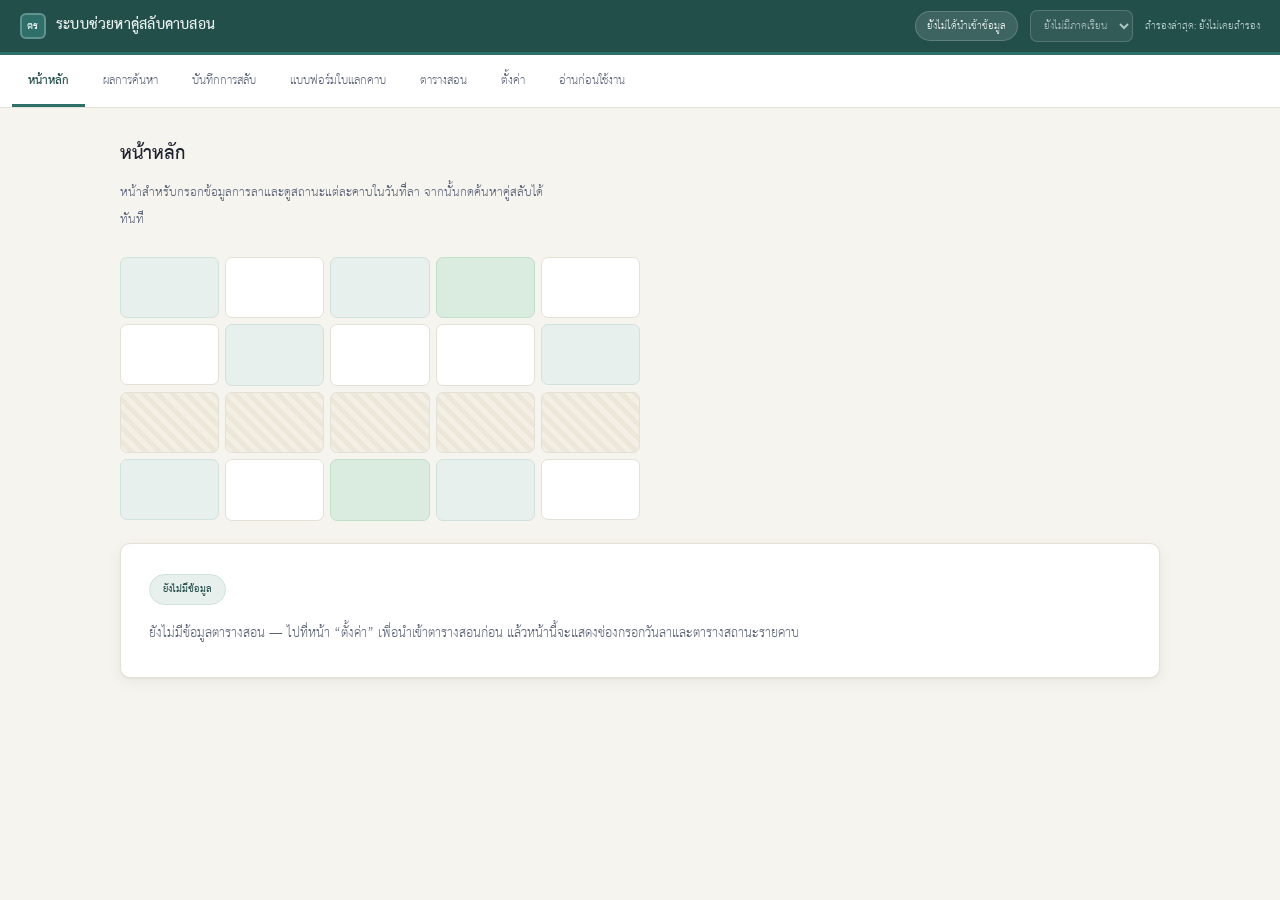
==== index.html @ 0a7bc209 "ระบบช่วยหาคู่สลับคาบสอน v1 (s27 public edition) เครื่องมือ HTML ไฟล์เดียว ทำงานออฟไลน์ ไม่มีเซิร์ฟเว" ====
<!DOCTYPE html>
<html lang="th">
<head>
<meta charset="UTF-8">
<!-- public build (s27): embedded-data island intentionally empty;
     oracle fixture pseudonymised. See docs/CHANGELOG.txt. -->
<meta name="viewport" content="width=device-width, initial-scale=1.0">
<title>ระบบช่วยหาคู่สลับคาบสอน</title>
<style>
@font-face{font-family:'TH Sarabun New';font-weight:400;font-display:swap;src:url([data-uri]) format('woff2');}
@font-face{font-family:'TH Sarabun New';font-weight:700;font-display:swap;src:url([data-uri]) format('woff2');}
@font-face{font-family:'Sarabun';font-weight:400;font-display:swap;src:url([data-uri]) format('woff2');}
@font-face{font-family:'Sarabun';font-weight:700;font-display:swap;src:url([data-uri]) format('woff2');}

/* ===== s25.1 polish (2026-06-17) ===== */
/* #1 phone: near-black, name-weight, tap-to-call */
.d-phone{color:var(--ink);font-weight:700;text-decoration:none;font-size:1.05em}
.d-phone:hover{text-decoration:underline}
.l-phone{display:inline-block;margin-top:3px;color:var(--ink);font-weight:700;font-size:15px;text-decoration:none}
.l-phone:hover{text-decoration:underline}
/* #2 relocated dashboard warning */
.dash .c-warn{font-size:12.5px;color:#92400e;font-weight:600;margin-top:3px;line-height:1.3}
/* #4 stronger swap-cell fill + print-safe colours + legend */
.tt-in{background:#bfe8cd}
.tt-out{background:#f7c9c5}
.tt-in,.tt-out,.tt-mark,.tt-legend .pill{-webkit-print-color-adjust:exact;print-color-adjust:exact;color-adjust:exact}
.tt-legend{display:flex;gap:20px;flex-wrap:wrap;margin:2px 0 14px;font-size:13.5px;color:var(--ink)}
.tt-legend .lg{display:inline-flex;align-items:center;gap:7px}
.tt-legend .pill{display:inline-block;font-size:11.5px;font-weight:700;border-radius:999px;padding:1px 9px;color:#fff}
.tt-legend .pill.in{background:#0b6b3a}
.tt-legend .pill.out{background:#b3261e}
</style>
<style>
:root{
  --ink:#1c2230;          /* primary text — deep slate, not pure black */
  --ink-soft:#5a6478;     /* secondary text */
  --ink-faint:#8b94a6;    /* tertiary / disabled */
  --paper:#f6f4ee;        /* warm chalk — the page */
  --card:#ffffff;         /* raised surfaces */
  --line:#e3e0d6;         /* hairlines */
  --line-strong:#cfcabb;
  --chalk:#2f6f6a;        /* primary accent — chalkboard teal */
  --chalk-deep:#234f4b;
  --chalk-wash:#e8f0ee;
  --amber:#b8791f;        /* waiting */
  --amber-wash:#fbeecd;
  --rose:#b23b4e;         /* to-do / cancelled */
  --rose-wash:#f7dde0;
  --green:#2f7d4f;        /* done */
  --green-wash:#d9ecdf;
  --shadow:0 1px 2px rgba(28,34,48,.05), 0 4px 16px rgba(28,34,48,.06);
  --radius:10px;
}
*{box-sizing:border-box}
html,body{margin:0;padding:0}
body{
  font-family:'TH Sarabun New','Sarabun',system-ui,sans-serif;
  background:var(--paper);
  color:var(--ink);
  font-size:19px;
  line-height:1.5;
  -webkit-font-smoothing:antialiased;
  text-rendering:optimizeLegibility;
}
/* ---- header strip ---- */
.appbar{
  background:var(--chalk-deep);
  color:#eef4f2;
  padding:10px 20px;
  display:flex;align-items:center;gap:18px;flex-wrap:wrap;
  border-bottom:3px solid var(--chalk);
}
.appbar .brand{font-weight:700;font-size:21px;letter-spacing:.01em;display:flex;align-items:center;gap:10px}
.appbar .brand .mark{
  width:26px;height:26px;border-radius:6px;background:var(--chalk);
  display:inline-flex;align-items:center;justify-content:center;color:#fff;font-size:15px;font-weight:700;
  box-shadow:inset 0 0 0 2px rgba(255,255,255,.25);
}
.appbar .strip{margin-left:auto;display:flex;gap:12px;align-items:center;font-size:15px;color:#bcd4cf;flex-wrap:wrap}
.appbar .strip b{color:#fff;font-weight:700}
.appbar .sem-pill{
  background:rgba(255,255,255,.12);border:1px solid rgba(255,255,255,.18);
  padding:3px 11px;border-radius:999px;font-size:15px;color:#eef4f2;
}
.appbar .sem-switch{
  font-family:inherit;font-size:14.5px;color:#eef4f2;background:rgba(255,255,255,.1);
  border:1px solid rgba(255,255,255,.25);border-radius:7px;padding:4px 9px;max-width:240px;
}
.appbar .sem-switch:focus{outline:2px solid rgba(255,255,255,.65);outline-offset:1px}
.appbar .sem-switch option{color:#1c2523;background:#fff}
.appbar .archive-badge{
  display:none;background:var(--amber);color:#2a1c05;font-weight:700;
  padding:2px 10px;border-radius:999px;font-size:13px;
}
/* ---- tab bar ---- */
.tabbar{
  background:var(--card);
  border-bottom:1px solid var(--line);
  display:flex;gap:2px;padding:0 12px;overflow-x:auto;
  position:sticky;top:0;z-index:20;
}
.tab{
  appearance:none;border:0;background:none;cursor:pointer;
  font-family:inherit;font-size:17px;color:var(--ink-soft);
  padding:14px 16px 11px;white-space:nowrap;
  border-bottom:3px solid transparent;
  transition:color .12s, border-color .12s;
}
.tab:hover{color:var(--ink)}
.tab[aria-selected="true"]{color:var(--chalk-deep);font-weight:700;border-bottom-color:var(--chalk)}
.tab:focus-visible{outline:2px solid var(--chalk);outline-offset:-2px;border-radius:4px}
/* ---- pages ---- */
main{max-width:1080px;margin:0 auto;padding:26px 20px 80px}
.page{display:none;animation:fade .18s ease}
.page.active{display:block}
@keyframes fade{from{opacity:0;transform:translateY(4px)}to{opacity:1;transform:none}}
.page h1{
  font-size:27px;font-weight:700;margin:0 0 4px;color:var(--ink);
  letter-spacing:-.01em;
}
.page .lede{color:var(--ink-soft);margin:0 0 22px;font-size:18px;max-width:62ch}
.placeholder{
  background:var(--card);border:1px solid var(--line);border-radius:var(--radius);
  box-shadow:var(--shadow);padding:30px 28px;color:var(--ink-soft);
}
.placeholder .stage-note{
  display:inline-flex;align-items:center;gap:8px;
  background:var(--chalk-wash);color:var(--chalk-deep);
  border:1px solid #cfe2dd;border-radius:999px;
  padding:4px 13px;font-size:14px;font-weight:700;margin-bottom:14px;
}
.placeholder ul{margin:10px 0 0;padding-inline-start:22px}
.placeholder li{margin:5px 0}
/* a tiny weekly grid motif drawn once on the home page as the page's signature */
.grid-motif{
  --c:#e9e6dc;
  display:grid;grid-template-columns:repeat(5,1fr);gap:6px;margin:24px 0 4px;max-width:520px;
}
.grid-motif .cell{
  aspect-ratio:1/.62;border-radius:7px;background:var(--card);
  border:1px solid var(--line);
}
.grid-motif .cell.busy{background:var(--chalk-wash);border-color:#cfe2dd}
.grid-motif .cell.lunch{background:repeating-linear-gradient(45deg,#f3efe4,#f3efe4 5px,#ece7d9 5px,#ece7d9 10px)}
.grid-motif .cell.swap{background:var(--green-wash);border-color:#bfe0c9}
/* status legend chips reused later */
.legend{display:flex;gap:14px;flex-wrap:wrap;margin-top:18px;font-size:15px;color:var(--ink-soft)}
.legend .chip{display:inline-flex;align-items:center;gap:7px}
.legend .sw{width:14px;height:14px;border-radius:4px;border:1px solid var(--line-strong)}
/* ---- card surface (import panel etc.) ---- */
.card{
  background:var(--card);border:1px solid var(--line);border-radius:var(--radius);
  box-shadow:var(--shadow);padding:22px 24px;margin-top:22px;
}
.card-head{display:flex;align-items:baseline;gap:14px;flex-wrap:wrap;margin-bottom:4px}
.card-head h2{font-size:20px;font-weight:700;margin:0;color:var(--ink)}
.card-lede{color:var(--ink-soft);margin:2px 0 16px;font-size:17px}
.muted-note{color:var(--ink-faint);font-size:15px}
code{font-family:ui-monospace,SFMono-Regular,Menlo,monospace;font-size:.86em;
  background:var(--paper);border:1px solid var(--line);border-radius:5px;padding:1px 6px;color:var(--chalk-deep)}
.import-row{display:flex;align-items:center;gap:14px;flex-wrap:wrap}
.btn{
  appearance:none;border:1px solid var(--line-strong);background:var(--card);
  font-family:inherit;font-size:17px;color:var(--ink);cursor:pointer;
  padding:9px 18px;border-radius:8px;transition:background .12s,border-color .12s,box-shadow .12s;
  display:inline-flex;align-items:center;gap:8px;
}
.btn:hover{border-color:var(--chalk)}
.btn:focus-visible{outline:2px solid var(--chalk);outline-offset:2px}
.btn-primary{background:var(--chalk);border-color:var(--chalk);color:#fff;font-weight:700}
.btn-primary:hover{background:var(--chalk-deep);border-color:var(--chalk-deep)}
.btn[disabled]{opacity:.5;cursor:not-allowed}
/* ---- import report ---- */
.report{margin-top:18px;border-radius:9px;padding:16px 18px;font-size:16px;border:1px solid var(--line)}
.report.pass{background:var(--green-wash);border-color:#bfe0c9}
.report.fail{background:var(--rose-wash);border-color:#eec3c8}
.report.warn{background:var(--amber-wash);border-color:#ecd9a8}
.report .r-title{font-weight:700;font-size:18px;margin:0 0 8px;display:flex;align-items:center;gap:9px}
.report.pass .r-title{color:var(--green)}
.report.fail .r-title{color:var(--rose)}
.report.warn .r-title{color:#8a5a12}
.report .r-summary{display:flex;gap:18px;flex-wrap:wrap;margin:6px 0 0;color:var(--ink-soft);font-size:15px}
.report .r-summary b{color:var(--ink);font-weight:700}
.report ul.r-list{margin:12px 0 0;padding-inline-start:0;list-style:none;max-height:280px;overflow:auto}
.report ul.r-list li{
  padding:7px 11px;margin:5px 0;border-radius:7px;background:rgba(255,255,255,.6);
  border:1px solid rgba(0,0,0,.05);font-size:15.5px;line-height:1.45;
}
.report ul.r-list li .rownum{font-weight:700;color:var(--rose);margin-inline-end:6px}
.report.warn ul.r-list li .rownum{color:#8a5a12}
.report .r-more{margin-top:8px;font-size:14px;color:var(--ink-faint)}
.report .r-actions{margin-top:14px;display:flex;gap:10px;flex-wrap:wrap}
.somserm-table{width:100%;border-collapse:collapse;margin-top:10px;font-size:15px}
.somserm-table th,.somserm-table td{border:1px solid var(--line);padding:5px 9px;text-align:start}
.somserm-table th{background:var(--paper);font-weight:700;color:var(--ink-soft)}
.somserm-table .arrow{color:var(--chalk);font-weight:700;text-align:center}
/* ---- Stage 03 acknowledgment blocks ---- */
.ack-block{margin-top:16px;background:rgba(255,255,255,.5);border:1px solid rgba(0,0,0,.06);
  border-radius:9px;padding:13px 15px}
.ack-block.ack-ok{background:rgba(255,255,255,.35)}
.ack-h{font-weight:700;font-size:16px;color:var(--ink);margin-bottom:6px}
.ack-warnings .ack-block .ack-h{color:var(--ink-soft)}
.amb-flag{color:#8a5a12;font-weight:700;font-size:14px}
.somserm-table tr.amb-detail td{background:var(--amber-wash);font-size:14px;color:#6e4a10}
.report .r-actions .btn{font-size:16.5px}
.ack-block .ok{color:var(--green);font-weight:700}
/* ---- Stage 04 semester fields + backup bar ---- */
.ack-sem{background:rgba(255,255,255,.6)}
.sem-fields{display:flex;gap:16px;flex-wrap:wrap;margin-top:4px}
.fld{display:flex;flex-direction:column;gap:4px;font-size:15px;color:var(--ink-soft)}
.fld span{font-weight:700}
.fld input{
  font-family:inherit;font-size:17px;color:var(--ink);
  border:1px solid var(--line-strong);border-radius:7px;padding:7px 11px;background:var(--card);min-width:160px;
}
.fld input:focus{outline:2px solid var(--chalk);outline-offset:1px;border-color:var(--chalk)}
.sem-hint{margin:8px 0 0;font-size:15px;color:var(--ink-faint)}
.sem-hint.err{color:var(--rose);font-weight:700}
.backup-bar{display:flex;gap:12px;align-items:center;flex-wrap:wrap;
  margin-top:18px;padding-top:16px;border-top:1px dashed var(--line-strong)}
.tmpl-bar{display:flex;gap:10px;align-items:center;flex-wrap:wrap;
  margin-top:16px;padding-top:14px;border-top:1px dashed var(--line-strong)}
.btn-small{font-size:15px;padding:6px 13px}
.readonly-note{margin:10px 0;padding:10px 12px;border:1px solid #e6c98a;border-radius:8px;
  background:var(--amber-wash);color:#7a5212;font-size:15px}
body.view-archived .btn-savelog,body.view-archived .btn-del{opacity:.55;cursor:not-allowed}
/* ---- Stage 06 settings page ---- */
.settings-toolbar{display:flex;align-items:center;gap:18px;flex-wrap:wrap;margin-bottom:20px}
.adv-toggle{display:inline-flex;align-items:center;gap:9px;cursor:pointer;font-size:17px;color:var(--ink)}
.adv-toggle input{width:18px;height:18px;accent-color:var(--chalk);cursor:pointer}
.settings-group{background:var(--card);border:1px solid var(--line);border-radius:var(--radius);
  box-shadow:var(--shadow);padding:18px 22px;margin-bottom:18px}
.sg-title{font-size:18px;font-weight:700;color:var(--chalk-deep);margin:0 0 14px;
  padding-bottom:8px;border-bottom:1px solid var(--line)}
.sg-items{display:flex;flex-direction:column;gap:4px}
.setting-row{display:flex;gap:20px;align-items:flex-start;padding:11px 10px;border-radius:8px}
.setting-row:hover{background:var(--paper)}
.setting-row.is-changed{background:var(--chalk-wash)}
.setting-row .s-label{flex:1;min-width:0}
.setting-row .s-label label{display:block;font-weight:700;font-size:16.5px;color:var(--ink)}
.setting-row .s-help{display:block;font-size:14.5px;color:var(--ink-soft);margin-top:2px;line-height:1.4}
.setting-row .s-input{display:flex;flex-direction:column;align-items:flex-end;gap:3px;flex-shrink:0}
.setting-row .s-input input,.setting-row .s-input select{
  font-family:inherit;font-size:16px;padding:6px 10px;border:1px solid var(--line-strong);
  border-radius:7px;background:var(--card);color:var(--ink);min-width:120px;text-align:end}
.setting-row .s-input select{text-align:start}
.setting-row .s-input input:focus,.setting-row .s-input select:focus{
  outline:2px solid var(--chalk);outline-offset:1px;border-color:var(--chalk)}
.setting-row .s-default{font-size:13px;color:var(--ink-faint)}
.setting-row.is-changed .s-default{color:var(--chalk)}
.settings-note{background:var(--chalk-wash);border:1px solid #cfe2dd;border-radius:9px;
  padding:13px 16px;color:var(--chalk-deep);font-size:15.5px}
@media(max-width:640px){
  .setting-row{flex-direction:column;gap:8px}
  .setting-row .s-input{align-items:flex-start;width:100%}
}
/* system status line at the very bottom (dev evidence; harmless to user) */
.sysline{
  margin-top:34px;font-size:13px;color:var(--ink-faint);
  border-top:1px dashed var(--line-strong);padding-top:12px;
  display:flex;gap:16px;flex-wrap:wrap;
}
.sysline b{color:var(--ink-soft);font-weight:700}
.ok{color:var(--green)} .bad{color:var(--rose)}
/* ---- print scaffold (proven later; here just the skeleton) ---- */
@media print{
  .appbar,.tabbar,.sysline{display:none}
  body{background:#fff;font-size:16pt}
  main{max-width:none;padding:0}
  .page{display:none!important}
  .page.print-target{display:block!important}
  @page{size:A4;margin:14mm}
}
/* responsive */
@media(max-width:640px){
  body{font-size:18px}
  .appbar{padding:9px 14px;gap:10px}
  .appbar .strip{width:100%;margin-left:0;order:3}
  main{padding:20px 14px 70px}
  .page h1{font-size:23px}
}

/* ---- Stage 16: หน้าหลัก inputs + dashboard ---- */
.abs-grid{display:grid;grid-template-columns:repeat(2,minmax(0,1fr));gap:14px 22px;margin-top:6px}
@media(max-width:680px){.abs-grid{grid-template-columns:1fr}}
.fld{display:flex;flex-direction:column;gap:5px}
.fld>span{font-weight:700;color:var(--ink);font-size:16px}
.fld input,.fld select{font-family:inherit;font-size:18px;padding:8px 10px;border:1px solid var(--line-strong);
  border-radius:8px;background:#fff;color:var(--ink)}
.fld input:focus,.fld select:focus{outline:2px solid var(--chalk);outline-offset:1px;border-color:var(--chalk)}
.fhint{color:var(--ink-faint);font-size:14px}
.fhint.err{color:var(--rose);font-weight:700}
.abs-warn{margin-top:12px;padding:9px 12px;border-radius:8px;background:var(--amber-wash);
  color:#7a5212;border:1px solid #e6c98a;font-size:16px}

table.dash{width:100%;border-collapse:collapse;margin-top:4px;font-size:17px}
table.dash thead th{text-align:left;font-size:15px;color:var(--ink-soft);font-weight:700;
  border-bottom:2px solid var(--line-strong);padding:7px 10px;background:transparent}
table.dash td{padding:8px 10px;border-bottom:1px solid var(--line);vertical-align:middle}
table.dash .c-per{width:42px;text-align:center;font-weight:700;color:var(--ink-soft)}
table.dash .c-room{width:72px;color:var(--ink-soft)}
table.dash .c-stat{width:30%}
table.dash .c-act{width:78px;text-align:right}
/* status bands (full row tint) */
tr.band-done   td{background:var(--green-wash)}
tr.band-done   .c-stat{color:var(--green);font-weight:700}
tr.band-wait   td{background:var(--amber-wash)}
tr.band-wait   .c-stat{color:var(--amber);font-weight:700}
tr.band-proposed td{background:#fff}
tr.band-proposed .c-stat{color:var(--chalk-deep);font-weight:700}
tr.band-todo   td{background:var(--rose-wash)}
tr.band-todo   .c-stat{color:var(--rose);font-weight:700}
tr.band-cancel td{background:var(--rose-wash)}
tr.band-cancel .c-stat{color:var(--rose);font-weight:700;font-style:italic}
tr.band-na     td{background:#faf9f5;color:var(--ink-faint);font-style:italic}
.btn-find{white-space:nowrap}
/* custom teacher autocomplete (replaces native datalist) */
.ac-wrap{position:relative}
.ac-wrap input{width:100%}
.ac-list{position:absolute;top:calc(100% + 3px);left:0;right:0;z-index:40;margin:0;padding:4px;
  list-style:none;background:#fff;border:1px solid var(--line-strong);border-radius:8px;
  box-shadow:var(--shadow);max-height:280px;overflow-y:auto}
.ac-item{padding:8px 11px;border-radius:6px;color:var(--ink);font-size:17px;line-height:1.35;
  cursor:pointer;white-space:nowrap;overflow:hidden;text-overflow:ellipsis}
.ac-item:hover,.ac-item.active{background:var(--chalk-wash);color:var(--chalk-deep)}


/* ---- Stage 17: ผลการค้นหา table + detail ---- */
.res-banner .card-lede{font-size:16px;color:var(--ink-soft)}
.res-note{font-size:14px;color:var(--ink-faint);margin:2px 2px 10px}
table.restab{width:100%;border-collapse:collapse;font-size:17px}
table.restab thead th{text-align:left;font-size:14px;color:var(--ink-soft);font-weight:700;
  border-bottom:2px solid var(--line-strong);padding:7px 9px}
table.restab td{padding:8px 9px;border-bottom:1px solid var(--line);vertical-align:middle}
.cand-row{cursor:pointer;transition:background .08s}
.cand-row:hover{background:var(--chalk-wash)}
.cand-row.open{background:var(--chalk-wash)}
.cand-row .c-rank{width:46px;text-align:center;color:var(--ink-soft);font-weight:700}
.cand-row .c-score{width:64px}
.c-dp,.c-gb{white-space:nowrap}
.c-warn{font-size:14.5px;color:var(--ink-soft);max-width:280px}
.score-pill{display:inline-block;min-width:38px;text-align:center;padding:2px 9px;border-radius:14px;
  font-weight:700;font-size:16px}
.score-pill.sc-green{background:var(--green-wash);color:var(--green)}
.score-pill.sc-amber{background:var(--amber-wash);color:var(--amber)}
.score-pill.sc-rose{background:var(--rose-wash);color:var(--rose)}
.wk-pick{font-family:inherit;font-size:15px;padding:4px 6px;border:1px solid var(--line-strong);
  border-radius:6px;background:#fff;max-width:160px}
.empty-res .r-title{color:var(--amber)}

/* detail panel */
.detail{padding:6px 4px 12px;background:linear-gradient(180deg,var(--chalk-wash),#fff 60px)}
.d-sec{margin:0 0 16px;padding:0 2px}
.d-h{font-weight:700;color:var(--chalk-deep);font-size:17px;margin:0 0 8px;
  border-bottom:1px solid var(--line);padding-bottom:4px}
.d-grid{display:grid;grid-template-columns:1fr 1fr;gap:6px 22px}
@media(max-width:680px){.d-grid{grid-template-columns:1fr}}
.d-lbl{display:block;font-size:13.5px;color:var(--ink-faint)}
.d-val{font-size:16.5px;color:var(--ink)}
.d-val.muted,.d-val .muted{color:var(--ink-faint)}
.d-val.mono{font-family:ui-monospace,Menlo,Consolas,monospace;font-size:14.5px}
.d-sub{margin-top:7px;font-size:15px;color:var(--ink-soft)}
.w-sec{margin:0 0 8px}
.w-sh{font-size:14px;color:var(--ink-soft);font-weight:700;margin-bottom:2px}
.w-item{font-size:16px;padding:2px 0 2px 6px}
.w-item.w-loud{color:var(--rose);font-weight:700;background:var(--rose-wash);border-radius:6px;padding:5px 8px;margin:3px 0}
.w-none{font-size:15px;color:var(--ink-faint);padding-left:6px}
.rt-wrap{display:grid;grid-template-columns:1fr 1fr;gap:14px}
@media(max-width:680px){.rt-wrap{grid-template-columns:1fr}}
.rt-end{background:#fff;border:1px solid var(--line);border-radius:8px;padding:9px 11px}
.rt-h{font-weight:700;color:var(--ink-soft);font-size:15px;margin-bottom:5px}
.rt-body{font-size:15.5px;line-height:1.7}
.rt-foot{color:var(--ink-soft);font-size:14.5px}
.rt-score{margin-top:9px;font-size:16px;color:var(--ink)}
table.receipt{width:100%;border-collapse:collapse;font-size:16px}
table.receipt td{padding:5px 8px;border-bottom:1px solid var(--line)}
table.receipt .rc-v{text-align:right;width:74px;font-variant-numeric:tabular-nums;font-weight:600}
table.receipt .rc-n{color:var(--ink-faint);font-size:14px}
table.receipt .rc-total td{font-weight:700;border-top:2px solid var(--line-strong);border-bottom:none}
.d-actions{margin-top:6px;display:flex;align-items:center;gap:14px;flex-wrap:wrap}
.save-msg{font-size:15px}
.save-msg.ok{color:var(--green);font-weight:700}
.save-msg.err{color:var(--rose);font-weight:700}


/* ---- Stage 18: บันทึกการสลับ (Log register) ---- */
.log-sum{font-size:16px;color:var(--ink-soft);margin:2px 2px 10px}
.log-sum b{color:var(--ink)}
.log-bar{display:flex;align-items:center;gap:14px;margin:0 2px 10px;flex-wrap:wrap}
.log-fnote{font-size:14px;color:var(--ink-faint)}
.btn-ghost{font-family:inherit;font-size:15px;padding:6px 13px;border:1px solid var(--line-strong);
  background:#fff;border-radius:7px;cursor:pointer;color:var(--ink)}
.btn-ghost:hover{background:var(--chalk-wash)}
.log-card{overflow-x:auto}
table.logtab{width:100%;border-collapse:collapse;font-size:15.5px;min-width:920px}
table.logtab thead th{text-align:left;font-size:13px;color:var(--ink-soft);font-weight:700;
  border-bottom:2px solid var(--line-strong);padding:7px 8px;white-space:nowrap;background:#fff}
table.logtab td{padding:7px 8px;border-bottom:1px solid var(--line);vertical-align:top}
.logtab .l-sub{font-size:12.5px;color:var(--ink-faint);margin-top:1px}
.logtab .l-date,.logtab .l-slot{white-space:nowrap}
.logtab .l-score{text-align:center;font-variant-numeric:tabular-nums;font-weight:600}
.logtab .l-warn{font-size:13.5px;color:var(--ink-soft);max-width:150px}
.logtab .l-empty{text-align:center;color:var(--ink-faint);padding:22px 8px}
/* full-row status tints (POC palette) */
.logtab tr.log-done{background:#C6EFCE}
.logtab tr.log-done td{color:#006100}
.logtab tr.log-wait{background:#FFEB9C}
.logtab tr.log-wait td{color:#9C6500}
.logtab tr.log-cancel{background:#FFC7CE}
.logtab tr.log-cancel td{color:#9C0006}
.logtab tr.log-proposed{background:#fff}
.logtab tr.log-done .l-sub,.logtab tr.log-wait .l-sub,.logtab tr.log-cancel .l-sub{color:inherit;opacity:.72}
.log-status{font-family:inherit;font-size:14.5px;padding:3px 6px;border:1px solid var(--line-strong);
  border-radius:6px;background:#fff;color:var(--ink)}
.fin-tag{display:inline-block;font-size:12px;font-weight:700;color:#006100;background:#fff;
  border:1px solid #006100;border-radius:10px;padding:0 7px;margin-left:4px}
.btn-del{font-family:inherit;font-size:14px;padding:3px 11px;border:1px solid var(--rose);
  background:#fff;color:var(--rose);border-radius:6px;cursor:pointer}
.btn-del:hover{background:var(--rose-wash)}
.log-foot{font-size:13.5px;color:var(--ink-faint);margin:10px 2px 0;line-height:1.5}


/* ---- Stage 21: colleague readme ---- */
.readme-wrap{display:grid;grid-template-columns:minmax(0,1fr);gap:14px}
.readme-card{background:#fff;border:1px solid var(--line);border-radius:8px;box-shadow:var(--shadow);padding:18px 22px}
.readme-card h2{font-size:20px;margin:0 0 8px;color:var(--chalk-deep)}
.readme-card h3{font-size:17px;margin:14px 0 6px;color:var(--ink)}
.readme-card p{margin:6px 0;color:var(--ink);line-height:1.55}
.readme-card ol,.readme-card ul{margin:8px 0 0 24px;padding:0;line-height:1.55}
.readme-card li{margin:4px 0}
.readme-kbd{display:inline-block;padding:1px 7px;border:1px solid var(--line-strong);border-radius:6px;background:#faf9f5;color:var(--ink-soft)}
.readme-flow{display:grid;grid-template-columns:repeat(4,minmax(0,1fr));gap:10px;margin-top:10px}
.readme-step{border:1px solid var(--line);border-radius:8px;padding:10px;background:var(--chalk-wash)}
.readme-step b{display:block;color:var(--chalk-deep);margin-bottom:3px}
@media(max-width:820px){.readme-flow{grid-template-columns:1fr 1fr}}
@media(max-width:520px){.readme-flow{grid-template-columns:1fr}}


/* ---- Stage 20: ตารางสอน handout ---- */
.tt-controls{margin:0 0 16px;padding:14px 16px;border:1px solid var(--line);border-radius:12px;background:var(--chalk-wash)}
.tt-row{display:flex;align-items:center;gap:10px;flex-wrap:wrap;font-size:16px;margin-bottom:10px}
.tt-row:last-child{margin-bottom:0}
.tt-lab{font-weight:700;color:var(--ink)}
.tt-select{font-family:inherit;font-size:16px;padding:6px 9px;border:1px solid var(--line-strong);border-radius:7px;background:#fff;color:var(--ink);min-width:260px}
.tt-weeks{display:flex;gap:8px;flex-wrap:wrap}
.tt-week-check{display:inline-flex;align-items:center;gap:6px;background:#fff;border:1px solid var(--line);border-radius:8px;padding:5px 9px;cursor:pointer}
.tt-week-check input{width:16px;height:16px;accent-color:var(--chalk)}
.tt-actions{display:flex;align-items:center;gap:10px;flex-wrap:wrap}
.tt-note{font-size:13.5px;color:var(--ink-faint)}
.tt-output{display:flex;flex-direction:column;gap:18px}
.tt-empty{font-size:15.5px;color:var(--ink-faint);padding:18px;text-align:center}
.tt-week{background:#fff;border:1px solid var(--line);border-radius:8px;padding:18px 20px;box-shadow:var(--shadow)}
.tt-head{display:flex;justify-content:space-between;gap:14px;align-items:flex-start;margin-bottom:10px}
.tt-title{font-size:21px;font-weight:700;color:var(--ink);margin:0}
.tt-subtitle{font-size:15px;color:var(--ink-soft);margin-top:2px}
.tt-meta{text-align:right;font-size:14px;color:var(--ink-soft)}
.tt-table{width:100%;border-collapse:collapse;table-layout:fixed;font-size:14.5px}
.tt-table th,.tt-table td{border:1px solid #222;vertical-align:top}
.tt-table th{font-weight:700;text-align:center;background:#f8f6ee;padding:5px 4px}
.tt-table th:first-child{width:88px}
.tt-table td{height:70px;padding:5px 5px;background:#fff}
.tt-per{text-align:center;font-weight:700;background:#faf9f5;color:var(--ink-soft)}
.tt-daycell{text-align:center;font-weight:700;background:#faf9f5;color:var(--ink);vertical-align:middle!important}
.tt-datecell{display:block;font-size:12px;font-weight:400;color:var(--ink-soft);margin-top:2px}
.tt-cell{min-height:58px;line-height:1.22}
.tt-main{font-weight:700;color:var(--ink)}
.tt-sub,.tt-room,.tt-by{font-size:12.5px;color:var(--ink-soft);margin-top:1px}
.tt-blank{color:#bbb;text-align:center;padding-top:20px}
.tt-lunch,.tt-nonteach{color:var(--ink-faint);font-style:italic}
.tt-mark{display:inline-block;font-size:11.5px;font-weight:700;border-radius:999px;padding:0 7px;margin-bottom:3px}
.tt-in{background:#e6f4ea}
.tt-in .tt-mark{background:#0b6b3a;color:#fff}
.tt-out{background:#fdebea}
.tt-out .tt-mark{background:#b3261e;color:#fff}
.tt-foot{margin:9px 0 0;padding-left:18px;font-size:13.5px;color:var(--ink-soft);line-height:1.45}
.tt-foot li{margin:2px 0}
@media(max-width:800px){
  .tt-head{flex-direction:column}
  .tt-meta{text-align:left}
  .tt-table{font-size:13px}
  .tt-table td{height:62px;padding:4px}
  .tt-select{min-width:0;width:100%}
}


/* ---- s18.1: data-management section relocated into ตั้งค่า ---- */
.data-mgmt{margin:4px 0 22px;padding:14px 16px;border:1px solid var(--line);border-radius:12px;background:var(--chalk-wash)}
.dm-title{margin:0 0 2px;font-size:19px;color:var(--chalk-deep)}
.dm-lede{margin:0 0 12px;font-size:14.5px;color:var(--ink-soft)}
.data-mgmt #importPanel,.data-mgmt #phonePanel{margin-bottom:12px}
.data-mgmt #phonePanel:last-child{margin-bottom:0}

/* ---- Stage 19: แบบฟอร์มใบแลกคาบ ---- */
.form-controls{margin:0 0 16px;padding:14px 16px;border:1px solid var(--line);border-radius:12px;background:var(--chalk-wash)}
.fc-row{display:flex;align-items:center;gap:8px;flex-wrap:wrap;font-size:16px}
.fc-lab{font-weight:700;color:var(--ink)}
.fc-row input[type=date]{font-family:inherit;font-size:15px;padding:4px 7px;border:1px solid var(--line-strong);border-radius:6px}
.fc-hint{font-size:14px;color:var(--ink-soft);margin-left:6px}
.fc-list{margin:10px 0}
.fsw-h{font-size:14px;color:var(--ink-soft);margin:0 0 4px}
.fsw-item{display:block;font-size:15.5px;padding:3px 0;cursor:pointer}
.fsw-empty{font-size:15px;color:var(--ink-faint);margin:6px 0}
.fc-actions{display:flex;align-items:center;gap:12px;flex-wrap:wrap;margin-top:6px}
.copy-msg{font-size:14.5px}
.copy-msg.ok{color:var(--green);font-weight:700}.copy-msg.err{color:var(--rose);font-weight:700}
.fc-note{font-size:13.5px;color:var(--ink-faint);margin:8px 0 0}

/* the printable paper */
.paper{background:#fff;color:#000;border:1px solid var(--line);border-radius:6px;
  padding:38px 44px;max-width:820px;margin:0 auto;font-size:16pt;line-height:1.5;position:relative}
.pp-formno{position:absolute;top:18px;right:26px;font-weight:700}
.pp-logo{text-align:center;color:#bbb;font-size:13px;margin-bottom:2px}
.pp-title{text-align:center;font-size:19px;font-weight:700;margin:6px 0 4px}
.pp-center{text-align:center;margin:2px 0 8px}
.pp-line{margin:3px 0}
.pp-body{margin:8px 0;text-align:justify}
.pp-sec{margin:10px 0 6px}
.pp-sign{text-align:right;margin:6px 64px 0 0}
.cnt{font-weight:700;min-width:24px;display:inline-block;text-align:center;border-bottom:1px dotted #888}
/* fill-in blanks */
.fin{font-family:inherit;font-size:1em;border:none;border-bottom:1px dotted #555;
  background:transparent;padding:0 3px;color:#000;outline:none}
.fin:focus{border-bottom:1px solid var(--chalk-deep);background:#fafdff}
.fin.w2{width:34px}.fin.w3{width:52px}.fin.w4{width:78px}.fin.w5{width:84px}
.fin.w6{width:120px}.fin.w7{width:160px}.fin.w8{width:200px}
.fin.w-name{width:210px}.fin.w-name2{width:240px}
/* fix-1 flowing reason */.fin-reason{font:inherit;line-height:1.5;display:block;width:100%;min-height:1.55em;height:1.55em;border:none;border-bottom:1px dotted #555;background:transparent;color:#000;outline:none;resize:none;overflow:hidden;white-space:pre-wrap;word-wrap:break-word;padding:0 3px;margin:2px 0;box-sizing:border-box}.fin-reason:focus{background:#fafdff}/* fix-2 clickable tick */.ck{cursor:pointer;user-select:none}/* fix-3 approver fill-ins */.approve-tbl .fin-appr{font-family:inherit;font-size:1em;text-align:center;border:none;border-bottom:1px dotted #555;background:transparent;outline:none;width:150px;padding:0 2px;color:#000}.approve-tbl .fin-appr:focus{border-bottom:1px solid var(--chalk-deep);background:#fafdff}.approve-tbl .fin-appr-dept{width:150px;text-align:left}
/* swap table */
.swap-form-table{width:100%;border-collapse:collapse;margin:6px 0 10px;font-size:13.5px;table-layout:fixed}
.swap-form-table th,.swap-form-table td{border:1px solid #000;padding:3px 4px;text-align:center;
  vertical-align:middle;word-wrap:break-word}
.swap-form-table thead th{font-weight:700;background:#fff}
.swap-form-table td.c-num{text-align:center}
.swap-form-table tbody tr{height:30px}
/* approval boxes */
.pp-approve{margin-top:14px}
.approve-tbl{width:100%;border-collapse:collapse;font-size:13.5px}
.approve-tbl td{border:1px solid #000;padding:8px 10px;vertical-align:top;width:50%;line-height:1.7}


.swap-form-table tbody td:nth-child(5),.swap-form-table tbody td:nth-child(9){white-space:nowrap}
@media print{ .swap-form-table{font-size:11.5px} .swap-form-table th,.swap-form-table td{padding:2px 3px} }

/* ---------- PRINT ---------- */
@media print{
  @page{size:A4;margin:14mm 12mm}
  body{background:#fff}
  /* hide everything but the paper */
  .tabbar,.strip,.no-print,.form-controls,
  #page-home,#page-results,#page-log,#page-settings,#page-readme,#page-timetable{display:none !important}
  .page{display:none !important}
  #page-form{display:block !important;padding:0 !important}
  #page-form>h1,#page-form>.lede{display:none !important}
  .paper{border:none;border-radius:0;max-width:none;margin:0;padding:0;font-size:16pt}
  .fin{border-bottom:1px dotted #555}
  .fin-reason,.approve-tbl .fin-appr{border-bottom:1px dotted #555}
  .fin-reason{overflow:visible !important}
  .ck{cursor:default}
  .pp-approve{page-break-before:always}
  .swap-form-table{font-size:12.5px}
  .swap-form-table thead{display:table-header-group}
  .swap-form-table tr{page-break-inside:avoid}
}
@media print{
  body.print-timetable{background:#fff}
  body.print-timetable .tabbar,
  body.print-timetable .strip,
  body.print-timetable .no-print,
  body.print-timetable .tt-controls,
  body.print-timetable #page-home,
  body.print-timetable #page-results,
  body.print-timetable #page-log,
  body.print-timetable #page-form,
  body.print-timetable #page-settings,
  body.print-timetable #page-readme{display:none !important}
  body.print-timetable .page{display:none !important}
  body.print-timetable #page-timetable{display:block !important;padding:0 !important}
  body.print-timetable #page-timetable>h1,
  body.print-timetable #page-timetable>.lede{display:none !important}
  body.print-timetable .tt-output{display:block !important}
  body.print-timetable .tt-week{border:none;border-radius:0;box-shadow:none;padding:0;page-break-after:always;break-after:page}
  body.print-timetable .tt-week:last-child{page-break-after:auto;break-after:auto}
  body.print-timetable .tt-table{font-size:12.5pt}
  body.print-timetable .tt-table th{background:#fff}
  body.print-timetable .tt-table td{height:23mm}
  body.print-timetable .tt-foot{font-size:11.5pt}
}
</style>
<style id="s22-style">
.phone-fresh{margin-top:8px;padding:9px 11px;border-radius:9px;font-size:14px;line-height:1.55;background:var(--amber-wash);border:1px solid var(--amber);color:var(--ink)}
.phone-fresh.ok{background:var(--chalk-wash);border-color:var(--chalk);color:var(--chalk-deep)}
.phone-stale{color:var(--amber);font-weight:600}
.phone-strip-note{font-size:13px;color:var(--amber);font-weight:600;margin-left:6px;white-space:nowrap}
.reset-block{border:1px solid var(--line);border-radius:10px;padding:12px 14px;margin:10px 0;background:var(--paper)}
.reset-block b{display:block;margin-bottom:2px}
.reset-block input[type=text]{margin:6px 8px 6px 0;padding:7px 11px;border:1px solid var(--line-strong);border-radius:8px;font-family:inherit;min-width:230px}
.reset-block button{padding:7px 18px;border:0;border-radius:8px;background:var(--rose);color:#fff;cursor:pointer;font-family:inherit}
.reset-block button:disabled{background:var(--line-strong);cursor:not-allowed}
.reminder-area{display:flex;flex-direction:column;gap:8px;margin:0 0 14px}
.reminder-area:empty{display:none;margin:0}
.rmd{padding:11px 14px;border-radius:10px;font-size:15px;line-height:1.5}
.rmd-loud{background:var(--rose-wash);border:1px solid var(--rose);color:var(--ink);font-weight:600}
.rmd-soft{background:var(--amber-wash);border:1px solid var(--amber);color:var(--ink)}
.backup-stale{color:var(--amber);font-weight:600}
.btn-archive-export{padding:6px 14px;border:0;border-radius:8px;background:var(--amber);color:#fff;cursor:pointer;font-family:inherit}
</style>
</head>
<body>

<!-- embedded-data island: empty in the master; filled only by self-export (Stage 23) -->
<script type="application/json" id="embedded-data"></script>
<script type="application/json" id="oracle-fixture">{"meta": {"fixture_version": "1.0", "extracted_from": "schedule_swap_POC_s23_20260607 (ข้อมูลจริง, แก้แล้ว)", "clean_source": "69_1_schedule_ALL_DEPARTMENTS_CLEAN.xlsx", "semester": "2569/1", "clean_row_count": 3823, "derivation": "Independently re-derived from raw clean data (engine.py); all engine numbers confirmed integer-exact against the s23 workbook via LibreOffice recalc.", "frozen": true, "note": "SACRED once frozen — only correctable via a documented changelog entry."}, "config": {"BASE_SCORE": 100, "WORKLOAD_WEEKLY_BASELINE": 20, "WORKLOAD_WEEKLY_PENALTY_PER_PERIOD": 2, "WORKLOAD_WEEKLY_BONUS_PER_PERIOD": 1, "DAY_OVERLOAD_THRESHOLD": 5, "DAY_OVERLOAD_PENALTY": 10, "CONSECUTIVE_THRESHOLD": 3, "CONSECUTIVE_PENALTY": 15, "WALKING_PENALTY_PER_NEW_CROSSING": 2, "WALKING_BONUS_PER_REMOVED_CROSSING": 2, "GIVEBACK_PREFERENCE": "อนาคต", "SCORE_COLOR_GREEN_MIN": 90, "SCORE_COLOR_YELLOW_MIN": 70, "LUNCH_JUNIOR_PERIOD": 4, "LUNCH_SENIOR_PERIOD": 5}, "mini_dataset": {"description": "Self-contained subset: every row any fixture search touches. Fixture runs with NO semester loaded.", "row_count": 2234, "verified_data_header": ["teacher_id", "teacher_name", "day", "period", "subject", "group", "room", "raw_cell", "status", "audit_note"], "rows": [{"teacher_id": "0101", "teacher_name": "ครูทดสอบ 001", "day": "จันทร์", "period": "2", "subject": "ท33101", "group": "6.14", "room": "343", "raw_cell": "ท331016.14343", "status": "VERIFIED", "audit_note": "verified: reconstruction matches (3-digit room chosen over 4-digit alt '6.1'/'4343'; cross-checked vs PDF)"}, {"teacher_id": "0101", "teacher_name": "ครูทดสอบ 001", "day": "จันทร์", "period": "3", "subject": "ท33101", "group": "6.10A, 6.10B", "room": "344", "raw_cell": "ท331016.10A, 6.10B344", "status": "VERIFIED", "audit_note": "verified: reconstruction matches (3-digit room)"}, {"teacher_id": "0101", "teacher_name": "ครูทดสอบ 001", "day": "จันทร์", "period": "7", "subject": "ท33101", "group": "6.6", "room": "344", "raw_cell": "ท331016.6344", "status": "VERIFIED", "audit_note": "verified: reconstruction matches (3-digit room)"}, {"teacher_id": "0101", "teacher_name": "ครูทดสอบ 001", "day": "จันทร์", "period": "8", "subject": "ท33101", "group": "6.4", "room": "344", "raw_cell": "ท331016.4344", "status": "VERIFIED", "audit_note": "verified: reconstruction matches (3-digit room)"}, {"teacher_id": "0101", "teacher_name": "ครูทดสอบ 001", "day": "อังคาร", "period": "3", "subject": "ท33101", "group": "6.8", "room": "347", "raw_cell": "ท331016.8347", "status": "VERIFIED", "audit_note": "verified: reconstruction matches (3-digit room)"}, {"teacher_id": "0101", "teacher_name": "ครูทดสอบ 001", "day": "อังคาร", "period": "4", "subject": "ท33101", "group": "6.4", "room": "347", "raw_cell": "ท331016.4347", "status": "VERIFIED", "audit_note": "verified: reconstruction matches (3-digit room)"}, {"teacher_id": "0101", "teacher_name": "ครูทดสอบ 001", "day": "อังคาร", "period": "6", "subject": "", "group": "", "room": "ประชุมกลุ่มวิชาการ-ไชยานุภาพ", "raw_cell": "ประชุมกลุ่มวิชาการ-ไชยานุภาพ", "status": "NON_TEACHING", "audit_note": "non-teaching pass-through"}, {"teacher_id": "0101", "teacher_name": "ครูทดสอบ 001", "day": "อังคาร", "period": "7", "subject": "", "group": "", "room": "ประชุมกลุ่มวิชาการ-ไชยานุภาพ", "raw_cell": "ประชุมกลุ่มวิชาการ-ไชยานุภาพ", "status": "NON_TEACHING", "audit_note": "non-teaching pass-through"}, {"teacher_id": "0101", "teacher_name": "ครูทดสอบ 001", "day": "อังคาร", "period": "8", "subject": "", "group": "", "room": "ประชุมกลุ่มวิชาการ-ไชยานุภาพ", "raw_cell": "ประชุมกลุ่มวิชาการ-ไชยานุภาพ", "status": "NON_TEACHING", "audit_note": "non-teaching pass-through"}, {"teacher_id": "0101", "teacher_name": "ครูทดสอบ 001", "day": "พุธ", "period": "7", "subject": "ท33101", "group": "6.14", "room": "347", "raw_cell": "ท331016.14347", "status": "VERIFIED", "audit_note": "verified: reconstruction matches (3-digit room chosen over 4-digit alt '6.1'/'4347'; cross-checked vs PDF)"}, {"teacher_id": "0101", "teacher_name": "ครูทดสอบ 001", "day": "พุธ", "period": "8", "subject": "ท33101", "group": "6.2", "room": "347", "raw_cell": "ท331016.2347", "status": "VERIFIED", "audit_note": "verified: reconstruction matches (3-digit room)"}, {"teacher_id": "0101", "teacher_name": "ครูทดสอบ 001", "day": "พฤหัสฯ", "period": "3", "subject": "ท33101", "group": "6.6", "room": "347", "raw_cell": "ท331016.6347", "status": "VERIFIED", "audit_note": "verified: reconstruction matches (3-digit room)"}, {"teacher_id": "0101", "teacher_name": "ครูทดสอบ 001", "day": "พฤหัสฯ", "period": "7", "subject": "ท33101", "group": "6.10A, 6.10B", "room": "347", "raw_cell": "ท331016.10A, 6.10B347", "status": "VERIFIED", "audit_note": "verified: reconstruction matches (3-digit room)"}, {"teacher_id": "0101", "teacher_name": "ครูทดสอบ 001", "day": "ศุกร์", "period": "3", "subject": "ท33101", "group": "6.8", "room": "347", "raw_cell": "ท331016.8347", "status": "VERIFIED", "audit_note": "verified: reconstruction matches (3-digit room)"}, {"teacher_id": "0101", "teacher_name": "ครูทดสอบ 001", "day": "ศุกร์", "period": "4", "subject": "ท33101", "group": "6.2", "room": "347", "raw_cell": "ท331016.2347", "status": "VERIFIED", "audit_note": "verified: reconstruction matches (3-digit room)"}, {"teacher_id": "0101", "teacher_name": "ครูทดสอบ 001", "day": "ศุกร์", "period": "6", "subject": "", "group": "", "room": "ชุมนุม-ที่ปรึกษา", "raw_cell": "ชุมนุม-ที่ปรึกษา", "status": "NON_TEACHING", "audit_note": "non-teaching pass-through"}, {"teacher_id": "0101", "teacher_name": "ครูทดสอบ 001", "day": "ศุกร์", "period": "7", "subject": "", "group": "", "room": "คุณธรรมจริยธรรม-ที่ปรึกษา", "raw_cell": "คุณธรรมจริยธรรม-ที่ปรึกษา", "status": "NON_TEACHING", "audit_note": "non-teaching pass-through"}, {"teacher_id": "0101", "teacher_name": "ครูทดสอบ 001", "day": "ศุกร์", "period": "8", "subject": "", "group": "", "room": "สาธารณประโยชน์-ที่ปรึกษา", "raw_cell": "สาธารณประโยชน์-ที่ปรึกษา", "status": "NON_TEACHING", "audit_note": "non-teaching pass-through"}, {"teacher_id": "0102", "teacher_name": "ครูทดสอบ 002", "day": "จันทร์", "period": "2", "subject": "ท22101", "group": "2.9", "room": "647", "raw_cell": "ท221012.9647", "status": "VERIFIED", "audit_note": "verified: reconstruction matches (3-digit room)"}, {"teacher_id": "0102", "teacher_name": "ครูทดสอบ 002", "day": "จันทร์", "period": "3", "subject": "ท22101", "group": "2.1", "room": "635", "raw_cell": "ท221012.1635", "status": "VERIFIED", "audit_note": "verified: reconstruction matches (3-digit room)"}, {"teacher_id": "0102", "teacher_name": "ครูทดสอบ 002", "day": "จันทร์", "period": "6", "subject": "ท22101", "group": "2.10", "room": "543", "raw_cell": "ท221012.10543", "status": "VERIFIED", "audit_note": "verified: reconstruction matches (3-digit room chosen over 4-digit alt '2.1'/'0543'; cross-checked vs PDF)"}, {"teacher_id": "0102", "teacher_name": "ครูทดสอบ 002", "day": "จันทร์", "period": "7", "subject": "ท22101", "group": "2.11", "room": "544", "raw_cell": "ท221012.11544", "status": "VERIFIED", "audit_note": "verified: reconstruction matches (3-digit room chosen over 4-digit alt '2.1'/'1544'; cross-checked vs PDF)"}, {"teacher_id": "0102", "teacher_name": "ครูทดสอบ 002", "day": "อังคาร", "period": "1", "subject": "ท22101", "group": "2.11", "room": "544", "raw_cell": "ท221012.11544", "status": "VERIFIED", "audit_note": "verified: reconstruction matches (3-digit room chosen over 4-digit alt '2.1'/'1544'; cross-checked vs PDF)"}, {"teacher_id": "0102", "teacher_name": "ครูทดสอบ 002", "day": "อังคาร", "period": "2", "subject": "ท22101", "group": "2.10", "room": "543", "raw_cell": "ท221012.10543", "status": "VERIFIED", "audit_note": "verified: reconstruction matches (3-digit room chosen over 4-digit alt '2.1'/'0543'; cross-checked vs PDF)"}, {"teacher_id": "0102", "teacher_name": "ครูทดสอบ 002", "day": "อังคาร", "period": "3", "subject": "ท22101", "group": "2.4", "room": "642", "raw_cell": "ท221012.4642", "status": "VERIFIED", "audit_note": "verified: reconstruction matches (3-digit room)"}, {"teacher_id": "0102", "teacher_name": "ครูทดสอบ 002", "day": "อังคาร", "period": "6", "subject": "", "group": "", "room": "ประชุมกลุ่มวิชาการ-ไชยานุภาพ", "raw_cell": "ประชุมกลุ่มวิชาการ-ไชยานุภาพ", "status": "NON_TEACHING", "audit_note": "non-teaching pass-through"}, {"teacher_id": "0102", "teacher_name": "ครูทดสอบ 002", "day": "อังคาร", "period": "7", "subject": "", "group": "", "room": "ประชุมกลุ่มวิชาการ-ไชยานุภาพ", "raw_cell": "ประชุมกลุ่มวิชาการ-ไชยานุภาพ", "status": "NON_TEACHING", "audit_note": "non-teaching pass-through"}, {"teacher_id": "0102", "teacher_name": "ครูทดสอบ 002", "day": "อังคาร", "period": "8", "subject": "", "group": "", "room": "ประชุมกลุ่มวิชาการ-ไชยานุภาพ", "raw_cell": "ประชุมกลุ่มวิชาการ-ไชยานุภาพ", "status": "NON_TEACHING", "audit_note": "non-teaching pass-through"}, {"teacher_id": "0102", "teacher_name": "ครูทดสอบ 002", "day": "พุธ", "period": "1", "subject": "", "group": "", "room": "คุณธรรมจริยธรรม-ที่ปรึกษา", "raw_cell": "คุณธรรมจริยธรรม-ที่ปรึกษา", "status": "NON_TEACHING", "audit_note": "non-teaching pass-through"}, {"teacher_id": "0102", "teacher_name": "ครูทดสอบ 002", "day": "พุธ", "period": "5", "subject": "ท22101", "group": "2.4", "room": "642", "raw_cell": "ท221012.4642", "status": "VERIFIED", "audit_note": "verified: reconstruction matches (3-digit room)"}, {"teacher_id": "0102", "teacher_name": "ครูทดสอบ 002", "day": "พุธ", "period": "7", "subject": "ท22101", "group": "2.9", "room": "647", "raw_cell": "ท221012.9647", "status": "VERIFIED", "audit_note": "verified: reconstruction matches (3-digit room)"}, {"teacher_id": "0102", "teacher_name": "ครูทดสอบ 002", "day": "พุธ", "period": "8", "subject": "", "group": "", "room": "ชุมนุม-ที่ปรึกษา", "raw_cell": "ชุมนุม-ที่ปรึกษา", "status": "NON_TEACHING", "audit_note": "non-teaching pass-through"}, {"teacher_id": "0102", "teacher_name": "ครูทดสอบ 002", "day": "พฤหัสฯ", "period": "1", "subject": "", "group": "", "room": "ประชุมฝ่ายบริหาร-VIP", "raw_cell": "ประชุมฝ่ายบริหาร-VIP", "status": "NON_TEACHING", "audit_note": "non-teaching pass-through"}, {"teacher_id": "0102", "teacher_name": "ครูทดสอบ 002", "day": "พฤหัสฯ", "period": "2", "subject": "", "group": "", "room": "ประชุมฝ่ายบริหาร-VIP", "raw_cell": "ประชุมฝ่ายบริหาร-VIP", "status": "NON_TEACHING", "audit_note": "non-teaching pass-through"}, {"teacher_id": "0102", "teacher_name": "ครูทดสอบ 002", "day": "พฤหัสฯ", "period": "3", "subject": "ท22101", "group": "2.4", "room": "642", "raw_cell": "ท221012.4642", "status": "VERIFIED", "audit_note": "verified: reconstruction matches (3-digit room)"}, {"teacher_id": "0102", "teacher_name": "ครูทดสอบ 002", "day": "พฤหัสฯ", "period": "6", "subject": "ท22101", "group": "2.1", "room": "635", "raw_cell": "ท221012.1635", "status": "VERIFIED", "audit_note": "verified: reconstruction matches (3-digit room)"}, {"teacher_id": "0102", "teacher_name": "ครูทดสอบ 002", "day": "พฤหัสฯ", "period": "7", "subject": "ท22101", "group": "2.9", "room": "647", "raw_cell": "ท221012.9647", "status": "VERIFIED", "audit_note": "verified: reconstruction matches (3-digit room)"}, {"teacher_id": "0102", "teacher_name": "ครูทดสอบ 002", "day": "พฤหัสฯ", "period": "8", "subject": "", "group": "", "room": "ลูกเสือเนตรนารี-ที่ปรึกษา", "raw_cell": "ลูกเสือเนตรนารี-ที่ปรึกษา", "status": "NON_TEACHING", "audit_note": "non-teaching pass-through"}, {"teacher_id": "0102", "teacher_name": "ครูทดสอบ 002", "day": "ศุกร์", "period": "1", "subject": "ท22101", "group": "2.11", "room": "544", "raw_cell": "ท221012.11544", "status": "VERIFIED", "audit_note": "verified: reconstruction matches (3-digit room chosen over 4-digit alt '2.1'/'1544'; cross-checked vs PDF)"}, {"teacher_id": "0102", "teacher_name": "ครูทดสอบ 002", "day": "ศุกร์", "period": "2", "subject": "ท22101", "group": "2.10", "room": "543", "raw_cell": "ท221012.10543", "status": "VERIFIED", "audit_note": "verified: reconstruction matches (3-digit room chosen over 4-digit alt '2.1'/'0543'; cross-checked vs PDF)"}, {"teacher_id": "0102", "teacher_name": "ครูทดสอบ 002", "day": "ศุกร์", "period": "7", "subject": "ท22101", "group": "2.1", "room": "635", "raw_cell": "ท221012.1635", "status": "VERIFIED", "audit_note": "verified: reconstruction matches (3-digit room)"}, {"teacher_id": "0102", "teacher_name": "ครูทดสอบ 002", "day": "ศุกร์", "period": "8", "subject": "", "group": "", "room": "สาธารณประโยชน์-ที่ปรึกษา", "raw_cell": "สาธารณประโยชน์-ที่ปรึกษา", "status": "NON_TEACHING", "audit_note": "non-teaching pass-through"}, {"teacher_id": "0103", "teacher_name": "ครูทดสอบ 003", "day": "จันทร์", "period": "3", "subject": "ท32101", "group": "5.10A, 5.10B", "room": "237", "raw_cell": "ท321015.10A, 5.10B237", "status": "VERIFIED", "audit_note": "verified: reconstruction matches (3-digit room)"}, {"teacher_id": "0103", "teacher_name": "ครูทดสอบ 003", "day": "จันทร์", "period": "4", "subject": "ท32101", "group": "5.9", "room": "236", "raw_cell": "ท321015.9236", "status": "VERIFIED", "audit_note": "verified: reconstruction matches (3-digit room)"}, {"teacher_id": "0103", "teacher_name": "ครูทดสอบ 003", "day": "จันทร์", "period": "6", "subject": "", "group": "", "room": "ชุมนุม-ที่ปรึกษา", "raw_cell": "ชุมนุม-ที่ปรึกษา", "status": "NON_TEACHING", "audit_note": "non-teaching pass-through"}, {"teacher_id": "0103", "teacher_name": "ครูทดสอบ 003", "day": "จันทร์", "period": "7", "subject": "", "group": "", "room": "คุณธรรมจริยธรรม-ที่ปรึกษา", "raw_cell": "คุณธรรมจริยธรรม-ที่ปรึกษา", "status": "NON_TEACHING", "audit_note": "non-teaching pass-through"}, {"teacher_id": "0103", "teacher_name": "ครูทดสอบ 003", "day": "จันทร์", "period": "8", "subject": "", "group": "", "room": "สาธารณประโยชน์-ที่ปรึกษา", "raw_cell": "สาธารณประโยชน์-ที่ปรึกษา", "status": "NON_TEACHING", "audit_note": "non-teaching pass-through"}, {"teacher_id": "0103", "teacher_name": "ครูทดสอบ 003", "day": "อังคาร", "period": "3", "subject": "ท32101", "group": "5.10A, 5.10B", "room": "237", "raw_cell": "ท321015.10A, 5.10B237", "status": "VERIFIED", "audit_note": "verified: reconstruction matches (3-digit room)"}, {"teacher_id": "0103", "teacher_name": "ครูทดสอบ 003", "day": "อังคาร", "period": "4", "subject": "ท32101", "group": "5.14", "room": "342", "raw_cell": "ท321015.14342", "status": "VERIFIED", "audit_note": "verified: reconstruction matches (3-digit room chosen over 4-digit alt '5.1'/'4342'; cross-checked vs PDF)"}, {"teacher_id": "0103", "teacher_name": "ครูทดสอบ 003", "day": "อังคาร", "period": "9", "subject": "ท32101", "group": "5.12", "room": "1214", "raw_cell": "ท321015.121214", "status": "VERIFIED", "audit_note": "verified: reconstruction matches (4-digit room)"}, {"teacher_id": "0103", "teacher_name": "ครูทดสอบ 003", "day": "พุธ", "period": "3", "subject": "ท32101", "group": "5.14", "room": "342", "raw_cell": "ท321015.14342", "status": "VERIFIED", "audit_note": "verified: reconstruction matches (3-digit room chosen over 4-digit alt '5.1'/'4342'; cross-checked vs PDF)"}, {"teacher_id": "0103", "teacher_name": "ครูทดสอบ 003", "day": "พุธ", "period": "4", "subject": "ท32101", "group": "5.1", "room": "334", "raw_cell": "ท321015.1334", "status": "VERIFIED", "audit_note": "verified: reconstruction matches (3-digit room)"}, {"teacher_id": "0103", "teacher_name": "ครูทดสอบ 003", "day": "พุธ", "period": "6", "subject": "ท32101", "group": "5.11", "room": "1215", "raw_cell": "ท321015.111215", "status": "VERIFIED", "audit_note": "verified: reconstruction matches (4-digit room)"}, {"teacher_id": "0103", "teacher_name": "ครูทดสอบ 003", "day": "พุธ", "period": "8", "subject": "ท32101", "group": "5.13", "room": "425", "raw_cell": "ท321015.13425", "status": "VERIFIED", "audit_note": "verified: reconstruction matches (3-digit room chosen over 4-digit alt '5.1'/'3425'; cross-checked vs PDF)"}, {"teacher_id": "0103", "teacher_name": "ครูทดสอบ 003", "day": "พฤหัสฯ", "period": "4", "subject": "ท32101", "group": "5.1", "room": "334", "raw_cell": "ท321015.1334", "status": "VERIFIED", "audit_note": "verified: reconstruction matches (3-digit room)"}, {"teacher_id": "0103", "teacher_name": "ครูทดสอบ 003", "day": "พฤหัสฯ", "period": "8", "subject": "ท32101", "group": "5.9", "room": "236", "raw_cell": "ท321015.9236", "status": "VERIFIED", "audit_note": "verified: reconstruction matches (3-digit room)"}, {"teacher_id": "0103", "teacher_name": "ครูทดสอบ 003", "day": "ศุกร์", "period": "1", "subject": "ท32101", "group": "5.12", "room": "1214", "raw_cell": "ท321015.121214", "status": "VERIFIED", "audit_note": "verified: reconstruction matches (4-digit room)"}, {"teacher_id": "0103", "teacher_name": "ครูทดสอบ 003", "day": "ศุกร์", "period": "2", "subject": "ท32101", "group": "5.11", "room": "1215", "raw_cell": "ท321015.111215", "status": "VERIFIED", "audit_note": "verified: reconstruction matches (4-digit room)"}, {"teacher_id": "0103", "teacher_name": "ครูทดสอบ 003", "day": "ศุกร์", "period": "7", "subject": "ท32101", "group": "5.13", "room": "425", "raw_cell": "ท321015.13425", "status": "VERIFIED", "audit_note": "verified: reconstruction matches (3-digit room chosen over 4-digit alt '5.1'/'3425'; cross-checked vs PDF)"}, {"teacher_id": "0105", "teacher_name": "ครูทดสอบ 004", "day": "จันทร์", "period": "2", "subject": "ท31101", "group": "4.4", "room": "325", "raw_cell": "ท311014.4325", "status": "VERIFIED", "audit_note": "verified: reconstruction matches (3-digit room)"}, {"teacher_id": "0105", "teacher_name": "ครูทดสอบ 004", "day": "จันทร์", "period": "6", "subject": "", "group": "", "room": "ชุมนุม-ที่ปรึกษา", "raw_cell": "ชุมนุม-ที่ปรึกษา", "status": "NON_TEACHING", "audit_note": "non-teaching pass-through"}, {"teacher_id": "0105", "teacher_name": "ครูทดสอบ 004", "day": "จันทร์", "period": "7", "subject": "", "group": "", "room": "คุณธรรมจริยธรรม-ที่ปรึกษา", "raw_cell": "คุณธรรมจริยธรรม-ที่ปรึกษา", "status": "NON_TEACHING", "audit_note": "non-teaching pass-through"}, {"teacher_id": "0105", "teacher_name": "ครูทดสอบ 004", "day": "จันทร์", "period": "8", "subject": "", "group": "", "room": "สาธารณประโยชน์-ที่ปรึกษา", "raw_cell": "สาธารณประโยชน์-ที่ปรึกษา", "status": "NON_TEACHING", "audit_note": "non-teaching pass-through"}, {"teacher_id": "0105", "teacher_name": "ครูทดสอบ 004", "day": "อังคาร", "period": "1", "subject": "ท31101", "group": "4.4", "room": "325", "raw_cell": "ท311014.4325", "status": "VERIFIED", "audit_note": "verified: reconstruction matches (3-digit room)"}, {"teacher_id": "0105", "teacher_name": "ครูทดสอบ 004", "day": "อังคาร", "period": "3", "subject": "ท31101", "group": "4.13", "room": "426", "raw_cell": "ท311014.13426", "status": "VERIFIED", "audit_note": "verified: reconstruction matches (3-digit room chosen over 4-digit alt '4.1'/'3426'; cross-checked vs PDF)"}, {"teacher_id": "0105", "teacher_name": "ครูทดสอบ 004", "day": "อังคาร", "period": "4", "subject": "ท31101", "group": "4.7", "room": "328", "raw_cell": "ท311014.7328", "status": "VERIFIED", "audit_note": "verified: reconstruction matches (3-digit room)"}, {"teacher_id": "0105", "teacher_name": "ครูทดสอบ 004", "day": "อังคาร", "period": "6", "subject": "ท31101", "group": "4.14", "room": "341", "raw_cell": "ท311014.14341", "status": "VERIFIED", "audit_note": "verified: reconstruction matches (3-digit room chosen over 4-digit alt '4.1'/'4341'; cross-checked vs PDF)"}, {"teacher_id": "0105", "teacher_name": "ครูทดสอบ 004", "day": "พุธ", "period": "1", "subject": "ท31101", "group": "4.10A, 4.10B", "room": "333", "raw_cell": "ท311014.10A, 4.10B333", "status": "VERIFIED", "audit_note": "verified: reconstruction matches (3-digit room)"}, {"teacher_id": "0105", "teacher_name": "ครูทดสอบ 004", "day": "พุธ", "period": "2", "subject": "ท31101", "group": "4.8", "room": "331", "raw_cell": "ท311014.8331", "status": "VERIFIED", "audit_note": "verified: reconstruction matches (3-digit room)"}, {"teacher_id": "0105", "teacher_name": "ครูทดสอบ 004", "day": "พุธ", "period": "4", "subject": "ท31101", "group": "4.14", "room": "341", "raw_cell": "ท311014.14341", "status": "VERIFIED", "audit_note": "verified: reconstruction matches (3-digit room chosen over 4-digit alt '4.1'/'4341'; cross-checked vs PDF)"}, {"teacher_id": "0105", "teacher_name": "ครูทดสอบ 004", "day": "พุธ", "period": "6", "subject": "", "group": "", "room": "ประชุมกลุ่มกิจการ-กิจการนักเรียน", "raw_cell": "ประชุมกลุ่มกิจการ-กิจการนักเรียน", "status": "NON_TEACHING", "audit_note": "non-teaching pass-through"}, {"teacher_id": "0105", "teacher_name": "ครูทดสอบ 004", "day": "พุธ", "period": "7", "subject": "", "group": "", "room": "ประชุมกลุ่มกิจการ-กิจการนักเรียน", "raw_cell": "ประชุมกลุ่มกิจการ-กิจการนักเรียน", "status": "NON_TEACHING", "audit_note": "non-teaching pass-through"}, {"teacher_id": "0105", "teacher_name": "ครูทดสอบ 004", "day": "พุธ", "period": "8", "subject": "", "group": "", "room": "ประชุมกลุ่มกิจการ-กิจการนักเรียน", "raw_cell": "ประชุมกลุ่มกิจการ-กิจการนักเรียน", "status": "NON_TEACHING", "audit_note": "non-teaching pass-through"}, {"teacher_id": "0105", "teacher_name": "ครูทดสอบ 004", "day": "พฤหัสฯ", "period": "1", "subject": "ท31101", "group": "4.2", "room": "323", "raw_cell": "ท311014.2323", "status": "VERIFIED", "audit_note": "verified: reconstruction matches (3-digit room)"}, {"teacher_id": "0105", "teacher_name": "ครูทดสอบ 004", "day": "พฤหัสฯ", "period": "2", "subject": "ท31101", "group": "4.7", "room": "328", "raw_cell": "ท311014.7328", "status": "VERIFIED", "audit_note": "verified: reconstruction matches (3-digit room)"}, {"teacher_id": "0105", "teacher_name": "ครูทดสอบ 004", "day": "พฤหัสฯ", "period": "3", "subject": "ท31101", "group": "4.13", "room": "426", "raw_cell": "ท311014.13426", "status": "VERIFIED", "audit_note": "verified: reconstruction matches (3-digit room chosen over 4-digit alt '4.1'/'3426'; cross-checked vs PDF)"}, {"teacher_id": "0105", "teacher_name": "ครูทดสอบ 004", "day": "พฤหัสฯ", "period": "8", "subject": "ซ่อมเสริม", "group": "4.10A, 4.10B", "room": "333", "raw_cell": "ซ่อมเสริม4.10A, 4.10B333", "status": "VERIFIED", "audit_note": "verified: reconstruction matches (3-digit room)"}, {"teacher_id": "0105", "teacher_name": "ครูทดสอบ 004", "day": "ศุกร์", "period": "1", "subject": "ท31101", "group": "4.10A, 4.10B", "room": "333", "raw_cell": "ท311014.10A, 4.10B333", "status": "VERIFIED", "audit_note": "verified: reconstruction matches (3-digit room)"}, {"teacher_id": "0105", "teacher_name": "ครูทดสอบ 004", "day": "ศุกร์", "period": "2", "subject": "ท31101", "group": "4.8", "room": "331", "raw_cell": "ท311014.8331", "status": "VERIFIED", "audit_note": "verified: reconstruction matches (3-digit room)"}, {"teacher_id": "0105", "teacher_name": "ครูทดสอบ 004", "day": "ศุกร์", "period": "8", "subject": "ท31101", "group": "4.2", "room": "323", "raw_cell": "ท311014.2323", "status": "VERIFIED", "audit_note": "verified: reconstruction matches (3-digit room)"}, {"teacher_id": "0106", "teacher_name": "ครูทดสอบ 005", "day": "จันทร์", "period": "1", "subject": "ท30210", "group": "5.13J, 5.13M", "room": "425", "raw_cell": "ท302105.13J, 5.13M425", "status": "VERIFIED", "audit_note": "verified: reconstruction matches (3-digit room)"}, {"teacher_id": "0106", "teacher_name": "ครูทดสอบ 005", "day": "จันทร์", "period": "3", "subject": "ท30218", "group": "4.7", "room": "328", "raw_cell": "ท302184.7328", "status": "VERIFIED", "audit_note": "verified: reconstruction matches (3-digit room)"}, {"teacher_id": "0106", "teacher_name": "ครูทดสอบ 005", "day": "จันทร์", "period": "6", "subject": "", "group": "", "room": "ชุมนุม-ที่ปรึกษา", "raw_cell": "ชุมนุม-ที่ปรึกษา", "status": "NON_TEACHING", "audit_note": "non-teaching pass-through"}, {"teacher_id": "0106", "teacher_name": "ครูทดสอบ 005", "day": "จันทร์", "period": "7", "subject": "", "group": "", "room": "คุณธรรมจริยธรรม-ที่ปรึกษา", "raw_cell": "คุณธรรมจริยธรรม-ที่ปรึกษา", "status": "NON_TEACHING", "audit_note": "non-teaching pass-through"}, {"teacher_id": "0106", "teacher_name": "ครูทดสอบ 005", "day": "จันทร์", "period": "8", "subject": "", "group": "", "room": "สาธารณประโยชน์-ที่ปรึกษา", "raw_cell": "สาธารณประโยชน์-ที่ปรึกษา", "status": "NON_TEACHING", "audit_note": "non-teaching pass-through"}, {"teacher_id": "0106", "teacher_name": "ครูทดสอบ 005", "day": "อังคาร", "period": "2", "subject": "ท30210", "group": "5.8", "room": "235", "raw_cell": "ท302105.8235", "status": "VERIFIED", "audit_note": "verified: reconstruction matches (3-digit room)"}, {"teacher_id": "0106", "teacher_name": "ครูทดสอบ 005", "day": "อังคาร", "period": "3", "subject": "ท30210", "group": "5.9", "room": "236", "raw_cell": "ท302105.9236", "status": "VERIFIED", "audit_note": "verified: reconstruction matches (3-digit room)"}, {"teacher_id": "0106", "teacher_name": "ครูทดสอบ 005", "day": "อังคาร", "period": "6", "subject": "ท30210", "group": "5.7", "room": "234", "raw_cell": "ท302105.7234", "status": "VERIFIED", "audit_note": "verified: reconstruction matches (3-digit room)"}, {"teacher_id": "0106", "teacher_name": "ครูทดสอบ 005", "day": "อังคาร", "period": "7", "subject": "ท30218", "group": "4.13F, 4.13J, 4.13M", "room": "426", "raw_cell": "ท302184.13F, 4.13J, 4.13M426", "status": "VERIFIED", "audit_note": "verified: reconstruction matches (3-digit room)"}, {"teacher_id": "0106", "teacher_name": "ครูทดสอบ 005", "day": "พุธ", "period": "1", "subject": "ท30218", "group": "4.8", "room": "331", "raw_cell": "ท302184.8331", "status": "VERIFIED", "audit_note": "verified: reconstruction matches (3-digit room)"}, {"teacher_id": "0106", "teacher_name": "ครูทดสอบ 005", "day": "พุธ", "period": "3", "subject": "ท30210", "group": "5.9", "room": "236", "raw_cell": "ท302105.9236", "status": "VERIFIED", "audit_note": "verified: reconstruction matches (3-digit room)"}, {"teacher_id": "0106", "teacher_name": "ครูทดสอบ 005", "day": "พุธ", "period": "6", "subject": "ท30218", "group": "4.7", "room": "328", "raw_cell": "ท302184.7328", "status": "VERIFIED", "audit_note": "verified: reconstruction matches (3-digit room)"}, {"teacher_id": "0106", "teacher_name": "ครูทดสอบ 005", "day": "พุธ", "period": "8", "subject": "", "group": "", "room": "ชุมนุม-ที่ปรึกษา", "raw_cell": "ชุมนุม-ที่ปรึกษา", "status": "NON_TEACHING", "audit_note": "non-teaching pass-through"}, {"teacher_id": "0106", "teacher_name": "ครูทดสอบ 005", "day": "พฤหัสฯ", "period": "1", "subject": "ท30218", "group": "4.9", "room": "332", "raw_cell": "ท302184.9332", "status": "VERIFIED", "audit_note": "verified: reconstruction matches (3-digit room)"}, {"teacher_id": "0106", "teacher_name": "ครูทดสอบ 005", "day": "พฤหัสฯ", "period": "3", "subject": "ท30210", "group": "5.7", "room": "234", "raw_cell": "ท302105.7234", "status": "VERIFIED", "audit_note": "verified: reconstruction matches (3-digit room)"}, {"teacher_id": "0106", "teacher_name": "ครูทดสอบ 005", "day": "พฤหัสฯ", "period": "6", "subject": "ท30210", "group": "5.8", "room": "235", "raw_cell": "ท302105.8235", "status": "VERIFIED", "audit_note": "verified: reconstruction matches (3-digit room)"}, {"teacher_id": "0106", "teacher_name": "ครูทดสอบ 005", "day": "พฤหัสฯ", "period": "7", "subject": "ท30218", "group": "4.8", "room": "331", "raw_cell": "ท302184.8331", "status": "VERIFIED", "audit_note": "verified: reconstruction matches (3-digit room)"}, {"teacher_id": "0106", "teacher_name": "ครูทดสอบ 005", "day": "พฤหัสฯ", "period": "8", "subject": "ท30210", "group": "5.13J, 5.13M", "room": "425", "raw_cell": "ท302105.13J, 5.13M425", "status": "VERIFIED", "audit_note": "verified: reconstruction matches (3-digit room)"}, {"teacher_id": "0106", "teacher_name": "ครูทดสอบ 005", "day": "ศุกร์", "period": "6", "subject": "ท30218", "group": "4.13F, 4.13J, 4.13M", "room": "426", "raw_cell": "ท302184.13F, 4.13J, 4.13M426", "status": "VERIFIED", "audit_note": "verified: reconstruction matches (3-digit room)"}, {"teacher_id": "0106", "teacher_name": "ครูทดสอบ 005", "day": "ศุกร์", "period": "8", "subject": "ท30218", "group": "4.9", "room": "332", "raw_cell": "ท302184.9332", "status": "VERIFIED", "audit_note": "verified: reconstruction matches (3-digit room)"}, {"teacher_id": "0108", "teacher_name": "ครูทดสอบ 006", "day": "จันทร์", "period": "1", "subject": "ท32101", "group": "5.8", "room": "235", "raw_cell": "ท321015.8235", "status": "VERIFIED", "audit_note": "verified: reconstruction matches (3-digit room)"}, {"teacher_id": "0108", "teacher_name": "ครูทดสอบ 006", "day": "จันทร์", "period": "2", "subject": "ท32101", "group": "5.7", "room": "234", "raw_cell": "ท321015.7234", "status": "VERIFIED", "audit_note": "verified: reconstruction matches (3-digit room)"}, {"teacher_id": "0108", "teacher_name": "ครูทดสอบ 006", "day": "จันทร์", "period": "6", "subject": "", "group": "", "room": "ชุมนุม-ที่ปรึกษา", "raw_cell": "ชุมนุม-ที่ปรึกษา", "status": "NON_TEACHING", "audit_note": "non-teaching pass-through"}, {"teacher_id": "0108", "teacher_name": "ครูทดสอบ 006", "day": "จันทร์", "period": "7", "subject": "", "group": "", "room": "คุณธรรมจริยธรรม-ที่ปรึกษา", "raw_cell": "คุณธรรมจริยธรรม-ที่ปรึกษา", "status": "NON_TEACHING", "audit_note": "non-teaching pass-through"}, {"teacher_id": "0108", "teacher_name": "ครูทดสอบ 006", "day": "จันทร์", "period": "8", "subject": "", "group": "", "room": "สาธารณประโยชน์-ที่ปรึกษา", "raw_cell": "สาธารณประโยชน์-ที่ปรึกษา", "status": "NON_TEACHING", "audit_note": "non-teaching pass-through"}, {"teacher_id": "0108", "teacher_name": "ครูทดสอบ 006", "day": "อังคาร", "period": "2", "subject": "ท32101", "group": "5.5", "room": "232", "raw_cell": "ท321015.5232", "status": "VERIFIED", "audit_note": "verified: reconstruction matches (3-digit room)"}, {"teacher_id": "0108", "teacher_name": "ครูทดสอบ 006", "day": "อังคาร", "period": "3", "subject": "ท32101", "group": "5.7", "room": "234", "raw_cell": "ท321015.7234", "status": "VERIFIED", "audit_note": "verified: reconstruction matches (3-digit room)"}, {"teacher_id": "0108", "teacher_name": "ครูทดสอบ 006", "day": "อังคาร", "period": "4", "subject": "ท32101", "group": "5.8", "room": "235", "raw_cell": "ท321015.8235", "status": "VERIFIED", "audit_note": "verified: reconstruction matches (3-digit room)"}, {"teacher_id": "0108", "teacher_name": "ครูทดสอบ 006", "day": "พุธ", "period": "2", "subject": "ท32101", "group": "5.3", "room": "336", "raw_cell": "ท321015.3336", "status": "VERIFIED", "audit_note": "verified: reconstruction matches (3-digit room)"}, {"teacher_id": "0108", "teacher_name": "ครูทดสอบ 006", "day": "พุธ", "period": "6", "subject": "ท32101", "group": "5.5", "room": "232", "raw_cell": "ท321015.5232", "status": "VERIFIED", "audit_note": "verified: reconstruction matches (3-digit room)"}, {"teacher_id": "0108", "teacher_name": "ครูทดสอบ 006", "day": "พุธ", "period": "7", "subject": "ท32101", "group": "5.6", "room": "233", "raw_cell": "ท321015.6233", "status": "VERIFIED", "audit_note": "verified: reconstruction matches (3-digit room)"}, {"teacher_id": "0108", "teacher_name": "ครูทดสอบ 006", "day": "พฤหัสฯ", "period": "1", "subject": "ท32101", "group": "5.4", "room": "231", "raw_cell": "ท321015.4231", "status": "VERIFIED", "audit_note": "verified: reconstruction matches (3-digit room)"}, {"teacher_id": "0108", "teacher_name": "ครูทดสอบ 006", "day": "พฤหัสฯ", "period": "2", "subject": "ท32101", "group": "5.2", "room": "335", "raw_cell": "ท321015.2335", "status": "VERIFIED", "audit_note": "verified: reconstruction matches (3-digit room)"}, {"teacher_id": "0108", "teacher_name": "ครูทดสอบ 006", "day": "ศุกร์", "period": "1", "subject": "ท32101", "group": "5.4", "room": "231", "raw_cell": "ท321015.4231", "status": "VERIFIED", "audit_note": "verified: reconstruction matches (3-digit room)"}, {"teacher_id": "0108", "teacher_name": "ครูทดสอบ 006", "day": "ศุกร์", "period": "2", "subject": "ท32101", "group": "5.2", "room": "335", "raw_cell": "ท321015.2335", "status": "VERIFIED", "audit_note": "verified: reconstruction matches (3-digit room)"}, {"teacher_id": "0108", "teacher_name": "ครูทดสอบ 006", "day": "ศุกร์", "period": "6", "subject": "ท32101", "group": "5.6", "room": "233", "raw_cell": "ท321015.6233", "status": "VERIFIED", "audit_note": "verified: reconstruction matches (3-digit room)"}, {"teacher_id": "0108", "teacher_name": "ครูทดสอบ 006", "day": "ศุกร์", "period": "8", "subject": "ท32101", "group": "5.3", "room": "336", "raw_cell": "ท321015.3336", "status": "VERIFIED", "audit_note": "verified: reconstruction matches (3-digit room)"}, {"teacher_id": "0110", "teacher_name": "ครูทดสอบ 007", "day": "จันทร์", "period": "3", "subject": "ท31101", "group": "4.5", "room": "347", "raw_cell": "ท311014.5347", "status": "VERIFIED", "audit_note": "verified: reconstruction matches (3-digit room)"}, {"teacher_id": "0110", "teacher_name": "ครูทดสอบ 007", "day": "จันทร์", "period": "6", "subject": "", "group": "", "room": "ชุมนุม-ที่ปรึกษา", "raw_cell": "ชุมนุม-ที่ปรึกษา", "status": "NON_TEACHING", "audit_note": "non-teaching pass-through"}, {"teacher_id": "0110", "teacher_name": "ครูทดสอบ 007", "day": "จันทร์", "period": "7", "subject": "", "group": "", "room": "คุณธรรมจริยธรรม-ที่ปรึกษา", "raw_cell": "คุณธรรมจริยธรรม-ที่ปรึกษา", "status": "NON_TEACHING", "audit_note": "non-teaching pass-through"}, {"teacher_id": "0110", "teacher_name": "ครูทดสอบ 007", "day": "จันทร์", "period": "8", "subject": "", "group": "", "room": "สาธารณประโยชน์-ที่ปรึกษา", "raw_cell": "สาธารณประโยชน์-ที่ปรึกษา", "status": "NON_TEACHING", "audit_note": "non-teaching pass-through"}, {"teacher_id": "0110", "teacher_name": "ครูทดสอบ 007", "day": "อังคาร", "period": "1", "subject": "ท31101", "group": "4.5", "room": "347", "raw_cell": "ท311014.5347", "status": "VERIFIED", "audit_note": "verified: reconstruction matches (3-digit room)"}, {"teacher_id": "0110", "teacher_name": "ครูทดสอบ 007", "day": "อังคาร", "period": "6", "subject": "ท31101", "group": "4.9", "room": "347", "raw_cell": "ท311014.9347", "status": "VERIFIED", "audit_note": "verified: reconstruction matches (3-digit room)"}, {"teacher_id": "0110", "teacher_name": "ครูทดสอบ 007", "day": "อังคาร", "period": "7", "subject": "ท31101", "group": "4.11", "room": "347", "raw_cell": "ท311014.11347", "status": "VERIFIED", "audit_note": "verified: reconstruction matches (3-digit room chosen over 4-digit alt '4.1'/'1347'; cross-checked vs PDF)"}, {"teacher_id": "0110", "teacher_name": "ครูทดสอบ 007", "day": "พุธ", "period": "1", "subject": "ท31101", "group": "4.6", "room": "347", "raw_cell": "ท311014.6347", "status": "VERIFIED", "audit_note": "verified: reconstruction matches (3-digit room)"}, {"teacher_id": "0110", "teacher_name": "ครูทดสอบ 007", "day": "พุธ", "period": "2", "subject": "ท31101", "group": "4.9", "room": "347", "raw_cell": "ท311014.9347", "status": "VERIFIED", "audit_note": "verified: reconstruction matches (3-digit room)"}, {"teacher_id": "0110", "teacher_name": "ครูทดสอบ 007", "day": "พุธ", "period": "4", "subject": "ท31101", "group": "4.1", "room": "347", "raw_cell": "ท311014.1347", "status": "VERIFIED", "audit_note": "verified: reconstruction matches (3-digit room)"}, {"teacher_id": "0110", "teacher_name": "ครูทดสอบ 007", "day": "พฤหัสฯ", "period": "1", "subject": "ท31101", "group": "4.3", "room": "347", "raw_cell": "ท311014.3347", "status": "VERIFIED", "audit_note": "verified: reconstruction matches (3-digit room)"}, {"teacher_id": "0110", "teacher_name": "ครูทดสอบ 007", "day": "พฤหัสฯ", "period": "4", "subject": "ท31101", "group": "4.12", "room": "347", "raw_cell": "ท311014.12347", "status": "VERIFIED", "audit_note": "verified: reconstruction matches (3-digit room chosen over 4-digit alt '4.1'/'2347'; cross-checked vs PDF)"}, {"teacher_id": "0110", "teacher_name": "ครูทดสอบ 007", "day": "พฤหัสฯ", "period": "6", "subject": "ท31101", "group": "4.11", "room": "347", "raw_cell": "ท311014.11347", "status": "VERIFIED", "audit_note": "verified: reconstruction matches (3-digit room chosen over 4-digit alt '4.1'/'1347'; cross-checked vs PDF)"}, {"teacher_id": "0110", "teacher_name": "ครูทดสอบ 007", "day": "พฤหัสฯ", "period": "8", "subject": "ท31101", "group": "4.6", "room": "347", "raw_cell": "ท311014.6347", "status": "VERIFIED", "audit_note": "verified: reconstruction matches (3-digit room)"}, {"teacher_id": "0110", "teacher_name": "ครูทดสอบ 007", "day": "ศุกร์", "period": "1", "subject": "ท31101", "group": "4.3", "room": "347", "raw_cell": "ท311014.3347", "status": "VERIFIED", "audit_note": "verified: reconstruction matches (3-digit room)"}, {"teacher_id": "0110", "teacher_name": "ครูทดสอบ 007", "day": "ศุกร์", "period": "2", "subject": "ท31101", "group": "4.12", "room": "347", "raw_cell": "ท311014.12347", "status": "VERIFIED", "audit_note": "verified: reconstruction matches (3-digit room chosen over 4-digit alt '4.1'/'2347'; cross-checked vs PDF)"}, {"teacher_id": "0110", "teacher_name": "ครูทดสอบ 007", "day": "ศุกร์", "period": "7", "subject": "ท31101", "group": "4.1", "room": "347", "raw_cell": "ท311014.1347", "status": "VERIFIED", "audit_note": "verified: reconstruction matches (3-digit room)"}, {"teacher_id": "0111", "teacher_name": "ครูทดสอบ 008", "day": "จันทร์", "period": "1", "subject": "ท33101", "group": "6.9", "room": "344", "raw_cell": "ท331016.9344", "status": "VERIFIED", "audit_note": "verified: reconstruction matches (3-digit room)"}, {"teacher_id": "0111", "teacher_name": "ครูทดสอบ 008", "day": "จันทร์", "period": "2", "subject": "ท33101", "group": "6.5", "room": "344", "raw_cell": "ท331016.5344", "status": "VERIFIED", "audit_note": "verified: reconstruction matches (3-digit room)"}, {"teacher_id": "0111", "teacher_name": "ครูทดสอบ 008", "day": "จันทร์", "period": "4", "subject": "ท33101", "group": "6.3", "room": "344", "raw_cell": "ท331016.3344", "status": "VERIFIED", "audit_note": "verified: reconstruction matches (3-digit room)"}, {"teacher_id": "0111", "teacher_name": "ครูทดสอบ 008", "day": "จันทร์", "period": "8", "subject": "ซ่อมเสริม", "group": "6.3", "room": "243", "raw_cell": "ซ่อมเสริม6.3243", "status": "VERIFIED", "audit_note": "verified: reconstruction matches (3-digit room)"}, {"teacher_id": "0111", "teacher_name": "ครูทดสอบ 008", "day": "อังคาร", "period": "2", "subject": "ท33101", "group": "6.9", "room": "344", "raw_cell": "ท331016.9344", "status": "VERIFIED", "audit_note": "verified: reconstruction matches (3-digit room)"}, {"teacher_id": "0111", "teacher_name": "ครูทดสอบ 008", "day": "อังคาร", "period": "3", "subject": "ท33101", "group": "6.3", "room": "344", "raw_cell": "ท331016.3344", "status": "VERIFIED", "audit_note": "verified: reconstruction matches (3-digit room)"}, {"teacher_id": "0111", "teacher_name": "ครูทดสอบ 008", "day": "อังคาร", "period": "6", "subject": "", "group": "", "room": "ประชุมกลุ่มวิชาการ-ไชยานุภาพ", "raw_cell": "ประชุมกลุ่มวิชาการ-ไชยานุภาพ", "status": "NON_TEACHING", "audit_note": "non-teaching pass-through"}, {"teacher_id": "0111", "teacher_name": "ครูทดสอบ 008", "day": "อังคาร", "period": "7", "subject": "", "group": "", "room": "ประชุมกลุ่มวิชาการ-ไชยานุภาพ", "raw_cell": "ประชุมกลุ่มวิชาการ-ไชยานุภาพ", "status": "NON_TEACHING", "audit_note": "non-teaching pass-through"}, {"teacher_id": "0111", "teacher_name": "ครูทดสอบ 008", "day": "อังคาร", "period": "8", "subject": "", "group": "", "room": "ประชุมกลุ่มวิชาการ-ไชยานุภาพ", "raw_cell": "ประชุมกลุ่มวิชาการ-ไชยานุภาพ", "status": "NON_TEACHING", "audit_note": "non-teaching pass-through"}, {"teacher_id": "0111", "teacher_name": "ครูทดสอบ 008", "day": "พุธ", "period": "1", "subject": "ท33101", "group": "6.7", "room": "344", "raw_cell": "ท331016.7344", "status": "VERIFIED", "audit_note": "verified: reconstruction matches (3-digit room)"}, {"teacher_id": "0111", "teacher_name": "ครูทดสอบ 008", "day": "พุธ", "period": "3", "subject": "ท33101", "group": "6.5", "room": "344", "raw_cell": "ท331016.5344", "status": "VERIFIED", "audit_note": "verified: reconstruction matches (3-digit room)"}, {"teacher_id": "0111", "teacher_name": "ครูทดสอบ 008", "day": "พุธ", "period": "6", "subject": "ท33101", "group": "6.13", "room": "344", "raw_cell": "ท331016.13344", "status": "VERIFIED", "audit_note": "verified: reconstruction matches (3-digit room chosen over 4-digit alt '6.1'/'3344'; cross-checked vs PDF)"}, {"teacher_id": "0111", "teacher_name": "ครูทดสอบ 008", "day": "พุธ", "period": "8", "subject": "ท33101", "group": "6.1", "room": "344", "raw_cell": "ท331016.1344", "status": "VERIFIED", "audit_note": "verified: reconstruction matches (3-digit room)"}, {"teacher_id": "0111", "teacher_name": "ครูทดสอบ 008", "day": "พฤหัสฯ", "period": "1", "subject": "ท33101", "group": "6.7", "room": "344", "raw_cell": "ท331016.7344", "status": "VERIFIED", "audit_note": "verified: reconstruction matches (3-digit room)"}, {"teacher_id": "0111", "teacher_name": "ครูทดสอบ 008", "day": "พฤหัสฯ", "period": "3", "subject": "ท33101", "group": "6.12", "room": "344", "raw_cell": "ท331016.12344", "status": "VERIFIED", "audit_note": "verified: reconstruction matches (3-digit room chosen over 4-digit alt '6.1'/'2344'; cross-checked vs PDF)"}, {"teacher_id": "0111", "teacher_name": "ครูทดสอบ 008", "day": "พฤหัสฯ", "period": "6", "subject": "ท33101", "group": "6.13", "room": "344", "raw_cell": "ท331016.13344", "status": "VERIFIED", "audit_note": "verified: reconstruction matches (3-digit room chosen over 4-digit alt '6.1'/'3344'; cross-checked vs PDF)"}, {"teacher_id": "0111", "teacher_name": "ครูทดสอบ 008", "day": "พฤหัสฯ", "period": "7", "subject": "ท33101", "group": "6.1", "room": "344", "raw_cell": "ท331016.1344", "status": "VERIFIED", "audit_note": "verified: reconstruction matches (3-digit room)"}, {"teacher_id": "0111", "teacher_name": "ครูทดสอบ 008", "day": "พฤหัสฯ", "period": "8", "subject": "ท33101", "group": "6.11", "room": "344", "raw_cell": "ท331016.11344", "status": "VERIFIED", "audit_note": "verified: reconstruction matches (3-digit room chosen over 4-digit alt '6.1'/'1344'; cross-checked vs PDF)"}, {"teacher_id": "0111", "teacher_name": "ครูทดสอบ 008", "day": "ศุกร์", "period": "3", "subject": "ท33101", "group": "6.11", "room": "344", "raw_cell": "ท331016.11344", "status": "VERIFIED", "audit_note": "verified: reconstruction matches (3-digit room chosen over 4-digit alt '6.1'/'1344'; cross-checked vs PDF)"}, {"teacher_id": "0111", "teacher_name": "ครูทดสอบ 008", "day": "ศุกร์", "period": "4", "subject": "ท33101", "group": "6.12", "room": "344", "raw_cell": "ท331016.12344", "status": "VERIFIED", "audit_note": "verified: reconstruction matches (3-digit room chosen over 4-digit alt '6.1'/'2344'; cross-checked vs PDF)"}, {"teacher_id": "0111", "teacher_name": "ครูทดสอบ 008", "day": "ศุกร์", "period": "6", "subject": "", "group": "", "room": "ชุมนุม-ที่ปรึกษา", "raw_cell": "ชุมนุม-ที่ปรึกษา", "status": "NON_TEACHING", "audit_note": "non-teaching pass-through"}, {"teacher_id": "0111", "teacher_name": "ครูทดสอบ 008", "day": "ศุกร์", "period": "7", "subject": "", "group": "", "room": "คุณธรรมจริยธรรม-ที่ปรึกษา", "raw_cell": "คุณธรรมจริยธรรม-ที่ปรึกษา", "status": "NON_TEACHING", "audit_note": "non-teaching pass-through"}, {"teacher_id": "0111", "teacher_name": "ครูทดสอบ 008", "day": "ศุกร์", "period": "8", "subject": "", "group": "", "room": "สาธารณประโยชน์-ที่ปรึกษา", "raw_cell": "สาธารณประโยชน์-ที่ปรึกษา", "status": "NON_TEACHING", "audit_note": "non-teaching pass-through"}, {"teacher_id": "0113", "teacher_name": "ครูทดสอบ 009", "day": "จันทร์", "period": "2", "subject": "ท23101", "group": "3.13", "room": "418", "raw_cell": "ท231013.13418", "status": "VERIFIED", "audit_note": "verified: reconstruction matches (3-digit room chosen over 4-digit alt '3.1'/'3418'; cross-checked vs PDF)"}, {"teacher_id": "0113", "teacher_name": "ครูทดสอบ 009", "day": "จันทร์", "period": "3", "subject": "ท23101", "group": "3.12", "room": "417", "raw_cell": "ท231013.12417", "status": "VERIFIED", "audit_note": "verified: reconstruction matches (3-digit room chosen over 4-digit alt '3.1'/'2417'; cross-checked vs PDF)"}, {"teacher_id": "0113", "teacher_name": "ครูทดสอบ 009", "day": "จันทร์", "period": "5", "subject": "ท23101", "group": "3.6", "room": "441", "raw_cell": "ท231013.6441", "status": "VERIFIED", "audit_note": "verified: reconstruction matches (3-digit room)"}, {"teacher_id": "0113", "teacher_name": "ครูทดสอบ 009", "day": "จันทร์", "period": "7", "subject": "ท23101", "group": "3.5", "room": "438", "raw_cell": "ท231013.5438", "status": "VERIFIED", "audit_note": "verified: reconstruction matches (3-digit room)"}, {"teacher_id": "0113", "teacher_name": "ครูทดสอบ 009", "day": "จันทร์", "period": "8", "subject": "ซ่อมเสริม", "group": "3.5", "room": "438", "raw_cell": "ซ่อมเสริม3.5438", "status": "VERIFIED", "audit_note": "verified: reconstruction matches (3-digit room)"}, {"teacher_id": "0113", "teacher_name": "ครูทดสอบ 009", "day": "อังคาร", "period": "1", "subject": "ท23101", "group": "3.6", "room": "441", "raw_cell": "ท231013.6441", "status": "VERIFIED", "audit_note": "verified: reconstruction matches (3-digit room)"}, {"teacher_id": "0113", "teacher_name": "ครูทดสอบ 009", "day": "อังคาร", "period": "5", "subject": "ท23101", "group": "3.14", "room": "535", "raw_cell": "ท231013.14535", "status": "VERIFIED", "audit_note": "verified: reconstruction matches (3-digit room chosen over 4-digit alt '3.1'/'4535'; cross-checked vs PDF)"}, {"teacher_id": "0113", "teacher_name": "ครูทดสอบ 009", "day": "อังคาร", "period": "6", "subject": "ท23101", "group": "3.5", "room": "438", "raw_cell": "ท231013.5438", "status": "VERIFIED", "audit_note": "verified: reconstruction matches (3-digit room)"}, {"teacher_id": "0113", "teacher_name": "ครูทดสอบ 009", "day": "พุธ", "period": "1", "subject": "ท23101", "group": "3.6", "room": "441", "raw_cell": "ท231013.6441", "status": "VERIFIED", "audit_note": "verified: reconstruction matches (3-digit room)"}, {"teacher_id": "0113", "teacher_name": "ครูทดสอบ 009", "day": "พุธ", "period": "6", "subject": "ท23101", "group": "3.13", "room": "418", "raw_cell": "ท231013.13418", "status": "VERIFIED", "audit_note": "verified: reconstruction matches (3-digit room chosen over 4-digit alt '3.1'/'3418'; cross-checked vs PDF)"}, {"teacher_id": "0113", "teacher_name": "ครูทดสอบ 009", "day": "พุธ", "period": "7", "subject": "ท23101", "group": "3.14", "room": "535", "raw_cell": "ท231013.14535", "status": "VERIFIED", "audit_note": "verified: reconstruction matches (3-digit room chosen over 4-digit alt '3.1'/'4535'; cross-checked vs PDF)"}, {"teacher_id": "0113", "teacher_name": "ครูทดสอบ 009", "day": "พุธ", "period": "8", "subject": "", "group": "", "room": "ชุมนุม-ที่ปรึกษา", "raw_cell": "ชุมนุม-ที่ปรึกษา", "status": "NON_TEACHING", "audit_note": "non-teaching pass-through"}, {"teacher_id": "0113", "teacher_name": "ครูทดสอบ 009", "day": "พฤหัสฯ", "period": "1", "subject": "", "group": "", "room": "คุณธรรมจริยธรรม-ที่ปรึกษา", "raw_cell": "คุณธรรมจริยธรรม-ที่ปรึกษา", "status": "NON_TEACHING", "audit_note": "non-teaching pass-through"}, {"teacher_id": "0113", "teacher_name": "ครูทดสอบ 009", "day": "พฤหัสฯ", "period": "2", "subject": "", "group": "", "room": "การใช้ทักษะชีวิต-ที่ปรึกษา", "raw_cell": "การใช้ทักษะชีวิต-ที่ปรึกษา", "status": "NON_TEACHING", "audit_note": "non-teaching pass-through"}, {"teacher_id": "0113", "teacher_name": "ครูทดสอบ 009", "day": "พฤหัสฯ", "period": "6", "subject": "ท23101", "group": "3.12", "room": "417", "raw_cell": "ท231013.12417", "status": "VERIFIED", "audit_note": "verified: reconstruction matches (3-digit room chosen over 4-digit alt '3.1'/'2417'; cross-checked vs PDF)"}, {"teacher_id": "0113", "teacher_name": "ครูทดสอบ 009", "day": "พฤหัสฯ", "period": "7", "subject": "ท23101", "group": "3.5", "room": "438", "raw_cell": "ท231013.5438", "status": "VERIFIED", "audit_note": "verified: reconstruction matches (3-digit room)"}, {"teacher_id": "0113", "teacher_name": "ครูทดสอบ 009", "day": "พฤหัสฯ", "period": "8", "subject": "", "group": "", "room": "ลูกเสือเนตรนารี-ที่ปรึกษา", "raw_cell": "ลูกเสือเนตรนารี-ที่ปรึกษา", "status": "NON_TEACHING", "audit_note": "non-teaching pass-through"}, {"teacher_id": "0113", "teacher_name": "ครูทดสอบ 009", "day": "ศุกร์", "period": "1", "subject": "ท23101", "group": "3.14", "room": "535", "raw_cell": "ท231013.14535", "status": "VERIFIED", "audit_note": "verified: reconstruction matches (3-digit room chosen over 4-digit alt '3.1'/'4535'; cross-checked vs PDF)"}, {"teacher_id": "0113", "teacher_name": "ครูทดสอบ 009", "day": "ศุกร์", "period": "5", "subject": "ท23101", "group": "3.12", "room": "417", "raw_cell": "ท231013.12417", "status": "VERIFIED", "audit_note": "verified: reconstruction matches (3-digit room chosen over 4-digit alt '3.1'/'2417'; cross-checked vs PDF)"}, {"teacher_id": "0113", "teacher_name": "ครูทดสอบ 009", "day": "ศุกร์", "period": "6", "subject": "ท23101", "group": "3.13", "room": "418", "raw_cell": "ท231013.13418", "status": "VERIFIED", "audit_note": "verified: reconstruction matches (3-digit room chosen over 4-digit alt '3.1'/'3418'; cross-checked vs PDF)"}, {"teacher_id": "0113", "teacher_name": "ครูทดสอบ 009", "day": "ศุกร์", "period": "8", "subject": "", "group": "", "room": "สาธารณประโยชน์-ที่ปรึกษา", "raw_cell": "สาธารณประโยชน์-ที่ปรึกษา", "status": "NON_TEACHING", "audit_note": "non-teaching pass-through"}, {"teacher_id": "0206", "teacher_name": "ครูทดสอบ 010", "day": "จันทร์", "period": "1", "subject": "ค20233", "group": "3.10", "room": "136", "raw_cell": "ค202333.10136", "status": "VERIFIED", "audit_note": "verified: reconstruction matches"}, {"teacher_id": "0206", "teacher_name": "ครูทดสอบ 010", "day": "จันทร์", "period": "2", "subject": "ค20233", "group": "3.10", "room": "136", "raw_cell": "ค202333.10136", "status": "VERIFIED", "audit_note": "verified: reconstruction matches"}, {"teacher_id": "0206", "teacher_name": "ครูทดสอบ 010", "day": "จันทร์", "period": "3", "subject": "ค32103", "group": "5.14", "room": "342", "raw_cell": "ค321035.14342", "status": "VERIFIED", "audit_note": "verified: reconstruction matches"}, {"teacher_id": "0206", "teacher_name": "ครูทดสอบ 010", "day": "จันทร์", "period": "6", "subject": "", "group": "", "room": "ชุมนุม-ที่ปรึกษา", "raw_cell": "ชุมนุม-ที่ปรึกษา", "status": "NON_TEACHING", "audit_note": "non-teaching pass-through"}, {"teacher_id": "0206", "teacher_name": "ครูทดสอบ 010", "day": "จันทร์", "period": "7", "subject": "", "group": "", "room": "คุณธรรมจริยธรรม-ที่ปรึกษา", "raw_cell": "คุณธรรมจริยธรรม-ที่ปรึกษา", "status": "NON_TEACHING", "audit_note": "non-teaching pass-through"}, {"teacher_id": "0206", "teacher_name": "ครูทดสอบ 010", "day": "จันทร์", "period": "8", "subject": "", "group": "", "room": "สาธารณประโยชน์-ที่ปรึกษา", "raw_cell": "สาธารณประโยชน์-ที่ปรึกษา", "status": "NON_TEACHING", "audit_note": "non-teaching pass-through"}, {"teacher_id": "0206", "teacher_name": "ครูทดสอบ 010", "day": "อังคาร", "period": "1", "subject": "ค20233", "group": "3.11", "room": "133", "raw_cell": "ค202333.11133", "status": "VERIFIED", "audit_note": "verified: reconstruction matches"}, {"teacher_id": "0206", "teacher_name": "ครูทดสอบ 010", "day": "อังคาร", "period": "2", "subject": "ค20233", "group": "3.11", "room": "133", "raw_cell": "ค202333.11133", "status": "VERIFIED", "audit_note": "verified: reconstruction matches"}, {"teacher_id": "0206", "teacher_name": "ครูทดสอบ 010", "day": "อังคาร", "period": "3", "subject": "ค30229", "group": "5.14", "room": "342", "raw_cell": "ค302295.14342", "status": "VERIFIED", "audit_note": "verified: reconstruction matches"}, {"teacher_id": "0206", "teacher_name": "ครูทดสอบ 010", "day": "อังคาร", "period": "4", "subject": "ค32103", "group": "5.7", "room": "234", "raw_cell": "ค321035.7234", "status": "VERIFIED", "audit_note": "verified: reconstruction matches"}, {"teacher_id": "0206", "teacher_name": "ครูทดสอบ 010", "day": "อังคาร", "period": "6", "subject": "", "group": "", "room": "ประชุมกลุ่มวิชาการ-ไชยานุภาพ", "raw_cell": "ประชุมกลุ่มวิชาการ-ไชยานุภาพ", "status": "NON_TEACHING", "audit_note": "non-teaching pass-through"}, {"teacher_id": "0206", "teacher_name": "ครูทดสอบ 010", "day": "อังคาร", "period": "7", "subject": "", "group": "", "room": "ประชุมกลุ่มวิชาการ-ไชยานุภาพ", "raw_cell": "ประชุมกลุ่มวิชาการ-ไชยานุภาพ", "status": "NON_TEACHING", "audit_note": "non-teaching pass-through"}, {"teacher_id": "0206", "teacher_name": "ครูทดสอบ 010", "day": "อังคาร", "period": "8", "subject": "", "group": "", "room": "ประชุมกลุ่มวิชาการ-ไชยานุภาพ", "raw_cell": "ประชุมกลุ่มวิชาการ-ไชยานุภาพ", "status": "NON_TEACHING", "audit_note": "non-teaching pass-through"}, {"teacher_id": "0206", "teacher_name": "ครูทดสอบ 010", "day": "พุธ", "period": "3", "subject": "ค30229", "group": "5.7", "room": "146", "raw_cell": "ค302295.7146", "status": "VERIFIED", "audit_note": "verified: reconstruction matches"}, {"teacher_id": "0206", "teacher_name": "ครูทดสอบ 010", "day": "พุธ", "period": "4", "subject": "ค30229", "group": "5.7", "room": "146", "raw_cell": "ค302295.7146", "status": "VERIFIED", "audit_note": "verified: reconstruction matches"}, {"teacher_id": "0206", "teacher_name": "ครูทดสอบ 010", "day": "พุธ", "period": "6", "subject": "ค30229", "group": "5.14", "room": "342", "raw_cell": "ค302295.14342", "status": "VERIFIED", "audit_note": "verified: reconstruction matches"}, {"teacher_id": "0206", "teacher_name": "ครูทดสอบ 010", "day": "พุธ", "period": "7", "subject": "ค30229", "group": "5.14", "room": "342", "raw_cell": "ค302295.14342", "status": "VERIFIED", "audit_note": "verified: reconstruction matches"}, {"teacher_id": "0206", "teacher_name": "ครูทดสอบ 010", "day": "พุธ", "period": "8", "subject": "", "group": "", "room": "ชุมนุม-ที่ปรึกษา", "raw_cell": "ชุมนุม-ที่ปรึกษา", "status": "NON_TEACHING", "audit_note": "non-teaching pass-through"}, {"teacher_id": "0206", "teacher_name": "ครูทดสอบ 010", "day": "พฤหัสฯ", "period": "1", "subject": "ค30229", "group": "5.14", "room": "342", "raw_cell": "ค302295.14342", "status": "VERIFIED", "audit_note": "verified: reconstruction matches"}, {"teacher_id": "0206", "teacher_name": "ครูทดสอบ 010", "day": "พฤหัสฯ", "period": "2", "subject": "ค30229", "group": "5.14", "room": "342", "raw_cell": "ค302295.14342", "status": "VERIFIED", "audit_note": "verified: reconstruction matches"}, {"teacher_id": "0206", "teacher_name": "ครูทดสอบ 010", "day": "พฤหัสฯ", "period": "6", "subject": "ค30229", "group": "5.7", "room": "234", "raw_cell": "ค302295.7234", "status": "VERIFIED", "audit_note": "verified: reconstruction matches"}, {"teacher_id": "0206", "teacher_name": "ครูทดสอบ 010", "day": "พฤหัสฯ", "period": "8", "subject": "ค32103", "group": "5.5", "room": "232", "raw_cell": "ค321035.5232", "status": "VERIFIED", "audit_note": "verified: reconstruction matches"}, {"teacher_id": "0206", "teacher_name": "ครูทดสอบ 010", "day": "ศุกร์", "period": "6", "subject": "ค32103", "group": "5.1", "room": "334", "raw_cell": "ค321035.1334", "status": "VERIFIED", "audit_note": "verified: reconstruction matches"}, {"teacher_id": "0206", "teacher_name": "ครูทดสอบ 010", "day": "ศุกร์", "period": "7", "subject": "ค30229", "group": "5.7", "room": "143", "raw_cell": "ค302295.7143", "status": "VERIFIED", "audit_note": "verified: reconstruction matches"}, {"teacher_id": "0206", "teacher_name": "ครูทดสอบ 010", "day": "ศุกร์", "period": "8", "subject": "ค30229", "group": "5.7", "room": "143", "raw_cell": "ค302295.7143", "status": "VERIFIED", "audit_note": "verified: reconstruction matches"}, {"teacher_id": "0207", "teacher_name": "ครูทดสอบ 011", "day": "จันทร์", "period": "1", "subject": "ค30227", "group": "4.11", "room": "145", "raw_cell": "ค302274.11145", "status": "VERIFIED", "audit_note": "verified: reconstruction matches"}, {"teacher_id": "0207", "teacher_name": "ครูทดสอบ 011", "day": "จันทร์", "period": "2", "subject": "ค30227", "group": "4.11", "room": "145", "raw_cell": "ค302274.11145", "status": "VERIFIED", "audit_note": "verified: reconstruction matches"}, {"teacher_id": "0207", "teacher_name": "ครูทดสอบ 011", "day": "จันทร์", "period": "3", "subject": "ค30299", "group": "6.11, 6.12, 6.13S, 6.14", "room": "145", "raw_cell": "ค302996.11, 6.12, 6.13S, 6.14145", "status": "VERIFIED", "audit_note": "verified: reconstruction matches"}, {"teacher_id": "0207", "teacher_name": "ครูทดสอบ 011", "day": "จันทร์", "period": "4", "subject": "ค30299", "group": "6.11, 6.12, 6.13S, 6.14", "room": "145", "raw_cell": "ค302996.11, 6.12, 6.13S, 6.14145", "status": "VERIFIED", "audit_note": "verified: reconstruction matches"}, {"teacher_id": "0207", "teacher_name": "ครูทดสอบ 011", "day": "จันทร์", "period": "6", "subject": "", "group": "", "room": "ชุมนุม-ที่ปรึกษา", "raw_cell": "ชุมนุม-ที่ปรึกษา", "status": "NON_TEACHING", "audit_note": "non-teaching pass-through"}, {"teacher_id": "0207", "teacher_name": "ครูทดสอบ 011", "day": "จันทร์", "period": "7", "subject": "", "group": "", "room": "คุณธรรมจริยธรรม-ที่ปรึกษา", "raw_cell": "คุณธรรมจริยธรรม-ที่ปรึกษา", "status": "NON_TEACHING", "audit_note": "non-teaching pass-through"}, {"teacher_id": "0207", "teacher_name": "ครูทดสอบ 011", "day": "จันทร์", "period": "8", "subject": "", "group": "", "room": "สาธารณประโยชน์-ที่ปรึกษา", "raw_cell": "สาธารณประโยชน์-ที่ปรึกษา", "status": "NON_TEACHING", "audit_note": "non-teaching pass-through"}, {"teacher_id": "0207", "teacher_name": "ครูทดสอบ 011", "day": "อังคาร", "period": "3", "subject": "ค30227", "group": "4.12", "room": "145", "raw_cell": "ค302274.12145", "status": "VERIFIED", "audit_note": "verified: reconstruction matches"}, {"teacher_id": "0207", "teacher_name": "ครูทดสอบ 011", "day": "อังคาร", "period": "4", "subject": "ค30227", "group": "4.12", "room": "145", "raw_cell": "ค302274.12145", "status": "VERIFIED", "audit_note": "verified: reconstruction matches"}, {"teacher_id": "0207", "teacher_name": "ครูทดสอบ 011", "day": "อังคาร", "period": "6", "subject": "", "group": "", "room": "ประชุมกลุ่มวิชาการ-ไชยานุภาพ", "raw_cell": "ประชุมกลุ่มวิชาการ-ไชยานุภาพ", "status": "NON_TEACHING", "audit_note": "non-teaching pass-through"}, {"teacher_id": "0207", "teacher_name": "ครูทดสอบ 011", "day": "อังคาร", "period": "7", "subject": "", "group": "", "room": "ประชุมกลุ่มวิชาการ-ไชยานุภาพ", "raw_cell": "ประชุมกลุ่มวิชาการ-ไชยานุภาพ", "status": "NON_TEACHING", "audit_note": "non-teaching pass-through"}, {"teacher_id": "0207", "teacher_name": "ครูทดสอบ 011", "day": "อังคาร", "period": "8", "subject": "", "group": "", "room": "ประชุมกลุ่มวิชาการ-ไชยานุภาพ", "raw_cell": "ประชุมกลุ่มวิชาการ-ไชยานุภาพ", "status": "NON_TEACHING", "audit_note": "non-teaching pass-through"}, {"teacher_id": "0207", "teacher_name": "ครูทดสอบ 011", "day": "พุธ", "period": "1", "subject": "ค30227", "group": "4.12", "room": "145", "raw_cell": "ค302274.12145", "status": "VERIFIED", "audit_note": "verified: reconstruction matches"}, {"teacher_id": "0207", "teacher_name": "ครูทดสอบ 011", "day": "พุธ", "period": "2", "subject": "ค30227", "group": "4.12", "room": "145", "raw_cell": "ค302274.12145", "status": "VERIFIED", "audit_note": "verified: reconstruction matches"}, {"teacher_id": "0207", "teacher_name": "ครูทดสอบ 011", "day": "พุธ", "period": "4", "subject": "ค31103", "group": "4.11", "room": "145", "raw_cell": "ค311034.11145", "status": "VERIFIED", "audit_note": "verified: reconstruction matches"}, {"teacher_id": "0207", "teacher_name": "ครูทดสอบ 011", "day": "พฤหัสฯ", "period": "3", "subject": "ค31103", "group": "4.12", "room": "145", "raw_cell": "ค311034.12145", "status": "VERIFIED", "audit_note": "verified: reconstruction matches"}, {"teacher_id": "0207", "teacher_name": "ครูทดสอบ 011", "day": "พฤหัสฯ", "period": "4", "subject": "ค31103", "group": "4.11", "room": "145", "raw_cell": "ค311034.11145", "status": "VERIFIED", "audit_note": "verified: reconstruction matches"}, {"teacher_id": "0207", "teacher_name": "ครูทดสอบ 011", "day": "พฤหัสฯ", "period": "8", "subject": "ค30298", "group": "5.11, 5.12, 5.13S, 5.14", "room": "145", "raw_cell": "ค302985.11, 5.12, 5.13S, 5.14145", "status": "VERIFIED", "audit_note": "verified: reconstruction matches"}, {"teacher_id": "0207", "teacher_name": "ครูทดสอบ 011", "day": "พฤหัสฯ", "period": "9", "subject": "ค30298", "group": "5.11, 5.12, 5.13S, 5.14", "room": "145", "raw_cell": "ค302985.11, 5.12, 5.13S, 5.14145", "status": "VERIFIED", "audit_note": "verified: reconstruction matches"}, {"teacher_id": "0207", "teacher_name": "ครูทดสอบ 011", "day": "ศุกร์", "period": "3", "subject": "ค30227", "group": "4.11", "room": "145", "raw_cell": "ค302274.11145", "status": "VERIFIED", "audit_note": "verified: reconstruction matches"}, {"teacher_id": "0207", "teacher_name": "ครูทดสอบ 011", "day": "ศุกร์", "period": "4", "subject": "ค30227", "group": "4.11", "room": "145", "raw_cell": "ค302274.11145", "status": "VERIFIED", "audit_note": "verified: reconstruction matches"}, {"teacher_id": "0207", "teacher_name": "ครูทดสอบ 011", "day": "ศุกร์", "period": "8", "subject": "ค31103", "group": "4.12", "room": "145", "raw_cell": "ค311034.12145", "status": "VERIFIED", "audit_note": "verified: reconstruction matches"}, {"teacher_id": "0211", "teacher_name": "ครูทดสอบ 012", "day": "จันทร์", "period": "2", "subject": "ค22101", "group": "2.8", "room": "646", "raw_cell": "ค221012.8646", "status": "VERIFIED", "audit_note": "verified: reconstruction matches"}, {"teacher_id": "0211", "teacher_name": "ครูทดสอบ 012", "day": "จันทร์", "period": "3", "subject": "ค22101", "group": "2.6", "room": "644", "raw_cell": "ค221012.6644", "status": "VERIFIED", "audit_note": "verified: reconstruction matches"}, {"teacher_id": "0211", "teacher_name": "ครูทดสอบ 012", "day": "จันทร์", "period": "7", "subject": "ค20203", "group": "2.1", "room": "635", "raw_cell": "ค202032.1635", "status": "VERIFIED", "audit_note": "verified: reconstruction matches"}, {"teacher_id": "0211", "teacher_name": "ครูทดสอบ 012", "day": "อังคาร", "period": "1", "subject": "ค22101", "group": "2.6", "room": "644", "raw_cell": "ค221012.6644", "status": "VERIFIED", "audit_note": "verified: reconstruction matches"}, {"teacher_id": "0211", "teacher_name": "ครูทดสอบ 012", "day": "อังคาร", "period": "2", "subject": "ค22101", "group": "2.1", "room": "635", "raw_cell": "ค221012.1635", "status": "VERIFIED", "audit_note": "verified: reconstruction matches"}, {"teacher_id": "0211", "teacher_name": "ครูทดสอบ 012", "day": "อังคาร", "period": "6", "subject": "", "group": "", "room": "ประชุมกลุ่มวิชาการ-ไชยานุภาพ", "raw_cell": "ประชุมกลุ่มวิชาการ-ไชยานุภาพ", "status": "NON_TEACHING", "audit_note": "non-teaching pass-through"}, {"teacher_id": "0211", "teacher_name": "ครูทดสอบ 012", "day": "อังคาร", "period": "7", "subject": "", "group": "", "room": "ประชุมกลุ่มวิชาการ-ไชยานุภาพ", "raw_cell": "ประชุมกลุ่มวิชาการ-ไชยานุภาพ", "status": "NON_TEACHING", "audit_note": "non-teaching pass-through"}, {"teacher_id": "0211", "teacher_name": "ครูทดสอบ 012", "day": "อังคาร", "period": "8", "subject": "", "group": "", "room": "ประชุมกลุ่มวิชาการ-ไชยานุภาพ", "raw_cell": "ประชุมกลุ่มวิชาการ-ไชยานุภาพ", "status": "NON_TEACHING", "audit_note": "non-teaching pass-through"}, {"teacher_id": "0211", "teacher_name": "ครูทดสอบ 012", "day": "พุธ", "period": "1", "subject": "", "group": "", "room": "คุณธรรมจริยธรรม-ที่ปรึกษา", "raw_cell": "คุณธรรมจริยธรรม-ที่ปรึกษา", "status": "NON_TEACHING", "audit_note": "non-teaching pass-through"}, {"teacher_id": "0211", "teacher_name": "ครูทดสอบ 012", "day": "พุธ", "period": "2", "subject": "ว20223", "group": "2.1", "room": "311", "raw_cell": "ว202232.1311", "status": "VERIFIED", "audit_note": "verified: reconstruction matches"}, {"teacher_id": "0211", "teacher_name": "ครูทดสอบ 012", "day": "พุธ", "period": "3", "subject": "ว20223", "group": "2.1", "room": "311", "raw_cell": "ว202232.1311", "status": "VERIFIED", "audit_note": "verified: reconstruction matches"}, {"teacher_id": "0211", "teacher_name": "ครูทดสอบ 012", "day": "พุธ", "period": "5", "subject": "ค22101", "group": "2.8", "room": "646", "raw_cell": "ค221012.8646", "status": "VERIFIED", "audit_note": "verified: reconstruction matches"}, {"teacher_id": "0211", "teacher_name": "ครูทดสอบ 012", "day": "พุธ", "period": "8", "subject": "", "group": "", "room": "ชุมนุม-ที่ปรึกษา", "raw_cell": "ชุมนุม-ที่ปรึกษา", "status": "NON_TEACHING", "audit_note": "non-teaching pass-through"}, {"teacher_id": "0211", "teacher_name": "ครูทดสอบ 012", "day": "พฤหัสฯ", "period": "1", "subject": "ค20203", "group": "2.6", "room": "644", "raw_cell": "ค202032.6644", "status": "VERIFIED", "audit_note": "verified: reconstruction matches"}, {"teacher_id": "0211", "teacher_name": "ครูทดสอบ 012", "day": "พฤหัสฯ", "period": "2", "subject": "ค22101", "group": "2.1", "room": "635", "raw_cell": "ค221012.1635", "status": "VERIFIED", "audit_note": "verified: reconstruction matches"}, {"teacher_id": "0211", "teacher_name": "ครูทดสอบ 012", "day": "พฤหัสฯ", "period": "3", "subject": "ค22101", "group": "2.8", "room": "646", "raw_cell": "ค221012.8646", "status": "VERIFIED", "audit_note": "verified: reconstruction matches"}, {"teacher_id": "0211", "teacher_name": "ครูทดสอบ 012", "day": "พฤหัสฯ", "period": "8", "subject": "", "group": "", "room": "ลูกเสือเนตรนารี-ที่ปรึกษา", "raw_cell": "ลูกเสือเนตรนารี-ที่ปรึกษา", "status": "NON_TEACHING", "audit_note": "non-teaching pass-through"}, {"teacher_id": "0211", "teacher_name": "ครูทดสอบ 012", "day": "ศุกร์", "period": "2", "subject": "ค22101", "group": "2.6", "room": "644", "raw_cell": "ค221012.6644", "status": "VERIFIED", "audit_note": "verified: reconstruction matches"}, {"teacher_id": "0211", "teacher_name": "ครูทดสอบ 012", "day": "ศุกร์", "period": "3", "subject": "ค22101", "group": "2.1", "room": "635", "raw_cell": "ค221012.1635", "status": "VERIFIED", "audit_note": "verified: reconstruction matches"}, {"teacher_id": "0211", "teacher_name": "ครูทดสอบ 012", "day": "ศุกร์", "period": "7", "subject": "ค20203", "group": "2.8", "room": "646", "raw_cell": "ค202032.8646", "status": "VERIFIED", "audit_note": "verified: reconstruction matches"}, {"teacher_id": "0211", "teacher_name": "ครูทดสอบ 012", "day": "ศุกร์", "period": "8", "subject": "", "group": "", "room": "สาธารณประโยชน์-ที่ปรึกษา", "raw_cell": "สาธารณประโยชน์-ที่ปรึกษา", "status": "NON_TEACHING", "audit_note": "non-teaching pass-through"}, {"teacher_id": "0212", "teacher_name": "ครูทดสอบ 013", "day": "จันทร์", "period": "1", "subject": "ค30227", "group": "4.3", "room": "144", "raw_cell": "ค302274.3144", "status": "VERIFIED", "audit_note": "verified: reconstruction matches"}, {"teacher_id": "0212", "teacher_name": "ครูทดสอบ 013", "day": "จันทร์", "period": "3", "subject": "ค31103", "group": "4.9", "room": "143", "raw_cell": "ค311034.9143", "status": "VERIFIED", "audit_note": "verified: reconstruction matches"}, {"teacher_id": "0212", "teacher_name": "ครูทดสอบ 013", "day": "จันทร์", "period": "4", "subject": "ค30227", "group": "4.5", "room": "142", "raw_cell": "ค302274.5142", "status": "VERIFIED", "audit_note": "verified: reconstruction matches"}, {"teacher_id": "0212", "teacher_name": "ครูทดสอบ 013", "day": "จันทร์", "period": "6", "subject": "", "group": "", "room": "ชุมนุม-ที่ปรึกษา", "raw_cell": "ชุมนุม-ที่ปรึกษา", "status": "NON_TEACHING", "audit_note": "non-teaching pass-through"}, {"teacher_id": "0212", "teacher_name": "ครูทดสอบ 013", "day": "จันทร์", "period": "7", "subject": "", "group": "", "room": "คุณธรรมจริยธรรม-ที่ปรึกษา", "raw_cell": "คุณธรรมจริยธรรม-ที่ปรึกษา", "status": "NON_TEACHING", "audit_note": "non-teaching pass-through"}, {"teacher_id": "0212", "teacher_name": "ครูทดสอบ 013", "day": "จันทร์", "period": "8", "subject": "", "group": "", "room": "สาธารณประโยชน์-ที่ปรึกษา", "raw_cell": "สาธารณประโยชน์-ที่ปรึกษา", "status": "NON_TEACHING", "audit_note": "non-teaching pass-through"}, {"teacher_id": "0212", "teacher_name": "ครูทดสอบ 013", "day": "อังคาร", "period": "2", "subject": "ค30227", "group": "4.3", "room": "144", "raw_cell": "ค302274.3144", "status": "VERIFIED", "audit_note": "verified: reconstruction matches"}, {"teacher_id": "0212", "teacher_name": "ครูทดสอบ 013", "day": "อังคาร", "period": "4", "subject": "ค30227", "group": "4.5", "room": "144", "raw_cell": "ค302274.5144", "status": "VERIFIED", "audit_note": "verified: reconstruction matches"}, {"teacher_id": "0212", "teacher_name": "ครูทดสอบ 013", "day": "อังคาร", "period": "7", "subject": "ค31103", "group": "4.9", "room": "143", "raw_cell": "ค311034.9143", "status": "VERIFIED", "audit_note": "verified: reconstruction matches"}, {"teacher_id": "0212", "teacher_name": "ครูทดสอบ 013", "day": "อังคาร", "period": "8", "subject": "ซ่อมเสริม", "group": "4.9", "room": "332", "raw_cell": "ซ่อมเสริม4.9332", "status": "VERIFIED (ซ่อมเสริม)", "audit_note": "non-teaching pass-through"}, {"teacher_id": "0212", "teacher_name": "ครูทดสอบ 013", "day": "พุธ", "period": "1", "subject": "ค30227", "group": "4.5", "room": "142", "raw_cell": "ค302274.5142", "status": "VERIFIED", "audit_note": "verified: reconstruction matches"}, {"teacher_id": "0212", "teacher_name": "ครูทดสอบ 013", "day": "พุธ", "period": "2", "subject": "ค30227", "group": "4.5", "room": "142", "raw_cell": "ค302274.5142", "status": "VERIFIED", "audit_note": "verified: reconstruction matches"}, {"teacher_id": "0212", "teacher_name": "ครูทดสอบ 013", "day": "พุธ", "period": "3", "subject": "ค31103", "group": "4.10A, 4.10B", "room": "143", "raw_cell": "ค311034.10A, 4.10B143", "status": "VERIFIED", "audit_note": "verified: reconstruction matches"}, {"teacher_id": "0212", "teacher_name": "ครูทดสอบ 013", "day": "พุธ", "period": "6", "subject": "ค31103", "group": "4.3", "room": "144", "raw_cell": "ค311034.3144", "status": "VERIFIED", "audit_note": "verified: reconstruction matches"}, {"teacher_id": "0212", "teacher_name": "ครูทดสอบ 013", "day": "พุธ", "period": "8", "subject": "ซ่อมเสริม", "group": "4.9", "room": "332", "raw_cell": "ซ่อมเสริม4.9332", "status": "VERIFIED (ซ่อมเสริม)", "audit_note": "non-teaching pass-through"}, {"teacher_id": "0212", "teacher_name": "ครูทดสอบ 013", "day": "พฤหัสฯ", "period": "2", "subject": "ค30227", "group": "4.3", "room": "144", "raw_cell": "ค302274.3144", "status": "VERIFIED", "audit_note": "verified: reconstruction matches"}, {"teacher_id": "0212", "teacher_name": "ครูทดสอบ 013", "day": "พฤหัสฯ", "period": "3", "subject": "ค30227", "group": "4.3", "room": "144", "raw_cell": "ค302274.3144", "status": "VERIFIED", "audit_note": "verified: reconstruction matches"}, {"teacher_id": "0212", "teacher_name": "ครูทดสอบ 013", "day": "พฤหัสฯ", "period": "6", "subject": "ค31103", "group": "4.5", "room": "142", "raw_cell": "ค311034.5142", "status": "VERIFIED", "audit_note": "verified: reconstruction matches"}, {"teacher_id": "0212", "teacher_name": "ครูทดสอบ 013", "day": "พฤหัสฯ", "period": "7", "subject": "ค31103", "group": "4.10A, 4.10B", "room": "143", "raw_cell": "ค311034.10A, 4.10B143", "status": "VERIFIED", "audit_note": "verified: reconstruction matches"}, {"teacher_id": "0212", "teacher_name": "ครูทดสอบ 013", "day": "ศุกร์", "period": "6", "subject": "ค31103", "group": "4.3", "room": "144", "raw_cell": "ค311034.3144", "status": "VERIFIED", "audit_note": "verified: reconstruction matches"}, {"teacher_id": "0212", "teacher_name": "ครูทดสอบ 013", "day": "ศุกร์", "period": "8", "subject": "ค31103", "group": "4.5", "room": "142", "raw_cell": "ค311034.5142", "status": "VERIFIED", "audit_note": "verified: reconstruction matches"}, {"teacher_id": "0214", "teacher_name": "ครูทดสอบ 014", "day": "จันทร์", "period": "1", "subject": "ค30229", "group": "5.5", "room": "146", "raw_cell": "ค302295.5146", "status": "VERIFIED", "audit_note": "verified: reconstruction matches"}, {"teacher_id": "0214", "teacher_name": "ครูทดสอบ 014", "day": "จันทร์", "period": "2", "subject": "ค30229", "group": "5.3", "room": "146", "raw_cell": "ค302295.3146", "status": "VERIFIED", "audit_note": "verified: reconstruction matches"}, {"teacher_id": "0214", "teacher_name": "ครูทดสอบ 014", "day": "จันทร์", "period": "3", "subject": "ค30229", "group": "5.1", "room": "146", "raw_cell": "ค302295.1146", "status": "VERIFIED", "audit_note": "verified: reconstruction matches"}, {"teacher_id": "0214", "teacher_name": "ครูทดสอบ 014", "day": "จันทร์", "period": "4", "subject": "ค30229", "group": "5.2", "room": "146", "raw_cell": "ค302295.2146", "status": "VERIFIED", "audit_note": "verified: reconstruction matches"}, {"teacher_id": "0214", "teacher_name": "ครูทดสอบ 014", "day": "จันทร์", "period": "6", "subject": "", "group": "", "room": "ชุมนุม-ที่ปรึกษา", "raw_cell": "ชุมนุม-ที่ปรึกษา", "status": "NON_TEACHING", "audit_note": "non-teaching pass-through"}, {"teacher_id": "0214", "teacher_name": "ครูทดสอบ 014", "day": "จันทร์", "period": "7", "subject": "", "group": "", "room": "คุณธรรมจริยธรรม-ที่ปรึกษา", "raw_cell": "คุณธรรมจริยธรรม-ที่ปรึกษา", "status": "NON_TEACHING", "audit_note": "non-teaching pass-through"}, {"teacher_id": "0214", "teacher_name": "ครูทดสอบ 014", "day": "จันทร์", "period": "8", "subject": "", "group": "", "room": "สาธารณประโยชน์-ที่ปรึกษา", "raw_cell": "สาธารณประโยชน์-ที่ปรึกษา", "status": "NON_TEACHING", "audit_note": "non-teaching pass-through"}, {"teacher_id": "0214", "teacher_name": "ครูทดสอบ 014", "day": "อังคาร", "period": "1", "subject": "ค30229", "group": "5.5", "room": "146", "raw_cell": "ค302295.5146", "status": "VERIFIED", "audit_note": "verified: reconstruction matches"}, {"teacher_id": "0214", "teacher_name": "ครูทดสอบ 014", "day": "อังคาร", "period": "2", "subject": "ค30229", "group": "5.3", "room": "146", "raw_cell": "ค302295.3146", "status": "VERIFIED", "audit_note": "verified: reconstruction matches"}, {"teacher_id": "0214", "teacher_name": "ครูทดสอบ 014", "day": "อังคาร", "period": "3", "subject": "ค30229", "group": "5.2", "room": "146", "raw_cell": "ค302295.2146", "status": "VERIFIED", "audit_note": "verified: reconstruction matches"}, {"teacher_id": "0214", "teacher_name": "ครูทดสอบ 014", "day": "อังคาร", "period": "4", "subject": "ค30229", "group": "5.1", "room": "146", "raw_cell": "ค302295.1146", "status": "VERIFIED", "audit_note": "verified: reconstruction matches"}, {"teacher_id": "0214", "teacher_name": "ครูทดสอบ 014", "day": "อังคาร", "period": "6", "subject": "", "group": "", "room": "ประชุมกลุ่มวิชาการ-ไชยานุภาพ", "raw_cell": "ประชุมกลุ่มวิชาการ-ไชยานุภาพ", "status": "NON_TEACHING", "audit_note": "non-teaching pass-through"}, {"teacher_id": "0214", "teacher_name": "ครูทดสอบ 014", "day": "อังคาร", "period": "7", "subject": "", "group": "", "room": "ประชุมกลุ่มวิชาการ-ไชยานุภาพ", "raw_cell": "ประชุมกลุ่มวิชาการ-ไชยานุภาพ", "status": "NON_TEACHING", "audit_note": "non-teaching pass-through"}, {"teacher_id": "0214", "teacher_name": "ครูทดสอบ 014", "day": "อังคาร", "period": "8", "subject": "", "group": "", "room": "ประชุมกลุ่มวิชาการ-ไชยานุภาพ", "raw_cell": "ประชุมกลุ่มวิชาการ-ไชยานุภาพ", "status": "NON_TEACHING", "audit_note": "non-teaching pass-through"}, {"teacher_id": "0214", "teacher_name": "ครูทดสอบ 014", "day": "พุธ", "period": "1", "subject": "ค30229", "group": "5.2", "room": "146", "raw_cell": "ค302295.2146", "status": "VERIFIED", "audit_note": "verified: reconstruction matches"}, {"teacher_id": "0214", "teacher_name": "ครูทดสอบ 014", "day": "พุธ", "period": "2", "subject": "ค30229", "group": "5.5", "room": "146", "raw_cell": "ค302295.5146", "status": "VERIFIED", "audit_note": "verified: reconstruction matches"}, {"teacher_id": "0214", "teacher_name": "ครูทดสอบ 014", "day": "พุธ", "period": "6", "subject": "ค30229", "group": "5.1", "room": "146", "raw_cell": "ค302295.1146", "status": "VERIFIED", "audit_note": "verified: reconstruction matches"}, {"teacher_id": "0214", "teacher_name": "ครูทดสอบ 014", "day": "พุธ", "period": "7", "subject": "ค30229", "group": "5.3", "room": "146", "raw_cell": "ค302295.3146", "status": "VERIFIED", "audit_note": "verified: reconstruction matches"}, {"teacher_id": "0214", "teacher_name": "ครูทดสอบ 014", "day": "พฤหัสฯ", "period": "1", "subject": "ค30229", "group": "5.5", "room": "146", "raw_cell": "ค302295.5146", "status": "VERIFIED", "audit_note": "verified: reconstruction matches"}, {"teacher_id": "0214", "teacher_name": "ครูทดสอบ 014", "day": "พฤหัสฯ", "period": "2", "subject": "ค30229", "group": "5.3", "room": "146", "raw_cell": "ค302295.3146", "status": "VERIFIED", "audit_note": "verified: reconstruction matches"}, {"teacher_id": "0214", "teacher_name": "ครูทดสอบ 014", "day": "พฤหัสฯ", "period": "3", "subject": "ค30229", "group": "5.1", "room": "146", "raw_cell": "ค302295.1146", "status": "VERIFIED", "audit_note": "verified: reconstruction matches"}, {"teacher_id": "0214", "teacher_name": "ครูทดสอบ 014", "day": "พฤหัสฯ", "period": "6", "subject": "ค30229", "group": "5.2", "room": "146", "raw_cell": "ค302295.2146", "status": "VERIFIED", "audit_note": "verified: reconstruction matches"}, {"teacher_id": "0214", "teacher_name": "ครูทดสอบ 014", "day": "ศุกร์", "period": "1", "subject": "ค30229", "group": "5.5", "room": "146", "raw_cell": "ค302295.5146", "status": "VERIFIED", "audit_note": "verified: reconstruction matches"}, {"teacher_id": "0214", "teacher_name": "ครูทดสอบ 014", "day": "ศุกร์", "period": "2", "subject": "ค30229", "group": "5.3", "room": "146", "raw_cell": "ค302295.3146", "status": "VERIFIED", "audit_note": "verified: reconstruction matches"}, {"teacher_id": "0214", "teacher_name": "ครูทดสอบ 014", "day": "ศุกร์", "period": "3", "subject": "ค30229", "group": "5.1", "room": "146", "raw_cell": "ค302295.1146", "status": "VERIFIED", "audit_note": "verified: reconstruction matches"}, {"teacher_id": "0214", "teacher_name": "ครูทดสอบ 014", "day": "ศุกร์", "period": "4", "subject": "ค30229", "group": "5.2", "room": "146", "raw_cell": "ค302295.2146", "status": "VERIFIED", "audit_note": "verified: reconstruction matches"}, {"teacher_id": "0215", "teacher_name": "ครูทดสอบ 015", "day": "จันทร์", "period": "1", "subject": "ค32103", "group": "5.11", "room": "1215", "raw_cell": "ค321035.111215", "status": "VERIFIED", "audit_note": "verified: reconstruction matches"}, {"teacher_id": "0215", "teacher_name": "ครูทดสอบ 015", "day": "จันทร์", "period": "2", "subject": "ค32103", "group": "5.12", "room": "1214", "raw_cell": "ค321035.121214", "status": "VERIFIED", "audit_note": "verified: reconstruction matches"}, {"teacher_id": "0215", "teacher_name": "ครูทดสอบ 015", "day": "จันทร์", "period": "6", "subject": "", "group": "", "room": "ชุมนุม-ที่ปรึกษา", "raw_cell": "ชุมนุม-ที่ปรึกษา", "status": "NON_TEACHING", "audit_note": "non-teaching pass-through"}, {"teacher_id": "0215", "teacher_name": "ครูทดสอบ 015", "day": "จันทร์", "period": "7", "subject": "", "group": "", "room": "คุณธรรมจริยธรรม-ที่ปรึกษา", "raw_cell": "คุณธรรมจริยธรรม-ที่ปรึกษา", "status": "NON_TEACHING", "audit_note": "non-teaching pass-through"}, {"teacher_id": "0215", "teacher_name": "ครูทดสอบ 015", "day": "จันทร์", "period": "8", "subject": "", "group": "", "room": "สาธารณประโยชน์-ที่ปรึกษา", "raw_cell": "สาธารณประโยชน์-ที่ปรึกษา", "status": "NON_TEACHING", "audit_note": "non-teaching pass-through"}, {"teacher_id": "0215", "teacher_name": "ครูทดสอบ 015", "day": "อังคาร", "period": "3", "subject": "ค30229", "group": "5.11", "room": "1215", "raw_cell": "ค302295.111215", "status": "VERIFIED", "audit_note": "verified: reconstruction matches"}, {"teacher_id": "0215", "teacher_name": "ครูทดสอบ 015", "day": "อังคาร", "period": "4", "subject": "ค30229", "group": "5.12", "room": "1214", "raw_cell": "ค302295.121214", "status": "VERIFIED", "audit_note": "verified: reconstruction matches"}, {"teacher_id": "0215", "teacher_name": "ครูทดสอบ 015", "day": "อังคาร", "period": "7", "subject": "ค30229", "group": "5.4", "room": "142", "raw_cell": "ค302295.4142", "status": "VERIFIED", "audit_note": "verified: reconstruction matches"}, {"teacher_id": "0215", "teacher_name": "ครูทดสอบ 015", "day": "อังคาร", "period": "8", "subject": "ค32103", "group": "5.4", "room": "142", "raw_cell": "ค321035.4142", "status": "VERIFIED", "audit_note": "verified: reconstruction matches"}, {"teacher_id": "0215", "teacher_name": "ครูทดสอบ 015", "day": "พุธ", "period": "1", "subject": "ค30229", "group": "5.11", "room": "1215", "raw_cell": "ค302295.111215", "status": "VERIFIED", "audit_note": "verified: reconstruction matches"}, {"teacher_id": "0215", "teacher_name": "ครูทดสอบ 015", "day": "พุธ", "period": "2", "subject": "ค30229", "group": "5.11", "room": "1215", "raw_cell": "ค302295.111215", "status": "VERIFIED", "audit_note": "verified: reconstruction matches"}, {"teacher_id": "0215", "teacher_name": "ครูทดสอบ 015", "day": "พุธ", "period": "3", "subject": "ค30229", "group": "5.4", "room": "144", "raw_cell": "ค302295.4144", "status": "VERIFIED", "audit_note": "verified: reconstruction matches"}, {"teacher_id": "0215", "teacher_name": "ครูทดสอบ 015", "day": "พุธ", "period": "4", "subject": "ค30229", "group": "5.4", "room": "144", "raw_cell": "ค302295.4144", "status": "VERIFIED", "audit_note": "verified: reconstruction matches"}, {"teacher_id": "0215", "teacher_name": "ครูทดสอบ 015", "day": "พฤหัสฯ", "period": "1", "subject": "ค30229", "group": "5.11", "room": "1215", "raw_cell": "ค302295.111215", "status": "VERIFIED", "audit_note": "verified: reconstruction matches"}, {"teacher_id": "0215", "teacher_name": "ครูทดสอบ 015", "day": "พฤหัสฯ", "period": "2", "subject": "ค30229", "group": "5.12", "room": "1214", "raw_cell": "ค302295.121214", "status": "VERIFIED", "audit_note": "verified: reconstruction matches"}, {"teacher_id": "0215", "teacher_name": "ครูทดสอบ 015", "day": "พฤหัสฯ", "period": "3", "subject": "ค30229", "group": "5.12", "room": "1214", "raw_cell": "ค302295.121214", "status": "VERIFIED", "audit_note": "verified: reconstruction matches"}, {"teacher_id": "0215", "teacher_name": "ครูทดสอบ 015", "day": "พฤหัสฯ", "period": "6", "subject": "ค30229", "group": "5.4", "room": "144", "raw_cell": "ค302295.4144", "status": "VERIFIED", "audit_note": "verified: reconstruction matches"}, {"teacher_id": "0215", "teacher_name": "ครูทดสอบ 015", "day": "ศุกร์", "period": "1", "subject": "ค30229", "group": "5.11", "room": "1215", "raw_cell": "ค302295.111215", "status": "VERIFIED", "audit_note": "verified: reconstruction matches"}, {"teacher_id": "0215", "teacher_name": "ครูทดสอบ 015", "day": "ศุกร์", "period": "2", "subject": "ค30229", "group": "5.12", "room": "1214", "raw_cell": "ค302295.121214", "status": "VERIFIED", "audit_note": "verified: reconstruction matches"}, {"teacher_id": "0215", "teacher_name": "ครูทดสอบ 015", "day": "ศุกร์", "period": "3", "subject": "ค30229", "group": "5.12", "room": "1214", "raw_cell": "ค302295.121214", "status": "VERIFIED", "audit_note": "verified: reconstruction matches"}, {"teacher_id": "0215", "teacher_name": "ครูทดสอบ 015", "day": "ศุกร์", "period": "4", "subject": "ค30229", "group": "5.4", "room": "144", "raw_cell": "ค302295.4144", "status": "VERIFIED", "audit_note": "verified: reconstruction matches"}, {"teacher_id": "0219", "teacher_name": "ครูทดสอบ 016", "day": "จันทร์", "period": "1", "subject": "ค30227", "group": "4.6", "room": "327", "raw_cell": "ค302274.6327", "status": "VERIFIED", "audit_note": "verified: reconstruction matches"}, {"teacher_id": "0219", "teacher_name": "ครูทดสอบ 016", "day": "จันทร์", "period": "3", "subject": "ค21101", "group": "1.15", "room": "532", "raw_cell": "ค211011.15532", "status": "VERIFIED", "audit_note": "verified: reconstruction matches"}, {"teacher_id": "0219", "teacher_name": "ครูทดสอบ 016", "day": "จันทร์", "period": "5", "subject": "ค21101", "group": "1.1", "room": "622", "raw_cell": "ค211011.1622", "status": "VERIFIED", "audit_note": "verified: reconstruction matches"}, {"teacher_id": "0219", "teacher_name": "ครูทดสอบ 016", "day": "อังคาร", "period": "1", "subject": "", "group": "", "room": "คุณธรรมจริยธรรม-ที่ปรึกษา", "raw_cell": "คุณธรรมจริยธรรม-ที่ปรึกษา", "status": "NON_TEACHING", "audit_note": "non-teaching pass-through"}, {"teacher_id": "0219", "teacher_name": "ครูทดสอบ 016", "day": "อังคาร", "period": "2", "subject": "ค21101", "group": "1.14", "room": "531", "raw_cell": "ค211011.14531", "status": "VERIFIED", "audit_note": "verified: reconstruction matches"}, {"teacher_id": "0219", "teacher_name": "ครูทดสอบ 016", "day": "อังคาร", "period": "3", "subject": "ค21101", "group": "1.1", "room": "622", "raw_cell": "ค211011.1622", "status": "VERIFIED", "audit_note": "verified: reconstruction matches"}, {"teacher_id": "0219", "teacher_name": "ครูทดสอบ 016", "day": "อังคาร", "period": "6", "subject": "ค30227", "group": "4.6", "room": "327", "raw_cell": "ค302274.6327", "status": "VERIFIED", "audit_note": "verified: reconstruction matches"}, {"teacher_id": "0219", "teacher_name": "ครูทดสอบ 016", "day": "พุธ", "period": "1", "subject": "ค21101", "group": "1.14", "room": "531", "raw_cell": "ค211011.14531", "status": "VERIFIED", "audit_note": "verified: reconstruction matches"}, {"teacher_id": "0219", "teacher_name": "ครูทดสอบ 016", "day": "พุธ", "period": "2", "subject": "ค21101", "group": "1.15", "room": "532", "raw_cell": "ค211011.15532", "status": "VERIFIED", "audit_note": "verified: reconstruction matches"}, {"teacher_id": "0219", "teacher_name": "ครูทดสอบ 016", "day": "พุธ", "period": "5", "subject": "ค20201", "group": "1.1", "room": "622", "raw_cell": "ค202011.1622", "status": "VERIFIED", "audit_note": "verified: reconstruction matches"}, {"teacher_id": "0219", "teacher_name": "ครูทดสอบ 016", "day": "พุธ", "period": "6", "subject": "ค31103", "group": "4.8", "room": "331", "raw_cell": "ค311034.8331", "status": "VERIFIED", "audit_note": "verified: reconstruction matches"}, {"teacher_id": "0219", "teacher_name": "ครูทดสอบ 016", "day": "พุธ", "period": "7", "subject": "ค30227", "group": "4.6", "room": "327", "raw_cell": "ค302274.6327", "status": "VERIFIED", "audit_note": "verified: reconstruction matches"}, {"teacher_id": "0219", "teacher_name": "ครูทดสอบ 016", "day": "พุธ", "period": "8", "subject": "", "group": "", "room": "ชุมนุม-ที่ปรึกษา", "raw_cell": "ชุมนุม-ที่ปรึกษา", "status": "NON_TEACHING", "audit_note": "non-teaching pass-through"}, {"teacher_id": "0219", "teacher_name": "ครูทดสอบ 016", "day": "พฤหัสฯ", "period": "1", "subject": "ค31103", "group": "4.6", "room": "327", "raw_cell": "ค311034.6327", "status": "VERIFIED", "audit_note": "verified: reconstruction matches"}, {"teacher_id": "0219", "teacher_name": "ครูทดสอบ 016", "day": "พฤหัสฯ", "period": "2", "subject": "ค31103", "group": "4.6", "room": "327", "raw_cell": "ค311034.6327", "status": "VERIFIED", "audit_note": "verified: reconstruction matches"}, {"teacher_id": "0219", "teacher_name": "ครูทดสอบ 016", "day": "พฤหัสฯ", "period": "5", "subject": "ค21101", "group": "1.1", "room": "622", "raw_cell": "ค211011.1622", "status": "VERIFIED", "audit_note": "verified: reconstruction matches"}, {"teacher_id": "0219", "teacher_name": "ครูทดสอบ 016", "day": "พฤหัสฯ", "period": "6", "subject": "", "group": "", "room": "ประชุมกลุ่มงบปรมาณ-งบประมาณ", "raw_cell": "ประชุมกลุ่มงบปรมาณ-งบประมาณ", "status": "NON_TEACHING", "audit_note": "non-teaching pass-through"}, {"teacher_id": "0219", "teacher_name": "ครูทดสอบ 016", "day": "พฤหัสฯ", "period": "7", "subject": "", "group": "", "room": "ประชุมกลุ่มงบปรมาณ-งบประมาณ", "raw_cell": "ประชุมกลุ่มงบปรมาณ-งบประมาณ", "status": "NON_TEACHING", "audit_note": "non-teaching pass-through"}, {"teacher_id": "0219", "teacher_name": "ครูทดสอบ 016", "day": "พฤหัสฯ", "period": "8", "subject": "", "group": "", "room": "ลูกเสือเนตรนารี-ที่ปรึกษา", "raw_cell": "ลูกเสือเนตรนารี-ที่ปรึกษา", "status": "NON_TEACHING", "audit_note": "non-teaching pass-through"}, {"teacher_id": "0219", "teacher_name": "ครูทดสอบ 016", "day": "ศุกร์", "period": "1", "subject": "ค21101", "group": "1.14", "room": "531", "raw_cell": "ค211011.14531", "status": "VERIFIED", "audit_note": "verified: reconstruction matches"}, {"teacher_id": "0219", "teacher_name": "ครูทดสอบ 016", "day": "ศุกร์", "period": "4", "subject": "ค31103", "group": "4.8", "room": "331", "raw_cell": "ค311034.8331", "status": "VERIFIED", "audit_note": "verified: reconstruction matches"}, {"teacher_id": "0219", "teacher_name": "ครูทดสอบ 016", "day": "ศุกร์", "period": "6", "subject": "ค30227", "group": "4.6", "room": "327", "raw_cell": "ค302274.6327", "status": "VERIFIED", "audit_note": "verified: reconstruction matches"}, {"teacher_id": "0219", "teacher_name": "ครูทดสอบ 016", "day": "ศุกร์", "period": "7", "subject": "ค21101", "group": "1.15", "room": "532", "raw_cell": "ค211011.15532", "status": "VERIFIED", "audit_note": "verified: reconstruction matches"}, {"teacher_id": "0219", "teacher_name": "ครูทดสอบ 016", "day": "ศุกร์", "period": "8", "subject": "", "group": "", "room": "สาธารณประโยชน์-ที่ปรึกษา", "raw_cell": "สาธารณประโยชน์-ที่ปรึกษา", "status": "NON_TEACHING", "audit_note": "non-teaching pass-through"}, {"teacher_id": "0221", "teacher_name": "ครูทดสอบ 017", "day": "จันทร์", "period": "2", "subject": "ค31103", "group": "4.7", "room": "328", "raw_cell": "ค311034.7328", "status": "VERIFIED", "audit_note": "verified: reconstruction matches"}, {"teacher_id": "0221", "teacher_name": "ครูทดสอบ 017", "day": "จันทร์", "period": "3", "subject": "ค30227", "group": "4.2", "room": "323", "raw_cell": "ค302274.2323", "status": "VERIFIED", "audit_note": "verified: reconstruction matches"}, {"teacher_id": "0221", "teacher_name": "ครูทดสอบ 017", "day": "จันทร์", "period": "6", "subject": "", "group": "", "room": "ชุมนุม-ที่ปรึกษา", "raw_cell": "ชุมนุม-ที่ปรึกษา", "status": "NON_TEACHING", "audit_note": "non-teaching pass-through"}, {"teacher_id": "0221", "teacher_name": "ครูทดสอบ 017", "day": "จันทร์", "period": "7", "subject": "", "group": "", "room": "คุณธรรมจริยธรรม-ที่ปรึกษา", "raw_cell": "คุณธรรมจริยธรรม-ที่ปรึกษา", "status": "NON_TEACHING", "audit_note": "non-teaching pass-through"}, {"teacher_id": "0221", "teacher_name": "ครูทดสอบ 017", "day": "จันทร์", "period": "8", "subject": "", "group": "", "room": "สาธารณประโยชน์-ที่ปรึกษา", "raw_cell": "สาธารณประโยชน์-ที่ปรึกษา", "status": "NON_TEACHING", "audit_note": "non-teaching pass-through"}, {"teacher_id": "0221", "teacher_name": "ครูทดสอบ 017", "day": "อังคาร", "period": "1", "subject": "ค30227", "group": "4.7", "room": "328", "raw_cell": "ค302274.7328", "status": "VERIFIED", "audit_note": "verified: reconstruction matches"}, {"teacher_id": "0221", "teacher_name": "ครูทดสอบ 017", "day": "อังคาร", "period": "2", "subject": "ค30227", "group": "4.4", "room": "325", "raw_cell": "ค302274.4325", "status": "VERIFIED", "audit_note": "verified: reconstruction matches"}, {"teacher_id": "0221", "teacher_name": "ครูทดสอบ 017", "day": "อังคาร", "period": "3", "subject": "ค30227", "group": "4.4", "room": "325", "raw_cell": "ค302274.4325", "status": "VERIFIED", "audit_note": "verified: reconstruction matches"}, {"teacher_id": "0221", "teacher_name": "ครูทดสอบ 017", "day": "อังคาร", "period": "8", "subject": "ค30227", "group": "4.2", "room": "323", "raw_cell": "ค302274.2323", "status": "VERIFIED", "audit_note": "verified: reconstruction matches"}, {"teacher_id": "0221", "teacher_name": "ครูทดสอบ 017", "day": "พุธ", "period": "3", "subject": "ค30227", "group": "4.7", "room": "328", "raw_cell": "ค302274.7328", "status": "VERIFIED", "audit_note": "verified: reconstruction matches"}, {"teacher_id": "0221", "teacher_name": "ครูทดสอบ 017", "day": "พุธ", "period": "4", "subject": "ค30227", "group": "4.2", "room": "323", "raw_cell": "ค302274.2323", "status": "VERIFIED", "audit_note": "verified: reconstruction matches"}, {"teacher_id": "0221", "teacher_name": "ครูทดสอบ 017", "day": "พุธ", "period": "6", "subject": "ค30227", "group": "4.4", "room": "325", "raw_cell": "ค302274.4325", "status": "VERIFIED", "audit_note": "verified: reconstruction matches"}, {"teacher_id": "0221", "teacher_name": "ครูทดสอบ 017", "day": "พุธ", "period": "7", "subject": "ค30227", "group": "4.4", "room": "325", "raw_cell": "ค302274.4325", "status": "VERIFIED", "audit_note": "verified: reconstruction matches"}, {"teacher_id": "0221", "teacher_name": "ครูทดสอบ 017", "day": "พฤหัสฯ", "period": "1", "subject": "ค30227", "group": "4.7", "room": "328", "raw_cell": "ค302274.7328", "status": "VERIFIED", "audit_note": "verified: reconstruction matches"}, {"teacher_id": "0221", "teacher_name": "ครูทดสอบ 017", "day": "พฤหัสฯ", "period": "3", "subject": "ค31103", "group": "4.2", "room": "323", "raw_cell": "ค311034.2323", "status": "VERIFIED", "audit_note": "verified: reconstruction matches"}, {"teacher_id": "0221", "teacher_name": "ครูทดสอบ 017", "day": "พฤหัสฯ", "period": "4", "subject": "ค31103", "group": "4.2", "room": "323", "raw_cell": "ค311034.2323", "status": "VERIFIED", "audit_note": "verified: reconstruction matches"}, {"teacher_id": "0221", "teacher_name": "ครูทดสอบ 017", "day": "พฤหัสฯ", "period": "6", "subject": "", "group": "", "room": "ประชุมกลุ่มงบปรมาณ-งบประมาณ", "raw_cell": "ประชุมกลุ่มงบปรมาณ-งบประมาณ", "status": "NON_TEACHING", "audit_note": "non-teaching pass-through"}, {"teacher_id": "0221", "teacher_name": "ครูทดสอบ 017", "day": "พฤหัสฯ", "period": "7", "subject": "", "group": "", "room": "ประชุมกลุ่มงบปรมาณ-งบประมาณ", "raw_cell": "ประชุมกลุ่มงบปรมาณ-งบประมาณ", "status": "NON_TEACHING", "audit_note": "non-teaching pass-through"}, {"teacher_id": "0221", "teacher_name": "ครูทดสอบ 017", "day": "พฤหัสฯ", "period": "8", "subject": "", "group": "", "room": "ประชุมกลุ่มงบปรมาณ-งบประมาณ", "raw_cell": "ประชุมกลุ่มงบปรมาณ-งบประมาณ", "status": "NON_TEACHING", "audit_note": "non-teaching pass-through"}, {"teacher_id": "0221", "teacher_name": "ครูทดสอบ 017", "day": "ศุกร์", "period": "3", "subject": "ค31103", "group": "4.4", "room": "325", "raw_cell": "ค311034.4325", "status": "VERIFIED", "audit_note": "verified: reconstruction matches"}, {"teacher_id": "0221", "teacher_name": "ครูทดสอบ 017", "day": "ศุกร์", "period": "4", "subject": "ค31103", "group": "4.4", "room": "325", "raw_cell": "ค311034.4325", "status": "VERIFIED", "audit_note": "verified: reconstruction matches"}, {"teacher_id": "0221", "teacher_name": "ครูทดสอบ 017", "day": "ศุกร์", "period": "6", "subject": "ค30227", "group": "4.2", "room": "323", "raw_cell": "ค302274.2323", "status": "VERIFIED", "audit_note": "verified: reconstruction matches"}, {"teacher_id": "0221", "teacher_name": "ครูทดสอบ 017", "day": "ศุกร์", "period": "7", "subject": "ค31103", "group": "4.7", "room": "328", "raw_cell": "ค311034.7328", "status": "VERIFIED", "audit_note": "verified: reconstruction matches"}, {"teacher_id": "0221", "teacher_name": "ครูทดสอบ 017", "day": "ศุกร์", "period": "8", "subject": "ค30227", "group": "4.7", "room": "328", "raw_cell": "ค302274.7328", "status": "VERIFIED", "audit_note": "verified: reconstruction matches"}, {"teacher_id": "0223", "teacher_name": "ครูทดสอบ 018", "day": "จันทร์", "period": "1", "subject": "ค32103", "group": "5.3", "room": "336", "raw_cell": "ค321035.3336", "status": "VERIFIED", "audit_note": "verified: reconstruction matches"}, {"teacher_id": "0223", "teacher_name": "ครูทดสอบ 018", "day": "จันทร์", "period": "3", "subject": "ค30231", "group": "6.3", "room": "243", "raw_cell": "ค302316.3243", "status": "VERIFIED", "audit_note": "verified: reconstruction matches"}, {"teacher_id": "0223", "teacher_name": "ครูทดสอบ 018", "day": "จันทร์", "period": "4", "subject": "ค30231", "group": "6.5", "room": "245", "raw_cell": "ค302316.5245", "status": "VERIFIED", "audit_note": "verified: reconstruction matches"}, {"teacher_id": "0223", "teacher_name": "ครูทดสอบ 018", "day": "จันทร์", "period": "8", "subject": "ซ่อมเสริม", "group": "6.5", "room": "245", "raw_cell": "ซ่อมเสริม6.5245", "status": "VERIFIED (ซ่อมเสริม)", "audit_note": "non-teaching pass-through"}, {"teacher_id": "0223", "teacher_name": "ครูทดสอบ 018", "day": "อังคาร", "period": "1", "subject": "ค30229", "group": "5.6", "room": "233", "raw_cell": "ค302295.6233", "status": "VERIFIED", "audit_note": "verified: reconstruction matches"}, {"teacher_id": "0223", "teacher_name": "ครูทดสอบ 018", "day": "อังคาร", "period": "2", "subject": "ค30229", "group": "5.6", "room": "233", "raw_cell": "ค302295.6233", "status": "VERIFIED", "audit_note": "verified: reconstruction matches"}, {"teacher_id": "0223", "teacher_name": "ครูทดสอบ 018", "day": "อังคาร", "period": "6", "subject": "ค30231", "group": "6.5", "room": "245", "raw_cell": "ค302316.5245", "status": "VERIFIED", "audit_note": "verified: reconstruction matches"}, {"teacher_id": "0223", "teacher_name": "ครูทดสอบ 018", "day": "อังคาร", "period": "7", "subject": "ค30231", "group": "6.3", "room": "243", "raw_cell": "ค302316.3243", "status": "VERIFIED", "audit_note": "verified: reconstruction matches"}, {"teacher_id": "0223", "teacher_name": "ครูทดสอบ 018", "day": "พุธ", "period": "1", "subject": "ค33103", "group": "6.5", "room": "245", "raw_cell": "ค331036.5245", "status": "VERIFIED", "audit_note": "verified: reconstruction matches"}, {"teacher_id": "0223", "teacher_name": "ครูทดสอบ 018", "day": "พุธ", "period": "2", "subject": "ค33103", "group": "6.5", "room": "245", "raw_cell": "ค331036.5245", "status": "VERIFIED", "audit_note": "verified: reconstruction matches"}, {"teacher_id": "0223", "teacher_name": "ครูทดสอบ 018", "day": "พุธ", "period": "6", "subject": "ค33103", "group": "6.3", "room": "243", "raw_cell": "ค331036.3243", "status": "VERIFIED", "audit_note": "verified: reconstruction matches"}, {"teacher_id": "0223", "teacher_name": "ครูทดสอบ 018", "day": "พุธ", "period": "7", "subject": "ค33103", "group": "6.3", "room": "243", "raw_cell": "ค331036.3243", "status": "VERIFIED", "audit_note": "verified: reconstruction matches"}, {"teacher_id": "0223", "teacher_name": "ครูทดสอบ 018", "day": "พุธ", "period": "8", "subject": "ค32103", "group": "5.6", "room": "233", "raw_cell": "ค321035.6233", "status": "VERIFIED", "audit_note": "verified: reconstruction matches"}, {"teacher_id": "0223", "teacher_name": "ครูทดสอบ 018", "day": "พุธ", "period": "9", "subject": "ค32103", "group": "5.2", "room": "144", "raw_cell": "ค321035.2144", "status": "VERIFIED", "audit_note": "verified: reconstruction matches"}, {"teacher_id": "0223", "teacher_name": "ครูทดสอบ 018", "day": "พฤหัสฯ", "period": "4", "subject": "ค30229", "group": "5.6", "room": "143", "raw_cell": "ค302295.6143", "status": "VERIFIED", "audit_note": "verified: reconstruction matches"}, {"teacher_id": "0223", "teacher_name": "ครูทดสอบ 018", "day": "พฤหัสฯ", "period": "6", "subject": "ค30231", "group": "6.3", "room": "243", "raw_cell": "ค302316.3243", "status": "VERIFIED", "audit_note": "verified: reconstruction matches"}, {"teacher_id": "0223", "teacher_name": "ครูทดสอบ 018", "day": "พฤหัสฯ", "period": "7", "subject": "ค30231", "group": "6.3", "room": "243", "raw_cell": "ค302316.3243", "status": "VERIFIED", "audit_note": "verified: reconstruction matches"}, {"teacher_id": "0223", "teacher_name": "ครูทดสอบ 018", "day": "พฤหัสฯ", "period": "8", "subject": "ค30231", "group": "6.5", "room": "245", "raw_cell": "ค302316.5245", "status": "VERIFIED", "audit_note": "verified: reconstruction matches"}, {"teacher_id": "0223", "teacher_name": "ครูทดสอบ 018", "day": "ศุกร์", "period": "1", "subject": "ค30231", "group": "6.5", "room": "245", "raw_cell": "ค302316.5245", "status": "VERIFIED", "audit_note": "verified: reconstruction matches"}, {"teacher_id": "0223", "teacher_name": "ครูทดสอบ 018", "day": "ศุกร์", "period": "3", "subject": "ค30229", "group": "5.6", "room": "144", "raw_cell": "ค302295.6144", "status": "VERIFIED", "audit_note": "verified: reconstruction matches"}, {"teacher_id": "0223", "teacher_name": "ครูทดสอบ 018", "day": "ศุกร์", "period": "4", "subject": "ค30229", "group": "5.6", "room": "143", "raw_cell": "ค302295.6143", "status": "VERIFIED", "audit_note": "verified: reconstruction matches"}, {"teacher_id": "0223", "teacher_name": "ครูทดสอบ 018", "day": "ศุกร์", "period": "6", "subject": "", "group": "", "room": "ชุมนุม-ที่ปรึกษา", "raw_cell": "ชุมนุม-ที่ปรึกษา", "status": "NON_TEACHING", "audit_note": "non-teaching pass-through"}, {"teacher_id": "0223", "teacher_name": "ครูทดสอบ 018", "day": "ศุกร์", "period": "7", "subject": "", "group": "", "room": "คุณธรรมจริยธรรม-ที่ปรึกษา", "raw_cell": "คุณธรรมจริยธรรม-ที่ปรึกษา", "status": "NON_TEACHING", "audit_note": "non-teaching pass-through"}, {"teacher_id": "0223", "teacher_name": "ครูทดสอบ 018", "day": "ศุกร์", "period": "8", "subject": "", "group": "", "room": "สาธารณประโยชน์-ที่ปรึกษา", "raw_cell": "สาธารณประโยชน์-ที่ปรึกษา", "status": "NON_TEACHING", "audit_note": "non-teaching pass-through"}, {"teacher_id": "0301", "teacher_name": "ครูทดสอบ 019", "day": "จันทร์", "period": "3", "subject": "ว30243", "group": "5.4", "room": "1245", "raw_cell": "ว302435.41245", "status": "VERIFIED", "audit_note": "verified: reconstruction matches (4-digit room)"}, {"teacher_id": "0301", "teacher_name": "ครูทดสอบ 019", "day": "จันทร์", "period": "4", "subject": "ว30243", "group": "5.1", "room": "1245", "raw_cell": "ว302435.11245", "status": "VERIFIED", "audit_note": "verified: reconstruction matches (4-digit room; alt '5.11'/'245' rejected — 4-digit room '1245' attested for this teacher (15x); 3-digit alt not attested for this teacher)"}, {"teacher_id": "0301", "teacher_name": "ครูทดสอบ 019", "day": "จันทร์", "period": "6", "subject": "", "group": "", "room": "ชุมนุม-ที่ปรึกษา", "raw_cell": "ชุมนุม-ที่ปรึกษา", "status": "NON_TEACHING", "audit_note": "non-teaching pass-through"}, {"teacher_id": "0301", "teacher_name": "ครูทดสอบ 019", "day": "จันทร์", "period": "7", "subject": "", "group": "", "room": "คุณธรรมจริยธรรม-ที่ปรึกษา", "raw_cell": "คุณธรรมจริยธรรม-ที่ปรึกษา", "status": "NON_TEACHING", "audit_note": "non-teaching pass-through"}, {"teacher_id": "0301", "teacher_name": "ครูทดสอบ 019", "day": "จันทร์", "period": "8", "subject": "", "group": "", "room": "สาธารณประโยชน์-ที่ปรึกษา", "raw_cell": "สาธารณประโยชน์-ที่ปรึกษา", "status": "NON_TEACHING", "audit_note": "non-teaching pass-through"}, {"teacher_id": "0301", "teacher_name": "ครูทดสอบ 019", "day": "อังคาร", "period": "3", "subject": "ว30243", "group": "5.6", "room": "1245", "raw_cell": "ว302435.61245", "status": "VERIFIED", "audit_note": "verified: reconstruction matches (4-digit room)"}, {"teacher_id": "0301", "teacher_name": "ครูทดสอบ 019", "day": "อังคาร", "period": "4", "subject": "ว30243", "group": "5.2", "room": "1245", "raw_cell": "ว302435.21245", "status": "VERIFIED", "audit_note": "verified: reconstruction matches (4-digit room)"}, {"teacher_id": "0301", "teacher_name": "ครูทดสอบ 019", "day": "อังคาร", "period": "7", "subject": "ว30243", "group": "5.1", "room": "1245", "raw_cell": "ว302435.11245", "status": "VERIFIED", "audit_note": "verified: reconstruction matches (4-digit room; alt '5.11'/'245' rejected — 4-digit room '1245' attested for this teacher (15x); 3-digit alt not attested for this teacher)"}, {"teacher_id": "0301", "teacher_name": "ครูทดสอบ 019", "day": "อังคาร", "period": "8", "subject": "ว30243", "group": "5.1", "room": "1245", "raw_cell": "ว302435.11245", "status": "VERIFIED", "audit_note": "verified: reconstruction matches (4-digit room; alt '5.11'/'245' rejected — 4-digit room '1245' attested for this teacher (15x); 3-digit alt not attested for this teacher)"}, {"teacher_id": "0301", "teacher_name": "ครูทดสอบ 019", "day": "พุธ", "period": "3", "subject": "ว30243", "group": "5.3", "room": "1245", "raw_cell": "ว302435.31245", "status": "VERIFIED", "audit_note": "verified: reconstruction matches (4-digit room)"}, {"teacher_id": "0301", "teacher_name": "ครูทดสอบ 019", "day": "พุธ", "period": "4", "subject": "ว30243", "group": "5.3", "room": "1245", "raw_cell": "ว302435.31245", "status": "VERIFIED", "audit_note": "verified: reconstruction matches (4-digit room)"}, {"teacher_id": "0301", "teacher_name": "ครูทดสอบ 019", "day": "พุธ", "period": "6", "subject": "ว30243", "group": "5.4", "room": "1245", "raw_cell": "ว302435.41245", "status": "VERIFIED", "audit_note": "verified: reconstruction matches (4-digit room)"}, {"teacher_id": "0301", "teacher_name": "ครูทดสอบ 019", "day": "พุธ", "period": "7", "subject": "ว30243", "group": "5.4", "room": "1245", "raw_cell": "ว302435.41245", "status": "VERIFIED", "audit_note": "verified: reconstruction matches (4-digit room)"}, {"teacher_id": "0301", "teacher_name": "ครูทดสอบ 019", "day": "พฤหัสฯ", "period": "3", "subject": "ว30243", "group": "5.2", "room": "1245", "raw_cell": "ว302435.21245", "status": "VERIFIED", "audit_note": "verified: reconstruction matches (4-digit room)"}, {"teacher_id": "0301", "teacher_name": "ครูทดสอบ 019", "day": "พฤหัสฯ", "period": "4", "subject": "ว30243", "group": "5.2", "room": "1245", "raw_cell": "ว302435.21245", "status": "VERIFIED", "audit_note": "verified: reconstruction matches (4-digit room)"}, {"teacher_id": "0301", "teacher_name": "ครูทดสอบ 019", "day": "พฤหัสฯ", "period": "6", "subject": "ว30243", "group": "5.5", "room": "1245", "raw_cell": "ว302435.51245", "status": "VERIFIED", "audit_note": "verified: reconstruction matches (4-digit room)"}, {"teacher_id": "0301", "teacher_name": "ครูทดสอบ 019", "day": "พฤหัสฯ", "period": "7", "subject": "ว30243", "group": "5.5", "room": "1245", "raw_cell": "ว302435.51245", "status": "VERIFIED", "audit_note": "verified: reconstruction matches (4-digit room)"}, {"teacher_id": "0301", "teacher_name": "ครูทดสอบ 019", "day": "ศุกร์", "period": "1", "subject": "ว30243", "group": "5.3", "room": "1245", "raw_cell": "ว302435.31245", "status": "VERIFIED", "audit_note": "verified: reconstruction matches (4-digit room)"}, {"teacher_id": "0301", "teacher_name": "ครูทดสอบ 019", "day": "ศุกร์", "period": "2", "subject": "ว30243", "group": "5.5", "room": "1245", "raw_cell": "ว302435.51245", "status": "VERIFIED", "audit_note": "verified: reconstruction matches (4-digit room)"}, {"teacher_id": "0301", "teacher_name": "ครูทดสอบ 019", "day": "ศุกร์", "period": "7", "subject": "ว30243", "group": "5.6", "room": "1245", "raw_cell": "ว302435.61245", "status": "VERIFIED", "audit_note": "verified: reconstruction matches (4-digit room)"}, {"teacher_id": "0301", "teacher_name": "ครูทดสอบ 019", "day": "ศุกร์", "period": "8", "subject": "ว30243", "group": "5.6", "room": "1245", "raw_cell": "ว302435.61245", "status": "VERIFIED", "audit_note": "verified: reconstruction matches (4-digit room)"}, {"teacher_id": "0302", "teacher_name": "ครูทดสอบ 020", "day": "จันทร์", "period": "2", "subject": "ว30245", "group": "6.4", "room": "1246", "raw_cell": "ว302456.41246", "status": "VERIFIED", "audit_note": "verified: reconstruction matches (4-digit room)"}, {"teacher_id": "0302", "teacher_name": "ครูทดสอบ 020", "day": "จันทร์", "period": "6", "subject": "ว30245", "group": "6.6", "room": "1243", "raw_cell": "ว302456.61243", "status": "VERIFIED", "audit_note": "verified: reconstruction matches (4-digit room)"}, {"teacher_id": "0302", "teacher_name": "ครูทดสอบ 020", "day": "จันทร์", "period": "7", "subject": "ว30245", "group": "6.2", "room": "1243", "raw_cell": "ว302456.21243", "status": "VERIFIED", "audit_note": "verified: reconstruction matches (4-digit room)"}, {"teacher_id": "0302", "teacher_name": "ครูทดสอบ 020", "day": "อังคาร", "period": "2", "subject": "ว30245", "group": "6.5", "room": "1243", "raw_cell": "ว302456.51243", "status": "VERIFIED", "audit_note": "verified: reconstruction matches (4-digit room)"}, {"teacher_id": "0302", "teacher_name": "ครูทดสอบ 020", "day": "อังคาร", "period": "3", "subject": "ว30245", "group": "6.6", "room": "1243", "raw_cell": "ว302456.61243", "status": "VERIFIED", "audit_note": "verified: reconstruction matches (4-digit room)"}, {"teacher_id": "0302", "teacher_name": "ครูทดสอบ 020", "day": "อังคาร", "period": "4", "subject": "ว30245", "group": "6.6", "room": "1243", "raw_cell": "ว302456.61243", "status": "VERIFIED", "audit_note": "verified: reconstruction matches (4-digit room)"}, {"teacher_id": "0302", "teacher_name": "ครูทดสอบ 020", "day": "อังคาร", "period": "6", "subject": "ว30245", "group": "6.4", "room": "1243", "raw_cell": "ว302456.41243", "status": "VERIFIED", "audit_note": "verified: reconstruction matches (4-digit room)"}, {"teacher_id": "0302", "teacher_name": "ครูทดสอบ 020", "day": "พุธ", "period": "3", "subject": "ว30245", "group": "6.2", "room": "1241", "raw_cell": "ว302456.21241", "status": "VERIFIED", "audit_note": "verified: reconstruction matches (4-digit room)"}, {"teacher_id": "0302", "teacher_name": "ครูทดสอบ 020", "day": "พุธ", "period": "4", "subject": "ว30245", "group": "6.2", "room": "1241", "raw_cell": "ว302456.21241", "status": "VERIFIED", "audit_note": "verified: reconstruction matches (4-digit room)"}, {"teacher_id": "0302", "teacher_name": "ครูทดสอบ 020", "day": "พุธ", "period": "6", "subject": "ว30101", "group": "4.9, 4.9C, 4.9K", "room": "1244", "raw_cell": "ว301014.9, 4.9C, 4.9K1244", "status": "VERIFIED", "audit_note": "verified: reconstruction matches (4-digit room)"}, {"teacher_id": "0302", "teacher_name": "ครูทดสอบ 020", "day": "พุธ", "period": "7", "subject": "ว30101", "group": "4.7", "room": "1244", "raw_cell": "ว301014.71244", "status": "VERIFIED", "audit_note": "verified: reconstruction matches (4-digit room)"}, {"teacher_id": "0302", "teacher_name": "ครูทดสอบ 020", "day": "พุธ", "period": "8", "subject": "ว30245", "group": "6.4", "room": "1246", "raw_cell": "ว302456.41246", "status": "VERIFIED", "audit_note": "verified: reconstruction matches (4-digit room)"}, {"teacher_id": "0302", "teacher_name": "ครูทดสอบ 020", "day": "พฤหัสฯ", "period": "1", "subject": "ว30245", "group": "6.5", "room": "1246", "raw_cell": "ว302456.51246", "status": "VERIFIED", "audit_note": "verified: reconstruction matches (4-digit room)"}, {"teacher_id": "0302", "teacher_name": "ครูทดสอบ 020", "day": "พฤหัสฯ", "period": "2", "subject": "ว30245", "group": "6.5", "room": "1246", "raw_cell": "ว302456.51246", "status": "VERIFIED", "audit_note": "verified: reconstruction matches (4-digit room)"}, {"teacher_id": "0302", "teacher_name": "ครูทดสอบ 020", "day": "พฤหัสฯ", "period": "7", "subject": "ว30101", "group": "4.9, 4.9C, 4.9K", "room": "1244", "raw_cell": "ว301014.9, 4.9C, 4.9K1244", "status": "VERIFIED", "audit_note": "verified: reconstruction matches (4-digit room)"}, {"teacher_id": "0302", "teacher_name": "ครูทดสอบ 020", "day": "พฤหัสฯ", "period": "8", "subject": "ว30101", "group": "4.9, 4.9C, 4.9K", "room": "1244", "raw_cell": "ว301014.9, 4.9C, 4.9K1244", "status": "VERIFIED", "audit_note": "verified: reconstruction matches (4-digit room)"}, {"teacher_id": "0302", "teacher_name": "ครูทดสอบ 020", "day": "ศุกร์", "period": "1", "subject": "ว30101", "group": "4.7", "room": "1243", "raw_cell": "ว301014.71243", "status": "VERIFIED", "audit_note": "verified: reconstruction matches (4-digit room)"}, {"teacher_id": "0302", "teacher_name": "ครูทดสอบ 020", "day": "ศุกร์", "period": "2", "subject": "ว30101", "group": "4.7", "room": "1243", "raw_cell": "ว301014.71243", "status": "VERIFIED", "audit_note": "verified: reconstruction matches (4-digit room)"}, {"teacher_id": "0302", "teacher_name": "ครูทดสอบ 020", "day": "ศุกร์", "period": "6", "subject": "", "group": "", "room": "ชุมนุม-ที่ปรึกษา", "raw_cell": "ชุมนุม-ที่ปรึกษา", "status": "NON_TEACHING", "audit_note": "non-teaching pass-through"}, {"teacher_id": "0302", "teacher_name": "ครูทดสอบ 020", "day": "ศุกร์", "period": "7", "subject": "", "group": "", "room": "คุณธรรมจริยธรรม-ที่ปรึกษา", "raw_cell": "คุณธรรมจริยธรรม-ที่ปรึกษา", "status": "NON_TEACHING", "audit_note": "non-teaching pass-through"}, {"teacher_id": "0302", "teacher_name": "ครูทดสอบ 020", "day": "ศุกร์", "period": "8", "subject": "", "group": "", "room": "สาธารณประโยชน์-ที่ปรึกษา", "raw_cell": "สาธารณประโยชน์-ที่ปรึกษา", "status": "NON_TEACHING", "audit_note": "non-teaching pass-through"}, {"teacher_id": "0303", "teacher_name": "ครูทดสอบ 021", "day": "จันทร์", "period": "3", "subject": "ว30285", "group": "6.11, 6.12, 6.13S, 6.14", "room": "1241", "raw_cell": "ว302856.11, 6.12, 6.13S, 6.141241", "status": "VERIFIED", "audit_note": "verified: reconstruction matches (4-digit room)"}, {"teacher_id": "0303", "teacher_name": "ครูทดสอบ 021", "day": "จันทร์", "period": "4", "subject": "ว30285", "group": "6.11, 6.12, 6.13S, 6.14", "room": "1241", "raw_cell": "ว302856.11, 6.12, 6.13S, 6.141241", "status": "VERIFIED", "audit_note": "verified: reconstruction matches (4-digit room)"}, {"teacher_id": "0303", "teacher_name": "ครูทดสอบ 021", "day": "จันทร์", "period": "6", "subject": "", "group": "", "room": "ชุมนุม-ที่ปรึกษา", "raw_cell": "ชุมนุม-ที่ปรึกษา", "status": "NON_TEACHING", "audit_note": "non-teaching pass-through"}, {"teacher_id": "0303", "teacher_name": "ครูทดสอบ 021", "day": "จันทร์", "period": "7", "subject": "", "group": "", "room": "คุณธรรมจริยธรรม-ที่ปรึกษา", "raw_cell": "คุณธรรมจริยธรรม-ที่ปรึกษา", "status": "NON_TEACHING", "audit_note": "non-teaching pass-through"}, {"teacher_id": "0303", "teacher_name": "ครูทดสอบ 021", "day": "จันทร์", "period": "8", "subject": "", "group": "", "room": "สาธารณประโยชน์-ที่ปรึกษา", "raw_cell": "สาธารณประโยชน์-ที่ปรึกษา", "status": "NON_TEACHING", "audit_note": "non-teaching pass-through"}, {"teacher_id": "0303", "teacher_name": "ครูทดสอบ 021", "day": "อังคาร", "period": "1", "subject": "ว30243", "group": "5.13S", "room": "421", "raw_cell": "ว302435.13S421", "status": "VERIFIED", "audit_note": "verified: reconstruction matches (3-digit room)"}, {"teacher_id": "0303", "teacher_name": "ครูทดสอบ 021", "day": "อังคาร", "period": "2", "subject": "ว30243", "group": "5.13S", "room": "421", "raw_cell": "ว302435.13S421", "status": "VERIFIED", "audit_note": "verified: reconstruction matches (3-digit room)"}, {"teacher_id": "0303", "teacher_name": "ครูทดสอบ 021", "day": "อังคาร", "period": "6", "subject": "ว30243", "group": "5.11", "room": "1241", "raw_cell": "ว302435.111241", "status": "VERIFIED", "audit_note": "verified: reconstruction matches (4-digit room)"}, {"teacher_id": "0303", "teacher_name": "ครูทดสอบ 021", "day": "อังคาร", "period": "7", "subject": "ว30243", "group": "5.11", "room": "1241", "raw_cell": "ว302435.111241", "status": "VERIFIED", "audit_note": "verified: reconstruction matches (4-digit room)"}, {"teacher_id": "0303", "teacher_name": "ครูทดสอบ 021", "day": "พุธ", "period": "1", "subject": "ว30243", "group": "5.14", "room": "1241", "raw_cell": "ว302435.141241", "status": "VERIFIED", "audit_note": "verified: reconstruction matches (4-digit room)"}, {"teacher_id": "0303", "teacher_name": "ครูทดสอบ 021", "day": "พุธ", "period": "2", "subject": "ว30243", "group": "5.14", "room": "1241", "raw_cell": "ว302435.141241", "status": "VERIFIED", "audit_note": "verified: reconstruction matches (4-digit room)"}, {"teacher_id": "0303", "teacher_name": "ครูทดสอบ 021", "day": "พุธ", "period": "6", "subject": "ว30243", "group": "5.12", "room": "1246", "raw_cell": "ว302435.121246", "status": "VERIFIED", "audit_note": "verified: reconstruction matches (4-digit room)"}, {"teacher_id": "0303", "teacher_name": "ครูทดสอบ 021", "day": "พุธ", "period": "7", "subject": "ว30243", "group": "5.12", "room": "1246", "raw_cell": "ว302435.121246", "status": "VERIFIED", "audit_note": "verified: reconstruction matches (4-digit room)"}, {"teacher_id": "0303", "teacher_name": "ครูทดสอบ 021", "day": "พฤหัสฯ", "period": "4", "subject": "ว30243", "group": "5.13S", "room": "421", "raw_cell": "ว302435.13S421", "status": "VERIFIED", "audit_note": "verified: reconstruction matches (3-digit room)"}, {"teacher_id": "0303", "teacher_name": "ครูทดสอบ 021", "day": "พฤหัสฯ", "period": "7", "subject": "ว30243", "group": "5.11", "room": "1215", "raw_cell": "ว302435.111215", "status": "VERIFIED", "audit_note": "verified: reconstruction matches (4-digit room)"}, {"teacher_id": "0303", "teacher_name": "ครูทดสอบ 021", "day": "ศุกร์", "period": "1", "subject": "ว20233", "group": "3.10, 3.11", "room": "317", "raw_cell": "ว202333.10, 3.11317", "status": "VERIFIED", "audit_note": "verified: reconstruction matches (3-digit room; alt '3.10, 3.1'/'1317' rejected — 3-digit room '317' attested school-wide (15x); 4-digit alt not attested anywhere)"}, {"teacher_id": "0303", "teacher_name": "ครูทดสอบ 021", "day": "ศุกร์", "period": "2", "subject": "ว20233", "group": "3.10, 3.11", "room": "317", "raw_cell": "ว202333.10, 3.11317", "status": "VERIFIED", "audit_note": "verified: reconstruction matches (3-digit room; alt '3.10, 3.1'/'1317' rejected — 3-digit room '317' attested school-wide (15x); 4-digit alt not attested anywhere)"}, {"teacher_id": "0303", "teacher_name": "ครูทดสอบ 021", "day": "ศุกร์", "period": "7", "subject": "ว30243", "group": "5.12", "room": "1214", "raw_cell": "ว302435.121214", "status": "VERIFIED", "audit_note": "verified: reconstruction matches (4-digit room)"}, {"teacher_id": "0303", "teacher_name": "ครูทดสอบ 021", "day": "ศุกร์", "period": "8", "subject": "ว30243", "group": "5.14", "room": "1241", "raw_cell": "ว302435.141241", "status": "VERIFIED", "audit_note": "verified: reconstruction matches (4-digit room)"}, {"teacher_id": "0304", "teacher_name": "ครูทดสอบ 022", "day": "จันทร์", "period": "1", "subject": "ว30281", "group": "4.12", "room": "1231", "raw_cell": "ว302814.121231", "status": "VERIFIED", "audit_note": "verified: reconstruction matches (4-digit room)"}, {"teacher_id": "0304", "teacher_name": "ครูทดสอบ 022", "day": "จันทร์", "period": "2", "subject": "ว30281", "group": "4.12", "room": "1231", "raw_cell": "ว302814.121231", "status": "VERIFIED", "audit_note": "verified: reconstruction matches (4-digit room)"}, {"teacher_id": "0304", "teacher_name": "ครูทดสอบ 022", "day": "จันทร์", "period": "6", "subject": "", "group": "", "room": "ชุมนุม-ที่ปรึกษา", "raw_cell": "ชุมนุม-ที่ปรึกษา", "status": "NON_TEACHING", "audit_note": "non-teaching pass-through"}, {"teacher_id": "0304", "teacher_name": "ครูทดสอบ 022", "day": "จันทร์", "period": "7", "subject": "", "group": "", "room": "คุณธรรมจริยธรรม-ที่ปรึกษา", "raw_cell": "คุณธรรมจริยธรรม-ที่ปรึกษา", "status": "NON_TEACHING", "audit_note": "non-teaching pass-through"}, {"teacher_id": "0304", "teacher_name": "ครูทดสอบ 022", "day": "จันทร์", "period": "8", "subject": "", "group": "", "room": "สาธารณประโยชน์-ที่ปรึกษา", "raw_cell": "สาธารณประโยชน์-ที่ปรึกษา", "status": "NON_TEACHING", "audit_note": "non-teaching pass-through"}, {"teacher_id": "0304", "teacher_name": "ครูทดสอบ 022", "day": "อังคาร", "period": "1", "subject": "ว30281", "group": "4.11", "room": "1231", "raw_cell": "ว302814.111231", "status": "VERIFIED", "audit_note": "verified: reconstruction matches (4-digit room)"}, {"teacher_id": "0304", "teacher_name": "ครูทดสอบ 022", "day": "อังคาร", "period": "2", "subject": "ว30281", "group": "4.11", "room": "1231", "raw_cell": "ว302814.111231", "status": "VERIFIED", "audit_note": "verified: reconstruction matches (4-digit room)"}, {"teacher_id": "0304", "teacher_name": "ครูทดสอบ 022", "day": "อังคาร", "period": "6", "subject": "ว30241", "group": "4.12", "room": "1216", "raw_cell": "ว302414.121216", "status": "VERIFIED", "audit_note": "verified: reconstruction matches (4-digit room)"}, {"teacher_id": "0304", "teacher_name": "ครูทดสอบ 022", "day": "อังคาร", "period": "8", "subject": "ว30241", "group": "4.11", "room": "1217", "raw_cell": "ว302414.111217", "status": "VERIFIED", "audit_note": "verified: reconstruction matches (4-digit room)"}, {"teacher_id": "0304", "teacher_name": "ครูทดสอบ 022", "day": "อังคาร", "period": "9", "subject": "ว30241", "group": "4.14", "room": "1246", "raw_cell": "ว302414.141246", "status": "VERIFIED", "audit_note": "verified: reconstruction matches (4-digit room)"}, {"teacher_id": "0304", "teacher_name": "ครูทดสอบ 022", "day": "พุธ", "period": "1", "subject": "ว30281", "group": "4.13S", "room": "1231", "raw_cell": "ว302814.13S1231", "status": "VERIFIED", "audit_note": "verified: reconstruction matches (4-digit room)"}, {"teacher_id": "0304", "teacher_name": "ครูทดสอบ 022", "day": "พุธ", "period": "2", "subject": "ว30281", "group": "4.13S", "room": "1231", "raw_cell": "ว302814.13S1231", "status": "VERIFIED", "audit_note": "verified: reconstruction matches (4-digit room)"}, {"teacher_id": "0304", "teacher_name": "ครูทดสอบ 022", "day": "พุธ", "period": "4", "subject": "ว30241", "group": "4.6", "room": "1246", "raw_cell": "ว302414.61246", "status": "VERIFIED", "audit_note": "verified: reconstruction matches (4-digit room)"}, {"teacher_id": "0304", "teacher_name": "ครูทดสอบ 022", "day": "พุธ", "period": "6", "subject": "ว30281", "group": "4.14", "room": "1231", "raw_cell": "ว302814.141231", "status": "VERIFIED", "audit_note": "verified: reconstruction matches (4-digit room)"}, {"teacher_id": "0304", "teacher_name": "ครูทดสอบ 022", "day": "พุธ", "period": "7", "subject": "ว30281", "group": "4.14", "room": "1231", "raw_cell": "ว302814.141231", "status": "VERIFIED", "audit_note": "verified: reconstruction matches (4-digit room)"}, {"teacher_id": "0304", "teacher_name": "ครูทดสอบ 022", "day": "พฤหัสฯ", "period": "1", "subject": "ว30241", "group": "4.12", "room": "1241", "raw_cell": "ว302414.121241", "status": "VERIFIED", "audit_note": "verified: reconstruction matches (4-digit room)"}, {"teacher_id": "0304", "teacher_name": "ครูทดสอบ 022", "day": "พฤหัสฯ", "period": "2", "subject": "ว30241", "group": "4.12", "room": "1241", "raw_cell": "ว302414.121241", "status": "VERIFIED", "audit_note": "verified: reconstruction matches (4-digit room)"}, {"teacher_id": "0304", "teacher_name": "ครูทดสอบ 022", "day": "พฤหัสฯ", "period": "3", "subject": "ว30241", "group": "4.6", "room": "1246", "raw_cell": "ว302414.61246", "status": "VERIFIED", "audit_note": "verified: reconstruction matches (4-digit room)"}, {"teacher_id": "0304", "teacher_name": "ครูทดสอบ 022", "day": "พฤหัสฯ", "period": "4", "subject": "ว30241", "group": "4.6", "room": "1246", "raw_cell": "ว302414.61246", "status": "VERIFIED", "audit_note": "verified: reconstruction matches (4-digit room)"}, {"teacher_id": "0304", "teacher_name": "ครูทดสอบ 022", "day": "ศุกร์", "period": "1", "subject": "ว30241", "group": "4.11", "room": "1241", "raw_cell": "ว302414.111241", "status": "VERIFIED", "audit_note": "verified: reconstruction matches (4-digit room)"}, {"teacher_id": "0304", "teacher_name": "ครูทดสอบ 022", "day": "ศุกร์", "period": "2", "subject": "ว30241", "group": "4.11", "room": "1241", "raw_cell": "ว302414.111241", "status": "VERIFIED", "audit_note": "verified: reconstruction matches (4-digit room)"}, {"teacher_id": "0304", "teacher_name": "ครูทดสอบ 022", "day": "ศุกร์", "period": "6", "subject": "ว30241", "group": "4.14", "room": "1246", "raw_cell": "ว302414.141246", "status": "VERIFIED", "audit_note": "verified: reconstruction matches (4-digit room)"}, {"teacher_id": "0304", "teacher_name": "ครูทดสอบ 022", "day": "ศุกร์", "period": "7", "subject": "ว30241", "group": "4.14", "room": "1246", "raw_cell": "ว302414.141246", "status": "VERIFIED", "audit_note": "verified: reconstruction matches (4-digit room)"}, {"teacher_id": "0306", "teacher_name": "ครูทดสอบ 023", "day": "จันทร์", "period": "3", "subject": "ว30285", "group": "6.11, 6.12, 6.13S, 6.14", "room": "1241", "raw_cell": "ว302856.11, 6.12, 6.13S, 6.141241", "status": "VERIFIED", "audit_note": "verified: reconstruction matches (4-digit room)"}, {"teacher_id": "0306", "teacher_name": "ครูทดสอบ 023", "day": "จันทร์", "period": "4", "subject": "ว30285", "group": "6.11, 6.12, 6.13S, 6.14", "room": "1241", "raw_cell": "ว302856.11, 6.12, 6.13S, 6.141241", "status": "VERIFIED", "audit_note": "verified: reconstruction matches (4-digit room)"}, {"teacher_id": "0306", "teacher_name": "ครูทดสอบ 023", "day": "จันทร์", "period": "6", "subject": "", "group": "", "room": "ชุมนุม-ที่ปรึกษา", "raw_cell": "ชุมนุม-ที่ปรึกษา", "status": "NON_TEACHING", "audit_note": "non-teaching pass-through"}, {"teacher_id": "0306", "teacher_name": "ครูทดสอบ 023", "day": "จันทร์", "period": "7", "subject": "", "group": "", "room": "คุณธรรมจริยธรรม-ที่ปรึกษา", "raw_cell": "คุณธรรมจริยธรรม-ที่ปรึกษา", "status": "NON_TEACHING", "audit_note": "non-teaching pass-through"}, {"teacher_id": "0306", "teacher_name": "ครูทดสอบ 023", "day": "จันทร์", "period": "8", "subject": "", "group": "", "room": "สาธารณประโยชน์-ที่ปรึกษา", "raw_cell": "สาธารณประโยชน์-ที่ปรึกษา", "status": "NON_TEACHING", "audit_note": "non-teaching pass-through"}, {"teacher_id": "0306", "teacher_name": "ครูทดสอบ 023", "day": "อังคาร", "period": "1", "subject": "ว30241", "group": "4.1", "room": "1241", "raw_cell": "ว302414.11241", "status": "VERIFIED", "audit_note": "verified: reconstruction matches (4-digit room; alt '4.11'/'241' rejected — 4-digit room '1241' attested for this teacher (14x); 3-digit alt not attested for this teacher)"}, {"teacher_id": "0306", "teacher_name": "ครูทดสอบ 023", "day": "อังคาร", "period": "2", "subject": "ว30241", "group": "4.1", "room": "1241", "raw_cell": "ว302414.11241", "status": "VERIFIED", "audit_note": "verified: reconstruction matches (4-digit room; alt '4.11'/'241' rejected — 4-digit room '1241' attested for this teacher (14x); 3-digit alt not attested for this teacher)"}, {"teacher_id": "0306", "teacher_name": "ครูทดสอบ 023", "day": "อังคาร", "period": "4", "subject": "ว30241", "group": "4.4", "room": "1241", "raw_cell": "ว302414.41241", "status": "VERIFIED", "audit_note": "verified: reconstruction matches (4-digit room)"}, {"teacher_id": "0306", "teacher_name": "ครูทดสอบ 023", "day": "อังคาร", "period": "7", "subject": "ว30241", "group": "4.13S", "room": "421", "raw_cell": "ว302414.13S421", "status": "VERIFIED", "audit_note": "verified: reconstruction matches (3-digit room)"}, {"teacher_id": "0306", "teacher_name": "ครูทดสอบ 023", "day": "อังคาร", "period": "8", "subject": "ว30241", "group": "4.13S", "room": "421", "raw_cell": "ว302414.13S421", "status": "VERIFIED", "audit_note": "verified: reconstruction matches (3-digit room)"}, {"teacher_id": "0306", "teacher_name": "ครูทดสอบ 023", "day": "พุธ", "period": "3", "subject": "ว30241", "group": "4.3", "room": "1241", "raw_cell": "ว302414.31241", "status": "VERIFIED", "audit_note": "verified: reconstruction matches (4-digit room)"}, {"teacher_id": "0306", "teacher_name": "ครูทดสอบ 023", "day": "พุธ", "period": "4", "subject": "ว30241", "group": "4.3", "room": "1241", "raw_cell": "ว302414.31241", "status": "VERIFIED", "audit_note": "verified: reconstruction matches (4-digit room)"}, {"teacher_id": "0306", "teacher_name": "ครูทดสอบ 023", "day": "พุธ", "period": "6", "subject": "ว30241", "group": "4.2", "room": "1241", "raw_cell": "ว302414.21241", "status": "VERIFIED", "audit_note": "verified: reconstruction matches (4-digit room)"}, {"teacher_id": "0306", "teacher_name": "ครูทดสอบ 023", "day": "พุธ", "period": "7", "subject": "ว30241", "group": "4.2", "room": "1241", "raw_cell": "ว302414.21241", "status": "VERIFIED", "audit_note": "verified: reconstruction matches (4-digit room)"}, {"teacher_id": "0306", "teacher_name": "ครูทดสอบ 023", "day": "พฤหัสฯ", "period": "3", "subject": "ว30241", "group": "4.5", "room": "1241", "raw_cell": "ว302414.51241", "status": "VERIFIED", "audit_note": "verified: reconstruction matches (4-digit room)"}, {"teacher_id": "0306", "teacher_name": "ครูทดสอบ 023", "day": "พฤหัสฯ", "period": "4", "subject": "ว30241", "group": "4.5", "room": "1241", "raw_cell": "ว302414.51241", "status": "VERIFIED", "audit_note": "verified: reconstruction matches (4-digit room)"}, {"teacher_id": "0306", "teacher_name": "ครูทดสอบ 023", "day": "พฤหัสฯ", "period": "6", "subject": "ว30241", "group": "4.4", "room": "1241", "raw_cell": "ว302414.41241", "status": "VERIFIED", "audit_note": "verified: reconstruction matches (4-digit room)"}, {"teacher_id": "0306", "teacher_name": "ครูทดสอบ 023", "day": "พฤหัสฯ", "period": "7", "subject": "ว30241", "group": "4.4", "room": "1241", "raw_cell": "ว302414.41241", "status": "VERIFIED", "audit_note": "verified: reconstruction matches (4-digit room)"}, {"teacher_id": "0306", "teacher_name": "ครูทดสอบ 023", "day": "ศุกร์", "period": "2", "subject": "ว30241", "group": "4.13S", "room": "421", "raw_cell": "ว302414.13S421", "status": "VERIFIED", "audit_note": "verified: reconstruction matches (3-digit room)"}, {"teacher_id": "0306", "teacher_name": "ครูทดสอบ 023", "day": "ศุกร์", "period": "3", "subject": "ว30241", "group": "4.5", "room": "1241", "raw_cell": "ว302414.51241", "status": "VERIFIED", "audit_note": "verified: reconstruction matches (4-digit room)"}, {"teacher_id": "0306", "teacher_name": "ครูทดสอบ 023", "day": "ศุกร์", "period": "4", "subject": "ว30241", "group": "4.2", "room": "1241", "raw_cell": "ว302414.21241", "status": "VERIFIED", "audit_note": "verified: reconstruction matches (4-digit room)"}, {"teacher_id": "0306", "teacher_name": "ครูทดสอบ 023", "day": "ศุกร์", "period": "6", "subject": "ว30241", "group": "4.1", "room": "1241", "raw_cell": "ว302414.11241", "status": "VERIFIED", "audit_note": "verified: reconstruction matches (4-digit room; alt '4.11'/'241' rejected — 4-digit room '1241' attested for this teacher (14x); 3-digit alt not attested for this teacher)"}, {"teacher_id": "0306", "teacher_name": "ครูทดสอบ 023", "day": "ศุกร์", "period": "7", "subject": "ว30241", "group": "4.3", "room": "1241", "raw_cell": "ว302414.31241", "status": "VERIFIED", "audit_note": "verified: reconstruction matches (4-digit room)"}, {"teacher_id": "0307", "teacher_name": "ครูทดสอบ 024", "day": "จันทร์", "period": "1", "subject": "ว30101", "group": "4.10A, 4.10B", "room": "1241", "raw_cell": "ว301014.10A, 4.10B1241", "status": "VERIFIED", "audit_note": "verified: reconstruction matches (4-digit room)"}, {"teacher_id": "0307", "teacher_name": "ครูทดสอบ 024", "day": "จันทร์", "period": "2", "subject": "ว30101", "group": "4.10A, 4.10B", "room": "1241", "raw_cell": "ว301014.10A, 4.10B1241", "status": "VERIFIED", "audit_note": "verified: reconstruction matches (4-digit room)"}, {"teacher_id": "0307", "teacher_name": "ครูทดสอบ 024", "day": "จันทร์", "period": "6", "subject": "ว30245", "group": "6.11", "room": "241", "raw_cell": "ว302456.11241", "status": "VERIFIED", "audit_note": "verified: reconstruction matches (3-digit room; alt '6.1'/'1241' rejected — both rooms attested school-wide ('241' x1, '1241' x32); defaulted to 3-digit; cross-checked vs PDF)"}, {"teacher_id": "0307", "teacher_name": "ครูทดสอบ 024", "day": "จันทร์", "period": "7", "subject": "ว30245", "group": "6.11", "room": "241", "raw_cell": "ว302456.11241", "status": "VERIFIED", "audit_note": "verified: reconstruction matches (3-digit room; alt '6.1'/'1241' rejected — both rooms attested school-wide ('241' x1, '1241' x32); defaulted to 3-digit; cross-checked vs PDF)"}, {"teacher_id": "0307", "teacher_name": "ครูทดสอบ 024", "day": "จันทร์", "period": "8", "subject": "ซ่อมเสริม", "group": "6.1", "room": "241", "raw_cell": "ซ่อมเสริม6.1241", "status": "VERIFIED", "audit_note": "verified: reconstruction matches (3-digit room)"}, {"teacher_id": "0307", "teacher_name": "ครูทดสอบ 024", "day": "อังคาร", "period": "3", "subject": "ว30101", "group": "4.10A, 4.10B", "room": "1241", "raw_cell": "ว301014.10A, 4.10B1241", "status": "VERIFIED", "audit_note": "verified: reconstruction matches (4-digit room)"}, {"teacher_id": "0307", "teacher_name": "ครูทดสอบ 024", "day": "อังคาร", "period": "4", "subject": "ว30245", "group": "6.3", "room": "1244", "raw_cell": "ว302456.31244", "status": "VERIFIED", "audit_note": "verified: reconstruction matches (4-digit room)"}, {"teacher_id": "0307", "teacher_name": "ครูทดสอบ 024", "day": "อังคาร", "period": "6", "subject": "ว30101", "group": "4.8", "room": "1246", "raw_cell": "ว301014.81246", "status": "VERIFIED", "audit_note": "verified: reconstruction matches (4-digit room)"}, {"teacher_id": "0307", "teacher_name": "ครูทดสอบ 024", "day": "อังคาร", "period": "7", "subject": "ว30101", "group": "4.8", "room": "1246", "raw_cell": "ว301014.81246", "status": "VERIFIED", "audit_note": "verified: reconstruction matches (4-digit room)"}, {"teacher_id": "0307", "teacher_name": "ครูทดสอบ 024", "day": "พุธ", "period": "2", "subject": "ว30245", "group": "6.1", "room": "1244", "raw_cell": "ว302456.11244", "status": "VERIFIED", "audit_note": "verified: reconstruction matches (4-digit room; alt '6.11'/'244' rejected — 4-digit room '1244' attested for this teacher (2x); 3-digit alt not attested for this teacher)"}, {"teacher_id": "0307", "teacher_name": "ครูทดสอบ 024", "day": "พฤหัสฯ", "period": "2", "subject": "ว30101", "group": "4.8", "room": "1244", "raw_cell": "ว301014.81244", "status": "VERIFIED", "audit_note": "verified: reconstruction matches (4-digit room)"}, {"teacher_id": "0307", "teacher_name": "ครูทดสอบ 024", "day": "พฤหัสฯ", "period": "6", "subject": "", "group": "", "room": "ประชุมกลุ่มบุคคล-งบประมาณ", "raw_cell": "ประชุมกลุ่มบุคคล-งบประมาณ", "status": "NON_TEACHING", "audit_note": "non-teaching pass-through"}, {"teacher_id": "0307", "teacher_name": "ครูทดสอบ 024", "day": "พฤหัสฯ", "period": "7", "subject": "", "group": "", "room": "ประชุมกลุ่มบุคคล-งบประมาณ", "raw_cell": "ประชุมกลุ่มบุคคล-งบประมาณ", "status": "NON_TEACHING", "audit_note": "non-teaching pass-through"}, {"teacher_id": "0307", "teacher_name": "ครูทดสอบ 024", "day": "พฤหัสฯ", "period": "8", "subject": "ว30284", "group": "5.11, 5.12, 5.13S, 5.14", "room": "1246", "raw_cell": "ว302845.11, 5.12, 5.13S, 5.141246", "status": "VERIFIED", "audit_note": "verified: reconstruction matches (4-digit room)"}, {"teacher_id": "0307", "teacher_name": "ครูทดสอบ 024", "day": "พฤหัสฯ", "period": "9", "subject": "ว30284", "group": "5.11, 5.12, 5.13S, 5.14", "room": "1246", "raw_cell": "ว302845.11, 5.12, 5.13S, 5.141246", "status": "VERIFIED", "audit_note": "verified: reconstruction matches (4-digit room)"}, {"teacher_id": "0307", "teacher_name": "ครูทดสอบ 024", "day": "ศุกร์", "period": "3", "subject": "ว30245", "group": "6.3", "room": "1246", "raw_cell": "ว302456.31246", "status": "VERIFIED", "audit_note": "verified: reconstruction matches (4-digit room)"}, {"teacher_id": "0307", "teacher_name": "ครูทดสอบ 024", "day": "ศุกร์", "period": "4", "subject": "ว30245", "group": "6.3", "room": "1246", "raw_cell": "ว302456.31246", "status": "VERIFIED", "audit_note": "verified: reconstruction matches (4-digit room)"}, {"teacher_id": "0307", "teacher_name": "ครูทดสอบ 024", "day": "ศุกร์", "period": "6", "subject": "", "group": "", "room": "ชุมนุม-ที่ปรึกษา", "raw_cell": "ชุมนุม-ที่ปรึกษา", "status": "NON_TEACHING", "audit_note": "non-teaching pass-through"}, {"teacher_id": "0307", "teacher_name": "ครูทดสอบ 024", "day": "ศุกร์", "period": "7", "subject": "", "group": "", "room": "คุณธรรมจริยธรรม-ที่ปรึกษา", "raw_cell": "คุณธรรมจริยธรรม-ที่ปรึกษา", "status": "NON_TEACHING", "audit_note": "non-teaching pass-through"}, {"teacher_id": "0307", "teacher_name": "ครูทดสอบ 024", "day": "ศุกร์", "period": "8", "subject": "", "group": "", "room": "สาธารณประโยชน์-ที่ปรึกษา", "raw_cell": "สาธารณประโยชน์-ที่ปรึกษา", "status": "NON_TEACHING", "audit_note": "non-teaching pass-through"}, {"teacher_id": "0401", "teacher_name": "ครูทดสอบ 025", "day": "จันทร์", "period": "3", "subject": "ว21101", "group": "1.4", "room": "311", "raw_cell": "ว211011.4311", "status": "VERIFIED", "audit_note": "verified: reconstruction matches (3-digit room)"}, {"teacher_id": "0401", "teacher_name": "ครูทดสอบ 025", "day": "จันทร์", "period": "7", "subject": "ว21101", "group": "1.7", "room": "311", "raw_cell": "ว211011.7311", "status": "VERIFIED", "audit_note": "verified: reconstruction matches (3-digit room)"}, {"teacher_id": "0401", "teacher_name": "ครูทดสอบ 025", "day": "จันทร์", "period": "8", "subject": "ซ่อมเสริม", "group": "1.7", "room": "632", "raw_cell": "ซ่อมเสริม1.7632", "status": "VERIFIED", "audit_note": "verified: reconstruction matches (3-digit room)"}, {"teacher_id": "0401", "teacher_name": "ครูทดสอบ 025", "day": "อังคาร", "period": "1", "subject": "", "group": "", "room": "คุณธรรมจริยธรรม-ที่ปรึกษา", "raw_cell": "คุณธรรมจริยธรรม-ที่ปรึกษา", "status": "NON_TEACHING", "audit_note": "non-teaching pass-through"}, {"teacher_id": "0401", "teacher_name": "ครูทดสอบ 025", "day": "อังคาร", "period": "7", "subject": "ว21101", "group": "1.10", "room": "317", "raw_cell": "ว211011.10317", "status": "VERIFIED", "audit_note": "verified: reconstruction matches (3-digit room)"}, {"teacher_id": "0401", "teacher_name": "ครูทดสอบ 025", "day": "อังคาร", "period": "8", "subject": "ว21101", "group": "1.10", "room": "317", "raw_cell": "ว211011.10317", "status": "VERIFIED", "audit_note": "verified: reconstruction matches (3-digit room)"}, {"teacher_id": "0401", "teacher_name": "ครูทดสอบ 025", "day": "พุธ", "period": "2", "subject": "ว20223", "group": "2.1", "room": "311", "raw_cell": "ว202232.1311", "status": "VERIFIED", "audit_note": "verified: reconstruction matches (3-digit room)"}, {"teacher_id": "0401", "teacher_name": "ครูทดสอบ 025", "day": "พุธ", "period": "3", "subject": "ว20223", "group": "2.1", "room": "311", "raw_cell": "ว202232.1311", "status": "VERIFIED", "audit_note": "verified: reconstruction matches (3-digit room)"}, {"teacher_id": "0401", "teacher_name": "ครูทดสอบ 025", "day": "พุธ", "period": "5", "subject": "ว21101", "group": "1.7", "room": "311", "raw_cell": "ว211011.7311", "status": "VERIFIED", "audit_note": "verified: reconstruction matches (3-digit room)"}, {"teacher_id": "0401", "teacher_name": "ครูทดสอบ 025", "day": "พุธ", "period": "6", "subject": "ว21101", "group": "1.7", "room": "311", "raw_cell": "ว211011.7311", "status": "VERIFIED", "audit_note": "verified: reconstruction matches (3-digit room)"}, {"teacher_id": "0401", "teacher_name": "ครูทดสอบ 025", "day": "พุธ", "period": "8", "subject": "", "group": "", "room": "ชุมนุม-ที่ปรึกษา", "raw_cell": "ชุมนุม-ที่ปรึกษา", "status": "NON_TEACHING", "audit_note": "non-teaching pass-through"}, {"teacher_id": "0401", "teacher_name": "ครูทดสอบ 025", "day": "พฤหัสฯ", "period": "1", "subject": "ว21101", "group": "1.5", "room": "311", "raw_cell": "ว211011.5311", "status": "VERIFIED", "audit_note": "verified: reconstruction matches (3-digit room)"}, {"teacher_id": "0401", "teacher_name": "ครูทดสอบ 025", "day": "พฤหัสฯ", "period": "2", "subject": "ว21101", "group": "1.5", "room": "311", "raw_cell": "ว211011.5311", "status": "VERIFIED", "audit_note": "verified: reconstruction matches (3-digit room)"}, {"teacher_id": "0401", "teacher_name": "ครูทดสอบ 025", "day": "พฤหัสฯ", "period": "5", "subject": "ว21101", "group": "1.10", "room": "317", "raw_cell": "ว211011.10317", "status": "VERIFIED", "audit_note": "verified: reconstruction matches (3-digit room)"}, {"teacher_id": "0401", "teacher_name": "ครูทดสอบ 025", "day": "พฤหัสฯ", "period": "8", "subject": "", "group": "", "room": "ลูกเสือเนตรนารี-ที่ปรึกษา", "raw_cell": "ลูกเสือเนตรนารี-ที่ปรึกษา", "status": "NON_TEACHING", "audit_note": "non-teaching pass-through"}, {"teacher_id": "0401", "teacher_name": "ครูทดสอบ 025", "day": "ศุกร์", "period": "1", "subject": "ว21101", "group": "1.4", "room": "311", "raw_cell": "ว211011.4311", "status": "VERIFIED", "audit_note": "verified: reconstruction matches (3-digit room)"}, {"teacher_id": "0401", "teacher_name": "ครูทดสอบ 025", "day": "ศุกร์", "period": "2", "subject": "ว21101", "group": "1.4", "room": "311", "raw_cell": "ว211011.4311", "status": "VERIFIED", "audit_note": "verified: reconstruction matches (3-digit room)"}, {"teacher_id": "0401", "teacher_name": "ครูทดสอบ 025", "day": "ศุกร์", "period": "7", "subject": "ว21101", "group": "1.5", "room": "311", "raw_cell": "ว211011.5311", "status": "VERIFIED", "audit_note": "verified: reconstruction matches (3-digit room)"}, {"teacher_id": "0401", "teacher_name": "ครูทดสอบ 025", "day": "ศุกร์", "period": "8", "subject": "", "group": "", "room": "สาธารณประโยชน์-ที่ปรึกษา", "raw_cell": "สาธารณประโยชน์-ที่ปรึกษา", "status": "NON_TEACHING", "audit_note": "non-teaching pass-through"}, {"teacher_id": "0406", "teacher_name": "ครูทดสอบ 026", "day": "จันทร์", "period": "5", "subject": "ว22101", "group": "2.14", "room": "318", "raw_cell": "ว221012.14318", "status": "VERIFIED", "audit_note": "verified: reconstruction matches (3-digit room; alt '2.1'/'4318' rejected — 3-digit room '318' attested school-wide (7x); 4-digit alt not attested anywhere)"}, {"teacher_id": "0406", "teacher_name": "ครูทดสอบ 026", "day": "จันทร์", "period": "6", "subject": "ว22101", "group": "2.14", "room": "318", "raw_cell": "ว221012.14318", "status": "VERIFIED", "audit_note": "verified: reconstruction matches (3-digit room; alt '2.1'/'4318' rejected — 3-digit room '318' attested school-wide (7x); 4-digit alt not attested anywhere)"}, {"teacher_id": "0406", "teacher_name": "ครูทดสอบ 026", "day": "อังคาร", "period": "1", "subject": "ว22101", "group": "2.7", "room": "314", "raw_cell": "ว221012.7314", "status": "VERIFIED", "audit_note": "verified: reconstruction matches (3-digit room)"}, {"teacher_id": "0406", "teacher_name": "ครูทดสอบ 026", "day": "อังคาร", "period": "2", "subject": "ว22101", "group": "2.7", "room": "314", "raw_cell": "ว221012.7314", "status": "VERIFIED", "audit_note": "verified: reconstruction matches (3-digit room)"}, {"teacher_id": "0406", "teacher_name": "ครูทดสอบ 026", "day": "อังคาร", "period": "7", "subject": "ว22101", "group": "2.1", "room": "314", "raw_cell": "ว221012.1314", "status": "VERIFIED", "audit_note": "verified: reconstruction matches (3-digit room)"}, {"teacher_id": "0406", "teacher_name": "ครูทดสอบ 026", "day": "อังคาร", "period": "8", "subject": "ว22101", "group": "2.1", "room": "314", "raw_cell": "ว221012.1314", "status": "VERIFIED", "audit_note": "verified: reconstruction matches (3-digit room)"}, {"teacher_id": "0406", "teacher_name": "ครูทดสอบ 026", "day": "พุธ", "period": "1", "subject": "", "group": "", "room": "คุณธรรมจริยธรรม-ที่ปรึกษา", "raw_cell": "คุณธรรมจริยธรรม-ที่ปรึกษา", "status": "NON_TEACHING", "audit_note": "non-teaching pass-through"}, {"teacher_id": "0406", "teacher_name": "ครูทดสอบ 026", "day": "พุธ", "period": "2", "subject": "", "group": "", "room": "การใช้ทักษะชีวิต-ที่ปรึกษา", "raw_cell": "การใช้ทักษะชีวิต-ที่ปรึกษา", "status": "NON_TEACHING", "audit_note": "non-teaching pass-through"}, {"teacher_id": "0406", "teacher_name": "ครูทดสอบ 026", "day": "พุธ", "period": "3", "subject": "ว22101", "group": "2.14", "room": "318", "raw_cell": "ว221012.14318", "status": "VERIFIED", "audit_note": "verified: reconstruction matches (3-digit room; alt '2.1'/'4318' rejected — 3-digit room '318' attested school-wide (7x); 4-digit alt not attested anywhere)"}, {"teacher_id": "0406", "teacher_name": "ครูทดสอบ 026", "day": "พุธ", "period": "6", "subject": "ว22101", "group": "2.3", "room": "314", "raw_cell": "ว221012.3314", "status": "VERIFIED", "audit_note": "verified: reconstruction matches (3-digit room)"}, {"teacher_id": "0406", "teacher_name": "ครูทดสอบ 026", "day": "พุธ", "period": "7", "subject": "ว22101", "group": "2.3", "room": "314", "raw_cell": "ว221012.3314", "status": "VERIFIED", "audit_note": "verified: reconstruction matches (3-digit room)"}, {"teacher_id": "0406", "teacher_name": "ครูทดสอบ 026", "day": "พุธ", "period": "8", "subject": "", "group": "", "room": "ชุมนุม-ที่ปรึกษา", "raw_cell": "ชุมนุม-ที่ปรึกษา", "status": "NON_TEACHING", "audit_note": "non-teaching pass-through"}, {"teacher_id": "0406", "teacher_name": "ครูทดสอบ 026", "day": "พฤหัสฯ", "period": "1", "subject": "ว22101", "group": "2.4", "room": "314", "raw_cell": "ว221012.4314", "status": "VERIFIED", "audit_note": "verified: reconstruction matches (3-digit room)"}, {"teacher_id": "0406", "teacher_name": "ครูทดสอบ 026", "day": "พฤหัสฯ", "period": "2", "subject": "ว22101", "group": "2.4", "room": "314", "raw_cell": "ว221012.4314", "status": "VERIFIED", "audit_note": "verified: reconstruction matches (3-digit room)"}, {"teacher_id": "0406", "teacher_name": "ครูทดสอบ 026", "day": "พฤหัสฯ", "period": "5", "subject": "ว22101", "group": "2.1", "room": "314", "raw_cell": "ว221012.1314", "status": "VERIFIED", "audit_note": "verified: reconstruction matches (3-digit room)"}, {"teacher_id": "0406", "teacher_name": "ครูทดสอบ 026", "day": "พฤหัสฯ", "period": "7", "subject": "ว22101", "group": "2.3", "room": "314", "raw_cell": "ว221012.3314", "status": "VERIFIED", "audit_note": "verified: reconstruction matches (3-digit room)"}, {"teacher_id": "0406", "teacher_name": "ครูทดสอบ 026", "day": "พฤหัสฯ", "period": "8", "subject": "", "group": "", "room": "ลูกเสือเนตรนารี-ที่ปรึกษา", "raw_cell": "ลูกเสือเนตรนารี-ที่ปรึกษา", "status": "NON_TEACHING", "audit_note": "non-teaching pass-through"}, {"teacher_id": "0406", "teacher_name": "ครูทดสอบ 026", "day": "ศุกร์", "period": "5", "subject": "ว22101", "group": "2.4", "room": "314", "raw_cell": "ว221012.4314", "status": "VERIFIED", "audit_note": "verified: reconstruction matches (3-digit room)"}, {"teacher_id": "0406", "teacher_name": "ครูทดสอบ 026", "day": "ศุกร์", "period": "6", "subject": "ว22101", "group": "2.7", "room": "314", "raw_cell": "ว221012.7314", "status": "VERIFIED", "audit_note": "verified: reconstruction matches (3-digit room)"}, {"teacher_id": "0406", "teacher_name": "ครูทดสอบ 026", "day": "ศุกร์", "period": "8", "subject": "", "group": "", "room": "สาธารณประโยชน์-ที่ปรึกษา", "raw_cell": "สาธารณประโยชน์-ที่ปรึกษา", "status": "NON_TEACHING", "audit_note": "non-teaching pass-through"}, {"teacher_id": "0408", "teacher_name": "ครูทดสอบ 027", "day": "จันทร์", "period": "2", "subject": "I20201", "group": "2.2", "room": "312", "raw_cell": "I202012.2312", "status": "VERIFIED", "audit_note": "verified: reconstruction matches (3-digit room)"}, {"teacher_id": "0408", "teacher_name": "ครูทดสอบ 027", "day": "จันทร์", "period": "3", "subject": "I20201", "group": "2.2", "room": "312", "raw_cell": "I202012.2312", "status": "VERIFIED", "audit_note": "verified: reconstruction matches (3-digit room)"}, {"teacher_id": "0408", "teacher_name": "ครูทดสอบ 027", "day": "จันทร์", "period": "5", "subject": "I20201", "group": "2.1", "room": "312", "raw_cell": "I202012.1312", "status": "VERIFIED", "audit_note": "verified: reconstruction matches (3-digit room)"}, {"teacher_id": "0408", "teacher_name": "ครูทดสอบ 027", "day": "จันทร์", "period": "6", "subject": "I20201", "group": "2.1", "room": "312", "raw_cell": "I202012.1312", "status": "VERIFIED", "audit_note": "verified: reconstruction matches (3-digit room)"}, {"teacher_id": "0408", "teacher_name": "ครูทดสอบ 027", "day": "อังคาร", "period": "7", "subject": "I20201", "group": "2.5", "room": "312", "raw_cell": "I202012.5312", "status": "VERIFIED", "audit_note": "verified: reconstruction matches (3-digit room)"}, {"teacher_id": "0408", "teacher_name": "ครูทดสอบ 027", "day": "อังคาร", "period": "8", "subject": "I20201", "group": "2.5", "room": "312", "raw_cell": "I202012.5312", "status": "VERIFIED", "audit_note": "verified: reconstruction matches (3-digit room)"}, {"teacher_id": "0408", "teacher_name": "ครูทดสอบ 027", "day": "พุธ", "period": "1", "subject": "", "group": "", "room": "คุณธรรมจริยธรรม-ที่ปรึกษา", "raw_cell": "คุณธรรมจริยธรรม-ที่ปรึกษา", "status": "NON_TEACHING", "audit_note": "non-teaching pass-through"}, {"teacher_id": "0408", "teacher_name": "ครูทดสอบ 027", "day": "พุธ", "period": "2", "subject": "", "group": "", "room": "การใช้ทักษะชีวิต-ที่ปรึกษา", "raw_cell": "การใช้ทักษะชีวิต-ที่ปรึกษา", "status": "NON_TEACHING", "audit_note": "non-teaching pass-through"}, {"teacher_id": "0408", "teacher_name": "ครูทดสอบ 027", "day": "พุธ", "period": "6", "subject": "I20201", "group": "2.4", "room": "312", "raw_cell": "I202012.4312", "status": "VERIFIED", "audit_note": "verified: reconstruction matches (3-digit room)"}, {"teacher_id": "0408", "teacher_name": "ครูทดสอบ 027", "day": "พุธ", "period": "7", "subject": "I20201", "group": "2.4", "room": "312", "raw_cell": "I202012.4312", "status": "VERIFIED", "audit_note": "verified: reconstruction matches (3-digit room)"}, {"teacher_id": "0408", "teacher_name": "ครูทดสอบ 027", "day": "พุธ", "period": "8", "subject": "", "group": "", "room": "ชุมนุม-ที่ปรึกษา", "raw_cell": "ชุมนุม-ที่ปรึกษา", "status": "NON_TEACHING", "audit_note": "non-teaching pass-through"}, {"teacher_id": "0408", "teacher_name": "ครูทดสอบ 027", "day": "พฤหัสฯ", "period": "1", "subject": "I20201", "group": "2.3", "room": "312", "raw_cell": "I202012.3312", "status": "VERIFIED", "audit_note": "verified: reconstruction matches (3-digit room)"}, {"teacher_id": "0408", "teacher_name": "ครูทดสอบ 027", "day": "พฤหัสฯ", "period": "2", "subject": "I20201", "group": "2.3", "room": "312", "raw_cell": "I202012.3312", "status": "VERIFIED", "audit_note": "verified: reconstruction matches (3-digit room)"}, {"teacher_id": "0408", "teacher_name": "ครูทดสอบ 027", "day": "พฤหัสฯ", "period": "8", "subject": "", "group": "", "room": "ลูกเสือเนตรนารี-ที่ปรึกษา", "raw_cell": "ลูกเสือเนตรนารี-ที่ปรึกษา", "status": "NON_TEACHING", "audit_note": "non-teaching pass-through"}, {"teacher_id": "0408", "teacher_name": "ครูทดสอบ 027", "day": "ศุกร์", "period": "5", "subject": "I20201", "group": "2.6", "room": "312", "raw_cell": "I202012.6312", "status": "VERIFIED", "audit_note": "verified: reconstruction matches (3-digit room)"}, {"teacher_id": "0408", "teacher_name": "ครูทดสอบ 027", "day": "ศุกร์", "period": "6", "subject": "I20201", "group": "2.6", "room": "312", "raw_cell": "I202012.6312", "status": "VERIFIED", "audit_note": "verified: reconstruction matches (3-digit room)"}, {"teacher_id": "0408", "teacher_name": "ครูทดสอบ 027", "day": "ศุกร์", "period": "8", "subject": "", "group": "", "room": "สาธารณประโยชน์-ที่ปรึกษา", "raw_cell": "สาธารณประโยชน์-ที่ปรึกษา", "status": "NON_TEACHING", "audit_note": "non-teaching pass-through"}, {"teacher_id": "0501", "teacher_name": "ครูทดสอบ 028", "day": "จันทร์", "period": "3", "subject": "I30201", "group": "5.6", "room": "1234", "raw_cell": "I302015.61234", "status": "VERIFIED", "audit_note": "verified: reconstruction matches (4-digit room)"}, {"teacher_id": "0501", "teacher_name": "ครูทดสอบ 028", "day": "จันทร์", "period": "4", "subject": "I30201", "group": "5.6", "room": "1234", "raw_cell": "I302015.61234", "status": "VERIFIED", "audit_note": "verified: reconstruction matches (4-digit room)"}, {"teacher_id": "0501", "teacher_name": "ครูทดสอบ 028", "day": "จันทร์", "period": "6", "subject": "", "group": "", "room": "ชุมนุม-ที่ปรึกษา", "raw_cell": "ชุมนุม-ที่ปรึกษา", "status": "NON_TEACHING", "audit_note": "non-teaching pass-through"}, {"teacher_id": "0501", "teacher_name": "ครูทดสอบ 028", "day": "จันทร์", "period": "7", "subject": "", "group": "", "room": "คุณธรรมจริยธรรม-ที่ปรึกษา", "raw_cell": "คุณธรรมจริยธรรม-ที่ปรึกษา", "status": "NON_TEACHING", "audit_note": "non-teaching pass-through"}, {"teacher_id": "0501", "teacher_name": "ครูทดสอบ 028", "day": "จันทร์", "period": "8", "subject": "", "group": "", "room": "สาธารณประโยชน์-ที่ปรึกษา", "raw_cell": "สาธารณประโยชน์-ที่ปรึกษา", "status": "NON_TEACHING", "audit_note": "non-teaching pass-through"}, {"teacher_id": "0501", "teacher_name": "ครูทดสอบ 028", "day": "อังคาร", "period": "1", "subject": "I30201", "group": "5.4", "room": "1223", "raw_cell": "I302015.41223", "status": "VERIFIED", "audit_note": "verified: reconstruction matches (4-digit room)"}, {"teacher_id": "0501", "teacher_name": "ครูทดสอบ 028", "day": "อังคาร", "period": "2", "subject": "I30201", "group": "5.4", "room": "1223", "raw_cell": "I302015.41223", "status": "VERIFIED", "audit_note": "verified: reconstruction matches (4-digit room)"}, {"teacher_id": "0501", "teacher_name": "ครูทดสอบ 028", "day": "อังคาร", "period": "8", "subject": "I30201", "group": "5.3", "room": "1223", "raw_cell": "I302015.31223", "status": "VERIFIED", "audit_note": "verified: reconstruction matches (4-digit room)"}, {"teacher_id": "0501", "teacher_name": "ครูทดสอบ 028", "day": "อังคาร", "period": "9", "subject": "I30201", "group": "5.3", "room": "1223", "raw_cell": "I302015.31223", "status": "VERIFIED", "audit_note": "verified: reconstruction matches (4-digit room)"}, {"teacher_id": "0501", "teacher_name": "ครูทดสอบ 028", "day": "พุธ", "period": "7", "subject": "I30201", "group": "5.5", "room": "1243", "raw_cell": "I302015.51243", "status": "VERIFIED", "audit_note": "verified: reconstruction matches (4-digit room)"}, {"teacher_id": "0501", "teacher_name": "ครูทดสอบ 028", "day": "พุธ", "period": "8", "subject": "I30201", "group": "5.5", "room": "1243", "raw_cell": "I302015.51243", "status": "VERIFIED", "audit_note": "verified: reconstruction matches (4-digit room)"}, {"teacher_id": "0501", "teacher_name": "ครูทดสอบ 028", "day": "พฤหัสฯ", "period": "7", "subject": "I30201", "group": "5.2", "room": "1223", "raw_cell": "I302015.21223", "status": "VERIFIED", "audit_note": "verified: reconstruction matches (4-digit room)"}, {"teacher_id": "0501", "teacher_name": "ครูทดสอบ 028", "day": "พฤหัสฯ", "period": "8", "subject": "I30201", "group": "5.2", "room": "1223", "raw_cell": "I302015.21223", "status": "VERIFIED", "audit_note": "verified: reconstruction matches (4-digit room)"}, {"teacher_id": "0501", "teacher_name": "ครูทดสอบ 028", "day": "ศุกร์", "period": "7", "subject": "I30201", "group": "5.1", "room": "1223", "raw_cell": "I302015.11223", "status": "VERIFIED", "audit_note": "verified: reconstruction matches (4-digit room; alt '5.11'/'223' rejected — 4-digit room '1223' attested for this teacher (6x); 3-digit alt not attested for this teacher)"}, {"teacher_id": "0501", "teacher_name": "ครูทดสอบ 028", "day": "ศุกร์", "period": "8", "subject": "I30201", "group": "5.1", "room": "1223", "raw_cell": "I302015.11223", "status": "VERIFIED", "audit_note": "verified: reconstruction matches (4-digit room; alt '5.11'/'223' rejected — 4-digit room '1223' attested for this teacher (6x); 3-digit alt not attested for this teacher)"}, {"teacher_id": "0502", "teacher_name": "ครูทดสอบ 029", "day": "จันทร์", "period": "1", "subject": "ว30203", "group": "5.13S", "room": "422", "raw_cell": "ว302035.13S422", "status": "VERIFIED", "audit_note": "verified: reconstruction matches (3-digit room)"}, {"teacher_id": "0502", "teacher_name": "ครูทดสอบ 029", "day": "จันทร์", "period": "2", "subject": "ว30203", "group": "5.13S", "room": "422", "raw_cell": "ว302035.13S422", "status": "VERIFIED", "audit_note": "verified: reconstruction matches (3-digit room)"}, {"teacher_id": "0502", "teacher_name": "ครูทดสอบ 029", "day": "จันทร์", "period": "6", "subject": "", "group": "", "room": "ชุมนุม-ที่ปรึกษา", "raw_cell": "ชุมนุม-ที่ปรึกษา", "status": "NON_TEACHING", "audit_note": "non-teaching pass-through"}, {"teacher_id": "0502", "teacher_name": "ครูทดสอบ 029", "day": "จันทร์", "period": "7", "subject": "", "group": "", "room": "คุณธรรมจริยธรรม-ที่ปรึกษา", "raw_cell": "คุณธรรมจริยธรรม-ที่ปรึกษา", "status": "NON_TEACHING", "audit_note": "non-teaching pass-through"}, {"teacher_id": "0502", "teacher_name": "ครูทดสอบ 029", "day": "จันทร์", "period": "8", "subject": "", "group": "", "room": "สาธารณประโยชน์-ที่ปรึกษา", "raw_cell": "สาธารณประโยชน์-ที่ปรึกษา", "status": "NON_TEACHING", "audit_note": "non-teaching pass-through"}, {"teacher_id": "0502", "teacher_name": "ครูทดสอบ 029", "day": "อังคาร", "period": "1", "subject": "ว30203", "group": "5.1", "room": "1225", "raw_cell": "ว302035.11225", "status": "VERIFIED", "audit_note": "verified: reconstruction matches (4-digit room; alt '5.11'/'225' rejected — 4-digit room '1225' attested for this teacher (8x); 3-digit alt not attested for this teacher)"}, {"teacher_id": "0502", "teacher_name": "ครูทดสอบ 029", "day": "อังคาร", "period": "2", "subject": "ว30203", "group": "5.1", "room": "1225", "raw_cell": "ว302035.11225", "status": "VERIFIED", "audit_note": "verified: reconstruction matches (4-digit room; alt '5.11'/'225' rejected — 4-digit room '1225' attested for this teacher (8x); 3-digit alt not attested for this teacher)"}, {"teacher_id": "0502", "teacher_name": "ครูทดสอบ 029", "day": "อังคาร", "period": "6", "subject": "ว30203", "group": "5.5", "room": "1225", "raw_cell": "ว302035.51225", "status": "VERIFIED", "audit_note": "verified: reconstruction matches (4-digit room)"}, {"teacher_id": "0502", "teacher_name": "ครูทดสอบ 029", "day": "อังคาร", "period": "7", "subject": "ว30203", "group": "5.5", "room": "1225", "raw_cell": "ว302035.51225", "status": "VERIFIED", "audit_note": "verified: reconstruction matches (4-digit room)"}, {"teacher_id": "0502", "teacher_name": "ครูทดสอบ 029", "day": "อังคาร", "period": "8", "subject": "ว30203", "group": "5.13S", "room": "422", "raw_cell": "ว302035.13S422", "status": "VERIFIED", "audit_note": "verified: reconstruction matches (3-digit room)"}, {"teacher_id": "0502", "teacher_name": "ครูทดสอบ 029", "day": "อังคาร", "period": "9", "subject": "ว30203", "group": "5.13S", "room": "422", "raw_cell": "ว302035.13S422", "status": "VERIFIED", "audit_note": "verified: reconstruction matches (3-digit room)"}, {"teacher_id": "0502", "teacher_name": "ครูทดสอบ 029", "day": "พุธ", "period": "3", "subject": "ว30203", "group": "5.5", "room": "1225", "raw_cell": "ว302035.51225", "status": "VERIFIED", "audit_note": "verified: reconstruction matches (4-digit room)"}, {"teacher_id": "0502", "teacher_name": "ครูทดสอบ 029", "day": "พุธ", "period": "4", "subject": "ว30203", "group": "5.5", "room": "1225", "raw_cell": "ว302035.51225", "status": "VERIFIED", "audit_note": "verified: reconstruction matches (4-digit room)"}, {"teacher_id": "0502", "teacher_name": "ครูทดสอบ 029", "day": "พฤหัสฯ", "period": "3", "subject": "ว30203", "group": "5.3", "room": "1225", "raw_cell": "ว302035.31225", "status": "VERIFIED", "audit_note": "verified: reconstruction matches (4-digit room)"}, {"teacher_id": "0502", "teacher_name": "ครูทดสอบ 029", "day": "พฤหัสฯ", "period": "4", "subject": "ว30203", "group": "5.3", "room": "1225", "raw_cell": "ว302035.31225", "status": "VERIFIED", "audit_note": "verified: reconstruction matches (4-digit room)"}, {"teacher_id": "0502", "teacher_name": "ครูทดสอบ 029", "day": "พฤหัสฯ", "period": "7", "subject": "ว30203", "group": "5.1", "room": "1225", "raw_cell": "ว302035.11225", "status": "VERIFIED", "audit_note": "verified: reconstruction matches (4-digit room; alt '5.11'/'225' rejected — 4-digit room '1225' attested for this teacher (8x); 3-digit alt not attested for this teacher)"}, {"teacher_id": "0502", "teacher_name": "ครูทดสอบ 029", "day": "พฤหัสฯ", "period": "8", "subject": "ว30203", "group": "5.1", "room": "1225", "raw_cell": "ว302035.11225", "status": "VERIFIED", "audit_note": "verified: reconstruction matches (4-digit room; alt '5.11'/'225' rejected — 4-digit room '1225' attested for this teacher (8x); 3-digit alt not attested for this teacher)"}, {"teacher_id": "0502", "teacher_name": "ครูทดสอบ 029", "day": "ศุกร์", "period": "3", "subject": "ว30203", "group": "5.3", "room": "1225", "raw_cell": "ว302035.31225", "status": "VERIFIED", "audit_note": "verified: reconstruction matches (4-digit room)"}, {"teacher_id": "0502", "teacher_name": "ครูทดสอบ 029", "day": "ศุกร์", "period": "4", "subject": "ว30203", "group": "5.3", "room": "1225", "raw_cell": "ว302035.31225", "status": "VERIFIED", "audit_note": "verified: reconstruction matches (4-digit room)"}, {"teacher_id": "0503", "teacher_name": "ครูทดสอบ 030", "day": "จันทร์", "period": "3", "subject": "ว30201", "group": "4.12", "room": "1216", "raw_cell": "ว302014.121216", "status": "VERIFIED", "audit_note": "verified: reconstruction matches (4-digit room)"}, {"teacher_id": "0503", "teacher_name": "ครูทดสอบ 030", "day": "จันทร์", "period": "4", "subject": "ว30201", "group": "4.12", "room": "1216", "raw_cell": "ว302014.121216", "status": "VERIFIED", "audit_note": "verified: reconstruction matches (4-digit room)"}, {"teacher_id": "0503", "teacher_name": "ครูทดสอบ 030", "day": "จันทร์", "period": "6", "subject": "", "group": "", "room": "ชุมนุม-ที่ปรึกษา", "raw_cell": "ชุมนุม-ที่ปรึกษา", "status": "NON_TEACHING", "audit_note": "non-teaching pass-through"}, {"teacher_id": "0503", "teacher_name": "ครูทดสอบ 030", "day": "จันทร์", "period": "7", "subject": "", "group": "", "room": "คุณธรรมจริยธรรม-ที่ปรึกษา", "raw_cell": "คุณธรรมจริยธรรม-ที่ปรึกษา", "status": "NON_TEACHING", "audit_note": "non-teaching pass-through"}, {"teacher_id": "0503", "teacher_name": "ครูทดสอบ 030", "day": "จันทร์", "period": "8", "subject": "", "group": "", "room": "สาธารณประโยชน์-ที่ปรึกษา", "raw_cell": "สาธารณประโยชน์-ที่ปรึกษา", "status": "NON_TEACHING", "audit_note": "non-teaching pass-through"}, {"teacher_id": "0503", "teacher_name": "ครูทดสอบ 030", "day": "อังคาร", "period": "2", "subject": "ว30201", "group": "4.14", "room": "341", "raw_cell": "ว302014.14341", "status": "VERIFIED", "audit_note": "verified: reconstruction matches (3-digit room; alt '4.1'/'4341' rejected — neither room attested anywhere; defaulted to 3-digit (structural norm); cross-checked vs PDF)"}, {"teacher_id": "0503", "teacher_name": "ครูทดสอบ 030", "day": "อังคาร", "period": "3", "subject": "ว30201", "group": "4.14", "room": "341", "raw_cell": "ว302014.14341", "status": "VERIFIED", "audit_note": "verified: reconstruction matches (3-digit room; alt '4.1'/'4341' rejected — neither room attested anywhere; defaulted to 3-digit (structural norm); cross-checked vs PDF)"}, {"teacher_id": "0503", "teacher_name": "ครูทดสอบ 030", "day": "พุธ", "period": "1", "subject": "ว30201", "group": "4.11", "room": "1217", "raw_cell": "ว302014.111217", "status": "VERIFIED", "audit_note": "verified: reconstruction matches (4-digit room)"}, {"teacher_id": "0503", "teacher_name": "ครูทดสอบ 030", "day": "พุธ", "period": "2", "subject": "ว30201", "group": "4.11", "room": "1217", "raw_cell": "ว302014.111217", "status": "VERIFIED", "audit_note": "verified: reconstruction matches (4-digit room)"}, {"teacher_id": "0503", "teacher_name": "ครูทดสอบ 030", "day": "พุธ", "period": "6", "subject": "", "group": "", "room": "ประชุมกลุ่มกิจการ-กิจการนักเรียน", "raw_cell": "ประชุมกลุ่มกิจการ-กิจการนักเรียน", "status": "NON_TEACHING", "audit_note": "non-teaching pass-through"}, {"teacher_id": "0503", "teacher_name": "ครูทดสอบ 030", "day": "พุธ", "period": "7", "subject": "", "group": "", "room": "ประชุมกลุ่มกิจการ-กิจการนักเรียน", "raw_cell": "ประชุมกลุ่มกิจการ-กิจการนักเรียน", "status": "NON_TEACHING", "audit_note": "non-teaching pass-through"}, {"teacher_id": "0503", "teacher_name": "ครูทดสอบ 030", "day": "พุธ", "period": "8", "subject": "", "group": "", "room": "ประชุมกลุ่มกิจการ-กิจการนักเรียน", "raw_cell": "ประชุมกลุ่มกิจการ-กิจการนักเรียน", "status": "NON_TEACHING", "audit_note": "non-teaching pass-through"}, {"teacher_id": "0503", "teacher_name": "ครูทดสอบ 030", "day": "พฤหัสฯ", "period": "1", "subject": "", "group": "", "room": "ประชุมฝ่ายบริหาร-VIP", "raw_cell": "ประชุมฝ่ายบริหาร-VIP", "status": "NON_TEACHING", "audit_note": "non-teaching pass-through"}, {"teacher_id": "0503", "teacher_name": "ครูทดสอบ 030", "day": "พฤหัสฯ", "period": "2", "subject": "", "group": "", "room": "ประชุมฝ่ายบริหาร-VIP", "raw_cell": "ประชุมฝ่ายบริหาร-VIP", "status": "NON_TEACHING", "audit_note": "non-teaching pass-through"}, {"teacher_id": "0503", "teacher_name": "ครูทดสอบ 030", "day": "พฤหัสฯ", "period": "6", "subject": "ว30201", "group": "4.12", "room": "1216", "raw_cell": "ว302014.121216", "status": "VERIFIED", "audit_note": "verified: reconstruction matches (4-digit room)"}, {"teacher_id": "0503", "teacher_name": "ครูทดสอบ 030", "day": "พฤหัสฯ", "period": "7", "subject": "ว30201", "group": "4.12", "room": "1216", "raw_cell": "ว302014.121216", "status": "VERIFIED", "audit_note": "verified: reconstruction matches (4-digit room)"}, {"teacher_id": "0503", "teacher_name": "ครูทดสอบ 030", "day": "ศุกร์", "period": "3", "subject": "ว30201", "group": "4.14", "room": "341", "raw_cell": "ว302014.14341", "status": "VERIFIED", "audit_note": "verified: reconstruction matches (3-digit room; alt '4.1'/'4341' rejected — neither room attested anywhere; defaulted to 3-digit (structural norm); cross-checked vs PDF)"}, {"teacher_id": "0503", "teacher_name": "ครูทดสอบ 030", "day": "ศุกร์", "period": "4", "subject": "ว30201", "group": "4.14", "room": "341", "raw_cell": "ว302014.14341", "status": "VERIFIED", "audit_note": "verified: reconstruction matches (3-digit room; alt '4.1'/'4341' rejected — neither room attested anywhere; defaulted to 3-digit (structural norm); cross-checked vs PDF)"}, {"teacher_id": "0503", "teacher_name": "ครูทดสอบ 030", "day": "ศุกร์", "period": "6", "subject": "ว30201", "group": "4.11", "room": "1217", "raw_cell": "ว302014.111217", "status": "VERIFIED", "audit_note": "verified: reconstruction matches (4-digit room)"}, {"teacher_id": "0503", "teacher_name": "ครูทดสอบ 030", "day": "ศุกร์", "period": "7", "subject": "ว30201", "group": "4.11", "room": "1217", "raw_cell": "ว302014.111217", "status": "VERIFIED", "audit_note": "verified: reconstruction matches (4-digit room)"}, {"teacher_id": "0506", "teacher_name": "ครูทดสอบ 031", "day": "จันทร์", "period": "3", "subject": "ว30285", "group": "6.11, 6.12, 6.13S, 6.14", "room": "1236", "raw_cell": "ว302856.11, 6.12, 6.13S, 6.141236", "status": "VERIFIED", "audit_note": "verified: reconstruction matches (4-digit room)"}, {"teacher_id": "0506", "teacher_name": "ครูทดสอบ 031", "day": "จันทร์", "period": "4", "subject": "ว30285", "group": "6.11, 6.12, 6.13S, 6.14", "room": "1236", "raw_cell": "ว302856.11, 6.12, 6.13S, 6.141236", "status": "VERIFIED", "audit_note": "verified: reconstruction matches (4-digit room)"}, {"teacher_id": "0506", "teacher_name": "ครูทดสอบ 031", "day": "จันทร์", "period": "6", "subject": "", "group": "", "room": "ชุมนุม-ที่ปรึกษา", "raw_cell": "ชุมนุม-ที่ปรึกษา", "status": "NON_TEACHING", "audit_note": "non-teaching pass-through"}, {"teacher_id": "0506", "teacher_name": "ครูทดสอบ 031", "day": "จันทร์", "period": "7", "subject": "", "group": "", "room": "คุณธรรมจริยธรรม-ที่ปรึกษา", "raw_cell": "คุณธรรมจริยธรรม-ที่ปรึกษา", "status": "NON_TEACHING", "audit_note": "non-teaching pass-through"}, {"teacher_id": "0506", "teacher_name": "ครูทดสอบ 031", "day": "จันทร์", "period": "8", "subject": "", "group": "", "room": "สาธารณประโยชน์-ที่ปรึกษา", "raw_cell": "สาธารณประโยชน์-ที่ปรึกษา", "status": "NON_TEACHING", "audit_note": "non-teaching pass-through"}, {"teacher_id": "0506", "teacher_name": "ครูทดสอบ 031", "day": "อังคาร", "period": "1", "subject": "ว30203", "group": "5.11", "room": "1213", "raw_cell": "ว302035.111213", "status": "VERIFIED", "audit_note": "verified: reconstruction matches (4-digit room)"}, {"teacher_id": "0506", "teacher_name": "ครูทดสอบ 031", "day": "อังคาร", "period": "2", "subject": "ว30203", "group": "5.11", "room": "1213", "raw_cell": "ว302035.111213", "status": "VERIFIED", "audit_note": "verified: reconstruction matches (4-digit room)"}, {"teacher_id": "0506", "teacher_name": "ครูทดสอบ 031", "day": "อังคาร", "period": "6", "subject": "ว30203", "group": "5.12", "room": "1212", "raw_cell": "ว302035.121212", "status": "VERIFIED", "audit_note": "verified: reconstruction matches (4-digit room)"}, {"teacher_id": "0506", "teacher_name": "ครูทดสอบ 031", "day": "อังคาร", "period": "7", "subject": "ว30203", "group": "5.12", "room": "1212", "raw_cell": "ว302035.121212", "status": "VERIFIED", "audit_note": "verified: reconstruction matches (4-digit room)"}, {"teacher_id": "0506", "teacher_name": "ครูทดสอบ 031", "day": "พุธ", "period": "3", "subject": "ว30203", "group": "5.12", "room": "1214", "raw_cell": "ว302035.121214", "status": "VERIFIED", "audit_note": "verified: reconstruction matches (4-digit room)"}, {"teacher_id": "0506", "teacher_name": "ครูทดสอบ 031", "day": "พุธ", "period": "4", "subject": "ว30203", "group": "5.12", "room": "1214", "raw_cell": "ว302035.121214", "status": "VERIFIED", "audit_note": "verified: reconstruction matches (4-digit room)"}, {"teacher_id": "0506", "teacher_name": "ครูทดสอบ 031", "day": "พุธ", "period": "6", "subject": "", "group": "", "room": "ประชุมกลุ่มกิจการ-กิจการนักเรียน", "raw_cell": "ประชุมกลุ่มกิจการ-กิจการนักเรียน", "status": "NON_TEACHING", "audit_note": "non-teaching pass-through"}, {"teacher_id": "0506", "teacher_name": "ครูทดสอบ 031", "day": "พุธ", "period": "7", "subject": "", "group": "", "room": "ประชุมกลุ่มกิจการ-กิจการนักเรียน", "raw_cell": "ประชุมกลุ่มกิจการ-กิจการนักเรียน", "status": "NON_TEACHING", "audit_note": "non-teaching pass-through"}, {"teacher_id": "0506", "teacher_name": "ครูทดสอบ 031", "day": "พุธ", "period": "8", "subject": "", "group": "", "room": "ประชุมกลุ่มกิจการ-กิจการนักเรียน", "raw_cell": "ประชุมกลุ่มกิจการ-กิจการนักเรียน", "status": "NON_TEACHING", "audit_note": "non-teaching pass-through"}, {"teacher_id": "0506", "teacher_name": "ครูทดสอบ 031", "day": "พฤหัสฯ", "period": "3", "subject": "ว30203", "group": "5.14", "room": "342", "raw_cell": "ว302035.14342", "status": "VERIFIED", "audit_note": "verified: reconstruction matches (3-digit room; alt '5.1'/'4342' rejected — neither room attested anywhere; defaulted to 3-digit (structural norm); cross-checked vs PDF)"}, {"teacher_id": "0506", "teacher_name": "ครูทดสอบ 031", "day": "พฤหัสฯ", "period": "4", "subject": "ว30203", "group": "5.14", "room": "342", "raw_cell": "ว302035.14342", "status": "VERIFIED", "audit_note": "verified: reconstruction matches (3-digit room; alt '5.1'/'4342' rejected — neither room attested anywhere; defaulted to 3-digit (structural norm); cross-checked vs PDF)"}, {"teacher_id": "0506", "teacher_name": "ครูทดสอบ 031", "day": "พฤหัสฯ", "period": "8", "subject": "ว30284", "group": "5.11, 5.12, 5.13S, 5.14", "room": "1236", "raw_cell": "ว302845.11, 5.12, 5.13S, 5.141236", "status": "VERIFIED", "audit_note": "verified: reconstruction matches (4-digit room)"}, {"teacher_id": "0506", "teacher_name": "ครูทดสอบ 031", "day": "พฤหัสฯ", "period": "9", "subject": "ว30284", "group": "5.11, 5.12, 5.13S, 5.14", "room": "1236", "raw_cell": "ว302845.11, 5.12, 5.13S, 5.141236", "status": "VERIFIED", "audit_note": "verified: reconstruction matches (4-digit room)"}, {"teacher_id": "0506", "teacher_name": "ครูทดสอบ 031", "day": "ศุกร์", "period": "1", "subject": "ว30203", "group": "5.14", "room": "342", "raw_cell": "ว302035.14342", "status": "VERIFIED", "audit_note": "verified: reconstruction matches (3-digit room; alt '5.1'/'4342' rejected — neither room attested anywhere; defaulted to 3-digit (structural norm); cross-checked vs PDF)"}, {"teacher_id": "0506", "teacher_name": "ครูทดสอบ 031", "day": "ศุกร์", "period": "2", "subject": "ว30203", "group": "5.14", "room": "342", "raw_cell": "ว302035.14342", "status": "VERIFIED", "audit_note": "verified: reconstruction matches (3-digit room; alt '5.1'/'4342' rejected — neither room attested anywhere; defaulted to 3-digit (structural norm); cross-checked vs PDF)"}, {"teacher_id": "0506", "teacher_name": "ครูทดสอบ 031", "day": "ศุกร์", "period": "6", "subject": "ว30203", "group": "5.11", "room": "1215", "raw_cell": "ว302035.111215", "status": "VERIFIED", "audit_note": "verified: reconstruction matches (4-digit room)"}, {"teacher_id": "0506", "teacher_name": "ครูทดสอบ 031", "day": "ศุกร์", "period": "7", "subject": "ว30203", "group": "5.11", "room": "1215", "raw_cell": "ว302035.111215", "status": "VERIFIED", "audit_note": "verified: reconstruction matches (4-digit room)"}, {"teacher_id": "0507", "teacher_name": "ครูทดสอบ 032", "day": "จันทร์", "period": "1", "subject": "ว30201", "group": "4.2", "room": "1224", "raw_cell": "ว302014.21224", "status": "VERIFIED", "audit_note": "verified: reconstruction matches (4-digit room)"}, {"teacher_id": "0507", "teacher_name": "ครูทดสอบ 032", "day": "จันทร์", "period": "2", "subject": "ว30201", "group": "4.2", "room": "1224", "raw_cell": "ว302014.21224", "status": "VERIFIED", "audit_note": "verified: reconstruction matches (4-digit room)"}, {"teacher_id": "0507", "teacher_name": "ครูทดสอบ 032", "day": "จันทร์", "period": "6", "subject": "", "group": "", "room": "ชุมนุม-ที่ปรึกษา", "raw_cell": "ชุมนุม-ที่ปรึกษา", "status": "NON_TEACHING", "audit_note": "non-teaching pass-through"}, {"teacher_id": "0507", "teacher_name": "ครูทดสอบ 032", "day": "จันทร์", "period": "7", "subject": "", "group": "", "room": "คุณธรรมจริยธรรม-ที่ปรึกษา", "raw_cell": "คุณธรรมจริยธรรม-ที่ปรึกษา", "status": "NON_TEACHING", "audit_note": "non-teaching pass-through"}, {"teacher_id": "0507", "teacher_name": "ครูทดสอบ 032", "day": "จันทร์", "period": "8", "subject": "", "group": "", "room": "สาธารณประโยชน์-ที่ปรึกษา", "raw_cell": "สาธารณประโยชน์-ที่ปรึกษา", "status": "NON_TEACHING", "audit_note": "non-teaching pass-through"}, {"teacher_id": "0507", "teacher_name": "ครูทดสอบ 032", "day": "อังคาร", "period": "1", "subject": "ว30201", "group": "4.6", "room": "1224", "raw_cell": "ว302014.61224", "status": "VERIFIED", "audit_note": "verified: reconstruction matches (4-digit room)"}, {"teacher_id": "0507", "teacher_name": "ครูทดสอบ 032", "day": "อังคาร", "period": "2", "subject": "ว30201", "group": "4.6", "room": "1224", "raw_cell": "ว302014.61224", "status": "VERIFIED", "audit_note": "verified: reconstruction matches (4-digit room)"}, {"teacher_id": "0507", "teacher_name": "ครูทดสอบ 032", "day": "อังคาร", "period": "7", "subject": "ว30201", "group": "4.4", "room": "1224", "raw_cell": "ว302014.41224", "status": "VERIFIED", "audit_note": "verified: reconstruction matches (4-digit room)"}, {"teacher_id": "0507", "teacher_name": "ครูทดสอบ 032", "day": "อังคาร", "period": "8", "subject": "ว30201", "group": "4.4", "room": "1224", "raw_cell": "ว302014.41224", "status": "VERIFIED", "audit_note": "verified: reconstruction matches (4-digit room)"}, {"teacher_id": "0507", "teacher_name": "ครูทดสอบ 032", "day": "พุธ", "period": "3", "subject": "ว30201", "group": "4.4", "room": "1224", "raw_cell": "ว302014.41224", "status": "VERIFIED", "audit_note": "verified: reconstruction matches (4-digit room)"}, {"teacher_id": "0507", "teacher_name": "ครูทดสอบ 032", "day": "พุธ", "period": "4", "subject": "ว30201", "group": "4.4", "room": "1224", "raw_cell": "ว302014.41224", "status": "VERIFIED", "audit_note": "verified: reconstruction matches (4-digit room)"}, {"teacher_id": "0507", "teacher_name": "ครูทดสอบ 032", "day": "พฤหัสฯ", "period": "6", "subject": "ว30201", "group": "4.2", "room": "1224", "raw_cell": "ว302014.21224", "status": "VERIFIED", "audit_note": "verified: reconstruction matches (4-digit room)"}, {"teacher_id": "0507", "teacher_name": "ครูทดสอบ 032", "day": "พฤหัสฯ", "period": "7", "subject": "ว30201", "group": "4.2", "room": "1224", "raw_cell": "ว302014.21224", "status": "VERIFIED", "audit_note": "verified: reconstruction matches (4-digit room)"}, {"teacher_id": "0507", "teacher_name": "ครูทดสอบ 032", "day": "ศุกร์", "period": "1", "subject": "ว20237", "group": "3.10, 3.11", "room": "318", "raw_cell": "ว202373.10, 3.11318", "status": "VERIFIED", "audit_note": "verified: reconstruction matches (3-digit room; alt '3.10, 3.1'/'1318' rejected — 3-digit room '318' attested school-wide (7x); 4-digit alt not attested anywhere)"}, {"teacher_id": "0507", "teacher_name": "ครูทดสอบ 032", "day": "ศุกร์", "period": "2", "subject": "ว20237", "group": "3.10, 3.11", "room": "318", "raw_cell": "ว202373.10, 3.11318", "status": "VERIFIED", "audit_note": "verified: reconstruction matches (3-digit room; alt '3.10, 3.1'/'1318' rejected — 3-digit room '318' attested school-wide (7x); 4-digit alt not attested anywhere)"}, {"teacher_id": "0507", "teacher_name": "ครูทดสอบ 032", "day": "ศุกร์", "period": "7", "subject": "ว30201", "group": "4.6", "room": "1224", "raw_cell": "ว302014.61224", "status": "VERIFIED", "audit_note": "verified: reconstruction matches (4-digit room)"}, {"teacher_id": "0507", "teacher_name": "ครูทดสอบ 032", "day": "ศุกร์", "period": "8", "subject": "ว30201", "group": "4.6", "room": "1224", "raw_cell": "ว302014.61224", "status": "VERIFIED", "audit_note": "verified: reconstruction matches (4-digit room)"}, {"teacher_id": "0508", "teacher_name": "ครูทดสอบ 033", "day": "จันทร์", "period": "3", "subject": "ว30201", "group": "4.13S", "room": "422", "raw_cell": "ว302014.13S422", "status": "VERIFIED", "audit_note": "verified: reconstruction matches (3-digit room)"}, {"teacher_id": "0508", "teacher_name": "ครูทดสอบ 033", "day": "จันทร์", "period": "4", "subject": "ว30201", "group": "4.13S", "room": "422", "raw_cell": "ว302014.13S422", "status": "VERIFIED", "audit_note": "verified: reconstruction matches (3-digit room)"}, {"teacher_id": "0508", "teacher_name": "ครูทดสอบ 033", "day": "จันทร์", "period": "6", "subject": "", "group": "", "room": "ชุมนุม-ที่ปรึกษา", "raw_cell": "ชุมนุม-ที่ปรึกษา", "status": "NON_TEACHING", "audit_note": "non-teaching pass-through"}, {"teacher_id": "0508", "teacher_name": "ครูทดสอบ 033", "day": "จันทร์", "period": "7", "subject": "", "group": "", "room": "คุณธรรมจริยธรรม-ที่ปรึกษา", "raw_cell": "คุณธรรมจริยธรรม-ที่ปรึกษา", "status": "NON_TEACHING", "audit_note": "non-teaching pass-through"}, {"teacher_id": "0508", "teacher_name": "ครูทดสอบ 033", "day": "จันทร์", "period": "8", "subject": "", "group": "", "room": "สาธารณประโยชน์-ที่ปรึกษา", "raw_cell": "สาธารณประโยชน์-ที่ปรึกษา", "status": "NON_TEACHING", "audit_note": "non-teaching pass-through"}, {"teacher_id": "0508", "teacher_name": "ครูทดสอบ 033", "day": "อังคาร", "period": "3", "subject": "ว30201", "group": "4.3", "room": "1224", "raw_cell": "ว302014.31224", "status": "VERIFIED", "audit_note": "verified: reconstruction matches (4-digit room)"}, {"teacher_id": "0508", "teacher_name": "ครูทดสอบ 033", "day": "อังคาร", "period": "4", "subject": "ว30201", "group": "4.3", "room": "1224", "raw_cell": "ว302014.31224", "status": "VERIFIED", "audit_note": "verified: reconstruction matches (4-digit room)"}, {"teacher_id": "0508", "teacher_name": "ครูทดสอบ 033", "day": "อังคาร", "period": "6", "subject": "", "group": "", "room": "ประชุมกลุ่มวิชาการ-ไชยานุภาพ", "raw_cell": "ประชุมกลุ่มวิชาการ-ไชยานุภาพ", "status": "NON_TEACHING", "audit_note": "non-teaching pass-through"}, {"teacher_id": "0508", "teacher_name": "ครูทดสอบ 033", "day": "อังคาร", "period": "7", "subject": "", "group": "", "room": "ประชุมกลุ่มวิชาการ-ไชยานุภาพ", "raw_cell": "ประชุมกลุ่มวิชาการ-ไชยานุภาพ", "status": "NON_TEACHING", "audit_note": "non-teaching pass-through"}, {"teacher_id": "0508", "teacher_name": "ครูทดสอบ 033", "day": "อังคาร", "period": "8", "subject": "", "group": "", "room": "ประชุมกลุ่มวิชาการ-ไชยานุภาพ", "raw_cell": "ประชุมกลุ่มวิชาการ-ไชยานุภาพ", "status": "NON_TEACHING", "audit_note": "non-teaching pass-through"}, {"teacher_id": "0508", "teacher_name": "ครูทดสอบ 033", "day": "พุธ", "period": "1", "subject": "ว30201", "group": "4.1", "room": "1236", "raw_cell": "ว302014.11236", "status": "VERIFIED", "audit_note": "verified: reconstruction matches (4-digit room; alt '4.11'/'236' rejected — 4-digit room '1236' attested school-wide (11x); 3-digit alt not attested anywhere)"}, {"teacher_id": "0508", "teacher_name": "ครูทดสอบ 033", "day": "พุธ", "period": "2", "subject": "ว30201", "group": "4.1", "room": "1236", "raw_cell": "ว302014.11236", "status": "VERIFIED", "audit_note": "verified: reconstruction matches (4-digit room; alt '4.11'/'236' rejected — 4-digit room '1236' attested school-wide (11x); 3-digit alt not attested anywhere)"}, {"teacher_id": "0508", "teacher_name": "ครูทดสอบ 033", "day": "พุธ", "period": "7", "subject": "ว30201", "group": "4.3", "room": "1224", "raw_cell": "ว302014.31224", "status": "VERIFIED", "audit_note": "verified: reconstruction matches (4-digit room)"}, {"teacher_id": "0508", "teacher_name": "ครูทดสอบ 033", "day": "พุธ", "period": "8", "subject": "ว30201", "group": "4.3", "room": "1224", "raw_cell": "ว302014.31224", "status": "VERIFIED", "audit_note": "verified: reconstruction matches (4-digit room)"}, {"teacher_id": "0508", "teacher_name": "ครูทดสอบ 033", "day": "พฤหัสฯ", "period": "1", "subject": "ว30201", "group": "4.5", "room": "1224", "raw_cell": "ว302014.51224", "status": "VERIFIED", "audit_note": "verified: reconstruction matches (4-digit room)"}, {"teacher_id": "0508", "teacher_name": "ครูทดสอบ 033", "day": "พฤหัสฯ", "period": "2", "subject": "ว30201", "group": "4.5", "room": "1224", "raw_cell": "ว302014.51224", "status": "VERIFIED", "audit_note": "verified: reconstruction matches (4-digit room)"}, {"teacher_id": "0508", "teacher_name": "ครูทดสอบ 033", "day": "พฤหัสฯ", "period": "6", "subject": "ว30201", "group": "4.1", "room": "1236", "raw_cell": "ว302014.11236", "status": "VERIFIED", "audit_note": "verified: reconstruction matches (4-digit room; alt '4.11'/'236' rejected — 4-digit room '1236' attested school-wide (11x); 3-digit alt not attested anywhere)"}, {"teacher_id": "0508", "teacher_name": "ครูทดสอบ 033", "day": "พฤหัสฯ", "period": "7", "subject": "ว30201", "group": "4.1", "room": "1236", "raw_cell": "ว302014.11236", "status": "VERIFIED", "audit_note": "verified: reconstruction matches (4-digit room; alt '4.11'/'236' rejected — 4-digit room '1236' attested school-wide (11x); 3-digit alt not attested anywhere)"}, {"teacher_id": "0508", "teacher_name": "ครูทดสอบ 033", "day": "ศุกร์", "period": "1", "subject": "ว30201", "group": "4.5", "room": "1224", "raw_cell": "ว302014.51224", "status": "VERIFIED", "audit_note": "verified: reconstruction matches (4-digit room)"}, {"teacher_id": "0508", "teacher_name": "ครูทดสอบ 033", "day": "ศุกร์", "period": "2", "subject": "ว30201", "group": "4.5", "room": "1224", "raw_cell": "ว302014.51224", "status": "VERIFIED", "audit_note": "verified: reconstruction matches (4-digit room)"}, {"teacher_id": "0508", "teacher_name": "ครูทดสอบ 033", "day": "ศุกร์", "period": "6", "subject": "ว30201", "group": "4.13S", "room": "422", "raw_cell": "ว302014.13S422", "status": "VERIFIED", "audit_note": "verified: reconstruction matches (3-digit room)"}, {"teacher_id": "0508", "teacher_name": "ครูทดสอบ 033", "day": "ศุกร์", "period": "7", "subject": "ว30201", "group": "4.13S", "room": "422", "raw_cell": "ว302014.13S422", "status": "VERIFIED", "audit_note": "verified: reconstruction matches (3-digit room)"}, {"teacher_id": "0509", "teacher_name": "ครูทดสอบ 034", "day": "จันทร์", "period": "1", "subject": "ว30205", "group": "6.3", "room": "1226", "raw_cell": "ว302056.31226", "status": "VERIFIED", "audit_note": "verified: reconstruction matches (4-digit room)"}, {"teacher_id": "0509", "teacher_name": "ครูทดสอบ 034", "day": "จันทร์", "period": "2", "subject": "ว30205", "group": "6.3", "room": "1226", "raw_cell": "ว302056.31226", "status": "VERIFIED", "audit_note": "verified: reconstruction matches (4-digit room)"}, {"teacher_id": "0509", "teacher_name": "ครูทดสอบ 034", "day": "จันทร์", "period": "6", "subject": "ว30205", "group": "6.5", "room": "1226", "raw_cell": "ว302056.51226", "status": "VERIFIED", "audit_note": "verified: reconstruction matches (4-digit room)"}, {"teacher_id": "0509", "teacher_name": "ครูทดสอบ 034", "day": "จันทร์", "period": "7", "subject": "ว30205", "group": "6.5", "room": "1226", "raw_cell": "ว302056.51226", "status": "VERIFIED", "audit_note": "verified: reconstruction matches (4-digit room)"}, {"teacher_id": "0509", "teacher_name": "ครูทดสอบ 034", "day": "อังคาร", "period": "3", "subject": "ว30205", "group": "6.1", "room": "1236", "raw_cell": "ว302056.11236", "status": "VERIFIED", "audit_note": "verified: reconstruction matches (4-digit room; alt '6.11'/'236' rejected — 4-digit room '1236' attested school-wide (11x); 3-digit alt not attested anywhere)"}, {"teacher_id": "0509", "teacher_name": "ครูทดสอบ 034", "day": "อังคาร", "period": "4", "subject": "ว30205", "group": "6.1", "room": "1236", "raw_cell": "ว302056.11236", "status": "VERIFIED", "audit_note": "verified: reconstruction matches (4-digit room; alt '6.11'/'236' rejected — 4-digit room '1236' attested school-wide (11x); 3-digit alt not attested anywhere)"}, {"teacher_id": "0509", "teacher_name": "ครูทดสอบ 034", "day": "พุธ", "period": "1", "subject": "ว30205", "group": "6.3", "room": "1226", "raw_cell": "ว302056.31226", "status": "VERIFIED", "audit_note": "verified: reconstruction matches (4-digit room)"}, {"teacher_id": "0509", "teacher_name": "ครูทดสอบ 034", "day": "พุธ", "period": "2", "subject": "ว30205", "group": "6.3", "room": "1226", "raw_cell": "ว302056.31226", "status": "VERIFIED", "audit_note": "verified: reconstruction matches (4-digit room)"}, {"teacher_id": "0509", "teacher_name": "ครูทดสอบ 034", "day": "พฤหัสฯ", "period": "3", "subject": "ว30205", "group": "6.5", "room": "1226", "raw_cell": "ว302056.51226", "status": "VERIFIED", "audit_note": "verified: reconstruction matches (4-digit room)"}, {"teacher_id": "0509", "teacher_name": "ครูทดสอบ 034", "day": "พฤหัสฯ", "period": "4", "subject": "ว30205", "group": "6.5", "room": "1226", "raw_cell": "ว302056.51226", "status": "VERIFIED", "audit_note": "verified: reconstruction matches (4-digit room)"}, {"teacher_id": "0509", "teacher_name": "ครูทดสอบ 034", "day": "พฤหัสฯ", "period": "8", "subject": "ว30284", "group": "5.11, 5.12, 5.13S, 5.14", "room": "1224", "raw_cell": "ว302845.11, 5.12, 5.13S, 5.141224", "status": "VERIFIED", "audit_note": "verified: reconstruction matches (4-digit room)"}, {"teacher_id": "0509", "teacher_name": "ครูทดสอบ 034", "day": "พฤหัสฯ", "period": "9", "subject": "ว30284", "group": "5.11, 5.12, 5.13S, 5.14", "room": "1224", "raw_cell": "ว302845.11, 5.12, 5.13S, 5.141224", "status": "VERIFIED", "audit_note": "verified: reconstruction matches (4-digit room)"}, {"teacher_id": "0509", "teacher_name": "ครูทดสอบ 034", "day": "ศุกร์", "period": "1", "subject": "ว30205", "group": "6.1", "room": "1236", "raw_cell": "ว302056.11236", "status": "VERIFIED", "audit_note": "verified: reconstruction matches (4-digit room; alt '6.11'/'236' rejected — 4-digit room '1236' attested school-wide (11x); 3-digit alt not attested anywhere)"}, {"teacher_id": "0509", "teacher_name": "ครูทดสอบ 034", "day": "ศุกร์", "period": "2", "subject": "ว30205", "group": "6.1", "room": "1236", "raw_cell": "ว302056.11236", "status": "VERIFIED", "audit_note": "verified: reconstruction matches (4-digit room; alt '6.11'/'236' rejected — 4-digit room '1236' attested school-wide (11x); 3-digit alt not attested anywhere)"}, {"teacher_id": "0509", "teacher_name": "ครูทดสอบ 034", "day": "ศุกร์", "period": "6", "subject": "", "group": "", "room": "ชุมนุม-ที่ปรึกษา", "raw_cell": "ชุมนุม-ที่ปรึกษา", "status": "NON_TEACHING", "audit_note": "non-teaching pass-through"}, {"teacher_id": "0509", "teacher_name": "ครูทดสอบ 034", "day": "ศุกร์", "period": "7", "subject": "", "group": "", "room": "คุณธรรมจริยธรรม-ที่ปรึกษา", "raw_cell": "คุณธรรมจริยธรรม-ที่ปรึกษา", "status": "NON_TEACHING", "audit_note": "non-teaching pass-through"}, {"teacher_id": "0509", "teacher_name": "ครูทดสอบ 034", "day": "ศุกร์", "period": "8", "subject": "", "group": "", "room": "สาธารณประโยชน์-ที่ปรึกษา", "raw_cell": "สาธารณประโยชน์-ที่ปรึกษา", "status": "NON_TEACHING", "audit_note": "non-teaching pass-through"}, {"teacher_id": "0601", "teacher_name": "ครูทดสอบ 035", "day": "จันทร์", "period": "4", "subject": "ว30225", "group": "6.2", "room": "242", "raw_cell": "ว302256.2242", "status": "VERIFIED", "audit_note": "verified: reconstruction matches (3-digit room)"}, {"teacher_id": "0601", "teacher_name": "ครูทดสอบ 035", "day": "จันทร์", "period": "7", "subject": "ว30225", "group": "6.4", "room": "1235", "raw_cell": "ว302256.41235", "status": "VERIFIED", "audit_note": "verified: reconstruction matches (4-digit room)"}, {"teacher_id": "0601", "teacher_name": "ครูทดสอบ 035", "day": "อังคาร", "period": "1", "subject": "ว30225", "group": "6.3", "room": "1235", "raw_cell": "ว302256.31235", "status": "VERIFIED", "audit_note": "verified: reconstruction matches (4-digit room)"}, {"teacher_id": "0601", "teacher_name": "ครูทดสอบ 035", "day": "อังคาร", "period": "2", "subject": "ว30225", "group": "6.3", "room": "1235", "raw_cell": "ว302256.31235", "status": "VERIFIED", "audit_note": "verified: reconstruction matches (4-digit room)"}, {"teacher_id": "0601", "teacher_name": "ครูทดสอบ 035", "day": "อังคาร", "period": "6", "subject": "ว30225", "group": "6.1", "room": "1231", "raw_cell": "ว302256.11231", "status": "VERIFIED", "audit_note": "verified: reconstruction matches (4-digit room; alt '6.11'/'231' rejected — 4-digit room '1231' attested school-wide (30x); 3-digit alt not attested anywhere)"}, {"teacher_id": "0601", "teacher_name": "ครูทดสอบ 035", "day": "อังคาร", "period": "7", "subject": "ว30225", "group": "6.2", "room": "242", "raw_cell": "ว302256.2242", "status": "VERIFIED", "audit_note": "verified: reconstruction matches (3-digit room)"}, {"teacher_id": "0601", "teacher_name": "ครูทดสอบ 035", "day": "อังคาร", "period": "8", "subject": "ว30225", "group": "6.2", "room": "242", "raw_cell": "ว302256.2242", "status": "VERIFIED", "audit_note": "verified: reconstruction matches (3-digit room)"}, {"teacher_id": "0601", "teacher_name": "ครูทดสอบ 035", "day": "พุธ", "period": "1", "subject": "ว30225", "group": "6.4", "room": "1235", "raw_cell": "ว302256.41235", "status": "VERIFIED", "audit_note": "verified: reconstruction matches (4-digit room)"}, {"teacher_id": "0601", "teacher_name": "ครูทดสอบ 035", "day": "พุธ", "period": "2", "subject": "ว30225", "group": "6.4", "room": "1235", "raw_cell": "ว302256.41235", "status": "VERIFIED", "audit_note": "verified: reconstruction matches (4-digit room)"}, {"teacher_id": "0601", "teacher_name": "ครูทดสอบ 035", "day": "พุธ", "period": "6", "subject": "ว30225", "group": "6.6", "room": "1235", "raw_cell": "ว302256.61235", "status": "VERIFIED", "audit_note": "verified: reconstruction matches (4-digit room)"}, {"teacher_id": "0601", "teacher_name": "ครูทดสอบ 035", "day": "พฤหัสฯ", "period": "3", "subject": "ว30225", "group": "6.1", "room": "1231", "raw_cell": "ว302256.11231", "status": "VERIFIED", "audit_note": "verified: reconstruction matches (4-digit room; alt '6.11'/'231' rejected — 4-digit room '1231' attested school-wide (30x); 3-digit alt not attested anywhere)"}, {"teacher_id": "0601", "teacher_name": "ครูทดสอบ 035", "day": "พฤหัสฯ", "period": "4", "subject": "ว30225", "group": "6.1", "room": "1231", "raw_cell": "ว302256.11231", "status": "VERIFIED", "audit_note": "verified: reconstruction matches (4-digit room; alt '6.11'/'231' rejected — 4-digit room '1231' attested school-wide (30x); 3-digit alt not attested anywhere)"}, {"teacher_id": "0601", "teacher_name": "ครูทดสอบ 035", "day": "พฤหัสฯ", "period": "6", "subject": "ว30225", "group": "6.6", "room": "1235", "raw_cell": "ว302256.61235", "status": "VERIFIED", "audit_note": "verified: reconstruction matches (4-digit room)"}, {"teacher_id": "0601", "teacher_name": "ครูทดสอบ 035", "day": "พฤหัสฯ", "period": "7", "subject": "ว30225", "group": "6.6", "room": "1235", "raw_cell": "ว302256.61235", "status": "VERIFIED", "audit_note": "verified: reconstruction matches (4-digit room)"}, {"teacher_id": "0601", "teacher_name": "ครูทดสอบ 035", "day": "พฤหัสฯ", "period": "8", "subject": "ซ่อมเสริม", "group": "6.4", "room": "244", "raw_cell": "ซ่อมเสริม6.4244", "status": "VERIFIED", "audit_note": "verified: reconstruction matches (3-digit room)"}, {"teacher_id": "0601", "teacher_name": "ครูทดสอบ 035", "day": "ศุกร์", "period": "2", "subject": "ว30225", "group": "6.3", "room": "1235", "raw_cell": "ว302256.31235", "status": "VERIFIED", "audit_note": "verified: reconstruction matches (4-digit room)"}, {"teacher_id": "0601", "teacher_name": "ครูทดสอบ 035", "day": "ศุกร์", "period": "6", "subject": "", "group": "", "room": "ชุมนุม-ที่ปรึกษา", "raw_cell": "ชุมนุม-ที่ปรึกษา", "status": "NON_TEACHING", "audit_note": "non-teaching pass-through"}, {"teacher_id": "0601", "teacher_name": "ครูทดสอบ 035", "day": "ศุกร์", "period": "7", "subject": "", "group": "", "room": "คุณธรรมจริยธรรม-ที่ปรึกษา", "raw_cell": "คุณธรรมจริยธรรม-ที่ปรึกษา", "status": "NON_TEACHING", "audit_note": "non-teaching pass-through"}, {"teacher_id": "0601", "teacher_name": "ครูทดสอบ 035", "day": "ศุกร์", "period": "8", "subject": "", "group": "", "room": "สาธารณประโยชน์-ที่ปรึกษา", "raw_cell": "สาธารณประโยชน์-ที่ปรึกษา", "status": "NON_TEACHING", "audit_note": "non-teaching pass-through"}, {"teacher_id": "0602", "teacher_name": "ครูทดสอบ 036", "day": "จันทร์", "period": "1", "subject": "ว30221", "group": "4.5", "room": "1233", "raw_cell": "ว302214.51233", "status": "VERIFIED", "audit_note": "verified: reconstruction matches (4-digit room)"}, {"teacher_id": "0602", "teacher_name": "ครูทดสอบ 036", "day": "จันทร์", "period": "2", "subject": "ว30221", "group": "4.5", "room": "1233", "raw_cell": "ว302214.51233", "status": "VERIFIED", "audit_note": "verified: reconstruction matches (4-digit room)"}, {"teacher_id": "0602", "teacher_name": "ครูทดสอบ 036", "day": "จันทร์", "period": "4", "subject": "ว30103", "group": "5.10A, 5.10B", "room": "1233", "raw_cell": "ว301035.10A, 5.10B1233", "status": "VERIFIED", "audit_note": "verified: reconstruction matches (4-digit room)"}, {"teacher_id": "0602", "teacher_name": "ครูทดสอบ 036", "day": "จันทร์", "period": "6", "subject": "", "group": "", "room": "ชุมนุม-ที่ปรึกษา", "raw_cell": "ชุมนุม-ที่ปรึกษา", "status": "NON_TEACHING", "audit_note": "non-teaching pass-through"}, {"teacher_id": "0602", "teacher_name": "ครูทดสอบ 036", "day": "จันทร์", "period": "7", "subject": "", "group": "", "room": "คุณธรรมจริยธรรม-ที่ปรึกษา", "raw_cell": "คุณธรรมจริยธรรม-ที่ปรึกษา", "status": "NON_TEACHING", "audit_note": "non-teaching pass-through"}, {"teacher_id": "0602", "teacher_name": "ครูทดสอบ 036", "day": "จันทร์", "period": "8", "subject": "", "group": "", "room": "สาธารณประโยชน์-ที่ปรึกษา", "raw_cell": "สาธารณประโยชน์-ที่ปรึกษา", "status": "NON_TEACHING", "audit_note": "non-teaching pass-through"}, {"teacher_id": "0602", "teacher_name": "ครูทดสอบ 036", "day": "อังคาร", "period": "3", "subject": "ว30221", "group": "4.1", "room": "1231", "raw_cell": "ว302214.11231", "status": "VERIFIED", "audit_note": "verified: reconstruction matches (4-digit room; alt '4.11'/'231' rejected — 4-digit room '1231' attested school-wide (30x); 3-digit alt not attested anywhere)"}, {"teacher_id": "0602", "teacher_name": "ครูทดสอบ 036", "day": "อังคาร", "period": "4", "subject": "ว30221", "group": "4.1", "room": "1231", "raw_cell": "ว302214.11231", "status": "VERIFIED", "audit_note": "verified: reconstruction matches (4-digit room; alt '4.11'/'231' rejected — 4-digit room '1231' attested school-wide (30x); 3-digit alt not attested anywhere)"}, {"teacher_id": "0602", "teacher_name": "ครูทดสอบ 036", "day": "อังคาร", "period": "6", "subject": "", "group": "", "room": "ประชุมกลุ่มวิชาการ-ไชยานุภาพ", "raw_cell": "ประชุมกลุ่มวิชาการ-ไชยานุภาพ", "status": "NON_TEACHING", "audit_note": "non-teaching pass-through"}, {"teacher_id": "0602", "teacher_name": "ครูทดสอบ 036", "day": "อังคาร", "period": "7", "subject": "", "group": "", "room": "ประชุมกลุ่มวิชาการ-ไชยานุภาพ", "raw_cell": "ประชุมกลุ่มวิชาการ-ไชยานุภาพ", "status": "NON_TEACHING", "audit_note": "non-teaching pass-through"}, {"teacher_id": "0602", "teacher_name": "ครูทดสอบ 036", "day": "อังคาร", "period": "8", "subject": "", "group": "", "room": "ประชุมกลุ่มวิชาการ-ไชยานุภาพ", "raw_cell": "ประชุมกลุ่มวิชาการ-ไชยานุภาพ", "status": "NON_TEACHING", "audit_note": "non-teaching pass-through"}, {"teacher_id": "0602", "teacher_name": "ครูทดสอบ 036", "day": "พุธ", "period": "1", "subject": "ว30221", "group": "4.3", "room": "1233", "raw_cell": "ว302214.31233", "status": "VERIFIED", "audit_note": "verified: reconstruction matches (4-digit room)"}, {"teacher_id": "0602", "teacher_name": "ครูทดสอบ 036", "day": "พุธ", "period": "2", "subject": "ว30221", "group": "4.3", "room": "1233", "raw_cell": "ว302214.31233", "status": "VERIFIED", "audit_note": "verified: reconstruction matches (4-digit room)"}, {"teacher_id": "0602", "teacher_name": "ครูทดสอบ 036", "day": "พุธ", "period": "6", "subject": "ว30103", "group": "5.10A, 5.10B", "room": "1233", "raw_cell": "ว301035.10A, 5.10B1233", "status": "VERIFIED", "audit_note": "verified: reconstruction matches (4-digit room)"}, {"teacher_id": "0602", "teacher_name": "ครูทดสอบ 036", "day": "พุธ", "period": "7", "subject": "ว30103", "group": "5.10A, 5.10B", "room": "1233", "raw_cell": "ว301035.10A, 5.10B1233", "status": "VERIFIED", "audit_note": "verified: reconstruction matches (4-digit room)"}, {"teacher_id": "0602", "teacher_name": "ครูทดสอบ 036", "day": "พฤหัสฯ", "period": "3", "subject": "ว30103", "group": "5.13J, 5.13M", "room": "423", "raw_cell": "ว301035.13J, 5.13M423", "status": "VERIFIED", "audit_note": "verified: reconstruction matches (3-digit room)"}, {"teacher_id": "0602", "teacher_name": "ครูทดสอบ 036", "day": "พฤหัสฯ", "period": "4", "subject": "ว30103", "group": "5.13J, 5.13M", "room": "423", "raw_cell": "ว301035.13J, 5.13M423", "status": "VERIFIED", "audit_note": "verified: reconstruction matches (3-digit room)"}, {"teacher_id": "0602", "teacher_name": "ครูทดสอบ 036", "day": "พฤหัสฯ", "period": "7", "subject": "ว30221", "group": "4.6", "room": "1233", "raw_cell": "ว302214.61233", "status": "VERIFIED", "audit_note": "verified: reconstruction matches (4-digit room)"}, {"teacher_id": "0602", "teacher_name": "ครูทดสอบ 036", "day": "พฤหัสฯ", "period": "8", "subject": "ว30221", "group": "4.1", "room": "1233", "raw_cell": "ว302214.11233", "status": "VERIFIED", "audit_note": "verified: reconstruction matches (4-digit room; alt '4.11'/'233' rejected — 4-digit room '1233' attested for this teacher (12x); 3-digit alt not attested for this teacher)"}, {"teacher_id": "0602", "teacher_name": "ครูทดสอบ 036", "day": "ศุกร์", "period": "1", "subject": "ว30221", "group": "4.6", "room": "1233", "raw_cell": "ว302214.61233", "status": "VERIFIED", "audit_note": "verified: reconstruction matches (4-digit room)"}, {"teacher_id": "0602", "teacher_name": "ครูทดสอบ 036", "day": "ศุกร์", "period": "2", "subject": "ว30221", "group": "4.6", "room": "1233", "raw_cell": "ว302214.61233", "status": "VERIFIED", "audit_note": "verified: reconstruction matches (4-digit room)"}, {"teacher_id": "0602", "teacher_name": "ครูทดสอบ 036", "day": "ศุกร์", "period": "4", "subject": "ว30103", "group": "5.13J, 5.13M", "room": "423", "raw_cell": "ว301035.13J, 5.13M423", "status": "VERIFIED", "audit_note": "verified: reconstruction matches (3-digit room)"}, {"teacher_id": "0602", "teacher_name": "ครูทดสอบ 036", "day": "ศุกร์", "period": "7", "subject": "ว30221", "group": "4.5", "room": "1233", "raw_cell": "ว302214.51233", "status": "VERIFIED", "audit_note": "verified: reconstruction matches (4-digit room)"}, {"teacher_id": "0602", "teacher_name": "ครูทดสอบ 036", "day": "ศุกร์", "period": "8", "subject": "ว30221", "group": "4.3", "room": "1233", "raw_cell": "ว302214.31233", "status": "VERIFIED", "audit_note": "verified: reconstruction matches (4-digit room)"}, {"teacher_id": "0603", "teacher_name": "ครูทดสอบ 037", "day": "จันทร์", "period": "1", "subject": "ว30225", "group": "6.5", "room": "1235", "raw_cell": "ว302256.51235", "status": "VERIFIED", "audit_note": "verified: reconstruction matches (4-digit room)"}, {"teacher_id": "0603", "teacher_name": "ครูทดสอบ 037", "day": "จันทร์", "period": "6", "subject": "", "group": "", "room": "ชุมนุม-ที่ปรึกษา", "raw_cell": "ชุมนุม-ที่ปรึกษา", "status": "NON_TEACHING", "audit_note": "non-teaching pass-through"}, {"teacher_id": "0603", "teacher_name": "ครูทดสอบ 037", "day": "จันทร์", "period": "7", "subject": "", "group": "", "room": "คุณธรรมจริยธรรม-ที่ปรึกษา", "raw_cell": "คุณธรรมจริยธรรม-ที่ปรึกษา", "status": "NON_TEACHING", "audit_note": "non-teaching pass-through"}, {"teacher_id": "0603", "teacher_name": "ครูทดสอบ 037", "day": "จันทร์", "period": "8", "subject": "", "group": "", "room": "สาธารณประโยชน์-ที่ปรึกษา", "raw_cell": "สาธารณประโยชน์-ที่ปรึกษา", "status": "NON_TEACHING", "audit_note": "non-teaching pass-through"}, {"teacher_id": "0603", "teacher_name": "ครูทดสอบ 037", "day": "อังคาร", "period": "3", "subject": "ว30225", "group": "6.5", "room": "1235", "raw_cell": "ว302256.51235", "status": "VERIFIED", "audit_note": "verified: reconstruction matches (4-digit room)"}, {"teacher_id": "0603", "teacher_name": "ครูทดสอบ 037", "day": "อังคาร", "period": "4", "subject": "ว30225", "group": "6.5", "room": "1235", "raw_cell": "ว302256.51235", "status": "VERIFIED", "audit_note": "verified: reconstruction matches (4-digit room)"}, {"teacher_id": "0603", "teacher_name": "ครูทดสอบ 037", "day": "อังคาร", "period": "6", "subject": "ว30221", "group": "4.2", "room": "1233", "raw_cell": "ว302214.21233", "status": "VERIFIED", "audit_note": "verified: reconstruction matches (4-digit room)"}, {"teacher_id": "0603", "teacher_name": "ครูทดสอบ 037", "day": "อังคาร", "period": "7", "subject": "ว30221", "group": "4.2", "room": "1233", "raw_cell": "ว302214.21233", "status": "VERIFIED", "audit_note": "verified: reconstruction matches (4-digit room)"}, {"teacher_id": "0603", "teacher_name": "ครูทดสอบ 037", "day": "พุธ", "period": "1", "subject": "ว30221", "group": "4.2", "room": "1244", "raw_cell": "ว302214.21244", "status": "VERIFIED", "audit_note": "verified: reconstruction matches (4-digit room)"}, {"teacher_id": "0603", "teacher_name": "ครูทดสอบ 037", "day": "พุธ", "period": "6", "subject": "ว30221", "group": "4.13S", "room": "423", "raw_cell": "ว302214.13S423", "status": "VERIFIED", "audit_note": "verified: reconstruction matches (3-digit room)"}, {"teacher_id": "0603", "teacher_name": "ครูทดสอบ 037", "day": "พุธ", "period": "8", "subject": "ว30221", "group": "4.4", "room": "1233", "raw_cell": "ว302214.41233", "status": "VERIFIED", "audit_note": "verified: reconstruction matches (4-digit room)"}, {"teacher_id": "0603", "teacher_name": "ครูทดสอบ 037", "day": "พฤหัสฯ", "period": "1", "subject": "ว30221", "group": "4.13S", "room": "423", "raw_cell": "ว302214.13S423", "status": "VERIFIED", "audit_note": "verified: reconstruction matches (3-digit room)"}, {"teacher_id": "0603", "teacher_name": "ครูทดสอบ 037", "day": "พฤหัสฯ", "period": "2", "subject": "ว30221", "group": "4.13S", "room": "423", "raw_cell": "ว302214.13S423", "status": "VERIFIED", "audit_note": "verified: reconstruction matches (3-digit room)"}, {"teacher_id": "0603", "teacher_name": "ครูทดสอบ 037", "day": "ศุกร์", "period": "1", "subject": "ว20235", "group": "3.10, 3.11", "room": "", "raw_cell": "ว202353.10, 3.11-", "status": "MANUAL", "audit_note": "subject+group parsed but room missing (cell ends with \"-\"): 'ว202353.10, 3.11-'"}, {"teacher_id": "0603", "teacher_name": "ครูทดสอบ 037", "day": "ศุกร์", "period": "2", "subject": "ว20235", "group": "3.10, 3.11", "room": "", "raw_cell": "ว202353.10, 3.11-", "status": "MANUAL", "audit_note": "subject+group parsed but room missing (cell ends with \"-\"): 'ว202353.10, 3.11-'"}, {"teacher_id": "0603", "teacher_name": "ครูทดสอบ 037", "day": "ศุกร์", "period": "7", "subject": "ว30221", "group": "4.4", "room": "1235", "raw_cell": "ว302214.41235", "status": "VERIFIED", "audit_note": "verified: reconstruction matches (4-digit room)"}, {"teacher_id": "0603", "teacher_name": "ครูทดสอบ 037", "day": "ศุกร์", "period": "8", "subject": "ว30221", "group": "4.4", "room": "1235", "raw_cell": "ว302214.41235", "status": "VERIFIED", "audit_note": "verified: reconstruction matches (4-digit room)"}, {"teacher_id": "0605", "teacher_name": "ครูทดสอบ 038", "day": "จันทร์", "period": "3", "subject": "ว30223", "group": "5.3", "room": "1246", "raw_cell": "ว302235.31246", "status": "VERIFIED", "audit_note": "verified: reconstruction matches (4-digit room)"}, {"teacher_id": "0605", "teacher_name": "ครูทดสอบ 038", "day": "จันทร์", "period": "4", "subject": "ว30223", "group": "5.3", "room": "1246", "raw_cell": "ว302235.31246", "status": "VERIFIED", "audit_note": "verified: reconstruction matches (4-digit room)"}, {"teacher_id": "0605", "teacher_name": "ครูทดสอบ 038", "day": "จันทร์", "period": "6", "subject": "", "group": "", "room": "ชุมนุม-ที่ปรึกษา", "raw_cell": "ชุมนุม-ที่ปรึกษา", "status": "NON_TEACHING", "audit_note": "non-teaching pass-through"}, {"teacher_id": "0605", "teacher_name": "ครูทดสอบ 038", "day": "จันทร์", "period": "7", "subject": "", "group": "", "room": "คุณธรรมจริยธรรม-ที่ปรึกษา", "raw_cell": "คุณธรรมจริยธรรม-ที่ปรึกษา", "status": "NON_TEACHING", "audit_note": "non-teaching pass-through"}, {"teacher_id": "0605", "teacher_name": "ครูทดสอบ 038", "day": "จันทร์", "period": "8", "subject": "", "group": "", "room": "สาธารณประโยชน์-ที่ปรึกษา", "raw_cell": "สาธารณประโยชน์-ที่ปรึกษา", "status": "NON_TEACHING", "audit_note": "non-teaching pass-through"}, {"teacher_id": "0605", "teacher_name": "ครูทดสอบ 038", "day": "อังคาร", "period": "3", "subject": "ว30223", "group": "5.5", "room": "1234", "raw_cell": "ว302235.51234", "status": "VERIFIED", "audit_note": "verified: reconstruction matches (4-digit room)"}, {"teacher_id": "0605", "teacher_name": "ครูทดสอบ 038", "day": "อังคาร", "period": "4", "subject": "ว30223", "group": "5.5", "room": "1234", "raw_cell": "ว302235.51234", "status": "VERIFIED", "audit_note": "verified: reconstruction matches (4-digit room)"}, {"teacher_id": "0605", "teacher_name": "ครูทดสอบ 038", "day": "พุธ", "period": "3", "subject": "ว30223", "group": "5.13S", "room": "423", "raw_cell": "ว302235.13S423", "status": "VERIFIED", "audit_note": "verified: reconstruction matches (3-digit room)"}, {"teacher_id": "0605", "teacher_name": "ครูทดสอบ 038", "day": "พุธ", "period": "4", "subject": "ว30223", "group": "5.13S", "room": "423", "raw_cell": "ว302235.13S423", "status": "VERIFIED", "audit_note": "verified: reconstruction matches (3-digit room)"}, {"teacher_id": "0605", "teacher_name": "ครูทดสอบ 038", "day": "พุธ", "period": "6", "subject": "ว30223", "group": "5.3", "room": "1236", "raw_cell": "ว302235.31236", "status": "VERIFIED", "audit_note": "verified: reconstruction matches (4-digit room)"}, {"teacher_id": "0605", "teacher_name": "ครูทดสอบ 038", "day": "พุธ", "period": "7", "subject": "ว30223", "group": "5.1", "room": "1236", "raw_cell": "ว302235.11236", "status": "VERIFIED", "audit_note": "verified: reconstruction matches (4-digit room; alt '5.11'/'236' rejected — 4-digit room '1236' attested for this teacher (1x); 3-digit alt not attested for this teacher)"}, {"teacher_id": "0605", "teacher_name": "ครูทดสอบ 038", "day": "พฤหัสฯ", "period": "1", "subject": "ว30223", "group": "5.1", "room": "1231", "raw_cell": "ว302235.11231", "status": "VERIFIED", "audit_note": "verified: reconstruction matches (4-digit room; alt '5.11'/'231' rejected — 4-digit room '1231' attested school-wide (30x); 3-digit alt not attested anywhere)"}, {"teacher_id": "0605", "teacher_name": "ครูทดสอบ 038", "day": "พฤหัสฯ", "period": "2", "subject": "ว30223", "group": "5.1", "room": "1231", "raw_cell": "ว302235.11231", "status": "VERIFIED", "audit_note": "verified: reconstruction matches (4-digit room; alt '5.11'/'231' rejected — 4-digit room '1231' attested school-wide (30x); 3-digit alt not attested anywhere)"}, {"teacher_id": "0605", "teacher_name": "ครูทดสอบ 038", "day": "พฤหัสฯ", "period": "6", "subject": "ว30103", "group": "5.9, 5.9C, 5.9K", "room": "1234", "raw_cell": "ว301035.9, 5.9C, 5.9K1234", "status": "VERIFIED", "audit_note": "verified: reconstruction matches (4-digit room)"}, {"teacher_id": "0605", "teacher_name": "ครูทดสอบ 038", "day": "พฤหัสฯ", "period": "7", "subject": "ว30103", "group": "5.9, 5.9C, 5.9K", "room": "1234", "raw_cell": "ว301035.9, 5.9C, 5.9K1234", "status": "VERIFIED", "audit_note": "verified: reconstruction matches (4-digit room)"}, {"teacher_id": "0605", "teacher_name": "ครูทดสอบ 038", "day": "ศุกร์", "period": "3", "subject": "ว30223", "group": "5.5", "room": "1233", "raw_cell": "ว302235.51233", "status": "VERIFIED", "audit_note": "verified: reconstruction matches (4-digit room)"}, {"teacher_id": "0605", "teacher_name": "ครูทดสอบ 038", "day": "ศุกร์", "period": "6", "subject": "ว30103", "group": "5.9, 5.9C, 5.9K", "room": "1234", "raw_cell": "ว301035.9, 5.9C, 5.9K1234", "status": "VERIFIED", "audit_note": "verified: reconstruction matches (4-digit room)"}, {"teacher_id": "0605", "teacher_name": "ครูทดสอบ 038", "day": "ศุกร์", "period": "8", "subject": "ว30223", "group": "5.13S", "room": "423", "raw_cell": "ว302235.13S423", "status": "VERIFIED", "audit_note": "verified: reconstruction matches (3-digit room)"}, {"teacher_id": "0606", "teacher_name": "ครูทดสอบ 039", "day": "จันทร์", "period": "3", "subject": "ว30285", "group": "6.11, 6.12, 6.13S, 6.14", "room": "1235", "raw_cell": "ว302856.11, 6.12, 6.13S, 6.141235", "status": "VERIFIED", "audit_note": "verified: reconstruction matches (4-digit room)"}, {"teacher_id": "0606", "teacher_name": "ครูทดสอบ 039", "day": "จันทร์", "period": "4", "subject": "ว30285", "group": "6.11, 6.12, 6.13S, 6.14", "room": "1235", "raw_cell": "ว302856.11, 6.12, 6.13S, 6.141235", "status": "VERIFIED", "audit_note": "verified: reconstruction matches (4-digit room)"}, {"teacher_id": "0606", "teacher_name": "ครูทดสอบ 039", "day": "จันทร์", "period": "6", "subject": "", "group": "", "room": "ชุมนุม-ที่ปรึกษา", "raw_cell": "ชุมนุม-ที่ปรึกษา", "status": "NON_TEACHING", "audit_note": "non-teaching pass-through"}, {"teacher_id": "0606", "teacher_name": "ครูทดสอบ 039", "day": "จันทร์", "period": "7", "subject": "", "group": "", "room": "คุณธรรมจริยธรรม-ที่ปรึกษา", "raw_cell": "คุณธรรมจริยธรรม-ที่ปรึกษา", "status": "NON_TEACHING", "audit_note": "non-teaching pass-through"}, {"teacher_id": "0606", "teacher_name": "ครูทดสอบ 039", "day": "จันทร์", "period": "8", "subject": "", "group": "", "room": "สาธารณประโยชน์-ที่ปรึกษา", "raw_cell": "สาธารณประโยชน์-ที่ปรึกษา", "status": "NON_TEACHING", "audit_note": "non-teaching pass-through"}, {"teacher_id": "0606", "teacher_name": "ครูทดสอบ 039", "day": "อังคาร", "period": "2", "subject": "ว30221", "group": "4.12", "room": "1216", "raw_cell": "ว302214.121216", "status": "VERIFIED", "audit_note": "verified: reconstruction matches (4-digit room)"}, {"teacher_id": "0606", "teacher_name": "ครูทดสอบ 039", "day": "อังคาร", "period": "4", "subject": "ว30221", "group": "4.14", "room": "341", "raw_cell": "ว302214.14341", "status": "VERIFIED", "audit_note": "verified: reconstruction matches (3-digit room; alt '4.1'/'4341' rejected — neither room attested anywhere; defaulted to 3-digit (structural norm); cross-checked vs PDF)"}, {"teacher_id": "0606", "teacher_name": "ครูทดสอบ 039", "day": "อังคาร", "period": "6", "subject": "", "group": "", "room": "ประชุมกลุ่มวิชาการ-ไชยานุภาพ", "raw_cell": "ประชุมกลุ่มวิชาการ-ไชยานุภาพ", "status": "NON_TEACHING", "audit_note": "non-teaching pass-through"}, {"teacher_id": "0606", "teacher_name": "ครูทดสอบ 039", "day": "อังคาร", "period": "7", "subject": "", "group": "", "room": "ประชุมกลุ่มวิชาการ-ไชยานุภาพ", "raw_cell": "ประชุมกลุ่มวิชาการ-ไชยานุภาพ", "status": "NON_TEACHING", "audit_note": "non-teaching pass-through"}, {"teacher_id": "0606", "teacher_name": "ครูทดสอบ 039", "day": "อังคาร", "period": "8", "subject": "", "group": "", "room": "ประชุมกลุ่มวิชาการ-ไชยานุภาพ", "raw_cell": "ประชุมกลุ่มวิชาการ-ไชยานุภาพ", "status": "NON_TEACHING", "audit_note": "non-teaching pass-through"}, {"teacher_id": "0606", "teacher_name": "ครูทดสอบ 039", "day": "พุธ", "period": "3", "subject": "ว30221", "group": "4.12", "room": "1231", "raw_cell": "ว302214.121231", "status": "VERIFIED", "audit_note": "verified: reconstruction matches (4-digit room)"}, {"teacher_id": "0606", "teacher_name": "ครูทดสอบ 039", "day": "พุธ", "period": "4", "subject": "ว30221", "group": "4.12", "room": "1231", "raw_cell": "ว302214.121231", "status": "VERIFIED", "audit_note": "verified: reconstruction matches (4-digit room)"}, {"teacher_id": "0606", "teacher_name": "ครูทดสอบ 039", "day": "พุธ", "period": "6", "subject": "ว30221", "group": "4.11", "room": "1217", "raw_cell": "ว302214.111217", "status": "VERIFIED", "audit_note": "verified: reconstruction matches (4-digit room)"}, {"teacher_id": "0606", "teacher_name": "ครูทดสอบ 039", "day": "พฤหัสฯ", "period": "1", "subject": "ว30221", "group": "4.11", "room": "1236", "raw_cell": "ว302214.111236", "status": "VERIFIED", "audit_note": "verified: reconstruction matches (4-digit room)"}, {"teacher_id": "0606", "teacher_name": "ครูทดสอบ 039", "day": "พฤหัสฯ", "period": "2", "subject": "ว30221", "group": "4.11", "room": "1236", "raw_cell": "ว302214.111236", "status": "VERIFIED", "audit_note": "verified: reconstruction matches (4-digit room)"}, {"teacher_id": "0606", "teacher_name": "ครูทดสอบ 039", "day": "พฤหัสฯ", "period": "8", "subject": "ว30284", "group": "5.11, 5.12, 5.13S, 5.14", "room": "1235", "raw_cell": "ว302845.11, 5.12, 5.13S, 5.141235", "status": "VERIFIED", "audit_note": "verified: reconstruction matches (4-digit room)"}, {"teacher_id": "0606", "teacher_name": "ครูทดสอบ 039", "day": "พฤหัสฯ", "period": "9", "subject": "ว30284", "group": "5.11, 5.12, 5.13S, 5.14", "room": "1235", "raw_cell": "ว302845.11, 5.12, 5.13S, 5.141235", "status": "VERIFIED", "audit_note": "verified: reconstruction matches (4-digit room)"}, {"teacher_id": "0606", "teacher_name": "ครูทดสอบ 039", "day": "ศุกร์", "period": "1", "subject": "ว30221", "group": "4.14", "room": "1246", "raw_cell": "ว302214.141246", "status": "VERIFIED", "audit_note": "verified: reconstruction matches (4-digit room)"}, {"teacher_id": "0606", "teacher_name": "ครูทดสอบ 039", "day": "ศุกร์", "period": "2", "subject": "ว30221", "group": "4.14", "room": "1246", "raw_cell": "ว302214.141246", "status": "VERIFIED", "audit_note": "verified: reconstruction matches (4-digit room)"}, {"teacher_id": "0607", "teacher_name": "ครูทดสอบ 040", "day": "จันทร์", "period": "1", "subject": "ว30281", "group": "4.12", "room": "1231", "raw_cell": "ว302814.121231", "status": "VERIFIED", "audit_note": "verified: reconstruction matches (4-digit room)"}, {"teacher_id": "0607", "teacher_name": "ครูทดสอบ 040", "day": "จันทร์", "period": "2", "subject": "ว30281", "group": "4.12", "room": "1231", "raw_cell": "ว302814.121231", "status": "VERIFIED", "audit_note": "verified: reconstruction matches (4-digit room)"}, {"teacher_id": "0607", "teacher_name": "ครูทดสอบ 040", "day": "จันทร์", "period": "3", "subject": "ว30223", "group": "5.12", "room": "1214", "raw_cell": "ว302235.121214", "status": "VERIFIED", "audit_note": "verified: reconstruction matches (4-digit room)"}, {"teacher_id": "0607", "teacher_name": "ครูทดสอบ 040", "day": "จันทร์", "period": "4", "subject": "ว30223", "group": "5.14", "room": "342", "raw_cell": "ว302235.14342", "status": "VERIFIED", "audit_note": "verified: reconstruction matches (3-digit room; alt '5.1'/'4342' rejected — neither room attested anywhere; defaulted to 3-digit (structural norm); cross-checked vs PDF)"}, {"teacher_id": "0607", "teacher_name": "ครูทดสอบ 040", "day": "จันทร์", "period": "6", "subject": "", "group": "", "room": "ชุมนุม-ที่ปรึกษา", "raw_cell": "ชุมนุม-ที่ปรึกษา", "status": "NON_TEACHING", "audit_note": "non-teaching pass-through"}, {"teacher_id": "0607", "teacher_name": "ครูทดสอบ 040", "day": "จันทร์", "period": "7", "subject": "", "group": "", "room": "คุณธรรมจริยธรรม-ที่ปรึกษา", "raw_cell": "คุณธรรมจริยธรรม-ที่ปรึกษา", "status": "NON_TEACHING", "audit_note": "non-teaching pass-through"}, {"teacher_id": "0607", "teacher_name": "ครูทดสอบ 040", "day": "จันทร์", "period": "8", "subject": "", "group": "", "room": "สาธารณประโยชน์-ที่ปรึกษา", "raw_cell": "สาธารณประโยชน์-ที่ปรึกษา", "status": "NON_TEACHING", "audit_note": "non-teaching pass-through"}, {"teacher_id": "0607", "teacher_name": "ครูทดสอบ 040", "day": "อังคาร", "period": "1", "subject": "ว30281", "group": "4.11", "room": "1231", "raw_cell": "ว302814.111231", "status": "VERIFIED", "audit_note": "verified: reconstruction matches (4-digit room)"}, {"teacher_id": "0607", "teacher_name": "ครูทดสอบ 040", "day": "อังคาร", "period": "2", "subject": "ว30281", "group": "4.11", "room": "1231", "raw_cell": "ว302814.111231", "status": "VERIFIED", "audit_note": "verified: reconstruction matches (4-digit room)"}, {"teacher_id": "0607", "teacher_name": "ครูทดสอบ 040", "day": "อังคาร", "period": "6", "subject": "", "group": "", "room": "ประชุมกลุ่มวิชาการ-ไชยานุภาพ", "raw_cell": "ประชุมกลุ่มวิชาการ-ไชยานุภาพ", "status": "NON_TEACHING", "audit_note": "non-teaching pass-through"}, {"teacher_id": "0607", "teacher_name": "ครูทดสอบ 040", "day": "อังคาร", "period": "7", "subject": "", "group": "", "room": "ประชุมกลุ่มวิชาการ-ไชยานุภาพ", "raw_cell": "ประชุมกลุ่มวิชาการ-ไชยานุภาพ", "status": "NON_TEACHING", "audit_note": "non-teaching pass-through"}, {"teacher_id": "0607", "teacher_name": "ครูทดสอบ 040", "day": "อังคาร", "period": "8", "subject": "", "group": "", "room": "ประชุมกลุ่มวิชาการ-ไชยานุภาพ", "raw_cell": "ประชุมกลุ่มวิชาการ-ไชยานุภาพ", "status": "NON_TEACHING", "audit_note": "non-teaching pass-through"}, {"teacher_id": "0607", "teacher_name": "ครูทดสอบ 040", "day": "พุธ", "period": "1", "subject": "ว30281", "group": "4.13S", "room": "1231", "raw_cell": "ว302814.13S1231", "status": "VERIFIED", "audit_note": "verified: reconstruction matches (4-digit room)"}, {"teacher_id": "0607", "teacher_name": "ครูทดสอบ 040", "day": "พุธ", "period": "2", "subject": "ว30281", "group": "4.13S", "room": "1231", "raw_cell": "ว302814.13S1231", "status": "VERIFIED", "audit_note": "verified: reconstruction matches (4-digit room)"}, {"teacher_id": "0607", "teacher_name": "ครูทดสอบ 040", "day": "พุธ", "period": "4", "subject": "ว30223", "group": "5.11", "room": "1215", "raw_cell": "ว302235.111215", "status": "VERIFIED", "audit_note": "verified: reconstruction matches (4-digit room)"}, {"teacher_id": "0607", "teacher_name": "ครูทดสอบ 040", "day": "พุธ", "period": "6", "subject": "ว30281", "group": "4.14", "room": "1231", "raw_cell": "ว302814.141231", "status": "VERIFIED", "audit_note": "verified: reconstruction matches (4-digit room)"}, {"teacher_id": "0607", "teacher_name": "ครูทดสอบ 040", "day": "พุธ", "period": "7", "subject": "ว30281", "group": "4.14", "room": "1231", "raw_cell": "ว302814.141231", "status": "VERIFIED", "audit_note": "verified: reconstruction matches (4-digit room)"}, {"teacher_id": "0607", "teacher_name": "ครูทดสอบ 040", "day": "พฤหัสฯ", "period": "1", "subject": "", "group": "", "room": "ประชุมฝ่ายบริหาร-VIP", "raw_cell": "ประชุมฝ่ายบริหาร-VIP", "status": "NON_TEACHING", "audit_note": "non-teaching pass-through"}, {"teacher_id": "0607", "teacher_name": "ครูทดสอบ 040", "day": "พฤหัสฯ", "period": "2", "subject": "", "group": "", "room": "ประชุมฝ่ายบริหาร-VIP", "raw_cell": "ประชุมฝ่ายบริหาร-VIP", "status": "NON_TEACHING", "audit_note": "non-teaching pass-through"}, {"teacher_id": "0607", "teacher_name": "ครูทดสอบ 040", "day": "พฤหัสฯ", "period": "6", "subject": "ว30223", "group": "5.12", "room": "1231", "raw_cell": "ว302235.121231", "status": "VERIFIED", "audit_note": "verified: reconstruction matches (4-digit room)"}, {"teacher_id": "0607", "teacher_name": "ครูทดสอบ 040", "day": "พฤหัสฯ", "period": "7", "subject": "ว30223", "group": "5.12", "room": "1231", "raw_cell": "ว302235.121231", "status": "VERIFIED", "audit_note": "verified: reconstruction matches (4-digit room)"}, {"teacher_id": "0607", "teacher_name": "ครูทดสอบ 040", "day": "ศุกร์", "period": "3", "subject": "ว30223", "group": "5.11", "room": "1231", "raw_cell": "ว302235.111231", "status": "VERIFIED", "audit_note": "verified: reconstruction matches (4-digit room)"}, {"teacher_id": "0607", "teacher_name": "ครูทดสอบ 040", "day": "ศุกร์", "period": "4", "subject": "ว30223", "group": "5.11", "room": "1231", "raw_cell": "ว302235.111231", "status": "VERIFIED", "audit_note": "verified: reconstruction matches (4-digit room)"}, {"teacher_id": "0607", "teacher_name": "ครูทดสอบ 040", "day": "ศุกร์", "period": "6", "subject": "ว30223", "group": "5.14", "room": "1231", "raw_cell": "ว302235.141231", "status": "VERIFIED", "audit_note": "verified: reconstruction matches (4-digit room)"}, {"teacher_id": "0607", "teacher_name": "ครูทดสอบ 040", "day": "ศุกร์", "period": "7", "subject": "ว30223", "group": "5.14", "room": "1231", "raw_cell": "ว302235.141231", "status": "VERIFIED", "audit_note": "verified: reconstruction matches (4-digit room)"}, {"teacher_id": "0701", "teacher_name": "ครูทดสอบ 041", "day": "จันทร์", "period": "3", "subject": "ว30111", "group": "4.4", "room": "133", "raw_cell": "ว301114.4133", "status": "VERIFIED", "audit_note": "verified: reconstruction matches (3-digit room)"}, {"teacher_id": "0701", "teacher_name": "ครูทดสอบ 041", "day": "จันทร์", "period": "4", "subject": "ว30111", "group": "4.4", "room": "133", "raw_cell": "ว301114.4133", "status": "VERIFIED", "audit_note": "verified: reconstruction matches (3-digit room)"}, {"teacher_id": "0701", "teacher_name": "ครูทดสอบ 041", "day": "จันทร์", "period": "6", "subject": "", "group": "", "room": "ชุมนุม-ที่ปรึกษา", "raw_cell": "ชุมนุม-ที่ปรึกษา", "status": "NON_TEACHING", "audit_note": "non-teaching pass-through"}, {"teacher_id": "0701", "teacher_name": "ครูทดสอบ 041", "day": "จันทร์", "period": "7", "subject": "", "group": "", "room": "คุณธรรมจริยธรรม-ที่ปรึกษา", "raw_cell": "คุณธรรมจริยธรรม-ที่ปรึกษา", "status": "NON_TEACHING", "audit_note": "non-teaching pass-through"}, {"teacher_id": "0701", "teacher_name": "ครูทดสอบ 041", "day": "จันทร์", "period": "8", "subject": "", "group": "", "room": "สาธารณประโยชน์-ที่ปรึกษา", "raw_cell": "สาธารณประโยชน์-ที่ปรึกษา", "status": "NON_TEACHING", "audit_note": "non-teaching pass-through"}, {"teacher_id": "0701", "teacher_name": "ครูทดสอบ 041", "day": "อังคาร", "period": "3", "subject": "ว30111", "group": "4.2", "room": "133", "raw_cell": "ว301114.2133", "status": "VERIFIED", "audit_note": "verified: reconstruction matches (3-digit room)"}, {"teacher_id": "0701", "teacher_name": "ครูทดสอบ 041", "day": "อังคาร", "period": "4", "subject": "ว30111", "group": "4.2", "room": "133", "raw_cell": "ว301114.2133", "status": "VERIFIED", "audit_note": "verified: reconstruction matches (3-digit room)"}, {"teacher_id": "0701", "teacher_name": "ครูทดสอบ 041", "day": "อังคาร", "period": "6", "subject": "", "group": "", "room": "ประชุมกลุ่มวิชาการ-ไชยานุภาพ", "raw_cell": "ประชุมกลุ่มวิชาการ-ไชยานุภาพ", "status": "NON_TEACHING", "audit_note": "non-teaching pass-through"}, {"teacher_id": "0701", "teacher_name": "ครูทดสอบ 041", "day": "อังคาร", "period": "7", "subject": "", "group": "", "room": "ประชุมกลุ่มวิชาการ-ไชยานุภาพ", "raw_cell": "ประชุมกลุ่มวิชาการ-ไชยานุภาพ", "status": "NON_TEACHING", "audit_note": "non-teaching pass-through"}, {"teacher_id": "0701", "teacher_name": "ครูทดสอบ 041", "day": "อังคาร", "period": "8", "subject": "", "group": "", "room": "ประชุมกลุ่มวิชาการ-ไชยานุภาพ", "raw_cell": "ประชุมกลุ่มวิชาการ-ไชยานุภาพ", "status": "NON_TEACHING", "audit_note": "non-teaching pass-through"}, {"teacher_id": "0701", "teacher_name": "ครูทดสอบ 041", "day": "พุธ", "period": "3", "subject": "ว30111", "group": "4.8", "room": "133", "raw_cell": "ว301114.8133", "status": "VERIFIED", "audit_note": "verified: reconstruction matches (3-digit room)"}, {"teacher_id": "0701", "teacher_name": "ครูทดสอบ 041", "day": "พุธ", "period": "4", "subject": "ว30111", "group": "4.8", "room": "133", "raw_cell": "ว301114.8133", "status": "VERIFIED", "audit_note": "verified: reconstruction matches (3-digit room)"}, {"teacher_id": "0701", "teacher_name": "ครูทดสอบ 041", "day": "พุธ", "period": "7", "subject": "ว21103", "group": "1.10", "room": "133", "raw_cell": "ว211031.10133", "status": "VERIFIED", "audit_note": "verified: reconstruction matches (3-digit room)"}, {"teacher_id": "0701", "teacher_name": "ครูทดสอบ 041", "day": "พุธ", "period": "8", "subject": "ซ่อมเสริม", "group": "4.8F, 4.8J", "room": "331F", "raw_cell": "ซ่อมเสริม4.8F, 4.8J331F", "status": "MANUAL", "audit_note": "non-digit room label \"331F\" — outside spec (rooms defined as 3-4 digits). AMBIGUOUS: also parseable as \"4.8F, 4.8\"/\"J331F\". Verify against PDF."}, {"teacher_id": "0701", "teacher_name": "ครูทดสอบ 041", "day": "พฤหัสฯ", "period": "1", "subject": "ว20281", "group": "1.1", "room": "133", "raw_cell": "ว202811.1133", "status": "VERIFIED", "audit_note": "verified: reconstruction matches (3-digit room)"}, {"teacher_id": "0701", "teacher_name": "ครูทดสอบ 041", "day": "พฤหัสฯ", "period": "2", "subject": "ว21103", "group": "1.1", "room": "133", "raw_cell": "ว211031.1133", "status": "VERIFIED", "audit_note": "verified: reconstruction matches (3-digit room)"}, {"teacher_id": "0701", "teacher_name": "ครูทดสอบ 041", "day": "พฤหัสฯ", "period": "7", "subject": "ว30111", "group": "4.14", "room": "133", "raw_cell": "ว301114.14133", "status": "VERIFIED", "audit_note": "room 133 attested for this teacher; alt '4.1'/'4133' rejected — its room not attested for this teacher"}, {"teacher_id": "0701", "teacher_name": "ครูทดสอบ 041", "day": "พฤหัสฯ", "period": "8", "subject": "ว30111", "group": "4.14", "room": "133", "raw_cell": "ว301114.14133", "status": "VERIFIED", "audit_note": "room 133 attested for this teacher; alt '4.1'/'4133' rejected — its room not attested for this teacher"}, {"teacher_id": "0701", "teacher_name": "ครูทดสอบ 041", "day": "ศุกร์", "period": "3", "subject": "ว30111", "group": "4.6", "room": "133", "raw_cell": "ว301114.6133", "status": "VERIFIED", "audit_note": "verified: reconstruction matches (3-digit room)"}, {"teacher_id": "0701", "teacher_name": "ครูทดสอบ 041", "day": "ศุกร์", "period": "4", "subject": "ว30111", "group": "4.6", "room": "133", "raw_cell": "ว301114.6133", "status": "VERIFIED", "audit_note": "verified: reconstruction matches (3-digit room)"}, {"teacher_id": "0701", "teacher_name": "ครูทดสอบ 041", "day": "ศุกร์", "period": "7", "subject": "ว21103", "group": "1.11", "room": "133", "raw_cell": "ว211031.11133", "status": "VERIFIED", "audit_note": "room 133 attested for this teacher; alt '1.1'/'1133' rejected — its room not attested for this teacher"}, {"teacher_id": "0703", "teacher_name": "ครูทดสอบ 042", "day": "จันทร์", "period": "1", "subject": "ว30111", "group": "4.1", "room": "134", "raw_cell": "ว301114.1134", "status": "VERIFIED", "audit_note": "verified: reconstruction matches (3-digit room)"}, {"teacher_id": "0703", "teacher_name": "ครูทดสอบ 042", "day": "จันทร์", "period": "2", "subject": "ว30111", "group": "4.1", "room": "134", "raw_cell": "ว301114.1134", "status": "VERIFIED", "audit_note": "verified: reconstruction matches (3-digit room)"}, {"teacher_id": "0703", "teacher_name": "ครูทดสอบ 042", "day": "จันทร์", "period": "6", "subject": "", "group": "", "room": "ชุมนุม-ที่ปรึกษา", "raw_cell": "ชุมนุม-ที่ปรึกษา", "status": "NON_TEACHING", "audit_note": "non-teaching pass-through"}, {"teacher_id": "0703", "teacher_name": "ครูทดสอบ 042", "day": "จันทร์", "period": "7", "subject": "", "group": "", "room": "คุณธรรมจริยธรรม-ที่ปรึกษา", "raw_cell": "คุณธรรมจริยธรรม-ที่ปรึกษา", "status": "NON_TEACHING", "audit_note": "non-teaching pass-through"}, {"teacher_id": "0703", "teacher_name": "ครูทดสอบ 042", "day": "จันทร์", "period": "8", "subject": "", "group": "", "room": "สาธารณประโยชน์-ที่ปรึกษา", "raw_cell": "สาธารณประโยชน์-ที่ปรึกษา", "status": "NON_TEACHING", "audit_note": "non-teaching pass-through"}, {"teacher_id": "0703", "teacher_name": "ครูทดสอบ 042", "day": "อังคาร", "period": "3", "subject": "ว30111", "group": "4.11", "room": "134", "raw_cell": "ว301114.11134", "status": "VERIFIED", "audit_note": "room 134 attested for this teacher; alt '4.1'/'1134' rejected — its room not attested for this teacher"}, {"teacher_id": "0703", "teacher_name": "ครูทดสอบ 042", "day": "อังคาร", "period": "4", "subject": "ว30111", "group": "4.11", "room": "134", "raw_cell": "ว301114.11134", "status": "VERIFIED", "audit_note": "room 134 attested for this teacher; alt '4.1'/'1134' rejected — its room not attested for this teacher"}, {"teacher_id": "0703", "teacher_name": "ครูทดสอบ 042", "day": "อังคาร", "period": "6", "subject": "ว30111", "group": "4.7", "room": "134", "raw_cell": "ว301114.7134", "status": "VERIFIED", "audit_note": "verified: reconstruction matches (3-digit room)"}, {"teacher_id": "0703", "teacher_name": "ครูทดสอบ 042", "day": "อังคาร", "period": "7", "subject": "ว30111", "group": "4.7", "room": "134", "raw_cell": "ว301114.7134", "status": "VERIFIED", "audit_note": "verified: reconstruction matches (3-digit room)"}, {"teacher_id": "0703", "teacher_name": "ครูทดสอบ 042", "day": "อังคาร", "period": "8", "subject": "ซ่อมเสริม", "group": "4.7", "room": "328", "raw_cell": "ซ่อมเสริม4.7328", "status": "VERIFIED", "audit_note": "verified: reconstruction matches (3-digit room)"}, {"teacher_id": "0703", "teacher_name": "ครูทดสอบ 042", "day": "พุธ", "period": "3", "subject": "ว30111", "group": "4.5", "room": "134", "raw_cell": "ว301114.5134", "status": "VERIFIED", "audit_note": "verified: reconstruction matches (3-digit room)"}, {"teacher_id": "0703", "teacher_name": "ครูทดสอบ 042", "day": "พุธ", "period": "4", "subject": "ว30111", "group": "4.5", "room": "134", "raw_cell": "ว301114.5134", "status": "VERIFIED", "audit_note": "verified: reconstruction matches (3-digit room)"}, {"teacher_id": "0703", "teacher_name": "ครูทดสอบ 042", "day": "พฤหัสฯ", "period": "3", "subject": "ว30111", "group": "4.9", "room": "136", "raw_cell": "ว301114.9136", "status": "VERIFIED", "audit_note": "verified: reconstruction matches (3-digit room)"}, {"teacher_id": "0703", "teacher_name": "ครูทดสอบ 042", "day": "พฤหัสฯ", "period": "4", "subject": "ว30111", "group": "4.9", "room": "136", "raw_cell": "ว301114.9136", "status": "VERIFIED", "audit_note": "verified: reconstruction matches (3-digit room)"}, {"teacher_id": "0703", "teacher_name": "ครูทดสอบ 042", "day": "พฤหัสฯ", "period": "6", "subject": "", "group": "", "room": "ประชุมกลุ่มบุคคล-งบประมาณ", "raw_cell": "ประชุมกลุ่มบุคคล-งบประมาณ", "status": "NON_TEACHING", "audit_note": "non-teaching pass-through"}, {"teacher_id": "0703", "teacher_name": "ครูทดสอบ 042", "day": "พฤหัสฯ", "period": "7", "subject": "", "group": "", "room": "ประชุมกลุ่มบุคคล-งบประมาณ", "raw_cell": "ประชุมกลุ่มบุคคล-งบประมาณ", "status": "NON_TEACHING", "audit_note": "non-teaching pass-through"}, {"teacher_id": "0703", "teacher_name": "ครูทดสอบ 042", "day": "พฤหัสฯ", "period": "8", "subject": "", "group": "", "room": "ประชุมกลุ่มบุคคล-งบประมาณ", "raw_cell": "ประชุมกลุ่มบุคคล-งบประมาณ", "status": "NON_TEACHING", "audit_note": "non-teaching pass-through"}, {"teacher_id": "0703", "teacher_name": "ครูทดสอบ 042", "day": "ศุกร์", "period": "3", "subject": "ว30111", "group": "4.3", "room": "134", "raw_cell": "ว301114.3134", "status": "VERIFIED", "audit_note": "verified: reconstruction matches (3-digit room)"}, {"teacher_id": "0703", "teacher_name": "ครูทดสอบ 042", "day": "ศุกร์", "period": "4", "subject": "ว30111", "group": "4.3", "room": "134", "raw_cell": "ว301114.3134", "status": "VERIFIED", "audit_note": "verified: reconstruction matches (3-digit room)"}, {"teacher_id": "0703", "teacher_name": "ครูทดสอบ 042", "day": "ศุกร์", "period": "6", "subject": "ว30111", "group": "4.12", "room": "134", "raw_cell": "ว301114.12134", "status": "VERIFIED", "audit_note": "room 134 attested for this teacher; alt '4.1'/'2134' rejected — its room not attested for this teacher"}, {"teacher_id": "0703", "teacher_name": "ครูทดสอบ 042", "day": "ศุกร์", "period": "7", "subject": "ว30111", "group": "4.12", "room": "134", "raw_cell": "ว301114.12134", "status": "VERIFIED", "audit_note": "room 134 attested for this teacher; alt '4.1'/'2134' rejected — its room not attested for this teacher"}, {"teacher_id": "0705", "teacher_name": "ครูทดสอบ 043", "day": "จันทร์", "period": "3", "subject": "ว30297", "group": "6.11, 6.12, 6.13S, 6.14", "room": "134", "raw_cell": "ว302976.11, 6.12, 6.13S, 6.14134", "status": "VERIFIED", "audit_note": "room 134 attested for this teacher; alt '6.11, 6.12, 6.13S, 6.1'/'4134' rejected — its room not attested for this teacher"}, {"teacher_id": "0705", "teacher_name": "ครูทดสอบ 043", "day": "จันทร์", "period": "4", "subject": "ว30297", "group": "6.11, 6.12, 6.13S, 6.14", "room": "134", "raw_cell": "ว302976.11, 6.12, 6.13S, 6.14134", "status": "VERIFIED", "audit_note": "room 134 attested for this teacher; alt '6.11, 6.12, 6.13S, 6.1'/'4134' rejected — its room not attested for this teacher"}, {"teacher_id": "0705", "teacher_name": "ครูทดสอบ 043", "day": "จันทร์", "period": "6", "subject": "ว30295", "group": "6.3", "room": "132", "raw_cell": "ว302956.3132", "status": "VERIFIED", "audit_note": "verified: reconstruction matches (3-digit room)"}, {"teacher_id": "0705", "teacher_name": "ครูทดสอบ 043", "day": "จันทร์", "period": "7", "subject": "ว30295", "group": "6.3", "room": "132", "raw_cell": "ว302956.3132", "status": "VERIFIED", "audit_note": "verified: reconstruction matches (3-digit room)"}, {"teacher_id": "0705", "teacher_name": "ครูทดสอบ 043", "day": "อังคาร", "period": "3", "subject": "ว30295", "group": "6.2", "room": "136", "raw_cell": "ว302956.2136", "status": "VERIFIED", "audit_note": "verified: reconstruction matches (3-digit room)"}, {"teacher_id": "0705", "teacher_name": "ครูทดสอบ 043", "day": "อังคาร", "period": "4", "subject": "ว30295", "group": "6.2", "room": "136", "raw_cell": "ว302956.2136", "status": "VERIFIED", "audit_note": "verified: reconstruction matches (3-digit room)"}, {"teacher_id": "0705", "teacher_name": "ครูทดสอบ 043", "day": "อังคาร", "period": "6", "subject": "", "group": "", "room": "ประชุมกลุ่มวิชาการ-ไชยานุภาพ", "raw_cell": "ประชุมกลุ่มวิชาการ-ไชยานุภาพ", "status": "NON_TEACHING", "audit_note": "non-teaching pass-through"}, {"teacher_id": "0705", "teacher_name": "ครูทดสอบ 043", "day": "อังคาร", "period": "7", "subject": "", "group": "", "room": "ประชุมกลุ่มวิชาการ-ไชยานุภาพ", "raw_cell": "ประชุมกลุ่มวิชาการ-ไชยานุภาพ", "status": "NON_TEACHING", "audit_note": "non-teaching pass-through"}, {"teacher_id": "0705", "teacher_name": "ครูทดสอบ 043", "day": "อังคาร", "period": "8", "subject": "", "group": "", "room": "ประชุมกลุ่มวิชาการ-ไชยานุภาพ", "raw_cell": "ประชุมกลุ่มวิชาการ-ไชยานุภาพ", "status": "NON_TEACHING", "audit_note": "non-teaching pass-through"}, {"teacher_id": "0705", "teacher_name": "ครูทดสอบ 043", "day": "พุธ", "period": "7", "subject": "ว30295", "group": "6.5", "room": "134", "raw_cell": "ว302956.5134", "status": "VERIFIED", "audit_note": "verified: reconstruction matches (3-digit room)"}, {"teacher_id": "0705", "teacher_name": "ครูทดสอบ 043", "day": "พุธ", "period": "8", "subject": "ว30295", "group": "6.5", "room": "134", "raw_cell": "ว302956.5134", "status": "VERIFIED", "audit_note": "verified: reconstruction matches (3-digit room)"}, {"teacher_id": "0705", "teacher_name": "ครูทดสอบ 043", "day": "พฤหัสฯ", "period": "1", "subject": "ว30295", "group": "6.4", "room": "134", "raw_cell": "ว302956.4134", "status": "VERIFIED", "audit_note": "verified: reconstruction matches (3-digit room)"}, {"teacher_id": "0705", "teacher_name": "ครูทดสอบ 043", "day": "พฤหัสฯ", "period": "2", "subject": "ว30295", "group": "6.4", "room": "134", "raw_cell": "ว302956.4134", "status": "VERIFIED", "audit_note": "verified: reconstruction matches (3-digit room)"}, {"teacher_id": "0705", "teacher_name": "ครูทดสอบ 043", "day": "พฤหัสฯ", "period": "8", "subject": "ว30296", "group": "5.11, 5.12, 5.13S, 5.14", "room": "STEM", "raw_cell": "ว302965.11, 5.12, 5.13S, 5.14STEM", "status": "MANUAL (user fixed)", "audit_note": "non-digit room label \"TEM\" — outside spec (rooms defined as 3-4 digits). AMBIGUOUS: also parseable as \"5.11, 5.12, 5.13S, 5.14\"/\"STEM\", \"5.11, 5.12, 5.13S, 5.1\"/\"4STEM\". Verify against PDF."}, {"teacher_id": "0705", "teacher_name": "ครูทดสอบ 043", "day": "พฤหัสฯ", "period": "9", "subject": "ว30296", "group": "5.11, 5.12, 5.13S, 5.14", "room": "STEM", "raw_cell": "ว302965.11, 5.12, 5.13S, 5.14STEM", "status": "MANUAL (user fixed)", "audit_note": "non-digit room label \"TEM\" — outside spec (rooms defined as 3-4 digits). AMBIGUOUS: also parseable as \"5.11, 5.12, 5.13S, 5.14\"/\"STEM\", \"5.11, 5.12, 5.13S, 5.1\"/\"4STEM\". Verify against PDF."}, {"teacher_id": "0705", "teacher_name": "ครูทดสอบ 043", "day": "ศุกร์", "period": "3", "subject": "ว30295", "group": "6.1", "room": "136", "raw_cell": "ว302956.1136", "status": "VERIFIED", "audit_note": "verified: reconstruction matches (3-digit room)"}, {"teacher_id": "0705", "teacher_name": "ครูทดสอบ 043", "day": "ศุกร์", "period": "4", "subject": "ว30295", "group": "6.1", "room": "136", "raw_cell": "ว302956.1136", "status": "VERIFIED", "audit_note": "verified: reconstruction matches (3-digit room)"}, {"teacher_id": "0705", "teacher_name": "ครูทดสอบ 043", "day": "ศุกร์", "period": "6", "subject": "", "group": "", "room": "ชุมนุม-ที่ปรึกษา", "raw_cell": "ชุมนุม-ที่ปรึกษา", "status": "NON_TEACHING", "audit_note": "non-teaching pass-through"}, {"teacher_id": "0705", "teacher_name": "ครูทดสอบ 043", "day": "ศุกร์", "period": "7", "subject": "", "group": "", "room": "คุณธรรมจริยธรรม-ที่ปรึกษา", "raw_cell": "คุณธรรมจริยธรรม-ที่ปรึกษา", "status": "NON_TEACHING", "audit_note": "non-teaching pass-through"}, {"teacher_id": "0705", "teacher_name": "ครูทดสอบ 043", "day": "ศุกร์", "period": "8", "subject": "", "group": "", "room": "สาธารณประโยชน์-ที่ปรึกษา", "raw_cell": "สาธารณประโยชน์-ที่ปรึกษา", "status": "NON_TEACHING", "audit_note": "non-teaching pass-through"}, {"teacher_id": "0706", "teacher_name": "ครูทดสอบ 044", "day": "จันทร์", "period": "5", "subject": "ว23103", "group": "3.10", "room": "134", "raw_cell": "ว231033.10134", "status": "VERIFIED", "audit_note": "verified: reconstruction matches (3-digit room)"}, {"teacher_id": "0706", "teacher_name": "ครูทดสอบ 044", "day": "จันทร์", "period": "6", "subject": "ว20285", "group": "3.2", "room": "134", "raw_cell": "ว202853.2134", "status": "VERIFIED", "audit_note": "verified: reconstruction matches (3-digit room)"}, {"teacher_id": "0706", "teacher_name": "ครูทดสอบ 044", "day": "จันทร์", "period": "7", "subject": "ว23103", "group": "3.2", "room": "134", "raw_cell": "ว231033.2134", "status": "VERIFIED", "audit_note": "verified: reconstruction matches (3-digit room)"}, {"teacher_id": "0706", "teacher_name": "ครูทดสอบ 044", "day": "อังคาร", "period": "1", "subject": "ว20285", "group": "3.3", "room": "134", "raw_cell": "ว202853.3134", "status": "VERIFIED", "audit_note": "verified: reconstruction matches (3-digit room)"}, {"teacher_id": "0706", "teacher_name": "ครูทดสอบ 044", "day": "อังคาร", "period": "2", "subject": "ว23103", "group": "3.3", "room": "134", "raw_cell": "ว231033.3134", "status": "VERIFIED", "audit_note": "verified: reconstruction matches (3-digit room)"}, {"teacher_id": "0706", "teacher_name": "ครูทดสอบ 044", "day": "อังคาร", "period": "8", "subject": "ซ่อมเสริม", "group": "3.3", "room": "436", "raw_cell": "ซ่อมเสริม3.3436", "status": "VERIFIED", "audit_note": "verified: reconstruction matches (3-digit room)"}, {"teacher_id": "0706", "teacher_name": "ครูทดสอบ 044", "day": "พุธ", "period": "2", "subject": "ว20223", "group": "2.1", "room": "311", "raw_cell": "ว202232.1311", "status": "VERIFIED", "audit_note": "verified: reconstruction matches (3-digit room)"}, {"teacher_id": "0706", "teacher_name": "ครูทดสอบ 044", "day": "พุธ", "period": "3", "subject": "ว20223", "group": "2.1", "room": "311", "raw_cell": "ว202232.1311", "status": "VERIFIED", "audit_note": "verified: reconstruction matches (3-digit room)"}, {"teacher_id": "0706", "teacher_name": "ครูทดสอบ 044", "day": "พุธ", "period": "5", "subject": "ว20285", "group": "3.4", "room": "134", "raw_cell": "ว202853.4134", "status": "VERIFIED", "audit_note": "verified: reconstruction matches (3-digit room)"}, {"teacher_id": "0706", "teacher_name": "ครูทดสอบ 044", "day": "พุธ", "period": "6", "subject": "ว23103", "group": "3.4", "room": "134", "raw_cell": "ว231033.4134", "status": "VERIFIED", "audit_note": "verified: reconstruction matches (3-digit room)"}, {"teacher_id": "0706", "teacher_name": "ครูทดสอบ 044", "day": "พุธ", "period": "8", "subject": "", "group": "", "room": "ชุมนุม-ที่ปรึกษา", "raw_cell": "ชุมนุม-ที่ปรึกษา", "status": "NON_TEACHING", "audit_note": "non-teaching pass-through"}, {"teacher_id": "0706", "teacher_name": "ครูทดสอบ 044", "day": "พฤหัสฯ", "period": "1", "subject": "", "group": "", "room": "คุณธรรมจริยธรรม-ที่ปรึกษา", "raw_cell": "คุณธรรมจริยธรรม-ที่ปรึกษา", "status": "NON_TEACHING", "audit_note": "non-teaching pass-through"}, {"teacher_id": "0706", "teacher_name": "ครูทดสอบ 044", "day": "พฤหัสฯ", "period": "2", "subject": "", "group": "", "room": "การใช้ทักษะชีวิต-ที่ปรึกษา", "raw_cell": "การใช้ทักษะชีวิต-ที่ปรึกษา", "status": "NON_TEACHING", "audit_note": "non-teaching pass-through"}, {"teacher_id": "0706", "teacher_name": "ครูทดสอบ 044", "day": "พฤหัสฯ", "period": "5", "subject": "ว23103", "group": "3.5", "room": "134", "raw_cell": "ว231033.5134", "status": "VERIFIED", "audit_note": "verified: reconstruction matches (3-digit room)"}, {"teacher_id": "0706", "teacher_name": "ครูทดสอบ 044", "day": "พฤหัสฯ", "period": "6", "subject": "ว20285", "group": "3.5", "room": "134", "raw_cell": "ว202853.5134", "status": "VERIFIED", "audit_note": "verified: reconstruction matches (3-digit room)"}, {"teacher_id": "0706", "teacher_name": "ครูทดสอบ 044", "day": "พฤหัสฯ", "period": "7", "subject": "ว23103", "group": "3.11", "room": "134", "raw_cell": "ว231033.11134", "status": "VERIFIED", "audit_note": "room 134 attested for this teacher; alt '3.1'/'1134' rejected — its room not attested for this teacher"}, {"teacher_id": "0706", "teacher_name": "ครูทดสอบ 044", "day": "พฤหัสฯ", "period": "8", "subject": "", "group": "", "room": "ลูกเสือเนตรนารี-ที่ปรึกษา", "raw_cell": "ลูกเสือเนตรนารี-ที่ปรึกษา", "status": "NON_TEACHING", "audit_note": "non-teaching pass-through"}, {"teacher_id": "0706", "teacher_name": "ครูทดสอบ 044", "day": "ศุกร์", "period": "1", "subject": "ว23103", "group": "3.1", "room": "134", "raw_cell": "ว231033.1134", "status": "VERIFIED", "audit_note": "verified: reconstruction matches (3-digit room)"}, {"teacher_id": "0706", "teacher_name": "ครูทดสอบ 044", "day": "ศุกร์", "period": "2", "subject": "ว20285", "group": "3.1", "room": "134", "raw_cell": "ว202853.1134", "status": "VERIFIED", "audit_note": "verified: reconstruction matches (3-digit room)"}, {"teacher_id": "0706", "teacher_name": "ครูทดสอบ 044", "day": "ศุกร์", "period": "8", "subject": "", "group": "", "room": "สาธารณประโยชน์-ที่ปรึกษา", "raw_cell": "สาธารณประโยชน์-ที่ปรึกษา", "status": "NON_TEACHING", "audit_note": "non-teaching pass-through"}, {"teacher_id": "0707", "teacher_name": "ครูทดสอบ 045", "day": "จันทร์", "period": "1", "subject": "ว30272", "group": "5.4", "room": "132", "raw_cell": "ว302725.4132", "status": "VERIFIED", "audit_note": "verified: reconstruction matches (3-digit room)"}, {"teacher_id": "0707", "teacher_name": "ครูทดสอบ 045", "day": "จันทร์", "period": "2", "subject": "ว30272", "group": "5.4", "room": "132", "raw_cell": "ว302725.4132", "status": "VERIFIED", "audit_note": "verified: reconstruction matches (3-digit room)"}, {"teacher_id": "0707", "teacher_name": "ครูทดสอบ 045", "day": "อังคาร", "period": "1", "subject": "", "group": "", "room": "คุณธรรมจริยธรรม-ที่ปรึกษา", "raw_cell": "คุณธรรมจริยธรรม-ที่ปรึกษา", "status": "NON_TEACHING", "audit_note": "non-teaching pass-through"}, {"teacher_id": "0707", "teacher_name": "ครูทดสอบ 045", "day": "อังคาร", "period": "2", "subject": "", "group": "", "room": "การใช้ทักษะชีวิต-ที่ปรึกษา", "raw_cell": "การใช้ทักษะชีวิต-ที่ปรึกษา", "status": "NON_TEACHING", "audit_note": "non-teaching pass-through"}, {"teacher_id": "0707", "teacher_name": "ครูทดสอบ 045", "day": "อังคาร", "period": "3", "subject": "ว30272", "group": "5.3", "room": "132", "raw_cell": "ว302725.3132", "status": "VERIFIED", "audit_note": "verified: reconstruction matches (3-digit room)"}, {"teacher_id": "0707", "teacher_name": "ครูทดสอบ 045", "day": "อังคาร", "period": "4", "subject": "ว30272", "group": "5.3", "room": "132", "raw_cell": "ว302725.3132", "status": "VERIFIED", "audit_note": "verified: reconstruction matches (3-digit room)"}, {"teacher_id": "0707", "teacher_name": "ครูทดสอบ 045", "day": "อังคาร", "period": "7", "subject": "ว30272", "group": "5.6", "room": "132", "raw_cell": "ว302725.6132", "status": "VERIFIED", "audit_note": "verified: reconstruction matches (3-digit room)"}, {"teacher_id": "0707", "teacher_name": "ครูทดสอบ 045", "day": "อังคาร", "period": "8", "subject": "ว30272", "group": "5.6", "room": "132", "raw_cell": "ว302725.6132", "status": "VERIFIED", "audit_note": "verified: reconstruction matches (3-digit room)"}, {"teacher_id": "0707", "teacher_name": "ครูทดสอบ 045", "day": "พุธ", "period": "3", "subject": "ว30272", "group": "5.2", "room": "132", "raw_cell": "ว302725.2132", "status": "VERIFIED", "audit_note": "verified: reconstruction matches (3-digit room)"}, {"teacher_id": "0707", "teacher_name": "ครูทดสอบ 045", "day": "พุธ", "period": "4", "subject": "ว30272", "group": "5.2", "room": "132", "raw_cell": "ว302725.2132", "status": "VERIFIED", "audit_note": "verified: reconstruction matches (3-digit room)"}, {"teacher_id": "0707", "teacher_name": "ครูทดสอบ 045", "day": "พุธ", "period": "6", "subject": "", "group": "", "room": "ประชุมกลุ่มกิจการ-กิจการนักเรียน", "raw_cell": "ประชุมกลุ่มกิจการ-กิจการนักเรียน", "status": "NON_TEACHING", "audit_note": "non-teaching pass-through"}, {"teacher_id": "0707", "teacher_name": "ครูทดสอบ 045", "day": "พุธ", "period": "7", "subject": "", "group": "", "room": "ประชุมกลุ่มกิจการ-กิจการนักเรียน", "raw_cell": "ประชุมกลุ่มกิจการ-กิจการนักเรียน", "status": "NON_TEACHING", "audit_note": "non-teaching pass-through"}, {"teacher_id": "0707", "teacher_name": "ครูทดสอบ 045", "day": "พุธ", "period": "8", "subject": "", "group": "", "room": "ชุมนุม-ที่ปรึกษา", "raw_cell": "ชุมนุม-ที่ปรึกษา", "status": "NON_TEACHING", "audit_note": "non-teaching pass-through"}, {"teacher_id": "0707", "teacher_name": "ครูทดสอบ 045", "day": "พฤหัสฯ", "period": "1", "subject": "", "group": "", "room": "ประชุมฝ่ายบริหาร-VIP", "raw_cell": "ประชุมฝ่ายบริหาร-VIP", "status": "NON_TEACHING", "audit_note": "non-teaching pass-through"}, {"teacher_id": "0707", "teacher_name": "ครูทดสอบ 045", "day": "พฤหัสฯ", "period": "2", "subject": "", "group": "", "room": "ประชุมฝ่ายบริหาร-VIP", "raw_cell": "ประชุมฝ่ายบริหาร-VIP", "status": "NON_TEACHING", "audit_note": "non-teaching pass-through"}, {"teacher_id": "0707", "teacher_name": "ครูทดสอบ 045", "day": "พฤหัสฯ", "period": "3", "subject": "ว30272", "group": "5.5", "room": "132", "raw_cell": "ว302725.5132", "status": "VERIFIED", "audit_note": "verified: reconstruction matches (3-digit room)"}, {"teacher_id": "0707", "teacher_name": "ครูทดสอบ 045", "day": "พฤหัสฯ", "period": "4", "subject": "ว30272", "group": "5.5", "room": "132", "raw_cell": "ว302725.5132", "status": "VERIFIED", "audit_note": "verified: reconstruction matches (3-digit room)"}, {"teacher_id": "0707", "teacher_name": "ครูทดสอบ 045", "day": "พฤหัสฯ", "period": "8", "subject": "", "group": "", "room": "ลูกเสือเนตรนารี-ที่ปรึกษา", "raw_cell": "ลูกเสือเนตรนารี-ที่ปรึกษา", "status": "NON_TEACHING", "audit_note": "non-teaching pass-through"}, {"teacher_id": "0707", "teacher_name": "ครูทดสอบ 045", "day": "ศุกร์", "period": "1", "subject": "ว30272", "group": "5.1", "room": "132", "raw_cell": "ว302725.1132", "status": "VERIFIED", "audit_note": "verified: reconstruction matches (3-digit room)"}, {"teacher_id": "0707", "teacher_name": "ครูทดสอบ 045", "day": "ศุกร์", "period": "2", "subject": "ว30272", "group": "5.1", "room": "132", "raw_cell": "ว302725.1132", "status": "VERIFIED", "audit_note": "verified: reconstruction matches (3-digit room)"}, {"teacher_id": "0707", "teacher_name": "ครูทดสอบ 045", "day": "ศุกร์", "period": "8", "subject": "", "group": "", "room": "สาธารณประโยชน์-ที่ปรึกษา", "raw_cell": "สาธารณประโยชน์-ที่ปรึกษา", "status": "NON_TEACHING", "audit_note": "non-teaching pass-through"}, {"teacher_id": "0710", "teacher_name": "ครูทดสอบ 046", "day": "จันทร์", "period": "1", "subject": "ว22103", "group": "2.1", "room": "133", "raw_cell": "ว221032.1133", "status": "VERIFIED", "audit_note": "verified: reconstruction matches (3-digit room)"}, {"teacher_id": "0710", "teacher_name": "ครูทดสอบ 046", "day": "จันทร์", "period": "2", "subject": "ว20283", "group": "2.1", "room": "133", "raw_cell": "ว202832.1133", "status": "VERIFIED", "audit_note": "verified: reconstruction matches (3-digit room)"}, {"teacher_id": "0710", "teacher_name": "ครูทดสอบ 046", "day": "จันทร์", "period": "8", "subject": "ว22103", "group": "2.14", "room": "132", "raw_cell": "ว221032.14132", "status": "VERIFIED", "audit_note": "room 132 attested for this teacher; alt '2.1'/'4132' rejected — its room not attested for this teacher"}, {"teacher_id": "0710", "teacher_name": "ครูทดสอบ 046", "day": "จันทร์", "period": "9", "subject": "ว20283", "group": "2.14", "room": "132", "raw_cell": "ว202832.14132", "status": "VERIFIED", "audit_note": "room 132 attested for this teacher; alt '2.1'/'4132' rejected — its room not attested for this teacher"}, {"teacher_id": "0710", "teacher_name": "ครูทดสอบ 046", "day": "อังคาร", "period": "1", "subject": "ว22103", "group": "2.3", "room": "136", "raw_cell": "ว221032.3136", "status": "VERIFIED", "audit_note": "verified: reconstruction matches (3-digit room)"}, {"teacher_id": "0710", "teacher_name": "ครูทดสอบ 046", "day": "อังคาร", "period": "2", "subject": "ว20283", "group": "2.3", "room": "136", "raw_cell": "ว202832.3136", "status": "VERIFIED", "audit_note": "verified: reconstruction matches (3-digit room)"}, {"teacher_id": "0710", "teacher_name": "ครูทดสอบ 046", "day": "อังคาร", "period": "5", "subject": "ว22103", "group": "2.5", "room": "132", "raw_cell": "ว221032.5132", "status": "VERIFIED", "audit_note": "verified: reconstruction matches (3-digit room)"}, {"teacher_id": "0710", "teacher_name": "ครูทดสอบ 046", "day": "อังคาร", "period": "6", "subject": "ว20283", "group": "2.5", "room": "132", "raw_cell": "ว202832.5132", "status": "VERIFIED", "audit_note": "verified: reconstruction matches (3-digit room)"}, {"teacher_id": "0710", "teacher_name": "ครูทดสอบ 046", "day": "พุธ", "period": "1", "subject": "", "group": "", "room": "คุณธรรมจริยธรรม-ที่ปรึกษา", "raw_cell": "คุณธรรมจริยธรรม-ที่ปรึกษา", "status": "NON_TEACHING", "audit_note": "non-teaching pass-through"}, {"teacher_id": "0710", "teacher_name": "ครูทดสอบ 046", "day": "พุธ", "period": "8", "subject": "", "group": "", "room": "ชุมนุม-ที่ปรึกษา", "raw_cell": "ชุมนุม-ที่ปรึกษา", "status": "NON_TEACHING", "audit_note": "non-teaching pass-through"}, {"teacher_id": "0710", "teacher_name": "ครูทดสอบ 046", "day": "พฤหัสฯ", "period": "5", "subject": "ว20283", "group": "2.7", "room": "132", "raw_cell": "ว202832.7132", "status": "VERIFIED", "audit_note": "verified: reconstruction matches (3-digit room)"}, {"teacher_id": "0710", "teacher_name": "ครูทดสอบ 046", "day": "พฤหัสฯ", "period": "6", "subject": "ว22103", "group": "2.7", "room": "132", "raw_cell": "ว221032.7132", "status": "VERIFIED", "audit_note": "verified: reconstruction matches (3-digit room)"}, {"teacher_id": "0710", "teacher_name": "ครูทดสอบ 046", "day": "พฤหัสฯ", "period": "8", "subject": "", "group": "", "room": "ลูกเสือเนตรนารี-ที่ปรึกษา", "raw_cell": "ลูกเสือเนตรนารี-ที่ปรึกษา", "status": "NON_TEACHING", "audit_note": "non-teaching pass-through"}, {"teacher_id": "0710", "teacher_name": "ครูทดสอบ 046", "day": "ศุกร์", "period": "1", "subject": "ว30298", "group": "6.7", "room": "136", "raw_cell": "ว302986.7136", "status": "VERIFIED", "audit_note": "verified: reconstruction matches (3-digit room)"}, {"teacher_id": "0710", "teacher_name": "ครูทดสอบ 046", "day": "ศุกร์", "period": "2", "subject": "ว30298", "group": "6.7", "room": "136", "raw_cell": "ว302986.7136", "status": "VERIFIED", "audit_note": "verified: reconstruction matches (3-digit room)"}, {"teacher_id": "0710", "teacher_name": "ครูทดสอบ 046", "day": "ศุกร์", "period": "5", "subject": "ว22103", "group": "2.15", "room": "132", "raw_cell": "ว221032.15132", "status": "VERIFIED", "audit_note": "room 132 attested for this teacher; alt '2.1'/'5132' rejected — its room not attested for this teacher"}, {"teacher_id": "0710", "teacher_name": "ครูทดสอบ 046", "day": "ศุกร์", "period": "6", "subject": "ว20283", "group": "2.15", "room": "132", "raw_cell": "ว202832.15132", "status": "VERIFIED", "audit_note": "room 132 attested for this teacher; alt '2.1'/'5132' rejected — its room not attested for this teacher"}, {"teacher_id": "0710", "teacher_name": "ครูทดสอบ 046", "day": "ศุกร์", "period": "8", "subject": "", "group": "", "room": "สาธารณประโยชน์-ที่ปรึกษา", "raw_cell": "สาธารณประโยชน์-ที่ปรึกษา", "status": "NON_TEACHING", "audit_note": "non-teaching pass-through"}, {"teacher_id": "0711", "teacher_name": "ครูทดสอบ 047", "day": "จันทร์", "period": "3", "subject": "ว30272", "group": "5.8", "room": "132", "raw_cell": "ว302725.8132", "status": "VERIFIED", "audit_note": "verified: reconstruction matches (3-digit room)"}, {"teacher_id": "0711", "teacher_name": "ครูทดสอบ 047", "day": "จันทร์", "period": "4", "subject": "ว30272", "group": "5.8", "room": "132", "raw_cell": "ว302725.8132", "status": "VERIFIED", "audit_note": "verified: reconstruction matches (3-digit room)"}, {"teacher_id": "0711", "teacher_name": "ครูทดสอบ 047", "day": "จันทร์", "period": "6", "subject": "", "group": "", "room": "ชุมนุม-ที่ปรึกษา", "raw_cell": "ชุมนุม-ที่ปรึกษา", "status": "NON_TEACHING", "audit_note": "non-teaching pass-through"}, {"teacher_id": "0711", "teacher_name": "ครูทดสอบ 047", "day": "จันทร์", "period": "7", "subject": "", "group": "", "room": "คุณธรรมจริยธรรม-ที่ปรึกษา", "raw_cell": "คุณธรรมจริยธรรม-ที่ปรึกษา", "status": "NON_TEACHING", "audit_note": "non-teaching pass-through"}, {"teacher_id": "0711", "teacher_name": "ครูทดสอบ 047", "day": "จันทร์", "period": "8", "subject": "", "group": "", "room": "สาธารณประโยชน์-ที่ปรึกษา", "raw_cell": "สาธารณประโยชน์-ที่ปรึกษา", "status": "NON_TEACHING", "audit_note": "non-teaching pass-through"}, {"teacher_id": "0711", "teacher_name": "ครูทดสอบ 047", "day": "อังคาร", "period": "1", "subject": "ว30272", "group": "5.9", "room": "132", "raw_cell": "ว302725.9132", "status": "VERIFIED", "audit_note": "verified: reconstruction matches (3-digit room)"}, {"teacher_id": "0711", "teacher_name": "ครูทดสอบ 047", "day": "อังคาร", "period": "2", "subject": "ว30272", "group": "5.9", "room": "132", "raw_cell": "ว302725.9132", "status": "VERIFIED", "audit_note": "verified: reconstruction matches (3-digit room)"}, {"teacher_id": "0711", "teacher_name": "ครูทดสอบ 047", "day": "พุธ", "period": "1", "subject": "ว30272", "group": "5.12", "room": "132", "raw_cell": "ว302725.12132", "status": "VERIFIED", "audit_note": "room 132 attested for this teacher; alt '5.1'/'2132' rejected — its room not attested for this teacher"}, {"teacher_id": "0711", "teacher_name": "ครูทดสอบ 047", "day": "พุธ", "period": "2", "subject": "ว30272", "group": "5.12", "room": "132", "raw_cell": "ว302725.12132", "status": "VERIFIED", "audit_note": "room 132 attested for this teacher; alt '5.1'/'2132' rejected — its room not attested for this teacher"}, {"teacher_id": "0711", "teacher_name": "ครูทดสอบ 047", "day": "พุธ", "period": "7", "subject": "ว30272", "group": "5.11", "room": "132", "raw_cell": "ว302725.11132", "status": "VERIFIED", "audit_note": "room 132 attested for this teacher; alt '5.1'/'1132' rejected — its room not attested for this teacher"}, {"teacher_id": "0711", "teacher_name": "ครูทดสอบ 047", "day": "พุธ", "period": "8", "subject": "ว30272", "group": "5.11", "room": "132", "raw_cell": "ว302725.11132", "status": "VERIFIED", "audit_note": "room 132 attested for this teacher; alt '5.1'/'1132' rejected — its room not attested for this teacher"}, {"teacher_id": "0711", "teacher_name": "ครูทดสอบ 047", "day": "พฤหัสฯ", "period": "1", "subject": "ว30272", "group": "5.10A, 5.10B", "room": "132", "raw_cell": "ว302725.10A, 5.10B132", "status": "VERIFIED", "audit_note": "verified: reconstruction matches (3-digit room)"}, {"teacher_id": "0711", "teacher_name": "ครูทดสอบ 047", "day": "พฤหัสฯ", "period": "2", "subject": "ว30272", "group": "5.10A, 5.10B", "room": "132", "raw_cell": "ว302725.10A, 5.10B132", "status": "VERIFIED", "audit_note": "verified: reconstruction matches (3-digit room)"}, {"teacher_id": "0711", "teacher_name": "ครูทดสอบ 047", "day": "พฤหัสฯ", "period": "7", "subject": "ว30272", "group": "5.7", "room": "132", "raw_cell": "ว302725.7132", "status": "VERIFIED", "audit_note": "verified: reconstruction matches (3-digit room)"}, {"teacher_id": "0711", "teacher_name": "ครูทดสอบ 047", "day": "พฤหัสฯ", "period": "8", "subject": "ว30272", "group": "5.7", "room": "132", "raw_cell": "ว302725.7132", "status": "VERIFIED", "audit_note": "verified: reconstruction matches (3-digit room)"}, {"teacher_id": "0711", "teacher_name": "ครูทดสอบ 047", "day": "ศุกร์", "period": "3", "subject": "ว30272", "group": "5.14", "room": "132", "raw_cell": "ว302725.14132", "status": "VERIFIED", "audit_note": "room 132 attested for this teacher; alt '5.1'/'4132' rejected — its room not attested for this teacher"}, {"teacher_id": "0711", "teacher_name": "ครูทดสอบ 047", "day": "ศุกร์", "period": "4", "subject": "ว30272", "group": "5.14", "room": "132", "raw_cell": "ว302725.14132", "status": "VERIFIED", "audit_note": "room 132 attested for this teacher; alt '5.1'/'4132' rejected — its room not attested for this teacher"}, {"teacher_id": "0801", "teacher_name": "ครูทดสอบ 048", "day": "จันทร์", "period": "1", "subject": "ส22102", "group": "2.8", "room": "646", "raw_cell": "ส221022.8646", "status": "VERIFIED", "audit_note": "verified: reconstruction matches (3-digit room)"}, {"teacher_id": "0801", "teacher_name": "ครูทดสอบ 048", "day": "จันทร์", "period": "5", "subject": "ส22102", "group": "2.4", "room": "642", "raw_cell": "ส221022.4642", "status": "VERIFIED", "audit_note": "verified: reconstruction matches (3-digit room)"}, {"teacher_id": "0801", "teacher_name": "ครูทดสอบ 048", "day": "จันทร์", "period": "6", "subject": "ส22102", "group": "2.7", "room": "645", "raw_cell": "ส221022.7645", "status": "VERIFIED", "audit_note": "verified: reconstruction matches (3-digit room)"}, {"teacher_id": "0801", "teacher_name": "ครูทดสอบ 048", "day": "จันทร์", "period": "7", "subject": "ส22102", "group": "2.3", "room": "637", "raw_cell": "ส221022.3637", "status": "VERIFIED", "audit_note": "verified: reconstruction matches (3-digit room)"}, {"teacher_id": "0801", "teacher_name": "ครูทดสอบ 048", "day": "อังคาร", "period": "1", "subject": "ส22102", "group": "2.15", "room": "534", "raw_cell": "ส221022.15534", "status": "VERIFIED", "audit_note": "both/neither attested — defaulted to 3-digit room 534 (structural norm); alt '2.1'/'5534' rejected — 4-digit room not attested anywhere"}, {"teacher_id": "0801", "teacher_name": "ครูทดสอบ 048", "day": "อังคาร", "period": "2", "subject": "ส22102", "group": "2.14", "room": "533", "raw_cell": "ส221022.14533", "status": "VERIFIED", "audit_note": "both/neither attested — defaulted to 3-digit room 533 (structural norm); alt '2.1'/'4533' rejected — 4-digit room not attested anywhere"}, {"teacher_id": "0801", "teacher_name": "ครูทดสอบ 048", "day": "อังคาร", "period": "6", "subject": "", "group": "", "room": "ประชุมกลุ่มวิชาการ-ไชยานุภาพ", "raw_cell": "ประชุมกลุ่มวิชาการ-ไชยานุภาพ", "status": "NON_TEACHING", "audit_note": "non-teaching pass-through"}, {"teacher_id": "0801", "teacher_name": "ครูทดสอบ 048", "day": "อังคาร", "period": "7", "subject": "", "group": "", "room": "ประชุมกลุ่มวิชาการ-ไชยานุภาพ", "raw_cell": "ประชุมกลุ่มวิชาการ-ไชยานุภาพ", "status": "NON_TEACHING", "audit_note": "non-teaching pass-through"}, {"teacher_id": "0801", "teacher_name": "ครูทดสอบ 048", "day": "อังคาร", "period": "8", "subject": "", "group": "", "room": "ประชุมกลุ่มวิชาการ-ไชยานุภาพ", "raw_cell": "ประชุมกลุ่มวิชาการ-ไชยานุภาพ", "status": "NON_TEACHING", "audit_note": "non-teaching pass-through"}, {"teacher_id": "0801", "teacher_name": "ครูทดสอบ 048", "day": "พุธ", "period": "1", "subject": "", "group": "", "room": "คุณธรรมจริยธรรม-ที่ปรึกษา", "raw_cell": "คุณธรรมจริยธรรม-ที่ปรึกษา", "status": "NON_TEACHING", "audit_note": "non-teaching pass-through"}, {"teacher_id": "0801", "teacher_name": "ครูทดสอบ 048", "day": "พุธ", "period": "2", "subject": "", "group": "", "room": "การใช้ทักษะชีวิต-ที่ปรึกษา", "raw_cell": "การใช้ทักษะชีวิต-ที่ปรึกษา", "status": "NON_TEACHING", "audit_note": "non-teaching pass-through"}, {"teacher_id": "0801", "teacher_name": "ครูทดสอบ 048", "day": "พุธ", "period": "5", "subject": "ส22102", "group": "2.11", "room": "544", "raw_cell": "ส221022.11544", "status": "VERIFIED", "audit_note": "both/neither attested — defaulted to 3-digit room 544 (structural norm); alt '2.1'/'1544' rejected — 4-digit room not attested anywhere"}, {"teacher_id": "0801", "teacher_name": "ครูทดสอบ 048", "day": "พุธ", "period": "6", "subject": "ส22102", "group": "2.10", "room": "543", "raw_cell": "ส221022.10543", "status": "VERIFIED", "audit_note": "verified: reconstruction matches (3-digit room)"}, {"teacher_id": "0801", "teacher_name": "ครูทดสอบ 048", "day": "พุธ", "period": "8", "subject": "", "group": "", "room": "ชุมนุม-ที่ปรึกษา", "raw_cell": "ชุมนุม-ที่ปรึกษา", "status": "NON_TEACHING", "audit_note": "non-teaching pass-through"}, {"teacher_id": "0801", "teacher_name": "ครูทดสอบ 048", "day": "พฤหัสฯ", "period": "2", "subject": "ส20239", "group": "2.5", "room": "643", "raw_cell": "ส202392.5643", "status": "VERIFIED", "audit_note": "verified: reconstruction matches (3-digit room)"}, {"teacher_id": "0801", "teacher_name": "ครูทดสอบ 048", "day": "พฤหัสฯ", "period": "3", "subject": "ส22102", "group": "2.1", "room": "635", "raw_cell": "ส221022.1635", "status": "VERIFIED", "audit_note": "verified: reconstruction matches (3-digit room)"}, {"teacher_id": "0801", "teacher_name": "ครูทดสอบ 048", "day": "พฤหัสฯ", "period": "5", "subject": "ส22102", "group": "2.12", "room": "413", "raw_cell": "ส221022.12413", "status": "VERIFIED", "audit_note": "both/neither attested — defaulted to 3-digit room 413 (structural norm); alt '2.1'/'2413' rejected — 4-digit room not attested anywhere"}, {"teacher_id": "0801", "teacher_name": "ครูทดสอบ 048", "day": "พฤหัสฯ", "period": "6", "subject": "ส22102", "group": "2.13", "room": "415", "raw_cell": "ส221022.13415", "status": "VERIFIED", "audit_note": "both/neither attested — defaulted to 3-digit room 415 (structural norm); alt '2.1'/'3415' rejected — 4-digit room not attested anywhere"}, {"teacher_id": "0801", "teacher_name": "ครูทดสอบ 048", "day": "พฤหัสฯ", "period": "8", "subject": "", "group": "", "room": "ลูกเสือเนตรนารี-ที่ปรึกษา", "raw_cell": "ลูกเสือเนตรนารี-ที่ปรึกษา", "status": "NON_TEACHING", "audit_note": "non-teaching pass-through"}, {"teacher_id": "0801", "teacher_name": "ครูทดสอบ 048", "day": "ศุกร์", "period": "1", "subject": "ส22102", "group": "2.6", "room": "644", "raw_cell": "ส221022.6644", "status": "VERIFIED", "audit_note": "verified: reconstruction matches (3-digit room)"}, {"teacher_id": "0801", "teacher_name": "ครูทดสอบ 048", "day": "ศุกร์", "period": "5", "subject": "ส22102", "group": "2.5", "room": "643", "raw_cell": "ส221022.5643", "status": "VERIFIED", "audit_note": "verified: reconstruction matches (3-digit room)"}, {"teacher_id": "0801", "teacher_name": "ครูทดสอบ 048", "day": "ศุกร์", "period": "6", "subject": "ส22102", "group": "2.9", "room": "647", "raw_cell": "ส221022.9647", "status": "VERIFIED", "audit_note": "verified: reconstruction matches (3-digit room)"}, {"teacher_id": "0801", "teacher_name": "ครูทดสอบ 048", "day": "ศุกร์", "period": "7", "subject": "ส22102", "group": "2.2", "room": "636", "raw_cell": "ส221022.2636", "status": "VERIFIED", "audit_note": "verified: reconstruction matches (3-digit room)"}, {"teacher_id": "0801", "teacher_name": "ครูทดสอบ 048", "day": "ศุกร์", "period": "8", "subject": "", "group": "", "room": "สาธารณประโยชน์-ที่ปรึกษา", "raw_cell": "สาธารณประโยชน์-ที่ปรึกษา", "status": "NON_TEACHING", "audit_note": "non-teaching pass-through"}, {"teacher_id": "0802", "teacher_name": "ครูทดสอบ 049", "day": "จันทร์", "period": "3", "subject": "ส30263", "group": "4.13M", "room": "426", "raw_cell": "ส302634.13M426", "status": "VERIFIED", "audit_note": "verified: reconstruction matches (3-digit room)"}, {"teacher_id": "0802", "teacher_name": "ครูทดสอบ 049", "day": "จันทร์", "period": "4", "subject": "ส31101", "group": "4.3", "room": "324", "raw_cell": "ส311014.3324", "status": "VERIFIED", "audit_note": "verified: reconstruction matches (3-digit room)"}, {"teacher_id": "0802", "teacher_name": "ครูทดสอบ 049", "day": "จันทร์", "period": "6", "subject": "", "group": "", "room": "ชุมนุม-ที่ปรึกษา", "raw_cell": "ชุมนุม-ที่ปรึกษา", "status": "NON_TEACHING", "audit_note": "non-teaching pass-through"}, {"teacher_id": "0802", "teacher_name": "ครูทดสอบ 049", "day": "จันทร์", "period": "7", "subject": "", "group": "", "room": "คุณธรรมจริยธรรม-ที่ปรึกษา", "raw_cell": "คุณธรรมจริยธรรม-ที่ปรึกษา", "status": "NON_TEACHING", "audit_note": "non-teaching pass-through"}, {"teacher_id": "0802", "teacher_name": "ครูทดสอบ 049", "day": "จันทร์", "period": "8", "subject": "", "group": "", "room": "สาธารณประโยชน์-ที่ปรึกษา", "raw_cell": "สาธารณประโยชน์-ที่ปรึกษา", "status": "NON_TEACHING", "audit_note": "non-teaching pass-through"}, {"teacher_id": "0802", "teacher_name": "ครูทดสอบ 049", "day": "อังคาร", "period": "2", "subject": "ส31101", "group": "4.7", "room": "328", "raw_cell": "ส311014.7328", "status": "VERIFIED", "audit_note": "verified: reconstruction matches (3-digit room)"}, {"teacher_id": "0802", "teacher_name": "ครูทดสอบ 049", "day": "อังคาร", "period": "3", "subject": "ส31101", "group": "4.5", "room": "326", "raw_cell": "ส311014.5326", "status": "VERIFIED", "audit_note": "verified: reconstruction matches (3-digit room)"}, {"teacher_id": "0802", "teacher_name": "ครูทดสอบ 049", "day": "อังคาร", "period": "6", "subject": "ส31101", "group": "4.4", "room": "325", "raw_cell": "ส311014.4325", "status": "VERIFIED", "audit_note": "verified: reconstruction matches (3-digit room)"}, {"teacher_id": "0802", "teacher_name": "ครูทดสอบ 049", "day": "อังคาร", "period": "7", "subject": "ส31101", "group": "4.3", "room": "324", "raw_cell": "ส311014.3324", "status": "VERIFIED", "audit_note": "verified: reconstruction matches (3-digit room)"}, {"teacher_id": "0802", "teacher_name": "ครูทดสอบ 049", "day": "พุธ", "period": "1", "subject": "ส30263", "group": "4.13M", "room": "426", "raw_cell": "ส302634.13M426", "status": "VERIFIED", "audit_note": "verified: reconstruction matches (3-digit room)"}, {"teacher_id": "0802", "teacher_name": "ครูทดสอบ 049", "day": "พุธ", "period": "2", "subject": "ส31101", "group": "4.7", "room": "328", "raw_cell": "ส311014.7328", "status": "VERIFIED", "audit_note": "verified: reconstruction matches (3-digit room)"}, {"teacher_id": "0802", "teacher_name": "ครูทดสอบ 049", "day": "พุธ", "period": "3", "subject": "ส31101", "group": "4.2", "room": "323", "raw_cell": "ส311014.2323", "status": "VERIFIED", "audit_note": "verified: reconstruction matches (3-digit room)"}, {"teacher_id": "0802", "teacher_name": "ครูทดสอบ 049", "day": "พุธ", "period": "6", "subject": "ส31101", "group": "4.5", "room": "326", "raw_cell": "ส311014.5326", "status": "VERIFIED", "audit_note": "verified: reconstruction matches (3-digit room)"}, {"teacher_id": "0802", "teacher_name": "ครูทดสอบ 049", "day": "พุธ", "period": "7", "subject": "ส31101", "group": "4.1", "room": "322", "raw_cell": "ส311014.1322", "status": "VERIFIED", "audit_note": "verified: reconstruction matches (3-digit room)"}, {"teacher_id": "0802", "teacher_name": "ครูทดสอบ 049", "day": "พฤหัสฯ", "period": "1", "subject": "", "group": "", "room": "ประชุมฝ่ายบริหาร-VIP", "raw_cell": "ประชุมฝ่ายบริหาร-VIP", "status": "NON_TEACHING", "audit_note": "non-teaching pass-through"}, {"teacher_id": "0802", "teacher_name": "ครูทดสอบ 049", "day": "พฤหัสฯ", "period": "2", "subject": "", "group": "", "room": "ประชุมฝ่ายบริหาร-VIP", "raw_cell": "ประชุมฝ่ายบริหาร-VIP", "status": "NON_TEACHING", "audit_note": "non-teaching pass-through"}, {"teacher_id": "0802", "teacher_name": "ครูทดสอบ 049", "day": "พฤหัสฯ", "period": "3", "subject": "ส30263", "group": "4.7", "room": "328", "raw_cell": "ส302634.7328", "status": "VERIFIED", "audit_note": "verified: reconstruction matches (3-digit room)"}, {"teacher_id": "0802", "teacher_name": "ครูทดสอบ 049", "day": "พฤหัสฯ", "period": "4", "subject": "ส31101", "group": "4.4", "room": "325", "raw_cell": "ส311014.4325", "status": "VERIFIED", "audit_note": "verified: reconstruction matches (3-digit room)"}, {"teacher_id": "0802", "teacher_name": "ครูทดสอบ 049", "day": "พฤหัสฯ", "period": "6", "subject": "", "group": "", "room": "ประชุมกลุ่มบุคคล-งบประมาณ", "raw_cell": "ประชุมกลุ่มบุคคล-งบประมาณ", "status": "NON_TEACHING", "audit_note": "non-teaching pass-through"}, {"teacher_id": "0802", "teacher_name": "ครูทดสอบ 049", "day": "พฤหัสฯ", "period": "7", "subject": "", "group": "", "room": "ประชุมกลุ่มบุคคล-งบประมาณ", "raw_cell": "ประชุมกลุ่มบุคคล-งบประมาณ", "status": "NON_TEACHING", "audit_note": "non-teaching pass-through"}, {"teacher_id": "0802", "teacher_name": "ครูทดสอบ 049", "day": "พฤหัสฯ", "period": "8", "subject": "", "group": "", "room": "ประชุมกลุ่มบุคคล-งบประมาณ", "raw_cell": "ประชุมกลุ่มบุคคล-งบประมาณ", "status": "NON_TEACHING", "audit_note": "non-teaching pass-through"}, {"teacher_id": "0802", "teacher_name": "ครูทดสอบ 049", "day": "ศุกร์", "period": "1", "subject": "ส31101", "group": "4.2", "room": "323", "raw_cell": "ส311014.2323", "status": "VERIFIED", "audit_note": "verified: reconstruction matches (3-digit room)"}, {"teacher_id": "0802", "teacher_name": "ครูทดสอบ 049", "day": "ศุกร์", "period": "2", "subject": "ส31101", "group": "4.1", "room": "322", "raw_cell": "ส311014.1322", "status": "VERIFIED", "audit_note": "verified: reconstruction matches (3-digit room)"}, {"teacher_id": "0802", "teacher_name": "ครูทดสอบ 049", "day": "ศุกร์", "period": "6", "subject": "ส30263", "group": "4.7", "room": "328", "raw_cell": "ส302634.7328", "status": "VERIFIED", "audit_note": "verified: reconstruction matches (3-digit room)"}, {"teacher_id": "0803", "teacher_name": "ครูทดสอบ 050", "day": "จันทร์", "period": "3", "subject": "ส33101", "group": "6.5", "room": "245", "raw_cell": "ส331016.5245", "status": "VERIFIED", "audit_note": "verified: reconstruction matches (3-digit room)"}, {"teacher_id": "0803", "teacher_name": "ครูทดสอบ 050", "day": "จันทร์", "period": "4", "subject": "ส30239", "group": "6.1", "room": "241", "raw_cell": "ส302396.1241", "status": "VERIFIED", "audit_note": "verified: reconstruction matches (3-digit room)"}, {"teacher_id": "0803", "teacher_name": "ครูทดสอบ 050", "day": "อังคาร", "period": "1", "subject": "ส33101", "group": "6.2", "room": "242", "raw_cell": "ส331016.2242", "status": "VERIFIED", "audit_note": "verified: reconstruction matches (3-digit room)"}, {"teacher_id": "0803", "teacher_name": "ครูทดสอบ 050", "day": "อังคาร", "period": "2", "subject": "ส33101", "group": "6.13", "room": "424", "raw_cell": "ส331016.13424", "status": "VERIFIED", "audit_note": "both/neither attested — defaulted to 3-digit room 424 (structural norm); alt '6.1'/'3424' rejected — 4-digit room not attested anywhere"}, {"teacher_id": "0803", "teacher_name": "ครูทดสอบ 050", "day": "อังคาร", "period": "8", "subject": "ส33101", "group": "6.14", "room": "343", "raw_cell": "ส331016.14343", "status": "VERIFIED", "audit_note": "both/neither attested — defaulted to 3-digit room 343 (structural norm); alt '6.1'/'4343' rejected — 4-digit room not attested anywhere"}, {"teacher_id": "0803", "teacher_name": "ครูทดสอบ 050", "day": "พุธ", "period": "2", "subject": "ส30239", "group": "6.2", "room": "242", "raw_cell": "ส302396.2242", "status": "VERIFIED", "audit_note": "verified: reconstruction matches (3-digit room)"}, {"teacher_id": "0803", "teacher_name": "ครูทดสอบ 050", "day": "พุธ", "period": "4", "subject": "ส33101", "group": "6.13", "room": "424", "raw_cell": "ส331016.13424", "status": "VERIFIED", "audit_note": "both/neither attested — defaulted to 3-digit room 424 (structural norm); alt '6.1'/'3424' rejected — 4-digit room not attested anywhere"}, {"teacher_id": "0803", "teacher_name": "ครูทดสอบ 050", "day": "พุธ", "period": "6", "subject": "ส33101", "group": "6.14", "room": "343", "raw_cell": "ส331016.14343", "status": "VERIFIED", "audit_note": "both/neither attested — defaulted to 3-digit room 343 (structural norm); alt '6.1'/'4343' rejected — 4-digit room not attested anywhere"}, {"teacher_id": "0803", "teacher_name": "ครูทดสอบ 050", "day": "พุธ", "period": "7", "subject": "ส33101", "group": "6.1", "room": "241", "raw_cell": "ส331016.1241", "status": "VERIFIED", "audit_note": "verified: reconstruction matches (3-digit room)"}, {"teacher_id": "0803", "teacher_name": "ครูทดสอบ 050", "day": "พฤหัสฯ", "period": "1", "subject": "ส33101", "group": "6.1", "room": "241", "raw_cell": "ส331016.1241", "status": "VERIFIED", "audit_note": "verified: reconstruction matches (3-digit room)"}, {"teacher_id": "0803", "teacher_name": "ครูทดสอบ 050", "day": "พฤหัสฯ", "period": "2", "subject": "ส33101", "group": "6.2", "room": "242", "raw_cell": "ส331016.2242", "status": "VERIFIED", "audit_note": "verified: reconstruction matches (3-digit room)"}, {"teacher_id": "0803", "teacher_name": "ครูทดสอบ 050", "day": "พฤหัสฯ", "period": "6", "subject": "ส33101", "group": "6.4", "room": "244", "raw_cell": "ส331016.4244", "status": "VERIFIED", "audit_note": "verified: reconstruction matches (3-digit room)"}, {"teacher_id": "0803", "teacher_name": "ครูทดสอบ 050", "day": "พฤหัสฯ", "period": "8", "subject": "ส33101", "group": "6.3", "room": "243", "raw_cell": "ส331016.3243", "status": "VERIFIED", "audit_note": "verified: reconstruction matches (3-digit room)"}, {"teacher_id": "0803", "teacher_name": "ครูทดสอบ 050", "day": "ศุกร์", "period": "1", "subject": "ส33101", "group": "6.3", "room": "243", "raw_cell": "ส331016.3243", "status": "VERIFIED", "audit_note": "verified: reconstruction matches (3-digit room)"}, {"teacher_id": "0803", "teacher_name": "ครูทดสอบ 050", "day": "ศุกร์", "period": "2", "subject": "ส33101", "group": "6.4", "room": "244", "raw_cell": "ส331016.4244", "status": "VERIFIED", "audit_note": "verified: reconstruction matches (3-digit room)"}, {"teacher_id": "0803", "teacher_name": "ครูทดสอบ 050", "day": "ศุกร์", "period": "4", "subject": "ส33101", "group": "6.5", "room": "245", "raw_cell": "ส331016.5245", "status": "VERIFIED", "audit_note": "verified: reconstruction matches (3-digit room)"}, {"teacher_id": "0803", "teacher_name": "ครูทดสอบ 050", "day": "ศุกร์", "period": "6", "subject": "", "group": "", "room": "ชุมนุม-ที่ปรึกษา", "raw_cell": "ชุมนุม-ที่ปรึกษา", "status": "NON_TEACHING", "audit_note": "non-teaching pass-through"}, {"teacher_id": "0803", "teacher_name": "ครูทดสอบ 050", "day": "ศุกร์", "period": "7", "subject": "", "group": "", "room": "คุณธรรมจริยธรรม-ที่ปรึกษา", "raw_cell": "คุณธรรมจริยธรรม-ที่ปรึกษา", "status": "NON_TEACHING", "audit_note": "non-teaching pass-through"}, {"teacher_id": "0803", "teacher_name": "ครูทดสอบ 050", "day": "ศุกร์", "period": "8", "subject": "", "group": "", "room": "สาธารณประโยชน์-ที่ปรึกษา", "raw_cell": "สาธารณประโยชน์-ที่ปรึกษา", "status": "NON_TEACHING", "audit_note": "non-teaching pass-through"}, {"teacher_id": "0806", "teacher_name": "ครูทดสอบ 051", "day": "จันทร์", "period": "2", "subject": "ส32102", "group": "5.11", "room": "1215", "raw_cell": "ส321025.111215", "status": "VERIFIED", "audit_note": "verified: reconstruction matches (4-digit room)"}, {"teacher_id": "0806", "teacher_name": "ครูทดสอบ 051", "day": "จันทร์", "period": "3", "subject": "ส30237", "group": "5.13", "room": "425", "raw_cell": "ส302375.13425", "status": "VERIFIED", "audit_note": "room 425 attested school-wide; alt '5.1'/'3425' rejected — its room not attested anywhere"}, {"teacher_id": "0806", "teacher_name": "ครูทดสอบ 051", "day": "จันทร์", "period": "6", "subject": "", "group": "", "room": "ชุมนุม-ที่ปรึกษา", "raw_cell": "ชุมนุม-ที่ปรึกษา", "status": "NON_TEACHING", "audit_note": "non-teaching pass-through"}, {"teacher_id": "0806", "teacher_name": "ครูทดสอบ 051", "day": "จันทร์", "period": "7", "subject": "", "group": "", "room": "คุณธรรมจริยธรรม-ที่ปรึกษา", "raw_cell": "คุณธรรมจริยธรรม-ที่ปรึกษา", "status": "NON_TEACHING", "audit_note": "non-teaching pass-through"}, {"teacher_id": "0806", "teacher_name": "ครูทดสอบ 051", "day": "จันทร์", "period": "8", "subject": "", "group": "", "room": "สาธารณประโยชน์-ที่ปรึกษา", "raw_cell": "สาธารณประโยชน์-ที่ปรึกษา", "status": "NON_TEACHING", "audit_note": "non-teaching pass-through"}, {"teacher_id": "0806", "teacher_name": "ครูทดสอบ 051", "day": "อังคาร", "period": "1", "subject": "ส32102", "group": "5.3", "room": "336", "raw_cell": "ส321025.3336", "status": "VERIFIED", "audit_note": "verified: reconstruction matches (3-digit room)"}, {"teacher_id": "0806", "teacher_name": "ครูทดสอบ 051", "day": "อังคาร", "period": "2", "subject": "ส32102", "group": "5.10A, 5.10B", "room": "237", "raw_cell": "ส321025.10A, 5.10B237", "status": "VERIFIED", "audit_note": "verified: reconstruction matches (3-digit room)"}, {"teacher_id": "0806", "teacher_name": "ครูทดสอบ 051", "day": "อังคาร", "period": "6", "subject": "ส32102", "group": "5.4", "room": "231", "raw_cell": "ส321025.4231", "status": "VERIFIED", "audit_note": "verified: reconstruction matches (3-digit room)"}, {"teacher_id": "0806", "teacher_name": "ครูทดสอบ 051", "day": "อังคาร", "period": "7", "subject": "ส32102", "group": "5.13", "room": "425", "raw_cell": "ส321025.13425", "status": "VERIFIED", "audit_note": "room 425 attested school-wide; alt '5.1'/'3425' rejected — its room not attested anywhere"}, {"teacher_id": "0806", "teacher_name": "ครูทดสอบ 051", "day": "อังคาร", "period": "8", "subject": "ส30237", "group": "5.12", "room": "1214", "raw_cell": "ส302375.121214", "status": "VERIFIED", "audit_note": "verified: reconstruction matches (4-digit room)"}, {"teacher_id": "0806", "teacher_name": "ครูทดสอบ 051", "day": "พุธ", "period": "2", "subject": "ส32102", "group": "5.1", "room": "334", "raw_cell": "ส321025.1334", "status": "VERIFIED", "audit_note": "verified: reconstruction matches (3-digit room)"}, {"teacher_id": "0806", "teacher_name": "ครูทดสอบ 051", "day": "พุธ", "period": "3", "subject": "ส32102", "group": "5.6", "room": "233", "raw_cell": "ส321025.6233", "status": "VERIFIED", "audit_note": "verified: reconstruction matches (3-digit room)"}, {"teacher_id": "0806", "teacher_name": "ครูทดสอบ 051", "day": "พุธ", "period": "6", "subject": "", "group": "", "room": "ประชุมกลุ่มกิจการ-กิจการนักเรียน", "raw_cell": "ประชุมกลุ่มกิจการ-กิจการนักเรียน", "status": "NON_TEACHING", "audit_note": "non-teaching pass-through"}, {"teacher_id": "0806", "teacher_name": "ครูทดสอบ 051", "day": "พุธ", "period": "7", "subject": "", "group": "", "room": "ประชุมกลุ่มกิจการ-กิจการนักเรียน", "raw_cell": "ประชุมกลุ่มกิจการ-กิจการนักเรียน", "status": "NON_TEACHING", "audit_note": "non-teaching pass-through"}, {"teacher_id": "0806", "teacher_name": "ครูทดสอบ 051", "day": "พุธ", "period": "8", "subject": "", "group": "", "room": "ประชุมกลุ่มกิจการ-กิจการนักเรียน", "raw_cell": "ประชุมกลุ่มกิจการ-กิจการนักเรียน", "status": "NON_TEACHING", "audit_note": "non-teaching pass-through"}, {"teacher_id": "0806", "teacher_name": "ครูทดสอบ 051", "day": "พฤหัสฯ", "period": "1", "subject": "ส32102", "group": "5.2", "room": "335", "raw_cell": "ส321025.2335", "status": "VERIFIED", "audit_note": "verified: reconstruction matches (3-digit room)"}, {"teacher_id": "0806", "teacher_name": "ครูทดสอบ 051", "day": "พฤหัสฯ", "period": "2", "subject": "ส32102", "group": "5.9", "room": "236", "raw_cell": "ส321025.9236", "status": "VERIFIED", "audit_note": "verified: reconstruction matches (3-digit room)"}, {"teacher_id": "0806", "teacher_name": "ครูทดสอบ 051", "day": "พฤหัสฯ", "period": "3", "subject": "ส30237", "group": "5.11", "room": "1215", "raw_cell": "ส302375.111215", "status": "VERIFIED", "audit_note": "verified: reconstruction matches (4-digit room)"}, {"teacher_id": "0806", "teacher_name": "ครูทดสอบ 051", "day": "พฤหัสฯ", "period": "4", "subject": "ส32102", "group": "5.12", "room": "1214", "raw_cell": "ส321025.121214", "status": "VERIFIED", "audit_note": "verified: reconstruction matches (4-digit room)"}, {"teacher_id": "0806", "teacher_name": "ครูทดสอบ 051", "day": "พฤหัสฯ", "period": "6", "subject": "ส32102", "group": "5.14", "room": "342", "raw_cell": "ส321025.14342", "status": "VERIFIED", "audit_note": "both/neither attested — defaulted to 3-digit room 342 (structural norm); alt '5.1'/'4342' rejected — 4-digit room not attested anywhere"}, {"teacher_id": "0806", "teacher_name": "ครูทดสอบ 051", "day": "ศุกร์", "period": "3", "subject": "ส32102", "group": "5.8", "room": "235", "raw_cell": "ส321025.8235", "status": "VERIFIED", "audit_note": "verified: reconstruction matches (3-digit room)"}, {"teacher_id": "0806", "teacher_name": "ครูทดสอบ 051", "day": "ศุกร์", "period": "4", "subject": "ส32102", "group": "5.7", "room": "234", "raw_cell": "ส321025.7234", "status": "VERIFIED", "audit_note": "verified: reconstruction matches (3-digit room)"}, {"teacher_id": "0806", "teacher_name": "ครูทดสอบ 051", "day": "ศุกร์", "period": "7", "subject": "ส32102", "group": "5.5", "room": "232", "raw_cell": "ส321025.5232", "status": "VERIFIED", "audit_note": "verified: reconstruction matches (3-digit room)"}, {"teacher_id": "0806", "teacher_name": "ครูทดสอบ 051", "day": "ศุกร์", "period": "8", "subject": "ส30237", "group": "5.9", "room": "236", "raw_cell": "ส302375.9236", "status": "VERIFIED", "audit_note": "verified: reconstruction matches (3-digit room)"}, {"teacher_id": "0807", "teacher_name": "ครูทดสอบ 052", "day": "จันทร์", "period": "1", "subject": "ส23102", "group": "3.4", "room": "437", "raw_cell": "ส231023.4437", "status": "VERIFIED", "audit_note": "verified: reconstruction matches (3-digit room)"}, {"teacher_id": "0807", "teacher_name": "ครูทดสอบ 052", "day": "จันทร์", "period": "2", "subject": "ส23102", "group": "3.3", "room": "436", "raw_cell": "ส231023.3436", "status": "VERIFIED", "audit_note": "verified: reconstruction matches (3-digit room)"}, {"teacher_id": "0807", "teacher_name": "ครูทดสอบ 052", "day": "จันทร์", "period": "3", "subject": "ส23102", "group": "3.1", "room": "434", "raw_cell": "ส231023.1434", "status": "VERIFIED", "audit_note": "verified: reconstruction matches (3-digit room)"}, {"teacher_id": "0807", "teacher_name": "ครูทดสอบ 052", "day": "จันทร์", "period": "5", "subject": "ส23102", "group": "3.14", "room": "535", "raw_cell": "ส231023.14535", "status": "VERIFIED", "audit_note": "both/neither attested — defaulted to 3-digit room 535 (structural norm); alt '3.1'/'4535' rejected — 4-digit room not attested anywhere"}, {"teacher_id": "0807", "teacher_name": "ครูทดสอบ 052", "day": "อังคาร", "period": "1", "subject": "ส23102", "group": "3.8", "room": "443", "raw_cell": "ส231023.8443", "status": "VERIFIED", "audit_note": "verified: reconstruction matches (3-digit room)"}, {"teacher_id": "0807", "teacher_name": "ครูทดสอบ 052", "day": "อังคาร", "period": "2", "subject": "ส23102", "group": "3.9", "room": "448", "raw_cell": "ส231023.9448", "status": "VERIFIED", "audit_note": "verified: reconstruction matches (3-digit room)"}, {"teacher_id": "0807", "teacher_name": "ครูทดสอบ 052", "day": "อังคาร", "period": "5", "subject": "ส23102", "group": "3.10", "room": "545", "raw_cell": "ส231023.10545", "status": "VERIFIED", "audit_note": "verified: reconstruction matches (3-digit room)"}, {"teacher_id": "0807", "teacher_name": "ครูทดสอบ 052", "day": "อังคาร", "period": "6", "subject": "ส23102", "group": "3.11", "room": "546", "raw_cell": "ส231023.11546", "status": "VERIFIED", "audit_note": "both/neither attested — defaulted to 3-digit room 546 (structural norm); alt '3.1'/'1546' rejected — 4-digit room not attested anywhere"}, {"teacher_id": "0807", "teacher_name": "ครูทดสอบ 052", "day": "อังคาร", "period": "7", "subject": "ส23102", "group": "3.5", "room": "438", "raw_cell": "ส231023.5438", "status": "VERIFIED", "audit_note": "verified: reconstruction matches (3-digit room)"}, {"teacher_id": "0807", "teacher_name": "ครูทดสอบ 052", "day": "พุธ", "period": "1", "subject": "ส23102", "group": "3.13", "room": "418", "raw_cell": "ส231023.13418", "status": "VERIFIED", "audit_note": "both/neither attested — defaulted to 3-digit room 418 (structural norm); alt '3.1'/'3418' rejected — 4-digit room not attested anywhere"}, {"teacher_id": "0807", "teacher_name": "ครูทดสอบ 052", "day": "พุธ", "period": "2", "subject": "ส23102", "group": "3.12", "room": "417", "raw_cell": "ส231023.12417", "status": "VERIFIED", "audit_note": "both/neither attested — defaulted to 3-digit room 417 (structural norm); alt '3.1'/'2417' rejected — 4-digit room not attested anywhere"}, {"teacher_id": "0807", "teacher_name": "ครูทดสอบ 052", "day": "พุธ", "period": "5", "subject": "ส20241", "group": "3.6", "room": "441", "raw_cell": "ส202413.6441", "status": "VERIFIED", "audit_note": "verified: reconstruction matches (3-digit room)"}, {"teacher_id": "0807", "teacher_name": "ครูทดสอบ 052", "day": "พุธ", "period": "6", "subject": "", "group": "", "room": "ประชุมกลุ่มกิจการ-กิจการนักเรียน", "raw_cell": "ประชุมกลุ่มกิจการ-กิจการนักเรียน", "status": "NON_TEACHING", "audit_note": "non-teaching pass-through"}, {"teacher_id": "0807", "teacher_name": "ครูทดสอบ 052", "day": "พุธ", "period": "7", "subject": "", "group": "", "room": "ประชุมกลุ่มกิจการ-กิจการนักเรียน", "raw_cell": "ประชุมกลุ่มกิจการ-กิจการนักเรียน", "status": "NON_TEACHING", "audit_note": "non-teaching pass-through"}, {"teacher_id": "0807", "teacher_name": "ครูทดสอบ 052", "day": "พุธ", "period": "8", "subject": "", "group": "", "room": "ชุมนุม-ที่ปรึกษา", "raw_cell": "ชุมนุม-ที่ปรึกษา", "status": "NON_TEACHING", "audit_note": "non-teaching pass-through"}, {"teacher_id": "0807", "teacher_name": "ครูทดสอบ 052", "day": "พฤหัสฯ", "period": "1", "subject": "", "group": "", "room": "คุณธรรมจริยธรรม-ที่ปรึกษา", "raw_cell": "คุณธรรมจริยธรรม-ที่ปรึกษา", "status": "NON_TEACHING", "audit_note": "non-teaching pass-through"}, {"teacher_id": "0807", "teacher_name": "ครูทดสอบ 052", "day": "พฤหัสฯ", "period": "2", "subject": "", "group": "", "room": "การใช้ทักษะชีวิต-ที่ปรึกษา", "raw_cell": "การใช้ทักษะชีวิต-ที่ปรึกษา", "status": "NON_TEACHING", "audit_note": "non-teaching pass-through"}, {"teacher_id": "0807", "teacher_name": "ครูทดสอบ 052", "day": "พฤหัสฯ", "period": "3", "subject": "ส20241", "group": "3.4", "room": "437", "raw_cell": "ส202413.4437", "status": "VERIFIED", "audit_note": "verified: reconstruction matches (3-digit room)"}, {"teacher_id": "0807", "teacher_name": "ครูทดสอบ 052", "day": "พฤหัสฯ", "period": "5", "subject": "ส23102", "group": "3.6", "room": "441", "raw_cell": "ส231023.6441", "status": "VERIFIED", "audit_note": "verified: reconstruction matches (3-digit room)"}, {"teacher_id": "0807", "teacher_name": "ครูทดสอบ 052", "day": "พฤหัสฯ", "period": "7", "subject": "ส23102", "group": "3.7", "room": "442", "raw_cell": "ส231023.7442", "status": "VERIFIED", "audit_note": "verified: reconstruction matches (3-digit room)"}, {"teacher_id": "0807", "teacher_name": "ครูทดสอบ 052", "day": "พฤหัสฯ", "period": "8", "subject": "", "group": "", "room": "ลูกเสือเนตรนารี-ที่ปรึกษา", "raw_cell": "ลูกเสือเนตรนารี-ที่ปรึกษา", "status": "NON_TEACHING", "audit_note": "non-teaching pass-through"}, {"teacher_id": "0807", "teacher_name": "ครูทดสอบ 052", "day": "ศุกร์", "period": "3", "subject": "ส23102", "group": "3.2", "room": "435", "raw_cell": "ส231023.2435", "status": "VERIFIED", "audit_note": "verified: reconstruction matches (3-digit room)"}, {"teacher_id": "0807", "teacher_name": "ครูทดสอบ 052", "day": "ศุกร์", "period": "5", "subject": "ส20241", "group": "3.3", "room": "436", "raw_cell": "ส202413.3436", "status": "VERIFIED", "audit_note": "verified: reconstruction matches (3-digit room)"}, {"teacher_id": "0807", "teacher_name": "ครูทดสอบ 052", "day": "ศุกร์", "period": "7", "subject": "ส20241", "group": "3.5", "room": "438", "raw_cell": "ส202413.5438", "status": "VERIFIED", "audit_note": "verified: reconstruction matches (3-digit room)"}, {"teacher_id": "0807", "teacher_name": "ครูทดสอบ 052", "day": "ศุกร์", "period": "8", "subject": "", "group": "", "room": "สาธารณประโยชน์-ที่ปรึกษา", "raw_cell": "สาธารณประโยชน์-ที่ปรึกษา", "status": "NON_TEACHING", "audit_note": "non-teaching pass-through"}, {"teacher_id": "0808", "teacher_name": "ครูทดสอบ 053", "day": "จันทร์", "period": "1", "subject": "ส31101", "group": "4.13", "room": "426", "raw_cell": "ส311014.13426", "status": "VERIFIED", "audit_note": "room 426 attested school-wide; alt '4.1'/'3426' rejected — its room not attested anywhere"}, {"teacher_id": "0808", "teacher_name": "ครูทดสอบ 053", "day": "จันทร์", "period": "3", "subject": "ส30235", "group": "4.11", "room": "1217", "raw_cell": "ส302354.111217", "status": "VERIFIED", "audit_note": "verified: reconstruction matches (4-digit room)"}, {"teacher_id": "0808", "teacher_name": "ครูทดสอบ 053", "day": "จันทร์", "period": "4", "subject": "ส31101", "group": "4.9", "room": "332", "raw_cell": "ส311014.9332", "status": "VERIFIED", "audit_note": "verified: reconstruction matches (3-digit room)"}, {"teacher_id": "0808", "teacher_name": "ครูทดสอบ 053", "day": "จันทร์", "period": "6", "subject": "", "group": "", "room": "ชุมนุม-ที่ปรึกษา", "raw_cell": "ชุมนุม-ที่ปรึกษา", "status": "NON_TEACHING", "audit_note": "non-teaching pass-through"}, {"teacher_id": "0808", "teacher_name": "ครูทดสอบ 053", "day": "จันทร์", "period": "7", "subject": "", "group": "", "room": "คุณธรรมจริยธรรม-ที่ปรึกษา", "raw_cell": "คุณธรรมจริยธรรม-ที่ปรึกษา", "status": "NON_TEACHING", "audit_note": "non-teaching pass-through"}, {"teacher_id": "0808", "teacher_name": "ครูทดสอบ 053", "day": "จันทร์", "period": "8", "subject": "", "group": "", "room": "สาธารณประโยชน์-ที่ปรึกษา", "raw_cell": "สาธารณประโยชน์-ที่ปรึกษา", "status": "NON_TEACHING", "audit_note": "non-teaching pass-through"}, {"teacher_id": "0808", "teacher_name": "ครูทดสอบ 053", "day": "อังคาร", "period": "2", "subject": "ส31101", "group": "4.13", "room": "426", "raw_cell": "ส311014.13426", "status": "VERIFIED", "audit_note": "room 426 attested school-wide; alt '4.1'/'3426' rejected — its room not attested anywhere"}, {"teacher_id": "0808", "teacher_name": "ครูทดสอบ 053", "day": "อังคาร", "period": "8", "subject": "ส31101", "group": "4.14", "room": "341", "raw_cell": "ส311014.14341", "status": "VERIFIED", "audit_note": "both/neither attested — defaulted to 3-digit room 341 (structural norm); alt '4.1'/'4341' rejected — 4-digit room not attested anywhere"}, {"teacher_id": "0808", "teacher_name": "ครูทดสอบ 053", "day": "อังคาร", "period": "9", "subject": "ส30239", "group": "6.14", "room": "343", "raw_cell": "ส302396.14343", "status": "VERIFIED", "audit_note": "both/neither attested — defaulted to 3-digit room 343 (structural norm); alt '6.1'/'4343' rejected — 4-digit room not attested anywhere"}, {"teacher_id": "0808", "teacher_name": "ครูทดสอบ 053", "day": "พุธ", "period": "3", "subject": "ส31101", "group": "4.11", "room": "1217", "raw_cell": "ส311014.111217", "status": "VERIFIED", "audit_note": "verified: reconstruction matches (4-digit room)"}, {"teacher_id": "0808", "teacher_name": "ครูทดสอบ 053", "day": "พุธ", "period": "6", "subject": "ส31101", "group": "4.12", "room": "1216", "raw_cell": "ส311014.121216", "status": "VERIFIED", "audit_note": "verified: reconstruction matches (4-digit room)"}, {"teacher_id": "0808", "teacher_name": "ครูทดสอบ 053", "day": "พุธ", "period": "7", "subject": "ส31101", "group": "4.8", "room": "331", "raw_cell": "ส311014.8331", "status": "VERIFIED", "audit_note": "verified: reconstruction matches (3-digit room)"}, {"teacher_id": "0808", "teacher_name": "ครูทดสอบ 053", "day": "พุธ", "period": "8", "subject": "ส31101", "group": "4.14", "room": "341", "raw_cell": "ส311014.14341", "status": "VERIFIED", "audit_note": "both/neither attested — defaulted to 3-digit room 341 (structural norm); alt '4.1'/'4341' rejected — 4-digit room not attested anywhere"}, {"teacher_id": "0808", "teacher_name": "ครูทดสอบ 053", "day": "พฤหัสฯ", "period": "4", "subject": "ส31101", "group": "4.10A, 4.10B", "room": "333", "raw_cell": "ส311014.10A, 4.10B333", "status": "VERIFIED", "audit_note": "verified: reconstruction matches (3-digit room)"}, {"teacher_id": "0808", "teacher_name": "ครูทดสอบ 053", "day": "พฤหัสฯ", "period": "6", "subject": "ส30237", "group": "5.1", "room": "334", "raw_cell": "ส302375.1334", "status": "VERIFIED", "audit_note": "verified: reconstruction matches (3-digit room)"}, {"teacher_id": "0808", "teacher_name": "ครูทดสอบ 053", "day": "พฤหัสฯ", "period": "7", "subject": "ส31101", "group": "4.11", "room": "1217", "raw_cell": "ส311014.111217", "status": "VERIFIED", "audit_note": "verified: reconstruction matches (4-digit room)"}, {"teacher_id": "0808", "teacher_name": "ครูทดสอบ 053", "day": "พฤหัสฯ", "period": "8", "subject": "ส31101", "group": "4.12", "room": "1216", "raw_cell": "ส311014.121216", "status": "VERIFIED", "audit_note": "verified: reconstruction matches (4-digit room)"}, {"teacher_id": "0808", "teacher_name": "ครูทดสอบ 053", "day": "ศุกร์", "period": "2", "subject": "ส31101", "group": "4.9", "room": "332", "raw_cell": "ส311014.9332", "status": "VERIFIED", "audit_note": "verified: reconstruction matches (3-digit room)"}, {"teacher_id": "0808", "teacher_name": "ครูทดสอบ 053", "day": "ศุกร์", "period": "3", "subject": "ส31101", "group": "4.8", "room": "331", "raw_cell": "ส311014.8331", "status": "VERIFIED", "audit_note": "verified: reconstruction matches (3-digit room)"}, {"teacher_id": "0808", "teacher_name": "ครูทดสอบ 053", "day": "ศุกร์", "period": "4", "subject": "ส30235", "group": "4.12", "room": "1216", "raw_cell": "ส302354.121216", "status": "VERIFIED", "audit_note": "verified: reconstruction matches (4-digit room)"}, {"teacher_id": "0808", "teacher_name": "ครูทดสอบ 053", "day": "ศุกร์", "period": "6", "subject": "ส31101", "group": "4.10A, 4.10B", "room": "333", "raw_cell": "ส311014.10A, 4.10B333", "status": "VERIFIED", "audit_note": "verified: reconstruction matches (3-digit room)"}, {"teacher_id": "0809", "teacher_name": "ครูทดสอบ 054", "day": "จันทร์", "period": "1", "subject": "ส20241", "group": "3.13", "room": "418", "raw_cell": "ส202413.13418", "status": "VERIFIED", "audit_note": "both/neither attested — defaulted to 3-digit room 418 (structural norm); alt '3.1'/'3418' rejected — 4-digit room not attested anywhere"}, {"teacher_id": "0809", "teacher_name": "ครูทดสอบ 054", "day": "จันทร์", "period": "5", "subject": "ส23101", "group": "3.3", "room": "436", "raw_cell": "ส231013.3436", "status": "VERIFIED", "audit_note": "verified: reconstruction matches (3-digit room)"}, {"teacher_id": "0809", "teacher_name": "ครูทดสอบ 054", "day": "จันทร์", "period": "6", "subject": "ส23101", "group": "3.7", "room": "442", "raw_cell": "ส231013.7442", "status": "VERIFIED", "audit_note": "verified: reconstruction matches (3-digit room)"}, {"teacher_id": "0809", "teacher_name": "ครูทดสอบ 054", "day": "จันทร์", "period": "7", "subject": "ส23101", "group": "3.6", "room": "441", "raw_cell": "ส231013.6441", "status": "VERIFIED", "audit_note": "verified: reconstruction matches (3-digit room)"}, {"teacher_id": "0809", "teacher_name": "ครูทดสอบ 054", "day": "อังคาร", "period": "2", "subject": "ส23101", "group": "3.7", "room": "442", "raw_cell": "ส231013.7442", "status": "VERIFIED", "audit_note": "verified: reconstruction matches (3-digit room)"}, {"teacher_id": "0809", "teacher_name": "ครูทดสอบ 054", "day": "อังคาร", "period": "3", "subject": "ส23101", "group": "3.6", "room": "441", "raw_cell": "ส231013.6441", "status": "VERIFIED", "audit_note": "verified: reconstruction matches (3-digit room)"}, {"teacher_id": "0809", "teacher_name": "ครูทดสอบ 054", "day": "อังคาร", "period": "5", "subject": "ส23101", "group": "3.2", "room": "435", "raw_cell": "ส231013.2435", "status": "VERIFIED", "audit_note": "verified: reconstruction matches (3-digit room)"}, {"teacher_id": "0809", "teacher_name": "ครูทดสอบ 054", "day": "อังคาร", "period": "6", "subject": "ส30239", "group": "6.13", "room": "424", "raw_cell": "ส302396.13424", "status": "VERIFIED", "audit_note": "both/neither attested — defaulted to 3-digit room 424 (structural norm); alt '6.1'/'3424' rejected — 4-digit room not attested anywhere"}, {"teacher_id": "0809", "teacher_name": "ครูทดสอบ 054", "day": "อังคาร", "period": "8", "subject": "ส30239", "group": "6.3", "room": "243", "raw_cell": "ส302396.3243", "status": "VERIFIED", "audit_note": "verified: reconstruction matches (3-digit room)"}, {"teacher_id": "0809", "teacher_name": "ครูทดสอบ 054", "day": "พุธ", "period": "1", "subject": "ส23101", "group": "3.3", "room": "436", "raw_cell": "ส231013.3436", "status": "VERIFIED", "audit_note": "verified: reconstruction matches (3-digit room)"}, {"teacher_id": "0809", "teacher_name": "ครูทดสอบ 054", "day": "พุธ", "period": "2", "subject": "ส23101", "group": "3.6", "room": "441", "raw_cell": "ส231013.6441", "status": "VERIFIED", "audit_note": "verified: reconstruction matches (3-digit room)"}, {"teacher_id": "0809", "teacher_name": "ครูทดสอบ 054", "day": "พุธ", "period": "3", "subject": "ส20241", "group": "3.7", "room": "442", "raw_cell": "ส202413.7442", "status": "VERIFIED", "audit_note": "verified: reconstruction matches (3-digit room)"}, {"teacher_id": "0809", "teacher_name": "ครูทดสอบ 054", "day": "พุธ", "period": "5", "subject": "ส23101", "group": "3.2", "room": "435", "raw_cell": "ส231013.2435", "status": "VERIFIED", "audit_note": "verified: reconstruction matches (3-digit room)"}, {"teacher_id": "0809", "teacher_name": "ครูทดสอบ 054", "day": "พุธ", "period": "8", "subject": "", "group": "", "room": "ชุมนุม-ที่ปรึกษา", "raw_cell": "ชุมนุม-ที่ปรึกษา", "status": "NON_TEACHING", "audit_note": "non-teaching pass-through"}, {"teacher_id": "0809", "teacher_name": "ครูทดสอบ 054", "day": "พฤหัสฯ", "period": "1", "subject": "", "group": "", "room": "คุณธรรมจริยธรรม-ที่ปรึกษา", "raw_cell": "คุณธรรมจริยธรรม-ที่ปรึกษา", "status": "NON_TEACHING", "audit_note": "non-teaching pass-through"}, {"teacher_id": "0809", "teacher_name": "ครูทดสอบ 054", "day": "พฤหัสฯ", "period": "2", "subject": "", "group": "", "room": "การใช้ทักษะชีวิต-ที่ปรึกษา", "raw_cell": "การใช้ทักษะชีวิต-ที่ปรึกษา", "status": "NON_TEACHING", "audit_note": "non-teaching pass-through"}, {"teacher_id": "0809", "teacher_name": "ครูทดสอบ 054", "day": "พฤหัสฯ", "period": "6", "subject": "ส23101", "group": "3.13", "room": "418", "raw_cell": "ส231013.13418", "status": "VERIFIED", "audit_note": "both/neither attested — defaulted to 3-digit room 418 (structural norm); alt '3.1'/'3418' rejected — 4-digit room not attested anywhere"}, {"teacher_id": "0809", "teacher_name": "ครูทดสอบ 054", "day": "พฤหัสฯ", "period": "8", "subject": "", "group": "", "room": "ลูกเสือเนตรนารี-ที่ปรึกษา", "raw_cell": "ลูกเสือเนตรนารี-ที่ปรึกษา", "status": "NON_TEACHING", "audit_note": "non-teaching pass-through"}, {"teacher_id": "0809", "teacher_name": "ครูทดสอบ 054", "day": "ศุกร์", "period": "1", "subject": "ส23101", "group": "3.3", "room": "436", "raw_cell": "ส231013.3436", "status": "VERIFIED", "audit_note": "verified: reconstruction matches (3-digit room)"}, {"teacher_id": "0809", "teacher_name": "ครูทดสอบ 054", "day": "ศุกร์", "period": "2", "subject": "ส23101", "group": "3.2", "room": "435", "raw_cell": "ส231013.2435", "status": "VERIFIED", "audit_note": "verified: reconstruction matches (3-digit room)"}, {"teacher_id": "0809", "teacher_name": "ครูทดสอบ 054", "day": "ศุกร์", "period": "3", "subject": "ส23101", "group": "3.13", "room": "418", "raw_cell": "ส231013.13418", "status": "VERIFIED", "audit_note": "both/neither attested — defaulted to 3-digit room 418 (structural norm); alt '3.1'/'3418' rejected — 4-digit room not attested anywhere"}, {"teacher_id": "0809", "teacher_name": "ครูทดสอบ 054", "day": "ศุกร์", "period": "7", "subject": "ส23101", "group": "3.7", "room": "442", "raw_cell": "ส231013.7442", "status": "VERIFIED", "audit_note": "verified: reconstruction matches (3-digit room)"}, {"teacher_id": "0809", "teacher_name": "ครูทดสอบ 054", "day": "ศุกร์", "period": "8", "subject": "", "group": "", "room": "สาธารณประโยชน์-ที่ปรึกษา", "raw_cell": "สาธารณประโยชน์-ที่ปรึกษา", "status": "NON_TEACHING", "audit_note": "non-teaching pass-through"}, {"teacher_id": "0812", "teacher_name": "ครูทดสอบ 055", "day": "จันทร์", "period": "2", "subject": "ส33102", "group": "6.2", "room": "242", "raw_cell": "ส331026.2242", "status": "VERIFIED", "audit_note": "verified: reconstruction matches (3-digit room)"}, {"teacher_id": "0812", "teacher_name": "ครูทดสอบ 055", "day": "จันทร์", "period": "4", "subject": "ส30223", "group": "6.7", "room": "247", "raw_cell": "ส302236.7247", "status": "VERIFIED", "audit_note": "verified: reconstruction matches (3-digit room)"}, {"teacher_id": "0812", "teacher_name": "ครูทดสอบ 055", "day": "จันทร์", "period": "8", "subject": "ส33102", "group": "6.11", "room": "1213", "raw_cell": "ส331026.111213", "status": "VERIFIED", "audit_note": "verified: reconstruction matches (4-digit room)"}, {"teacher_id": "0812", "teacher_name": "ครูทดสอบ 055", "day": "อังคาร", "period": "1", "subject": "ส33102", "group": "6.13", "room": "424", "raw_cell": "ส331026.13424", "status": "VERIFIED", "audit_note": "both/neither attested — defaulted to 3-digit room 424 (structural norm); alt '6.1'/'3424' rejected — 4-digit room not attested anywhere"}, {"teacher_id": "0812", "teacher_name": "ครูทดสอบ 055", "day": "อังคาร", "period": "6", "subject": "ส33102", "group": "6.14", "room": "343", "raw_cell": "ส331026.14343", "status": "VERIFIED", "audit_note": "both/neither attested — defaulted to 3-digit room 343 (structural norm); alt '6.1'/'4343' rejected — 4-digit room not attested anywhere"}, {"teacher_id": "0812", "teacher_name": "ครูทดสอบ 055", "day": "อังคาร", "period": "7", "subject": "ส33102", "group": "6.9", "room": "338", "raw_cell": "ส331026.9338", "status": "VERIFIED", "audit_note": "verified: reconstruction matches (3-digit room)"}, {"teacher_id": "0812", "teacher_name": "ครูทดสอบ 055", "day": "อังคาร", "period": "8", "subject": "ส33102", "group": "6.1", "room": "241", "raw_cell": "ส331026.1241", "status": "VERIFIED", "audit_note": "verified: reconstruction matches (3-digit room)"}, {"teacher_id": "0812", "teacher_name": "ครูทดสอบ 055", "day": "พุธ", "period": "3", "subject": "ส30239", "group": "6.11", "room": "1213", "raw_cell": "ส302396.111213", "status": "VERIFIED", "audit_note": "verified: reconstruction matches (4-digit room)"}, {"teacher_id": "0812", "teacher_name": "ครูทดสอบ 055", "day": "พุธ", "period": "4", "subject": "ส33102", "group": "6.7", "room": "247", "raw_cell": "ส331026.7247", "status": "VERIFIED", "audit_note": "verified: reconstruction matches (3-digit room)"}, {"teacher_id": "0812", "teacher_name": "ครูทดสอบ 055", "day": "พุธ", "period": "6", "subject": "ส33102", "group": "6.10A, 6.10B", "room": "348", "raw_cell": "ส331026.10A, 6.10B348", "status": "VERIFIED", "audit_note": "verified: reconstruction matches (3-digit room)"}, {"teacher_id": "0812", "teacher_name": "ครูทดสอบ 055", "day": "พุธ", "period": "7", "subject": "ส30239", "group": "6.9", "room": "338", "raw_cell": "ส302396.9338", "status": "VERIFIED", "audit_note": "verified: reconstruction matches (3-digit room)"}, {"teacher_id": "0812", "teacher_name": "ครูทดสอบ 055", "day": "พุธ", "period": "8", "subject": "ส33102", "group": "6.12", "room": "1212", "raw_cell": "ส331026.121212", "status": "VERIFIED", "audit_note": "verified: reconstruction matches (4-digit room)"}, {"teacher_id": "0812", "teacher_name": "ครูทดสอบ 055", "day": "พฤหัสฯ", "period": "1", "subject": "ส33102", "group": "6.3", "room": "243", "raw_cell": "ส331026.3243", "status": "VERIFIED", "audit_note": "verified: reconstruction matches (3-digit room)"}, {"teacher_id": "0812", "teacher_name": "ครูทดสอบ 055", "day": "พฤหัสฯ", "period": "2", "subject": "ส33102", "group": "6.6", "room": "246", "raw_cell": "ส331026.6246", "status": "VERIFIED", "audit_note": "verified: reconstruction matches (3-digit room)"}, {"teacher_id": "0812", "teacher_name": "ครูทดสอบ 055", "day": "พฤหัสฯ", "period": "3", "subject": "ส30223", "group": "6.7", "room": "247", "raw_cell": "ส302236.7247", "status": "VERIFIED", "audit_note": "verified: reconstruction matches (3-digit room)"}, {"teacher_id": "0812", "teacher_name": "ครูทดสอบ 055", "day": "พฤหัสฯ", "period": "6", "subject": "", "group": "", "room": "ประชุมกลุ่มงบปรมาณ-งบประมาณ", "raw_cell": "ประชุมกลุ่มงบปรมาณ-งบประมาณ", "status": "NON_TEACHING", "audit_note": "non-teaching pass-through"}, {"teacher_id": "0812", "teacher_name": "ครูทดสอบ 055", "day": "พฤหัสฯ", "period": "7", "subject": "", "group": "", "room": "ประชุมกลุ่มงบปรมาณ-งบประมาณ", "raw_cell": "ประชุมกลุ่มงบปรมาณ-งบประมาณ", "status": "NON_TEACHING", "audit_note": "non-teaching pass-through"}, {"teacher_id": "0812", "teacher_name": "ครูทดสอบ 055", "day": "พฤหัสฯ", "period": "8", "subject": "", "group": "", "room": "ประชุมกลุ่มงบปรมาณ-งบประมาณ", "raw_cell": "ประชุมกลุ่มงบปรมาณ-งบประมาณ", "status": "NON_TEACHING", "audit_note": "non-teaching pass-through"}, {"teacher_id": "0812", "teacher_name": "ครูทดสอบ 055", "day": "ศุกร์", "period": "1", "subject": "ส33102", "group": "6.4", "room": "244", "raw_cell": "ส331026.4244", "status": "VERIFIED", "audit_note": "verified: reconstruction matches (3-digit room)"}, {"teacher_id": "0812", "teacher_name": "ครูทดสอบ 055", "day": "ศุกร์", "period": "2", "subject": "ส33102", "group": "6.5", "room": "245", "raw_cell": "ส331026.5245", "status": "VERIFIED", "audit_note": "verified: reconstruction matches (3-digit room)"}, {"teacher_id": "0812", "teacher_name": "ครูทดสอบ 055", "day": "ศุกร์", "period": "4", "subject": "ส33102", "group": "6.8", "room": "337", "raw_cell": "ส331026.8337", "status": "VERIFIED", "audit_note": "verified: reconstruction matches (3-digit room)"}, {"teacher_id": "0812", "teacher_name": "ครูทดสอบ 055", "day": "ศุกร์", "period": "6", "subject": "", "group": "", "room": "ชุมนุม-ที่ปรึกษา", "raw_cell": "ชุมนุม-ที่ปรึกษา", "status": "NON_TEACHING", "audit_note": "non-teaching pass-through"}, {"teacher_id": "0812", "teacher_name": "ครูทดสอบ 055", "day": "ศุกร์", "period": "7", "subject": "", "group": "", "room": "คุณธรรมจริยธรรม-ที่ปรึกษา", "raw_cell": "คุณธรรมจริยธรรม-ที่ปรึกษา", "status": "NON_TEACHING", "audit_note": "non-teaching pass-through"}, {"teacher_id": "0812", "teacher_name": "ครูทดสอบ 055", "day": "ศุกร์", "period": "8", "subject": "", "group": "", "room": "สาธารณประโยชน์-ที่ปรึกษา", "raw_cell": "สาธารณประโยชน์-ที่ปรึกษา", "status": "NON_TEACHING", "audit_note": "non-teaching pass-through"}, {"teacher_id": "0813", "teacher_name": "ครูทดสอบ 056", "day": "จันทร์", "period": "1", "subject": "ส32101", "group": "5.14", "room": "342", "raw_cell": "ส321015.14342", "status": "VERIFIED", "audit_note": "both/neither attested — defaulted to 3-digit room 342 (structural norm); alt '5.1'/'4342' rejected — 4-digit room not attested anywhere"}, {"teacher_id": "0813", "teacher_name": "ครูทดสอบ 056", "day": "จันทร์", "period": "2", "subject": "ส32101", "group": "5.10A, 5.10B", "room": "237", "raw_cell": "ส321015.10A, 5.10B237", "status": "VERIFIED", "audit_note": "verified: reconstruction matches (3-digit room)"}, {"teacher_id": "0813", "teacher_name": "ครูทดสอบ 056", "day": "จันทร์", "period": "4", "subject": "ส32101", "group": "5.12", "room": "1214", "raw_cell": "ส321015.121214", "status": "VERIFIED", "audit_note": "verified: reconstruction matches (4-digit room)"}, {"teacher_id": "0813", "teacher_name": "ครูทดสอบ 056", "day": "จันทร์", "period": "6", "subject": "", "group": "", "room": "ชุมนุม-ที่ปรึกษา", "raw_cell": "ชุมนุม-ที่ปรึกษา", "status": "NON_TEACHING", "audit_note": "non-teaching pass-through"}, {"teacher_id": "0813", "teacher_name": "ครูทดสอบ 056", "day": "จันทร์", "period": "7", "subject": "", "group": "", "room": "คุณธรรมจริยธรรม-ที่ปรึกษา", "raw_cell": "คุณธรรมจริยธรรม-ที่ปรึกษา", "status": "NON_TEACHING", "audit_note": "non-teaching pass-through"}, {"teacher_id": "0813", "teacher_name": "ครูทดสอบ 056", "day": "จันทร์", "period": "8", "subject": "", "group": "", "room": "สาธารณประโยชน์-ที่ปรึกษา", "raw_cell": "สาธารณประโยชน์-ที่ปรึกษา", "status": "NON_TEACHING", "audit_note": "non-teaching pass-through"}, {"teacher_id": "0813", "teacher_name": "ครูทดสอบ 056", "day": "อังคาร", "period": "1", "subject": "ส32101", "group": "5.14", "room": "342", "raw_cell": "ส321015.14342", "status": "VERIFIED", "audit_note": "both/neither attested — defaulted to 3-digit room 342 (structural norm); alt '5.1'/'4342' rejected — 4-digit room not attested anywhere"}, {"teacher_id": "0813", "teacher_name": "ครูทดสอบ 056", "day": "อังคาร", "period": "2", "subject": "ส30229", "group": "5.13M", "room": "425", "raw_cell": "ส302295.13M425", "status": "VERIFIED", "audit_note": "verified: reconstruction matches (3-digit room)"}, {"teacher_id": "0813", "teacher_name": "ครูทดสอบ 056", "day": "อังคาร", "period": "3", "subject": "ส32101", "group": "5.8", "room": "235", "raw_cell": "ส321015.8235", "status": "VERIFIED", "audit_note": "verified: reconstruction matches (3-digit room)"}, {"teacher_id": "0813", "teacher_name": "ครูทดสอบ 056", "day": "อังคาร", "period": "7", "subject": "ส30229", "group": "5.7", "room": "234", "raw_cell": "ส302295.7234", "status": "VERIFIED", "audit_note": "verified: reconstruction matches (3-digit room)"}, {"teacher_id": "0813", "teacher_name": "ครูทดสอบ 056", "day": "อังคาร", "period": "8", "subject": "ส32101", "group": "5.9", "room": "236", "raw_cell": "ส321015.9236", "status": "VERIFIED", "audit_note": "verified: reconstruction matches (3-digit room)"}, {"teacher_id": "0813", "teacher_name": "ครูทดสอบ 056", "day": "พุธ", "period": "2", "subject": "ส30229", "group": "5.7", "room": "234", "raw_cell": "ส302295.7234", "status": "VERIFIED", "audit_note": "verified: reconstruction matches (3-digit room)"}, {"teacher_id": "0813", "teacher_name": "ครูทดสอบ 056", "day": "พุธ", "period": "3", "subject": "ส30229", "group": "5.13M", "room": "425", "raw_cell": "ส302295.13M425", "status": "VERIFIED", "audit_note": "verified: reconstruction matches (3-digit room)"}, {"teacher_id": "0813", "teacher_name": "ครูทดสอบ 056", "day": "พุธ", "period": "6", "subject": "ส32101", "group": "5.9", "room": "236", "raw_cell": "ส321015.9236", "status": "VERIFIED", "audit_note": "verified: reconstruction matches (3-digit room)"}, {"teacher_id": "0813", "teacher_name": "ครูทดสอบ 056", "day": "พุธ", "period": "8", "subject": "ส32101", "group": "5.12", "room": "1214", "raw_cell": "ส321015.121214", "status": "VERIFIED", "audit_note": "verified: reconstruction matches (4-digit room)"}, {"teacher_id": "0813", "teacher_name": "ครูทดสอบ 056", "day": "พฤหัสฯ", "period": "1", "subject": "ส32101", "group": "5.13", "room": "425", "raw_cell": "ส321015.13425", "status": "VERIFIED", "audit_note": "room 425 attested for this teacher; alt '5.1'/'3425' rejected — its room not attested for this teacher"}, {"teacher_id": "0813", "teacher_name": "ครูทดสอบ 056", "day": "พฤหัสฯ", "period": "6", "subject": "ส32101", "group": "5.11", "room": "1215", "raw_cell": "ส321015.111215", "status": "VERIFIED", "audit_note": "verified: reconstruction matches (4-digit room)"}, {"teacher_id": "0813", "teacher_name": "ครูทดสอบ 056", "day": "พฤหัสฯ", "period": "8", "subject": "ส32101", "group": "5.8", "room": "235", "raw_cell": "ส321015.8235", "status": "VERIFIED", "audit_note": "verified: reconstruction matches (3-digit room)"}, {"teacher_id": "0813", "teacher_name": "ครูทดสอบ 056", "day": "ศุกร์", "period": "1", "subject": "ส32101", "group": "5.10A, 5.10B", "room": "237", "raw_cell": "ส321015.10A, 5.10B237", "status": "VERIFIED", "audit_note": "verified: reconstruction matches (3-digit room)"}, {"teacher_id": "0813", "teacher_name": "ครูทดสอบ 056", "day": "ศุกร์", "period": "3", "subject": "ส32101", "group": "5.13", "room": "425", "raw_cell": "ส321015.13425", "status": "VERIFIED", "audit_note": "room 425 attested for this teacher; alt '5.1'/'3425' rejected — its room not attested for this teacher"}, {"teacher_id": "0813", "teacher_name": "ครูทดสอบ 056", "day": "ศุกร์", "period": "8", "subject": "ส32101", "group": "5.11", "room": "1215", "raw_cell": "ส321015.111215", "status": "VERIFIED", "audit_note": "verified: reconstruction matches (4-digit room)"}, {"teacher_id": "0814", "teacher_name": "ครูทดสอบ 057", "day": "จันทร์", "period": "1", "subject": "ส32101", "group": "5.7", "room": "234", "raw_cell": "ส321015.7234", "status": "VERIFIED", "audit_note": "verified: reconstruction matches (3-digit room)"}, {"teacher_id": "0814", "teacher_name": "ครูทดสอบ 057", "day": "จันทร์", "period": "2", "subject": "ส32101", "group": "5.1", "room": "334", "raw_cell": "ส321015.1334", "status": "VERIFIED", "audit_note": "verified: reconstruction matches (3-digit room)"}, {"teacher_id": "0814", "teacher_name": "ครูทดสอบ 057", "day": "จันทร์", "period": "3", "subject": "ส30237", "group": "5.5", "room": "232", "raw_cell": "ส302375.5232", "status": "VERIFIED", "audit_note": "verified: reconstruction matches (3-digit room)"}, {"teacher_id": "0814", "teacher_name": "ครูทดสอบ 057", "day": "จันทร์", "period": "6", "subject": "", "group": "", "room": "ชุมนุม-ที่ปรึกษา", "raw_cell": "ชุมนุม-ที่ปรึกษา", "status": "NON_TEACHING", "audit_note": "non-teaching pass-through"}, {"teacher_id": "0814", "teacher_name": "ครูทดสอบ 057", "day": "จันทร์", "period": "7", "subject": "", "group": "", "room": "คุณธรรมจริยธรรม-ที่ปรึกษา", "raw_cell": "คุณธรรมจริยธรรม-ที่ปรึกษา", "status": "NON_TEACHING", "audit_note": "non-teaching pass-through"}, {"teacher_id": "0814", "teacher_name": "ครูทดสอบ 057", "day": "จันทร์", "period": "8", "subject": "", "group": "", "room": "สาธารณประโยชน์-ที่ปรึกษา", "raw_cell": "สาธารณประโยชน์-ที่ปรึกษา", "status": "NON_TEACHING", "audit_note": "non-teaching pass-through"}, {"teacher_id": "0814", "teacher_name": "ครูทดสอบ 057", "day": "อังคาร", "period": "4", "subject": "ส32101", "group": "5.6", "room": "233", "raw_cell": "ส321015.6233", "status": "VERIFIED", "audit_note": "verified: reconstruction matches (3-digit room)"}, {"teacher_id": "0814", "teacher_name": "ครูทดสอบ 057", "day": "อังคาร", "period": "6", "subject": "ส30237", "group": "5.2", "room": "335", "raw_cell": "ส302375.2335", "status": "VERIFIED", "audit_note": "verified: reconstruction matches (3-digit room)"}, {"teacher_id": "0814", "teacher_name": "ครูทดสอบ 057", "day": "อังคาร", "period": "7", "subject": "ส32101", "group": "5.3", "room": "336", "raw_cell": "ส321015.3336", "status": "VERIFIED", "audit_note": "verified: reconstruction matches (3-digit room)"}, {"teacher_id": "0814", "teacher_name": "ครูทดสอบ 057", "day": "อังคาร", "period": "8", "subject": "ส32101", "group": "5.5", "room": "232", "raw_cell": "ส321015.5232", "status": "VERIFIED", "audit_note": "verified: reconstruction matches (3-digit room)"}, {"teacher_id": "0814", "teacher_name": "ครูทดสอบ 057", "day": "อังคาร", "period": "9", "subject": "ส32101", "group": "5.4", "room": "231", "raw_cell": "ส321015.4231", "status": "VERIFIED", "audit_note": "verified: reconstruction matches (3-digit room)"}, {"teacher_id": "0814", "teacher_name": "ครูทดสอบ 057", "day": "พุธ", "period": "1", "subject": "ส30237", "group": "5.3", "room": "336", "raw_cell": "ส302375.3336", "status": "VERIFIED", "audit_note": "verified: reconstruction matches (3-digit room)"}, {"teacher_id": "0814", "teacher_name": "ครูทดสอบ 057", "day": "พุธ", "period": "2", "subject": "ส32101", "group": "5.2", "room": "335", "raw_cell": "ส321015.2335", "status": "VERIFIED", "audit_note": "verified: reconstruction matches (3-digit room)"}, {"teacher_id": "0814", "teacher_name": "ครูทดสอบ 057", "day": "พุธ", "period": "3", "subject": "ส32101", "group": "5.1", "room": "334", "raw_cell": "ส321015.1334", "status": "VERIFIED", "audit_note": "verified: reconstruction matches (3-digit room)"}, {"teacher_id": "0814", "teacher_name": "ครูทดสอบ 057", "day": "พุธ", "period": "4", "subject": "ส32101", "group": "5.6", "room": "233", "raw_cell": "ส321015.6233", "status": "VERIFIED", "audit_note": "verified: reconstruction matches (3-digit room)"}, {"teacher_id": "0814", "teacher_name": "ครูทดสอบ 057", "day": "พุธ", "period": "6", "subject": "", "group": "", "room": "ประชุมกลุ่มกิจการ-กิจการนักเรียน", "raw_cell": "ประชุมกลุ่มกิจการ-กิจการนักเรียน", "status": "NON_TEACHING", "audit_note": "non-teaching pass-through"}, {"teacher_id": "0814", "teacher_name": "ครูทดสอบ 057", "day": "พุธ", "period": "7", "subject": "", "group": "", "room": "ประชุมกลุ่มกิจการ-กิจการนักเรียน", "raw_cell": "ประชุมกลุ่มกิจการ-กิจการนักเรียน", "status": "NON_TEACHING", "audit_note": "non-teaching pass-through"}, {"teacher_id": "0814", "teacher_name": "ครูทดสอบ 057", "day": "พุธ", "period": "8", "subject": "", "group": "", "room": "ประชุมกลุ่มกิจการ-กิจการนักเรียน", "raw_cell": "ประชุมกลุ่มกิจการ-กิจการนักเรียน", "status": "NON_TEACHING", "audit_note": "non-teaching pass-through"}, {"teacher_id": "0814", "teacher_name": "ครูทดสอบ 057", "day": "พฤหัสฯ", "period": "2", "subject": "ส32101", "group": "5.5", "room": "232", "raw_cell": "ส321015.5232", "status": "VERIFIED", "audit_note": "verified: reconstruction matches (3-digit room)"}, {"teacher_id": "0814", "teacher_name": "ครูทดสอบ 057", "day": "พฤหัสฯ", "period": "3", "subject": "ส30237", "group": "5.4", "room": "231", "raw_cell": "ส302375.4231", "status": "VERIFIED", "audit_note": "verified: reconstruction matches (3-digit room)"}, {"teacher_id": "0814", "teacher_name": "ครูทดสอบ 057", "day": "พฤหัสฯ", "period": "7", "subject": "ส30237", "group": "5.6", "room": "233", "raw_cell": "ส302375.6233", "status": "VERIFIED", "audit_note": "verified: reconstruction matches (3-digit room)"}, {"teacher_id": "0814", "teacher_name": "ครูทดสอบ 057", "day": "พฤหัสฯ", "period": "8", "subject": "ส32101", "group": "5.3", "room": "336", "raw_cell": "ส321015.3336", "status": "VERIFIED", "audit_note": "verified: reconstruction matches (3-digit room)"}, {"teacher_id": "0814", "teacher_name": "ครูทดสอบ 057", "day": "ศุกร์", "period": "1", "subject": "ส32101", "group": "5.2", "room": "335", "raw_cell": "ส321015.2335", "status": "VERIFIED", "audit_note": "verified: reconstruction matches (3-digit room)"}, {"teacher_id": "0814", "teacher_name": "ครูทดสอบ 057", "day": "ศุกร์", "period": "2", "subject": "ส32101", "group": "5.4", "room": "231", "raw_cell": "ส321015.4231", "status": "VERIFIED", "audit_note": "verified: reconstruction matches (3-digit room)"}, {"teacher_id": "0814", "teacher_name": "ครูทดสอบ 057", "day": "ศุกร์", "period": "3", "subject": "ส32101", "group": "5.7", "room": "234", "raw_cell": "ส321015.7234", "status": "VERIFIED", "audit_note": "verified: reconstruction matches (3-digit room)"}, {"teacher_id": "0814", "teacher_name": "ครูทดสอบ 057", "day": "ศุกร์", "period": "6", "subject": "", "group": "", "room": "นศท.ม.6-นอกสถานที่", "raw_cell": "นศท.ม.6-นอกสถานที่", "status": "NON_TEACHING", "audit_note": "non-teaching pass-through"}, {"teacher_id": "0814", "teacher_name": "ครูทดสอบ 057", "day": "ศุกร์", "period": "7", "subject": "", "group": "", "room": "นศท.ม.6-นอกสถานที่", "raw_cell": "นศท.ม.6-นอกสถานที่", "status": "NON_TEACHING", "audit_note": "non-teaching pass-through"}, {"teacher_id": "0814", "teacher_name": "ครูทดสอบ 057", "day": "ศุกร์", "period": "8", "subject": "", "group": "", "room": "นศท.ม.6-นอกสถานที่", "raw_cell": "นศท.ม.6-นอกสถานที่", "status": "NON_TEACHING", "audit_note": "non-teaching pass-through"}, {"teacher_id": "0819", "teacher_name": "ครูทดสอบ 058", "day": "จันทร์", "period": "1", "subject": "ส22101", "group": "2.5", "room": "643", "raw_cell": "ส221012.5643", "status": "VERIFIED", "audit_note": "verified: reconstruction matches (3-digit room)"}, {"teacher_id": "0819", "teacher_name": "ครูทดสอบ 058", "day": "จันทร์", "period": "3", "subject": "ส22101", "group": "2.14", "room": "533", "raw_cell": "ส221012.14533", "status": "VERIFIED", "audit_note": "both/neither attested — defaulted to 3-digit room 533 (structural norm); alt '2.1'/'4533' rejected — 4-digit room not attested anywhere"}, {"teacher_id": "0819", "teacher_name": "ครูทดสอบ 058", "day": "จันทร์", "period": "5", "subject": "ส22101", "group": "2.3", "room": "637", "raw_cell": "ส221012.3637", "status": "VERIFIED", "audit_note": "verified: reconstruction matches (3-digit room)"}, {"teacher_id": "0819", "teacher_name": "ครูทดสอบ 058", "day": "จันทร์", "period": "8", "subject": "ส22101", "group": "2.1", "room": "635", "raw_cell": "ส221012.1635", "status": "VERIFIED", "audit_note": "verified: reconstruction matches (3-digit room)"}, {"teacher_id": "0819", "teacher_name": "ครูทดสอบ 058", "day": "จันทร์", "period": "9", "subject": "ส22101", "group": "2.15", "room": "534", "raw_cell": "ส221012.15534", "status": "VERIFIED", "audit_note": "both/neither attested — defaulted to 3-digit room 534 (structural norm); alt '2.1'/'5534' rejected — 4-digit room not attested anywhere"}, {"teacher_id": "0819", "teacher_name": "ครูทดสอบ 058", "day": "อังคาร", "period": "5", "subject": "ส22101", "group": "2.14", "room": "533", "raw_cell": "ส221012.14533", "status": "VERIFIED", "audit_note": "both/neither attested — defaulted to 3-digit room 533 (structural norm); alt '2.1'/'4533' rejected — 4-digit room not attested anywhere"}, {"teacher_id": "0819", "teacher_name": "ครูทดสอบ 058", "day": "อังคาร", "period": "7", "subject": "ส20239", "group": "2.15", "room": "534", "raw_cell": "ส202392.15534", "status": "VERIFIED", "audit_note": "both/neither attested — defaulted to 3-digit room 534 (structural norm); alt '2.1'/'5534' rejected — 4-digit room not attested anywhere"}, {"teacher_id": "0819", "teacher_name": "ครูทดสอบ 058", "day": "อังคาร", "period": "8", "subject": "ส22101", "group": "2.3", "room": "637", "raw_cell": "ส221012.3637", "status": "VERIFIED", "audit_note": "verified: reconstruction matches (3-digit room)"}, {"teacher_id": "0819", "teacher_name": "ครูทดสอบ 058", "day": "พุธ", "period": "1", "subject": "", "group": "", "room": "คุณธรรมจริยธรรม-ที่ปรึกษา", "raw_cell": "คุณธรรมจริยธรรม-ที่ปรึกษา", "status": "NON_TEACHING", "audit_note": "non-teaching pass-through"}, {"teacher_id": "0819", "teacher_name": "ครูทดสอบ 058", "day": "พุธ", "period": "2", "subject": "", "group": "", "room": "การใช้ทักษะชีวิต-ที่ปรึกษา", "raw_cell": "การใช้ทักษะชีวิต-ที่ปรึกษา", "status": "NON_TEACHING", "audit_note": "non-teaching pass-through"}, {"teacher_id": "0819", "teacher_name": "ครูทดสอบ 058", "day": "พุธ", "period": "3", "subject": "ส22101", "group": "2.15", "room": "534", "raw_cell": "ส221012.15534", "status": "VERIFIED", "audit_note": "both/neither attested — defaulted to 3-digit room 534 (structural norm); alt '2.1'/'5534' rejected — 4-digit room not attested anywhere"}, {"teacher_id": "0819", "teacher_name": "ครูทดสอบ 058", "day": "พุธ", "period": "6", "subject": "ส22101", "group": "2.5", "room": "643", "raw_cell": "ส221012.5643", "status": "VERIFIED", "audit_note": "verified: reconstruction matches (3-digit room)"}, {"teacher_id": "0819", "teacher_name": "ครูทดสอบ 058", "day": "พุธ", "period": "7", "subject": "ส20239", "group": "2.1", "room": "635", "raw_cell": "ส202392.1635", "status": "VERIFIED", "audit_note": "verified: reconstruction matches (3-digit room)"}, {"teacher_id": "0819", "teacher_name": "ครูทดสอบ 058", "day": "พุธ", "period": "8", "subject": "", "group": "", "room": "ชุมนุม-ที่ปรึกษา", "raw_cell": "ชุมนุม-ที่ปรึกษา", "status": "NON_TEACHING", "audit_note": "non-teaching pass-through"}, {"teacher_id": "0819", "teacher_name": "ครูทดสอบ 058", "day": "พฤหัสฯ", "period": "1", "subject": "ส22101", "group": "2.1", "room": "635", "raw_cell": "ส221012.1635", "status": "VERIFIED", "audit_note": "verified: reconstruction matches (3-digit room)"}, {"teacher_id": "0819", "teacher_name": "ครูทดสอบ 058", "day": "พฤหัสฯ", "period": "2", "subject": "ส20239", "group": "2.14", "room": "533", "raw_cell": "ส202392.14533", "status": "VERIFIED", "audit_note": "both/neither attested — defaulted to 3-digit room 533 (structural norm); alt '2.1'/'4533' rejected — 4-digit room not attested anywhere"}, {"teacher_id": "0819", "teacher_name": "ครูทดสอบ 058", "day": "พฤหัสฯ", "period": "3", "subject": "ส22101", "group": "2.15", "room": "534", "raw_cell": "ส221012.15534", "status": "VERIFIED", "audit_note": "both/neither attested — defaulted to 3-digit room 534 (structural norm); alt '2.1'/'5534' rejected — 4-digit room not attested anywhere"}, {"teacher_id": "0819", "teacher_name": "ครูทดสอบ 058", "day": "พฤหัสฯ", "period": "5", "subject": "ส20239", "group": "2.3", "room": "637", "raw_cell": "ส202392.3637", "status": "VERIFIED", "audit_note": "verified: reconstruction matches (3-digit room)"}, {"teacher_id": "0819", "teacher_name": "ครูทดสอบ 058", "day": "พฤหัสฯ", "period": "6", "subject": "", "group": "", "room": "ประชุมกลุ่มงบปรมาณ-งบประมาณ", "raw_cell": "ประชุมกลุ่มงบปรมาณ-งบประมาณ", "status": "NON_TEACHING", "audit_note": "non-teaching pass-through"}, {"teacher_id": "0819", "teacher_name": "ครูทดสอบ 058", "day": "พฤหัสฯ", "period": "7", "subject": "", "group": "", "room": "ประชุมกลุ่มงบปรมาณ-งบประมาณ", "raw_cell": "ประชุมกลุ่มงบปรมาณ-งบประมาณ", "status": "NON_TEACHING", "audit_note": "non-teaching pass-through"}, {"teacher_id": "0819", "teacher_name": "ครูทดสอบ 058", "day": "พฤหัสฯ", "period": "8", "subject": "", "group": "", "room": "ลูกเสือเนตรนารี-ที่ปรึกษา", "raw_cell": "ลูกเสือเนตรนารี-ที่ปรึกษา", "status": "NON_TEACHING", "audit_note": "non-teaching pass-through"}, {"teacher_id": "0819", "teacher_name": "ครูทดสอบ 058", "day": "ศุกร์", "period": "1", "subject": "ส22101", "group": "2.5", "room": "643", "raw_cell": "ส221012.5643", "status": "VERIFIED", "audit_note": "verified: reconstruction matches (3-digit room)"}, {"teacher_id": "0819", "teacher_name": "ครูทดสอบ 058", "day": "ศุกร์", "period": "2", "subject": "ส22101", "group": "2.1", "room": "635", "raw_cell": "ส221012.1635", "status": "VERIFIED", "audit_note": "verified: reconstruction matches (3-digit room)"}, {"teacher_id": "0819", "teacher_name": "ครูทดสอบ 058", "day": "ศุกร์", "period": "5", "subject": "ส22101", "group": "2.3", "room": "637", "raw_cell": "ส221012.3637", "status": "VERIFIED", "audit_note": "verified: reconstruction matches (3-digit room)"}, {"teacher_id": "0819", "teacher_name": "ครูทดสอบ 058", "day": "ศุกร์", "period": "6", "subject": "ส22101", "group": "2.14", "room": "533", "raw_cell": "ส221012.14533", "status": "VERIFIED", "audit_note": "both/neither attested — defaulted to 3-digit room 533 (structural norm); alt '2.1'/'4533' rejected — 4-digit room not attested anywhere"}, {"teacher_id": "0819", "teacher_name": "ครูทดสอบ 058", "day": "ศุกร์", "period": "8", "subject": "", "group": "", "room": "สาธารณประโยชน์-ที่ปรึกษา", "raw_cell": "สาธารณประโยชน์-ที่ปรึกษา", "status": "NON_TEACHING", "audit_note": "non-teaching pass-through"}, {"teacher_id": "0821", "teacher_name": "ครูทดสอบ 059", "day": "จันทร์", "period": "3", "subject": "ส31101", "group": "4.6", "room": "327", "raw_cell": "ส311014.6327", "status": "VERIFIED", "audit_note": "verified: reconstruction matches (3-digit room)"}, {"teacher_id": "0821", "teacher_name": "ครูทดสอบ 059", "day": "จันทร์", "period": "6", "subject": "", "group": "", "room": "ชุมนุม-ที่ปรึกษา", "raw_cell": "ชุมนุม-ที่ปรึกษา", "status": "NON_TEACHING", "audit_note": "non-teaching pass-through"}, {"teacher_id": "0821", "teacher_name": "ครูทดสอบ 059", "day": "จันทร์", "period": "7", "subject": "", "group": "", "room": "คุณธรรมจริยธรรม-ที่ปรึกษา", "raw_cell": "คุณธรรมจริยธรรม-ที่ปรึกษา", "status": "NON_TEACHING", "audit_note": "non-teaching pass-through"}, {"teacher_id": "0821", "teacher_name": "ครูทดสอบ 059", "day": "จันทร์", "period": "8", "subject": "", "group": "", "room": "สาธารณประโยชน์-ที่ปรึกษา", "raw_cell": "สาธารณประโยชน์-ที่ปรึกษา", "status": "NON_TEACHING", "audit_note": "non-teaching pass-through"}, {"teacher_id": "0821", "teacher_name": "ครูทดสอบ 059", "day": "อังคาร", "period": "1", "subject": "ส30235", "group": "4.3", "room": "324", "raw_cell": "ส302354.3324", "status": "VERIFIED", "audit_note": "verified: reconstruction matches (3-digit room)"}, {"teacher_id": "0821", "teacher_name": "ครูทดสอบ 059", "day": "อังคาร", "period": "2", "subject": "ส30235", "group": "4.5", "room": "326", "raw_cell": "ส302354.5326", "status": "VERIFIED", "audit_note": "verified: reconstruction matches (3-digit room)"}, {"teacher_id": "0821", "teacher_name": "ครูทดสอบ 059", "day": "อังคาร", "period": "7", "subject": "ส30235", "group": "4.6", "room": "327", "raw_cell": "ส302354.6327", "status": "VERIFIED", "audit_note": "verified: reconstruction matches (3-digit room)"}, {"teacher_id": "0821", "teacher_name": "ครูทดสอบ 059", "day": "อังคาร", "period": "9", "subject": "ส30237", "group": "5.14", "room": "342", "raw_cell": "ส302375.14342", "status": "VERIFIED", "audit_note": "both/neither attested — defaulted to 3-digit room 342 (structural norm); alt '5.1'/'4342' rejected — 4-digit room not attested anywhere"}, {"teacher_id": "0821", "teacher_name": "ครูทดสอบ 059", "day": "พุธ", "period": "1", "subject": "ส30235", "group": "4.9", "room": "332", "raw_cell": "ส302354.9332", "status": "VERIFIED", "audit_note": "verified: reconstruction matches (3-digit room)"}, {"teacher_id": "0821", "teacher_name": "ครูทดสอบ 059", "day": "พุธ", "period": "2", "subject": "ส31101", "group": "4.6", "room": "327", "raw_cell": "ส311014.6327", "status": "VERIFIED", "audit_note": "verified: reconstruction matches (3-digit room)"}, {"teacher_id": "0821", "teacher_name": "ครูทดสอบ 059", "day": "พุธ", "period": "3", "subject": "ส30235", "group": "4.1", "room": "322", "raw_cell": "ส302354.1322", "status": "VERIFIED", "audit_note": "verified: reconstruction matches (3-digit room)"}, {"teacher_id": "0821", "teacher_name": "ครูทดสอบ 059", "day": "พุธ", "period": "8", "subject": "ส30235", "group": "4.13", "room": "426", "raw_cell": "ส302354.13426", "status": "VERIFIED", "audit_note": "room 426 attested school-wide; alt '4.1'/'3426' rejected — its room not attested anywhere"}, {"teacher_id": "0821", "teacher_name": "ครูทดสอบ 059", "day": "พฤหัสฯ", "period": "1", "subject": "ส30235", "group": "4.8", "room": "331", "raw_cell": "ส302354.8331", "status": "VERIFIED", "audit_note": "verified: reconstruction matches (3-digit room)"}, {"teacher_id": "0821", "teacher_name": "ครูทดสอบ 059", "day": "พฤหัสฯ", "period": "4", "subject": "ส30235", "group": "4.14", "room": "341", "raw_cell": "ส302354.14341", "status": "VERIFIED", "audit_note": "both/neither attested — defaulted to 3-digit room 341 (structural norm); alt '4.1'/'4341' rejected — 4-digit room not attested anywhere"}, {"teacher_id": "0821", "teacher_name": "ครูทดสอบ 059", "day": "พฤหัสฯ", "period": "6", "subject": "ส30235", "group": "4.10A, 4.10B", "room": "333", "raw_cell": "ส302354.10A, 4.10B333", "status": "VERIFIED", "audit_note": "verified: reconstruction matches (3-digit room)"}, {"teacher_id": "0821", "teacher_name": "ครูทดสอบ 059", "day": "พฤหัสฯ", "period": "7", "subject": "ส30237", "group": "5.8", "room": "235", "raw_cell": "ส302375.8235", "status": "VERIFIED", "audit_note": "verified: reconstruction matches (3-digit room)"}, {"teacher_id": "0821", "teacher_name": "ครูทดสอบ 059", "day": "พฤหัสฯ", "period": "8", "subject": "ส30235", "group": "4.4", "room": "325", "raw_cell": "ส302354.4325", "status": "VERIFIED", "audit_note": "verified: reconstruction matches (3-digit room)"}, {"teacher_id": "0821", "teacher_name": "ครูทดสอบ 059", "day": "ศุกร์", "period": "3", "subject": "ส30235", "group": "4.2", "room": "323", "raw_cell": "ส302354.2323", "status": "VERIFIED", "audit_note": "verified: reconstruction matches (3-digit room)"}, {"teacher_id": "0821", "teacher_name": "ครูทดสอบ 059", "day": "ศุกร์", "period": "4", "subject": "ส30235", "group": "4.7", "room": "328", "raw_cell": "ส302354.7328", "status": "VERIFIED", "audit_note": "verified: reconstruction matches (3-digit room)"}, {"teacher_id": "0821", "teacher_name": "ครูทดสอบ 059", "day": "ศุกร์", "period": "6", "subject": "ส30237", "group": "5.7", "room": "234", "raw_cell": "ส302375.7234", "status": "VERIFIED", "audit_note": "verified: reconstruction matches (3-digit room)"}, {"teacher_id": "0821", "teacher_name": "ครูทดสอบ 059", "day": "ศุกร์", "period": "7", "subject": "ส30237", "group": "5.10A, 5.10B", "room": "237", "raw_cell": "ส302375.10A, 5.10B237", "status": "VERIFIED", "audit_note": "verified: reconstruction matches (3-digit room)"}, {"teacher_id": "0901", "teacher_name": "ครูทดสอบ 060", "day": "จันทร์", "period": "1", "subject": "พ21102", "group": "1.10", "room": "สนามกีฬาฟุตบอล", "raw_cell": "พ211021.10สนามกีฬาฟุตบอล", "status": "VERIFIED", "audit_note": "verified: reconstruction matches (non-digit room 'สนามกีฬาฟุตบอล' — known lab label)"}, {"teacher_id": "0901", "teacher_name": "ครูทดสอบ 060", "day": "จันทร์", "period": "2", "subject": "พ22102", "group": "2.3", "room": "ศูนย์กีฬาในร่ม", "raw_cell": "พ221022.3ศูนย์กีฬาในร่ม", "status": "VERIFIED", "audit_note": "verified: reconstruction matches (non-digit room 'ศูนย์กีฬาในร่ม' — known lab label)"}, {"teacher_id": "0901", "teacher_name": "ครูทดสอบ 060", "day": "จันทร์", "period": "3", "subject": "พ22102", "group": "2.9", "room": "ศูนย์กีฬาในร่ม", "raw_cell": "พ221022.9ศูนย์กีฬาในร่ม", "status": "VERIFIED", "audit_note": "verified: reconstruction matches (non-digit room 'ศูนย์กีฬาในร่ม' — known lab label)"}, {"teacher_id": "0901", "teacher_name": "ครูทดสอบ 060", "day": "จันทร์", "period": "5", "subject": "พ22102", "group": "2.10", "room": "ศูนย์กีฬาในร่ม", "raw_cell": "พ221022.10ศูนย์กีฬาในร่ม", "status": "VERIFIED", "audit_note": "verified: reconstruction matches (non-digit room 'ศูนย์กีฬาในร่ม' — known lab label)"}, {"teacher_id": "0901", "teacher_name": "ครูทดสอบ 060", "day": "จันทร์", "period": "6", "subject": "พ21102", "group": "1.11", "room": "สนามกีฬาฟุตบอล", "raw_cell": "พ211021.11สนามกีฬาฟุตบอล", "status": "VERIFIED", "audit_note": "verified: reconstruction matches (non-digit room 'สนามกีฬาฟุตบอล' — known lab label)"}, {"teacher_id": "0901", "teacher_name": "ครูทดสอบ 060", "day": "จันทร์", "period": "7", "subject": "พ21102", "group": "1.14", "room": "สนามกีฬาฟุตบอล", "raw_cell": "พ211021.14สนามกีฬาฟุตบอล", "status": "VERIFIED", "audit_note": "verified: reconstruction matches (non-digit room 'สนามกีฬาฟุตบอล' — known lab label)"}, {"teacher_id": "0901", "teacher_name": "ครูทดสอบ 060", "day": "จันทร์", "period": "8", "subject": "ซ่อมเสริม", "group": "2.7", "room": "645", "raw_cell": "ซ่อมเสริม2.7645", "status": "VERIFIED", "audit_note": "verified: reconstruction matches (3-digit room)"}, {"teacher_id": "0901", "teacher_name": "ครูทดสอบ 060", "day": "อังคาร", "period": "1", "subject": "พ22102", "group": "2.1", "room": "ศูนย์กีฬาในร่ม", "raw_cell": "พ221022.1ศูนย์กีฬาในร่ม", "status": "VERIFIED", "audit_note": "verified: reconstruction matches (non-digit room 'ศูนย์กีฬาในร่ม' — known lab label)"}, {"teacher_id": "0901", "teacher_name": "ครูทดสอบ 060", "day": "อังคาร", "period": "3", "subject": "พ21102", "group": "1.9", "room": "สนามกีฬาฟุตบอล", "raw_cell": "พ211021.9สนามกีฬาฟุตบอล", "status": "VERIFIED", "audit_note": "verified: reconstruction matches (non-digit room 'สนามกีฬาฟุตบอล' — known lab label)"}, {"teacher_id": "0901", "teacher_name": "ครูทดสอบ 060", "day": "อังคาร", "period": "6", "subject": "", "group": "", "room": "ประชุมกลุ่มวิชาการ-ไชยานุภาพ", "raw_cell": "ประชุมกลุ่มวิชาการ-ไชยานุภาพ", "status": "NON_TEACHING", "audit_note": "non-teaching pass-through"}, {"teacher_id": "0901", "teacher_name": "ครูทดสอบ 060", "day": "อังคาร", "period": "7", "subject": "", "group": "", "room": "ประชุมกลุ่มวิชาการ-ไชยานุภาพ", "raw_cell": "ประชุมกลุ่มวิชาการ-ไชยานุภาพ", "status": "NON_TEACHING", "audit_note": "non-teaching pass-through"}, {"teacher_id": "0901", "teacher_name": "ครูทดสอบ 060", "day": "อังคาร", "period": "8", "subject": "", "group": "", "room": "ประชุมกลุ่มวิชาการ-ไชยานุภาพ", "raw_cell": "ประชุมกลุ่มวิชาการ-ไชยานุภาพ", "status": "NON_TEACHING", "audit_note": "non-teaching pass-through"}, {"teacher_id": "0901", "teacher_name": "ครูทดสอบ 060", "day": "พุธ", "period": "1", "subject": "", "group": "", "room": "คุณธรรมจริยธรรม-ที่ปรึกษา", "raw_cell": "คุณธรรมจริยธรรม-ที่ปรึกษา", "status": "NON_TEACHING", "audit_note": "non-teaching pass-through"}, {"teacher_id": "0901", "teacher_name": "ครูทดสอบ 060", "day": "พุธ", "period": "2", "subject": "", "group": "", "room": "การใช้ทักษะชีวิต-ที่ปรึกษา", "raw_cell": "การใช้ทักษะชีวิต-ที่ปรึกษา", "status": "NON_TEACHING", "audit_note": "non-teaching pass-through"}, {"teacher_id": "0901", "teacher_name": "ครูทดสอบ 060", "day": "พุธ", "period": "3", "subject": "พ22102", "group": "2.11", "room": "ศูนย์กีฬาในร่ม", "raw_cell": "พ221022.11ศูนย์กีฬาในร่ม", "status": "VERIFIED", "audit_note": "verified: reconstruction matches (non-digit room 'ศูนย์กีฬาในร่ม' — known lab label)"}, {"teacher_id": "0901", "teacher_name": "ครูทดสอบ 060", "day": "พุธ", "period": "5", "subject": "พ22102", "group": "2.2", "room": "ศูนย์กีฬาในร่ม", "raw_cell": "พ221022.2ศูนย์กีฬาในร่ม", "status": "VERIFIED", "audit_note": "verified: reconstruction matches (non-digit room 'ศูนย์กีฬาในร่ม' — known lab label)"}, {"teacher_id": "0901", "teacher_name": "ครูทดสอบ 060", "day": "พุธ", "period": "7", "subject": "พ22102", "group": "2.8", "room": "ศูนย์กีฬาในร่ม", "raw_cell": "พ221022.8ศูนย์กีฬาในร่ม", "status": "VERIFIED", "audit_note": "verified: reconstruction matches (non-digit room 'ศูนย์กีฬาในร่ม' — known lab label)"}, {"teacher_id": "0901", "teacher_name": "ครูทดสอบ 060", "day": "พุธ", "period": "8", "subject": "", "group": "", "room": "ชุมนุม-ที่ปรึกษา", "raw_cell": "ชุมนุม-ที่ปรึกษา", "status": "NON_TEACHING", "audit_note": "non-teaching pass-through"}, {"teacher_id": "0901", "teacher_name": "ครูทดสอบ 060", "day": "พุธ", "period": "9", "subject": "พ22102", "group": "2.14", "room": "ศูนย์กีฬาในร่ม", "raw_cell": "พ221022.14ศูนย์กีฬาในร่ม", "status": "VERIFIED", "audit_note": "verified: reconstruction matches (non-digit room 'ศูนย์กีฬาในร่ม' — known lab label)"}, {"teacher_id": "0901", "teacher_name": "ครูทดสอบ 060", "day": "พฤหัสฯ", "period": "8", "subject": "", "group": "", "room": "ลูกเสือเนตรนารี-ที่ปรึกษา", "raw_cell": "ลูกเสือเนตรนารี-ที่ปรึกษา", "status": "NON_TEACHING", "audit_note": "non-teaching pass-through"}, {"teacher_id": "0901", "teacher_name": "ครูทดสอบ 060", "day": "ศุกร์", "period": "1", "subject": "พ22102", "group": "2.4", "room": "ศูนย์กีฬาในร่ม", "raw_cell": "พ221022.4ศูนย์กีฬาในร่ม", "status": "VERIFIED", "audit_note": "verified: reconstruction matches (non-digit room 'ศูนย์กีฬาในร่ม' — known lab label)"}, {"teacher_id": "0901", "teacher_name": "ครูทดสอบ 060", "day": "ศุกร์", "period": "3", "subject": "พ22102", "group": "2.5", "room": "ศูนย์กีฬาในร่ม", "raw_cell": "พ221022.5ศูนย์กีฬาในร่ม", "status": "VERIFIED", "audit_note": "verified: reconstruction matches (non-digit room 'ศูนย์กีฬาในร่ม' — known lab label)"}, {"teacher_id": "0901", "teacher_name": "ครูทดสอบ 060", "day": "ศุกร์", "period": "5", "subject": "พ22102", "group": "2.7", "room": "ศูนย์กีฬาในร่ม", "raw_cell": "พ221022.7ศูนย์กีฬาในร่ม", "status": "VERIFIED", "audit_note": "verified: reconstruction matches (non-digit room 'ศูนย์กีฬาในร่ม' — known lab label)"}, {"teacher_id": "0901", "teacher_name": "ครูทดสอบ 060", "day": "ศุกร์", "period": "7", "subject": "พ22102", "group": "2.6", "room": "ศูนย์กีฬาในร่ม", "raw_cell": "พ221022.6ศูนย์กีฬาในร่ม", "status": "VERIFIED", "audit_note": "verified: reconstruction matches (non-digit room 'ศูนย์กีฬาในร่ม' — known lab label)"}, {"teacher_id": "0901", "teacher_name": "ครูทดสอบ 060", "day": "ศุกร์", "period": "8", "subject": "", "group": "", "room": "สาธารณประโยชน์-ที่ปรึกษา", "raw_cell": "สาธารณประโยชน์-ที่ปรึกษา", "status": "NON_TEACHING", "audit_note": "non-teaching pass-through"}, {"teacher_id": "0902", "teacher_name": "ครูทดสอบ 061", "day": "จันทร์", "period": "2", "subject": "พ32101", "group": "5.14", "room": "342", "raw_cell": "พ321015.14342", "status": "VERIFIED", "audit_note": "both/neither attested — defaulted to 3-digit room 342 (structural norm); alt '5.1'/'4342' rejected — 4-digit room not attested anywhere"}, {"teacher_id": "0902", "teacher_name": "ครูทดสอบ 061", "day": "จันทร์", "period": "6", "subject": "", "group": "", "room": "ชุมนุม-ที่ปรึกษา", "raw_cell": "ชุมนุม-ที่ปรึกษา", "status": "NON_TEACHING", "audit_note": "non-teaching pass-through"}, {"teacher_id": "0902", "teacher_name": "ครูทดสอบ 061", "day": "จันทร์", "period": "7", "subject": "", "group": "", "room": "คุณธรรมจริยธรรม-ที่ปรึกษา", "raw_cell": "คุณธรรมจริยธรรม-ที่ปรึกษา", "status": "NON_TEACHING", "audit_note": "non-teaching pass-through"}, {"teacher_id": "0902", "teacher_name": "ครูทดสอบ 061", "day": "จันทร์", "period": "8", "subject": "", "group": "", "room": "สาธารณประโยชน์-ที่ปรึกษา", "raw_cell": "สาธารณประโยชน์-ที่ปรึกษา", "status": "NON_TEACHING", "audit_note": "non-teaching pass-through"}, {"teacher_id": "0902", "teacher_name": "ครูทดสอบ 061", "day": "อังคาร", "period": "3", "subject": "พ32101", "group": "5.12", "room": "1214", "raw_cell": "พ321015.121214", "status": "VERIFIED", "audit_note": "verified: reconstruction matches (4-digit room)"}, {"teacher_id": "0902", "teacher_name": "ครูทดสอบ 061", "day": "อังคาร", "period": "4", "subject": "พ32101", "group": "5.11", "room": "1215", "raw_cell": "พ321015.111215", "status": "VERIFIED", "audit_note": "verified: reconstruction matches (4-digit room)"}, {"teacher_id": "0902", "teacher_name": "ครูทดสอบ 061", "day": "อังคาร", "period": "6", "subject": "พ31101", "group": "4.11", "room": "1217", "raw_cell": "พ311014.111217", "status": "VERIFIED", "audit_note": "verified: reconstruction matches (4-digit room)"}, {"teacher_id": "0902", "teacher_name": "ครูทดสอบ 061", "day": "อังคาร", "period": "7", "subject": "พ31101", "group": "4.12", "room": "1216", "raw_cell": "พ311014.121216", "status": "VERIFIED", "audit_note": "verified: reconstruction matches (4-digit room)"}, {"teacher_id": "0902", "teacher_name": "ครูทดสอบ 061", "day": "พุธ", "period": "1", "subject": "พ32101", "group": "5.1", "room": "334", "raw_cell": "พ321015.1334", "status": "VERIFIED", "audit_note": "verified: reconstruction matches (3-digit room)"}, {"teacher_id": "0902", "teacher_name": "ครูทดสอบ 061", "day": "พุธ", "period": "6", "subject": "พ32101", "group": "5.7", "room": "234", "raw_cell": "พ321015.7234", "status": "VERIFIED", "audit_note": "verified: reconstruction matches (3-digit room)"}, {"teacher_id": "0902", "teacher_name": "ครูทดสอบ 061", "day": "พุธ", "period": "7", "subject": "พ32101", "group": "5.8", "room": "235", "raw_cell": "พ321015.8235", "status": "VERIFIED", "audit_note": "verified: reconstruction matches (3-digit room)"}, {"teacher_id": "0902", "teacher_name": "ครูทดสอบ 061", "day": "พุธ", "period": "8", "subject": "พ32101", "group": "5.4", "room": "231", "raw_cell": "พ321015.4231", "status": "VERIFIED", "audit_note": "verified: reconstruction matches (3-digit room)"}, {"teacher_id": "0902", "teacher_name": "ครูทดสอบ 061", "day": "พฤหัสฯ", "period": "1", "subject": "พ31101", "group": "4.14", "room": "341", "raw_cell": "พ311014.14341", "status": "VERIFIED", "audit_note": "both/neither attested — defaulted to 3-digit room 341 (structural norm); alt '4.1'/'4341' rejected — 4-digit room not attested anywhere"}, {"teacher_id": "0902", "teacher_name": "ครูทดสอบ 061", "day": "พฤหัสฯ", "period": "7", "subject": "พ32101", "group": "5.3", "room": "336", "raw_cell": "พ321015.3336", "status": "VERIFIED", "audit_note": "verified: reconstruction matches (3-digit room)"}, {"teacher_id": "0902", "teacher_name": "ครูทดสอบ 061", "day": "พฤหัสฯ", "period": "8", "subject": "พ32101", "group": "5.6", "room": "233", "raw_cell": "พ321015.6233", "status": "VERIFIED", "audit_note": "verified: reconstruction matches (3-digit room)"}, {"teacher_id": "0902", "teacher_name": "ครูทดสอบ 061", "day": "ศุกร์", "period": "1", "subject": "พ32101", "group": "5.9", "room": "236", "raw_cell": "พ321015.9236", "status": "VERIFIED", "audit_note": "verified: reconstruction matches (3-digit room)"}, {"teacher_id": "0902", "teacher_name": "ครูทดสอบ 061", "day": "ศุกร์", "period": "2", "subject": "พ32101", "group": "5.10A, 5.10B", "room": "237", "raw_cell": "พ321015.10A, 5.10B237", "status": "VERIFIED", "audit_note": "verified: reconstruction matches (3-digit room)"}, {"teacher_id": "0902", "teacher_name": "ครูทดสอบ 061", "day": "ศุกร์", "period": "6", "subject": "พ32101", "group": "5.5", "room": "232", "raw_cell": "พ321015.5232", "status": "VERIFIED", "audit_note": "verified: reconstruction matches (3-digit room)"}, {"teacher_id": "0902", "teacher_name": "ครูทดสอบ 061", "day": "ศุกร์", "period": "7", "subject": "พ32101", "group": "5.2", "room": "335", "raw_cell": "พ321015.2335", "status": "VERIFIED", "audit_note": "verified: reconstruction matches (3-digit room)"}, {"teacher_id": "0903", "teacher_name": "ครูทดสอบ 062", "day": "จันทร์", "period": "1", "subject": "พ22101", "group": "2.3", "room": "637", "raw_cell": "พ221012.3637", "status": "VERIFIED", "audit_note": "verified: reconstruction matches (3-digit room)"}, {"teacher_id": "0903", "teacher_name": "ครูทดสอบ 062", "day": "จันทร์", "period": "2", "subject": "พ22101", "group": "2.5", "room": "643", "raw_cell": "พ221012.5643", "status": "VERIFIED", "audit_note": "verified: reconstruction matches (3-digit room)"}, {"teacher_id": "0903", "teacher_name": "ครูทดสอบ 062", "day": "จันทร์", "period": "3", "subject": "พ22101", "group": "2.4", "room": "642", "raw_cell": "พ221012.4642", "status": "VERIFIED", "audit_note": "verified: reconstruction matches (3-digit room)"}, {"teacher_id": "0903", "teacher_name": "ครูทดสอบ 062", "day": "อังคาร", "period": "1", "subject": "พ22101", "group": "2.9", "room": "647", "raw_cell": "พ221012.9647", "status": "VERIFIED", "audit_note": "verified: reconstruction matches (3-digit room)"}, {"teacher_id": "0903", "teacher_name": "ครูทดสอบ 062", "day": "อังคาร", "period": "2", "subject": "พ22101", "group": "2.8", "room": "646", "raw_cell": "พ221012.8646", "status": "VERIFIED", "audit_note": "verified: reconstruction matches (3-digit room)"}, {"teacher_id": "0903", "teacher_name": "ครูทดสอบ 062", "day": "อังคาร", "period": "3", "subject": "พ22101", "group": "2.2", "room": "636", "raw_cell": "พ221012.2636", "status": "VERIFIED", "audit_note": "verified: reconstruction matches (3-digit room)"}, {"teacher_id": "0903", "teacher_name": "ครูทดสอบ 062", "day": "อังคาร", "period": "6", "subject": "พ22101", "group": "2.11", "room": "544", "raw_cell": "พ221012.11544", "status": "VERIFIED", "audit_note": "both/neither attested — defaulted to 3-digit room 544 (structural norm); alt '2.1'/'1544' rejected — 4-digit room not attested anywhere"}, {"teacher_id": "0903", "teacher_name": "ครูทดสอบ 062", "day": "อังคาร", "period": "7", "subject": "พ22101", "group": "2.10", "room": "543", "raw_cell": "พ221012.10543", "status": "VERIFIED", "audit_note": "verified: reconstruction matches (3-digit room)"}, {"teacher_id": "0903", "teacher_name": "ครูทดสอบ 062", "day": "พุธ", "period": "1", "subject": "", "group": "", "room": "คุณธรรมจริยธรรม-ที่ปรึกษา", "raw_cell": "คุณธรรมจริยธรรม-ที่ปรึกษา", "status": "NON_TEACHING", "audit_note": "non-teaching pass-through"}, {"teacher_id": "0903", "teacher_name": "ครูทดสอบ 062", "day": "พุธ", "period": "2", "subject": "", "group": "", "room": "การใช้ทักษะชีวิต-ที่ปรึกษา", "raw_cell": "การใช้ทักษะชีวิต-ที่ปรึกษา", "status": "NON_TEACHING", "audit_note": "non-teaching pass-through"}, {"teacher_id": "0903", "teacher_name": "ครูทดสอบ 062", "day": "พุธ", "period": "6", "subject": "พ31101", "group": "4.1", "room": "322", "raw_cell": "พ311014.1322", "status": "VERIFIED", "audit_note": "verified: reconstruction matches (3-digit room)"}, {"teacher_id": "0903", "teacher_name": "ครูทดสอบ 062", "day": "พุธ", "period": "8", "subject": "", "group": "", "room": "ชุมนุม-ที่ปรึกษา", "raw_cell": "ชุมนุม-ที่ปรึกษา", "status": "NON_TEACHING", "audit_note": "non-teaching pass-through"}, {"teacher_id": "0903", "teacher_name": "ครูทดสอบ 062", "day": "พฤหัสฯ", "period": "3", "subject": "พ22101", "group": "2.6", "room": "644", "raw_cell": "พ221012.6644", "status": "VERIFIED", "audit_note": "verified: reconstruction matches (3-digit room)"}, {"teacher_id": "0903", "teacher_name": "ครูทดสอบ 062", "day": "พฤหัสฯ", "period": "5", "subject": "พ22101", "group": "2.15", "room": "534", "raw_cell": "พ221012.15534", "status": "VERIFIED", "audit_note": "both/neither attested — defaulted to 3-digit room 534 (structural norm); alt '2.1'/'5534' rejected — 4-digit room not attested anywhere"}, {"teacher_id": "0903", "teacher_name": "ครูทดสอบ 062", "day": "พฤหัสฯ", "period": "6", "subject": "พ31101", "group": "4.3", "room": "324", "raw_cell": "พ311014.3324", "status": "VERIFIED", "audit_note": "verified: reconstruction matches (3-digit room)"}, {"teacher_id": "0903", "teacher_name": "ครูทดสอบ 062", "day": "พฤหัสฯ", "period": "8", "subject": "", "group": "", "room": "ลูกเสือเนตรนารี-ที่ปรึกษา", "raw_cell": "ลูกเสือเนตรนารี-ที่ปรึกษา", "status": "NON_TEACHING", "audit_note": "non-teaching pass-through"}, {"teacher_id": "0903", "teacher_name": "ครูทดสอบ 062", "day": "ศุกร์", "period": "1", "subject": "พ22101", "group": "2.1", "room": "635", "raw_cell": "พ221012.1635", "status": "VERIFIED", "audit_note": "verified: reconstruction matches (3-digit room)"}, {"teacher_id": "0903", "teacher_name": "ครูทดสอบ 062", "day": "ศุกร์", "period": "2", "subject": "พ22101", "group": "2.7", "room": "645", "raw_cell": "พ221012.7645", "status": "VERIFIED", "audit_note": "verified: reconstruction matches (3-digit room)"}, {"teacher_id": "0903", "teacher_name": "ครูทดสอบ 062", "day": "ศุกร์", "period": "5", "subject": "พ22101", "group": "2.14", "room": "533", "raw_cell": "พ221012.14533", "status": "VERIFIED", "audit_note": "both/neither attested — defaulted to 3-digit room 533 (structural norm); alt '2.1'/'4533' rejected — 4-digit room not attested anywhere"}, {"teacher_id": "0903", "teacher_name": "ครูทดสอบ 062", "day": "ศุกร์", "period": "7", "subject": "พ31101", "group": "4.2", "room": "323", "raw_cell": "พ311014.2323", "status": "VERIFIED", "audit_note": "verified: reconstruction matches (3-digit room)"}, {"teacher_id": "0903", "teacher_name": "ครูทดสอบ 062", "day": "ศุกร์", "period": "8", "subject": "", "group": "", "room": "สาธารณประโยชน์-ที่ปรึกษา", "raw_cell": "สาธารณประโยชน์-ที่ปรึกษา", "status": "NON_TEACHING", "audit_note": "non-teaching pass-through"}, {"teacher_id": "0904", "teacher_name": "ครูทดสอบ 063", "day": "จันทร์", "period": "1", "subject": "พ33101", "group": "6.12", "room": "ลานเอกภาพันธ์", "raw_cell": "พ331016.12ลานเอกภาพันธ์", "status": "VERIFIED", "audit_note": "verified: reconstruction matches (non-digit room 'ลานเอกภาพันธ์' — known lab label)"}, {"teacher_id": "0904", "teacher_name": "ครูทดสอบ 063", "day": "จันทร์", "period": "2", "subject": "พ33101", "group": "6.9", "room": "ลานเอกภาพันธ์", "raw_cell": "พ331016.9ลานเอกภาพันธ์", "status": "VERIFIED", "audit_note": "verified: reconstruction matches (non-digit room 'ลานเอกภาพันธ์' — known lab label)"}, {"teacher_id": "0904", "teacher_name": "ครูทดสอบ 063", "day": "จันทร์", "period": "3", "subject": "พ21102", "group": "1.7", "room": "สนามกีฬาฟุตบอล", "raw_cell": "พ211021.7สนามกีฬาฟุตบอล", "status": "VERIFIED", "audit_note": "verified: reconstruction matches (non-digit room 'สนามกีฬาฟุตบอล' — known lab label)"}, {"teacher_id": "0904", "teacher_name": "ครูทดสอบ 063", "day": "จันทร์", "period": "6", "subject": "พ33101", "group": "6.2", "room": "ลานเอกภาพันธ์", "raw_cell": "พ331016.2ลานเอกภาพันธ์", "status": "VERIFIED", "audit_note": "verified: reconstruction matches (non-digit room 'ลานเอกภาพันธ์' — known lab label)"}, {"teacher_id": "0904", "teacher_name": "ครูทดสอบ 063", "day": "จันทร์", "period": "8", "subject": "พ33101", "group": "6.6", "room": "ลานเอกภาพันธ์", "raw_cell": "พ331016.6ลานเอกภาพันธ์", "status": "VERIFIED", "audit_note": "verified: reconstruction matches (non-digit room 'ลานเอกภาพันธ์' — known lab label)"}, {"teacher_id": "0904", "teacher_name": "ครูทดสอบ 063", "day": "จันทร์", "period": "9", "subject": "พ33101", "group": "6.14", "room": "ลานเอกภาพันธ์", "raw_cell": "พ331016.14ลานเอกภาพันธ์", "status": "VERIFIED", "audit_note": "verified: reconstruction matches (non-digit room 'ลานเอกภาพันธ์' — known lab label)"}, {"teacher_id": "0904", "teacher_name": "ครูทดสอบ 063", "day": "อังคาร", "period": "1", "subject": "พ33101", "group": "6.1", "room": "ลานเอกภาพันธ์", "raw_cell": "พ331016.1ลานเอกภาพันธ์", "status": "VERIFIED", "audit_note": "verified: reconstruction matches (non-digit room 'ลานเอกภาพันธ์' — known lab label)"}, {"teacher_id": "0904", "teacher_name": "ครูทดสอบ 063", "day": "อังคาร", "period": "3", "subject": "พ33101", "group": "6.10A, 6.10B", "room": "ลานเอกภาพันธ์", "raw_cell": "พ331016.10A, 6.10Bลานเอกภาพันธ์", "status": "VERIFIED", "audit_note": "verified: reconstruction matches (non-digit room 'ลานเอกภาพันธ์' — known lab label)"}, {"teacher_id": "0904", "teacher_name": "ครูทดสอบ 063", "day": "อังคาร", "period": "4", "subject": "พ33101", "group": "6.7", "room": "ลานเอกภาพันธ์", "raw_cell": "พ331016.7ลานเอกภาพันธ์", "status": "VERIFIED", "audit_note": "verified: reconstruction matches (non-digit room 'ลานเอกภาพันธ์' — known lab label)"}, {"teacher_id": "0904", "teacher_name": "ครูทดสอบ 063", "day": "อังคาร", "period": "6", "subject": "พ33101", "group": "6.3", "room": "ลานเอกภาพันธ์", "raw_cell": "พ331016.3ลานเอกภาพันธ์", "status": "VERIFIED", "audit_note": "verified: reconstruction matches (non-digit room 'ลานเอกภาพันธ์' — known lab label)"}, {"teacher_id": "0904", "teacher_name": "ครูทดสอบ 063", "day": "อังคาร", "period": "7", "subject": "พ33101", "group": "6.4", "room": "ลานเอกภาพันธ์", "raw_cell": "พ331016.4ลานเอกภาพันธ์", "status": "VERIFIED", "audit_note": "verified: reconstruction matches (non-digit room 'ลานเอกภาพันธ์' — known lab label)"}, {"teacher_id": "0904", "teacher_name": "ครูทดสอบ 063", "day": "อังคาร", "period": "9", "subject": "พ33101", "group": "6.11", "room": "ลานเอกภาพันธ์", "raw_cell": "พ331016.11ลานเอกภาพันธ์", "status": "VERIFIED", "audit_note": "verified: reconstruction matches (non-digit room 'ลานเอกภาพันธ์' — known lab label)"}, {"teacher_id": "0904", "teacher_name": "ครูทดสอบ 063", "day": "พุธ", "period": "1", "subject": "พ21102", "group": "1.6", "room": "สนามกีฬาฟุตบอล", "raw_cell": "พ211021.6สนามกีฬาฟุตบอล", "status": "VERIFIED", "audit_note": "verified: reconstruction matches (non-digit room 'สนามกีฬาฟุตบอล' — known lab label)"}, {"teacher_id": "0904", "teacher_name": "ครูทดสอบ 063", "day": "พุธ", "period": "2", "subject": "พ21102", "group": "1.5", "room": "สนามกีฬาฟุตบอล", "raw_cell": "พ211021.5สนามกีฬาฟุตบอล", "status": "VERIFIED", "audit_note": "verified: reconstruction matches (non-digit room 'สนามกีฬาฟุตบอล' — known lab label)"}, {"teacher_id": "0904", "teacher_name": "ครูทดสอบ 063", "day": "พุธ", "period": "6", "subject": "", "group": "", "room": "ประชุมกลุ่มกิจการ-กิจการนักเรียน", "raw_cell": "ประชุมกลุ่มกิจการ-กิจการนักเรียน", "status": "NON_TEACHING", "audit_note": "non-teaching pass-through"}, {"teacher_id": "0904", "teacher_name": "ครูทดสอบ 063", "day": "พุธ", "period": "7", "subject": "", "group": "", "room": "ประชุมกลุ่มกิจการ-กิจการนักเรียน", "raw_cell": "ประชุมกลุ่มกิจการ-กิจการนักเรียน", "status": "NON_TEACHING", "audit_note": "non-teaching pass-through"}, {"teacher_id": "0904", "teacher_name": "ครูทดสอบ 063", "day": "พุธ", "period": "8", "subject": "", "group": "", "room": "ประชุมกลุ่มกิจการ-กิจการนักเรียน", "raw_cell": "ประชุมกลุ่มกิจการ-กิจการนักเรียน", "status": "NON_TEACHING", "audit_note": "non-teaching pass-through"}, {"teacher_id": "0904", "teacher_name": "ครูทดสอบ 063", "day": "พฤหัสฯ", "period": "6", "subject": "พ33101", "group": "6.8", "room": "ลานเอกภาพันธ์", "raw_cell": "พ331016.8ลานเอกภาพันธ์", "status": "VERIFIED", "audit_note": "verified: reconstruction matches (non-digit room 'ลานเอกภาพันธ์' — known lab label)"}, {"teacher_id": "0904", "teacher_name": "ครูทดสอบ 063", "day": "พฤหัสฯ", "period": "7", "subject": "พ33101", "group": "6.5", "room": "ลานเอกภาพันธ์", "raw_cell": "พ331016.5ลานเอกภาพันธ์", "status": "VERIFIED", "audit_note": "verified: reconstruction matches (non-digit room 'ลานเอกภาพันธ์' — known lab label)"}, {"teacher_id": "0904", "teacher_name": "ครูทดสอบ 063", "day": "ศุกร์", "period": "1", "subject": "พ21102", "group": "1.8", "room": "สนามกีฬาฟุตบอล", "raw_cell": "พ211021.8สนามกีฬาฟุตบอล", "status": "VERIFIED", "audit_note": "verified: reconstruction matches (non-digit room 'สนามกีฬาฟุตบอล' — known lab label)"}, {"teacher_id": "0904", "teacher_name": "ครูทดสอบ 063", "day": "ศุกร์", "period": "6", "subject": "", "group": "", "room": "ชุมนุม-ที่ปรึกษา", "raw_cell": "ชุมนุม-ที่ปรึกษา", "status": "NON_TEACHING", "audit_note": "non-teaching pass-through"}, {"teacher_id": "0904", "teacher_name": "ครูทดสอบ 063", "day": "ศุกร์", "period": "7", "subject": "", "group": "", "room": "คุณธรรมจริยธรรม-ที่ปรึกษา", "raw_cell": "คุณธรรมจริยธรรม-ที่ปรึกษา", "status": "NON_TEACHING", "audit_note": "non-teaching pass-through"}, {"teacher_id": "0904", "teacher_name": "ครูทดสอบ 063", "day": "ศุกร์", "period": "8", "subject": "", "group": "", "room": "สาธารณประโยชน์-ที่ปรึกษา", "raw_cell": "สาธารณประโยชน์-ที่ปรึกษา", "status": "NON_TEACHING", "audit_note": "non-teaching pass-through"}, {"teacher_id": "0905", "teacher_name": "ครูทดสอบ 064", "day": "จันทร์", "period": "3", "subject": "พ23102", "group": "3.6", "room": "โดมแดง", "raw_cell": "พ231023.6โดมแดง", "status": "VERIFIED", "audit_note": "verified: reconstruction matches (non-digit room 'โดมแดง' — known lab label)"}, {"teacher_id": "0905", "teacher_name": "ครูทดสอบ 064", "day": "จันทร์", "period": "6", "subject": "พ23102", "group": "3.5", "room": "โดมแดง", "raw_cell": "พ231023.5โดมแดง", "status": "VERIFIED", "audit_note": "verified: reconstruction matches (non-digit room 'โดมแดง' — known lab label)"}, {"teacher_id": "0905", "teacher_name": "ครูทดสอบ 064", "day": "จันทร์", "period": "7", "subject": "พ23102", "group": "3.7", "room": "โดมแดง", "raw_cell": "พ231023.7โดมแดง", "status": "VERIFIED", "audit_note": "verified: reconstruction matches (non-digit room 'โดมแดง' — known lab label)"}, {"teacher_id": "0905", "teacher_name": "ครูทดสอบ 064", "day": "อังคาร", "period": "1", "subject": "พ23102", "group": "3.2", "room": "โดมแดง", "raw_cell": "พ231023.2โดมแดง", "status": "VERIFIED", "audit_note": "verified: reconstruction matches (non-digit room 'โดมแดง' — known lab label)"}, {"teacher_id": "0905", "teacher_name": "ครูทดสอบ 064", "day": "อังคาร", "period": "3", "subject": "พ23102", "group": "3.3", "room": "โดมแดง", "raw_cell": "พ231023.3โดมแดง", "status": "VERIFIED", "audit_note": "verified: reconstruction matches (non-digit room 'โดมแดง' — known lab label)"}, {"teacher_id": "0905", "teacher_name": "ครูทดสอบ 064", "day": "อังคาร", "period": "5", "subject": "พ23102", "group": "3.11", "room": "โดมแดง", "raw_cell": "พ231023.11โดมแดง", "status": "VERIFIED", "audit_note": "verified: reconstruction matches (non-digit room 'โดมแดง' — known lab label)"}, {"teacher_id": "0905", "teacher_name": "ครูทดสอบ 064", "day": "อังคาร", "period": "8", "subject": "ซ่อมเสริม", "group": "3.4", "room": "437", "raw_cell": "ซ่อมเสริม3.4437", "status": "VERIFIED", "audit_note": "verified: reconstruction matches (3-digit room)"}, {"teacher_id": "0905", "teacher_name": "ครูทดสอบ 064", "day": "พุธ", "period": "2", "subject": "พ31101", "group": "4.10A, 4.10B", "room": "333", "raw_cell": "พ311014.10A, 4.10B333", "status": "VERIFIED", "audit_note": "verified: reconstruction matches (3-digit room)"}, {"teacher_id": "0905", "teacher_name": "ครูทดสอบ 064", "day": "พุธ", "period": "3", "subject": "พ23102", "group": "3.4", "room": "โดมแดง", "raw_cell": "พ231023.4โดมแดง", "status": "VERIFIED", "audit_note": "verified: reconstruction matches (non-digit room 'โดมแดง' — known lab label)"}, {"teacher_id": "0905", "teacher_name": "ครูทดสอบ 064", "day": "พุธ", "period": "5", "subject": "พ23102", "group": "3.9", "room": "โดมแดง", "raw_cell": "พ231023.9โดมแดง", "status": "VERIFIED", "audit_note": "verified: reconstruction matches (non-digit room 'โดมแดง' — known lab label)"}, {"teacher_id": "0905", "teacher_name": "ครูทดสอบ 064", "day": "พุธ", "period": "7", "subject": "พ23102", "group": "3.10", "room": "โดมแดง", "raw_cell": "พ231023.10โดมแดง", "status": "VERIFIED", "audit_note": "verified: reconstruction matches (non-digit room 'โดมแดง' — known lab label)"}, {"teacher_id": "0905", "teacher_name": "ครูทดสอบ 064", "day": "พุธ", "period": "8", "subject": "", "group": "", "room": "ชุมนุม-ที่ปรึกษา", "raw_cell": "ชุมนุม-ที่ปรึกษา", "status": "NON_TEACHING", "audit_note": "non-teaching pass-through"}, {"teacher_id": "0905", "teacher_name": "ครูทดสอบ 064", "day": "พฤหัสฯ", "period": "1", "subject": "", "group": "", "room": "คุณธรรมจริยธรรม-ที่ปรึกษา", "raw_cell": "คุณธรรมจริยธรรม-ที่ปรึกษา", "status": "NON_TEACHING", "audit_note": "non-teaching pass-through"}, {"teacher_id": "0905", "teacher_name": "ครูทดสอบ 064", "day": "พฤหัสฯ", "period": "2", "subject": "", "group": "", "room": "การใช้ทักษะชีวิต-ที่ปรึกษา", "raw_cell": "การใช้ทักษะชีวิต-ที่ปรึกษา", "status": "NON_TEACHING", "audit_note": "non-teaching pass-through"}, {"teacher_id": "0905", "teacher_name": "ครูทดสอบ 064", "day": "พฤหัสฯ", "period": "6", "subject": "พ31101", "group": "4.9", "room": "332", "raw_cell": "พ311014.9332", "status": "VERIFIED", "audit_note": "verified: reconstruction matches (3-digit room)"}, {"teacher_id": "0905", "teacher_name": "ครูทดสอบ 064", "day": "พฤหัสฯ", "period": "7", "subject": "พ31101", "group": "4.7", "room": "328", "raw_cell": "พ311014.7328", "status": "VERIFIED", "audit_note": "verified: reconstruction matches (3-digit room)"}, {"teacher_id": "0905", "teacher_name": "ครูทดสอบ 064", "day": "พฤหัสฯ", "period": "8", "subject": "", "group": "", "room": "ลูกเสือเนตรนารี-ที่ปรึกษา", "raw_cell": "ลูกเสือเนตรนารี-ที่ปรึกษา", "status": "NON_TEACHING", "audit_note": "non-teaching pass-through"}, {"teacher_id": "0905", "teacher_name": "ครูทดสอบ 064", "day": "ศุกร์", "period": "1", "subject": "พ31101", "group": "4.8", "room": "331", "raw_cell": "พ311014.8331", "status": "VERIFIED", "audit_note": "verified: reconstruction matches (3-digit room)"}, {"teacher_id": "0905", "teacher_name": "ครูทดสอบ 064", "day": "ศุกร์", "period": "3", "subject": "พ23102", "group": "3.14", "room": "โดมแดง", "raw_cell": "พ231023.14โดมแดง", "status": "VERIFIED", "audit_note": "verified: reconstruction matches (non-digit room 'โดมแดง' — known lab label)"}, {"teacher_id": "0905", "teacher_name": "ครูทดสอบ 064", "day": "ศุกร์", "period": "5", "subject": "พ23102", "group": "3.8", "room": "โดมแดง", "raw_cell": "พ231023.8โดมแดง", "status": "VERIFIED", "audit_note": "verified: reconstruction matches (non-digit room 'โดมแดง' — known lab label)"}, {"teacher_id": "0905", "teacher_name": "ครูทดสอบ 064", "day": "ศุกร์", "period": "7", "subject": "พ23102", "group": "3.1", "room": "โดมแดง", "raw_cell": "พ231023.1โดมแดง", "status": "VERIFIED", "audit_note": "verified: reconstruction matches (non-digit room 'โดมแดง' — known lab label)"}, {"teacher_id": "0905", "teacher_name": "ครูทดสอบ 064", "day": "ศุกร์", "period": "8", "subject": "", "group": "", "room": "สาธารณประโยชน์-ที่ปรึกษา", "raw_cell": "สาธารณประโยชน์-ที่ปรึกษา", "status": "NON_TEACHING", "audit_note": "non-teaching pass-through"}, {"teacher_id": "0907", "teacher_name": "ครูทดสอบ 065", "day": "จันทร์", "period": "2", "subject": "พ21101", "group": "1.15", "room": "532", "raw_cell": "พ211011.15532", "status": "VERIFIED", "audit_note": "both/neither attested — defaulted to 3-digit room 532 (structural norm); alt '1.1'/'5532' rejected — 4-digit room not attested anywhere"}, {"teacher_id": "0907", "teacher_name": "ครูทดสอบ 065", "day": "จันทร์", "period": "3", "subject": "พ21101", "group": "1.14", "room": "531", "raw_cell": "พ211011.14531", "status": "VERIFIED", "audit_note": "both/neither attested — defaulted to 3-digit room 531 (structural norm); alt '1.1'/'4531' rejected — 4-digit room not attested anywhere"}, {"teacher_id": "0907", "teacher_name": "ครูทดสอบ 065", "day": "จันทร์", "period": "5", "subject": "พ21101", "group": "1.3", "room": "624", "raw_cell": "พ211011.3624", "status": "VERIFIED", "audit_note": "verified: reconstruction matches (3-digit room)"}, {"teacher_id": "0907", "teacher_name": "ครูทดสอบ 065", "day": "จันทร์", "period": "6", "subject": "พ21101", "group": "1.4", "room": "625", "raw_cell": "พ211011.4625", "status": "VERIFIED", "audit_note": "verified: reconstruction matches (3-digit room)"}, {"teacher_id": "0907", "teacher_name": "ครูทดสอบ 065", "day": "จันทร์", "period": "7", "subject": "พ21101", "group": "1.2", "room": "623", "raw_cell": "พ211011.2623", "status": "VERIFIED", "audit_note": "verified: reconstruction matches (3-digit room)"}, {"teacher_id": "0907", "teacher_name": "ครูทดสอบ 065", "day": "จันทร์", "period": "8", "subject": "ซ่อมเสริม", "group": "1.2", "room": "623", "raw_cell": "ซ่อมเสริม1.2623", "status": "VERIFIED", "audit_note": "verified: reconstruction matches (3-digit room)"}, {"teacher_id": "0907", "teacher_name": "ครูทดสอบ 065", "day": "อังคาร", "period": "1", "subject": "", "group": "", "room": "คุณธรรมจริยธรรม-ที่ปรึกษา", "raw_cell": "คุณธรรมจริยธรรม-ที่ปรึกษา", "status": "NON_TEACHING", "audit_note": "non-teaching pass-through"}, {"teacher_id": "0907", "teacher_name": "ครูทดสอบ 065", "day": "อังคาร", "period": "2", "subject": "", "group": "", "room": "การใช้ทักษะชีวิต-ที่ปรึกษา", "raw_cell": "การใช้ทักษะชีวิต-ที่ปรึกษา", "status": "NON_TEACHING", "audit_note": "non-teaching pass-through"}, {"teacher_id": "0907", "teacher_name": "ครูทดสอบ 065", "day": "อังคาร", "period": "7", "subject": "พ31101", "group": "4.5", "room": "326", "raw_cell": "พ311014.5326", "status": "VERIFIED", "audit_note": "verified: reconstruction matches (3-digit room)"}, {"teacher_id": "0907", "teacher_name": "ครูทดสอบ 065", "day": "อังคาร", "period": "8", "subject": "พ31101", "group": "4.6", "room": "327", "raw_cell": "พ311014.6327", "status": "VERIFIED", "audit_note": "verified: reconstruction matches (3-digit room)"}, {"teacher_id": "0907", "teacher_name": "ครูทดสอบ 065", "day": "พุธ", "period": "2", "subject": "พ21101", "group": "1.9", "room": "634", "raw_cell": "พ211011.9634", "status": "VERIFIED", "audit_note": "verified: reconstruction matches (3-digit room)"}, {"teacher_id": "0907", "teacher_name": "ครูทดสอบ 065", "day": "พุธ", "period": "3", "subject": "พ21101", "group": "1.6", "room": "627", "raw_cell": "พ211011.6627", "status": "VERIFIED", "audit_note": "verified: reconstruction matches (3-digit room)"}, {"teacher_id": "0907", "teacher_name": "ครูทดสอบ 065", "day": "พุธ", "period": "5", "subject": "พ21101", "group": "1.5", "room": "626", "raw_cell": "พ211011.5626", "status": "VERIFIED", "audit_note": "verified: reconstruction matches (3-digit room)"}, {"teacher_id": "0907", "teacher_name": "ครูทดสอบ 065", "day": "พุธ", "period": "8", "subject": "", "group": "", "room": "ชุมนุม-ที่ปรึกษา", "raw_cell": "ชุมนุม-ที่ปรึกษา", "status": "NON_TEACHING", "audit_note": "non-teaching pass-through"}, {"teacher_id": "0907", "teacher_name": "ครูทดสอบ 065", "day": "พฤหัสฯ", "period": "1", "subject": "พ31101", "group": "4.4", "room": "325", "raw_cell": "พ311014.4325", "status": "VERIFIED", "audit_note": "verified: reconstruction matches (3-digit room)"}, {"teacher_id": "0907", "teacher_name": "ครูทดสอบ 065", "day": "พฤหัสฯ", "period": "3", "subject": "พ21101", "group": "1.10", "room": "541", "raw_cell": "พ211011.10541", "status": "VERIFIED", "audit_note": "verified: reconstruction matches (3-digit room)"}, {"teacher_id": "0907", "teacher_name": "ครูทดสอบ 065", "day": "พฤหัสฯ", "period": "5", "subject": "พ21101", "group": "1.7", "room": "632", "raw_cell": "พ211011.7632", "status": "VERIFIED", "audit_note": "verified: reconstruction matches (3-digit room)"}, {"teacher_id": "0907", "teacher_name": "ครูทดสอบ 065", "day": "พฤหัสฯ", "period": "6", "subject": "พ21101", "group": "1.8", "room": "633", "raw_cell": "พ211011.8633", "status": "VERIFIED", "audit_note": "verified: reconstruction matches (3-digit room)"}, {"teacher_id": "0907", "teacher_name": "ครูทดสอบ 065", "day": "พฤหัสฯ", "period": "8", "subject": "", "group": "", "room": "ลูกเสือเนตรนารี-ที่ปรึกษา", "raw_cell": "ลูกเสือเนตรนารี-ที่ปรึกษา", "status": "NON_TEACHING", "audit_note": "non-teaching pass-through"}, {"teacher_id": "0907", "teacher_name": "ครูทดสอบ 065", "day": "ศุกร์", "period": "1", "subject": "พ21101", "group": "1.11", "room": "542", "raw_cell": "พ211011.11542", "status": "VERIFIED", "audit_note": "both/neither attested — defaulted to 3-digit room 542 (structural norm); alt '1.1'/'1542' rejected — 4-digit room not attested anywhere"}, {"teacher_id": "0907", "teacher_name": "ครูทดสอบ 065", "day": "ศุกร์", "period": "2", "subject": "พ21101", "group": "1.1", "room": "622", "raw_cell": "พ211011.1622", "status": "VERIFIED", "audit_note": "verified: reconstruction matches (3-digit room)"}, {"teacher_id": "0907", "teacher_name": "ครูทดสอบ 065", "day": "ศุกร์", "period": "8", "subject": "", "group": "", "room": "สาธารณประโยชน์-ที่ปรึกษา", "raw_cell": "สาธารณประโยชน์-ที่ปรึกษา", "status": "NON_TEACHING", "audit_note": "non-teaching pass-through"}, {"teacher_id": "1001", "teacher_name": "ครูทดสอบ 066", "day": "จันทร์", "period": "1", "subject": "ศ31101", "group": "4.4", "room": "611", "raw_cell": "ศ311014.4611", "status": "VERIFIED", "audit_note": "verified: reconstruction matches (3-digit room)"}, {"teacher_id": "1001", "teacher_name": "ครูทดสอบ 066", "day": "จันทร์", "period": "3", "subject": "ศ31101", "group": "4.3", "room": "611", "raw_cell": "ศ311014.3611", "status": "VERIFIED", "audit_note": "verified: reconstruction matches (3-digit room)"}, {"teacher_id": "1001", "teacher_name": "ครูทดสอบ 066", "day": "จันทร์", "period": "4", "subject": "ศ31101", "group": "4.1", "room": "611", "raw_cell": "ศ311014.1611", "status": "VERIFIED", "audit_note": "verified: reconstruction matches (3-digit room)"}, {"teacher_id": "1001", "teacher_name": "ครูทดสอบ 066", "day": "อังคาร", "period": "1", "subject": "ศ31101", "group": "4.2", "room": "611", "raw_cell": "ศ311014.2611", "status": "VERIFIED", "audit_note": "verified: reconstruction matches (3-digit room)"}, {"teacher_id": "1001", "teacher_name": "ครูทดสอบ 066", "day": "อังคาร", "period": "3", "subject": "ศ31101", "group": "4.7", "room": "611", "raw_cell": "ศ311014.7611", "status": "VERIFIED", "audit_note": "verified: reconstruction matches (3-digit room)"}, {"teacher_id": "1001", "teacher_name": "ครูทดสอบ 066", "day": "อังคาร", "period": "4", "subject": "ศ31101", "group": "4.6", "room": "611", "raw_cell": "ศ311014.6611", "status": "VERIFIED", "audit_note": "verified: reconstruction matches (3-digit room)"}, {"teacher_id": "1001", "teacher_name": "ครูทดสอบ 066", "day": "อังคาร", "period": "6", "subject": "", "group": "", "room": "ประชุมกลุ่มวิชาการ-ไชยานุภาพ", "raw_cell": "ประชุมกลุ่มวิชาการ-ไชยานุภาพ", "status": "NON_TEACHING", "audit_note": "non-teaching pass-through"}, {"teacher_id": "1001", "teacher_name": "ครูทดสอบ 066", "day": "อังคาร", "period": "7", "subject": "", "group": "", "room": "ประชุมกลุ่มวิชาการ-ไชยานุภาพ", "raw_cell": "ประชุมกลุ่มวิชาการ-ไชยานุภาพ", "status": "NON_TEACHING", "audit_note": "non-teaching pass-through"}, {"teacher_id": "1001", "teacher_name": "ครูทดสอบ 066", "day": "อังคาร", "period": "8", "subject": "", "group": "", "room": "ประชุมกลุ่มวิชาการ-ไชยานุภาพ", "raw_cell": "ประชุมกลุ่มวิชาการ-ไชยานุภาพ", "status": "NON_TEACHING", "audit_note": "non-teaching pass-through"}, {"teacher_id": "1001", "teacher_name": "ครูทดสอบ 066", "day": "พุธ", "period": "1", "subject": "", "group": "", "room": "คุณธรรมจริยธรรม-ที่ปรึกษา", "raw_cell": "คุณธรรมจริยธรรม-ที่ปรึกษา", "status": "NON_TEACHING", "audit_note": "non-teaching pass-through"}, {"teacher_id": "1001", "teacher_name": "ครูทดสอบ 066", "day": "พุธ", "period": "2", "subject": "", "group": "", "room": "การใช้ทักษะชีวิต-ที่ปรึกษา", "raw_cell": "การใช้ทักษะชีวิต-ที่ปรึกษา", "status": "NON_TEACHING", "audit_note": "non-teaching pass-through"}, {"teacher_id": "1001", "teacher_name": "ครูทดสอบ 066", "day": "พุธ", "period": "7", "subject": "ศ31101", "group": "4.5", "room": "611", "raw_cell": "ศ311014.5611", "status": "VERIFIED", "audit_note": "verified: reconstruction matches (3-digit room)"}, {"teacher_id": "1001", "teacher_name": "ครูทดสอบ 066", "day": "พุธ", "period": "8", "subject": "", "group": "", "room": "ชุมนุม-ที่ปรึกษา", "raw_cell": "ชุมนุม-ที่ปรึกษา", "status": "NON_TEACHING", "audit_note": "non-teaching pass-through"}, {"teacher_id": "1001", "teacher_name": "ครูทดสอบ 066", "day": "พฤหัสฯ", "period": "1", "subject": "ศ22101", "group": "2.2", "room": "611", "raw_cell": "ศ221012.2611", "status": "VERIFIED", "audit_note": "verified: reconstruction matches (3-digit room)"}, {"teacher_id": "1001", "teacher_name": "ครูทดสอบ 066", "day": "พฤหัสฯ", "period": "2", "subject": "ศ22101", "group": "2.2", "room": "611", "raw_cell": "ศ221012.2611", "status": "VERIFIED", "audit_note": "verified: reconstruction matches (3-digit room)"}, {"teacher_id": "1001", "teacher_name": "ครูทดสอบ 066", "day": "พฤหัสฯ", "period": "5", "subject": "ศ22101", "group": "2.4", "room": "611", "raw_cell": "ศ221012.4611", "status": "VERIFIED", "audit_note": "verified: reconstruction matches (3-digit room)"}, {"teacher_id": "1001", "teacher_name": "ครูทดสอบ 066", "day": "พฤหัสฯ", "period": "6", "subject": "ศ22101", "group": "2.4", "room": "611", "raw_cell": "ศ221012.4611", "status": "VERIFIED", "audit_note": "verified: reconstruction matches (3-digit room)"}, {"teacher_id": "1001", "teacher_name": "ครูทดสอบ 066", "day": "พฤหัสฯ", "period": "8", "subject": "", "group": "", "room": "ลูกเสือเนตรนารี-ที่ปรึกษา", "raw_cell": "ลูกเสือเนตรนารี-ที่ปรึกษา", "status": "NON_TEACHING", "audit_note": "non-teaching pass-through"}, {"teacher_id": "1001", "teacher_name": "ครูทดสอบ 066", "day": "ศุกร์", "period": "1", "subject": "ศ22101", "group": "2.3", "room": "611", "raw_cell": "ศ221012.3611", "status": "VERIFIED", "audit_note": "verified: reconstruction matches (3-digit room)"}, {"teacher_id": "1001", "teacher_name": "ครูทดสอบ 066", "day": "ศุกร์", "period": "2", "subject": "ศ22101", "group": "2.3", "room": "611", "raw_cell": "ศ221012.3611", "status": "VERIFIED", "audit_note": "verified: reconstruction matches (3-digit room)"}, {"teacher_id": "1001", "teacher_name": "ครูทดสอบ 066", "day": "ศุกร์", "period": "6", "subject": "ศ23101", "group": "3.3", "room": "600", "raw_cell": "ศ231013.3600", "status": "VERIFIED", "audit_note": "verified: reconstruction matches (3-digit room)"}, {"teacher_id": "1001", "teacher_name": "ครูทดสอบ 066", "day": "ศุกร์", "period": "7", "subject": "ศ23101", "group": "3.3", "room": "600", "raw_cell": "ศ231013.3600", "status": "VERIFIED", "audit_note": "verified: reconstruction matches (3-digit room)"}, {"teacher_id": "1001", "teacher_name": "ครูทดสอบ 066", "day": "ศุกร์", "period": "8", "subject": "", "group": "", "room": "สาธารณประโยชน์-ที่ปรึกษา", "raw_cell": "สาธารณประโยชน์-ที่ปรึกษา", "status": "NON_TEACHING", "audit_note": "non-teaching pass-through"}, {"teacher_id": "1002", "teacher_name": "ครูทดสอบ 067", "day": "จันทร์", "period": "1", "subject": "ศ33101", "group": "6.14", "room": "ตึกขาว", "raw_cell": "ศ331016.14ตึกขาว", "status": "VERIFIED", "audit_note": "verified: reconstruction matches (non-digit room 'ตึกขาว' — known lab label)"}, {"teacher_id": "1002", "teacher_name": "ครูทดสอบ 067", "day": "จันทร์", "period": "6", "subject": "", "group": "", "room": "ชุมนุม-ที่ปรึกษา", "raw_cell": "ชุมนุม-ที่ปรึกษา", "status": "NON_TEACHING", "audit_note": "non-teaching pass-through"}, {"teacher_id": "1002", "teacher_name": "ครูทดสอบ 067", "day": "จันทร์", "period": "7", "subject": "", "group": "", "room": "คุณธรรมจริยธรรม-ที่ปรึกษา", "raw_cell": "คุณธรรมจริยธรรม-ที่ปรึกษา", "status": "NON_TEACHING", "audit_note": "non-teaching pass-through"}, {"teacher_id": "1002", "teacher_name": "ครูทดสอบ 067", "day": "จันทร์", "period": "8", "subject": "", "group": "", "room": "สาธารณประโยชน์-ที่ปรึกษา", "raw_cell": "สาธารณประโยชน์-ที่ปรึกษา", "status": "NON_TEACHING", "audit_note": "non-teaching pass-through"}, {"teacher_id": "1002", "teacher_name": "ครูทดสอบ 067", "day": "อังคาร", "period": "4", "subject": "ศ32101", "group": "5.13", "room": "ตึกขาว", "raw_cell": "ศ321015.13ตึกขาว", "status": "VERIFIED", "audit_note": "verified: reconstruction matches (non-digit room 'ตึกขาว' — known lab label)"}, {"teacher_id": "1002", "teacher_name": "ครูทดสอบ 067", "day": "อังคาร", "period": "6", "subject": "ศ32101", "group": "5.14", "room": "ตึกขาว", "raw_cell": "ศ321015.14ตึกขาว", "status": "VERIFIED", "audit_note": "verified: reconstruction matches (non-digit room 'ตึกขาว' — known lab label)"}, {"teacher_id": "1002", "teacher_name": "ครูทดสอบ 067", "day": "อังคาร", "period": "7", "subject": "ศ33101", "group": "6.12", "room": "ตึกขาว", "raw_cell": "ศ331016.12ตึกขาว", "status": "VERIFIED", "audit_note": "verified: reconstruction matches (non-digit room 'ตึกขาว' — known lab label)"}, {"teacher_id": "1002", "teacher_name": "ครูทดสอบ 067", "day": "อังคาร", "period": "9", "subject": "ศ32101", "group": "5.11", "room": "ตึกขาว", "raw_cell": "ศ321015.11ตึกขาว", "status": "VERIFIED", "audit_note": "verified: reconstruction matches (non-digit room 'ตึกขาว' — known lab label)"}, {"teacher_id": "1002", "teacher_name": "ครูทดสอบ 067", "day": "พุธ", "period": "1", "subject": "ศ33101", "group": "6.9", "room": "ตึกขาว", "raw_cell": "ศ331016.9ตึกขาว", "status": "VERIFIED", "audit_note": "verified: reconstruction matches (non-digit room 'ตึกขาว' — known lab label)"}, {"teacher_id": "1002", "teacher_name": "ครูทดสอบ 067", "day": "พุธ", "period": "7", "subject": "ศ33101", "group": "6.13", "room": "ตึกขาว", "raw_cell": "ศ331016.13ตึกขาว", "status": "VERIFIED", "audit_note": "verified: reconstruction matches (non-digit room 'ตึกขาว' — known lab label)"}, {"teacher_id": "1002", "teacher_name": "ครูทดสอบ 067", "day": "พุธ", "period": "8", "subject": "ศ32101", "group": "5.9", "room": "ตึกขาว", "raw_cell": "ศ321015.9ตึกขาว", "status": "VERIFIED", "audit_note": "verified: reconstruction matches (non-digit room 'ตึกขาว' — known lab label)"}, {"teacher_id": "1002", "teacher_name": "ครูทดสอบ 067", "day": "พฤหัสฯ", "period": "4", "subject": "ศ33101", "group": "6.8", "room": "ตึกขาว", "raw_cell": "ศ331016.8ตึกขาว", "status": "VERIFIED", "audit_note": "verified: reconstruction matches (non-digit room 'ตึกขาว' — known lab label)"}, {"teacher_id": "1002", "teacher_name": "ครูทดสอบ 067", "day": "พฤหัสฯ", "period": "8", "subject": "ศ33101", "group": "6.10A, 6.10B", "room": "ตึกขาว", "raw_cell": "ศ331016.10A, 6.10Bตึกขาว", "status": "VERIFIED", "audit_note": "verified: reconstruction matches (non-digit room 'ตึกขาว' — known lab label)"}, {"teacher_id": "1002", "teacher_name": "ครูทดสอบ 067", "day": "ศุกร์", "period": "2", "subject": "ศ33101", "group": "6.11", "room": "ตึกขาว", "raw_cell": "ศ331016.11ตึกขาว", "status": "VERIFIED", "audit_note": "verified: reconstruction matches (non-digit room 'ตึกขาว' — known lab label)"}, {"teacher_id": "1002", "teacher_name": "ครูทดสอบ 067", "day": "ศุกร์", "period": "6", "subject": "ศ32101", "group": "5.12", "room": "ตึกขาว", "raw_cell": "ศ321015.12ตึกขาว", "status": "VERIFIED", "audit_note": "verified: reconstruction matches (non-digit room 'ตึกขาว' — known lab label)"}, {"teacher_id": "1002", "teacher_name": "ครูทดสอบ 067", "day": "ศุกร์", "period": "7", "subject": "ศ32101", "group": "5.8", "room": "ตึกขาว", "raw_cell": "ศ321015.8ตึกขาว", "status": "VERIFIED", "audit_note": "verified: reconstruction matches (non-digit room 'ตึกขาว' — known lab label)"}, {"teacher_id": "1002", "teacher_name": "ครูทดสอบ 067", "day": "ศุกร์", "period": "8", "subject": "ศ32101", "group": "5.10A, 5.10B", "room": "ตึกขาว", "raw_cell": "ศ321015.10A, 5.10Bตึกขาว", "status": "VERIFIED", "audit_note": "verified: reconstruction matches (non-digit room 'ตึกขาว' — known lab label)"}, {"teacher_id": "1004", "teacher_name": "ครูทดสอบ 068", "day": "จันทร์", "period": "1", "subject": "ศ23101", "group": "3.11", "room": "นาฏศิลป์ 1", "raw_cell": "ศ231013.11นาฏศิลป์ 1", "status": "VERIFIED", "audit_note": "verified: reconstruction matches (non-digit room 'นาฏศิลป์ 1' — known lab label)"}, {"teacher_id": "1004", "teacher_name": "ครูทดสอบ 068", "day": "จันทร์", "period": "2", "subject": "ศ23101", "group": "3.11", "room": "นาฏศิลป์ 1", "raw_cell": "ศ231013.11นาฏศิลป์ 1", "status": "VERIFIED", "audit_note": "verified: reconstruction matches (non-digit room 'นาฏศิลป์ 1' — known lab label)"}, {"teacher_id": "1004", "teacher_name": "ครูทดสอบ 068", "day": "จันทร์", "period": "8", "subject": "ซ่อมเสริม", "group": "3.2", "room": "435", "raw_cell": "ซ่อมเสริม3.2435", "status": "VERIFIED", "audit_note": "verified: reconstruction matches (3-digit room)"}, {"teacher_id": "1004", "teacher_name": "ครูทดสอบ 068", "day": "อังคาร", "period": "1", "subject": "ศ23101", "group": "3.12", "room": "นาฏศิลป์ 1", "raw_cell": "ศ231013.12นาฏศิลป์ 1", "status": "VERIFIED", "audit_note": "verified: reconstruction matches (non-digit room 'นาฏศิลป์ 1' — known lab label)"}, {"teacher_id": "1004", "teacher_name": "ครูทดสอบ 068", "day": "อังคาร", "period": "2", "subject": "ศ23101", "group": "3.12", "room": "นาฏศิลป์ 1", "raw_cell": "ศ231013.12นาฏศิลป์ 1", "status": "VERIFIED", "audit_note": "verified: reconstruction matches (non-digit room 'นาฏศิลป์ 1' — known lab label)"}, {"teacher_id": "1004", "teacher_name": "ครูทดสอบ 068", "day": "อังคาร", "period": "6", "subject": "ศ23101", "group": "3.9", "room": "นาฏศิลป์ 1", "raw_cell": "ศ231013.9นาฏศิลป์ 1", "status": "VERIFIED", "audit_note": "verified: reconstruction matches (non-digit room 'นาฏศิลป์ 1' — known lab label)"}, {"teacher_id": "1004", "teacher_name": "ครูทดสอบ 068", "day": "อังคาร", "period": "7", "subject": "ศ23101", "group": "3.9", "room": "นาฏศิลป์ 1", "raw_cell": "ศ231013.9นาฏศิลป์ 1", "status": "VERIFIED", "audit_note": "verified: reconstruction matches (non-digit room 'นาฏศิลป์ 1' — known lab label)"}, {"teacher_id": "1004", "teacher_name": "ครูทดสอบ 068", "day": "อังคาร", "period": "8", "subject": "ซ่อมเสริม", "group": "3.9", "room": "448", "raw_cell": "ซ่อมเสริม3.9448", "status": "VERIFIED", "audit_note": "verified: reconstruction matches (3-digit room)"}, {"teacher_id": "1004", "teacher_name": "ครูทดสอบ 068", "day": "พุธ", "period": "1", "subject": "ศ23101", "group": "3.14", "room": "นาฏศิลป์ 1", "raw_cell": "ศ231013.14นาฏศิลป์ 1", "status": "VERIFIED", "audit_note": "verified: reconstruction matches (non-digit room 'นาฏศิลป์ 1' — known lab label)"}, {"teacher_id": "1004", "teacher_name": "ครูทดสอบ 068", "day": "พุธ", "period": "2", "subject": "ศ23101", "group": "3.14", "room": "นาฏศิลป์ 1", "raw_cell": "ศ231013.14นาฏศิลป์ 1", "status": "VERIFIED", "audit_note": "verified: reconstruction matches (non-digit room 'นาฏศิลป์ 1' — known lab label)"}, {"teacher_id": "1004", "teacher_name": "ครูทดสอบ 068", "day": "พุธ", "period": "6", "subject": "", "group": "", "room": "ประชุมกลุ่มกิจการ-กิจการนักเรียน", "raw_cell": "ประชุมกลุ่มกิจการ-กิจการนักเรียน", "status": "NON_TEACHING", "audit_note": "non-teaching pass-through"}, {"teacher_id": "1004", "teacher_name": "ครูทดสอบ 068", "day": "พุธ", "period": "7", "subject": "", "group": "", "room": "ประชุมกลุ่มกิจการ-กิจการนักเรียน", "raw_cell": "ประชุมกลุ่มกิจการ-กิจการนักเรียน", "status": "NON_TEACHING", "audit_note": "non-teaching pass-through"}, {"teacher_id": "1004", "teacher_name": "ครูทดสอบ 068", "day": "พุธ", "period": "8", "subject": "", "group": "", "room": "ชุมนุม-ที่ปรึกษา", "raw_cell": "ชุมนุม-ที่ปรึกษา", "status": "NON_TEACHING", "audit_note": "non-teaching pass-through"}, {"teacher_id": "1004", "teacher_name": "ครูทดสอบ 068", "day": "พฤหัสฯ", "period": "1", "subject": "", "group": "", "room": "คุณธรรมจริยธรรม-ที่ปรึกษา", "raw_cell": "คุณธรรมจริยธรรม-ที่ปรึกษา", "status": "NON_TEACHING", "audit_note": "non-teaching pass-through"}, {"teacher_id": "1004", "teacher_name": "ครูทดสอบ 068", "day": "พฤหัสฯ", "period": "2", "subject": "", "group": "", "room": "การใช้ทักษะชีวิต-ที่ปรึกษา", "raw_cell": "การใช้ทักษะชีวิต-ที่ปรึกษา", "status": "NON_TEACHING", "audit_note": "non-teaching pass-through"}, {"teacher_id": "1004", "teacher_name": "ครูทดสอบ 068", "day": "พฤหัสฯ", "period": "6", "subject": "ศ23101", "group": "3.10", "room": "นาฏศิลป์ 1", "raw_cell": "ศ231013.10นาฏศิลป์ 1", "status": "VERIFIED", "audit_note": "verified: reconstruction matches (non-digit room 'นาฏศิลป์ 1' — known lab label)"}, {"teacher_id": "1004", "teacher_name": "ครูทดสอบ 068", "day": "พฤหัสฯ", "period": "7", "subject": "ศ23101", "group": "3.10", "room": "นาฏศิลป์ 1", "raw_cell": "ศ231013.10นาฏศิลป์ 1", "status": "VERIFIED", "audit_note": "verified: reconstruction matches (non-digit room 'นาฏศิลป์ 1' — known lab label)"}, {"teacher_id": "1004", "teacher_name": "ครูทดสอบ 068", "day": "พฤหัสฯ", "period": "8", "subject": "", "group": "", "room": "ลูกเสือเนตรนารี-ที่ปรึกษา", "raw_cell": "ลูกเสือเนตรนารี-ที่ปรึกษา", "status": "NON_TEACHING", "audit_note": "non-teaching pass-through"}, {"teacher_id": "1004", "teacher_name": "ครูทดสอบ 068", "day": "ศุกร์", "period": "1", "subject": "ศ23101", "group": "3.13", "room": "นาฏศิลป์ 1", "raw_cell": "ศ231013.13นาฏศิลป์ 1", "status": "VERIFIED", "audit_note": "verified: reconstruction matches (non-digit room 'นาฏศิลป์ 1' — known lab label)"}, {"teacher_id": "1004", "teacher_name": "ครูทดสอบ 068", "day": "ศุกร์", "period": "2", "subject": "ศ23101", "group": "3.13", "room": "นาฏศิลป์ 1", "raw_cell": "ศ231013.13นาฏศิลป์ 1", "status": "VERIFIED", "audit_note": "verified: reconstruction matches (non-digit room 'นาฏศิลป์ 1' — known lab label)"}, {"teacher_id": "1004", "teacher_name": "ครูทดสอบ 068", "day": "ศุกร์", "period": "6", "subject": "ศ23101", "group": "3.8", "room": "นาฏศิลป์ 1", "raw_cell": "ศ231013.8นาฏศิลป์ 1", "status": "VERIFIED", "audit_note": "verified: reconstruction matches (non-digit room 'นาฏศิลป์ 1' — known lab label)"}, {"teacher_id": "1004", "teacher_name": "ครูทดสอบ 068", "day": "ศุกร์", "period": "7", "subject": "ศ23101", "group": "3.8", "room": "นาฏศิลป์ 1", "raw_cell": "ศ231013.8นาฏศิลป์ 1", "status": "VERIFIED", "audit_note": "verified: reconstruction matches (non-digit room 'นาฏศิลป์ 1' — known lab label)"}, {"teacher_id": "1004", "teacher_name": "ครูทดสอบ 068", "day": "ศุกร์", "period": "8", "subject": "", "group": "", "room": "สาธารณประโยชน์-ที่ปรึกษา", "raw_cell": "สาธารณประโยชน์-ที่ปรึกษา", "status": "NON_TEACHING", "audit_note": "non-teaching pass-through"}, {"teacher_id": "1005", "teacher_name": "ครูทดสอบ 069", "day": "จันทร์", "period": "4", "subject": "ศ31101", "group": "4.11", "room": "นาฏศิลป์ 2", "raw_cell": "ศ311014.11นาฏศิลป์ 2", "status": "VERIFIED", "audit_note": "verified: reconstruction matches (non-digit room 'นาฏศิลป์ 2' — known lab label)"}, {"teacher_id": "1005", "teacher_name": "ครูทดสอบ 069", "day": "จันทร์", "period": "6", "subject": "", "group": "", "room": "ชุมนุม-ที่ปรึกษา", "raw_cell": "ชุมนุม-ที่ปรึกษา", "status": "NON_TEACHING", "audit_note": "non-teaching pass-through"}, {"teacher_id": "1005", "teacher_name": "ครูทดสอบ 069", "day": "จันทร์", "period": "7", "subject": "", "group": "", "room": "คุณธรรมจริยธรรม-ที่ปรึกษา", "raw_cell": "คุณธรรมจริยธรรม-ที่ปรึกษา", "status": "NON_TEACHING", "audit_note": "non-teaching pass-through"}, {"teacher_id": "1005", "teacher_name": "ครูทดสอบ 069", "day": "จันทร์", "period": "8", "subject": "", "group": "", "room": "สาธารณประโยชน์-ที่ปรึกษา", "raw_cell": "สาธารณประโยชน์-ที่ปรึกษา", "status": "NON_TEACHING", "audit_note": "non-teaching pass-through"}, {"teacher_id": "1005", "teacher_name": "ครูทดสอบ 069", "day": "อังคาร", "period": "1", "subject": "ศ31101", "group": "4.14", "room": "นาฏศิลป์ 2", "raw_cell": "ศ311014.14นาฏศิลป์ 2", "status": "VERIFIED", "audit_note": "verified: reconstruction matches (non-digit room 'นาฏศิลป์ 2' — known lab label)"}, {"teacher_id": "1005", "teacher_name": "ครูทดสอบ 069", "day": "อังคาร", "period": "2", "subject": "ศ31101", "group": "4.9", "room": "นาฏศิลป์ 2", "raw_cell": "ศ311014.9นาฏศิลป์ 2", "status": "VERIFIED", "audit_note": "verified: reconstruction matches (non-digit room 'นาฏศิลป์ 2' — known lab label)"}, {"teacher_id": "1005", "teacher_name": "ครูทดสอบ 069", "day": "อังคาร", "period": "7", "subject": "ศ31101", "group": "4.10A, 4.10B", "room": "นาฏศิลป์ 2", "raw_cell": "ศ311014.10A, 4.10Bนาฏศิลป์ 2", "status": "VERIFIED", "audit_note": "verified: reconstruction matches (non-digit room 'นาฏศิลป์ 2' — known lab label)"}, {"teacher_id": "1005", "teacher_name": "ครูทดสอบ 069", "day": "อังคาร", "period": "8", "subject": "ซ่อมเสริม", "group": "4.10A, 4.10B", "room": "นาฏศิลป์ 2", "raw_cell": "ซ่อมเสริม4.10A, 4.10Bนาฏศิลป์ 2", "status": "VERIFIED", "audit_note": "verified: reconstruction matches (non-digit room 'นาฏศิลป์ 2' — known lab label)"}, {"teacher_id": "1005", "teacher_name": "ครูทดสอบ 069", "day": "พุธ", "period": "1", "subject": "I30201", "group": "5.8F, 5.8J", "room": "235", "raw_cell": "I302015.8F, 5.8J235", "status": "VERIFIED", "audit_note": "verified: reconstruction matches (3-digit room)"}, {"teacher_id": "1005", "teacher_name": "ครูทดสอบ 069", "day": "พุธ", "period": "2", "subject": "I30201", "group": "5.8F, 5.8J", "room": "235", "raw_cell": "I302015.8F, 5.8J235", "status": "VERIFIED", "audit_note": "verified: reconstruction matches (3-digit room)"}, {"teacher_id": "1005", "teacher_name": "ครูทดสอบ 069", "day": "พุธ", "period": "3", "subject": "ก22901", "group": "2.13", "room": "415", "raw_cell": "ก229012.13415", "status": "VERIFIED", "audit_note": "both/neither attested — defaulted to 3-digit room 415 (structural norm); alt '2.1'/'3415' rejected — 4-digit room not attested anywhere"}, {"teacher_id": "1005", "teacher_name": "ครูทดสอบ 069", "day": "พุธ", "period": "7", "subject": "ก22901", "group": "2.12", "room": "413", "raw_cell": "ก229012.12413", "status": "VERIFIED", "audit_note": "both/neither attested — defaulted to 3-digit room 413 (structural norm); alt '2.1'/'2413' rejected — 4-digit room not attested anywhere"}, {"teacher_id": "1005", "teacher_name": "ครูทดสอบ 069", "day": "พุธ", "period": "8", "subject": "ศ31101", "group": "4.12", "room": "นาฏศิลป์ 2", "raw_cell": "ศ311014.12นาฏศิลป์ 2", "status": "VERIFIED", "audit_note": "verified: reconstruction matches (non-digit room 'นาฏศิลป์ 2' — known lab label)"}, {"teacher_id": "1005", "teacher_name": "ครูทดสอบ 069", "day": "พฤหัสฯ", "period": "5", "subject": "ก22901", "group": "2.11", "room": "544", "raw_cell": "ก229012.11544", "status": "VERIFIED", "audit_note": "both/neither attested — defaulted to 3-digit room 544 (structural norm); alt '2.1'/'1544' rejected — 4-digit room not attested anywhere"}, {"teacher_id": "1005", "teacher_name": "ครูทดสอบ 069", "day": "พฤหัสฯ", "period": "6", "subject": "ก22901", "group": "2.15", "room": "534", "raw_cell": "ก229012.15534", "status": "VERIFIED", "audit_note": "both/neither attested — defaulted to 3-digit room 534 (structural norm); alt '2.1'/'5534' rejected — 4-digit room not attested anywhere"}, {"teacher_id": "1005", "teacher_name": "ครูทดสอบ 069", "day": "พฤหัสฯ", "period": "7", "subject": "ก22901", "group": "2.14", "room": "533", "raw_cell": "ก229012.14533", "status": "VERIFIED", "audit_note": "both/neither attested — defaulted to 3-digit room 533 (structural norm); alt '2.1'/'4533' rejected — 4-digit room not attested anywhere"}, {"teacher_id": "1005", "teacher_name": "ครูทดสอบ 069", "day": "พฤหัสฯ", "period": "8", "subject": "ศ31101", "group": "4.8", "room": "นาฏศิลป์ 2", "raw_cell": "ศ311014.8นาฏศิลป์ 2", "status": "VERIFIED", "audit_note": "verified: reconstruction matches (non-digit room 'นาฏศิลป์ 2' — known lab label)"}, {"teacher_id": "1005", "teacher_name": "ครูทดสอบ 069", "day": "ศุกร์", "period": "1", "subject": "I30201", "group": "5.7", "room": "234", "raw_cell": "I302015.7234", "status": "VERIFIED", "audit_note": "verified: reconstruction matches (3-digit room)"}, {"teacher_id": "1005", "teacher_name": "ครูทดสอบ 069", "day": "ศุกร์", "period": "2", "subject": "I30201", "group": "5.7", "room": "234", "raw_cell": "I302015.7234", "status": "VERIFIED", "audit_note": "verified: reconstruction matches (3-digit room)"}, {"teacher_id": "1005", "teacher_name": "ครูทดสอบ 069", "day": "ศุกร์", "period": "8", "subject": "ศ31101", "group": "4.13", "room": "นาฏศิลป์ 2", "raw_cell": "ศ311014.13นาฏศิลป์ 2", "status": "VERIFIED", "audit_note": "verified: reconstruction matches (non-digit room 'นาฏศิลป์ 2' — known lab label)"}, {"teacher_id": "1006", "teacher_name": "ครูทดสอบ 070", "day": "จันทร์", "period": "1", "subject": "ศ33101", "group": "6.1", "room": "นาฏศิลป์ 2", "raw_cell": "ศ331016.1นาฏศิลป์ 2", "status": "VERIFIED", "audit_note": "verified: reconstruction matches (non-digit room 'นาฏศิลป์ 2' — known lab label)"}, {"teacher_id": "1006", "teacher_name": "ครูทดสอบ 070", "day": "จันทร์", "period": "2", "subject": "ศ33101", "group": "6.6", "room": "นาฏศิลป์ 2", "raw_cell": "ศ331016.6นาฏศิลป์ 2", "status": "VERIFIED", "audit_note": "verified: reconstruction matches (non-digit room 'นาฏศิลป์ 2' — known lab label)"}, {"teacher_id": "1006", "teacher_name": "ครูทดสอบ 070", "day": "จันทร์", "period": "6", "subject": "", "group": "", "room": "ชุมนุม-ที่ปรึกษา", "raw_cell": "ชุมนุม-ที่ปรึกษา", "status": "NON_TEACHING", "audit_note": "non-teaching pass-through"}, {"teacher_id": "1006", "teacher_name": "ครูทดสอบ 070", "day": "จันทร์", "period": "7", "subject": "ศ21101", "group": "1.9", "room": "นาฏศิลป์ 2", "raw_cell": "ศ211011.9นาฏศิลป์ 2", "status": "VERIFIED", "audit_note": "verified: reconstruction matches (non-digit room 'นาฏศิลป์ 2' — known lab label)"}, {"teacher_id": "1006", "teacher_name": "ครูทดสอบ 070", "day": "จันทร์", "period": "8", "subject": "ศ21101", "group": "1.9", "room": "นาฏศิลป์ 2", "raw_cell": "ศ211011.9นาฏศิลป์ 2", "status": "VERIFIED", "audit_note": "verified: reconstruction matches (non-digit room 'นาฏศิลป์ 2' — known lab label)"}, {"teacher_id": "1006", "teacher_name": "ครูทดสอบ 070", "day": "อังคาร", "period": "1", "subject": "", "group": "", "room": "คุณธรรมจริยธรรม-ที่ปรึกษา", "raw_cell": "คุณธรรมจริยธรรม-ที่ปรึกษา", "status": "NON_TEACHING", "audit_note": "non-teaching pass-through"}, {"teacher_id": "1006", "teacher_name": "ครูทดสอบ 070", "day": "อังคาร", "period": "2", "subject": "", "group": "", "room": "การใช้ทักษะชีวิต-ที่ปรึกษา", "raw_cell": "การใช้ทักษะชีวิต-ที่ปรึกษา", "status": "NON_TEACHING", "audit_note": "non-teaching pass-through"}, {"teacher_id": "1006", "teacher_name": "ครูทดสอบ 070", "day": "อังคาร", "period": "5", "subject": "ศ21101", "group": "1.11", "room": "นาฏศิลป์ 2", "raw_cell": "ศ211011.11นาฏศิลป์ 2", "status": "VERIFIED", "audit_note": "verified: reconstruction matches (non-digit room 'นาฏศิลป์ 2' — known lab label)"}, {"teacher_id": "1006", "teacher_name": "ครูทดสอบ 070", "day": "อังคาร", "period": "6", "subject": "ศ21101", "group": "1.11", "room": "นาฏศิลป์ 2", "raw_cell": "ศ211011.11นาฏศิลป์ 2", "status": "VERIFIED", "audit_note": "verified: reconstruction matches (non-digit room 'นาฏศิลป์ 2' — known lab label)"}, {"teacher_id": "1006", "teacher_name": "ครูทดสอบ 070", "day": "อังคาร", "period": "8", "subject": "ซ่อมเสริม", "group": "1.9", "room": "634", "raw_cell": "ซ่อมเสริม1.9634", "status": "VERIFIED", "audit_note": "verified: reconstruction matches (3-digit room)"}, {"teacher_id": "1006", "teacher_name": "ครูทดสอบ 070", "day": "พุธ", "period": "1", "subject": "ศ23101", "group": "3.5", "room": "นาฏศิลป์ 2", "raw_cell": "ศ231013.5นาฏศิลป์ 2", "status": "VERIFIED", "audit_note": "verified: reconstruction matches (non-digit room 'นาฏศิลป์ 2' — known lab label)"}, {"teacher_id": "1006", "teacher_name": "ครูทดสอบ 070", "day": "พุธ", "period": "2", "subject": "ศ23101", "group": "3.5", "room": "นาฏศิลป์ 2", "raw_cell": "ศ231013.5นาฏศิลป์ 2", "status": "VERIFIED", "audit_note": "verified: reconstruction matches (non-digit room 'นาฏศิลป์ 2' — known lab label)"}, {"teacher_id": "1006", "teacher_name": "ครูทดสอบ 070", "day": "พุธ", "period": "3", "subject": "ศ33101", "group": "6.3", "room": "นาฏศิลป์ 2", "raw_cell": "ศ331016.3นาฏศิลป์ 2", "status": "VERIFIED", "audit_note": "verified: reconstruction matches (non-digit room 'นาฏศิลป์ 2' — known lab label)"}, {"teacher_id": "1006", "teacher_name": "ครูทดสอบ 070", "day": "พุธ", "period": "6", "subject": "ศ33101", "group": "6.5", "room": "นาฏศิลป์ 2", "raw_cell": "ศ331016.5นาฏศิลป์ 2", "status": "VERIFIED", "audit_note": "verified: reconstruction matches (non-digit room 'นาฏศิลป์ 2' — known lab label)"}, {"teacher_id": "1006", "teacher_name": "ครูทดสอบ 070", "day": "พุธ", "period": "7", "subject": "ศ33101", "group": "6.4", "room": "นาฏศิลป์ 2", "raw_cell": "ศ331016.4นาฏศิลป์ 2", "status": "VERIFIED", "audit_note": "verified: reconstruction matches (non-digit room 'นาฏศิลป์ 2' — known lab label)"}, {"teacher_id": "1006", "teacher_name": "ครูทดสอบ 070", "day": "พุธ", "period": "8", "subject": "", "group": "", "room": "ชุมนุม-ที่ปรึกษา", "raw_cell": "ชุมนุม-ที่ปรึกษา", "status": "NON_TEACHING", "audit_note": "non-teaching pass-through"}, {"teacher_id": "1006", "teacher_name": "ครูทดสอบ 070", "day": "พฤหัสฯ", "period": "1", "subject": "ศ33101", "group": "6.2", "room": "นาฏศิลป์ 2", "raw_cell": "ศ331016.2นาฏศิลป์ 2", "status": "VERIFIED", "audit_note": "verified: reconstruction matches (non-digit room 'นาฏศิลป์ 2' — known lab label)"}, {"teacher_id": "1006", "teacher_name": "ครูทดสอบ 070", "day": "พฤหัสฯ", "period": "2", "subject": "ศ33101", "group": "6.7", "room": "นาฏศิลป์ 2", "raw_cell": "ศ331016.7นาฏศิลป์ 2", "status": "VERIFIED", "audit_note": "verified: reconstruction matches (non-digit room 'นาฏศิลป์ 2' — known lab label)"}, {"teacher_id": "1006", "teacher_name": "ครูทดสอบ 070", "day": "พฤหัสฯ", "period": "6", "subject": "ศ23101", "group": "3.1", "room": "นาฏศิลป์ 2", "raw_cell": "ศ231013.1นาฏศิลป์ 2", "status": "VERIFIED", "audit_note": "verified: reconstruction matches (non-digit room 'นาฏศิลป์ 2' — known lab label)"}, {"teacher_id": "1006", "teacher_name": "ครูทดสอบ 070", "day": "พฤหัสฯ", "period": "7", "subject": "ศ23101", "group": "3.1", "room": "นาฏศิลป์ 2", "raw_cell": "ศ231013.1นาฏศิลป์ 2", "status": "VERIFIED", "audit_note": "verified: reconstruction matches (non-digit room 'นาฏศิลป์ 2' — known lab label)"}, {"teacher_id": "1006", "teacher_name": "ครูทดสอบ 070", "day": "พฤหัสฯ", "period": "8", "subject": "", "group": "", "room": "ลูกเสือเนตรนารี-ที่ปรึกษา", "raw_cell": "ลูกเสือเนตรนารี-ที่ปรึกษา", "status": "NON_TEACHING", "audit_note": "non-teaching pass-through"}, {"teacher_id": "1006", "teacher_name": "ครูทดสอบ 070", "day": "ศุกร์", "period": "1", "subject": "ศ23101", "group": "3.4", "room": "นาฏศิลป์ 2", "raw_cell": "ศ231013.4นาฏศิลป์ 2", "status": "VERIFIED", "audit_note": "verified: reconstruction matches (non-digit room 'นาฏศิลป์ 2' — known lab label)"}, {"teacher_id": "1006", "teacher_name": "ครูทดสอบ 070", "day": "ศุกร์", "period": "2", "subject": "ศ23101", "group": "3.4", "room": "นาฏศิลป์ 2", "raw_cell": "ศ231013.4นาฏศิลป์ 2", "status": "VERIFIED", "audit_note": "verified: reconstruction matches (non-digit room 'นาฏศิลป์ 2' — known lab label)"}, {"teacher_id": "1006", "teacher_name": "ครูทดสอบ 070", "day": "ศุกร์", "period": "6", "subject": "ศ23101", "group": "3.2", "room": "นาฏศิลป์ 2", "raw_cell": "ศ231013.2นาฏศิลป์ 2", "status": "VERIFIED", "audit_note": "verified: reconstruction matches (non-digit room 'นาฏศิลป์ 2' — known lab label)"}, {"teacher_id": "1006", "teacher_name": "ครูทดสอบ 070", "day": "ศุกร์", "period": "7", "subject": "ศ23101", "group": "3.2", "room": "นาฏศิลป์ 2", "raw_cell": "ศ231013.2นาฏศิลป์ 2", "status": "VERIFIED", "audit_note": "verified: reconstruction matches (non-digit room 'นาฏศิลป์ 2' — known lab label)"}, {"teacher_id": "1006", "teacher_name": "ครูทดสอบ 070", "day": "ศุกร์", "period": "8", "subject": "", "group": "", "room": "สาธารณประโยชน์-ที่ปรึกษา", "raw_cell": "สาธารณประโยชน์-ที่ปรึกษา", "status": "NON_TEACHING", "audit_note": "non-teaching pass-through"}, {"teacher_id": "1009", "teacher_name": "ครูทดสอบ 071", "day": "จันทร์", "period": "1", "subject": "ศ23101", "group": "3.6", "room": "600", "raw_cell": "ศ231013.6600", "status": "VERIFIED", "audit_note": "verified: reconstruction matches (3-digit room)"}, {"teacher_id": "1009", "teacher_name": "ครูทดสอบ 071", "day": "จันทร์", "period": "2", "subject": "ศ23101", "group": "3.6", "room": "600", "raw_cell": "ศ231013.6600", "status": "VERIFIED", "audit_note": "verified: reconstruction matches (3-digit room)"}, {"teacher_id": "1009", "teacher_name": "ครูทดสอบ 071", "day": "จันทร์", "period": "3", "subject": "ศ32101", "group": "5.7", "room": "600", "raw_cell": "ศ321015.7600", "status": "VERIFIED", "audit_note": "verified: reconstruction matches (3-digit room)"}, {"teacher_id": "1009", "teacher_name": "ครูทดสอบ 071", "day": "จันทร์", "period": "6", "subject": "ศ22101", "group": "2.5", "room": "611", "raw_cell": "ศ221012.5611", "status": "VERIFIED", "audit_note": "verified: reconstruction matches (3-digit room)"}, {"teacher_id": "1009", "teacher_name": "ครูทดสอบ 071", "day": "จันทร์", "period": "7", "subject": "ศ22101", "group": "2.5", "room": "611", "raw_cell": "ศ221012.5611", "status": "VERIFIED", "audit_note": "verified: reconstruction matches (3-digit room)"}, {"teacher_id": "1009", "teacher_name": "ครูทดสอบ 071", "day": "จันทร์", "period": "8", "subject": "ซ่อมเสริม", "group": "2.5", "room": "643", "raw_cell": "ซ่อมเสริม2.5643", "status": "VERIFIED", "audit_note": "verified: reconstruction matches (3-digit room)"}, {"teacher_id": "1009", "teacher_name": "ครูทดสอบ 071", "day": "อังคาร", "period": "5", "subject": "ศ22101", "group": "2.1", "room": "611", "raw_cell": "ศ221012.1611", "status": "VERIFIED", "audit_note": "verified: reconstruction matches (3-digit room)"}, {"teacher_id": "1009", "teacher_name": "ครูทดสอบ 071", "day": "อังคาร", "period": "6", "subject": "ศ22101", "group": "2.1", "room": "611", "raw_cell": "ศ221012.1611", "status": "VERIFIED", "audit_note": "verified: reconstruction matches (3-digit room)"}, {"teacher_id": "1009", "teacher_name": "ครูทดสอบ 071", "day": "อังคาร", "period": "7", "subject": "ศ22101", "group": "2.6", "room": "611", "raw_cell": "ศ221012.6611", "status": "VERIFIED", "audit_note": "verified: reconstruction matches (3-digit room)"}, {"teacher_id": "1009", "teacher_name": "ครูทดสอบ 071", "day": "อังคาร", "period": "8", "subject": "ศ22101", "group": "2.6", "room": "611", "raw_cell": "ศ221012.6611", "status": "VERIFIED", "audit_note": "verified: reconstruction matches (3-digit room)"}, {"teacher_id": "1009", "teacher_name": "ครูทดสอบ 071", "day": "พุธ", "period": "1", "subject": "", "group": "", "room": "คุณธรรมจริยธรรม-ที่ปรึกษา", "raw_cell": "คุณธรรมจริยธรรม-ที่ปรึกษา", "status": "NON_TEACHING", "audit_note": "non-teaching pass-through"}, {"teacher_id": "1009", "teacher_name": "ครูทดสอบ 071", "day": "พุธ", "period": "2", "subject": "", "group": "", "room": "การใช้ทักษะชีวิต-ที่ปรึกษา", "raw_cell": "การใช้ทักษะชีวิต-ที่ปรึกษา", "status": "NON_TEACHING", "audit_note": "non-teaching pass-through"}, {"teacher_id": "1009", "teacher_name": "ครูทดสอบ 071", "day": "พุธ", "period": "5", "subject": "ศ22101", "group": "2.7", "room": "611", "raw_cell": "ศ221012.7611", "status": "VERIFIED", "audit_note": "verified: reconstruction matches (3-digit room)"}, {"teacher_id": "1009", "teacher_name": "ครูทดสอบ 071", "day": "พุธ", "period": "6", "subject": "ศ22101", "group": "2.7", "room": "611", "raw_cell": "ศ221012.7611", "status": "VERIFIED", "audit_note": "verified: reconstruction matches (3-digit room)"}, {"teacher_id": "1009", "teacher_name": "ครูทดสอบ 071", "day": "พุธ", "period": "8", "subject": "", "group": "", "room": "ชุมนุม-ที่ปรึกษา", "raw_cell": "ชุมนุม-ที่ปรึกษา", "status": "NON_TEACHING", "audit_note": "non-teaching pass-through"}, {"teacher_id": "1009", "teacher_name": "ครูทดสอบ 071", "day": "พุธ", "period": "9", "subject": "ศ32101", "group": "5.1", "room": "611", "raw_cell": "ศ321015.1611", "status": "VERIFIED", "audit_note": "verified: reconstruction matches (3-digit room)"}, {"teacher_id": "1009", "teacher_name": "ครูทดสอบ 071", "day": "พฤหัสฯ", "period": "5", "subject": "ศ23101", "group": "3.7", "room": "600", "raw_cell": "ศ231013.7600", "status": "VERIFIED", "audit_note": "verified: reconstruction matches (3-digit room)"}, {"teacher_id": "1009", "teacher_name": "ครูทดสอบ 071", "day": "พฤหัสฯ", "period": "6", "subject": "ศ23101", "group": "3.7", "room": "600", "raw_cell": "ศ231013.7600", "status": "VERIFIED", "audit_note": "verified: reconstruction matches (3-digit room)"}, {"teacher_id": "1009", "teacher_name": "ครูทดสอบ 071", "day": "พฤหัสฯ", "period": "7", "subject": "ศ32101", "group": "5.4", "room": "611", "raw_cell": "ศ321015.4611", "status": "VERIFIED", "audit_note": "verified: reconstruction matches (3-digit room)"}, {"teacher_id": "1009", "teacher_name": "ครูทดสอบ 071", "day": "พฤหัสฯ", "period": "8", "subject": "", "group": "", "room": "ลูกเสือเนตรนารี-ที่ปรึกษา", "raw_cell": "ลูกเสือเนตรนารี-ที่ปรึกษา", "status": "NON_TEACHING", "audit_note": "non-teaching pass-through"}, {"teacher_id": "1009", "teacher_name": "ครูทดสอบ 071", "day": "ศุกร์", "period": "2", "subject": "ศ32101", "group": "5.6", "room": "600", "raw_cell": "ศ321015.6600", "status": "VERIFIED", "audit_note": "verified: reconstruction matches (3-digit room)"}, {"teacher_id": "1009", "teacher_name": "ครูทดสอบ 071", "day": "ศุกร์", "period": "4", "subject": "ศ32101", "group": "5.5", "room": "611", "raw_cell": "ศ321015.5611", "status": "VERIFIED", "audit_note": "verified: reconstruction matches (3-digit room)"}, {"teacher_id": "1009", "teacher_name": "ครูทดสอบ 071", "day": "ศุกร์", "period": "6", "subject": "ศ32101", "group": "5.2", "room": "611", "raw_cell": "ศ321015.2611", "status": "VERIFIED", "audit_note": "verified: reconstruction matches (3-digit room)"}, {"teacher_id": "1009", "teacher_name": "ครูทดสอบ 071", "day": "ศุกร์", "period": "7", "subject": "ศ32101", "group": "5.3", "room": "611", "raw_cell": "ศ321015.3611", "status": "VERIFIED", "audit_note": "verified: reconstruction matches (3-digit room)"}, {"teacher_id": "1009", "teacher_name": "ครูทดสอบ 071", "day": "ศุกร์", "period": "8", "subject": "", "group": "", "room": "สาธารณประโยชน์-ที่ปรึกษา", "raw_cell": "สาธารณประโยชน์-ที่ปรึกษา", "status": "NON_TEACHING", "audit_note": "non-teaching pass-through"}, {"teacher_id": "1102", "teacher_name": "ครูทดสอบ 072", "day": "จันทร์", "period": "1", "subject": "ง31101", "group": "4.9", "room": "721", "raw_cell": "ง311014.9721", "status": "VERIFIED", "audit_note": "verified: reconstruction matches (3-digit room)"}, {"teacher_id": "1102", "teacher_name": "ครูทดสอบ 072", "day": "จันทร์", "period": "2", "subject": "ง31101", "group": "4.3", "room": "721", "raw_cell": "ง311014.3721", "status": "VERIFIED", "audit_note": "verified: reconstruction matches (3-digit room)"}, {"teacher_id": "1102", "teacher_name": "ครูทดสอบ 072", "day": "จันทร์", "period": "4", "subject": "ง31101", "group": "4.7", "room": "721", "raw_cell": "ง311014.7721", "status": "VERIFIED", "audit_note": "verified: reconstruction matches (3-digit room)"}, {"teacher_id": "1102", "teacher_name": "ครูทดสอบ 072", "day": "จันทร์", "period": "6", "subject": "", "group": "", "room": "ชุมนุม-ที่ปรึกษา", "raw_cell": "ชุมนุม-ที่ปรึกษา", "status": "NON_TEACHING", "audit_note": "non-teaching pass-through"}, {"teacher_id": "1102", "teacher_name": "ครูทดสอบ 072", "day": "จันทร์", "period": "7", "subject": "", "group": "", "room": "คุณธรรมจริยธรรม-ที่ปรึกษา", "raw_cell": "คุณธรรมจริยธรรม-ที่ปรึกษา", "status": "NON_TEACHING", "audit_note": "non-teaching pass-through"}, {"teacher_id": "1102", "teacher_name": "ครูทดสอบ 072", "day": "จันทร์", "period": "8", "subject": "", "group": "", "room": "สาธารณประโยชน์-ที่ปรึกษา", "raw_cell": "สาธารณประโยชน์-ที่ปรึกษา", "status": "NON_TEACHING", "audit_note": "non-teaching pass-through"}, {"teacher_id": "1102", "teacher_name": "ครูทดสอบ 072", "day": "อังคาร", "period": "1", "subject": "ง31101", "group": "4.12", "room": "721", "raw_cell": "ง311014.12721", "status": "VERIFIED", "audit_note": "room 721 attested for this teacher; alt '4.1'/'2721' rejected — its room not attested for this teacher"}, {"teacher_id": "1102", "teacher_name": "ครูทดสอบ 072", "day": "อังคาร", "period": "2", "subject": "ง31101", "group": "4.2", "room": "721", "raw_cell": "ง311014.2721", "status": "VERIFIED", "audit_note": "verified: reconstruction matches (3-digit room)"}, {"teacher_id": "1102", "teacher_name": "ครูทดสอบ 072", "day": "อังคาร", "period": "6", "subject": "ง31101", "group": "4.10A, 4.10B", "room": "721", "raw_cell": "ง311014.10A, 4.10B721", "status": "VERIFIED", "audit_note": "verified: reconstruction matches (3-digit room)"}, {"teacher_id": "1102", "teacher_name": "ครูทดสอบ 072", "day": "อังคาร", "period": "8", "subject": "ง31101", "group": "4.5", "room": "721", "raw_cell": "ง311014.5721", "status": "VERIFIED", "audit_note": "verified: reconstruction matches (3-digit room)"}, {"teacher_id": "1102", "teacher_name": "ครูทดสอบ 072", "day": "พุธ", "period": "3", "subject": "ง30271", "group": "6.10B", "room": "721", "raw_cell": "ง302716.10B721", "status": "VERIFIED", "audit_note": "verified: reconstruction matches (3-digit room)"}, {"teacher_id": "1102", "teacher_name": "ครูทดสอบ 072", "day": "พุธ", "period": "4", "subject": "ง30271", "group": "6.10B", "room": "721", "raw_cell": "ง302716.10B721", "status": "VERIFIED", "audit_note": "verified: reconstruction matches (3-digit room)"}, {"teacher_id": "1102", "teacher_name": "ครูทดสอบ 072", "day": "พุธ", "period": "7", "subject": "ง31101", "group": "4.11", "room": "721", "raw_cell": "ง311014.11721", "status": "VERIFIED", "audit_note": "room 721 attested for this teacher; alt '4.1'/'1721' rejected — its room not attested for this teacher"}, {"teacher_id": "1102", "teacher_name": "ครูทดสอบ 072", "day": "พุธ", "period": "8", "subject": "ง31101", "group": "4.6", "room": "721", "raw_cell": "ง311014.6721", "status": "VERIFIED", "audit_note": "verified: reconstruction matches (3-digit room)"}, {"teacher_id": "1102", "teacher_name": "ครูทดสอบ 072", "day": "พฤหัสฯ", "period": "1", "subject": "", "group": "", "room": "ประชุมฝ่ายบริหาร-VIP", "raw_cell": "ประชุมฝ่ายบริหาร-VIP", "status": "NON_TEACHING", "audit_note": "non-teaching pass-through"}, {"teacher_id": "1102", "teacher_name": "ครูทดสอบ 072", "day": "พฤหัสฯ", "period": "2", "subject": "", "group": "", "room": "ประชุมฝ่ายบริหาร-VIP", "raw_cell": "ประชุมฝ่ายบริหาร-VIP", "status": "NON_TEACHING", "audit_note": "non-teaching pass-through"}, {"teacher_id": "1102", "teacher_name": "ครูทดสอบ 072", "day": "พฤหัสฯ", "period": "6", "subject": "", "group": "", "room": "ประชุมกลุ่มงบปรมาณ-งบประมาณ", "raw_cell": "ประชุมกลุ่มงบปรมาณ-งบประมาณ", "status": "NON_TEACHING", "audit_note": "non-teaching pass-through"}, {"teacher_id": "1102", "teacher_name": "ครูทดสอบ 072", "day": "พฤหัสฯ", "period": "7", "subject": "", "group": "", "room": "ประชุมกลุ่มงบปรมาณ-งบประมาณ", "raw_cell": "ประชุมกลุ่มงบปรมาณ-งบประมาณ", "status": "NON_TEACHING", "audit_note": "non-teaching pass-through"}, {"teacher_id": "1102", "teacher_name": "ครูทดสอบ 072", "day": "พฤหัสฯ", "period": "8", "subject": "", "group": "", "room": "ประชุมกลุ่มงบปรมาณ-งบประมาณ", "raw_cell": "ประชุมกลุ่มงบปรมาณ-งบประมาณ", "status": "NON_TEACHING", "audit_note": "non-teaching pass-through"}, {"teacher_id": "1102", "teacher_name": "ครูทดสอบ 072", "day": "ศุกร์", "period": "2", "subject": "ง30271", "group": "6.10B", "room": "721", "raw_cell": "ง302716.10B721", "status": "VERIFIED", "audit_note": "verified: reconstruction matches (3-digit room)"}, {"teacher_id": "1102", "teacher_name": "ครูทดสอบ 072", "day": "ศุกร์", "period": "3", "subject": "ง30271", "group": "6.10B", "room": "721", "raw_cell": "ง302716.10B721", "status": "VERIFIED", "audit_note": "verified: reconstruction matches (3-digit room)"}, {"teacher_id": "1102", "teacher_name": "ครูทดสอบ 072", "day": "ศุกร์", "period": "4", "subject": "ง31101", "group": "4.1", "room": "721", "raw_cell": "ง311014.1721", "status": "VERIFIED", "audit_note": "verified: reconstruction matches (3-digit room)"}, {"teacher_id": "1102", "teacher_name": "ครูทดสอบ 072", "day": "ศุกร์", "period": "6", "subject": "ง31101", "group": "4.4", "room": "721", "raw_cell": "ง311014.4721", "status": "VERIFIED", "audit_note": "verified: reconstruction matches (3-digit room)"}, {"teacher_id": "1102", "teacher_name": "ครูทดสอบ 072", "day": "ศุกร์", "period": "8", "subject": "ง31101", "group": "4.8", "room": "721", "raw_cell": "ง311014.8721", "status": "VERIFIED", "audit_note": "verified: reconstruction matches (3-digit room)"}, {"teacher_id": "1103", "teacher_name": "ครูทดสอบ 073", "day": "จันทร์", "period": "5", "subject": "ง30259", "group": "6.10A, 6.10B", "room": "712", "raw_cell": "ง302596.10A, 6.10B712", "status": "VERIFIED", "audit_note": "verified: reconstruction matches (3-digit room)"}, {"teacher_id": "1103", "teacher_name": "ครูทดสอบ 073", "day": "จันทร์", "period": "6", "subject": "ง30259", "group": "6.10A, 6.10B", "room": "712", "raw_cell": "ง302596.10A, 6.10B712", "status": "VERIFIED", "audit_note": "verified: reconstruction matches (3-digit room)"}, {"teacher_id": "1103", "teacher_name": "ครูทดสอบ 073", "day": "จันทร์", "period": "7", "subject": "ง30259", "group": "6.10A, 6.10B", "room": "712", "raw_cell": "ง302596.10A, 6.10B712", "status": "VERIFIED", "audit_note": "verified: reconstruction matches (3-digit room)"}, {"teacher_id": "1103", "teacher_name": "ครูทดสอบ 073", "day": "จันทร์", "period": "8", "subject": "ง30259", "group": "6.10A, 6.10B", "room": "712", "raw_cell": "ง302596.10A, 6.10B712", "status": "VERIFIED", "audit_note": "verified: reconstruction matches (3-digit room)"}, {"teacher_id": "1103", "teacher_name": "ครูทดสอบ 073", "day": "อังคาร", "period": "1", "subject": "ง30255", "group": "4.10A, 4.10B", "room": "712", "raw_cell": "ง302554.10A, 4.10B712", "status": "VERIFIED", "audit_note": "verified: reconstruction matches (3-digit room)"}, {"teacher_id": "1103", "teacher_name": "ครูทดสอบ 073", "day": "อังคาร", "period": "2", "subject": "ง30255", "group": "4.10A, 4.10B", "room": "712", "raw_cell": "ง302554.10A, 4.10B712", "status": "VERIFIED", "audit_note": "verified: reconstruction matches (3-digit room)"}, {"teacher_id": "1103", "teacher_name": "ครูทดสอบ 073", "day": "อังคาร", "period": "3", "subject": "ง22101", "group": "2.1", "room": "712", "raw_cell": "ง221012.1712", "status": "VERIFIED", "audit_note": "verified: reconstruction matches (3-digit room)"}, {"teacher_id": "1103", "teacher_name": "ครูทดสอบ 073", "day": "อังคาร", "period": "5", "subject": "ง22101", "group": "2.4", "room": "712", "raw_cell": "ง221012.4712", "status": "VERIFIED", "audit_note": "verified: reconstruction matches (3-digit room)"}, {"teacher_id": "1103", "teacher_name": "ครูทดสอบ 073", "day": "อังคาร", "period": "6", "subject": "ง22101", "group": "2.3", "room": "712", "raw_cell": "ง221012.3712", "status": "VERIFIED", "audit_note": "verified: reconstruction matches (3-digit room)"}, {"teacher_id": "1103", "teacher_name": "ครูทดสอบ 073", "day": "อังคาร", "period": "7", "subject": "ซ่อมเสริม", "group": "6.10A, 6.10B", "room": "348", "raw_cell": "ซ่อมเสริม6.10A, 6.10B348", "status": "VERIFIED", "audit_note": "verified: reconstruction matches (3-digit room)"}, {"teacher_id": "1103", "teacher_name": "ครูทดสอบ 073", "day": "พุธ", "period": "3", "subject": "ง22101", "group": "2.2", "room": "712", "raw_cell": "ง221012.2712", "status": "VERIFIED", "audit_note": "verified: reconstruction matches (3-digit room)"}, {"teacher_id": "1103", "teacher_name": "ครูทดสอบ 073", "day": "พุธ", "period": "6", "subject": "", "group": "", "room": "ประชุมกลุ่มกิจการ-กิจการนักเรียน", "raw_cell": "ประชุมกลุ่มกิจการ-กิจการนักเรียน", "status": "NON_TEACHING", "audit_note": "non-teaching pass-through"}, {"teacher_id": "1103", "teacher_name": "ครูทดสอบ 073", "day": "พุธ", "period": "7", "subject": "", "group": "", "room": "ประชุมกลุ่มกิจการ-กิจการนักเรียน", "raw_cell": "ประชุมกลุ่มกิจการ-กิจการนักเรียน", "status": "NON_TEACHING", "audit_note": "non-teaching pass-through"}, {"teacher_id": "1103", "teacher_name": "ครูทดสอบ 073", "day": "พุธ", "period": "8", "subject": "", "group": "", "room": "ประชุมกลุ่มกิจการ-กิจการนักเรียน", "raw_cell": "ประชุมกลุ่มกิจการ-กิจการนักเรียน", "status": "NON_TEACHING", "audit_note": "non-teaching pass-through"}, {"teacher_id": "1103", "teacher_name": "ครูทดสอบ 073", "day": "พฤหัสฯ", "period": "1", "subject": "ง30255", "group": "4.10A, 4.10B", "room": "712", "raw_cell": "ง302554.10A, 4.10B712", "status": "VERIFIED", "audit_note": "verified: reconstruction matches (3-digit room)"}, {"teacher_id": "1103", "teacher_name": "ครูทดสอบ 073", "day": "พฤหัสฯ", "period": "2", "subject": "ง30255", "group": "4.10A, 4.10B", "room": "712", "raw_cell": "ง302554.10A, 4.10B712", "status": "VERIFIED", "audit_note": "verified: reconstruction matches (3-digit room)"}, {"teacher_id": "1103", "teacher_name": "ครูทดสอบ 073", "day": "พฤหัสฯ", "period": "7", "subject": "ง22101", "group": "2.5", "room": "712", "raw_cell": "ง221012.5712", "status": "VERIFIED", "audit_note": "verified: reconstruction matches (3-digit room)"}, {"teacher_id": "1103", "teacher_name": "ครูทดสอบ 073", "day": "ศุกร์", "period": "2", "subject": "ง22101", "group": "2.15", "room": "712", "raw_cell": "ง221012.15712", "status": "VERIFIED", "audit_note": "room 712 attested for this teacher; alt '2.1'/'5712' rejected — its room not attested for this teacher"}, {"teacher_id": "1103", "teacher_name": "ครูทดสอบ 073", "day": "ศุกร์", "period": "3", "subject": "I30201", "group": "5.10A, 5.10B", "room": "712", "raw_cell": "I302015.10A, 5.10B712", "status": "VERIFIED", "audit_note": "verified: reconstruction matches (3-digit room)"}, {"teacher_id": "1103", "teacher_name": "ครูทดสอบ 073", "day": "ศุกร์", "period": "4", "subject": "I30201", "group": "5.10A, 5.10B", "room": "712", "raw_cell": "I302015.10A, 5.10B712", "status": "VERIFIED", "audit_note": "verified: reconstruction matches (3-digit room)"}, {"teacher_id": "1103", "teacher_name": "ครูทดสอบ 073", "day": "ศุกร์", "period": "6", "subject": "", "group": "", "room": "ชุมนุม-ที่ปรึกษา", "raw_cell": "ชุมนุม-ที่ปรึกษา", "status": "NON_TEACHING", "audit_note": "non-teaching pass-through"}, {"teacher_id": "1103", "teacher_name": "ครูทดสอบ 073", "day": "ศุกร์", "period": "7", "subject": "", "group": "", "room": "คุณธรรมจริยธรรม-ที่ปรึกษา", "raw_cell": "คุณธรรมจริยธรรม-ที่ปรึกษา", "status": "NON_TEACHING", "audit_note": "non-teaching pass-through"}, {"teacher_id": "1103", "teacher_name": "ครูทดสอบ 073", "day": "ศุกร์", "period": "8", "subject": "", "group": "", "room": "สาธารณประโยชน์-ที่ปรึกษา", "raw_cell": "สาธารณประโยชน์-ที่ปรึกษา", "status": "NON_TEACHING", "audit_note": "non-teaching pass-through"}, {"teacher_id": "1104", "teacher_name": "ครูทดสอบ 074", "day": "จันทร์", "period": "1", "subject": "ง23101", "group": "3.3", "room": "811", "raw_cell": "ง231013.3811", "status": "VERIFIED", "audit_note": "verified: reconstruction matches (3-digit room)"}, {"teacher_id": "1104", "teacher_name": "ครูทดสอบ 074", "day": "จันทร์", "period": "3", "subject": "ง23101", "group": "3.4", "room": "811", "raw_cell": "ง231013.4811", "status": "VERIFIED", "audit_note": "verified: reconstruction matches (3-digit room)"}, {"teacher_id": "1104", "teacher_name": "ครูทดสอบ 074", "day": "จันทร์", "period": "5", "subject": "ง23101", "group": "3.5", "room": "811", "raw_cell": "ง231013.5811", "status": "VERIFIED", "audit_note": "verified: reconstruction matches (3-digit room)"}, {"teacher_id": "1104", "teacher_name": "ครูทดสอบ 074", "day": "จันทร์", "period": "8", "subject": "ซ่อมเสริม", "group": "3.8", "room": "443", "raw_cell": "ซ่อมเสริม3.8443", "status": "VERIFIED", "audit_note": "verified: reconstruction matches (3-digit room)"}, {"teacher_id": "1104", "teacher_name": "ครูทดสอบ 074", "day": "อังคาร", "period": "3", "subject": "ง23101", "group": "3.2", "room": "811", "raw_cell": "ง231013.2811", "status": "VERIFIED", "audit_note": "verified: reconstruction matches (3-digit room)"}, {"teacher_id": "1104", "teacher_name": "ครูทดสอบ 074", "day": "อังคาร", "period": "5", "subject": "ง23101", "group": "3.7", "room": "811", "raw_cell": "ง231013.7811", "status": "VERIFIED", "audit_note": "verified: reconstruction matches (3-digit room)"}, {"teacher_id": "1104", "teacher_name": "ครูทดสอบ 074", "day": "อังคาร", "period": "7", "subject": "ง23101", "group": "3.8", "room": "811", "raw_cell": "ง231013.8811", "status": "VERIFIED", "audit_note": "verified: reconstruction matches (3-digit room)"}, {"teacher_id": "1104", "teacher_name": "ครูทดสอบ 074", "day": "อังคาร", "period": "8", "subject": "ซ่อมเสริม", "group": "3.8", "room": "443", "raw_cell": "ซ่อมเสริม3.8443", "status": "VERIFIED", "audit_note": "verified: reconstruction matches (3-digit room)"}, {"teacher_id": "1104", "teacher_name": "ครูทดสอบ 074", "day": "พุธ", "period": "1", "subject": "ง30257", "group": "5.10B", "room": "811", "raw_cell": "ง302575.10B811", "status": "VERIFIED", "audit_note": "verified: reconstruction matches (3-digit room)"}, {"teacher_id": "1104", "teacher_name": "ครูทดสอบ 074", "day": "พุธ", "period": "2", "subject": "ง30257", "group": "5.10B", "room": "811", "raw_cell": "ง302575.10B811", "status": "VERIFIED", "audit_note": "verified: reconstruction matches (3-digit room)"}, {"teacher_id": "1104", "teacher_name": "ครูทดสอบ 074", "day": "พุธ", "period": "3", "subject": "ง23101", "group": "3.1", "room": "811", "raw_cell": "ง231013.1811", "status": "VERIFIED", "audit_note": "verified: reconstruction matches (3-digit room)"}, {"teacher_id": "1104", "teacher_name": "ครูทดสอบ 074", "day": "พุธ", "period": "5", "subject": "ง23101", "group": "3.13", "room": "811", "raw_cell": "ง231013.13811", "status": "VERIFIED", "audit_note": "room 811 attested for this teacher; alt '3.1'/'3811' rejected — its room not attested for this teacher"}, {"teacher_id": "1104", "teacher_name": "ครูทดสอบ 074", "day": "พุธ", "period": "6", "subject": "ง23101", "group": "3.9", "room": "811", "raw_cell": "ง231013.9811", "status": "VERIFIED", "audit_note": "verified: reconstruction matches (3-digit room)"}, {"teacher_id": "1104", "teacher_name": "ครูทดสอบ 074", "day": "พุธ", "period": "8", "subject": "", "group": "", "room": "ชุมนุม-ที่ปรึกษา", "raw_cell": "ชุมนุม-ที่ปรึกษา", "status": "NON_TEACHING", "audit_note": "non-teaching pass-through"}, {"teacher_id": "1104", "teacher_name": "ครูทดสอบ 074", "day": "พฤหัสฯ", "period": "1", "subject": "", "group": "", "room": "คุณธรรมจริยธรรม-ที่ปรึกษา", "raw_cell": "คุณธรรมจริยธรรม-ที่ปรึกษา", "status": "NON_TEACHING", "audit_note": "non-teaching pass-through"}, {"teacher_id": "1104", "teacher_name": "ครูทดสอบ 074", "day": "พฤหัสฯ", "period": "2", "subject": "", "group": "", "room": "การใช้ทักษะชีวิต-ที่ปรึกษา", "raw_cell": "การใช้ทักษะชีวิต-ที่ปรึกษา", "status": "NON_TEACHING", "audit_note": "non-teaching pass-through"}, {"teacher_id": "1104", "teacher_name": "ครูทดสอบ 074", "day": "พฤหัสฯ", "period": "3", "subject": "ง30257", "group": "5.10B", "room": "811", "raw_cell": "ง302575.10B811", "status": "VERIFIED", "audit_note": "verified: reconstruction matches (3-digit room)"}, {"teacher_id": "1104", "teacher_name": "ครูทดสอบ 074", "day": "พฤหัสฯ", "period": "4", "subject": "ง30257", "group": "5.10B", "room": "811", "raw_cell": "ง302575.10B811", "status": "VERIFIED", "audit_note": "verified: reconstruction matches (3-digit room)"}, {"teacher_id": "1104", "teacher_name": "ครูทดสอบ 074", "day": "พฤหัสฯ", "period": "8", "subject": "", "group": "", "room": "ลูกเสือเนตรนารี-ที่ปรึกษา", "raw_cell": "ลูกเสือเนตรนารี-ที่ปรึกษา", "status": "NON_TEACHING", "audit_note": "non-teaching pass-through"}, {"teacher_id": "1104", "teacher_name": "ครูทดสอบ 074", "day": "ศุกร์", "period": "5", "subject": "ง23101", "group": "3.6", "room": "811", "raw_cell": "ง231013.6811", "status": "VERIFIED", "audit_note": "verified: reconstruction matches (3-digit room)"}, {"teacher_id": "1104", "teacher_name": "ครูทดสอบ 074", "day": "ศุกร์", "period": "8", "subject": "", "group": "", "room": "สาธารณประโยชน์-ที่ปรึกษา", "raw_cell": "สาธารณประโยชน์-ที่ปรึกษา", "status": "NON_TEACHING", "audit_note": "non-teaching pass-through"}, {"teacher_id": "1105", "teacher_name": "ครูทดสอบ 075", "day": "จันทร์", "period": "6", "subject": "", "group": "", "room": "ชุมนุม-ที่ปรึกษา", "raw_cell": "ชุมนุม-ที่ปรึกษา", "status": "NON_TEACHING", "audit_note": "non-teaching pass-through"}, {"teacher_id": "1105", "teacher_name": "ครูทดสอบ 075", "day": "จันทร์", "period": "7", "subject": "", "group": "", "room": "คุณธรรมจริยธรรม-ที่ปรึกษา", "raw_cell": "คุณธรรมจริยธรรม-ที่ปรึกษา", "status": "NON_TEACHING", "audit_note": "non-teaching pass-through"}, {"teacher_id": "1105", "teacher_name": "ครูทดสอบ 075", "day": "จันทร์", "period": "8", "subject": "", "group": "", "room": "สาธารณประโยชน์-ที่ปรึกษา", "raw_cell": "สาธารณประโยชน์-ที่ปรึกษา", "status": "NON_TEACHING", "audit_note": "non-teaching pass-through"}, {"teacher_id": "1105", "teacher_name": "ครูทดสอบ 075", "day": "อังคาร", "period": "1", "subject": "ง32101", "group": "5.10A, 5.10B", "room": "722", "raw_cell": "ง321015.10A, 5.10B722", "status": "VERIFIED", "audit_note": "verified: reconstruction matches (3-digit room)"}, {"teacher_id": "1105", "teacher_name": "ครูทดสอบ 075", "day": "อังคาร", "period": "7", "subject": "ง32101", "group": "5.9", "room": "722", "raw_cell": "ง321015.9722", "status": "VERIFIED", "audit_note": "verified: reconstruction matches (3-digit room)"}, {"teacher_id": "1105", "teacher_name": "ครูทดสอบ 075", "day": "อังคาร", "period": "8", "subject": "ง32101", "group": "5.8", "room": "722", "raw_cell": "ง321015.8722", "status": "VERIFIED", "audit_note": "verified: reconstruction matches (3-digit room)"}, {"teacher_id": "1105", "teacher_name": "ครูทดสอบ 075", "day": "อังคาร", "period": "9", "subject": "ง32101", "group": "5.1", "room": "722", "raw_cell": "ง321015.1722", "status": "VERIFIED", "audit_note": "verified: reconstruction matches (3-digit room)"}, {"teacher_id": "1105", "teacher_name": "ครูทดสอบ 075", "day": "พุธ", "period": "3", "subject": "ง30271", "group": "6.10A", "room": "722", "raw_cell": "ง302716.10A722", "status": "VERIFIED", "audit_note": "verified: reconstruction matches (3-digit room)"}, {"teacher_id": "1105", "teacher_name": "ครูทดสอบ 075", "day": "พุธ", "period": "4", "subject": "ง30271", "group": "6.10A", "room": "722", "raw_cell": "ง302716.10A722", "status": "VERIFIED", "audit_note": "verified: reconstruction matches (3-digit room)"}, {"teacher_id": "1105", "teacher_name": "ครูทดสอบ 075", "day": "พุธ", "period": "6", "subject": "ง32101", "group": "5.2", "room": "722", "raw_cell": "ง321015.2722", "status": "VERIFIED", "audit_note": "verified: reconstruction matches (3-digit room)"}, {"teacher_id": "1105", "teacher_name": "ครูทดสอบ 075", "day": "พุธ", "period": "8", "subject": "ง32101", "group": "5.7", "room": "722", "raw_cell": "ง321015.7722", "status": "VERIFIED", "audit_note": "verified: reconstruction matches (3-digit room)"}, {"teacher_id": "1105", "teacher_name": "ครูทดสอบ 075", "day": "พุธ", "period": "9", "subject": "ง32101", "group": "5.4", "room": "722", "raw_cell": "ง321015.4722", "status": "VERIFIED", "audit_note": "verified: reconstruction matches (3-digit room)"}, {"teacher_id": "1105", "teacher_name": "ครูทดสอบ 075", "day": "พฤหัสฯ", "period": "1", "subject": "ง32101", "group": "5.3", "room": "722", "raw_cell": "ง321015.3722", "status": "VERIFIED", "audit_note": "verified: reconstruction matches (3-digit room)"}, {"teacher_id": "1105", "teacher_name": "ครูทดสอบ 075", "day": "พฤหัสฯ", "period": "4", "subject": "ง32101", "group": "5.11", "room": "722", "raw_cell": "ง321015.11722", "status": "VERIFIED", "audit_note": "room 722 attested for this teacher; alt '5.1'/'1722' rejected — its room not attested for this teacher"}, {"teacher_id": "1105", "teacher_name": "ครูทดสอบ 075", "day": "พฤหัสฯ", "period": "6", "subject": "ง32101", "group": "5.13", "room": "722", "raw_cell": "ง321015.13722", "status": "VERIFIED", "audit_note": "room 722 attested for this teacher; alt '5.1'/'3722' rejected — its room not attested for this teacher"}, {"teacher_id": "1105", "teacher_name": "ครูทดสอบ 075", "day": "ศุกร์", "period": "2", "subject": "ง30271", "group": "6.10A", "room": "722", "raw_cell": "ง302716.10A722", "status": "VERIFIED", "audit_note": "verified: reconstruction matches (3-digit room)"}, {"teacher_id": "1105", "teacher_name": "ครูทดสอบ 075", "day": "ศุกร์", "period": "3", "subject": "ง30271", "group": "6.10A", "room": "722", "raw_cell": "ง302716.10A722", "status": "VERIFIED", "audit_note": "verified: reconstruction matches (3-digit room)"}, {"teacher_id": "1105", "teacher_name": "ครูทดสอบ 075", "day": "ศุกร์", "period": "8", "subject": "ง32101", "group": "5.12", "room": "722", "raw_cell": "ง321015.12722", "status": "VERIFIED", "audit_note": "room 722 attested for this teacher; alt '5.1'/'2722' rejected — its room not attested for this teacher"}, {"teacher_id": "1106", "teacher_name": "ครูทดสอบ 076", "day": "จันทร์", "period": "2", "subject": "ง31101", "group": "4.13", "room": "731", "raw_cell": "ง311014.13731", "status": "VERIFIED", "audit_note": "room 731 attested for this teacher; alt '4.1'/'3731' rejected — its room not attested for this teacher"}, {"teacher_id": "1106", "teacher_name": "ครูทดสอบ 076", "day": "จันทร์", "period": "4", "subject": "ง31101", "group": "4.14", "room": "731", "raw_cell": "ง311014.14731", "status": "VERIFIED", "audit_note": "room 731 attested for this teacher; alt '4.1'/'4731' rejected — its room not attested for this teacher"}, {"teacher_id": "1106", "teacher_name": "ครูทดสอบ 076", "day": "จันทร์", "period": "9", "subject": "ง23101", "group": "3.11", "room": "731", "raw_cell": "ง231013.11731", "status": "VERIFIED", "audit_note": "room 731 attested for this teacher; alt '3.1'/'1731' rejected — its room not attested for this teacher"}, {"teacher_id": "1106", "teacher_name": "ครูทดสอบ 076", "day": "อังคาร", "period": "3", "subject": "ง23101", "group": "3.10", "room": "731", "raw_cell": "ง231013.10731", "status": "VERIFIED", "audit_note": "verified: reconstruction matches (3-digit room)"}, {"teacher_id": "1106", "teacher_name": "ครูทดสอบ 076", "day": "พุธ", "period": "1", "subject": "ง30257", "group": "5.10A", "room": "812", "raw_cell": "ง302575.10A812", "status": "VERIFIED", "audit_note": "verified: reconstruction matches (3-digit room)"}, {"teacher_id": "1106", "teacher_name": "ครูทดสอบ 076", "day": "พุธ", "period": "2", "subject": "ง30257", "group": "5.10A", "room": "812", "raw_cell": "ง302575.10A812", "status": "VERIFIED", "audit_note": "verified: reconstruction matches (3-digit room)"}, {"teacher_id": "1106", "teacher_name": "ครูทดสอบ 076", "day": "พุธ", "period": "5", "subject": "ง30237", "group": "4.10A, 4.10B", "room": "731", "raw_cell": "ง302374.10A, 4.10B731", "status": "VERIFIED", "audit_note": "verified: reconstruction matches (3-digit room)"}, {"teacher_id": "1106", "teacher_name": "ครูทดสอบ 076", "day": "พุธ", "period": "6", "subject": "ง30237", "group": "4.10A, 4.10B", "room": "731", "raw_cell": "ง302374.10A, 4.10B731", "status": "VERIFIED", "audit_note": "verified: reconstruction matches (3-digit room)"}, {"teacher_id": "1106", "teacher_name": "ครูทดสอบ 076", "day": "พุธ", "period": "7", "subject": "ง30237", "group": "4.10A, 4.10B", "room": "731", "raw_cell": "ง302374.10A, 4.10B731", "status": "VERIFIED", "audit_note": "verified: reconstruction matches (3-digit room)"}, {"teacher_id": "1106", "teacher_name": "ครูทดสอบ 076", "day": "พุธ", "period": "8", "subject": "", "group": "", "room": "ชุมนุม-ที่ปรึกษา", "raw_cell": "ชุมนุม-ที่ปรึกษา", "status": "NON_TEACHING", "audit_note": "non-teaching pass-through"}, {"teacher_id": "1106", "teacher_name": "ครูทดสอบ 076", "day": "พฤหัสฯ", "period": "1", "subject": "", "group": "", "room": "คุณธรรมจริยธรรม-ที่ปรึกษา", "raw_cell": "คุณธรรมจริยธรรม-ที่ปรึกษา", "status": "NON_TEACHING", "audit_note": "non-teaching pass-through"}, {"teacher_id": "1106", "teacher_name": "ครูทดสอบ 076", "day": "พฤหัสฯ", "period": "3", "subject": "ง30257", "group": "5.10A", "room": "812", "raw_cell": "ง302575.10A812", "status": "VERIFIED", "audit_note": "verified: reconstruction matches (3-digit room)"}, {"teacher_id": "1106", "teacher_name": "ครูทดสอบ 076", "day": "พฤหัสฯ", "period": "4", "subject": "ง30257", "group": "5.10A", "room": "812", "raw_cell": "ง302575.10A812", "status": "VERIFIED", "audit_note": "verified: reconstruction matches (3-digit room)"}, {"teacher_id": "1106", "teacher_name": "ครูทดสอบ 076", "day": "พฤหัสฯ", "period": "8", "subject": "", "group": "", "room": "ลูกเสือเนตรนารี-ที่ปรึกษา", "raw_cell": "ลูกเสือเนตรนารี-ที่ปรึกษา", "status": "NON_TEACHING", "audit_note": "non-teaching pass-through"}, {"teacher_id": "1106", "teacher_name": "ครูทดสอบ 076", "day": "ศุกร์", "period": "1", "subject": "ง23101", "group": "3.12", "room": "731", "raw_cell": "ง231013.12731", "status": "VERIFIED", "audit_note": "room 731 attested for this teacher; alt '3.1'/'2731' rejected — its room not attested for this teacher"}, {"teacher_id": "1106", "teacher_name": "ครูทดสอบ 076", "day": "ศุกร์", "period": "7", "subject": "ง23101", "group": "3.14", "room": "731", "raw_cell": "ง231013.14731", "status": "VERIFIED", "audit_note": "room 731 attested for this teacher; alt '3.1'/'4731' rejected — its room not attested for this teacher"}, {"teacher_id": "1106", "teacher_name": "ครูทดสอบ 076", "day": "ศุกร์", "period": "8", "subject": "", "group": "", "room": "สาธารณประโยชน์-ที่ปรึกษา", "raw_cell": "สาธารณประโยชน์-ที่ปรึกษา", "status": "NON_TEACHING", "audit_note": "non-teaching pass-through"}, {"teacher_id": "1108", "teacher_name": "ครูทดสอบ 077", "day": "จันทร์", "period": "4", "subject": "ง32101", "group": "5.5", "room": "712", "raw_cell": "ง321015.5712", "status": "VERIFIED", "audit_note": "verified: reconstruction matches (3-digit room)"}, {"teacher_id": "1108", "teacher_name": "ครูทดสอบ 077", "day": "จันทร์", "period": "6", "subject": "", "group": "", "room": "ชุมนุม-ที่ปรึกษา", "raw_cell": "ชุมนุม-ที่ปรึกษา", "status": "NON_TEACHING", "audit_note": "non-teaching pass-through"}, {"teacher_id": "1108", "teacher_name": "ครูทดสอบ 077", "day": "จันทร์", "period": "7", "subject": "", "group": "", "room": "คุณธรรมจริยธรรม-ที่ปรึกษา", "raw_cell": "คุณธรรมจริยธรรม-ที่ปรึกษา", "status": "NON_TEACHING", "audit_note": "non-teaching pass-through"}, {"teacher_id": "1108", "teacher_name": "ครูทดสอบ 077", "day": "จันทร์", "period": "8", "subject": "", "group": "", "room": "สาธารณประโยชน์-ที่ปรึกษา", "raw_cell": "สาธารณประโยชน์-ที่ปรึกษา", "status": "NON_TEACHING", "audit_note": "non-teaching pass-through"}, {"teacher_id": "1108", "teacher_name": "ครูทดสอบ 077", "day": "อังคาร", "period": "8", "subject": "ซ่อมเสริม", "group": "6.10A, 6.10B", "room": "348", "raw_cell": "ซ่อมเสริม6.10A, 6.10B348", "status": "VERIFIED", "audit_note": "verified: reconstruction matches (3-digit room)"}, {"teacher_id": "1108", "teacher_name": "ครูทดสอบ 077", "day": "อังคาร", "period": "9", "subject": "ง32101", "group": "5.6", "room": "712", "raw_cell": "ง321015.6712", "status": "VERIFIED", "audit_note": "verified: reconstruction matches (3-digit room)"}, {"teacher_id": "1108", "teacher_name": "ครูทดสอบ 077", "day": "พุธ", "period": "8", "subject": "ง30237", "group": "4.10A, 4.10B", "room": "731", "raw_cell": "ง302374.10A, 4.10B731", "status": "VERIFIED", "audit_note": "verified: reconstruction matches (3-digit room)"}, {"teacher_id": "1108", "teacher_name": "ครูทดสอบ 077", "day": "พฤหัสฯ", "period": "5", "subject": "I20201", "group": "2.14", "room": "712", "raw_cell": "I202012.14712", "status": "VERIFIED", "audit_note": "room 712 attested for this teacher; alt '2.1'/'4712' rejected — its room not attested for this teacher"}, {"teacher_id": "1108", "teacher_name": "ครูทดสอบ 077", "day": "พฤหัสฯ", "period": "6", "subject": "I20201", "group": "2.14", "room": "712", "raw_cell": "I202012.14712", "status": "VERIFIED", "audit_note": "room 712 attested for this teacher; alt '2.1'/'4712' rejected — its room not attested for this teacher"}, {"teacher_id": "1108", "teacher_name": "ครูทดสอบ 077", "day": "พฤหัสฯ", "period": "8", "subject": "", "group": "", "room": "ลูกเสือ-ที่ปรึกษา", "raw_cell": "ลูกเสือ-ที่ปรึกษา", "status": "NON_TEACHING", "audit_note": "non-teaching pass-through"}, {"teacher_id": "1108", "teacher_name": "ครูทดสอบ 077", "day": "ศุกร์", "period": "2", "subject": "ง30249", "group": "4.10A, 4.10B", "room": "711", "raw_cell": "ง302494.10A, 4.10B711", "status": "VERIFIED", "audit_note": "verified: reconstruction matches (3-digit room)"}, {"teacher_id": "1108", "teacher_name": "ครูทดสอบ 077", "day": "ศุกร์", "period": "3", "subject": "ง30249", "group": "4.10A, 4.10B", "room": "711", "raw_cell": "ง302494.10A, 4.10B711", "status": "VERIFIED", "audit_note": "verified: reconstruction matches (3-digit room)"}, {"teacher_id": "1108", "teacher_name": "ครูทดสอบ 077", "day": "ศุกร์", "period": "7", "subject": "ง22101", "group": "2.7", "room": "712", "raw_cell": "ง221012.7712", "status": "VERIFIED", "audit_note": "verified: reconstruction matches (3-digit room)"}, {"teacher_id": "1202", "teacher_name": "ครูทดสอบ 078", "day": "จันทร์", "period": "1", "subject": "ญ30205", "group": "6.13J", "room": "511", "raw_cell": "ญ302056.13J511", "status": "VERIFIED", "audit_note": "verified: reconstruction matches (3-digit room)"}, {"teacher_id": "1202", "teacher_name": "ครูทดสอบ 078", "day": "จันทร์", "period": "4", "subject": "ญ30213", "group": "4.10A, 4.10B", "room": "333", "raw_cell": "ญ302134.10A, 4.10B333", "status": "VERIFIED", "audit_note": "verified: reconstruction matches (3-digit room)"}, {"teacher_id": "1202", "teacher_name": "ครูทดสอบ 078", "day": "จันทร์", "period": "6", "subject": "", "group": "", "room": "ชุมนุม-ที่ปรึกษา", "raw_cell": "ชุมนุม-ที่ปรึกษา", "status": "NON_TEACHING", "audit_note": "non-teaching pass-through"}, {"teacher_id": "1202", "teacher_name": "ครูทดสอบ 078", "day": "จันทร์", "period": "7", "subject": "", "group": "", "room": "คุณธรรมจริยธรรม-ที่ปรึกษา", "raw_cell": "คุณธรรมจริยธรรม-ที่ปรึกษา", "status": "NON_TEACHING", "audit_note": "non-teaching pass-through"}, {"teacher_id": "1202", "teacher_name": "ครูทดสอบ 078", "day": "จันทร์", "period": "8", "subject": "", "group": "", "room": "สาธารณประโยชน์-ที่ปรึกษา", "raw_cell": "สาธารณประโยชน์-ที่ปรึกษา", "status": "NON_TEACHING", "audit_note": "non-teaching pass-through"}, {"teacher_id": "1202", "teacher_name": "ครูทดสอบ 078", "day": "อังคาร", "period": "2", "subject": "ญ30205", "group": "6.8J", "room": "525", "raw_cell": "ญ302056.8J525", "status": "VERIFIED", "audit_note": "verified: reconstruction matches (3-digit room)"}, {"teacher_id": "1202", "teacher_name": "ครูทดสอบ 078", "day": "อังคาร", "period": "3", "subject": "ญ30205", "group": "6.13J", "room": "511", "raw_cell": "ญ302056.13J511", "status": "VERIFIED", "audit_note": "verified: reconstruction matches (3-digit room)"}, {"teacher_id": "1202", "teacher_name": "ครูทดสอบ 078", "day": "อังคาร", "period": "6", "subject": "ญ30213", "group": "4.3", "room": "324", "raw_cell": "ญ302134.3324", "status": "VERIFIED", "audit_note": "verified: reconstruction matches (3-digit room)"}, {"teacher_id": "1202", "teacher_name": "ครูทดสอบ 078", "day": "อังคาร", "period": "8", "subject": "ญ30213", "group": "4.1", "room": "322", "raw_cell": "ญ302134.1322", "status": "VERIFIED", "audit_note": "verified: reconstruction matches (3-digit room)"}, {"teacher_id": "1202", "teacher_name": "ครูทดสอบ 078", "day": "พุธ", "period": "1", "subject": "ญ30205", "group": "6.8J", "room": "525", "raw_cell": "ญ302056.8J525", "status": "VERIFIED", "audit_note": "verified: reconstruction matches (3-digit room)"}, {"teacher_id": "1202", "teacher_name": "ครูทดสอบ 078", "day": "พุธ", "period": "2", "subject": "ญ30205", "group": "6.8J", "room": "525", "raw_cell": "ญ302056.8J525", "status": "VERIFIED", "audit_note": "verified: reconstruction matches (3-digit room)"}, {"teacher_id": "1202", "teacher_name": "ครูทดสอบ 078", "day": "พุธ", "period": "8", "subject": "ซ่อมเสริม", "group": "4.7", "room": "328", "raw_cell": "ซ่อมเสริม4.7328", "status": "VERIFIED", "audit_note": "verified: reconstruction matches (3-digit room)"}, {"teacher_id": "1202", "teacher_name": "ครูทดสอบ 078", "day": "พฤหัสฯ", "period": "3", "subject": "ญ30205", "group": "6.13J", "room": "511", "raw_cell": "ญ302056.13J511", "status": "VERIFIED", "audit_note": "verified: reconstruction matches (3-digit room)"}, {"teacher_id": "1202", "teacher_name": "ครูทดสอบ 078", "day": "พฤหัสฯ", "period": "4", "subject": "ญ30205", "group": "6.13J", "room": "511", "raw_cell": "ญ302056.13J511", "status": "VERIFIED", "audit_note": "verified: reconstruction matches (3-digit room)"}, {"teacher_id": "1202", "teacher_name": "ครูทดสอบ 078", "day": "พฤหัสฯ", "period": "6", "subject": "ญ30213", "group": "4.7", "room": "328", "raw_cell": "ญ302134.7328", "status": "VERIFIED", "audit_note": "verified: reconstruction matches (3-digit room)"}, {"teacher_id": "1202", "teacher_name": "ครูทดสอบ 078", "day": "พฤหัสฯ", "period": "7", "subject": "", "group": "", "room": "ประชุมกลุ่มงบปรมาณ-งบประมาณ", "raw_cell": "ประชุมกลุ่มงบปรมาณ-งบประมาณ", "status": "NON_TEACHING", "audit_note": "non-teaching pass-through"}, {"teacher_id": "1202", "teacher_name": "ครูทดสอบ 078", "day": "พฤหัสฯ", "period": "8", "subject": "", "group": "", "room": "ประชุมกลุ่มงบประมาณ-งบประมาณ", "raw_cell": "ประชุมกลุ่มงบประมาณ-งบประมาณ", "status": "NON_TEACHING", "audit_note": "non-teaching pass-through"}, {"teacher_id": "1202", "teacher_name": "ครูทดสอบ 078", "day": "ศุกร์", "period": "1", "subject": "ญ30205", "group": "6.8J", "room": "525", "raw_cell": "ญ302056.8J525", "status": "VERIFIED", "audit_note": "verified: reconstruction matches (3-digit room)"}, {"teacher_id": "1202", "teacher_name": "ครูทดสอบ 078", "day": "ศุกร์", "period": "2", "subject": "ญ30205", "group": "6.8J", "room": "525", "raw_cell": "ญ302056.8J525", "status": "VERIFIED", "audit_note": "verified: reconstruction matches (3-digit room)"}, {"teacher_id": "1202", "teacher_name": "ครูทดสอบ 078", "day": "ศุกร์", "period": "3", "subject": "ญ30205", "group": "6.13J", "room": "511", "raw_cell": "ญ302056.13J511", "status": "VERIFIED", "audit_note": "verified: reconstruction matches (3-digit room)"}, {"teacher_id": "1202", "teacher_name": "ครูทดสอบ 078", "day": "ศุกร์", "period": "6", "subject": "ญ30213", "group": "4.5", "room": "326", "raw_cell": "ญ302134.5326", "status": "VERIFIED", "audit_note": "verified: reconstruction matches (3-digit room)"}, {"teacher_id": "1203", "teacher_name": "ครูทดสอบ 079", "day": "จันทร์", "period": "2", "subject": "ญ30203", "group": "5.8J", "room": "525", "raw_cell": "ญ302035.8J525", "status": "VERIFIED", "audit_note": "verified: reconstruction matches (3-digit room)"}, {"teacher_id": "1203", "teacher_name": "ครูทดสอบ 079", "day": "จันทร์", "period": "4", "subject": "ญ30203", "group": "5.13J", "room": "511", "raw_cell": "ญ302035.13J511", "status": "VERIFIED", "audit_note": "verified: reconstruction matches (3-digit room)"}, {"teacher_id": "1203", "teacher_name": "ครูทดสอบ 079", "day": "อังคาร", "period": "1", "subject": "ญ30203", "group": "5.8J", "room": "525", "raw_cell": "ญ302035.8J525", "status": "VERIFIED", "audit_note": "verified: reconstruction matches (3-digit room)"}, {"teacher_id": "1203", "teacher_name": "ครูทดสอบ 079", "day": "อังคาร", "period": "6", "subject": "ญ30203", "group": "5.13J", "room": "511", "raw_cell": "ญ302035.13J511", "status": "VERIFIED", "audit_note": "verified: reconstruction matches (3-digit room)"}, {"teacher_id": "1203", "teacher_name": "ครูทดสอบ 079", "day": "อังคาร", "period": "7", "subject": "ญ20203", "group": "2.7", "room": "645", "raw_cell": "ญ202032.7645", "status": "VERIFIED", "audit_note": "verified: reconstruction matches (3-digit room)"}, {"teacher_id": "1203", "teacher_name": "ครูทดสอบ 079", "day": "พุธ", "period": "1", "subject": "", "group": "", "room": "คุณธรรมจริยธรรม-ที่ปรึกษา", "raw_cell": "คุณธรรมจริยธรรม-ที่ปรึกษา", "status": "NON_TEACHING", "audit_note": "non-teaching pass-through"}, {"teacher_id": "1203", "teacher_name": "ครูทดสอบ 079", "day": "พุธ", "period": "2", "subject": "", "group": "", "room": "การใช้ทักษะชีวิต-ที่ปรึกษา", "raw_cell": "การใช้ทักษะชีวิต-ที่ปรึกษา", "status": "NON_TEACHING", "audit_note": "non-teaching pass-through"}, {"teacher_id": "1203", "teacher_name": "ครูทดสอบ 079", "day": "พุธ", "period": "5", "subject": "ญ20203", "group": "2.1", "room": "635", "raw_cell": "ญ202032.1635", "status": "VERIFIED", "audit_note": "verified: reconstruction matches (3-digit room)"}, {"teacher_id": "1203", "teacher_name": "ครูทดสอบ 079", "day": "พุธ", "period": "6", "subject": "ญ30203", "group": "5.13J", "room": "511", "raw_cell": "ญ302035.13J511", "status": "VERIFIED", "audit_note": "verified: reconstruction matches (3-digit room)"}, {"teacher_id": "1203", "teacher_name": "ครูทดสอบ 079", "day": "พุธ", "period": "8", "subject": "", "group": "", "room": "ชุมนุม-ที่ปรึกษา", "raw_cell": "ชุมนุม-ที่ปรึกษา", "status": "NON_TEACHING", "audit_note": "non-teaching pass-through"}, {"teacher_id": "1203", "teacher_name": "ครูทดสอบ 079", "day": "พฤหัสฯ", "period": "1", "subject": "ญ30203", "group": "5.8J", "room": "525", "raw_cell": "ญ302035.8J525", "status": "VERIFIED", "audit_note": "verified: reconstruction matches (3-digit room)"}, {"teacher_id": "1203", "teacher_name": "ครูทดสอบ 079", "day": "พฤหัสฯ", "period": "2", "subject": "ญ30203", "group": "5.8J", "room": "525", "raw_cell": "ญ302035.8J525", "status": "VERIFIED", "audit_note": "verified: reconstruction matches (3-digit room)"}, {"teacher_id": "1203", "teacher_name": "ครูทดสอบ 079", "day": "พฤหัสฯ", "period": "3", "subject": "ญ20203", "group": "2.3", "room": "637", "raw_cell": "ญ202032.3637", "status": "VERIFIED", "audit_note": "verified: reconstruction matches (3-digit room)"}, {"teacher_id": "1203", "teacher_name": "ครูทดสอบ 079", "day": "พฤหัสฯ", "period": "6", "subject": "ญ20203", "group": "2.5", "room": "643", "raw_cell": "ญ202032.5643", "status": "VERIFIED", "audit_note": "verified: reconstruction matches (3-digit room)"}, {"teacher_id": "1203", "teacher_name": "ครูทดสอบ 079", "day": "พฤหัสฯ", "period": "7", "subject": "ญ30203", "group": "5.13J", "room": "511", "raw_cell": "ญ302035.13J511", "status": "VERIFIED", "audit_note": "verified: reconstruction matches (3-digit room)"}, {"teacher_id": "1203", "teacher_name": "ครูทดสอบ 079", "day": "พฤหัสฯ", "period": "8", "subject": "", "group": "", "room": "ลูกเสือเนตรนารี-ที่ปรึกษา", "raw_cell": "ลูกเสือเนตรนารี-ที่ปรึกษา", "status": "NON_TEACHING", "audit_note": "non-teaching pass-through"}, {"teacher_id": "1203", "teacher_name": "ครูทดสอบ 079", "day": "ศุกร์", "period": "2", "subject": "ญ20203", "group": "2.9", "room": "647", "raw_cell": "ญ202032.9647", "status": "VERIFIED", "audit_note": "verified: reconstruction matches (3-digit room)"}, {"teacher_id": "1203", "teacher_name": "ครูทดสอบ 079", "day": "ศุกร์", "period": "4", "subject": "ญ30203", "group": "5.8J", "room": "525", "raw_cell": "ญ302035.8J525", "status": "VERIFIED", "audit_note": "verified: reconstruction matches (3-digit room)"}, {"teacher_id": "1203", "teacher_name": "ครูทดสอบ 079", "day": "ศุกร์", "period": "6", "subject": "ญ30203", "group": "5.13J", "room": "511", "raw_cell": "ญ302035.13J511", "status": "VERIFIED", "audit_note": "verified: reconstruction matches (3-digit room)"}, {"teacher_id": "1203", "teacher_name": "ครูทดสอบ 079", "day": "ศุกร์", "period": "8", "subject": "", "group": "", "room": "สาธารณประโยชน์-ที่ปรึกษา", "raw_cell": "สาธารณประโยชน์-ที่ปรึกษา", "status": "NON_TEACHING", "audit_note": "non-teaching pass-through"}, {"teacher_id": "1301", "teacher_name": "ครูทดสอบ 080", "day": "จันทร์", "period": "1", "subject": "อ31101", "group": "4.7", "room": "328", "raw_cell": "อ311014.7328", "status": "VERIFIED", "audit_note": "verified: reconstruction matches (3-digit room)"}, {"teacher_id": "1301", "teacher_name": "ครูทดสอบ 080", "day": "จันทร์", "period": "2", "subject": "อ31101", "group": "4.8", "room": "331", "raw_cell": "อ311014.8331", "status": "VERIFIED", "audit_note": "verified: reconstruction matches (3-digit room)"}, {"teacher_id": "1301", "teacher_name": "ครูทดสอบ 080", "day": "จันทร์", "period": "6", "subject": "", "group": "", "room": "ชุมนุม-ที่ปรึกษา", "raw_cell": "ชุมนุม-ที่ปรึกษา", "status": "NON_TEACHING", "audit_note": "non-teaching pass-through"}, {"teacher_id": "1301", "teacher_name": "ครูทดสอบ 080", "day": "จันทร์", "period": "7", "subject": "", "group": "", "room": "คุณธรรมจริยธรรม-ที่ปรึกษา", "raw_cell": "คุณธรรมจริยธรรม-ที่ปรึกษา", "status": "NON_TEACHING", "audit_note": "non-teaching pass-through"}, {"teacher_id": "1301", "teacher_name": "ครูทดสอบ 080", "day": "จันทร์", "period": "8", "subject": "", "group": "", "room": "สาธารณประโยชน์-ที่ปรึกษา", "raw_cell": "สาธารณประโยชน์-ที่ปรึกษา", "status": "NON_TEACHING", "audit_note": "non-teaching pass-through"}, {"teacher_id": "1301", "teacher_name": "ครูทดสอบ 080", "day": "อังคาร", "period": "1", "subject": "อ31101", "group": "4.9", "room": "332", "raw_cell": "อ311014.9332", "status": "VERIFIED", "audit_note": "verified: reconstruction matches (3-digit room)"}, {"teacher_id": "1301", "teacher_name": "ครูทดสอบ 080", "day": "อังคาร", "period": "2", "subject": "อ31101", "group": "4.8", "room": "331", "raw_cell": "อ311014.8331", "status": "VERIFIED", "audit_note": "verified: reconstruction matches (3-digit room)"}, {"teacher_id": "1301", "teacher_name": "ครูทดสอบ 080", "day": "อังคาร", "period": "4", "subject": "อ31101", "group": "4.10A, 4.10B", "room": "333", "raw_cell": "อ311014.10A, 4.10B333", "status": "VERIFIED", "audit_note": "verified: reconstruction matches (3-digit room)"}, {"teacher_id": "1301", "teacher_name": "ครูทดสอบ 080", "day": "พุธ", "period": "1", "subject": "อ31101", "group": "4.7", "room": "328", "raw_cell": "อ311014.7328", "status": "VERIFIED", "audit_note": "verified: reconstruction matches (3-digit room)"}, {"teacher_id": "1301", "teacher_name": "ครูทดสอบ 080", "day": "พุธ", "period": "2", "subject": "อ31101", "group": "4.2", "room": "323", "raw_cell": "อ311014.2323", "status": "VERIFIED", "audit_note": "verified: reconstruction matches (3-digit room)"}, {"teacher_id": "1301", "teacher_name": "ครูทดสอบ 080", "day": "พุธ", "period": "6", "subject": "", "group": "", "room": "ประชุมกลุ่มกิจการ-กิจการนักเรียน", "raw_cell": "ประชุมกลุ่มกิจการ-กิจการนักเรียน", "status": "NON_TEACHING", "audit_note": "non-teaching pass-through"}, {"teacher_id": "1301", "teacher_name": "ครูทดสอบ 080", "day": "พุธ", "period": "7", "subject": "", "group": "", "room": "ประชุมกลุ่มกิจการ-กิจการนักเรียน", "raw_cell": "ประชุมกลุ่มกิจการ-กิจการนักเรียน", "status": "NON_TEACHING", "audit_note": "non-teaching pass-through"}, {"teacher_id": "1301", "teacher_name": "ครูทดสอบ 080", "day": "พุธ", "period": "8", "subject": "", "group": "", "room": "ประชุมกลุ่มกิจการ-กิจการนักเรียน", "raw_cell": "ประชุมกลุ่มกิจการ-กิจการนักเรียน", "status": "NON_TEACHING", "audit_note": "non-teaching pass-through"}, {"teacher_id": "1301", "teacher_name": "ครูทดสอบ 080", "day": "พฤหัสฯ", "period": "1", "subject": "", "group": "", "room": "ประชุมฝ่ายบริหาร-VIP", "raw_cell": "ประชุมฝ่ายบริหาร-VIP", "status": "NON_TEACHING", "audit_note": "non-teaching pass-through"}, {"teacher_id": "1301", "teacher_name": "ครูทดสอบ 080", "day": "พฤหัสฯ", "period": "2", "subject": "", "group": "", "room": "ประชุมฝ่ายบริหาร-VIP", "raw_cell": "ประชุมฝ่ายบริหาร-VIP", "status": "NON_TEACHING", "audit_note": "non-teaching pass-through"}, {"teacher_id": "1301", "teacher_name": "ครูทดสอบ 080", "day": "พฤหัสฯ", "period": "3", "subject": "อ31101", "group": "4.1", "room": "322", "raw_cell": "อ311014.1322", "status": "VERIFIED", "audit_note": "verified: reconstruction matches (3-digit room)"}, {"teacher_id": "1301", "teacher_name": "ครูทดสอบ 080", "day": "พฤหัสฯ", "period": "7", "subject": "อ31101", "group": "4.3", "room": "324", "raw_cell": "อ311014.3324", "status": "VERIFIED", "audit_note": "verified: reconstruction matches (3-digit room)"}, {"teacher_id": "1301", "teacher_name": "ครูทดสอบ 080", "day": "พฤหัสฯ", "period": "8", "subject": "อ31101", "group": "4.2", "room": "323", "raw_cell": "อ311014.2323", "status": "VERIFIED", "audit_note": "verified: reconstruction matches (3-digit room)"}, {"teacher_id": "1301", "teacher_name": "ครูทดสอบ 080", "day": "ศุกร์", "period": "1", "subject": "อ31101", "group": "4.9", "room": "332", "raw_cell": "อ311014.9332", "status": "VERIFIED", "audit_note": "verified: reconstruction matches (3-digit room)"}, {"teacher_id": "1301", "teacher_name": "ครูทดสอบ 080", "day": "ศุกร์", "period": "2", "subject": "อ31101", "group": "4.3", "room": "324", "raw_cell": "อ311014.3324", "status": "VERIFIED", "audit_note": "verified: reconstruction matches (3-digit room)"}, {"teacher_id": "1301", "teacher_name": "ครูทดสอบ 080", "day": "ศุกร์", "period": "3", "subject": "อ31101", "group": "4.1", "room": "322", "raw_cell": "อ311014.1322", "status": "VERIFIED", "audit_note": "verified: reconstruction matches (3-digit room)"}, {"teacher_id": "1301", "teacher_name": "ครูทดสอบ 080", "day": "ศุกร์", "period": "4", "subject": "อ31101", "group": "4.10A, 4.10B", "room": "333", "raw_cell": "อ311014.10A, 4.10B333", "status": "VERIFIED", "audit_note": "verified: reconstruction matches (3-digit room)"}, {"teacher_id": "1302", "teacher_name": "ครูทดสอบ 081", "day": "จันทร์", "period": "7", "subject": "อ33101", "group": "6.14", "room": "524", "raw_cell": "อ331016.14524", "status": "VERIFIED", "audit_note": "room 524 attested for this teacher; alt '6.1'/'4524' rejected — its room not attested for this teacher"}, {"teacher_id": "1302", "teacher_name": "ครูทดสอบ 081", "day": "จันทร์", "period": "8", "subject": "อ33101", "group": "6.2", "room": "524", "raw_cell": "อ331016.2524", "status": "VERIFIED", "audit_note": "verified: reconstruction matches (3-digit room)"}, {"teacher_id": "1302", "teacher_name": "ครูทดสอบ 081", "day": "อังคาร", "period": "2", "subject": "อ33101", "group": "6.11", "room": "524", "raw_cell": "อ331016.11524", "status": "VERIFIED", "audit_note": "room 524 attested for this teacher; alt '6.1'/'1524' rejected — its room not attested for this teacher"}, {"teacher_id": "1302", "teacher_name": "ครูทดสอบ 081", "day": "อังคาร", "period": "3", "subject": "อ33101", "group": "6.14", "room": "524", "raw_cell": "อ331016.14524", "status": "VERIFIED", "audit_note": "room 524 attested for this teacher; alt '6.1'/'4524' rejected — its room not attested for this teacher"}, {"teacher_id": "1302", "teacher_name": "ครูทดสอบ 081", "day": "อังคาร", "period": "6", "subject": "", "group": "", "room": "ประชุมกลุ่มวิชาการ-ไชยานุภาพ", "raw_cell": "ประชุมกลุ่มวิชาการ-ไชยานุภาพ", "status": "NON_TEACHING", "audit_note": "non-teaching pass-through"}, {"teacher_id": "1302", "teacher_name": "ครูทดสอบ 081", "day": "อังคาร", "period": "7", "subject": "", "group": "", "room": "ประชุมกลุ่มวิชาการ-ไชยานุภาพ", "raw_cell": "ประชุมกลุ่มวิชาการ-ไชยานุภาพ", "status": "NON_TEACHING", "audit_note": "non-teaching pass-through"}, {"teacher_id": "1302", "teacher_name": "ครูทดสอบ 081", "day": "อังคาร", "period": "8", "subject": "", "group": "", "room": "ประชุมกลุ่มวิชาการ-ไชยานุภาพ", "raw_cell": "ประชุมกลุ่มวิชาการ-ไชยานุภาพ", "status": "NON_TEACHING", "audit_note": "non-teaching pass-through"}, {"teacher_id": "1302", "teacher_name": "ครูทดสอบ 081", "day": "พุธ", "period": "3", "subject": "อ33101", "group": "6.4", "room": "524", "raw_cell": "อ331016.4524", "status": "VERIFIED", "audit_note": "verified: reconstruction matches (3-digit room)"}, {"teacher_id": "1302", "teacher_name": "ครูทดสอบ 081", "day": "พุธ", "period": "4", "subject": "อ33101", "group": "6.3", "room": "524", "raw_cell": "อ331016.3524", "status": "VERIFIED", "audit_note": "verified: reconstruction matches (3-digit room)"}, {"teacher_id": "1302", "teacher_name": "ครูทดสอบ 081", "day": "พุธ", "period": "6", "subject": "อ33101", "group": "6.1", "room": "524", "raw_cell": "อ331016.1524", "status": "VERIFIED", "audit_note": "verified: reconstruction matches (3-digit room)"}, {"teacher_id": "1302", "teacher_name": "ครูทดสอบ 081", "day": "พุธ", "period": "8", "subject": "ซ่อมเสริม", "group": "6.13F, 6.13J", "room": "424", "raw_cell": "ซ่อมเสริม6.13F, 6.13J424", "status": "VERIFIED", "audit_note": "verified: reconstruction matches (3-digit room)"}, {"teacher_id": "1302", "teacher_name": "ครูทดสอบ 081", "day": "พฤหัสฯ", "period": "1", "subject": "อ33101", "group": "6.12", "room": "524", "raw_cell": "อ331016.12524", "status": "VERIFIED", "audit_note": "room 524 attested for this teacher; alt '6.1'/'2524' rejected — its room not attested for this teacher"}, {"teacher_id": "1302", "teacher_name": "ครูทดสอบ 081", "day": "พฤหัสฯ", "period": "2", "subject": "อ33101", "group": "6.11", "room": "524", "raw_cell": "อ331016.11524", "status": "VERIFIED", "audit_note": "room 524 attested for this teacher; alt '6.1'/'1524' rejected — its room not attested for this teacher"}, {"teacher_id": "1302", "teacher_name": "ครูทดสอบ 081", "day": "พฤหัสฯ", "period": "4", "subject": "อ33101", "group": "6.3", "room": "524", "raw_cell": "อ331016.3524", "status": "VERIFIED", "audit_note": "verified: reconstruction matches (3-digit room)"}, {"teacher_id": "1302", "teacher_name": "ครูทดสอบ 081", "day": "พฤหัสฯ", "period": "6", "subject": "อ33101", "group": "6.1", "room": "524", "raw_cell": "อ331016.1524", "status": "VERIFIED", "audit_note": "verified: reconstruction matches (3-digit room)"}, {"teacher_id": "1302", "teacher_name": "ครูทดสอบ 081", "day": "พฤหัสฯ", "period": "7", "subject": "อ33101", "group": "6.4", "room": "524", "raw_cell": "อ331016.4524", "status": "VERIFIED", "audit_note": "verified: reconstruction matches (3-digit room)"}, {"teacher_id": "1302", "teacher_name": "ครูทดสอบ 081", "day": "ศุกร์", "period": "1", "subject": "อ33101", "group": "6.12", "room": "524", "raw_cell": "อ331016.12524", "status": "VERIFIED", "audit_note": "room 524 attested for this teacher; alt '6.1'/'2524' rejected — its room not attested for this teacher"}, {"teacher_id": "1302", "teacher_name": "ครูทดสอบ 081", "day": "ศุกร์", "period": "3", "subject": "อ33101", "group": "6.2", "room": "524", "raw_cell": "อ331016.2524", "status": "VERIFIED", "audit_note": "verified: reconstruction matches (3-digit room)"}, {"teacher_id": "1302", "teacher_name": "ครูทดสอบ 081", "day": "ศุกร์", "period": "6", "subject": "", "group": "", "room": "ชุมนุม-ที่ปรึกษา", "raw_cell": "ชุมนุม-ที่ปรึกษา", "status": "NON_TEACHING", "audit_note": "non-teaching pass-through"}, {"teacher_id": "1302", "teacher_name": "ครูทดสอบ 081", "day": "ศุกร์", "period": "7", "subject": "", "group": "", "room": "คุณธรรมจริยธรรม-ที่ปรึกษา", "raw_cell": "คุณธรรมจริยธรรม-ที่ปรึกษา", "status": "NON_TEACHING", "audit_note": "non-teaching pass-through"}, {"teacher_id": "1302", "teacher_name": "ครูทดสอบ 081", "day": "ศุกร์", "period": "8", "subject": "", "group": "", "room": "สาธารณประโยชน์-ที่ปรึกษา", "raw_cell": "สาธารณประโยชน์-ที่ปรึกษา", "status": "NON_TEACHING", "audit_note": "non-teaching pass-through"}, {"teacher_id": "1304", "teacher_name": "ครูทดสอบ 082", "day": "จันทร์", "period": "1", "subject": "อ22101", "group": "2.14", "room": "533", "raw_cell": "อ221012.14533", "status": "VERIFIED", "audit_note": "both/neither attested — defaulted to 3-digit room 533 (structural norm); alt '2.1'/'4533' rejected — 4-digit room not attested anywhere"}, {"teacher_id": "1304", "teacher_name": "ครูทดสอบ 082", "day": "จันทร์", "period": "2", "subject": "อ22101", "group": "2.6", "room": "644", "raw_cell": "อ221012.6644", "status": "VERIFIED", "audit_note": "verified: reconstruction matches (3-digit room)"}, {"teacher_id": "1304", "teacher_name": "ครูทดสอบ 082", "day": "จันทร์", "period": "3", "subject": "อ22101", "group": "2.7", "room": "645", "raw_cell": "อ221012.7645", "status": "VERIFIED", "audit_note": "verified: reconstruction matches (3-digit room)"}, {"teacher_id": "1304", "teacher_name": "ครูทดสอบ 082", "day": "อังคาร", "period": "3", "subject": "อ22101", "group": "2.14", "room": "533", "raw_cell": "อ221012.14533", "status": "VERIFIED", "audit_note": "both/neither attested — defaulted to 3-digit room 533 (structural norm); alt '2.1'/'4533' rejected — 4-digit room not attested anywhere"}, {"teacher_id": "1304", "teacher_name": "ครูทดสอบ 082", "day": "อังคาร", "period": "5", "subject": "อ22101", "group": "2.2", "room": "636", "raw_cell": "อ221012.2636", "status": "VERIFIED", "audit_note": "verified: reconstruction matches (3-digit room)"}, {"teacher_id": "1304", "teacher_name": "ครูทดสอบ 082", "day": "อังคาร", "period": "6", "subject": "อ22101", "group": "2.7", "room": "645", "raw_cell": "อ221012.7645", "status": "VERIFIED", "audit_note": "verified: reconstruction matches (3-digit room)"}, {"teacher_id": "1304", "teacher_name": "ครูทดสอบ 082", "day": "พุธ", "period": "1", "subject": "", "group": "", "room": "คุณธรรมจริยธรรม-ที่ปรึกษา", "raw_cell": "คุณธรรมจริยธรรม-ที่ปรึกษา", "status": "NON_TEACHING", "audit_note": "non-teaching pass-through"}, {"teacher_id": "1304", "teacher_name": "ครูทดสอบ 082", "day": "พุธ", "period": "2", "subject": "", "group": "", "room": "การใช้ทักษะชีวิต-ที่ปรึกษา", "raw_cell": "การใช้ทักษะชีวิต-ที่ปรึกษา", "status": "NON_TEACHING", "audit_note": "non-teaching pass-through"}, {"teacher_id": "1304", "teacher_name": "ครูทดสอบ 082", "day": "พุธ", "period": "6", "subject": "อ22101", "group": "2.1", "room": "635", "raw_cell": "อ221012.1635", "status": "VERIFIED", "audit_note": "verified: reconstruction matches (3-digit room)"}, {"teacher_id": "1304", "teacher_name": "ครูทดสอบ 082", "day": "พุธ", "period": "7", "subject": "อ22101", "group": "2.6", "room": "644", "raw_cell": "อ221012.6644", "status": "VERIFIED", "audit_note": "verified: reconstruction matches (3-digit room)"}, {"teacher_id": "1304", "teacher_name": "ครูทดสอบ 082", "day": "พุธ", "period": "8", "subject": "", "group": "", "room": "ชุมนุม-ที่ปรึกษา", "raw_cell": "ชุมนุม-ที่ปรึกษา", "status": "NON_TEACHING", "audit_note": "non-teaching pass-through"}, {"teacher_id": "1304", "teacher_name": "ครูทดสอบ 082", "day": "พฤหัสฯ", "period": "3", "subject": "อ22101", "group": "2.5", "room": "643", "raw_cell": "อ221012.5643", "status": "VERIFIED", "audit_note": "verified: reconstruction matches (3-digit room)"}, {"teacher_id": "1304", "teacher_name": "ครูทดสอบ 082", "day": "พฤหัสฯ", "period": "5", "subject": "อ22101", "group": "2.2", "room": "636", "raw_cell": "อ221012.2636", "status": "VERIFIED", "audit_note": "verified: reconstruction matches (3-digit room)"}, {"teacher_id": "1304", "teacher_name": "ครูทดสอบ 082", "day": "พฤหัสฯ", "period": "7", "subject": "อ22101", "group": "2.15", "room": "534", "raw_cell": "อ221012.15534", "status": "VERIFIED", "audit_note": "both/neither attested — defaulted to 3-digit room 534 (structural norm); alt '2.1'/'5534' rejected — 4-digit room not attested anywhere"}, {"teacher_id": "1304", "teacher_name": "ครูทดสอบ 082", "day": "พฤหัสฯ", "period": "8", "subject": "", "group": "", "room": "ลูกเสือเนตรนารี-ที่ปรึกษา", "raw_cell": "ลูกเสือเนตรนารี-ที่ปรึกษา", "status": "NON_TEACHING", "audit_note": "non-teaching pass-through"}, {"teacher_id": "1304", "teacher_name": "ครูทดสอบ 082", "day": "ศุกร์", "period": "3", "subject": "อ22101", "group": "2.15", "room": "534", "raw_cell": "อ221012.15534", "status": "VERIFIED", "audit_note": "both/neither attested — defaulted to 3-digit room 534 (structural norm); alt '2.1'/'5534' rejected — 4-digit room not attested anywhere"}, {"teacher_id": "1304", "teacher_name": "ครูทดสอบ 082", "day": "ศุกร์", "period": "5", "subject": "อ22101", "group": "2.1", "room": "635", "raw_cell": "อ221012.1635", "status": "VERIFIED", "audit_note": "verified: reconstruction matches (3-digit room)"}, {"teacher_id": "1304", "teacher_name": "ครูทดสอบ 082", "day": "ศุกร์", "period": "6", "subject": "อ22101", "group": "2.5", "room": "643", "raw_cell": "อ221012.5643", "status": "VERIFIED", "audit_note": "verified: reconstruction matches (3-digit room)"}, {"teacher_id": "1304", "teacher_name": "ครูทดสอบ 082", "day": "ศุกร์", "period": "8", "subject": "", "group": "", "room": "สาธารณประโยชน์-ที่ปรึกษา", "raw_cell": "สาธารณประโยชน์-ที่ปรึกษา", "status": "NON_TEACHING", "audit_note": "non-teaching pass-through"}, {"teacher_id": "1306", "teacher_name": "ครูทดสอบ 083", "day": "จันทร์", "period": "1", "subject": "อ32101", "group": "5.12", "room": "1214", "raw_cell": "อ321015.121214", "status": "VERIFIED", "audit_note": "verified: reconstruction matches (4-digit room)"}, {"teacher_id": "1306", "teacher_name": "ครูทดสอบ 083", "day": "จันทร์", "period": "3", "subject": "อ32101", "group": "5.9", "room": "236", "raw_cell": "อ321015.9236", "status": "VERIFIED", "audit_note": "verified: reconstruction matches (3-digit room)"}, {"teacher_id": "1306", "teacher_name": "ครูทดสอบ 083", "day": "จันทร์", "period": "6", "subject": "", "group": "", "room": "ชุมนุม-ที่ปรึกษา", "raw_cell": "ชุมนุม-ที่ปรึกษา", "status": "NON_TEACHING", "audit_note": "non-teaching pass-through"}, {"teacher_id": "1306", "teacher_name": "ครูทดสอบ 083", "day": "จันทร์", "period": "7", "subject": "", "group": "", "room": "คุณธรรมจริยธรรม-ที่ปรึกษา", "raw_cell": "คุณธรรมจริยธรรม-ที่ปรึกษา", "status": "NON_TEACHING", "audit_note": "non-teaching pass-through"}, {"teacher_id": "1306", "teacher_name": "ครูทดสอบ 083", "day": "จันทร์", "period": "8", "subject": "", "group": "", "room": "สาธารณประโยชน์-ที่ปรึกษา", "raw_cell": "สาธารณประโยชน์-ที่ปรึกษา", "status": "NON_TEACHING", "audit_note": "non-teaching pass-through"}, {"teacher_id": "1306", "teacher_name": "ครูทดสอบ 083", "day": "อังคาร", "period": "1", "subject": "อ32101", "group": "5.7", "room": "234", "raw_cell": "อ321015.7234", "status": "VERIFIED", "audit_note": "verified: reconstruction matches (3-digit room)"}, {"teacher_id": "1306", "teacher_name": "ครูทดสอบ 083", "day": "อังคาร", "period": "2", "subject": "อ32101", "group": "5.14", "room": "342", "raw_cell": "อ321015.14342", "status": "VERIFIED", "audit_note": "both/neither attested — defaulted to 3-digit room 342 (structural norm); alt '5.1'/'4342' rejected — 4-digit room not attested anywhere"}, {"teacher_id": "1306", "teacher_name": "ครูทดสอบ 083", "day": "อังคาร", "period": "8", "subject": "อ32101", "group": "5.11", "room": "1215", "raw_cell": "อ321015.111215", "status": "VERIFIED", "audit_note": "verified: reconstruction matches (4-digit room)"}, {"teacher_id": "1306", "teacher_name": "ครูทดสอบ 083", "day": "พุธ", "period": "3", "subject": "อ32101", "group": "5.11", "room": "1215", "raw_cell": "อ321015.111215", "status": "VERIFIED", "audit_note": "verified: reconstruction matches (4-digit room)"}, {"teacher_id": "1306", "teacher_name": "ครูทดสอบ 083", "day": "พุธ", "period": "6", "subject": "อ32101", "group": "5.8", "room": "235", "raw_cell": "อ321015.8235", "status": "VERIFIED", "audit_note": "verified: reconstruction matches (3-digit room)"}, {"teacher_id": "1306", "teacher_name": "ครูทดสอบ 083", "day": "พุธ", "period": "8", "subject": "อ32101", "group": "5.14", "room": "342", "raw_cell": "อ321015.14342", "status": "VERIFIED", "audit_note": "both/neither attested — defaulted to 3-digit room 342 (structural norm); alt '5.1'/'4342' rejected — 4-digit room not attested anywhere"}, {"teacher_id": "1306", "teacher_name": "ครูทดสอบ 083", "day": "พฤหัสฯ", "period": "4", "subject": "อ32101", "group": "5.7", "room": "234", "raw_cell": "อ321015.7234", "status": "VERIFIED", "audit_note": "verified: reconstruction matches (3-digit room)"}, {"teacher_id": "1306", "teacher_name": "ครูทดสอบ 083", "day": "พฤหัสฯ", "period": "6", "subject": "", "group": "", "room": "ประชุมกลุ่มงบปรมาณ-งบประมาณ", "raw_cell": "ประชุมกลุ่มงบปรมาณ-งบประมาณ", "status": "NON_TEACHING", "audit_note": "non-teaching pass-through"}, {"teacher_id": "1306", "teacher_name": "ครูทดสอบ 083", "day": "พฤหัสฯ", "period": "7", "subject": "", "group": "", "room": "ประชุมกลุ่มงบปรมาณ-งบประมาณ", "raw_cell": "ประชุมกลุ่มงบปรมาณ-งบประมาณ", "status": "NON_TEACHING", "audit_note": "non-teaching pass-through"}, {"teacher_id": "1306", "teacher_name": "ครูทดสอบ 083", "day": "พฤหัสฯ", "period": "8", "subject": "", "group": "", "room": "ประชุมกลุ่มงบปรมาณ-งบประมาณ", "raw_cell": "ประชุมกลุ่มงบปรมาณ-งบประมาณ", "status": "NON_TEACHING", "audit_note": "non-teaching pass-through"}, {"teacher_id": "1306", "teacher_name": "ครูทดสอบ 083", "day": "ศุกร์", "period": "4", "subject": "อ32101", "group": "5.12", "room": "1214", "raw_cell": "อ321015.121214", "status": "VERIFIED", "audit_note": "verified: reconstruction matches (4-digit room)"}, {"teacher_id": "1306", "teacher_name": "ครูทดสอบ 083", "day": "ศุกร์", "period": "6", "subject": "อ32101", "group": "5.8", "room": "235", "raw_cell": "อ321015.8235", "status": "VERIFIED", "audit_note": "verified: reconstruction matches (3-digit room)"}, {"teacher_id": "1306", "teacher_name": "ครูทดสอบ 083", "day": "ศุกร์", "period": "7", "subject": "อ32101", "group": "5.9", "room": "236", "raw_cell": "อ321015.9236", "status": "VERIFIED", "audit_note": "verified: reconstruction matches (3-digit room)"}, {"teacher_id": "1307", "teacher_name": "ครูทดสอบ 084", "day": "จันทร์", "period": "3", "subject": "อ31101", "group": "4.14", "room": "341", "raw_cell": "อ311014.14341", "status": "VERIFIED", "audit_note": "both/neither attested — defaulted to 3-digit room 341 (structural norm); alt '4.1'/'4341' rejected — 4-digit room not attested anywhere"}, {"teacher_id": "1307", "teacher_name": "ครูทดสอบ 084", "day": "จันทร์", "period": "4", "subject": "อ30211", "group": "4.2", "room": "323", "raw_cell": "อ302114.2323", "status": "VERIFIED", "audit_note": "verified: reconstruction matches (3-digit room)"}, {"teacher_id": "1307", "teacher_name": "ครูทดสอบ 084", "day": "จันทร์", "period": "6", "subject": "", "group": "", "room": "ชุมนุม-ที่ปรึกษา", "raw_cell": "ชุมนุม-ที่ปรึกษา", "status": "NON_TEACHING", "audit_note": "non-teaching pass-through"}, {"teacher_id": "1307", "teacher_name": "ครูทดสอบ 084", "day": "จันทร์", "period": "7", "subject": "", "group": "", "room": "คุณธรรมจริยธรรม-ที่ปรึกษา", "raw_cell": "คุณธรรมจริยธรรม-ที่ปรึกษา", "status": "NON_TEACHING", "audit_note": "non-teaching pass-through"}, {"teacher_id": "1307", "teacher_name": "ครูทดสอบ 084", "day": "จันทร์", "period": "8", "subject": "", "group": "", "room": "สาธารณประโยชน์-ที่ปรึกษา", "raw_cell": "สาธารณประโยชน์-ที่ปรึกษา", "status": "NON_TEACHING", "audit_note": "non-teaching pass-through"}, {"teacher_id": "1307", "teacher_name": "ครูทดสอบ 084", "day": "อังคาร", "period": "8", "subject": "อ31101", "group": "4.12", "room": "1216", "raw_cell": "อ311014.121216", "status": "VERIFIED", "audit_note": "verified: reconstruction matches (4-digit room)"}, {"teacher_id": "1307", "teacher_name": "ครูทดสอบ 084", "day": "อังคาร", "period": "9", "subject": "อ31101", "group": "4.11", "room": "1217", "raw_cell": "อ311014.111217", "status": "VERIFIED", "audit_note": "verified: reconstruction matches (4-digit room)"}, {"teacher_id": "1307", "teacher_name": "ครูทดสอบ 084", "day": "พุธ", "period": "1", "subject": "อ31101", "group": "4.4", "room": "325", "raw_cell": "อ311014.4325", "status": "VERIFIED", "audit_note": "verified: reconstruction matches (3-digit room)"}, {"teacher_id": "1307", "teacher_name": "ครูทดสอบ 084", "day": "พุธ", "period": "6", "subject": "อ31101", "group": "4.6", "room": "327", "raw_cell": "อ311014.6327", "status": "VERIFIED", "audit_note": "verified: reconstruction matches (3-digit room)"}, {"teacher_id": "1307", "teacher_name": "ครูทดสอบ 084", "day": "พุธ", "period": "8", "subject": "อ31101", "group": "4.5", "room": "326", "raw_cell": "อ311014.5326", "status": "VERIFIED", "audit_note": "verified: reconstruction matches (3-digit room)"}, {"teacher_id": "1307", "teacher_name": "ครูทดสอบ 084", "day": "พฤหัสฯ", "period": "2", "subject": "อ30211", "group": "4.1", "room": "322", "raw_cell": "อ302114.1322", "status": "VERIFIED", "audit_note": "verified: reconstruction matches (3-digit room)"}, {"teacher_id": "1307", "teacher_name": "ครูทดสอบ 084", "day": "พฤหัสฯ", "period": "3", "subject": "อ31101", "group": "4.4", "room": "325", "raw_cell": "อ311014.4325", "status": "VERIFIED", "audit_note": "verified: reconstruction matches (3-digit room)"}, {"teacher_id": "1307", "teacher_name": "ครูทดสอบ 084", "day": "พฤหัสฯ", "period": "4", "subject": "อ30211", "group": "4.3", "room": "324", "raw_cell": "อ302114.3324", "status": "VERIFIED", "audit_note": "verified: reconstruction matches (3-digit room)"}, {"teacher_id": "1307", "teacher_name": "ครูทดสอบ 084", "day": "พฤหัสฯ", "period": "6", "subject": "อ31101", "group": "4.6", "room": "327", "raw_cell": "อ311014.6327", "status": "VERIFIED", "audit_note": "verified: reconstruction matches (3-digit room)"}, {"teacher_id": "1307", "teacher_name": "ครูทดสอบ 084", "day": "พฤหัสฯ", "period": "8", "subject": "อ31101", "group": "4.11", "room": "1217", "raw_cell": "อ311014.111217", "status": "VERIFIED", "audit_note": "verified: reconstruction matches (4-digit room)"}, {"teacher_id": "1307", "teacher_name": "ครูทดสอบ 084", "day": "ศุกร์", "period": "3", "subject": "อ31101", "group": "4.12", "room": "1216", "raw_cell": "อ311014.121216", "status": "VERIFIED", "audit_note": "verified: reconstruction matches (4-digit room)"}, {"teacher_id": "1307", "teacher_name": "ครูทดสอบ 084", "day": "ศุกร์", "period": "4", "subject": "อ31101", "group": "4.5", "room": "326", "raw_cell": "อ311014.5326", "status": "VERIFIED", "audit_note": "verified: reconstruction matches (3-digit room)"}, {"teacher_id": "1307", "teacher_name": "ครูทดสอบ 084", "day": "ศุกร์", "period": "8", "subject": "อ31101", "group": "4.14", "room": "341", "raw_cell": "อ311014.14341", "status": "VERIFIED", "audit_note": "both/neither attested — defaulted to 3-digit room 341 (structural norm); alt '4.1'/'4341' rejected — 4-digit room not attested anywhere"}, {"teacher_id": "1308", "teacher_name": "ครูทดสอบ 085", "day": "จันทร์", "period": "4", "subject": "อ32101", "group": "5.4", "room": "231", "raw_cell": "อ321015.4231", "status": "VERIFIED", "audit_note": "verified: reconstruction matches (3-digit room)"}, {"teacher_id": "1308", "teacher_name": "ครูทดสอบ 085", "day": "จันทร์", "period": "6", "subject": "", "group": "", "room": "ชุมนุม-ที่ปรึกษา", "raw_cell": "ชุมนุม-ที่ปรึกษา", "status": "NON_TEACHING", "audit_note": "non-teaching pass-through"}, {"teacher_id": "1308", "teacher_name": "ครูทดสอบ 085", "day": "จันทร์", "period": "7", "subject": "", "group": "", "room": "คุณธรรมจริยธรรม-ที่ปรึกษา", "raw_cell": "คุณธรรมจริยธรรม-ที่ปรึกษา", "status": "NON_TEACHING", "audit_note": "non-teaching pass-through"}, {"teacher_id": "1308", "teacher_name": "ครูทดสอบ 085", "day": "จันทร์", "period": "8", "subject": "", "group": "", "room": "สาธารณประโยชน์-ที่ปรึกษา", "raw_cell": "สาธารณประโยชน์-ที่ปรึกษา", "status": "NON_TEACHING", "audit_note": "non-teaching pass-through"}, {"teacher_id": "1308", "teacher_name": "ครูทดสอบ 085", "day": "อังคาร", "period": "4", "subject": "อ32101", "group": "5.10A, 5.10B", "room": "237", "raw_cell": "อ321015.10A, 5.10B237", "status": "VERIFIED", "audit_note": "verified: reconstruction matches (3-digit room)"}, {"teacher_id": "1308", "teacher_name": "ครูทดสอบ 085", "day": "อังคาร", "period": "6", "subject": "อ32101", "group": "5.1", "room": "334", "raw_cell": "อ321015.1334", "status": "VERIFIED", "audit_note": "verified: reconstruction matches (3-digit room)"}, {"teacher_id": "1308", "teacher_name": "ครูทดสอบ 085", "day": "อังคาร", "period": "8", "subject": "อ32101", "group": "5.2", "room": "335", "raw_cell": "อ321015.2335", "status": "VERIFIED", "audit_note": "verified: reconstruction matches (3-digit room)"}, {"teacher_id": "1308", "teacher_name": "ครูทดสอบ 085", "day": "อังคาร", "period": "9", "subject": "อ32101", "group": "5.5", "room": "232", "raw_cell": "อ321015.5232", "status": "VERIFIED", "audit_note": "verified: reconstruction matches (3-digit room)"}, {"teacher_id": "1308", "teacher_name": "ครูทดสอบ 085", "day": "พุธ", "period": "1", "subject": "อ32101", "group": "5.5", "room": "232", "raw_cell": "อ321015.5232", "status": "VERIFIED", "audit_note": "verified: reconstruction matches (3-digit room)"}, {"teacher_id": "1308", "teacher_name": "ครูทดสอบ 085", "day": "พุธ", "period": "8", "subject": "อ32101", "group": "5.3", "room": "336", "raw_cell": "อ321015.3336", "status": "VERIFIED", "audit_note": "verified: reconstruction matches (3-digit room)"}, {"teacher_id": "1308", "teacher_name": "ครูทดสอบ 085", "day": "พุธ", "period": "9", "subject": "อ32101", "group": "5.6", "room": "233", "raw_cell": "อ321015.6233", "status": "VERIFIED", "audit_note": "verified: reconstruction matches (3-digit room)"}, {"teacher_id": "1308", "teacher_name": "ครูทดสอบ 085", "day": "พฤหัสฯ", "period": "3", "subject": "อ32101", "group": "5.6", "room": "233", "raw_cell": "อ321015.6233", "status": "VERIFIED", "audit_note": "verified: reconstruction matches (3-digit room)"}, {"teacher_id": "1308", "teacher_name": "ครูทดสอบ 085", "day": "พฤหัสฯ", "period": "4", "subject": "อ32101", "group": "5.4", "room": "231", "raw_cell": "อ321015.4231", "status": "VERIFIED", "audit_note": "verified: reconstruction matches (3-digit room)"}, {"teacher_id": "1308", "teacher_name": "ครูทดสอบ 085", "day": "พฤหัสฯ", "period": "6", "subject": "อ32101", "group": "5.3", "room": "336", "raw_cell": "อ321015.3336", "status": "VERIFIED", "audit_note": "verified: reconstruction matches (3-digit room)"}, {"teacher_id": "1308", "teacher_name": "ครูทดสอบ 085", "day": "พฤหัสฯ", "period": "8", "subject": "อ32101", "group": "5.10A, 5.10B", "room": "237", "raw_cell": "อ321015.10A, 5.10B237", "status": "VERIFIED", "audit_note": "verified: reconstruction matches (3-digit room)"}, {"teacher_id": "1308", "teacher_name": "ครูทดสอบ 085", "day": "ศุกร์", "period": "3", "subject": "อ32101", "group": "5.2", "room": "335", "raw_cell": "อ321015.2335", "status": "VERIFIED", "audit_note": "verified: reconstruction matches (3-digit room)"}, {"teacher_id": "1308", "teacher_name": "ครูทดสอบ 085", "day": "ศุกร์", "period": "4", "subject": "อ32101", "group": "5.1", "room": "334", "raw_cell": "อ321015.1334", "status": "VERIFIED", "audit_note": "verified: reconstruction matches (3-digit room)"}, {"teacher_id": "1308", "teacher_name": "ครูทดสอบ 085", "day": "ศุกร์", "period": "6", "subject": "", "group": "", "room": "นศท.ม.6-นอกสถานที่", "raw_cell": "นศท.ม.6-นอกสถานที่", "status": "NON_TEACHING", "audit_note": "non-teaching pass-through"}, {"teacher_id": "1308", "teacher_name": "ครูทดสอบ 085", "day": "ศุกร์", "period": "7", "subject": "", "group": "", "room": "นศท.ม.6-นอกสถานที่", "raw_cell": "นศท.ม.6-นอกสถานที่", "status": "NON_TEACHING", "audit_note": "non-teaching pass-through"}, {"teacher_id": "1308", "teacher_name": "ครูทดสอบ 085", "day": "ศุกร์", "period": "8", "subject": "", "group": "", "room": "นศท.ม.6-นอกสถานที่", "raw_cell": "นศท.ม.6-นอกสถานที่", "status": "NON_TEACHING", "audit_note": "non-teaching pass-through"}, {"teacher_id": "1309", "teacher_name": "ครูทดสอบ 086", "day": "จันทร์", "period": "4", "subject": "อ30211", "group": "4.6", "room": "327", "raw_cell": "อ302114.6327", "status": "VERIFIED", "audit_note": "verified: reconstruction matches (3-digit room)"}, {"teacher_id": "1309", "teacher_name": "ครูทดสอบ 086", "day": "จันทร์", "period": "6", "subject": "อ33101", "group": "6.9", "room": "338", "raw_cell": "อ331016.9338", "status": "VERIFIED", "audit_note": "verified: reconstruction matches (3-digit room)"}, {"teacher_id": "1309", "teacher_name": "ครูทดสอบ 086", "day": "อังคาร", "period": "2", "subject": "อ33101", "group": "6.6", "room": "246", "raw_cell": "อ331016.6246", "status": "VERIFIED", "audit_note": "verified: reconstruction matches (3-digit room)"}, {"teacher_id": "1309", "teacher_name": "ครูทดสอบ 086", "day": "อังคาร", "period": "4", "subject": "อ33101", "group": "6.8", "room": "337", "raw_cell": "อ331016.8337", "status": "VERIFIED", "audit_note": "verified: reconstruction matches (3-digit room)"}, {"teacher_id": "1309", "teacher_name": "ครูทดสอบ 086", "day": "อังคาร", "period": "6", "subject": "อ33101", "group": "6.10A, 6.10B", "room": "348", "raw_cell": "อ331016.10A, 6.10B348", "status": "VERIFIED", "audit_note": "verified: reconstruction matches (3-digit room)"}, {"teacher_id": "1309", "teacher_name": "ครูทดสอบ 086", "day": "อังคาร", "period": "8", "subject": "ซ่อมเสริม", "group": "6.7", "room": "247", "raw_cell": "ซ่อมเสริม6.7247", "status": "VERIFIED", "audit_note": "verified: reconstruction matches (3-digit room)"}, {"teacher_id": "1309", "teacher_name": "ครูทดสอบ 086", "day": "พุธ", "period": "2", "subject": "อ33101", "group": "6.9", "room": "338", "raw_cell": "อ331016.9338", "status": "VERIFIED", "audit_note": "verified: reconstruction matches (3-digit room)"}, {"teacher_id": "1309", "teacher_name": "ครูทดสอบ 086", "day": "พุธ", "period": "4", "subject": "อ33101", "group": "6.5", "room": "245", "raw_cell": "อ331016.5245", "status": "VERIFIED", "audit_note": "verified: reconstruction matches (3-digit room)"}, {"teacher_id": "1309", "teacher_name": "ครูทดสอบ 086", "day": "พุธ", "period": "6", "subject": "อ33101", "group": "6.7", "room": "247", "raw_cell": "อ331016.7247", "status": "VERIFIED", "audit_note": "verified: reconstruction matches (3-digit room)"}, {"teacher_id": "1309", "teacher_name": "ครูทดสอบ 086", "day": "พฤหัสฯ", "period": "2", "subject": "อ30211", "group": "4.4", "room": "325", "raw_cell": "อ302114.4325", "status": "VERIFIED", "audit_note": "verified: reconstruction matches (3-digit room)"}, {"teacher_id": "1309", "teacher_name": "ครูทดสอบ 086", "day": "พฤหัสฯ", "period": "3", "subject": "อ33101", "group": "6.8", "room": "337", "raw_cell": "อ331016.8337", "status": "VERIFIED", "audit_note": "verified: reconstruction matches (3-digit room)"}, {"teacher_id": "1309", "teacher_name": "ครูทดสอบ 086", "day": "พฤหัสฯ", "period": "6", "subject": "อ33101", "group": "6.10A, 6.10B", "room": "348", "raw_cell": "อ331016.10A, 6.10B348", "status": "VERIFIED", "audit_note": "verified: reconstruction matches (3-digit room)"}, {"teacher_id": "1309", "teacher_name": "ครูทดสอบ 086", "day": "พฤหัสฯ", "period": "8", "subject": "อ30211", "group": "4.5", "room": "326", "raw_cell": "อ302114.5326", "status": "VERIFIED", "audit_note": "verified: reconstruction matches (3-digit room)"}, {"teacher_id": "1309", "teacher_name": "ครูทดสอบ 086", "day": "ศุกร์", "period": "1", "subject": "อ33101", "group": "6.6", "room": "246", "raw_cell": "อ331016.6246", "status": "VERIFIED", "audit_note": "verified: reconstruction matches (3-digit room)"}, {"teacher_id": "1309", "teacher_name": "ครูทดสอบ 086", "day": "ศุกร์", "period": "3", "subject": "อ33101", "group": "6.5", "room": "245", "raw_cell": "อ331016.5245", "status": "VERIFIED", "audit_note": "verified: reconstruction matches (3-digit room)"}, {"teacher_id": "1309", "teacher_name": "ครูทดสอบ 086", "day": "ศุกร์", "period": "4", "subject": "อ33101", "group": "6.7", "room": "247", "raw_cell": "อ331016.7247", "status": "VERIFIED", "audit_note": "verified: reconstruction matches (3-digit room)"}, {"teacher_id": "1309", "teacher_name": "ครูทดสอบ 086", "day": "ศุกร์", "period": "6", "subject": "", "group": "", "room": "ชุมนุม-ที่ปรึกษา", "raw_cell": "ชุมนุม-ที่ปรึกษา", "status": "NON_TEACHING", "audit_note": "non-teaching pass-through"}, {"teacher_id": "1309", "teacher_name": "ครูทดสอบ 086", "day": "ศุกร์", "period": "7", "subject": "", "group": "", "room": "คุณธรรมจริยธรรม-ที่ปรึกษา", "raw_cell": "คุณธรรมจริยธรรม-ที่ปรึกษา", "status": "NON_TEACHING", "audit_note": "non-teaching pass-through"}, {"teacher_id": "1309", "teacher_name": "ครูทดสอบ 086", "day": "ศุกร์", "period": "8", "subject": "", "group": "", "room": "สาธารณประโยชน์-ที่ปรึกษา", "raw_cell": "สาธารณประโยชน์-ที่ปรึกษา", "status": "NON_TEACHING", "audit_note": "non-teaching pass-through"}, {"teacher_id": "1313", "teacher_name": "ครูทดสอบ 087", "day": "จันทร์", "period": "1", "subject": "อ23101", "group": "3.2", "room": "435", "raw_cell": "อ231013.2435", "status": "VERIFIED", "audit_note": "verified: reconstruction matches (3-digit room)"}, {"teacher_id": "1313", "teacher_name": "ครูทดสอบ 087", "day": "จันทร์", "period": "2", "subject": "อ30223", "group": "6.8, 6.8F, 6.8J", "room": "337", "raw_cell": "อ302236.8, 6.8F, 6.8J337", "status": "VERIFIED", "audit_note": "verified: reconstruction matches (3-digit room)"}, {"teacher_id": "1313", "teacher_name": "ครูทดสอบ 087", "day": "จันทร์", "period": "3", "subject": "อ30223", "group": "6.2", "room": "242", "raw_cell": "อ302236.2242", "status": "VERIFIED", "audit_note": "verified: reconstruction matches (3-digit room)"}, {"teacher_id": "1313", "teacher_name": "ครูทดสอบ 087", "day": "จันทร์", "period": "6", "subject": "อ23101", "group": "3.1", "room": "434", "raw_cell": "อ231013.1434", "status": "VERIFIED", "audit_note": "verified: reconstruction matches (3-digit room)"}, {"teacher_id": "1313", "teacher_name": "ครูทดสอบ 087", "day": "อังคาร", "period": "4", "subject": "อ30223", "group": "6.10A, 6.10B", "room": "348", "raw_cell": "อ302236.10A, 6.10B348", "status": "VERIFIED", "audit_note": "verified: reconstruction matches (3-digit room)"}, {"teacher_id": "1313", "teacher_name": "ครูทดสอบ 087", "day": "อังคาร", "period": "6", "subject": "อ30223", "group": "6.7", "room": "247", "raw_cell": "อ302236.7247", "status": "VERIFIED", "audit_note": "verified: reconstruction matches (3-digit room)"}, {"teacher_id": "1313", "teacher_name": "ครูทดสอบ 087", "day": "อังคาร", "period": "8", "subject": "I30201", "group": "5.13J, 5.13M", "room": "425", "raw_cell": "I302015.13J, 5.13M425", "status": "VERIFIED", "audit_note": "verified: reconstruction matches (3-digit room)"}, {"teacher_id": "1313", "teacher_name": "ครูทดสอบ 087", "day": "อังคาร", "period": "9", "subject": "I30201", "group": "5.13J, 5.13M", "room": "425", "raw_cell": "I302015.13J, 5.13M425", "status": "VERIFIED", "audit_note": "verified: reconstruction matches (3-digit room)"}, {"teacher_id": "1313", "teacher_name": "ครูทดสอบ 087", "day": "พุธ", "period": "1", "subject": "อ30223", "group": "6.1", "room": "241", "raw_cell": "อ302236.1241", "status": "VERIFIED", "audit_note": "verified: reconstruction matches (3-digit room)"}, {"teacher_id": "1313", "teacher_name": "ครูทดสอบ 087", "day": "พุธ", "period": "2", "subject": "อ23101", "group": "3.2", "room": "435", "raw_cell": "อ231013.2435", "status": "VERIFIED", "audit_note": "verified: reconstruction matches (3-digit room)"}, {"teacher_id": "1313", "teacher_name": "ครูทดสอบ 087", "day": "พุธ", "period": "4", "subject": "อ30223", "group": "6.4", "room": "244", "raw_cell": "อ302236.4244", "status": "VERIFIED", "audit_note": "verified: reconstruction matches (3-digit room)"}, {"teacher_id": "1313", "teacher_name": "ครูทดสอบ 087", "day": "พุธ", "period": "7", "subject": "อ23101", "group": "3.1", "room": "434", "raw_cell": "อ231013.1434", "status": "VERIFIED", "audit_note": "verified: reconstruction matches (3-digit room)"}, {"teacher_id": "1313", "teacher_name": "ครูทดสอบ 087", "day": "พุธ", "period": "8", "subject": "", "group": "", "room": "ชุมนุม-ที่ปรึกษา", "raw_cell": "ชุมนุม-ที่ปรึกษา", "status": "NON_TEACHING", "audit_note": "non-teaching pass-through"}, {"teacher_id": "1313", "teacher_name": "ครูทดสอบ 087", "day": "พฤหัสฯ", "period": "1", "subject": "", "group": "", "room": "คุณธรรมจริยธรรม-ที่ปรึกษา", "raw_cell": "คุณธรรมจริยธรรม-ที่ปรึกษา", "status": "NON_TEACHING", "audit_note": "non-teaching pass-through"}, {"teacher_id": "1313", "teacher_name": "ครูทดสอบ 087", "day": "พฤหัสฯ", "period": "2", "subject": "อ30223", "group": "6.3", "room": "243", "raw_cell": "อ302236.3243", "status": "VERIFIED", "audit_note": "verified: reconstruction matches (3-digit room)"}, {"teacher_id": "1313", "teacher_name": "ครูทดสอบ 087", "day": "พฤหัสฯ", "period": "3", "subject": "อ30223", "group": "6.9", "room": "338", "raw_cell": "อ302236.9338", "status": "VERIFIED", "audit_note": "verified: reconstruction matches (3-digit room)"}, {"teacher_id": "1313", "teacher_name": "ครูทดสอบ 087", "day": "พฤหัสฯ", "period": "5", "subject": "อ23101", "group": "3.1", "room": "434", "raw_cell": "อ231013.1434", "status": "VERIFIED", "audit_note": "verified: reconstruction matches (3-digit room)"}, {"teacher_id": "1313", "teacher_name": "ครูทดสอบ 087", "day": "พฤหัสฯ", "period": "6", "subject": "อ30223", "group": "6.5", "room": "245", "raw_cell": "อ302236.5245", "status": "VERIFIED", "audit_note": "verified: reconstruction matches (3-digit room)"}, {"teacher_id": "1313", "teacher_name": "ครูทดสอบ 087", "day": "พฤหัสฯ", "period": "8", "subject": "", "group": "", "room": "ลูกเสือเนตรนารี-ที่ปรึกษา", "raw_cell": "ลูกเสือเนตรนารี-ที่ปรึกษา", "status": "NON_TEACHING", "audit_note": "non-teaching pass-through"}, {"teacher_id": "1313", "teacher_name": "ครูทดสอบ 087", "day": "ศุกร์", "period": "3", "subject": "อ30223", "group": "6.6", "room": "246", "raw_cell": "อ302236.6246", "status": "VERIFIED", "audit_note": "verified: reconstruction matches (3-digit room)"}, {"teacher_id": "1313", "teacher_name": "ครูทดสอบ 087", "day": "ศุกร์", "period": "5", "subject": "อ23101", "group": "3.2", "room": "435", "raw_cell": "อ231013.2435", "status": "VERIFIED", "audit_note": "verified: reconstruction matches (3-digit room)"}, {"teacher_id": "1313", "teacher_name": "ครูทดสอบ 087", "day": "ศุกร์", "period": "8", "subject": "", "group": "", "room": "สาธารณประโยชน์-ที่ปรึกษา", "raw_cell": "สาธารณประโยชน์-ที่ปรึกษา", "status": "NON_TEACHING", "audit_note": "non-teaching pass-through"}, {"teacher_id": "1315", "teacher_name": "ครูทดสอบ 088", "day": "จันทร์", "period": "1", "subject": "อ20215", "group": "3.9", "room": "448", "raw_cell": "อ202153.9448", "status": "VERIFIED", "audit_note": "verified: reconstruction matches (3-digit room)"}, {"teacher_id": "1315", "teacher_name": "ครูทดสอบ 088", "day": "จันทร์", "period": "2", "subject": "อ20215", "group": "3.2", "room": "435", "raw_cell": "อ202153.2435", "status": "VERIFIED", "audit_note": "verified: reconstruction matches (3-digit room)"}, {"teacher_id": "1315", "teacher_name": "ครูทดสอบ 088", "day": "จันทร์", "period": "5", "subject": "อ20215", "group": "3.4", "room": "437", "raw_cell": "อ202153.4437", "status": "VERIFIED", "audit_note": "verified: reconstruction matches (3-digit room)"}, {"teacher_id": "1315", "teacher_name": "ครูทดสอบ 088", "day": "จันทร์", "period": "6", "subject": "อ22101", "group": "2.2", "room": "636", "raw_cell": "อ221012.2636", "status": "VERIFIED", "audit_note": "verified: reconstruction matches (3-digit room)"}, {"teacher_id": "1315", "teacher_name": "ครูทดสอบ 088", "day": "จันทร์", "period": "8", "subject": "อ20205", "group": "3.14", "room": "535", "raw_cell": "อ202053.14535", "status": "VERIFIED", "audit_note": "both/neither attested — defaulted to 3-digit room 535 (structural norm); alt '3.1'/'4535' rejected — 4-digit room not attested anywhere"}, {"teacher_id": "1315", "teacher_name": "ครูทดสอบ 088", "day": "จันทร์", "period": "9", "subject": "อ20205", "group": "3.10", "room": "545", "raw_cell": "อ202053.10545", "status": "VERIFIED", "audit_note": "verified: reconstruction matches (3-digit room)"}, {"teacher_id": "1315", "teacher_name": "ครูทดสอบ 088", "day": "อังคาร", "period": "3", "subject": "อ20205", "group": "3.11", "room": "546", "raw_cell": "อ202053.11546", "status": "VERIFIED", "audit_note": "both/neither attested — defaulted to 3-digit room 546 (structural norm); alt '3.1'/'1546' rejected — 4-digit room not attested anywhere"}, {"teacher_id": "1315", "teacher_name": "ครูทดสอบ 088", "day": "อังคาร", "period": "7", "subject": "อ20215", "group": "3.3", "room": "436", "raw_cell": "อ202153.3436", "status": "VERIFIED", "audit_note": "verified: reconstruction matches (3-digit room)"}, {"teacher_id": "1315", "teacher_name": "ครูทดสอบ 088", "day": "อังคาร", "period": "8", "subject": "อ20215", "group": "3.1", "room": "434", "raw_cell": "อ202153.1434", "status": "VERIFIED", "audit_note": "verified: reconstruction matches (3-digit room)"}, {"teacher_id": "1315", "teacher_name": "ครูทดสอบ 088", "day": "อังคาร", "period": "9", "subject": "อ20205", "group": "3.10", "room": "545", "raw_cell": "อ202053.10545", "status": "VERIFIED", "audit_note": "verified: reconstruction matches (3-digit room)"}, {"teacher_id": "1315", "teacher_name": "ครูทดสอบ 088", "day": "พุธ", "period": "3", "subject": "อ20205", "group": "3.11", "room": "546", "raw_cell": "อ202053.11546", "status": "VERIFIED", "audit_note": "both/neither attested — defaulted to 3-digit room 546 (structural norm); alt '3.1'/'1546' rejected — 4-digit room not attested anywhere"}, {"teacher_id": "1315", "teacher_name": "ครูทดสอบ 088", "day": "พุธ", "period": "5", "subject": "อ20215", "group": "3.7", "room": "442", "raw_cell": "อ202153.7442", "status": "VERIFIED", "audit_note": "verified: reconstruction matches (3-digit room)"}, {"teacher_id": "1315", "teacher_name": "ครูทดสอบ 088", "day": "พุธ", "period": "7", "subject": "อ20215", "group": "3.8", "room": "443", "raw_cell": "อ202153.8443", "status": "VERIFIED", "audit_note": "verified: reconstruction matches (3-digit room)"}, {"teacher_id": "1315", "teacher_name": "ครูทดสอบ 088", "day": "พุธ", "period": "8", "subject": "", "group": "", "room": "ชุมนุม-ที่ปรึกษา", "raw_cell": "ชุมนุม-ที่ปรึกษา", "status": "NON_TEACHING", "audit_note": "non-teaching pass-through"}, {"teacher_id": "1315", "teacher_name": "ครูทดสอบ 088", "day": "พฤหัสฯ", "period": "2", "subject": "อ20205", "group": "3.14", "room": "535", "raw_cell": "อ202053.14535", "status": "VERIFIED", "audit_note": "both/neither attested — defaulted to 3-digit room 535 (structural norm); alt '3.1'/'4535' rejected — 4-digit room not attested anywhere"}, {"teacher_id": "1315", "teacher_name": "ครูทดสอบ 088", "day": "พฤหัสฯ", "period": "3", "subject": "อ20215", "group": "3.5", "room": "438", "raw_cell": "อ202153.5438", "status": "VERIFIED", "audit_note": "verified: reconstruction matches (3-digit room)"}, {"teacher_id": "1315", "teacher_name": "ครูทดสอบ 088", "day": "พฤหัสฯ", "period": "7", "subject": "อ22101", "group": "2.1", "room": "635", "raw_cell": "อ221012.1635", "status": "VERIFIED", "audit_note": "verified: reconstruction matches (3-digit room)"}, {"teacher_id": "1315", "teacher_name": "ครูทดสอบ 088", "day": "ศุกร์", "period": "2", "subject": "อ20215", "group": "3.6", "room": "441", "raw_cell": "อ202153.6441", "status": "VERIFIED", "audit_note": "verified: reconstruction matches (3-digit room)"}, {"teacher_id": "1316", "teacher_name": "ครูทดสอบ 089", "day": "จันทร์", "period": "1", "subject": "อ30235", "group": "5.1", "room": "334", "raw_cell": "อ302355.1334", "status": "VERIFIED", "audit_note": "verified: reconstruction matches (3-digit room)"}, {"teacher_id": "1316", "teacher_name": "ครูทดสอบ 089", "day": "จันทร์", "period": "3", "subject": "อ30235", "group": "5.2", "room": "335", "raw_cell": "อ302355.2335", "status": "VERIFIED", "audit_note": "verified: reconstruction matches (3-digit room)"}, {"teacher_id": "1316", "teacher_name": "ครูทดสอบ 089", "day": "จันทร์", "period": "6", "subject": "", "group": "", "room": "ชุมนุม-ที่ปรึกษา", "raw_cell": "ชุมนุม-ที่ปรึกษา", "status": "NON_TEACHING", "audit_note": "non-teaching pass-through"}, {"teacher_id": "1316", "teacher_name": "ครูทดสอบ 089", "day": "อังคาร", "period": "1", "subject": "อ30233", "group": "4.8", "room": "331", "raw_cell": "อ302334.8331", "status": "VERIFIED", "audit_note": "verified: reconstruction matches (3-digit room)"}, {"teacher_id": "1316", "teacher_name": "ครูทดสอบ 089", "day": "อังคาร", "period": "2", "subject": "อ30215", "group": "5.7", "room": "234", "raw_cell": "อ302155.7234", "status": "VERIFIED", "audit_note": "verified: reconstruction matches (3-digit room)"}, {"teacher_id": "1316", "teacher_name": "ครูทดสอบ 089", "day": "อังคาร", "period": "3", "subject": "อ30235", "group": "5.1", "room": "334", "raw_cell": "อ302355.1334", "status": "VERIFIED", "audit_note": "verified: reconstruction matches (3-digit room)"}, {"teacher_id": "1316", "teacher_name": "ครูทดสอบ 089", "day": "อังคาร", "period": "6", "subject": "อ30235", "group": "5.3", "room": "336", "raw_cell": "อ302355.3336", "status": "VERIFIED", "audit_note": "verified: reconstruction matches (3-digit room)"}, {"teacher_id": "1316", "teacher_name": "ครูทดสอบ 089", "day": "อังคาร", "period": "7", "subject": "อ30235", "group": "5.2", "room": "335", "raw_cell": "อ302355.2335", "status": "VERIFIED", "audit_note": "verified: reconstruction matches (3-digit room)"}, {"teacher_id": "1316", "teacher_name": "ครูทดสอบ 089", "day": "พุธ", "period": "3", "subject": "อ30233", "group": "4.6", "room": "327", "raw_cell": "อ302334.6327", "status": "VERIFIED", "audit_note": "verified: reconstruction matches (3-digit room)"}, {"teacher_id": "1316", "teacher_name": "ครูทดสอบ 089", "day": "พุธ", "period": "7", "subject": "อ30233", "group": "4.9", "room": "332", "raw_cell": "อ302334.9332", "status": "VERIFIED", "audit_note": "verified: reconstruction matches (3-digit room)"}, {"teacher_id": "1316", "teacher_name": "ครูทดสอบ 089", "day": "พุธ", "period": "8", "subject": "อ30233", "group": "4.2", "room": "323", "raw_cell": "อ302334.2323", "status": "VERIFIED", "audit_note": "verified: reconstruction matches (3-digit room)"}, {"teacher_id": "1316", "teacher_name": "ครูทดสอบ 089", "day": "พุธ", "period": "9", "subject": "อ30235", "group": "5.3", "room": "336", "raw_cell": "อ302355.3336", "status": "VERIFIED", "audit_note": "verified: reconstruction matches (3-digit room)"}, {"teacher_id": "1316", "teacher_name": "ครูทดสอบ 089", "day": "พฤหัสฯ", "period": "2", "subject": "อ30235", "group": "5.4", "room": "231", "raw_cell": "อ302355.4231", "status": "VERIFIED", "audit_note": "verified: reconstruction matches (3-digit room)"}, {"teacher_id": "1316", "teacher_name": "ครูทดสอบ 089", "day": "พฤหัสฯ", "period": "3", "subject": "อ30233", "group": "4.10A, 4.10B", "room": "333", "raw_cell": "อ302334.10A, 4.10B333", "status": "VERIFIED", "audit_note": "verified: reconstruction matches (3-digit room)"}, {"teacher_id": "1316", "teacher_name": "ครูทดสอบ 089", "day": "พฤหัสฯ", "period": "4", "subject": "อ30233", "group": "4.7", "room": "328", "raw_cell": "อ302334.7328", "status": "VERIFIED", "audit_note": "verified: reconstruction matches (3-digit room)"}, {"teacher_id": "1316", "teacher_name": "ครูทดสอบ 089", "day": "พฤหัสฯ", "period": "7", "subject": "อ30233", "group": "4.5", "room": "326", "raw_cell": "อ302334.5326", "status": "VERIFIED", "audit_note": "verified: reconstruction matches (3-digit room)"}, {"teacher_id": "1316", "teacher_name": "ครูทดสอบ 089", "day": "พฤหัสฯ", "period": "8", "subject": "อ30233", "group": "4.3", "room": "324", "raw_cell": "อ302334.3324", "status": "VERIFIED", "audit_note": "verified: reconstruction matches (3-digit room)"}, {"teacher_id": "1316", "teacher_name": "ครูทดสอบ 089", "day": "ศุกร์", "period": "2", "subject": "อ30233", "group": "4.4", "room": "325", "raw_cell": "อ302334.4325", "status": "VERIFIED", "audit_note": "verified: reconstruction matches (3-digit room)"}, {"teacher_id": "1316", "teacher_name": "ครูทดสอบ 089", "day": "ศุกร์", "period": "6", "subject": "อ30235", "group": "5.4", "room": "231", "raw_cell": "อ302355.4231", "status": "VERIFIED", "audit_note": "verified: reconstruction matches (3-digit room)"}, {"teacher_id": "1316", "teacher_name": "ครูทดสอบ 089", "day": "ศุกร์", "period": "8", "subject": "อ30233", "group": "4.1", "room": "322", "raw_cell": "อ302334.1322", "status": "VERIFIED", "audit_note": "verified: reconstruction matches (3-digit room)"}, {"teacher_id": "1317", "teacher_name": "ครูทดสอบ 090", "day": "จันทร์", "period": "2", "subject": "อ30231", "group": "6.11", "room": "1213", "raw_cell": "อ302316.111213", "status": "VERIFIED", "audit_note": "verified: reconstruction matches (4-digit room)"}, {"teacher_id": "1317", "teacher_name": "ครูทดสอบ 090", "day": "จันทร์", "period": "8", "subject": "อ30231", "group": "6.14", "room": "343", "raw_cell": "อ302316.14343", "status": "VERIFIED", "audit_note": "both/neither attested — defaulted to 3-digit room 343 (structural norm); alt '6.1'/'4343' rejected — 4-digit room not attested anywhere"}, {"teacher_id": "1317", "teacher_name": "ครูทดสอบ 090", "day": "จันทร์", "period": "9", "subject": "อ20221", "group": "2.11", "room": "544", "raw_cell": "อ202212.11544", "status": "VERIFIED", "audit_note": "both/neither attested — defaulted to 3-digit room 544 (structural norm); alt '2.1'/'1544' rejected — 4-digit room not attested anywhere"}, {"teacher_id": "1317", "teacher_name": "ครูทดสอบ 090", "day": "อังคาร", "period": "1", "subject": "อ30231", "group": "6.12", "room": "1212", "raw_cell": "อ302316.121212", "status": "VERIFIED", "audit_note": "verified: reconstruction matches (4-digit room)"}, {"teacher_id": "1317", "teacher_name": "ครูทดสอบ 090", "day": "อังคาร", "period": "2", "subject": "อ22101", "group": "2.15", "room": "534", "raw_cell": "อ221012.15534", "status": "VERIFIED", "audit_note": "both/neither attested — defaulted to 3-digit room 534 (structural norm); alt '2.1'/'5534' rejected — 4-digit room not attested anywhere"}, {"teacher_id": "1317", "teacher_name": "ครูทดสอบ 090", "day": "อังคาร", "period": "5", "subject": "อ22101", "group": "2.8", "room": "646", "raw_cell": "อ221012.8646", "status": "VERIFIED", "audit_note": "verified: reconstruction matches (3-digit room)"}, {"teacher_id": "1317", "teacher_name": "ครูทดสอบ 090", "day": "อังคาร", "period": "6", "subject": "อ20221", "group": "2.10", "room": "543", "raw_cell": "อ202212.10543", "status": "VERIFIED", "audit_note": "verified: reconstruction matches (3-digit room)"}, {"teacher_id": "1317", "teacher_name": "ครูทดสอบ 090", "day": "อังคาร", "period": "7", "subject": "อ20221", "group": "2.11", "room": "544", "raw_cell": "อ202212.11544", "status": "VERIFIED", "audit_note": "both/neither attested — defaulted to 3-digit room 544 (structural norm); alt '2.1'/'1544' rejected — 4-digit room not attested anywhere"}, {"teacher_id": "1317", "teacher_name": "ครูทดสอบ 090", "day": "พุธ", "period": "3", "subject": "อ22101", "group": "2.3", "room": "637", "raw_cell": "อ221012.3637", "status": "VERIFIED", "audit_note": "verified: reconstruction matches (3-digit room)"}, {"teacher_id": "1317", "teacher_name": "ครูทดสอบ 090", "day": "พุธ", "period": "7", "subject": "อ30231", "group": "6.7", "room": "247", "raw_cell": "อ302316.7247", "status": "VERIFIED", "audit_note": "verified: reconstruction matches (3-digit room)"}, {"teacher_id": "1317", "teacher_name": "ครูทดสอบ 090", "day": "พุธ", "period": "8", "subject": "", "group": "", "room": "ชุมนุม-ที่ปรึกษา", "raw_cell": "ชุมนุม-ที่ปรึกษา", "status": "NON_TEACHING", "audit_note": "non-teaching pass-through"}, {"teacher_id": "1317", "teacher_name": "ครูทดสอบ 090", "day": "พฤหัสฯ", "period": "3", "subject": "อ22101", "group": "2.9", "room": "647", "raw_cell": "อ221012.9647", "status": "VERIFIED", "audit_note": "verified: reconstruction matches (3-digit room)"}, {"teacher_id": "1317", "teacher_name": "ครูทดสอบ 090", "day": "พฤหัสฯ", "period": "4", "subject": "อ30231", "group": "6.12", "room": "1212", "raw_cell": "อ302316.121212", "status": "VERIFIED", "audit_note": "verified: reconstruction matches (4-digit room)"}, {"teacher_id": "1317", "teacher_name": "ครูทดสอบ 090", "day": "พฤหัสฯ", "period": "6", "subject": "อ30231", "group": "6.14", "room": "343", "raw_cell": "อ302316.14343", "status": "VERIFIED", "audit_note": "both/neither attested — defaulted to 3-digit room 343 (structural norm); alt '6.1'/'4343' rejected — 4-digit room not attested anywhere"}, {"teacher_id": "1317", "teacher_name": "ครูทดสอบ 090", "day": "พฤหัสฯ", "period": "7", "subject": "อ30231", "group": "6.7", "room": "247", "raw_cell": "อ302316.7247", "status": "VERIFIED", "audit_note": "verified: reconstruction matches (3-digit room)"}, {"teacher_id": "1317", "teacher_name": "ครูทดสอบ 090", "day": "ศุกร์", "period": "2", "subject": "อ22101", "group": "2.4", "room": "642", "raw_cell": "อ221012.4642", "status": "VERIFIED", "audit_note": "verified: reconstruction matches (3-digit room)"}, {"teacher_id": "1317", "teacher_name": "ครูทดสอบ 090", "day": "ศุกร์", "period": "4", "subject": "อ30231", "group": "6.11", "room": "1213", "raw_cell": "อ302316.111213", "status": "VERIFIED", "audit_note": "verified: reconstruction matches (4-digit room)"}, {"teacher_id": "1317", "teacher_name": "ครูทดสอบ 090", "day": "ศุกร์", "period": "5", "subject": "อ20221", "group": "2.10", "room": "543", "raw_cell": "อ202212.10543", "status": "VERIFIED", "audit_note": "verified: reconstruction matches (3-digit room)"}, {"teacher_id": "1317", "teacher_name": "ครูทดสอบ 090", "day": "ศุกร์", "period": "7", "subject": "อ22101", "group": "2.14", "room": "533", "raw_cell": "อ221012.14533", "status": "VERIFIED", "audit_note": "both/neither attested — defaulted to 3-digit room 533 (structural norm); alt '2.1'/'4533' rejected — 4-digit room not attested anywhere"}, {"teacher_id": "1318", "teacher_name": "ครูทดสอบ 091", "day": "จันทร์", "period": "1", "subject": "อ22101", "group": "2.10", "room": "543", "raw_cell": "อ221012.10543", "status": "VERIFIED", "audit_note": "verified: reconstruction matches (3-digit room)"}, {"teacher_id": "1318", "teacher_name": "ครูทดสอบ 091", "day": "จันทร์", "period": "3", "subject": "อ30228", "group": "5.11", "room": "1215", "raw_cell": "อ302285.111215", "status": "VERIFIED", "audit_note": "verified: reconstruction matches (4-digit room)"}, {"teacher_id": "1318", "teacher_name": "ครูทดสอบ 091", "day": "จันทร์", "period": "4", "subject": "อ30228", "group": "5.7", "room": "234", "raw_cell": "อ302285.7234", "status": "VERIFIED", "audit_note": "verified: reconstruction matches (3-digit room)"}, {"teacher_id": "1318", "teacher_name": "ครูทดสอบ 091", "day": "จันทร์", "period": "6", "subject": "", "group": "", "room": "ชุมนุม-ที่ปรึกษา", "raw_cell": "ชุมนุม-ที่ปรึกษา", "status": "NON_TEACHING", "audit_note": "non-teaching pass-through"}, {"teacher_id": "1318", "teacher_name": "ครูทดสอบ 091", "day": "อังคาร", "period": "1", "subject": "อ30228", "group": "5.12", "room": "1214", "raw_cell": "อ302285.121214", "status": "VERIFIED", "audit_note": "verified: reconstruction matches (4-digit room)"}, {"teacher_id": "1318", "teacher_name": "ครูทดสอบ 091", "day": "อังคาร", "period": "3", "subject": "อ22101", "group": "2.11", "room": "544", "raw_cell": "อ221012.11544", "status": "VERIFIED", "audit_note": "both/neither attested — defaulted to 3-digit room 544 (structural norm); alt '2.1'/'1544' rejected — 4-digit room not attested anywhere"}, {"teacher_id": "1318", "teacher_name": "ครูทดสอบ 091", "day": "อังคาร", "period": "7", "subject": "อ30228", "group": "5.14", "room": "342", "raw_cell": "อ302285.14342", "status": "VERIFIED", "audit_note": "both/neither attested — defaulted to 3-digit room 342 (structural norm); alt '5.1'/'4342' rejected — 4-digit room not attested anywhere"}, {"teacher_id": "1318", "teacher_name": "ครูทดสอบ 091", "day": "อังคาร", "period": "8", "subject": "อ30228", "group": "5.7", "room": "234", "raw_cell": "อ302285.7234", "status": "VERIFIED", "audit_note": "verified: reconstruction matches (3-digit room)"}, {"teacher_id": "1318", "teacher_name": "ครูทดสอบ 091", "day": "อังคาร", "period": "9", "subject": "อ30227", "group": "4.12", "room": "1216", "raw_cell": "อ302274.121216", "status": "VERIFIED", "audit_note": "verified: reconstruction matches (4-digit room)"}, {"teacher_id": "1318", "teacher_name": "ครูทดสอบ 091", "day": "พุธ", "period": "3", "subject": "อ30227", "group": "4.14", "room": "341", "raw_cell": "อ302274.14341", "status": "VERIFIED", "audit_note": "both/neither attested — defaulted to 3-digit room 341 (structural norm); alt '4.1'/'4341' rejected — 4-digit room not attested anywhere"}, {"teacher_id": "1318", "teacher_name": "ครูทดสอบ 091", "day": "พุธ", "period": "4", "subject": "อ30228", "group": "5.14", "room": "342", "raw_cell": "อ302285.14342", "status": "VERIFIED", "audit_note": "both/neither attested — defaulted to 3-digit room 342 (structural norm); alt '5.1'/'4342' rejected — 4-digit room not attested anywhere"}, {"teacher_id": "1318", "teacher_name": "ครูทดสอบ 091", "day": "พุธ", "period": "7", "subject": "อ30227", "group": "4.12", "room": "1216", "raw_cell": "อ302274.121216", "status": "VERIFIED", "audit_note": "verified: reconstruction matches (4-digit room)"}, {"teacher_id": "1318", "teacher_name": "ครูทดสอบ 091", "day": "พุธ", "period": "8", "subject": "อ30227", "group": "4.11", "room": "1217", "raw_cell": "อ302274.111217", "status": "VERIFIED", "audit_note": "verified: reconstruction matches (4-digit room)"}, {"teacher_id": "1318", "teacher_name": "ครูทดสอบ 091", "day": "พฤหัสฯ", "period": "1", "subject": "อ30228", "group": "5.12", "room": "1214", "raw_cell": "อ302285.121214", "status": "VERIFIED", "audit_note": "verified: reconstruction matches (4-digit room)"}, {"teacher_id": "1318", "teacher_name": "ครูทดสอบ 091", "day": "พฤหัสฯ", "period": "2", "subject": "อ30228", "group": "5.11", "room": "1215", "raw_cell": "อ302285.111215", "status": "VERIFIED", "audit_note": "verified: reconstruction matches (4-digit room)"}, {"teacher_id": "1318", "teacher_name": "ครูทดสอบ 091", "day": "พฤหัสฯ", "period": "6", "subject": "อ30227", "group": "4.14", "room": "341", "raw_cell": "อ302274.14341", "status": "VERIFIED", "audit_note": "both/neither attested — defaulted to 3-digit room 341 (structural norm); alt '4.1'/'4341' rejected — 4-digit room not attested anywhere"}, {"teacher_id": "1318", "teacher_name": "ครูทดสอบ 091", "day": "พฤหัสฯ", "period": "8", "subject": "อ30227", "group": "4.7", "room": "328", "raw_cell": "อ302274.7328", "status": "VERIFIED", "audit_note": "verified: reconstruction matches (3-digit room)"}, {"teacher_id": "1318", "teacher_name": "ครูทดสอบ 091", "day": "ศุกร์", "period": "3", "subject": "อ30227", "group": "4.7", "room": "328", "raw_cell": "อ302274.7328", "status": "VERIFIED", "audit_note": "verified: reconstruction matches (3-digit room)"}, {"teacher_id": "1318", "teacher_name": "ครูทดสอบ 091", "day": "ศุกร์", "period": "8", "subject": "อ30227", "group": "4.11", "room": "1217", "raw_cell": "อ302274.111217", "status": "VERIFIED", "audit_note": "verified: reconstruction matches (4-digit room)"}, {"teacher_id": "1319", "teacher_name": "ครูทดสอบ 092", "day": "จันทร์", "period": "1", "subject": "อ30223", "group": "6.4", "room": "244", "raw_cell": "อ302236.4244", "status": "VERIFIED", "audit_note": "verified: reconstruction matches (3-digit room)"}, {"teacher_id": "1319", "teacher_name": "ครูทดสอบ 092", "day": "จันทร์", "period": "2", "subject": "อ30235", "group": "5.5", "room": "232", "raw_cell": "อ302355.5232", "status": "VERIFIED", "audit_note": "verified: reconstruction matches (3-digit room)"}, {"teacher_id": "1319", "teacher_name": "ครูทดสอบ 092", "day": "จันทร์", "period": "6", "subject": "", "group": "", "room": "ชุมนุม-ที่ปรึกษา", "raw_cell": "ชุมนุม-ที่ปรึกษา", "status": "NON_TEACHING", "audit_note": "non-teaching pass-through"}, {"teacher_id": "1319", "teacher_name": "ครูทดสอบ 092", "day": "อังคาร", "period": "6", "subject": "อ30223", "group": "6.2", "room": "242", "raw_cell": "อ302236.2242", "status": "VERIFIED", "audit_note": "verified: reconstruction matches (3-digit room)"}, {"teacher_id": "1319", "teacher_name": "ครูทดสอบ 092", "day": "อังคาร", "period": "7", "subject": "อ30223", "group": "6.1", "room": "241", "raw_cell": "อ302236.1241", "status": "VERIFIED", "audit_note": "verified: reconstruction matches (3-digit room)"}, {"teacher_id": "1319", "teacher_name": "ครูทดสอบ 092", "day": "อังคาร", "period": "8", "subject": "อ30223", "group": "6.5", "room": "245", "raw_cell": "อ302236.5245", "status": "VERIFIED", "audit_note": "verified: reconstruction matches (3-digit room)"}, {"teacher_id": "1319", "teacher_name": "ครูทดสอบ 092", "day": "พุธ", "period": "3", "subject": "อ30223", "group": "6.9", "room": "338", "raw_cell": "อ302236.9338", "status": "VERIFIED", "audit_note": "verified: reconstruction matches (3-digit room)"}, {"teacher_id": "1319", "teacher_name": "ครูทดสอบ 092", "day": "พุธ", "period": "4", "subject": "อ30201", "group": "5.9", "room": "236", "raw_cell": "อ302015.9236", "status": "VERIFIED", "audit_note": "verified: reconstruction matches (3-digit room)"}, {"teacher_id": "1319", "teacher_name": "ครูทดสอบ 092", "day": "พุธ", "period": "8", "subject": "อ30223", "group": "6.3", "room": "243", "raw_cell": "อ302236.3243", "status": "VERIFIED", "audit_note": "verified: reconstruction matches (3-digit room)"}, {"teacher_id": "1319", "teacher_name": "ครูทดสอบ 092", "day": "พฤหัสฯ", "period": "1", "subject": "อ30223", "group": "6.6", "room": "246", "raw_cell": "อ302236.6246", "status": "VERIFIED", "audit_note": "verified: reconstruction matches (3-digit room)"}, {"teacher_id": "1319", "teacher_name": "ครูทดสอบ 092", "day": "พฤหัสฯ", "period": "4", "subject": "อ30201", "group": "5.8", "room": "235", "raw_cell": "อ302015.8235", "status": "VERIFIED", "audit_note": "verified: reconstruction matches (3-digit room)"}, {"teacher_id": "1319", "teacher_name": "ครูทดสอบ 092", "day": "พฤหัสฯ", "period": "6", "subject": "อ30235", "group": "5.6", "room": "233", "raw_cell": "อ302355.6233", "status": "VERIFIED", "audit_note": "verified: reconstruction matches (3-digit room)"}, {"teacher_id": "1319", "teacher_name": "ครูทดสอบ 092", "day": "พฤหัสฯ", "period": "7", "subject": "อ30223", "group": "6.8, 6.8F, 6.8J", "room": "337", "raw_cell": "อ302236.8, 6.8F, 6.8J337", "status": "VERIFIED", "audit_note": "verified: reconstruction matches (3-digit room)"}, {"teacher_id": "1319", "teacher_name": "ครูทดสอบ 092", "day": "พฤหัสฯ", "period": "8", "subject": "อ30223", "group": "6.7", "room": "247", "raw_cell": "อ302236.7247", "status": "VERIFIED", "audit_note": "verified: reconstruction matches (3-digit room)"}, {"teacher_id": "1319", "teacher_name": "ครูทดสอบ 092", "day": "ศุกร์", "period": "1", "subject": "อ30235", "group": "5.6", "room": "233", "raw_cell": "อ302355.6233", "status": "VERIFIED", "audit_note": "verified: reconstruction matches (3-digit room)"}, {"teacher_id": "1319", "teacher_name": "ครูทดสอบ 092", "day": "ศุกร์", "period": "4", "subject": "อ30223", "group": "6.10A, 6.10B", "room": "348", "raw_cell": "อ302236.10A, 6.10B348", "status": "VERIFIED", "audit_note": "verified: reconstruction matches (3-digit room)"}, {"teacher_id": "1319", "teacher_name": "ครูทดสอบ 092", "day": "ศุกร์", "period": "6", "subject": "อ30201", "group": "5.10A, 5.10B", "room": "237", "raw_cell": "อ302015.10A, 5.10B237", "status": "VERIFIED", "audit_note": "verified: reconstruction matches (3-digit room)"}, {"teacher_id": "1319", "teacher_name": "ครูทดสอบ 092", "day": "ศุกร์", "period": "8", "subject": "อ30235", "group": "5.5", "room": "232", "raw_cell": "อ302355.5232", "status": "VERIFIED", "audit_note": "verified: reconstruction matches (3-digit room)"}, {"teacher_id": "1506", "teacher_name": "ครูทดสอบ 093", "day": "จันทร์", "period": "1", "subject": "จ30211", "group": "5.9C", "room": "536", "raw_cell": "จ302115.9C536", "status": "VERIFIED", "audit_note": "verified: reconstruction matches (3-digit room)"}, {"teacher_id": "1506", "teacher_name": "ครูทดสอบ 093", "day": "จันทร์", "period": "6", "subject": "พ22102", "group": "2.15", "room": "534", "raw_cell": "พ221022.15534", "status": "VERIFIED", "audit_note": "both/neither attested — defaulted to 3-digit room 534 (structural norm); alt '2.1'/'5534' rejected — 4-digit room not attested anywhere"}, {"teacher_id": "1506", "teacher_name": "ครูทดสอบ 093", "day": "จันทร์", "period": "9", "subject": "พ21102", "group": "1.15", "room": "532", "raw_cell": "พ211021.15532", "status": "VERIFIED", "audit_note": "both/neither attested — defaulted to 3-digit room 532 (structural norm); alt '1.1'/'5532' rejected — 4-digit room not attested anywhere"}, {"teacher_id": "1506", "teacher_name": "ครูทดสอบ 093", "day": "อังคาร", "period": "3", "subject": "จ30217", "group": "4.6", "room": "327", "raw_cell": "จ302174.6327", "status": "VERIFIED", "audit_note": "verified: reconstruction matches (3-digit room)"}, {"teacher_id": "1506", "teacher_name": "ครูทดสอบ 093", "day": "อังคาร", "period": "5", "subject": "ว20251", "group": "1.15", "room": "532", "raw_cell": "ว202511.15532", "status": "VERIFIED", "audit_note": "both/neither attested — defaulted to 3-digit room 532 (structural norm); alt '1.1'/'5532' rejected — 4-digit room not attested anywhere"}, {"teacher_id": "1506", "teacher_name": "ครูทดสอบ 093", "day": "อังคาร", "period": "6", "subject": "ว20251", "group": "1.14", "room": "531", "raw_cell": "ว202511.14531", "status": "VERIFIED", "audit_note": "both/neither attested — defaulted to 3-digit room 531 (structural norm); alt '1.1'/'4531' rejected — 4-digit room not attested anywhere"}, {"teacher_id": "1506", "teacher_name": "ครูทดสอบ 093", "day": "พุธ", "period": "2", "subject": "จ30211", "group": "5.9C", "room": "536", "raw_cell": "จ302115.9C536", "status": "VERIFIED", "audit_note": "verified: reconstruction matches (3-digit room)"}, {"teacher_id": "1506", "teacher_name": "ครูทดสอบ 093", "day": "พุธ", "period": "3", "subject": "จ30219", "group": "4.9C", "room": "536", "raw_cell": "จ302194.9C536", "status": "VERIFIED", "audit_note": "verified: reconstruction matches (3-digit room)"}, {"teacher_id": "1506", "teacher_name": "ครูทดสอบ 093", "day": "พุธ", "period": "4", "subject": "จ30219", "group": "4.9C", "room": "536", "raw_cell": "จ302194.9C536", "status": "VERIFIED", "audit_note": "verified: reconstruction matches (3-digit room)"}, {"teacher_id": "1506", "teacher_name": "ครูทดสอบ 093", "day": "พุธ", "period": "8", "subject": "", "group": "", "room": "ชุมนุม-ที่ปรึกษา", "raw_cell": "ชุมนุม-ที่ปรึกษา", "status": "NON_TEACHING", "audit_note": "non-teaching pass-through"}, {"teacher_id": "1506", "teacher_name": "ครูทดสอบ 093", "day": "พฤหัสฯ", "period": "1", "subject": "", "group": "", "room": "คุณธรรมจริยธรรม-ที่ปรึกษา", "raw_cell": "คุณธรรมจริยธรรม-ที่ปรึกษา", "status": "NON_TEACHING", "audit_note": "non-teaching pass-through"}, {"teacher_id": "1506", "teacher_name": "ครูทดสอบ 093", "day": "พฤหัสฯ", "period": "2", "subject": "จ30217", "group": "4.2", "room": "323", "raw_cell": "จ302174.2323", "status": "VERIFIED", "audit_note": "verified: reconstruction matches (3-digit room)"}, {"teacher_id": "1506", "teacher_name": "ครูทดสอบ 093", "day": "พฤหัสฯ", "period": "5", "subject": "ว20251", "group": "1.15", "room": "532", "raw_cell": "ว202511.15532", "status": "VERIFIED", "audit_note": "both/neither attested — defaulted to 3-digit room 532 (structural norm); alt '1.1'/'5532' rejected — 4-digit room not attested anywhere"}, {"teacher_id": "1506", "teacher_name": "ครูทดสอบ 093", "day": "พฤหัสฯ", "period": "6", "subject": "จ30224", "group": "6.9C", "room": "536", "raw_cell": "จ302246.9C536", "status": "VERIFIED", "audit_note": "verified: reconstruction matches (3-digit room)"}, {"teacher_id": "1506", "teacher_name": "ครูทดสอบ 093", "day": "พฤหัสฯ", "period": "7", "subject": "จ30224", "group": "6.9C", "room": "536", "raw_cell": "จ302246.9C536", "status": "VERIFIED", "audit_note": "verified: reconstruction matches (3-digit room)"}, {"teacher_id": "1506", "teacher_name": "ครูทดสอบ 093", "day": "พฤหัสฯ", "period": "8", "subject": "", "group": "", "room": "ลูกเสือเนตรนารี-ที่ปรึกษา", "raw_cell": "ลูกเสือเนตรนารี-ที่ปรึกษา", "status": "NON_TEACHING", "audit_note": "non-teaching pass-through"}, {"teacher_id": "1506", "teacher_name": "ครูทดสอบ 093", "day": "ศุกร์", "period": "1", "subject": "จ30217", "group": "4.4", "room": "325", "raw_cell": "จ302174.4325", "status": "VERIFIED", "audit_note": "verified: reconstruction matches (3-digit room)"}, {"teacher_id": "1506", "teacher_name": "ครูทดสอบ 093", "day": "ศุกร์", "period": "7", "subject": "ว20251", "group": "1.14", "room": "531", "raw_cell": "ว202511.14531", "status": "VERIFIED", "audit_note": "both/neither attested — defaulted to 3-digit room 531 (structural norm); alt '1.1'/'4531' rejected — 4-digit room not attested anywhere"}, {"teacher_id": "1506", "teacher_name": "ครูทดสอบ 093", "day": "ศุกร์", "period": "8", "subject": "", "group": "", "room": "สาธารณประโยชน์-ที่ปรึกษา", "raw_cell": "สาธารณประโยชน์-ที่ปรึกษา", "status": "NON_TEACHING", "audit_note": "non-teaching pass-through"}, {"teacher_id": "1601", "teacher_name": "ครูทดสอบ 094", "day": "จันทร์", "period": "2", "subject": "ฝ30203", "group": "5.8F", "room": "523", "raw_cell": "ฝ302035.8F523", "status": "VERIFIED", "audit_note": "verified: reconstruction matches (3-digit room)"}, {"teacher_id": "1601", "teacher_name": "ครูทดสอบ 094", "day": "จันทร์", "period": "3", "subject": "ฝ30211", "group": "4.8F", "room": "523", "raw_cell": "ฝ302114.8F523", "status": "VERIFIED", "audit_note": "verified: reconstruction matches (3-digit room)"}, {"teacher_id": "1601", "teacher_name": "ครูทดสอบ 094", "day": "จันทร์", "period": "4", "subject": "ฝ30211", "group": "4.8F", "room": "523", "raw_cell": "ฝ302114.8F523", "status": "VERIFIED", "audit_note": "verified: reconstruction matches (3-digit room)"}, {"teacher_id": "1601", "teacher_name": "ครูทดสอบ 094", "day": "จันทร์", "period": "6", "subject": "", "group": "", "room": "ชุมนุม-ที่ปรึกษา", "raw_cell": "ชุมนุม-ที่ปรึกษา", "status": "NON_TEACHING", "audit_note": "non-teaching pass-through"}, {"teacher_id": "1601", "teacher_name": "ครูทดสอบ 094", "day": "จันทร์", "period": "7", "subject": "", "group": "", "room": "คุณธรรมจริยธรรม-ที่ปรึกษา", "raw_cell": "คุณธรรมจริยธรรม-ที่ปรึกษา", "status": "NON_TEACHING", "audit_note": "non-teaching pass-through"}, {"teacher_id": "1601", "teacher_name": "ครูทดสอบ 094", "day": "จันทร์", "period": "8", "subject": "", "group": "", "room": "สาธารณประโยชน์-ที่ปรึกษา", "raw_cell": "สาธารณประโยชน์-ที่ปรึกษา", "status": "NON_TEACHING", "audit_note": "non-teaching pass-through"}, {"teacher_id": "1601", "teacher_name": "ครูทดสอบ 094", "day": "อังคาร", "period": "1", "subject": "ฝ30203", "group": "5.8F", "room": "523", "raw_cell": "ฝ302035.8F523", "status": "VERIFIED", "audit_note": "verified: reconstruction matches (3-digit room)"}, {"teacher_id": "1601", "teacher_name": "ครูทดสอบ 094", "day": "อังคาร", "period": "3", "subject": "ฝ30207", "group": "4.8F", "room": "523", "raw_cell": "ฝ302074.8F523", "status": "VERIFIED", "audit_note": "verified: reconstruction matches (3-digit room)"}, {"teacher_id": "1601", "teacher_name": "ครูทดสอบ 094", "day": "อังคาร", "period": "4", "subject": "ฝ30207", "group": "4.8F", "room": "523", "raw_cell": "ฝ302074.8F523", "status": "VERIFIED", "audit_note": "verified: reconstruction matches (3-digit room)"}, {"teacher_id": "1601", "teacher_name": "ครูทดสอบ 094", "day": "อังคาร", "period": "8", "subject": "ฝ30207", "group": "4.13F", "room": "427", "raw_cell": "ฝ302074.13F427", "status": "VERIFIED", "audit_note": "verified: reconstruction matches (3-digit room)"}, {"teacher_id": "1601", "teacher_name": "ครูทดสอบ 094", "day": "อังคาร", "period": "9", "subject": "ฝ30207", "group": "4.13F", "room": "427", "raw_cell": "ฝ302074.13F427", "status": "VERIFIED", "audit_note": "verified: reconstruction matches (3-digit room)"}, {"teacher_id": "1601", "teacher_name": "ครูทดสอบ 094", "day": "พุธ", "period": "1", "subject": "ฝ30211", "group": "4.13F", "room": "427", "raw_cell": "ฝ302114.13F427", "status": "VERIFIED", "audit_note": "verified: reconstruction matches (3-digit room)"}, {"teacher_id": "1601", "teacher_name": "ครูทดสอบ 094", "day": "พุธ", "period": "2", "subject": "ฝ30211", "group": "4.13F", "room": "427", "raw_cell": "ฝ302114.13F427", "status": "VERIFIED", "audit_note": "verified: reconstruction matches (3-digit room)"}, {"teacher_id": "1601", "teacher_name": "ครูทดสอบ 094", "day": "พฤหัสฯ", "period": "1", "subject": "ฝ30203", "group": "5.8F", "room": "523", "raw_cell": "ฝ302035.8F523", "status": "VERIFIED", "audit_note": "verified: reconstruction matches (3-digit room)"}, {"teacher_id": "1601", "teacher_name": "ครูทดสอบ 094", "day": "พฤหัสฯ", "period": "2", "subject": "ฝ30203", "group": "5.8F", "room": "523", "raw_cell": "ฝ302035.8F523", "status": "VERIFIED", "audit_note": "verified: reconstruction matches (3-digit room)"}, {"teacher_id": "1601", "teacher_name": "ครูทดสอบ 094", "day": "ศุกร์", "period": "1", "subject": "ฝ30215", "group": "6.13F", "room": "427", "raw_cell": "ฝ302156.13F427", "status": "VERIFIED", "audit_note": "verified: reconstruction matches (3-digit room)"}, {"teacher_id": "1601", "teacher_name": "ครูทดสอบ 094", "day": "ศุกร์", "period": "2", "subject": "ฝ30215", "group": "6.13F", "room": "427", "raw_cell": "ฝ302156.13F427", "status": "VERIFIED", "audit_note": "verified: reconstruction matches (3-digit room)"}, {"teacher_id": "1601", "teacher_name": "ครูทดสอบ 094", "day": "ศุกร์", "period": "4", "subject": "ฝ30203", "group": "5.8F", "room": "523", "raw_cell": "ฝ302035.8F523", "status": "VERIFIED", "audit_note": "verified: reconstruction matches (3-digit room)"}, {"teacher_id": "1602", "teacher_name": "ครูทดสอบ 095", "day": "จันทร์", "period": "1", "subject": "ฝ30205", "group": "6.13F", "room": "427", "raw_cell": "ฝ302056.13F427", "status": "VERIFIED", "audit_note": "verified: reconstruction matches (3-digit room)"}, {"teacher_id": "1602", "teacher_name": "ครูทดสอบ 095", "day": "จันทร์", "period": "6", "subject": "", "group": "", "room": "ชุมนุม-ที่ปรึกษา", "raw_cell": "ชุมนุม-ที่ปรึกษา", "status": "NON_TEACHING", "audit_note": "non-teaching pass-through"}, {"teacher_id": "1602", "teacher_name": "ครูทดสอบ 095", "day": "อังคาร", "period": "2", "subject": "ฝ30205", "group": "6.8F", "room": "523", "raw_cell": "ฝ302056.8F523", "status": "VERIFIED", "audit_note": "verified: reconstruction matches (3-digit room)"}, {"teacher_id": "1602", "teacher_name": "ครูทดสอบ 095", "day": "อังคาร", "period": "3", "subject": "ฝ30205", "group": "6.13F", "room": "427", "raw_cell": "ฝ302056.13F427", "status": "VERIFIED", "audit_note": "verified: reconstruction matches (3-digit room)"}, {"teacher_id": "1602", "teacher_name": "ครูทดสอบ 095", "day": "อังคาร", "period": "6", "subject": "ฝ30213", "group": "5.8F", "room": "523", "raw_cell": "ฝ302135.8F523", "status": "VERIFIED", "audit_note": "verified: reconstruction matches (3-digit room)"}, {"teacher_id": "1602", "teacher_name": "ครูทดสอบ 095", "day": "อังคาร", "period": "7", "subject": "ฝ30213", "group": "5.8F", "room": "523", "raw_cell": "ฝ302135.8F523", "status": "VERIFIED", "audit_note": "verified: reconstruction matches (3-digit room)"}, {"teacher_id": "1602", "teacher_name": "ครูทดสอบ 095", "day": "พุธ", "period": "1", "subject": "ฝ30205", "group": "6.8F", "room": "523", "raw_cell": "ฝ302056.8F523", "status": "VERIFIED", "audit_note": "verified: reconstruction matches (3-digit room)"}, {"teacher_id": "1602", "teacher_name": "ครูทดสอบ 095", "day": "พุธ", "period": "2", "subject": "ฝ30205", "group": "6.8F", "room": "523", "raw_cell": "ฝ302056.8F523", "status": "VERIFIED", "audit_note": "verified: reconstruction matches (3-digit room)"}, {"teacher_id": "1602", "teacher_name": "ครูทดสอบ 095", "day": "พุธ", "period": "8", "subject": "ซ่อมเสริม", "group": "6.8", "room": "337", "raw_cell": "ซ่อมเสริม6.8337", "status": "VERIFIED", "audit_note": "verified: reconstruction matches (3-digit room)"}, {"teacher_id": "1602", "teacher_name": "ครูทดสอบ 095", "day": "พฤหัสฯ", "period": "3", "subject": "ฝ30205", "group": "6.13F", "room": "427", "raw_cell": "ฝ302056.13F427", "status": "VERIFIED", "audit_note": "verified: reconstruction matches (3-digit room)"}, {"teacher_id": "1602", "teacher_name": "ครูทดสอบ 095", "day": "พฤหัสฯ", "period": "4", "subject": "ฝ30205", "group": "6.13F", "room": "427", "raw_cell": "ฝ302056.13F427", "status": "VERIFIED", "audit_note": "verified: reconstruction matches (3-digit room)"}, {"teacher_id": "1602", "teacher_name": "ครูทดสอบ 095", "day": "พฤหัสฯ", "period": "8", "subject": "ซ่อมเสริม", "group": "6.8", "room": "337", "raw_cell": "ซ่อมเสริม6.8337", "status": "VERIFIED", "audit_note": "verified: reconstruction matches (3-digit room)"}, {"teacher_id": "1602", "teacher_name": "ครูทดสอบ 095", "day": "ศุกร์", "period": "1", "subject": "ฝ30205", "group": "6.8F", "room": "523", "raw_cell": "ฝ302056.8F523", "status": "VERIFIED", "audit_note": "verified: reconstruction matches (3-digit room)"}, {"teacher_id": "1602", "teacher_name": "ครูทดสอบ 095", "day": "ศุกร์", "period": "2", "subject": "ฝ30205", "group": "6.8F", "room": "523", "raw_cell": "ฝ302056.8F523", "status": "VERIFIED", "audit_note": "verified: reconstruction matches (3-digit room)"}, {"teacher_id": "1602", "teacher_name": "ครูทดสอบ 095", "day": "ศุกร์", "period": "3", "subject": "ฝ30205", "group": "6.13F", "room": "427", "raw_cell": "ฝ302056.13F427", "status": "VERIFIED", "audit_note": "verified: reconstruction matches (3-digit room)"}, {"teacher_id": "1602", "teacher_name": "ครูทดสอบ 095", "day": "ศุกร์", "period": "6", "subject": "", "group": "", "room": "ชุมนุม-ที่ปรึกษา", "raw_cell": "ชุมนุม-ที่ปรึกษา", "status": "NON_TEACHING", "audit_note": "non-teaching pass-through"}, {"teacher_id": "1602", "teacher_name": "ครูทดสอบ 095", "day": "ศุกร์", "period": "7", "subject": "", "group": "", "room": "คุณธรรมจริยธรรม-ที่ปรึกษา", "raw_cell": "คุณธรรมจริยธรรม-ที่ปรึกษา", "status": "NON_TEACHING", "audit_note": "non-teaching pass-through"}, {"teacher_id": "1602", "teacher_name": "ครูทดสอบ 095", "day": "ศุกร์", "period": "8", "subject": "", "group": "", "room": "สาธารณประโยชน์-ที่ปรึกษา", "raw_cell": "สาธารณประโยชน์-ที่ปรึกษา", "status": "NON_TEACHING", "audit_note": "non-teaching pass-through"}, {"teacher_id": "1604", "teacher_name": "ครูทดสอบ 096", "day": "จันทร์", "period": "6", "subject": "", "group": "", "room": "ชุมนุม-ที่ปรึกษา", "raw_cell": "ชุมนุม-ที่ปรึกษา", "status": "NON_TEACHING", "audit_note": "non-teaching pass-through"}, {"teacher_id": "1604", "teacher_name": "ครูทดสอบ 096", "day": "จันทร์", "period": "7", "subject": "ฝ30217", "group": "6.13F", "room": "427", "raw_cell": "ฝ302176.13F427", "status": "VERIFIED", "audit_note": "verified: reconstruction matches (3-digit room)"}, {"teacher_id": "1604", "teacher_name": "ครูทดสอบ 096", "day": "จันทร์", "period": "8", "subject": "ฝ30217", "group": "6.13F", "room": "427", "raw_cell": "ฝ302176.13F427", "status": "VERIFIED", "audit_note": "verified: reconstruction matches (3-digit room)"}, {"teacher_id": "1604", "teacher_name": "ครูทดสอบ 096", "day": "อังคาร", "period": "3", "subject": "ฝ30207", "group": "4.8F", "room": "523", "raw_cell": "ฝ302074.8F523", "status": "VERIFIED", "audit_note": "verified: reconstruction matches (3-digit room)"}, {"teacher_id": "1604", "teacher_name": "ครูทดสอบ 096", "day": "อังคาร", "period": "4", "subject": "ฝ30207", "group": "4.8F", "room": "523", "raw_cell": "ฝ302074.8F523", "status": "VERIFIED", "audit_note": "verified: reconstruction matches (3-digit room)"}, {"teacher_id": "1604", "teacher_name": "ครูทดสอบ 096", "day": "อังคาร", "period": "8", "subject": "ฝ30207", "group": "4.13F", "room": "427", "raw_cell": "ฝ302074.13F427", "status": "VERIFIED", "audit_note": "verified: reconstruction matches (3-digit room)"}, {"teacher_id": "1604", "teacher_name": "ครูทดสอบ 096", "day": "อังคาร", "period": "9", "subject": "ฝ30207", "group": "4.13F", "room": "427", "raw_cell": "ฝ302074.13F427", "status": "VERIFIED", "audit_note": "verified: reconstruction matches (3-digit room)"}, {"teacher_id": "1604", "teacher_name": "ครูทดสอบ 096", "day": "พุธ", "period": "3", "subject": "ฝ30209", "group": "5.8F", "room": "523", "raw_cell": "ฝ302095.8F523", "status": "VERIFIED", "audit_note": "verified: reconstruction matches (3-digit room)"}, {"teacher_id": "1604", "teacher_name": "ครูทดสอบ 096", "day": "พุธ", "period": "4", "subject": "ฝ30209", "group": "5.8F", "room": "523", "raw_cell": "ฝ302095.8F523", "status": "VERIFIED", "audit_note": "verified: reconstruction matches (3-digit room)"}, {"teacher_id": "1604", "teacher_name": "ครูทดสอบ 096", "day": "พุธ", "period": "6", "subject": "ฝ30217", "group": "6.8F", "room": "523", "raw_cell": "ฝ302176.8F523", "status": "VERIFIED", "audit_note": "verified: reconstruction matches (3-digit room)"}, {"teacher_id": "1604", "teacher_name": "ครูทดสอบ 096", "day": "พุธ", "period": "7", "subject": "ฝ30217", "group": "6.8F", "room": "523", "raw_cell": "ฝ302176.8F523", "status": "VERIFIED", "audit_note": "verified: reconstruction matches (3-digit room)"}, {"teacher_id": "1604", "teacher_name": "ครูทดสอบ 096", "day": "พฤหัสฯ", "period": "7", "subject": "ฝ30219", "group": "6.13S", "room": "427", "raw_cell": "ฝ302196.13S427", "status": "VERIFIED", "audit_note": "verified: reconstruction matches (3-digit room)"}, {"teacher_id": "1701", "teacher_name": "ครูทดสอบ 097", "day": "จันทร์", "period": "2", "subject": "ก31901", "group": "4.6", "room": "222", "raw_cell": "ก319014.6222", "status": "VERIFIED", "audit_note": "verified: reconstruction matches (3-digit room)"}, {"teacher_id": "1701", "teacher_name": "ครูทดสอบ 097", "day": "จันทร์", "period": "3", "subject": "ก31901", "group": "4.10A, 4.10B", "room": "222", "raw_cell": "ก319014.10A, 4.10B222", "status": "VERIFIED", "audit_note": "verified: reconstruction matches (3-digit room)"}, {"teacher_id": "1701", "teacher_name": "ครูทดสอบ 097", "day": "จันทร์", "period": "6", "subject": "", "group": "", "room": "ชุมนุม-ที่ปรึกษา", "raw_cell": "ชุมนุม-ที่ปรึกษา", "status": "NON_TEACHING", "audit_note": "non-teaching pass-through"}, {"teacher_id": "1701", "teacher_name": "ครูทดสอบ 097", "day": "จันทร์", "period": "7", "subject": "", "group": "", "room": "คุณธรรมจริยธรรม-ที่ปรึกษา", "raw_cell": "คุณธรรมจริยธรรม-ที่ปรึกษา", "status": "NON_TEACHING", "audit_note": "non-teaching pass-through"}, {"teacher_id": "1701", "teacher_name": "ครูทดสอบ 097", "day": "จันทร์", "period": "8", "subject": "", "group": "", "room": "สาธารณประโยชน์-ที่ปรึกษา", "raw_cell": "สาธารณประโยชน์-ที่ปรึกษา", "status": "NON_TEACHING", "audit_note": "non-teaching pass-through"}, {"teacher_id": "1701", "teacher_name": "ครูทดสอบ 097", "day": "อังคาร", "period": "6", "subject": "ก31901", "group": "4.5", "room": "222", "raw_cell": "ก319014.5222", "status": "VERIFIED", "audit_note": "verified: reconstruction matches (3-digit room)"}, {"teacher_id": "1701", "teacher_name": "ครูทดสอบ 097", "day": "อังคาร", "period": "7", "subject": "ก31901", "group": "4.14", "room": "222", "raw_cell": "ก319014.14222", "status": "VERIFIED", "audit_note": "room 222 attested for this teacher; alt '4.1'/'4222' rejected — its room not attested for this teacher"}, {"teacher_id": "1701", "teacher_name": "ครูทดสอบ 097", "day": "อังคาร", "period": "8", "subject": "ก31901", "group": "4.3", "room": "222", "raw_cell": "ก319014.3222", "status": "VERIFIED", "audit_note": "verified: reconstruction matches (3-digit room)"}, {"teacher_id": "1701", "teacher_name": "ครูทดสอบ 097", "day": "พุธ", "period": "2", "subject": "ก31901", "group": "4.4", "room": "222", "raw_cell": "ก319014.4222", "status": "VERIFIED", "audit_note": "verified: reconstruction matches (3-digit room)"}, {"teacher_id": "1701", "teacher_name": "ครูทดสอบ 097", "day": "พุธ", "period": "4", "subject": "ก31901", "group": "4.7", "room": "221", "raw_cell": "ก319014.7221", "status": "VERIFIED", "audit_note": "verified: reconstruction matches (3-digit room)"}, {"teacher_id": "1701", "teacher_name": "ครูทดสอบ 097", "day": "พฤหัสฯ", "period": "2", "subject": "ก31901", "group": "4.9", "room": "222", "raw_cell": "ก319014.9222", "status": "VERIFIED", "audit_note": "verified: reconstruction matches (3-digit room)"}, {"teacher_id": "1701", "teacher_name": "ครูทดสอบ 097", "day": "พฤหัสฯ", "period": "3", "subject": "ก31901", "group": "4.11", "room": "222", "raw_cell": "ก319014.11222", "status": "VERIFIED", "audit_note": "room 222 attested for this teacher; alt '4.1'/'1222' rejected — its room not attested for this teacher"}, {"teacher_id": "1701", "teacher_name": "ครูทดสอบ 097", "day": "พฤหัสฯ", "period": "4", "subject": "ก31901", "group": "4.1", "room": "322", "raw_cell": "ก319014.1322", "status": "VERIFIED", "audit_note": "verified: reconstruction matches (3-digit room)"}, {"teacher_id": "1701", "teacher_name": "ครูทดสอบ 097", "day": "พฤหัสฯ", "period": "6", "subject": "ก31901", "group": "4.8", "room": "221", "raw_cell": "ก319014.8221", "status": "VERIFIED", "audit_note": "verified: reconstruction matches (3-digit room)"}, {"teacher_id": "1701", "teacher_name": "ครูทดสอบ 097", "day": "พฤหัสฯ", "period": "7", "subject": "ก31901", "group": "4.13", "room": "222", "raw_cell": "ก319014.13222", "status": "VERIFIED", "audit_note": "room 222 attested for this teacher; alt '4.1'/'3222' rejected — its room not attested for this teacher"}, {"teacher_id": "1701", "teacher_name": "ครูทดสอบ 097", "day": "ศุกร์", "period": "1", "subject": "ก31901", "group": "4.12", "room": "222", "raw_cell": "ก319014.12222", "status": "VERIFIED", "audit_note": "room 222 attested for this teacher; alt '4.1'/'2222' rejected — its room not attested for this teacher"}, {"teacher_id": "1701", "teacher_name": "ครูทดสอบ 097", "day": "ศุกร์", "period": "2", "subject": "ก31901", "group": "4.2", "room": "222", "raw_cell": "ก319014.2222", "status": "VERIFIED", "audit_note": "verified: reconstruction matches (3-digit room)"}, {"teacher_id": "1702", "teacher_name": "ครูทดสอบ 098", "day": "จันทร์", "period": "1", "subject": "ก33901", "group": "6.8", "room": "222", "raw_cell": "ก339016.8222", "status": "VERIFIED", "audit_note": "verified: reconstruction matches (3-digit room)"}, {"teacher_id": "1702", "teacher_name": "ครูทดสอบ 098", "day": "จันทร์", "period": "4", "subject": "ซ่อมเสริม", "group": "6.13F, 6.13J", "room": "222", "raw_cell": "ซ่อมเสริม6.13F, 6.13J222", "status": "VERIFIED", "audit_note": "verified: reconstruction matches (3-digit room)"}, {"teacher_id": "1702", "teacher_name": "ครูทดสอบ 098", "day": "จันทร์", "period": "6", "subject": "ก33901", "group": "6.13", "room": "222", "raw_cell": "ก339016.13222", "status": "VERIFIED", "audit_note": "room 222 attested for this teacher; alt '6.1'/'3222' rejected — its room not attested for this teacher"}, {"teacher_id": "1702", "teacher_name": "ครูทดสอบ 098", "day": "จันทร์", "period": "9", "subject": "ก33901", "group": "6.11", "room": "222", "raw_cell": "ก339016.11222", "status": "VERIFIED", "audit_note": "room 222 attested for this teacher; alt '6.1'/'1222' rejected — its room not attested for this teacher"}, {"teacher_id": "1702", "teacher_name": "ครูทดสอบ 098", "day": "อังคาร", "period": "1", "subject": "ก33901", "group": "6.5", "room": "222", "raw_cell": "ก339016.5222", "status": "VERIFIED", "audit_note": "verified: reconstruction matches (3-digit room)"}, {"teacher_id": "1702", "teacher_name": "ครูทดสอบ 098", "day": "อังคาร", "period": "2", "subject": "ก33901", "group": "6.7", "room": "222", "raw_cell": "ก339016.7222", "status": "VERIFIED", "audit_note": "verified: reconstruction matches (3-digit room)"}, {"teacher_id": "1702", "teacher_name": "ครูทดสอบ 098", "day": "อังคาร", "period": "4", "subject": "ก33901", "group": "6.9", "room": "222", "raw_cell": "ก339016.9222", "status": "VERIFIED", "audit_note": "verified: reconstruction matches (3-digit room)"}, {"teacher_id": "1702", "teacher_name": "ครูทดสอบ 098", "day": "อังคาร", "period": "6", "subject": "", "group": "", "room": "ประชุมกลุ่มวิชาการ-ไชยานุภาพ", "raw_cell": "ประชุมกลุ่มวิชาการ-ไชยานุภาพ", "status": "NON_TEACHING", "audit_note": "non-teaching pass-through"}, {"teacher_id": "1702", "teacher_name": "ครูทดสอบ 098", "day": "อังคาร", "period": "7", "subject": "", "group": "", "room": "ประชุมกลุ่มวิชาการ-ไชยานุภาพ", "raw_cell": "ประชุมกลุ่มวิชาการ-ไชยานุภาพ", "status": "NON_TEACHING", "audit_note": "non-teaching pass-through"}, {"teacher_id": "1702", "teacher_name": "ครูทดสอบ 098", "day": "อังคาร", "period": "8", "subject": "", "group": "", "room": "ประชุมกลุ่มวิชาการ-ไชยานุภาพ", "raw_cell": "ประชุมกลุ่มวิชาการ-ไชยานุภาพ", "status": "NON_TEACHING", "audit_note": "non-teaching pass-through"}, {"teacher_id": "1702", "teacher_name": "ครูทดสอบ 098", "day": "พุธ", "period": "1", "subject": "ก33901", "group": "6.10A, 6.10B", "room": "222", "raw_cell": "ก339016.10A, 6.10B222", "status": "VERIFIED", "audit_note": "verified: reconstruction matches (3-digit room)"}, {"teacher_id": "1702", "teacher_name": "ครูทดสอบ 098", "day": "พุธ", "period": "8", "subject": "ซ่อมเสริม", "group": "6.7", "room": "247", "raw_cell": "ซ่อมเสริม6.7247", "status": "VERIFIED", "audit_note": "verified: reconstruction matches (3-digit room)"}, {"teacher_id": "1702", "teacher_name": "ครูทดสอบ 098", "day": "พฤหัสฯ", "period": "1", "subject": "ก33901", "group": "6.14", "room": "222", "raw_cell": "ก339016.14222", "status": "VERIFIED", "audit_note": "room 222 attested for this teacher; alt '6.1'/'4222' rejected — its room not attested for this teacher"}, {"teacher_id": "1702", "teacher_name": "ครูทดสอบ 098", "day": "พฤหัสฯ", "period": "3", "subject": "ก33901", "group": "6.3", "room": "243", "raw_cell": "ก339016.3243", "status": "VERIFIED", "audit_note": "verified: reconstruction matches (3-digit room)"}, {"teacher_id": "1702", "teacher_name": "ครูทดสอบ 098", "day": "พฤหัสฯ", "period": "4", "subject": "ก33901", "group": "6.4", "room": "222", "raw_cell": "ก339016.4222", "status": "VERIFIED", "audit_note": "verified: reconstruction matches (3-digit room)"}, {"teacher_id": "1702", "teacher_name": "ครูทดสอบ 098", "day": "พฤหัสฯ", "period": "6", "subject": "ก33901", "group": "6.2", "room": "222", "raw_cell": "ก339016.2222", "status": "VERIFIED", "audit_note": "verified: reconstruction matches (3-digit room)"}, {"teacher_id": "1702", "teacher_name": "ครูทดสอบ 098", "day": "พฤหัสฯ", "period": "8", "subject": "ก33901", "group": "6.1", "room": "222", "raw_cell": "ก339016.1222", "status": "VERIFIED", "audit_note": "verified: reconstruction matches (3-digit room)"}, {"teacher_id": "1702", "teacher_name": "ครูทดสอบ 098", "day": "ศุกร์", "period": "3", "subject": "ก33901", "group": "6.12", "room": "222", "raw_cell": "ก339016.12222", "status": "VERIFIED", "audit_note": "room 222 attested for this teacher; alt '6.1'/'2222' rejected — its room not attested for this teacher"}, {"teacher_id": "1702", "teacher_name": "ครูทดสอบ 098", "day": "ศุกร์", "period": "4", "subject": "ก33901", "group": "6.6", "room": "221", "raw_cell": "ก339016.6221", "status": "VERIFIED", "audit_note": "verified: reconstruction matches (3-digit room)"}, {"teacher_id": "1702", "teacher_name": "ครูทดสอบ 098", "day": "ศุกร์", "period": "6", "subject": "", "group": "", "room": "ชุมนุม-ที่ปรึกษา", "raw_cell": "ชุมนุม-ที่ปรึกษา", "status": "NON_TEACHING", "audit_note": "non-teaching pass-through"}, {"teacher_id": "1702", "teacher_name": "ครูทดสอบ 098", "day": "ศุกร์", "period": "7", "subject": "", "group": "", "room": "คุณธรรมจริยธรรม-ที่ปรึกษา", "raw_cell": "คุณธรรมจริยธรรม-ที่ปรึกษา", "status": "NON_TEACHING", "audit_note": "non-teaching pass-through"}, {"teacher_id": "1702", "teacher_name": "ครูทดสอบ 098", "day": "ศุกร์", "period": "8", "subject": "", "group": "", "room": "สาธารณประโยชน์-ที่ปรึกษา", "raw_cell": "สาธารณประโยชน์-ที่ปรึกษา", "status": "NON_TEACHING", "audit_note": "non-teaching pass-through"}, {"teacher_id": "1703", "teacher_name": "ครูทดสอบ 099", "day": "จันทร์", "period": "2", "subject": "ก23901", "group": "3.14", "room": "221", "raw_cell": "ก239013.14221", "status": "VERIFIED", "audit_note": "room 221 attested for this teacher; alt '3.1'/'4221' rejected — its room not attested for this teacher"}, {"teacher_id": "1703", "teacher_name": "ครูทดสอบ 099", "day": "จันทร์", "period": "3", "subject": "ก23901", "group": "3.8", "room": "221", "raw_cell": "ก239013.8221", "status": "VERIFIED", "audit_note": "verified: reconstruction matches (3-digit room)"}, {"teacher_id": "1703", "teacher_name": "ครูทดสอบ 099", "day": "จันทร์", "period": "5", "subject": "ก22901", "group": "2.6", "room": "222", "raw_cell": "ก229012.6222", "status": "VERIFIED", "audit_note": "verified: reconstruction matches (3-digit room)"}, {"teacher_id": "1703", "teacher_name": "ครูทดสอบ 099", "day": "จันทร์", "period": "7", "subject": "ก23901", "group": "3.3", "room": "222", "raw_cell": "ก239013.3222", "status": "VERIFIED", "audit_note": "verified: reconstruction matches (3-digit room)"}, {"teacher_id": "1703", "teacher_name": "ครูทดสอบ 099", "day": "จันทร์", "period": "8", "subject": "ก23901", "group": "3.11", "room": "222", "raw_cell": "ก239013.11222", "status": "VERIFIED", "audit_note": "room 222 attested for this teacher; alt '3.1'/'1222' rejected — its room not attested for this teacher"}, {"teacher_id": "1703", "teacher_name": "ครูทดสอบ 099", "day": "อังคาร", "period": "1", "subject": "ก23901", "group": "3.9", "room": "221", "raw_cell": "ก239013.9221", "status": "VERIFIED", "audit_note": "verified: reconstruction matches (3-digit room)"}, {"teacher_id": "1703", "teacher_name": "ครูทดสอบ 099", "day": "อังคาร", "period": "2", "subject": "ก23901", "group": "3.4", "room": "437", "raw_cell": "ก239013.4437", "status": "VERIFIED", "audit_note": "verified: reconstruction matches (3-digit room)"}, {"teacher_id": "1703", "teacher_name": "ครูทดสอบ 099", "day": "อังคาร", "period": "5", "subject": "ก23901", "group": "3.1", "room": "222", "raw_cell": "ก239013.1222", "status": "VERIFIED", "audit_note": "verified: reconstruction matches (3-digit room)"}, {"teacher_id": "1703", "teacher_name": "ครูทดสอบ 099", "day": "อังคาร", "period": "6", "subject": "ก23901", "group": "3.10", "room": "221", "raw_cell": "ก239013.10221", "status": "VERIFIED", "audit_note": "verified: reconstruction matches (3-digit room)"}, {"teacher_id": "1703", "teacher_name": "ครูทดสอบ 099", "day": "อังคาร", "period": "7", "subject": "ก22901", "group": "2.2", "room": "221", "raw_cell": "ก229012.2221", "status": "VERIFIED", "audit_note": "verified: reconstruction matches (3-digit room)"}, {"teacher_id": "1703", "teacher_name": "ครูทดสอบ 099", "day": "พุธ", "period": "1", "subject": "ก23901", "group": "3.7", "room": "442", "raw_cell": "ก239013.7442", "status": "VERIFIED", "audit_note": "verified: reconstruction matches (3-digit room)"}, {"teacher_id": "1703", "teacher_name": "ครูทดสอบ 099", "day": "พุธ", "period": "5", "subject": "ก23901", "group": "3.5", "room": "222", "raw_cell": "ก239013.5222", "status": "VERIFIED", "audit_note": "verified: reconstruction matches (3-digit room)"}, {"teacher_id": "1703", "teacher_name": "ครูทดสอบ 099", "day": "พุธ", "period": "6", "subject": "ก23901", "group": "3.2", "room": "222", "raw_cell": "ก239013.2222", "status": "VERIFIED", "audit_note": "verified: reconstruction matches (3-digit room)"}, {"teacher_id": "1703", "teacher_name": "ครูทดสอบ 099", "day": "พุธ", "period": "7", "subject": "ก22901", "group": "2.5", "room": "221", "raw_cell": "ก229012.5221", "status": "VERIFIED", "audit_note": "verified: reconstruction matches (3-digit room)"}, {"teacher_id": "1703", "teacher_name": "ครูทดสอบ 099", "day": "พุธ", "period": "8", "subject": "", "group": "", "room": "ชุมนุม-ที่ปรึกษา", "raw_cell": "ชุมนุม-ที่ปรึกษา", "status": "NON_TEACHING", "audit_note": "non-teaching pass-through"}, {"teacher_id": "1703", "teacher_name": "ครูทดสอบ 099", "day": "พฤหัสฯ", "period": "1", "subject": "", "group": "", "room": "คุณธรรมจริยธรรม-ที่ปรึกษา", "raw_cell": "คุณธรรมจริยธรรม-ที่ปรึกษา", "status": "NON_TEACHING", "audit_note": "non-teaching pass-through"}, {"teacher_id": "1703", "teacher_name": "ครูทดสอบ 099", "day": "พฤหัสฯ", "period": "2", "subject": "", "group": "", "room": "การใช้ทักษะชีวิต-ที่ปรึกษา", "raw_cell": "การใช้ทักษะชีวิต-ที่ปรึกษา", "status": "NON_TEACHING", "audit_note": "non-teaching pass-through"}, {"teacher_id": "1703", "teacher_name": "ครูทดสอบ 099", "day": "พฤหัสฯ", "period": "3", "subject": "ก23901", "group": "3.13", "room": "418", "raw_cell": "ก239013.13418", "status": "VERIFIED", "audit_note": "both/neither attested — defaulted to 3-digit room 418 (structural norm); alt '3.1'/'3418' rejected — 4-digit room not attested anywhere"}, {"teacher_id": "1703", "teacher_name": "ครูทดสอบ 099", "day": "พฤหัสฯ", "period": "7", "subject": "ก23901", "group": "3.12", "room": "221", "raw_cell": "ก239013.12221", "status": "VERIFIED", "audit_note": "room 221 attested for this teacher; alt '3.1'/'2221' rejected — its room not attested for this teacher"}, {"teacher_id": "1703", "teacher_name": "ครูทดสอบ 099", "day": "พฤหัสฯ", "period": "8", "subject": "", "group": "", "room": "ลูกเสือเนตรนารี-ที่ปรึกษา", "raw_cell": "ลูกเสือเนตรนารี-ที่ปรึกษา", "status": "NON_TEACHING", "audit_note": "non-teaching pass-through"}, {"teacher_id": "1703", "teacher_name": "ครูทดสอบ 099", "day": "ศุกร์", "period": "1", "subject": "ก23901", "group": "3.6", "room": "441", "raw_cell": "ก239013.6441", "status": "VERIFIED", "audit_note": "verified: reconstruction matches (3-digit room)"}, {"teacher_id": "1703", "teacher_name": "ครูทดสอบ 099", "day": "ศุกร์", "period": "6", "subject": "ก22901", "group": "2.1", "room": "221", "raw_cell": "ก229012.1221", "status": "VERIFIED", "audit_note": "verified: reconstruction matches (3-digit room)"}, {"teacher_id": "1703", "teacher_name": "ครูทดสอบ 099", "day": "ศุกร์", "period": "8", "subject": "", "group": "", "room": "สาธารณประโยชน์-ที่ปรึกษา", "raw_cell": "สาธารณประโยชน์-ที่ปรึกษา", "status": "NON_TEACHING", "audit_note": "non-teaching pass-through"}, {"teacher_id": "1705", "teacher_name": "ครูทดสอบ 100", "day": "จันทร์", "period": "1", "subject": "ก32901", "group": "5.10A, 5.10B", "room": "237", "raw_cell": "ก329015.10A, 5.10B237", "status": "VERIFIED", "audit_note": "verified: reconstruction matches (3-digit room)"}, {"teacher_id": "1705", "teacher_name": "ครูทดสอบ 100", "day": "จันทร์", "period": "2", "subject": "ก32901", "group": "5.9", "room": "236", "raw_cell": "ก329015.9236", "status": "VERIFIED", "audit_note": "verified: reconstruction matches (3-digit room)"}, {"teacher_id": "1705", "teacher_name": "ครูทดสอบ 100", "day": "จันทร์", "period": "4", "subject": "ก32901", "group": "5.11", "room": "221", "raw_cell": "ก329015.11221", "status": "VERIFIED", "audit_note": "room 221 attested for this teacher; alt '5.1'/'1221' rejected — its room not attested for this teacher"}, {"teacher_id": "1705", "teacher_name": "ครูทดสอบ 100", "day": "จันทร์", "period": "6", "subject": "", "group": "", "room": "ชุมนุม-ที่ปรึกษา", "raw_cell": "ชุมนุม-ที่ปรึกษา", "status": "NON_TEACHING", "audit_note": "non-teaching pass-through"}, {"teacher_id": "1705", "teacher_name": "ครูทดสอบ 100", "day": "จันทร์", "period": "7", "subject": "", "group": "", "room": "คุณธรรมจริยธรรม-ที่ปรึกษา", "raw_cell": "คุณธรรมจริยธรรม-ที่ปรึกษา", "status": "NON_TEACHING", "audit_note": "non-teaching pass-through"}, {"teacher_id": "1705", "teacher_name": "ครูทดสอบ 100", "day": "จันทร์", "period": "8", "subject": "", "group": "", "room": "สาธารณประโยชน์-ที่ปรึกษา", "raw_cell": "สาธารณประโยชน์-ที่ปรึกษา", "status": "NON_TEACHING", "audit_note": "non-teaching pass-through"}, {"teacher_id": "1705", "teacher_name": "ครูทดสอบ 100", "day": "อังคาร", "period": "2", "subject": "ก32901", "group": "5.12", "room": "221", "raw_cell": "ก329015.12221", "status": "VERIFIED", "audit_note": "room 221 attested for this teacher; alt '5.1'/'2221' rejected — its room not attested for this teacher"}, {"teacher_id": "1705", "teacher_name": "ครูทดสอบ 100", "day": "อังคาร", "period": "5", "subject": "ก22901", "group": "2.7", "room": "221", "raw_cell": "ก229012.7221", "status": "VERIFIED", "audit_note": "verified: reconstruction matches (3-digit room)"}, {"teacher_id": "1705", "teacher_name": "ครูทดสอบ 100", "day": "อังคาร", "period": "8", "subject": "ก32901", "group": "5.14", "room": "342", "raw_cell": "ก329015.14342", "status": "VERIFIED", "audit_note": "both/neither attested — defaulted to 3-digit room 342 (structural norm); alt '5.1'/'4342' rejected — 4-digit room not attested anywhere"}, {"teacher_id": "1705", "teacher_name": "ครูทดสอบ 100", "day": "อังคาร", "period": "9", "subject": "ก32901", "group": "5.2", "room": "222", "raw_cell": "ก329015.2222", "status": "VERIFIED", "audit_note": "verified: reconstruction matches (3-digit room)"}, {"teacher_id": "1705", "teacher_name": "ครูทดสอบ 100", "day": "พุธ", "period": "1", "subject": "ก32901", "group": "5.7", "room": "234", "raw_cell": "ก329015.7234", "status": "VERIFIED", "audit_note": "verified: reconstruction matches (3-digit room)"}, {"teacher_id": "1705", "teacher_name": "ครูทดสอบ 100", "day": "พุธ", "period": "3", "subject": "ก22901", "group": "2.10", "room": "222", "raw_cell": "ก229012.10222", "status": "VERIFIED", "audit_note": "verified: reconstruction matches (3-digit room)"}, {"teacher_id": "1705", "teacher_name": "ครูทดสอบ 100", "day": "พุธ", "period": "6", "subject": "ก32901", "group": "5.6", "room": "221", "raw_cell": "ก329015.6221", "status": "VERIFIED", "audit_note": "verified: reconstruction matches (3-digit room)"}, {"teacher_id": "1705", "teacher_name": "ครูทดสอบ 100", "day": "พุธ", "period": "8", "subject": "ก32901", "group": "5.1", "room": "221", "raw_cell": "ก329015.1221", "status": "VERIFIED", "audit_note": "verified: reconstruction matches (3-digit room)"}, {"teacher_id": "1705", "teacher_name": "ครูทดสอบ 100", "day": "พุธ", "period": "9", "subject": "ก32901", "group": "5.5", "room": "221", "raw_cell": "ก329015.5221", "status": "VERIFIED", "audit_note": "verified: reconstruction matches (3-digit room)"}, {"teacher_id": "1705", "teacher_name": "ครูทดสอบ 100", "day": "พฤหัสฯ", "period": "5", "subject": "ก22901", "group": "2.8", "room": "646", "raw_cell": "ก229012.8646", "status": "VERIFIED", "audit_note": "verified: reconstruction matches (3-digit room)"}, {"teacher_id": "1705", "teacher_name": "ครูทดสอบ 100", "day": "พฤหัสฯ", "period": "8", "subject": "ก32901", "group": "5.4", "room": "221", "raw_cell": "ก329015.4221", "status": "VERIFIED", "audit_note": "verified: reconstruction matches (3-digit room)"}, {"teacher_id": "1705", "teacher_name": "ครูทดสอบ 100", "day": "ศุกร์", "period": "1", "subject": "ก32901", "group": "5.13", "room": "425", "raw_cell": "ก329015.13425", "status": "VERIFIED", "audit_note": "both/neither attested — defaulted to 3-digit room 425 (structural norm); alt '5.1'/'3425' rejected — 4-digit room not attested anywhere"}, {"teacher_id": "1705", "teacher_name": "ครูทดสอบ 100", "day": "ศุกร์", "period": "3", "subject": "ก22901", "group": "2.9", "room": "221", "raw_cell": "ก229012.9221", "status": "VERIFIED", "audit_note": "verified: reconstruction matches (3-digit room)"}, {"teacher_id": "1705", "teacher_name": "ครูทดสอบ 100", "day": "ศุกร์", "period": "6", "subject": "ก32901", "group": "5.3", "room": "222", "raw_cell": "ก329015.3222", "status": "VERIFIED", "audit_note": "verified: reconstruction matches (3-digit room)"}, {"teacher_id": "1705", "teacher_name": "ครูทดสอบ 100", "day": "ศุกร์", "period": "8", "subject": "ก32901", "group": "5.8", "room": "221", "raw_cell": "ก329015.8221", "status": "VERIFIED", "audit_note": "verified: reconstruction matches (3-digit room)"}, {"teacher_id": "1801", "teacher_name": "ครูทดสอบ 101", "day": "จันทร์", "period": "5", "subject": "ว20227", "group": "1.12", "room": "411", "raw_cell": "ว202271.12411", "status": "VERIFIED", "audit_note": "verified: reconstruction matches (3-digit room)"}, {"teacher_id": "1801", "teacher_name": "ครูทดสอบ 101", "day": "จันทร์", "period": "6", "subject": "ว20227", "group": "1.12", "room": "411", "raw_cell": "ว202271.12411", "status": "VERIFIED", "audit_note": "verified: reconstruction matches (3-digit room)"}, {"teacher_id": "1801", "teacher_name": "ครูทดสอบ 101", "day": "อังคาร", "period": "1", "subject": "", "group": "", "room": "คุณธรรมจริยธรรม-ที่ปรึกษา", "raw_cell": "คุณธรรมจริยธรรม-ที่ปรึกษา", "status": "NON_TEACHING", "audit_note": "non-teaching pass-through"}, {"teacher_id": "1801", "teacher_name": "ครูทดสอบ 101", "day": "อังคาร", "period": "2", "subject": "ว20232", "group": "3.13", "room": "418", "raw_cell": "ว202323.13418", "status": "VERIFIED", "audit_note": "verified: reconstruction matches (3-digit room)"}, {"teacher_id": "1801", "teacher_name": "ครูทดสอบ 101", "day": "อังคาร", "period": "3", "subject": "ว20232", "group": "3.13", "room": "418", "raw_cell": "ว202323.13418", "status": "VERIFIED", "audit_note": "verified: reconstruction matches (3-digit room)"}, {"teacher_id": "1801", "teacher_name": "ครูทดสอบ 101", "day": "อังคาร", "period": "5", "subject": "ว20228", "group": "1.13", "room": "412", "raw_cell": "ว202281.13412", "status": "VERIFIED", "audit_note": "verified: reconstruction matches (3-digit room)"}, {"teacher_id": "1801", "teacher_name": "ครูทดสอบ 101", "day": "อังคาร", "period": "6", "subject": "ว20228", "group": "1.13", "room": "412", "raw_cell": "ว202281.13412", "status": "VERIFIED", "audit_note": "verified: reconstruction matches (3-digit room)"}, {"teacher_id": "1801", "teacher_name": "ครูทดสอบ 101", "day": "พุธ", "period": "6", "subject": "ว20232", "group": "3.12", "room": "417", "raw_cell": "ว202323.12417", "status": "VERIFIED", "audit_note": "verified: reconstruction matches (3-digit room)"}, {"teacher_id": "1801", "teacher_name": "ครูทดสอบ 101", "day": "พุธ", "period": "7", "subject": "ว20232", "group": "3.12", "room": "417", "raw_cell": "ว202323.12417", "status": "VERIFIED", "audit_note": "verified: reconstruction matches (3-digit room)"}, {"teacher_id": "1801", "teacher_name": "ครูทดสอบ 101", "day": "พุธ", "period": "8", "subject": "", "group": "", "room": "ชุมนุม-ที่ปรึกษา", "raw_cell": "ชุมนุม-ที่ปรึกษา", "status": "NON_TEACHING", "audit_note": "non-teaching pass-through"}, {"teacher_id": "1801", "teacher_name": "ครูทดสอบ 101", "day": "พฤหัสฯ", "period": "1", "subject": "ว20227", "group": "1.13", "room": "412", "raw_cell": "ว202271.13412", "status": "VERIFIED", "audit_note": "verified: reconstruction matches (3-digit room)"}, {"teacher_id": "1801", "teacher_name": "ครูทดสอบ 101", "day": "พฤหัสฯ", "period": "2", "subject": "ว20227", "group": "1.13", "room": "412", "raw_cell": "ว202271.13412", "status": "VERIFIED", "audit_note": "verified: reconstruction matches (3-digit room)"}, {"teacher_id": "1801", "teacher_name": "ครูทดสอบ 101", "day": "พฤหัสฯ", "period": "8", "subject": "", "group": "", "room": "ลูกเสือเนตรนารี-ที่ปรึกษา", "raw_cell": "ลูกเสือเนตรนารี-ที่ปรึกษา", "status": "NON_TEACHING", "audit_note": "non-teaching pass-through"}, {"teacher_id": "1801", "teacher_name": "ครูทดสอบ 101", "day": "ศุกร์", "period": "5", "subject": "ว20228", "group": "1.12", "room": "411", "raw_cell": "ว202281.12411", "status": "VERIFIED", "audit_note": "verified: reconstruction matches (3-digit room)"}, {"teacher_id": "1801", "teacher_name": "ครูทดสอบ 101", "day": "ศุกร์", "period": "6", "subject": "ว20228", "group": "1.12", "room": "411", "raw_cell": "ว202281.12411", "status": "VERIFIED", "audit_note": "verified: reconstruction matches (3-digit room)"}, {"teacher_id": "1801", "teacher_name": "ครูทดสอบ 101", "day": "ศุกร์", "period": "8", "subject": "", "group": "", "room": "สาธารณประโยชน์-ที่ปรึกษา", "raw_cell": "สาธารณประโยชน์-ที่ปรึกษา", "status": "NON_TEACHING", "audit_note": "non-teaching pass-through"}, {"teacher_id": "1803", "teacher_name": "ครูทดสอบ 102", "day": "จันทร์", "period": "3", "subject": "ค23101", "group": "3.13", "room": "418", "raw_cell": "ค231013.13418", "status": "VERIFIED", "audit_note": "verified: reconstruction matches (3-digit room)"}, {"teacher_id": "1803", "teacher_name": "ครูทดสอบ 102", "day": "จันทร์", "period": "4", "subject": "ค30229", "group": "5.13M, 5.13S", "room": "425", "raw_cell": "ค302295.13M, 5.13S425", "status": "VERIFIED", "audit_note": "verified: reconstruction matches (3-digit room)"}, {"teacher_id": "1803", "teacher_name": "ครูทดสอบ 102", "day": "จันทร์", "period": "7", "subject": "ค20242", "group": "1.12", "room": "411", "raw_cell": "ค202421.12411", "status": "VERIFIED", "audit_note": "verified: reconstruction matches (3-digit room)"}, {"teacher_id": "1803", "teacher_name": "ครูทดสอบ 102", "day": "อังคาร", "period": "3", "subject": "ค23101", "group": "3.12", "room": "417", "raw_cell": "ค231013.12417", "status": "VERIFIED", "audit_note": "verified: reconstruction matches (3-digit room)"}, {"teacher_id": "1803", "teacher_name": "ครูทดสอบ 102", "day": "อังคาร", "period": "6", "subject": "ค30229", "group": "5.13M, 5.13S", "room": "425", "raw_cell": "ค302295.13M, 5.13S425", "status": "VERIFIED", "audit_note": "verified: reconstruction matches (3-digit room)"}, {"teacher_id": "1803", "teacher_name": "ครูทดสอบ 102", "day": "อังคาร", "period": "7", "subject": "ค20244", "group": "2.12", "room": "413", "raw_cell": "ค202442.12413", "status": "VERIFIED", "audit_note": "verified: reconstruction matches (3-digit room)"}, {"teacher_id": "1803", "teacher_name": "ครูทดสอบ 102", "day": "อังคาร", "period": "8", "subject": "ค20244", "group": "2.13", "room": "415", "raw_cell": "ค202442.13415", "status": "VERIFIED", "audit_note": "verified: reconstruction matches (3-digit room)"}, {"teacher_id": "1803", "teacher_name": "ครูทดสอบ 102", "day": "พุธ", "period": "1", "subject": "ค23101", "group": "3.12", "room": "417", "raw_cell": "ค231013.12417", "status": "VERIFIED", "audit_note": "verified: reconstruction matches (3-digit room)"}, {"teacher_id": "1803", "teacher_name": "ครูทดสอบ 102", "day": "พุธ", "period": "3", "subject": "ค23101", "group": "3.13", "room": "418", "raw_cell": "ค231013.13418", "status": "VERIFIED", "audit_note": "verified: reconstruction matches (3-digit room)"}, {"teacher_id": "1803", "teacher_name": "ครูทดสอบ 102", "day": "พุธ", "period": "6", "subject": "ค30229", "group": "5.13M, 5.13S", "room": "425", "raw_cell": "ค302295.13M, 5.13S425", "status": "VERIFIED", "audit_note": "verified: reconstruction matches (3-digit room)"}, {"teacher_id": "1803", "teacher_name": "ครูทดสอบ 102", "day": "พุธ", "period": "8", "subject": "", "group": "", "room": "ชุมนุม-ที่ปรึกษา", "raw_cell": "ชุมนุม-ที่ปรึกษา", "status": "NON_TEACHING", "audit_note": "non-teaching pass-through"}, {"teacher_id": "1803", "teacher_name": "ครูทดสอบ 102", "day": "พฤหัสฯ", "period": "3", "subject": "ค20242", "group": "1.13", "room": "412", "raw_cell": "ค202421.13412", "status": "VERIFIED", "audit_note": "verified: reconstruction matches (3-digit room)"}, {"teacher_id": "1803", "teacher_name": "ครูทดสอบ 102", "day": "พฤหัสฯ", "period": "5", "subject": "ค23101", "group": "3.12", "room": "417", "raw_cell": "ค231013.12417", "status": "VERIFIED", "audit_note": "verified: reconstruction matches (3-digit room)"}, {"teacher_id": "1803", "teacher_name": "ครูทดสอบ 102", "day": "พฤหัสฯ", "period": "7", "subject": "ค30229", "group": "5.13M, 5.13S", "room": "425", "raw_cell": "ค302295.13M, 5.13S425", "status": "VERIFIED", "audit_note": "verified: reconstruction matches (3-digit room)"}, {"teacher_id": "1803", "teacher_name": "ครูทดสอบ 102", "day": "ศุกร์", "period": "5", "subject": "ค23101", "group": "3.13", "room": "418", "raw_cell": "ค231013.13418", "status": "VERIFIED", "audit_note": "verified: reconstruction matches (3-digit room)"}, {"teacher_id": "1803", "teacher_name": "ครูทดสอบ 102", "day": "ศุกร์", "period": "6", "subject": "ค30229", "group": "5.13M, 5.13S", "room": "425", "raw_cell": "ค302295.13M, 5.13S425", "status": "VERIFIED", "audit_note": "verified: reconstruction matches (3-digit room)"}, {"teacher_id": "1804", "teacher_name": "ครูทดสอบ 103", "day": "จันทร์", "period": "3", "subject": "ค33103", "group": "6.13F, 6.13J", "room": "424", "raw_cell": "ค331036.13F, 6.13J424", "status": "VERIFIED", "audit_note": "verified: reconstruction matches (3-digit room)"}, {"teacher_id": "1804", "teacher_name": "ครูทดสอบ 103", "day": "จันทร์", "period": "5", "subject": "ค20233", "group": "3.13", "room": "418", "raw_cell": "ค202333.13418", "status": "VERIFIED", "audit_note": "verified: reconstruction matches (3-digit room)"}, {"teacher_id": "1804", "teacher_name": "ครูทดสอบ 103", "day": "อังคาร", "period": "1", "subject": "ค20246", "group": "3.13", "room": "418", "raw_cell": "ค202463.13418", "status": "VERIFIED", "audit_note": "verified: reconstruction matches (3-digit room)"}, {"teacher_id": "1804", "teacher_name": "ครูทดสอบ 103", "day": "อังคาร", "period": "4", "subject": "ค30227", "group": "4.13M, 4.13S", "room": "426", "raw_cell": "ค302274.13M, 4.13S426", "status": "VERIFIED", "audit_note": "verified: reconstruction matches (3-digit room)"}, {"teacher_id": "1804", "teacher_name": "ครูทดสอบ 103", "day": "อังคาร", "period": "7", "subject": "ค20246", "group": "3.12", "room": "417", "raw_cell": "ค202463.12417", "status": "VERIFIED", "audit_note": "verified: reconstruction matches (3-digit room)"}, {"teacher_id": "1804", "teacher_name": "ครูทดสอบ 103", "day": "พุธ", "period": "2", "subject": "ค33103", "group": "6.13F, 6.13J", "room": "422", "raw_cell": "ค331036.13F, 6.13J422", "status": "VERIFIED", "audit_note": "verified: reconstruction matches (3-digit room)"}, {"teacher_id": "1804", "teacher_name": "ครูทดสอบ 103", "day": "พุธ", "period": "3", "subject": "ค20233", "group": "3.12", "room": "417", "raw_cell": "ค202333.12417", "status": "VERIFIED", "audit_note": "verified: reconstruction matches (3-digit room)"}, {"teacher_id": "1804", "teacher_name": "ครูทดสอบ 103", "day": "พุธ", "period": "7", "subject": "ค30227", "group": "4.13M, 4.13S", "room": "426", "raw_cell": "ค302274.13M, 4.13S426", "status": "VERIFIED", "audit_note": "verified: reconstruction matches (3-digit room)"}, {"teacher_id": "1804", "teacher_name": "ครูทดสอบ 103", "day": "พุธ", "period": "8", "subject": "", "group": "", "room": "ชุมนุม-ที่ปรึกษา", "raw_cell": "ชุมนุม-ที่ปรึกษา", "status": "NON_TEACHING", "audit_note": "non-teaching pass-through"}, {"teacher_id": "1804", "teacher_name": "ครูทดสอบ 103", "day": "พฤหัสฯ", "period": "2", "subject": "ค32103", "group": "5.13", "room": "425", "raw_cell": "ค321035.13425", "status": "VERIFIED", "audit_note": "verified: reconstruction matches (3-digit room)"}, {"teacher_id": "1804", "teacher_name": "ครูทดสอบ 103", "day": "พฤหัสฯ", "period": "3", "subject": "ค20233", "group": "3.12", "room": "417", "raw_cell": "ค202333.12417", "status": "VERIFIED", "audit_note": "verified: reconstruction matches (3-digit room)"}, {"teacher_id": "1804", "teacher_name": "ครูทดสอบ 103", "day": "พฤหัสฯ", "period": "6", "subject": "ค30227", "group": "4.13M, 4.13S", "room": "426", "raw_cell": "ค302274.13M, 4.13S426", "status": "VERIFIED", "audit_note": "verified: reconstruction matches (3-digit room)"}, {"teacher_id": "1804", "teacher_name": "ครูทดสอบ 103", "day": "ศุกร์", "period": "4", "subject": "ค30227", "group": "4.13M, 4.13S", "room": "426", "raw_cell": "ค302274.13M, 4.13S426", "status": "VERIFIED", "audit_note": "verified: reconstruction matches (3-digit room)"}, {"teacher_id": "1804", "teacher_name": "ครูทดสอบ 103", "day": "ศุกร์", "period": "7", "subject": "ค20233", "group": "3.13", "room": "418", "raw_cell": "ค202333.13418", "status": "VERIFIED", "audit_note": "verified: reconstruction matches (3-digit room)"}, {"teacher_id": "1807", "teacher_name": "ครูทดสอบ 104", "day": "จันทร์", "period": "6", "subject": "", "group": "", "room": "ชุมนุม-ที่ปรึกษา", "raw_cell": "ชุมนุม-ที่ปรึกษา", "status": "NON_TEACHING", "audit_note": "non-teaching pass-through"}, {"teacher_id": "1807", "teacher_name": "ครูทดสอบ 104", "day": "จันทร์", "period": "7", "subject": "ว23101", "group": "3.13", "room": "418", "raw_cell": "ว231013.13418", "status": "VERIFIED", "audit_note": "verified: reconstruction matches (3-digit room)"}, {"teacher_id": "1807", "teacher_name": "ครูทดสอบ 104", "day": "จันทร์", "period": "8", "subject": "ว23101", "group": "3.13", "room": "418", "raw_cell": "ว231013.13418", "status": "VERIFIED", "audit_note": "verified: reconstruction matches (3-digit room)"}, {"teacher_id": "1807", "teacher_name": "ครูทดสอบ 104", "day": "จันทร์", "period": "9", "subject": "ว23101", "group": "3.12", "room": "417", "raw_cell": "ว231013.12417", "status": "VERIFIED", "audit_note": "verified: reconstruction matches (3-digit room)"}, {"teacher_id": "1807", "teacher_name": "ครูทดสอบ 104", "day": "อังคาร", "period": "1", "subject": "ว30243", "group": "5.13S", "room": "421", "raw_cell": "ว302435.13S421", "status": "VERIFIED", "audit_note": "verified: reconstruction matches (3-digit room)"}, {"teacher_id": "1807", "teacher_name": "ครูทดสอบ 104", "day": "อังคาร", "period": "2", "subject": "ว30243", "group": "5.13S", "room": "421", "raw_cell": "ว302435.13S421", "status": "VERIFIED", "audit_note": "verified: reconstruction matches (3-digit room)"}, {"teacher_id": "1807", "teacher_name": "ครูทดสอบ 104", "day": "อังคาร", "period": "7", "subject": "ว30241", "group": "4.13S", "room": "421", "raw_cell": "ว302414.13S421", "status": "VERIFIED", "audit_note": "verified: reconstruction matches (3-digit room)"}, {"teacher_id": "1807", "teacher_name": "ครูทดสอบ 104", "day": "อังคาร", "period": "8", "subject": "ว30241", "group": "4.13S", "room": "421", "raw_cell": "ว302414.13S421", "status": "VERIFIED", "audit_note": "verified: reconstruction matches (3-digit room)"}, {"teacher_id": "1807", "teacher_name": "ครูทดสอบ 104", "day": "พุธ", "period": "8", "subject": "ว30245", "group": "6.13S", "room": "421", "raw_cell": "ว302456.13S421", "status": "VERIFIED", "audit_note": "verified: reconstruction matches (3-digit room)"}, {"teacher_id": "1807", "teacher_name": "ครูทดสอบ 104", "day": "พุธ", "period": "9", "subject": "ว30245", "group": "6.13S", "room": "421", "raw_cell": "ว302456.13S421", "status": "VERIFIED", "audit_note": "verified: reconstruction matches (3-digit room)"}, {"teacher_id": "1807", "teacher_name": "ครูทดสอบ 104", "day": "พฤหัสฯ", "period": "1", "subject": "ว30101", "group": "4.13F, 4.13J, 4.13M", "room": "421", "raw_cell": "ว301014.13F, 4.13J, 4.13M421", "status": "VERIFIED", "audit_note": "verified: reconstruction matches (3-digit room)"}, {"teacher_id": "1807", "teacher_name": "ครูทดสอบ 104", "day": "พฤหัสฯ", "period": "2", "subject": "ว30101", "group": "4.13F, 4.13J, 4.13M", "room": "421", "raw_cell": "ว301014.13F, 4.13J, 4.13M421", "status": "VERIFIED", "audit_note": "verified: reconstruction matches (3-digit room)"}, {"teacher_id": "1807", "teacher_name": "ครูทดสอบ 104", "day": "พฤหัสฯ", "period": "4", "subject": "ว30243", "group": "5.13S", "room": "421", "raw_cell": "ว302435.13S421", "status": "VERIFIED", "audit_note": "verified: reconstruction matches (3-digit room)"}, {"teacher_id": "1807", "teacher_name": "ครูทดสอบ 104", "day": "พฤหัสฯ", "period": "7", "subject": "ว23101", "group": "3.13", "room": "418", "raw_cell": "ว231013.13418", "status": "VERIFIED", "audit_note": "verified: reconstruction matches (3-digit room)"}, {"teacher_id": "1807", "teacher_name": "ครูทดสอบ 104", "day": "ศุกร์", "period": "1", "subject": "ว30101", "group": "4.13F, 4.13J, 4.13M", "room": "421", "raw_cell": "ว301014.13F, 4.13J, 4.13M421", "status": "VERIFIED", "audit_note": "verified: reconstruction matches (3-digit room)"}, {"teacher_id": "1807", "teacher_name": "ครูทดสอบ 104", "day": "ศุกร์", "period": "2", "subject": "ว30241", "group": "4.13S", "room": "421", "raw_cell": "ว302414.13S421", "status": "VERIFIED", "audit_note": "verified: reconstruction matches (3-digit room)"}, {"teacher_id": "1807", "teacher_name": "ครูทดสอบ 104", "day": "ศุกร์", "period": "4", "subject": "ว30245", "group": "6.13S", "room": "421", "raw_cell": "ว302456.13S421", "status": "VERIFIED", "audit_note": "verified: reconstruction matches (3-digit room)"}, {"teacher_id": "1807", "teacher_name": "ครูทดสอบ 104", "day": "ศุกร์", "period": "6", "subject": "ว23101", "group": "3.12", "room": "417", "raw_cell": "ว231013.12417", "status": "VERIFIED", "audit_note": "verified: reconstruction matches (3-digit room)"}, {"teacher_id": "1807", "teacher_name": "ครูทดสอบ 104", "day": "ศุกร์", "period": "7", "subject": "ว23101", "group": "3.12", "room": "417", "raw_cell": "ว231013.12417", "status": "VERIFIED", "audit_note": "verified: reconstruction matches (3-digit room)"}, {"teacher_id": "1808", "teacher_name": "ครูทดสอบ 105", "day": "จันทร์", "period": "1", "subject": "ว22103", "group": "2.13", "room": "428", "raw_cell": "ว221032.13428", "status": "VERIFIED", "audit_note": "verified: reconstruction matches (3-digit room)"}, {"teacher_id": "1808", "teacher_name": "ครูทดสอบ 105", "day": "จันทร์", "period": "2", "subject": "ว20283", "group": "2.13", "room": "428", "raw_cell": "ว202832.13428", "status": "VERIFIED", "audit_note": "verified: reconstruction matches (3-digit room)"}, {"teacher_id": "1808", "teacher_name": "ครูทดสอบ 105", "day": "จันทร์", "period": "6", "subject": "ว20285", "group": "3.12", "room": "428", "raw_cell": "ว202853.12428", "status": "VERIFIED", "audit_note": "verified: reconstruction matches (3-digit room)"}, {"teacher_id": "1808", "teacher_name": "ครูทดสอบ 105", "day": "อังคาร", "period": "5", "subject": "ว23103", "group": "3.13", "room": "428", "raw_cell": "ว231033.13428", "status": "VERIFIED", "audit_note": "verified: reconstruction matches (3-digit room)"}, {"teacher_id": "1808", "teacher_name": "ครูทดสอบ 105", "day": "อังคาร", "period": "6", "subject": "ว20285", "group": "3.13", "room": "428", "raw_cell": "ว202853.13428", "status": "VERIFIED", "audit_note": "verified: reconstruction matches (3-digit room)"}, {"teacher_id": "1808", "teacher_name": "ครูทดสอบ 105", "day": "อังคาร", "period": "7", "subject": "ว30295", "group": "6.13", "room": "428", "raw_cell": "ว302956.13428", "status": "VERIFIED", "audit_note": "verified: reconstruction matches (3-digit room)"}, {"teacher_id": "1808", "teacher_name": "ครูทดสอบ 105", "day": "อังคาร", "period": "8", "subject": "ว30295", "group": "6.13", "room": "428", "raw_cell": "ว302956.13428", "status": "VERIFIED", "audit_note": "verified: reconstruction matches (3-digit room)"}, {"teacher_id": "1808", "teacher_name": "ครูทดสอบ 105", "day": "พุธ", "period": "1", "subject": "ว30272", "group": "5.13", "room": "428", "raw_cell": "ว302725.13428", "status": "VERIFIED", "audit_note": "verified: reconstruction matches (3-digit room)"}, {"teacher_id": "1808", "teacher_name": "ครูทดสอบ 105", "day": "พุธ", "period": "2", "subject": "ว30272", "group": "5.13", "room": "428", "raw_cell": "ว302725.13428", "status": "VERIFIED", "audit_note": "verified: reconstruction matches (3-digit room)"}, {"teacher_id": "1808", "teacher_name": "ครูทดสอบ 105", "day": "พุธ", "period": "3", "subject": "ว30111", "group": "4.13", "room": "428", "raw_cell": "ว301114.13428", "status": "VERIFIED", "audit_note": "verified: reconstruction matches (3-digit room)"}, {"teacher_id": "1808", "teacher_name": "ครูทดสอบ 105", "day": "พุธ", "period": "4", "subject": "ว30111", "group": "4.13", "room": "428", "raw_cell": "ว301114.13428", "status": "VERIFIED", "audit_note": "verified: reconstruction matches (3-digit room)"}, {"teacher_id": "1808", "teacher_name": "ครูทดสอบ 105", "day": "พุธ", "period": "8", "subject": "", "group": "", "room": "ชุมนุม-ที่ปรึกษา", "raw_cell": "ชุมนุม-ที่ปรึกษา", "status": "NON_TEACHING", "audit_note": "non-teaching pass-through"}, {"teacher_id": "1808", "teacher_name": "ครูทดสอบ 105", "day": "พฤหัสฯ", "period": "1", "subject": "ว21103", "group": "1.12", "room": "428", "raw_cell": "ว211031.12428", "status": "VERIFIED", "audit_note": "verified: reconstruction matches (3-digit room)"}, {"teacher_id": "1808", "teacher_name": "ครูทดสอบ 105", "day": "พฤหัสฯ", "period": "6", "subject": "ว22103", "group": "2.12", "room": "428", "raw_cell": "ว221032.12428", "status": "VERIFIED", "audit_note": "verified: reconstruction matches (3-digit room)"}, {"teacher_id": "1808", "teacher_name": "ครูทดสอบ 105", "day": "พฤหัสฯ", "period": "7", "subject": "ว20283", "group": "2.12", "room": "428", "raw_cell": "ว202832.12428", "status": "VERIFIED", "audit_note": "verified: reconstruction matches (3-digit room)"}, {"teacher_id": "1808", "teacher_name": "ครูทดสอบ 105", "day": "ศุกร์", "period": "2", "subject": "ว23103", "group": "3.12", "room": "428", "raw_cell": "ว231033.12428", "status": "VERIFIED", "audit_note": "verified: reconstruction matches (3-digit room)"}, {"teacher_id": "1808", "teacher_name": "ครูทดสอบ 105", "day": "ศุกร์", "period": "6", "subject": "ว21103", "group": "1.13", "room": "428", "raw_cell": "ว211031.13428", "status": "VERIFIED", "audit_note": "verified: reconstruction matches (3-digit room)"}, {"teacher_id": "1809", "teacher_name": "ครูทดสอบ 106", "day": "จันทร์", "period": "2", "subject": "I20201", "group": "2.12", "room": "413", "raw_cell": "I202012.12413", "status": "VERIFIED", "audit_note": "verified: reconstruction matches (3-digit room)"}, {"teacher_id": "1809", "teacher_name": "ครูทดสอบ 106", "day": "จันทร์", "period": "3", "subject": "I20201", "group": "2.12", "room": "413", "raw_cell": "I202012.12413", "status": "VERIFIED", "audit_note": "verified: reconstruction matches (3-digit room)"}, {"teacher_id": "1809", "teacher_name": "ครูทดสอบ 106", "day": "จันทร์", "period": "5", "subject": "ส23101", "group": "3.12", "room": "417", "raw_cell": "ส231013.12417", "status": "VERIFIED", "audit_note": "verified: reconstruction matches (3-digit room)"}, {"teacher_id": "1809", "teacher_name": "ครูทดสอบ 106", "day": "จันทร์", "period": "9", "subject": "ส23101", "group": "3.13", "room": "418", "raw_cell": "ส231013.13418", "status": "VERIFIED", "audit_note": "verified: reconstruction matches (3-digit room)"}, {"teacher_id": "1809", "teacher_name": "ครูทดสอบ 106", "day": "อังคาร", "period": "1", "subject": "ส22101", "group": "2.12", "room": "413", "raw_cell": "ส221012.12413", "status": "VERIFIED", "audit_note": "verified: reconstruction matches (3-digit room)"}, {"teacher_id": "1809", "teacher_name": "ครูทดสอบ 106", "day": "อังคาร", "period": "2", "subject": "ส22101", "group": "2.13", "room": "415", "raw_cell": "ส221012.13415", "status": "VERIFIED", "audit_note": "verified: reconstruction matches (3-digit room)"}, {"teacher_id": "1809", "teacher_name": "ครูทดสอบ 106", "day": "อังคาร", "period": "5", "subject": "พ23101", "group": "3.12", "room": "417", "raw_cell": "พ231013.12417", "status": "VERIFIED", "audit_note": "verified: reconstruction matches (3-digit room)"}, {"teacher_id": "1809", "teacher_name": "ครูทดสอบ 106", "day": "อังคาร", "period": "7", "subject": "พ21101", "group": "1.12", "room": "411", "raw_cell": "พ211011.12411", "status": "VERIFIED", "audit_note": "verified: reconstruction matches (3-digit room)"}, {"teacher_id": "1809", "teacher_name": "ครูทดสอบ 106", "day": "อังคาร", "period": "8", "subject": "พ21101", "group": "1.13", "room": "412", "raw_cell": "พ211011.13412", "status": "VERIFIED", "audit_note": "verified: reconstruction matches (3-digit room)"}, {"teacher_id": "1809", "teacher_name": "ครูทดสอบ 106", "day": "พุธ", "period": "2", "subject": "พ23101", "group": "3.13", "room": "418", "raw_cell": "พ231013.13418", "status": "VERIFIED", "audit_note": "verified: reconstruction matches (3-digit room)"}, {"teacher_id": "1809", "teacher_name": "ครูทดสอบ 106", "day": "พุธ", "period": "8", "subject": "", "group": "", "room": "ชุมนุม-ที่ปรึกษา", "raw_cell": "ชุมนุม-ที่ปรึกษา", "status": "NON_TEACHING", "audit_note": "non-teaching pass-through"}, {"teacher_id": "1809", "teacher_name": "ครูทดสอบ 106", "day": "พฤหัสฯ", "period": "1", "subject": "I20201", "group": "2.13", "room": "415", "raw_cell": "I202012.13415", "status": "VERIFIED", "audit_note": "verified: reconstruction matches (3-digit room)"}, {"teacher_id": "1809", "teacher_name": "ครูทดสอบ 106", "day": "พฤหัสฯ", "period": "2", "subject": "I20201", "group": "2.13", "room": "415", "raw_cell": "I202012.13415", "status": "VERIFIED", "audit_note": "verified: reconstruction matches (3-digit room)"}, {"teacher_id": "1809", "teacher_name": "ครูทดสอบ 106", "day": "พฤหัสฯ", "period": "5", "subject": "ส21101", "group": "1.12", "room": "411", "raw_cell": "ส211011.12411", "status": "VERIFIED", "audit_note": "verified: reconstruction matches (3-digit room)"}, {"teacher_id": "1809", "teacher_name": "ครูทดสอบ 106", "day": "พฤหัสฯ", "period": "6", "subject": "ส21101", "group": "1.13", "room": "412", "raw_cell": "ส211011.13412", "status": "VERIFIED", "audit_note": "verified: reconstruction matches (3-digit room)"}, {"teacher_id": "1809", "teacher_name": "ครูทดสอบ 106", "day": "ศุกร์", "period": "1", "subject": "อ30233", "group": "4.13S", "room": "426", "raw_cell": "อ302334.13S426", "status": "VERIFIED", "audit_note": "verified: reconstruction matches (3-digit room)"}, {"teacher_id": "1809", "teacher_name": "ครูทดสอบ 106", "day": "ศุกร์", "period": "5", "subject": "พ22101", "group": "2.12", "room": "413", "raw_cell": "พ221012.12413", "status": "VERIFIED", "audit_note": "verified: reconstruction matches (3-digit room)"}, {"teacher_id": "1809", "teacher_name": "ครูทดสอบ 106", "day": "ศุกร์", "period": "6", "subject": "พ22101", "group": "2.13", "room": "415", "raw_cell": "พ221012.13415", "status": "VERIFIED", "audit_note": "verified: reconstruction matches (3-digit room)"}, {"teacher_id": "1810", "teacher_name": "ครูทดสอบ 107", "day": "จันทร์", "period": "1", "subject": "อ21101", "group": "1.13", "room": "412", "raw_cell": "อ211011.13412", "status": "VERIFIED", "audit_note": "verified: reconstruction matches (3-digit room)"}, {"teacher_id": "1810", "teacher_name": "ครูทดสอบ 107", "day": "จันทร์", "period": "9", "subject": "อ30223", "group": "6.13S", "room": "424", "raw_cell": "อ302236.13S424", "status": "VERIFIED", "audit_note": "verified: reconstruction matches (3-digit room)"}, {"teacher_id": "1810", "teacher_name": "ครูทดสอบ 107", "day": "อังคาร", "period": "2", "subject": "อ21101", "group": "1.12", "room": "411", "raw_cell": "อ211011.12411", "status": "VERIFIED", "audit_note": "verified: reconstruction matches (3-digit room)"}, {"teacher_id": "1810", "teacher_name": "ครูทดสอบ 107", "day": "พุธ", "period": "1", "subject": "อ30225", "group": "6.13F, 6.13J", "room": "424", "raw_cell": "อ302256.13F, 6.13J424", "status": "VERIFIED", "audit_note": "verified: reconstruction matches (3-digit room)"}, {"teacher_id": "1810", "teacher_name": "ครูทดสอบ 107", "day": "พุธ", "period": "2", "subject": "อ21101", "group": "1.12", "room": "411", "raw_cell": "อ211011.12411", "status": "VERIFIED", "audit_note": "verified: reconstruction matches (3-digit room)"}, {"teacher_id": "1810", "teacher_name": "ครูทดสอบ 107", "day": "พุธ", "period": "3", "subject": "อ21101", "group": "1.13", "room": "412", "raw_cell": "อ211011.13412", "status": "VERIFIED", "audit_note": "verified: reconstruction matches (3-digit room)"}, {"teacher_id": "1810", "teacher_name": "ครูทดสอบ 107", "day": "พุธ", "period": "6", "subject": "อ30223", "group": "4.13F, 4.13J, 4.13M", "room": "426", "raw_cell": "อ302234.13F, 4.13J, 4.13M426", "status": "VERIFIED", "audit_note": "verified: reconstruction matches (3-digit room)"}, {"teacher_id": "1810", "teacher_name": "ครูทดสอบ 107", "day": "พุธ", "period": "8", "subject": "", "group": "", "room": "ชุมนุม-ที่ปรึกษา", "raw_cell": "ชุมนุม-ที่ปรึกษา", "status": "NON_TEACHING", "audit_note": "non-teaching pass-through"}, {"teacher_id": "1810", "teacher_name": "ครูทดสอบ 107", "day": "พฤหัสฯ", "period": "3", "subject": "อ30235", "group": "5.13S", "room": "425", "raw_cell": "อ302355.13S425", "status": "VERIFIED", "audit_note": "verified: reconstruction matches (3-digit room)"}, {"teacher_id": "1810", "teacher_name": "ครูทดสอบ 107", "day": "พฤหัสฯ", "period": "4", "subject": "อ30223", "group": "6.13S", "room": "424", "raw_cell": "อ302236.13S424", "status": "VERIFIED", "audit_note": "verified: reconstruction matches (3-digit room)"}, {"teacher_id": "1810", "teacher_name": "ครูทดสอบ 107", "day": "พฤหัสฯ", "period": "5", "subject": "อ21101", "group": "1.13", "room": "412", "raw_cell": "อ211011.13412", "status": "VERIFIED", "audit_note": "verified: reconstruction matches (3-digit room)"}, {"teacher_id": "1810", "teacher_name": "ครูทดสอบ 107", "day": "พฤหัสฯ", "period": "7", "subject": "อ30225", "group": "6.13F, 6.13J", "room": "424", "raw_cell": "อ302256.13F, 6.13J424", "status": "VERIFIED", "audit_note": "verified: reconstruction matches (3-digit room)"}, {"teacher_id": "1810", "teacher_name": "ครูทดสอบ 107", "day": "พฤหัสฯ", "period": "8", "subject": "อ31101", "group": "4.13", "room": "426", "raw_cell": "อ311014.13426", "status": "VERIFIED", "audit_note": "verified: reconstruction matches (3-digit room)"}, {"teacher_id": "1810", "teacher_name": "ครูทดสอบ 107", "day": "ศุกร์", "period": "1", "subject": "อ21101", "group": "1.12", "room": "411", "raw_cell": "อ211011.12411", "status": "VERIFIED", "audit_note": "verified: reconstruction matches (3-digit room)"}, {"teacher_id": "1810", "teacher_name": "ครูทดสอบ 107", "day": "ศุกร์", "period": "3", "subject": "อ31101", "group": "4.13", "room": "426", "raw_cell": "อ311014.13426", "status": "VERIFIED", "audit_note": "verified: reconstruction matches (3-digit room)"}, {"teacher_id": "1810", "teacher_name": "ครูทดสอบ 107", "day": "ศุกร์", "period": "4", "subject": "อ30235", "group": "5.13S", "room": "425", "raw_cell": "อ302355.13S425", "status": "VERIFIED", "audit_note": "verified: reconstruction matches (3-digit room)"}, {"teacher_id": "1810", "teacher_name": "ครูทดสอบ 107", "day": "ศุกร์", "period": "7", "subject": "อ30223", "group": "4.13F, 4.13J, 4.13M", "room": "426", "raw_cell": "อ302234.13F, 4.13J, 4.13M426", "status": "VERIFIED", "audit_note": "verified: reconstruction matches (3-digit room)"}, {"teacher_id": "1811", "teacher_name": "ครูทดสอบ 108", "day": "จันทร์", "period": "1", "subject": "พ23102", "group": "3.12", "room": "417", "raw_cell": "พ231023.12417", "status": "VERIFIED", "audit_note": "verified: reconstruction matches (3-digit room)"}, {"teacher_id": "1811", "teacher_name": "ครูทดสอบ 108", "day": "จันทร์", "period": "2", "subject": "อ30207", "group": "5.13J, 5.13M", "room": "425", "raw_cell": "อ302075.13J, 5.13M425", "status": "VERIFIED", "audit_note": "verified: reconstruction matches (3-digit room)"}, {"teacher_id": "1811", "teacher_name": "ครูทดสอบ 108", "day": "จันทร์", "period": "4", "subject": "อ30205", "group": "4.13F, 4.13J, 4.13M", "room": "426", "raw_cell": "อ302054.13F, 4.13J, 4.13M426", "status": "VERIFIED", "audit_note": "verified: reconstruction matches (3-digit room)"}, {"teacher_id": "1811", "teacher_name": "ครูทดสอบ 108", "day": "จันทร์", "period": "7", "subject": "พ22102", "group": "2.12", "room": "413", "raw_cell": "พ221022.12413", "status": "VERIFIED", "audit_note": "verified: reconstruction matches (3-digit room)"}, {"teacher_id": "1811", "teacher_name": "ครูทดสอบ 108", "day": "จันทร์", "period": "8", "subject": "พ22102", "group": "2.13", "room": "415", "raw_cell": "พ221022.13415", "status": "VERIFIED", "audit_note": "verified: reconstruction matches (3-digit room)"}, {"teacher_id": "1811", "teacher_name": "ครูทดสอบ 108", "day": "อังคาร", "period": "3", "subject": "พ32101", "group": "5.13", "room": "425", "raw_cell": "พ321015.13425", "status": "VERIFIED", "audit_note": "verified: reconstruction matches (3-digit room)"}, {"teacher_id": "1811", "teacher_name": "ครูทดสอบ 108", "day": "อังคาร", "period": "6", "subject": "พ31101", "group": "4.13", "room": "426", "raw_cell": "พ311014.13426", "status": "VERIFIED", "audit_note": "verified: reconstruction matches (3-digit room)"}, {"teacher_id": "1811", "teacher_name": "ครูทดสอบ 108", "day": "อังคาร", "period": "7", "subject": "พ21102", "group": "1.13", "room": "412", "raw_cell": "พ211021.13412", "status": "VERIFIED", "audit_note": "verified: reconstruction matches (3-digit room)"}, {"teacher_id": "1811", "teacher_name": "ครูทดสอบ 108", "day": "อังคาร", "period": "8", "subject": "พ23102", "group": "3.13", "room": "418", "raw_cell": "พ231023.13418", "status": "VERIFIED", "audit_note": "verified: reconstruction matches (3-digit room)"}, {"teacher_id": "1811", "teacher_name": "ครูทดสอบ 108", "day": "พุธ", "period": "7", "subject": "พ21102", "group": "1.12", "room": "411", "raw_cell": "พ211021.12411", "status": "VERIFIED", "audit_note": "verified: reconstruction matches (3-digit room)"}, {"teacher_id": "1811", "teacher_name": "ครูทดสอบ 108", "day": "พุธ", "period": "8", "subject": "", "group": "", "room": "ชุมนุม-ที่ปรึกษา", "raw_cell": "ชุมนุม-ที่ปรึกษา", "status": "NON_TEACHING", "audit_note": "non-teaching pass-through"}, {"teacher_id": "1811", "teacher_name": "ครูทดสอบ 108", "day": "พฤหัสฯ", "period": "8", "subject": "พ33101", "group": "6.13", "room": "424", "raw_cell": "พ331016.13424", "status": "VERIFIED", "audit_note": "verified: reconstruction matches (3-digit room)"}, {"teacher_id": "1811", "teacher_name": "ครูทดสอบ 108", "day": "ศุกร์", "period": "2", "subject": "อ30205", "group": "4.13F, 4.13J, 4.13M", "room": "426", "raw_cell": "อ302054.13F, 4.13J, 4.13M426", "status": "VERIFIED", "audit_note": "verified: reconstruction matches (3-digit room)"}, {"teacher_id": "1811", "teacher_name": "ครูทดสอบ 108", "day": "ศุกร์", "period": "8", "subject": "อ30207", "group": "5.13J, 5.13M", "room": "425", "raw_cell": "อ302075.13J, 5.13M425", "status": "VERIFIED", "audit_note": "verified: reconstruction matches (3-digit room)"}, {"teacher_id": "1813", "teacher_name": "ครูทดสอบ 109", "day": "จันทร์", "period": "3", "subject": "อ22101", "group": "2.13", "room": "415", "raw_cell": "อ221012.13415", "status": "VERIFIED", "audit_note": "verified: reconstruction matches (3-digit room)"}, {"teacher_id": "1813", "teacher_name": "ครูทดสอบ 109", "day": "จันทร์", "period": "5", "subject": "อ22101", "group": "2.12", "room": "413", "raw_cell": "อ221012.12413", "status": "VERIFIED", "audit_note": "verified: reconstruction matches (3-digit room)"}, {"teacher_id": "1813", "teacher_name": "ครูทดสอบ 109", "day": "จันทร์", "period": "6", "subject": "อ20205", "group": "3.13", "room": "418", "raw_cell": "อ202053.13418", "status": "VERIFIED", "audit_note": "verified: reconstruction matches (3-digit room)"}, {"teacher_id": "1813", "teacher_name": "ครูทดสอบ 109", "day": "จันทร์", "period": "8", "subject": "อ20205", "group": "3.12", "room": "417", "raw_cell": "อ202053.12417", "status": "VERIFIED", "audit_note": "verified: reconstruction matches (3-digit room)"}, {"teacher_id": "1813", "teacher_name": "ครูทดสอบ 109", "day": "อังคาร", "period": "1", "subject": "อ22101", "group": "2.13", "room": "415", "raw_cell": "อ221012.13415", "status": "VERIFIED", "audit_note": "verified: reconstruction matches (3-digit room)"}, {"teacher_id": "1813", "teacher_name": "ครูทดสอบ 109", "day": "อังคาร", "period": "8", "subject": "อ30227", "group": "4.13M", "room": "426", "raw_cell": "อ302274.13M426", "status": "VERIFIED", "audit_note": "verified: reconstruction matches (3-digit room)"}, {"teacher_id": "1813", "teacher_name": "ครูทดสอบ 109", "day": "พุธ", "period": "2", "subject": "อ30227", "group": "4.13M", "room": "426", "raw_cell": "อ302274.13M426", "status": "VERIFIED", "audit_note": "verified: reconstruction matches (3-digit room)"}, {"teacher_id": "1813", "teacher_name": "ครูทดสอบ 109", "day": "พุธ", "period": "7", "subject": "อ32101", "group": "5.13", "room": "425", "raw_cell": "อ321015.13425", "status": "VERIFIED", "audit_note": "verified: reconstruction matches (3-digit room)"}, {"teacher_id": "1813", "teacher_name": "ครูทดสอบ 109", "day": "พุธ", "period": "8", "subject": "", "group": "", "room": "ชุมนุม-ที่ปรึกษา", "raw_cell": "ชุมนุม-ที่ปรึกษา", "status": "NON_TEACHING", "audit_note": "non-teaching pass-through"}, {"teacher_id": "1813", "teacher_name": "ครูทดสอบ 109", "day": "พฤหัสฯ", "period": "1", "subject": "อ30209", "group": "6.13F, 6.13J", "room": "424", "raw_cell": "อ302096.13F, 6.13J424", "status": "VERIFIED", "audit_note": "verified: reconstruction matches (3-digit room)"}, {"teacher_id": "1813", "teacher_name": "ครูทดสอบ 109", "day": "พฤหัสฯ", "period": "2", "subject": "อ20205", "group": "3.12", "room": "417", "raw_cell": "อ202053.12417", "status": "VERIFIED", "audit_note": "verified: reconstruction matches (3-digit room)"}, {"teacher_id": "1813", "teacher_name": "ครูทดสอบ 109", "day": "พฤหัสฯ", "period": "3", "subject": "อ22101", "group": "2.12", "room": "413", "raw_cell": "อ221012.12413", "status": "VERIFIED", "audit_note": "verified: reconstruction matches (3-digit room)"}, {"teacher_id": "1813", "teacher_name": "ครูทดสอบ 109", "day": "พฤหัสฯ", "period": "5", "subject": "อ20205", "group": "3.13", "room": "418", "raw_cell": "อ202053.13418", "status": "VERIFIED", "audit_note": "verified: reconstruction matches (3-digit room)"}, {"teacher_id": "1813", "teacher_name": "ครูทดสอบ 109", "day": "พฤหัสฯ", "period": "7", "subject": "อ22101", "group": "2.13", "room": "415", "raw_cell": "อ221012.13415", "status": "VERIFIED", "audit_note": "verified: reconstruction matches (3-digit room)"}, {"teacher_id": "1813", "teacher_name": "ครูทดสอบ 109", "day": "ศุกร์", "period": "2", "subject": "อ32101", "group": "5.13", "room": "425", "raw_cell": "อ321015.13425", "status": "VERIFIED", "audit_note": "verified: reconstruction matches (3-digit room)"}, {"teacher_id": "1813", "teacher_name": "ครูทดสอบ 109", "day": "ศุกร์", "period": "3", "subject": "อ22101", "group": "2.12", "room": "413", "raw_cell": "อ221012.12413", "status": "VERIFIED", "audit_note": "verified: reconstruction matches (3-digit room)"}, {"teacher_id": "1813", "teacher_name": "ครูทดสอบ 109", "day": "ศุกร์", "period": "4", "subject": "อ30209", "group": "6.13F, 6.13J", "room": "424", "raw_cell": "อ302096.13F, 6.13J424", "status": "VERIFIED", "audit_note": "verified: reconstruction matches (3-digit room)"}, {"teacher_id": "1814", "teacher_name": "ครูทดสอบ 110", "day": "จันทร์", "period": "7", "subject": "อ23101", "group": "3.12", "room": "417", "raw_cell": "อ231013.12417", "status": "VERIFIED", "audit_note": "verified: reconstruction matches (3-digit room)"}, {"teacher_id": "1814", "teacher_name": "ครูทดสอบ 110", "day": "จันทร์", "period": "8", "subject": "อ20201", "group": "1.13", "room": "412", "raw_cell": "อ202011.13412", "status": "VERIFIED", "audit_note": "verified: reconstruction matches (3-digit room)"}, {"teacher_id": "1814", "teacher_name": "ครูทดสอบ 110", "day": "อังคาร", "period": "1", "subject": "อ30228", "group": "5.13M", "room": "425", "raw_cell": "อ302285.13M425", "status": "VERIFIED", "audit_note": "verified: reconstruction matches (3-digit room)"}, {"teacher_id": "1814", "teacher_name": "ครูทดสอบ 110", "day": "อังคาร", "period": "3", "subject": "อ20201", "group": "1.12", "room": "411", "raw_cell": "อ202011.12411", "status": "VERIFIED", "audit_note": "verified: reconstruction matches (3-digit room)"}, {"teacher_id": "1814", "teacher_name": "ครูทดสอบ 110", "day": "อังคาร", "period": "4", "subject": "อ33101", "group": "6.13", "room": "424", "raw_cell": "อ331016.13424", "status": "VERIFIED", "audit_note": "verified: reconstruction matches (3-digit room)"}, {"teacher_id": "1814", "teacher_name": "ครูทดสอบ 110", "day": "อังคาร", "period": "6", "subject": "อ20203", "group": "2.12", "room": "413", "raw_cell": "อ202032.12413", "status": "VERIFIED", "audit_note": "verified: reconstruction matches (3-digit room)"}, {"teacher_id": "1814", "teacher_name": "ครูทดสอบ 110", "day": "อังคาร", "period": "7", "subject": "อ23101", "group": "3.13", "room": "418", "raw_cell": "อ231013.13418", "status": "VERIFIED", "audit_note": "verified: reconstruction matches (3-digit room)"}, {"teacher_id": "1814", "teacher_name": "ครูทดสอบ 110", "day": "อังคาร", "period": "8", "subject": "อ23101", "group": "3.12", "room": "417", "raw_cell": "อ231013.12417", "status": "VERIFIED", "audit_note": "verified: reconstruction matches (3-digit room)"}, {"teacher_id": "1814", "teacher_name": "ครูทดสอบ 110", "day": "พุธ", "period": "3", "subject": "อ33101", "group": "6.13", "room": "424", "raw_cell": "อ331016.13424", "status": "VERIFIED", "audit_note": "verified: reconstruction matches (3-digit room)"}, {"teacher_id": "1814", "teacher_name": "ครูทดสอบ 110", "day": "พุธ", "period": "4", "subject": "อ30228", "group": "5.13M", "room": "425", "raw_cell": "อ302285.13M425", "status": "VERIFIED", "audit_note": "verified: reconstruction matches (3-digit room)"}, {"teacher_id": "1814", "teacher_name": "ครูทดสอบ 110", "day": "พุธ", "period": "6", "subject": "อ20203", "group": "2.13", "room": "415", "raw_cell": "อ202032.13415", "status": "VERIFIED", "audit_note": "verified: reconstruction matches (3-digit room)"}, {"teacher_id": "1814", "teacher_name": "ครูทดสอบ 110", "day": "พุธ", "period": "7", "subject": "อ23101", "group": "3.13", "room": "418", "raw_cell": "อ231013.13418", "status": "VERIFIED", "audit_note": "verified: reconstruction matches (3-digit room)"}, {"teacher_id": "1814", "teacher_name": "ครูทดสอบ 110", "day": "พุธ", "period": "8", "subject": "", "group": "", "room": "ชุมนุม-ที่ปรึกษา", "raw_cell": "ชุมนุม-ที่ปรึกษา", "status": "NON_TEACHING", "audit_note": "non-teaching pass-through"}, {"teacher_id": "1814", "teacher_name": "ครูทดสอบ 110", "day": "พฤหัสฯ", "period": "2", "subject": "อ23101", "group": "3.13", "room": "418", "raw_cell": "อ231013.13418", "status": "VERIFIED", "audit_note": "verified: reconstruction matches (3-digit room)"}, {"teacher_id": "1814", "teacher_name": "ครูทดสอบ 110", "day": "พฤหัสฯ", "period": "5", "subject": "อ20203", "group": "2.13", "room": "415", "raw_cell": "อ202032.13415", "status": "VERIFIED", "audit_note": "verified: reconstruction matches (3-digit room)"}, {"teacher_id": "1814", "teacher_name": "ครูทดสอบ 110", "day": "พฤหัสฯ", "period": "7", "subject": "อ20201", "group": "1.13", "room": "412", "raw_cell": "อ202011.13412", "status": "VERIFIED", "audit_note": "verified: reconstruction matches (3-digit room)"}, {"teacher_id": "1814", "teacher_name": "ครูทดสอบ 110", "day": "ศุกร์", "period": "1", "subject": "อ20203", "group": "2.12", "room": "413", "raw_cell": "อ202032.12413", "status": "VERIFIED", "audit_note": "verified: reconstruction matches (3-digit room)"}, {"teacher_id": "1814", "teacher_name": "ครูทดสอบ 110", "day": "ศุกร์", "period": "3", "subject": "อ23101", "group": "3.12", "room": "417", "raw_cell": "อ231013.12417", "status": "VERIFIED", "audit_note": "verified: reconstruction matches (3-digit room)"}, {"teacher_id": "1814", "teacher_name": "ครูทดสอบ 110", "day": "ศุกร์", "period": "7", "subject": "อ20201", "group": "1.12", "room": "411", "raw_cell": "อ202011.12411", "status": "VERIFIED", "audit_note": "verified: reconstruction matches (3-digit room)"}]}, "searches": [{"id": "golden_p2", "kind": "golden", "me": "0221", "day1": "จันทร์", "period1": "2", "date_absent": "2026-06-08", "preference": "อนาคต", "notes": "BLUEPRINT §1.2 golden: top-5 = 104/103/89/87/74; rank-1 = 1202 give-back พฤหัสฯ p6 ญ30213", "expect": {"valid": "VALID", "G": "4.7", "R1": "328", "source_subject": "ค31103", "lunch_period": 5, "candidate_count": 5, "candidates": [{"rank": 1, "idx": 4, "score": 104, "y_id": "1202", "y_name": "ครูทดสอบ 078", "day2": "พฤหัสฯ", "period2": "6", "y_subject": "ญ30213", "y_weekly": 16, "wk_term": 4, "aMe_d1": 1, "aMe_d2": 4, "aY_d1": 3, "aY_d2": 2, "overload_n": 0, "overrun_n": 0, "runMeD1": 1, "runMeD2": 2, "runYD1": 2, "runYD2": 2, "giveup_d": 0, "giveback_d": 0, "walk_total": 0, "walk_term": 0, "walk_x2": 0, "prev_u": "328", "next_u": "328", "prev_b": "", "next_b": "328", "warn_meet_me": 1, "warn_meet_y": 0, "compact_warn": "⚠️ ประชุม Me; ", "default_offset": 0, "giveback_date": "2026-06-11"}, {"rank": 2, "idx": 2, "score": 103, "y_id": "0905", "y_name": "ครูทดสอบ 064", "day2": "พฤหัสฯ", "period2": "7", "y_subject": "พ31101", "y_weekly": 17, "wk_term": 3, "aMe_d1": 1, "aMe_d2": 4, "aY_d1": 4, "aY_d2": 1, "overload_n": 0, "overrun_n": 0, "runMeD1": 1, "runMeD2": 2, "runYD1": 2, "runYD2": 1, "giveup_d": 0, "giveback_d": 0, "walk_total": 0, "walk_term": 0, "walk_x2": 0, "prev_u": "328", "next_u": "328", "prev_b": "328", "next_b": "328", "warn_meet_me": 1, "warn_meet_y": 0, "compact_warn": "⚠️ ประชุม Me; ", "default_offset": 0, "giveback_date": "2026-06-11"}, {"rank": 3, "idx": 3, "score": 89, "y_id": "1202", "y_name": "ครูทดสอบ 078", "day2": "พุธ", "period2": "8", "y_subject": "ซ่อมเสริม", "y_weekly": 16, "wk_term": 4, "aMe_d1": 1, "aMe_d2": 5, "aY_d1": 3, "aY_d2": 2, "overload_n": 0, "overrun_n": 1, "runMeD1": 1, "runMeD2": 3, "runYD1": 2, "runYD2": 2, "giveup_d": 0, "giveback_d": 0, "walk_total": 0, "walk_term": 0, "walk_x2": 0, "prev_u": "328", "next_u": "328", "prev_b": "1244", "next_b": "", "warn_meet_me": 0, "warn_meet_y": 0, "compact_warn": "⚠️ ครู Me ติด 3 คาบ (พุธ); ", "default_offset": 0, "giveback_date": "2026-06-10"}, {"rank": 4, "idx": 5, "score": 87, "y_id": "1318", "y_name": "ครูทดสอบ 091", "day2": "พฤหัสฯ", "period2": "8", "y_subject": "อ30227", "y_weekly": 18, "wk_term": 2, "aMe_d1": 1, "aMe_d2": 4, "aY_d1": 4, "aY_d2": 3, "overload_n": 0, "overrun_n": 1, "runMeD1": 1, "runMeD2": 2, "runYD1": 4, "runYD2": 2, "giveup_d": 0, "giveback_d": 0, "walk_total": 0, "walk_term": 0, "walk_x2": 0, "prev_u": "328", "next_u": "328", "prev_b": "328", "next_b": "", "warn_meet_me": 1, "warn_meet_y": 0, "compact_warn": "⚠️ ครู Y ติด 4 คาบ (จันทร์); ⚠️ ประชุม Me; ", "default_offset": 0, "giveback_date": "2026-06-11"}, {"rank": 5, "idx": 1, "score": 74, "y_id": "0802", "y_name": "ครูทดสอบ 049", "day2": "พุธ", "period2": "2", "y_subject": "ส31101", "y_weekly": 16, "wk_term": 4, "aMe_d1": 1, "aMe_d2": 5, "aY_d1": 3, "aY_d2": 4, "overload_n": 0, "overrun_n": 2, "runMeD1": 1, "runMeD2": 3, "runYD1": 3, "runYD2": 2, "giveup_d": 0, "giveback_d": 0, "walk_total": 0, "walk_term": 0, "walk_x2": 0, "prev_u": "328", "next_u": "328", "prev_b": "328", "next_b": "328", "warn_meet_me": 0, "warn_meet_y": 0, "compact_warn": "⚠️ ครู Me ติด 3 คาบ (พุธ); ⚠️ ครู Y ติด 3 คาบ (จันทร์); ", "default_offset": 0, "giveback_date": "2026-06-10"}]}}, {"id": "s20_p3", "kind": "s20", "me": "0221", "day1": "จันทร์", "period1": "3", "date_absent": "2026-06-08", "preference": "อนาคต", "notes": "s20: 9 partners. Includes 0507 same-weekday give-back (D2 case) and 0603 (D1 block round-trip).", "expect": {"valid": "VALID", "G": "4.2", "R1": "323", "source_subject": "ค30227", "lunch_period": 5, "candidate_count": 9, "candidates": [{"rank": 1, "idx": 6, "score": 108, "y_id": "0603", "y_name": "ครูทดสอบ 037", "day2": "พุธ", "period2": "1", "y_subject": "ว30221", "y_weekly": 14, "wk_term": 6, "aMe_d1": 1, "aMe_d2": 5, "aY_d1": 2, "aY_d2": 2, "overload_n": 0, "overrun_n": 0, "runMeD1": 1, "runMeD2": 2, "runYD1": 1, "runYD2": 1, "giveup_d": 0, "giveback_d": -1, "walk_total": -1, "walk_term": 2, "walk_x2": 0, "prev_u": "1224", "next_u": "323", "prev_b": "", "next_b": "323", "warn_meet_me": 0, "warn_meet_y": 0, "compact_warn": "—", "default_offset": 0, "giveback_date": "2026-06-10"}, {"rank": 2, "idx": 1, "score": 104, "y_id": "0507", "y_name": "ครูทดสอบ 032", "day2": "จันทร์", "period2": "1", "y_subject": "ว30201", "y_weekly": 14, "wk_term": 6, "aMe_d1": 2, "aMe_d2": 2, "aY_d1": 2, "aY_d2": 2, "overload_n": 0, "overrun_n": 0, "runMeD1": 2, "runMeD2": 2, "runYD1": 2, "runYD2": 2, "giveup_d": 0, "giveback_d": 1, "walk_total": 1, "walk_term": -2, "walk_x2": 0, "prev_u": "1224", "next_u": "323", "prev_b": "", "next_b": "1224", "warn_meet_me": 0, "warn_meet_y": 0, "compact_warn": "⚠️ เปลี่ยนอาคาร; ", "default_offset": 0, "giveback_date": "2026-06-08"}, {"rank": 3, "idx": 3, "score": 91, "y_id": "0507", "y_name": "ครูทดสอบ 032", "day2": "พฤหัสฯ", "period2": "7", "y_subject": "ว30201", "y_weekly": 14, "wk_term": 6, "aMe_d1": 1, "aMe_d2": 4, "aY_d1": 3, "aY_d2": 1, "overload_n": 0, "overrun_n": 1, "runMeD1": 1, "runMeD2": 2, "runYD1": 3, "runYD2": 1, "giveup_d": 0, "giveback_d": 0, "walk_total": 0, "walk_term": 0, "walk_x2": 0, "prev_u": "1224", "next_u": "323", "prev_b": "1224", "next_b": "323", "warn_meet_me": 1, "warn_meet_y": 0, "compact_warn": "⚠️ ครู Y ติด 3 คาบ (จันทร์); ⚠️ ประชุม Me; ", "default_offset": 0, "giveback_date": "2026-06-11"}, {"rank": 4, "idx": 5, "score": 91, "y_id": "0603", "y_name": "ครูทดสอบ 037", "day2": "อังคาร", "period2": "7", "y_subject": "ว30221", "y_weekly": 14, "wk_term": 6, "aMe_d1": 1, "aMe_d2": 5, "aY_d1": 2, "aY_d2": 3, "overload_n": 0, "overrun_n": 1, "runMeD1": 1, "runMeD2": 3, "runYD1": 1, "runYD2": 2, "giveup_d": 0, "giveback_d": 0, "walk_total": 0, "walk_term": 0, "walk_x2": 0, "prev_u": "1224", "next_u": "323", "prev_b": "1233", "next_b": "323", "warn_meet_me": 0, "warn_meet_y": 0, "compact_warn": "⚠️ ครู Me ติด 3 คาบ (อังคาร); ", "default_offset": 0, "giveback_date": "2026-06-09"}, {"rank": 5, "idx": 8, "score": 91, "y_id": "1301", "y_name": "ครูทดสอบ 080", "day2": "พฤหัสฯ", "period2": "8", "y_subject": "อ31101", "y_weekly": 14, "wk_term": 6, "aMe_d1": 1, "aMe_d2": 4, "aY_d1": 3, "aY_d2": 2, "overload_n": 0, "overrun_n": 1, "runMeD1": 1, "runMeD2": 2, "runYD1": 3, "runYD2": 1, "giveup_d": 0, "giveback_d": 0, "walk_total": 0, "walk_term": 0, "walk_x2": 0, "prev_u": "1224", "next_u": "323", "prev_b": "1224", "next_b": "", "warn_meet_me": 1, "warn_meet_y": 0, "compact_warn": "⚠️ ครู Y ติด 3 คาบ (จันทร์); ⚠️ ประชุม Me; ", "default_offset": 0, "giveback_date": "2026-06-11"}, {"rank": 6, "idx": 9, "score": 90, "y_id": "1506", "y_name": "ครูทดสอบ 093", "day2": "พฤหัสฯ", "period2": "2", "y_subject": "จ30217", "y_weekly": 15, "wk_term": 5, "aMe_d1": 1, "aMe_d2": 4, "aY_d1": 4, "aY_d2": 3, "overload_n": 0, "overrun_n": 1, "runMeD1": 1, "runMeD2": 4, "runYD1": 1, "runYD2": 2, "giveup_d": 0, "giveback_d": 0, "walk_total": 0, "walk_term": 0, "walk_x2": 0, "prev_u": "1224", "next_u": "323", "prev_b": "323", "next_b": "323", "warn_meet_me": 0, "warn_meet_y": 0, "compact_warn": "⚠️ ครู Me ติด 4 คาบ (พฤหัสฯ); ", "default_offset": 0, "giveback_date": "2026-06-11"}, {"rank": 7, "idx": 2, "score": 89, "y_id": "0507", "y_name": "ครูทดสอบ 032", "day2": "พฤหัสฯ", "period2": "6", "y_subject": "ว30201", "y_weekly": 14, "wk_term": 6, "aMe_d1": 1, "aMe_d2": 4, "aY_d1": 3, "aY_d2": 1, "overload_n": 0, "overrun_n": 1, "runMeD1": 1, "runMeD2": 2, "runYD1": 3, "runYD2": 1, "giveup_d": 0, "giveback_d": 1, "walk_total": 1, "walk_term": -2, "walk_x2": 0, "prev_u": "1224", "next_u": "323", "prev_b": "", "next_b": "1224", "warn_meet_me": 1, "warn_meet_y": 0, "compact_warn": "⚠️ ครู Y ติด 3 คาบ (จันทร์); ⚠️ ประชุม Me; ⚠️ เปลี่ยนอาคาร; ", "default_offset": 0, "giveback_date": "2026-06-11"}, {"rank": 8, "idx": 4, "score": 89, "y_id": "0603", "y_name": "ครูทดสอบ 037", "day2": "อังคาร", "period2": "6", "y_subject": "ว30221", "y_weekly": 14, "wk_term": 6, "aMe_d1": 1, "aMe_d2": 5, "aY_d1": 2, "aY_d2": 3, "overload_n": 0, "overrun_n": 1, "runMeD1": 1, "runMeD2": 3, "runYD1": 1, "runYD2": 2, "giveup_d": 0, "giveback_d": 1, "walk_total": 1, "walk_term": -2, "walk_x2": 0, "prev_u": "1224", "next_u": "323", "prev_b": "", "next_b": "1233", "warn_meet_me": 0, "warn_meet_y": 0, "compact_warn": "⚠️ ครู Me ติด 3 คาบ (อังคาร); ⚠️ เปลี่ยนอาคาร; ", "default_offset": 0, "giveback_date": "2026-06-09"}, {"rank": 9, "idx": 7, "score": 76, "y_id": "1301", "y_name": "ครูทดสอบ 080", "day2": "พุธ", "period2": "2", "y_subject": "อ31101", "y_weekly": 14, "wk_term": 6, "aMe_d1": 1, "aMe_d2": 5, "aY_d1": 3, "aY_d2": 1, "overload_n": 0, "overrun_n": 2, "runMeD1": 1, "runMeD2": 3, "runYD1": 3, "runYD2": 1, "giveup_d": 0, "giveback_d": 0, "walk_total": 0, "walk_term": 0, "walk_x2": 0, "prev_u": "1224", "next_u": "323", "prev_b": "1244", "next_b": "323", "warn_meet_me": 0, "warn_meet_y": 0, "compact_warn": "⚠️ ครู Me ติด 3 คาบ (พุธ); ⚠️ ครู Y ติด 3 คาบ (จันทร์); ", "default_offset": 0, "giveback_date": "2026-06-10"}]}}, {"id": "edge_combined", "kind": "edge", "me": "0101", "day1": "จันทร์", "period1": "3", "date_absent": "2026-06-08", "preference": "อนาคต", "notes": "combined-group source -> INVALID", "expect": {"valid": "INVALID", "message": "คาบนี้เป็นคาบรวมห้อง ไม่สามารถใช้โปรแกรมนี้สลับได้", "candidates": []}}, {"id": "edge_role_bound", "kind": "edge", "me": "0101", "day1": "ศุกร์", "period1": "6", "date_absent": "2026-06-12", "preference": "อนาคต", "notes": "role-bound (ที่ปรึกษา) source -> INVALID", "expect": {"valid": "INVALID", "message": "คาบนี้เป็นกิจกรรมที่ปรึกษา (ชุมนุม/คุณธรรม/ฯลฯ) ไม่สามารถสลับได้", "candidates": []}}, {"id": "edge_flexible", "kind": "edge", "me": "0101", "day1": "อังคาร", "period1": "6", "date_absent": "2026-06-09", "preference": "อนาคต", "notes": "flexible (ประชุม) source -> INVALID", "expect": {"valid": "INVALID", "message": "คาบนี้เป็นประชุม (ไม่ใช่คาบสอน) — กรุณาเลือกคาบที่มีการสอน", "candidates": []}}, {"id": "edge_lunch", "kind": "edge", "me": "0221", "day1": "จันทร์", "period1": "5", "date_absent": "2026-06-08", "preference": "อนาคต", "notes": "senior lunch p5 source -> INVALID พักกลางวัน", "expect": {"valid": "INVALID", "message": "คาบนี้เป็นเวลาพักกลางวัน", "candidates": []}}, {"id": "edge_free", "kind": "edge", "me": "0221", "day1": "จันทร์", "period1": "9", "date_absent": "2026-06-08", "preference": "อนาคต", "notes": "free/non-teaching source -> INVALID ไม่ได้สอน", "expect": {"valid": "INVALID", "message": "ในวันและคาบนี้ ครูที่ระบุไม่ได้สอน — กรุณาเลือกคาบที่มีการสอน", "candidates": []}}, {"id": "edge_thin_group", "kind": "edge", "me": "1106", "day1": "พุธ", "period1": "1", "date_absent": "2026-06-10", "preference": "อนาคต", "notes": "thin group 5.10A (solo teacher) -> VALID but empty candidates", "expect": {"valid": "VALID", "G": "5.10A", "R1": "812", "source_subject": "ง30257", "lunch_period": 5, "candidate_count": 0, "candidates": []}}, {"id": "breadth_0_0808", "kind": "breadth", "me": "0808", "day1": "พฤหัสฯ", "period1": "8", "date_absent": "2026-06-11", "preference": "อนาคต", "notes": "random breadth re-derivation", "expect": {"valid": "VALID", "G": "4.12", "R1": "1216", "source_subject": "ส31101", "lunch_period": 5, "candidate_count": 8, "candidates": [{"rank": 1, "idx": 7, "score": 104, "y_id": "1102", "y_name": "ครูทดสอบ 072", "day2": "อังคาร", "period2": "1", "y_subject": "ง31101", "y_weekly": 16, "wk_term": 4, "aMe_d1": 3, "aMe_d2": 4, "aY_d1": 1, "aY_d2": 3, "overload_n": 0, "overrun_n": 0, "runMeD1": 2, "runMeD2": 2, "runYD1": 1, "runYD2": 1, "giveup_d": 1, "giveback_d": -1, "walk_total": 0, "walk_term": 0, "walk_x2": 0, "prev_u": "1216", "next_u": "", "prev_b": "", "next_b": "1216", "warn_meet_me": 0, "warn_meet_y": 1, "compact_warn": "⚠️ ประชุม Y; ", "default_offset": 1, "giveback_date": "2026-06-16"}, {"rank": 2, "idx": 4, "score": 100, "y_id": "0304", "y_name": "ครูทดสอบ 022", "day2": "พฤหัสฯ", "period2": "2", "y_subject": "ว30241", "y_weekly": 20, "wk_term": 0, "aMe_d1": 4, "aMe_d2": 4, "aY_d1": 4, "aY_d2": 4, "overload_n": 0, "overrun_n": 0, "runMeD1": 2, "runMeD2": 2, "runYD1": 2, "runYD2": 2, "giveup_d": 0, "giveback_d": 0, "walk_total": 0, "walk_term": 0, "walk_x2": 0, "prev_u": "1216", "next_u": "", "prev_b": "1241", "next_b": "145", "warn_meet_me": 0, "warn_meet_y": 0, "compact_warn": "—", "default_offset": 0, "giveback_date": "2026-06-11"}, {"rank": 3, "idx": 2, "score": 85, "y_id": "0304", "y_name": "ครูทดสอบ 022", "day2": "อังคาร", "period2": "6", "y_subject": "ว30241", "y_weekly": 20, "wk_term": 0, "aMe_d1": 3, "aMe_d2": 4, "aY_d1": 5, "aY_d2": 4, "overload_n": 0, "overrun_n": 1, "runMeD1": 2, "runMeD2": 2, "runYD1": 4, "runYD2": 2, "giveup_d": 0, "giveback_d": 0, "walk_total": 0, "walk_term": 0, "walk_x2": 0, "prev_u": "1216", "next_u": "", "prev_b": "", "next_b": "1216", "warn_meet_me": 0, "warn_meet_y": 0, "compact_warn": "⚠️ ครู Y ติด 4 คาบ (พฤหัสฯ); ", "default_offset": 1, "giveback_date": "2026-06-16"}, {"rank": 4, "idx": 3, "score": 85, "y_id": "0304", "y_name": "ครูทดสอบ 022", "day2": "พฤหัสฯ", "period2": "1", "y_subject": "ว30241", "y_weekly": 20, "wk_term": 0, "aMe_d1": 4, "aMe_d2": 4, "aY_d1": 4, "aY_d2": 4, "overload_n": 0, "overrun_n": 1, "runMeD1": 2, "runMeD2": 2, "runYD1": 3, "runYD2": 3, "giveup_d": 0, "giveback_d": 0, "walk_total": 0, "walk_term": 0, "walk_x2": 0, "prev_u": "1216", "next_u": "", "prev_b": "", "next_b": "1241", "warn_meet_me": 0, "warn_meet_y": 0, "compact_warn": "⚠️ ครู Y ติด 3 คาบ (พฤหัสฯ); ", "default_offset": 0, "giveback_date": "2026-06-11"}, {"rank": 5, "idx": 6, "score": 84, "y_id": "0703", "y_name": "ครูทดสอบ 042", "day2": "ศุกร์", "period2": "7", "y_subject": "ว30111", "y_weekly": 15, "wk_term": 5, "aMe_d1": 3, "aMe_d2": 5, "aY_d1": 3, "aY_d2": 3, "overload_n": 0, "overrun_n": 1, "runMeD1": 2, "runMeD2": 3, "runYD1": 2, "runYD2": 2, "giveup_d": 1, "giveback_d": 2, "walk_total": 3, "walk_term": -6, "walk_x2": 1, "prev_u": "1216", "next_u": "", "prev_b": "134", "next_b": "145", "warn_meet_me": 0, "warn_meet_y": 1, "compact_warn": "⚠️ ครู Me ติด 3 คาบ (ศุกร์); ⚠️ ประชุม Y; ⚠️ เปลี่ยนอาคาร (×2); ", "default_offset": 0, "giveback_date": "2026-06-12"}, {"rank": 6, "idx": 5, "score": 73, "y_id": "0607", "y_name": "ครูทดสอบ 040", "day2": "จันทร์", "period2": "2", "y_subject": "ว30281", "y_weekly": 17, "wk_term": 3, "aMe_d1": 3, "aMe_d2": 4, "aY_d1": 3, "aY_d2": 3, "overload_n": 0, "overrun_n": 2, "runMeD1": 2, "runMeD2": 4, "runYD1": 3, "runYD2": 2, "giveup_d": 0, "giveback_d": 0, "walk_total": 0, "walk_term": 0, "walk_x2": 0, "prev_u": "1216", "next_u": "", "prev_b": "1231", "next_b": "1216", "warn_meet_me": 0, "warn_meet_y": 0, "compact_warn": "⚠️ ครู Me ติด 4 คาบ (จันทร์); ⚠️ ครู Y ติด 3 คาบ (พฤหัสฯ); ", "default_offset": 1, "giveback_date": "2026-06-15"}, {"rank": 7, "idx": 1, "score": 70, "y_id": "0304", "y_name": "ครูทดสอบ 022", "day2": "จันทร์", "period2": "2", "y_subject": "ว30281", "y_weekly": 20, "wk_term": 0, "aMe_d1": 3, "aMe_d2": 4, "aY_d1": 5, "aY_d2": 1, "overload_n": 0, "overrun_n": 2, "runMeD1": 2, "runMeD2": 4, "runYD1": 4, "runYD2": 1, "giveup_d": 0, "giveback_d": 0, "walk_total": 0, "walk_term": 0, "walk_x2": 0, "prev_u": "1216", "next_u": "", "prev_b": "1231", "next_b": "1216", "warn_meet_me": 0, "warn_meet_y": 0, "compact_warn": "⚠️ ครู Me ติด 4 คาบ (จันทร์); ⚠️ ครู Y ติด 4 คาบ (พฤหัสฯ); ", "default_offset": 1, "giveback_date": "2026-06-15"}, {"rank": 8, "idx": 8, "score": 64, "y_id": "1701", "y_name": "ครูทดสอบ 097", "day2": "ศุกร์", "period2": "1", "y_subject": "ก31901", "y_weekly": 14, "wk_term": 6, "aMe_d1": 3, "aMe_d2": 5, "aY_d1": 6, "aY_d2": 1, "overload_n": 1, "overrun_n": 2, "runMeD1": 2, "runMeD2": 4, "runYD1": 3, "runYD2": 1, "giveup_d": 1, "giveback_d": 0, "walk_total": 1, "walk_term": -2, "walk_x2": 0, "prev_u": "1216", "next_u": "", "prev_b": "", "next_b": "347", "warn_meet_me": 0, "warn_meet_y": 0, "compact_warn": "⚠️ ครู Me ติด 4 คาบ (ศุกร์); ⚠️ ครู Y ติด 3 คาบ (พฤหัสฯ); ⚠️ ภาระเกิน; ⚠️ เปลี่ยนอาคาร; ", "default_offset": 0, "giveback_date": "2026-06-12"}]}}, {"id": "breadth_1_1801", "kind": "breadth", "me": "1801", "day1": "อังคาร", "period1": "2", "date_absent": "2026-06-09", "preference": "อนาคต", "notes": "random breadth re-derivation", "expect": {"valid": "VALID", "G": "3.13", "R1": "418", "source_subject": "ว20232", "lunch_period": 4, "candidate_count": 8, "candidates": [{"rank": 1, "idx": 6, "score": 107, "y_id": "1811", "y_name": "ครูทดสอบ 108", "day2": "อังคาร", "period2": "8", "y_subject": "พ23102", "y_weekly": 13, "wk_term": 7, "aMe_d1": 4, "aMe_d2": 4, "aY_d1": 4, "aY_d2": 4, "overload_n": 0, "overrun_n": 0, "runMeD1": 2, "runMeD2": 2, "runYD1": 2, "runYD2": 2, "giveup_d": 0, "giveback_d": 0, "walk_total": 0, "walk_term": 0, "walk_x2": 0, "prev_u": "418", "next_u": "418", "prev_b": "418", "next_b": "", "warn_meet_me": 0, "warn_meet_y": 0, "compact_warn": "—", "default_offset": 0, "giveback_date": "2026-06-09"}, {"rank": 2, "idx": 1, "score": 104, "y_id": "0113", "y_name": "ครูทดสอบ 009", "day2": "จันทร์", "period2": "2", "y_subject": "ท23101", "y_weekly": 16, "wk_term": 4, "aMe_d1": 3, "aMe_d2": 3, "aY_d1": 4, "aY_d2": 4, "overload_n": 0, "overrun_n": 0, "runMeD1": 2, "runMeD2": 2, "runYD1": 2, "runYD2": 2, "giveup_d": 0, "giveback_d": 0, "walk_total": 0, "walk_term": 0, "walk_x2": 0, "prev_u": "418", "next_u": "418", "prev_b": "418", "next_b": "418", "warn_meet_me": 0, "warn_meet_y": 0, "compact_warn": "—", "default_offset": 1, "giveback_date": "2026-06-15"}, {"rank": 3, "idx": 5, "score": 92, "y_id": "1804", "y_name": "ครูทดสอบ 103", "day2": "ศุกร์", "period2": "7", "y_subject": "ค20233", "y_weekly": 13, "wk_term": 7, "aMe_d1": 3, "aMe_d2": 3, "aY_d1": 4, "aY_d2": 1, "overload_n": 0, "overrun_n": 1, "runMeD1": 2, "runMeD2": 3, "runYD1": 2, "runYD2": 0, "giveup_d": 0, "giveback_d": 0, "walk_total": 0, "walk_term": 0, "walk_x2": 0, "prev_u": "418", "next_u": "418", "prev_b": "418", "next_b": "", "warn_meet_me": 0, "warn_meet_y": 0, "compact_warn": "⚠️ ครู Me ติด 3 คาบ (ศุกร์); ", "default_offset": 0, "giveback_date": "2026-06-12"}, {"rank": 4, "idx": 3, "score": 90, "y_id": "1803", "y_name": "ครูทดสอบ 102", "day2": "จันทร์", "period2": "3", "y_subject": "ค23101", "y_weekly": 15, "wk_term": 5, "aMe_d1": 3, "aMe_d2": 3, "aY_d1": 5, "aY_d2": 2, "overload_n": 0, "overrun_n": 1, "runMeD1": 2, "runMeD2": 2, "runYD1": 3, "runYD2": 1, "giveup_d": 0, "giveback_d": 0, "walk_total": 0, "walk_term": 0, "walk_x2": 0, "prev_u": "418", "next_u": "418", "prev_b": "418", "next_b": "", "warn_meet_me": 0, "warn_meet_y": 0, "compact_warn": "⚠️ ครู Y ติด 3 คาบ (อังคาร); ", "default_offset": 1, "giveback_date": "2026-06-15"}, {"rank": 5, "idx": 4, "score": 90, "y_id": "1803", "y_name": "ครูทดสอบ 102", "day2": "พุธ", "period2": "3", "y_subject": "ค23101", "y_weekly": 15, "wk_term": 5, "aMe_d1": 3, "aMe_d2": 3, "aY_d1": 5, "aY_d2": 2, "overload_n": 0, "overrun_n": 1, "runMeD1": 2, "runMeD2": 2, "runYD1": 3, "runYD2": 1, "giveup_d": 0, "giveback_d": 0, "walk_total": 0, "walk_term": 0, "walk_x2": 0, "prev_u": "418", "next_u": "418", "prev_b": "418", "next_b": "", "warn_meet_me": 0, "warn_meet_y": 0, "compact_warn": "⚠️ ครู Y ติด 3 คาบ (อังคาร); ", "default_offset": 0, "giveback_date": "2026-06-10"}, {"rank": 6, "idx": 7, "score": 89, "y_id": "1813", "y_name": "ครูทดสอบ 109", "day2": "พฤหัสฯ", "period2": "5", "y_subject": "อ20205", "y_weekly": 16, "wk_term": 4, "aMe_d1": 3, "aMe_d2": 3, "aY_d1": 3, "aY_d2": 4, "overload_n": 0, "overrun_n": 1, "runMeD1": 2, "runMeD2": 2, "runYD1": 2, "runYD2": 3, "giveup_d": 0, "giveback_d": 0, "walk_total": 0, "walk_term": 0, "walk_x2": 0, "prev_u": "418", "next_u": "418", "prev_b": "", "next_b": "418", "warn_meet_me": 0, "warn_meet_y": 0, "compact_warn": "⚠️ ครู Y ติด 3 คาบ (พฤหัสฯ); ", "default_offset": 0, "giveback_date": "2026-06-11"}, {"rank": 7, "idx": 2, "score": 72, "y_id": "1104", "y_name": "ครูทดสอบ 074", "day2": "พุธ", "period2": "5", "y_subject": "ง23101", "y_weekly": 16, "wk_term": 4, "aMe_d1": 3, "aMe_d2": 3, "aY_d1": 5, "aY_d2": 4, "overload_n": 0, "overrun_n": 2, "runMeD1": 2, "runMeD2": 3, "runYD1": 2, "runYD2": 3, "giveup_d": 2, "giveback_d": -1, "walk_total": 1, "walk_term": -2, "walk_x2": 0, "prev_u": "418", "next_u": "418", "prev_b": "", "next_b": "418", "warn_meet_me": 0, "warn_meet_y": 0, "compact_warn": "⚠️ ครู Me ติด 3 คาบ (พุธ); ⚠️ ครู Y ติด 3 คาบ (พุธ); ⚠️ เปลี่ยนอาคาร; ", "default_offset": 0, "giveback_date": "2026-06-10"}, {"rank": 8, "idx": 8, "score": 62, "y_id": "1814", "y_name": "ครูทดสอบ 110", "day2": "อังคาร", "period2": "7", "y_subject": "อ23101", "y_weekly": 18, "wk_term": 2, "aMe_d1": 4, "aMe_d2": 4, "aY_d1": 6, "aY_d2": 6, "overload_n": 1, "overrun_n": 2, "runMeD1": 3, "runMeD2": 3, "runYD1": 3, "runYD2": 3, "giveup_d": 0, "giveback_d": 0, "walk_total": 0, "walk_term": 0, "walk_x2": 0, "prev_u": "418", "next_u": "418", "prev_b": "428", "next_b": "418", "warn_meet_me": 0, "warn_meet_y": 0, "compact_warn": "⚠️ ครู Me ติด 3 คาบ (อังคาร); ⚠️ ครู Y ติด 3 คาบ (อังคาร); ⚠️ ภาระเกิน; ", "default_offset": 0, "giveback_date": "2026-06-09"}]}}, {"id": "breadth_2_0903", "kind": "breadth", "me": "0903", "day1": "ศุกร์", "period1": "7", "date_absent": "2026-06-12", "preference": "อนาคต", "notes": "random breadth re-derivation", "expect": {"valid": "VALID", "G": "4.2", "R1": "323", "source_subject": "พ31101", "lunch_period": 5, "candidate_count": 3, "candidates": [{"rank": 1, "idx": 1, "score": 105, "y_id": "0105", "y_name": "ครูทดสอบ 004", "day2": "พฤหัสฯ", "period2": "1", "y_subject": "ท31101", "y_weekly": 15, "wk_term": 5, "aMe_d1": 3, "aMe_d2": 4, "aY_d1": 4, "aY_d2": 3, "overload_n": 0, "overrun_n": 0, "runMeD1": 2, "runMeD2": 1, "runYD1": 2, "runYD2": 2, "giveup_d": 0, "giveback_d": 0, "walk_total": 0, "walk_term": 0, "walk_x2": 0, "prev_u": "323", "next_u": "323", "prev_b": "", "next_b": "323", "warn_meet_me": 0, "warn_meet_y": 0, "compact_warn": "—", "default_offset": 1, "giveback_date": "2026-06-18"}, {"rank": 2, "idx": 2, "score": 104, "y_id": "0802", "y_name": "ครูทดสอบ 049", "day2": "พุธ", "period2": "3", "y_subject": "ส31101", "y_weekly": 16, "wk_term": 4, "aMe_d1": 3, "aMe_d2": 2, "aY_d1": 4, "aY_d2": 4, "overload_n": 0, "overrun_n": 0, "runMeD1": 2, "runMeD2": 1, "runYD1": 2, "runYD2": 2, "giveup_d": 0, "giveback_d": 0, "walk_total": 0, "walk_term": 0, "walk_x2": 0, "prev_u": "323", "next_u": "323", "prev_b": "323", "next_b": "323", "warn_meet_me": 0, "warn_meet_y": 0, "compact_warn": "—", "default_offset": 1, "giveback_date": "2026-06-17"}, {"rank": 3, "idx": 3, "score": 90, "y_id": "1307", "y_name": "ครูทดสอบ 084", "day2": "จันทร์", "period2": "4", "y_subject": "อ30211", "y_weekly": 15, "wk_term": 5, "aMe_d1": 3, "aMe_d2": 4, "aY_d1": 4, "aY_d2": 1, "overload_n": 0, "overrun_n": 1, "runMeD1": 2, "runMeD2": 4, "runYD1": 2, "runYD2": 1, "giveup_d": 0, "giveback_d": 0, "walk_total": 0, "walk_term": 0, "walk_x2": 0, "prev_u": "323", "next_u": "323", "prev_b": "323", "next_b": "", "warn_meet_me": 0, "warn_meet_y": 0, "compact_warn": "⚠️ ครู Me ติด 4 คาบ (จันทร์); ", "default_offset": 1, "giveback_date": "2026-06-15"}]}}, {"id": "breadth_3_0406", "kind": "breadth", "me": "0406", "day1": "อังคาร", "period1": "7", "date_absent": "2026-06-09", "preference": "อนาคต", "notes": "random breadth re-derivation", "expect": {"valid": "VALID", "G": "2.1", "R1": "314", "source_subject": "ว22101", "lunch_period": 4, "candidate_count": 8, "candidates": [{"rank": 1, "idx": 5, "score": 104, "y_id": "0211", "y_name": "ครูทดสอบ 012", "day2": "ศุกร์", "period2": "3", "y_subject": "ค22101", "y_weekly": 14, "wk_term": 6, "aMe_d1": 3, "aMe_d2": 3, "aY_d1": 3, "aY_d2": 2, "overload_n": 0, "overrun_n": 0, "runMeD1": 2, "runMeD2": 2, "runYD1": 2, "runYD2": 1, "giveup_d": 0, "giveback_d": 1, "walk_total": 1, "walk_term": -2, "walk_x2": 0, "prev_u": "611", "next_u": "314", "prev_b": "635", "next_b": "", "warn_meet_me": 0, "warn_meet_y": 1, "compact_warn": "⚠️ ประชุม Y; ⚠️ เปลี่ยนอาคาร; ", "default_offset": 0, "giveback_date": "2026-06-12"}, {"rank": 2, "idx": 4, "score": 91, "y_id": "0211", "y_name": "ครูทดสอบ 012", "day2": "จันทร์", "period2": "7", "y_subject": "ค20203", "y_weekly": 14, "wk_term": 6, "aMe_d1": 3, "aMe_d2": 3, "aY_d1": 3, "aY_d2": 2, "overload_n": 0, "overrun_n": 1, "runMeD1": 2, "runMeD2": 3, "runYD1": 2, "runYD2": 2, "giveup_d": 0, "giveback_d": 0, "walk_total": 0, "walk_term": 0, "walk_x2": 0, "prev_u": "611", "next_u": "314", "prev_b": "312", "next_b": "635", "warn_meet_me": 0, "warn_meet_y": 1, "compact_warn": "⚠️ ครู Me ติด 3 คาบ (จันทร์); ⚠️ ประชุม Y; ", "default_offset": 1, "giveback_date": "2026-06-15"}, {"rank": 3, "idx": 1, "score": 90, "y_id": "0102", "y_name": "ครูทดสอบ 002", "day2": "จันทร์", "period2": "3", "y_subject": "ท22101", "y_weekly": 15, "wk_term": 5, "aMe_d1": 3, "aMe_d2": 3, "aY_d1": 4, "aY_d2": 3, "overload_n": 0, "overrun_n": 1, "runMeD1": 2, "runMeD2": 2, "runYD1": 3, "runYD2": 2, "giveup_d": 0, "giveback_d": 0, "walk_total": 0, "walk_term": 0, "walk_x2": 0, "prev_u": "611", "next_u": "314", "prev_b": "133", "next_b": "", "warn_meet_me": 0, "warn_meet_y": 1, "compact_warn": "⚠️ ครู Y ติด 3 คาบ (อังคาร); ⚠️ ประชุม Y; ", "default_offset": 1, "giveback_date": "2026-06-15"}, {"rank": 4, "idx": 6, "score": 87, "y_id": "0710", "y_name": "ครูทดสอบ 046", "day2": "จันทร์", "period2": "1", "y_subject": "ว22103", "y_weekly": 14, "wk_term": 6, "aMe_d1": 3, "aMe_d2": 3, "aY_d1": 5, "aY_d2": 3, "overload_n": 0, "overrun_n": 1, "runMeD1": 2, "runMeD2": 2, "runYD1": 3, "runYD2": 2, "giveup_d": 1, "giveback_d": 1, "walk_total": 2, "walk_term": -4, "walk_x2": 1, "prev_u": "611", "next_u": "314", "prev_b": "", "next_b": "133", "warn_meet_me": 0, "warn_meet_y": 0, "compact_warn": "⚠️ ครู Y ติด 3 คาบ (อังคาร); ⚠️ เปลี่ยนอาคาร (×2); ", "default_offset": 1, "giveback_date": "2026-06-15"}, {"rank": 5, "idx": 7, "score": 87, "y_id": "0710", "y_name": "ครูทดสอบ 046", "day2": "จันทร์", "period2": "2", "y_subject": "ว20283", "y_weekly": 14, "wk_term": 6, "aMe_d1": 3, "aMe_d2": 3, "aY_d1": 5, "aY_d2": 3, "overload_n": 0, "overrun_n": 1, "runMeD1": 2, "runMeD2": 2, "runYD1": 3, "runYD2": 2, "giveup_d": 1, "giveback_d": 1, "walk_total": 2, "walk_term": -4, "walk_x2": 1, "prev_u": "611", "next_u": "314", "prev_b": "133", "next_b": "635", "warn_meet_me": 0, "warn_meet_y": 0, "compact_warn": "⚠️ ครู Y ติด 3 คาบ (อังคาร); ⚠️ เปลี่ยนอาคาร (×2); ", "default_offset": 1, "giveback_date": "2026-06-15"}, {"rank": 6, "idx": 8, "score": 87, "y_id": "0801", "y_name": "ครูทดสอบ 048", "day2": "พฤหัสฯ", "period2": "3", "y_subject": "ส22102", "y_weekly": 16, "wk_term": 4, "aMe_d1": 3, "aMe_d2": 5, "aY_d1": 3, "aY_d2": 3, "overload_n": 0, "overrun_n": 1, "runMeD1": 2, "runMeD2": 3, "runYD1": 2, "runYD2": 2, "giveup_d": 0, "giveback_d": 1, "walk_total": 1, "walk_term": -2, "walk_x2": 0, "prev_u": "611", "next_u": "314", "prev_b": "635", "next_b": "", "warn_meet_me": 0, "warn_meet_y": 1, "compact_warn": "⚠️ ครู Me ติด 3 คาบ (พฤหัสฯ); ⚠️ ประชุม Y; ⚠️ เปลี่ยนอาคาร; ", "default_offset": 0, "giveback_date": "2026-06-11"}, {"rank": 7, "idx": 2, "score": 75, "y_id": "0102", "y_name": "ครูทดสอบ 002", "day2": "พฤหัสฯ", "period2": "6", "y_subject": "ท22101", "y_weekly": 15, "wk_term": 5, "aMe_d1": 3, "aMe_d2": 5, "aY_d1": 4, "aY_d2": 2, "overload_n": 0, "overrun_n": 2, "runMeD1": 2, "runMeD2": 3, "runYD1": 3, "runYD2": 1, "giveup_d": 0, "giveback_d": 0, "walk_total": 0, "walk_term": 0, "walk_x2": 0, "prev_u": "611", "next_u": "314", "prev_b": "314", "next_b": "635", "warn_meet_me": 0, "warn_meet_y": 1, "compact_warn": "⚠️ ครู Me ติด 3 คาบ (พฤหัสฯ); ⚠️ ครู Y ติด 3 คาบ (อังคาร); ⚠️ ประชุม Y; ", "default_offset": 0, "giveback_date": "2026-06-11"}, {"rank": 8, "idx": 3, "score": 75, "y_id": "0102", "y_name": "ครูทดสอบ 002", "day2": "ศุกร์", "period2": "7", "y_subject": "ท22101", "y_weekly": 15, "wk_term": 5, "aMe_d1": 3, "aMe_d2": 3, "aY_d1": 4, "aY_d2": 2, "overload_n": 0, "overrun_n": 2, "runMeD1": 2, "runMeD2": 3, "runYD1": 3, "runYD2": 2, "giveup_d": 0, "giveback_d": 0, "walk_total": 0, "walk_term": 0, "walk_x2": 0, "prev_u": "611", "next_u": "314", "prev_b": "221", "next_b": "", "warn_meet_me": 0, "warn_meet_y": 1, "compact_warn": "⚠️ ครู Me ติด 3 คาบ (ศุกร์); ⚠️ ครู Y ติด 3 คาบ (อังคาร); ⚠️ ประชุม Y; ", "default_offset": 0, "giveback_date": "2026-06-12"}]}}, {"id": "breadth_4_1602", "kind": "breadth", "me": "1602", "day1": "ศุกร์", "period1": "3", "date_absent": "2026-06-12", "preference": "อนาคต", "notes": "random breadth re-derivation", "expect": {"valid": "VALID", "G": "6.13F", "R1": "427", "source_subject": "ฝ30205", "lunch_period": 5, "candidate_count": 2, "candidates": [{"rank": 1, "idx": 1, "score": 109, "y_id": "1604", "y_name": "ครูทดสอบ 096", "day2": "จันทร์", "period2": "7", "y_subject": "ฝ30217", "y_weekly": 11, "wk_term": 9, "aMe_d1": 2, "aMe_d2": 2, "aY_d1": 1, "aY_d2": 1, "overload_n": 0, "overrun_n": 0, "runMeD1": 2, "runMeD2": 1, "runYD1": 1, "runYD2": 1, "giveup_d": 0, "giveback_d": 0, "walk_total": 0, "walk_term": 0, "walk_x2": 0, "prev_u": "427", "next_u": "", "prev_b": "", "next_b": "427", "warn_meet_me": 0, "warn_meet_y": 0, "compact_warn": "—", "default_offset": 1, "giveback_date": "2026-06-15"}, {"rank": 2, "idx": 2, "score": 109, "y_id": "1604", "y_name": "ครูทดสอบ 096", "day2": "จันทร์", "period2": "8", "y_subject": "ฝ30217", "y_weekly": 11, "wk_term": 9, "aMe_d1": 2, "aMe_d2": 2, "aY_d1": 1, "aY_d2": 1, "overload_n": 0, "overrun_n": 0, "runMeD1": 2, "runMeD2": 1, "runYD1": 1, "runYD2": 1, "giveup_d": 0, "giveback_d": 0, "walk_total": 0, "walk_term": 0, "walk_x2": 0, "prev_u": "427", "next_u": "", "prev_b": "427", "next_b": "", "warn_meet_me": 0, "warn_meet_y": 0, "compact_warn": "—", "default_offset": 1, "giveback_date": "2026-06-15"}]}}, {"id": "breadth_5_0303", "kind": "breadth", "me": "0303", "day1": "อังคาร", "period1": "6", "date_absent": "2026-06-09", "preference": "อนาคต", "notes": "random breadth re-derivation", "expect": {"valid": "VALID", "G": "5.11", "R1": "1241", "source_subject": "ว30243", "lunch_period": 5, "candidate_count": 11, "candidates": [{"rank": 1, "idx": 9, "score": 108, "y_id": "1306", "y_name": "ครูทดสอบ 083", "day2": "อังคาร", "period2": "8", "y_subject": "อ32101", "y_weekly": 12, "wk_term": 8, "aMe_d1": 4, "aMe_d2": 4, "aY_d1": 3, "aY_d2": 3, "overload_n": 0, "overrun_n": 0, "runMeD1": 2, "runMeD2": 2, "runYD1": 2, "runYD2": 2, "giveup_d": 0, "giveback_d": 0, "walk_total": 0, "walk_term": 0, "walk_x2": 0, "prev_u": "", "next_u": "1241", "prev_b": "1241", "next_b": "ตึกขาว", "warn_meet_me": 0, "warn_meet_y": 0, "compact_warn": "—", "default_offset": 0, "giveback_date": "2026-06-09"}, {"rank": 2, "idx": 4, "score": 103, "y_id": "0607", "y_name": "ครูทดสอบ 040", "day2": "พุธ", "period2": "4", "y_subject": "ว30223", "y_weekly": 17, "wk_term": 3, "aMe_d1": 3, "aMe_d2": 5, "aY_d1": 3, "aY_d2": 4, "overload_n": 0, "overrun_n": 0, "runMeD1": 2, "runMeD2": 2, "runYD1": 2, "runYD2": 2, "giveup_d": 0, "giveback_d": 0, "walk_total": 0, "walk_term": 0, "walk_x2": 0, "prev_u": "", "next_u": "1241", "prev_b": "1215", "next_b": "", "warn_meet_me": 0, "warn_meet_y": 1, "compact_warn": "⚠️ ประชุม Y; ", "default_offset": 0, "giveback_date": "2026-06-10"}, {"rank": 3, "idx": 6, "score": 103, "y_id": "0607", "y_name": "ครูทดสอบ 040", "day2": "ศุกร์", "period2": "4", "y_subject": "ว30223", "y_weekly": 17, "wk_term": 3, "aMe_d1": 3, "aMe_d2": 5, "aY_d1": 3, "aY_d2": 3, "overload_n": 0, "overrun_n": 0, "runMeD1": 2, "runMeD2": 2, "runYD1": 2, "runYD2": 2, "giveup_d": 0, "giveback_d": 0, "walk_total": 0, "walk_term": 0, "walk_x2": 0, "prev_u": "", "next_u": "1241", "prev_b": "1231", "next_b": "", "warn_meet_me": 0, "warn_meet_y": 1, "compact_warn": "⚠️ ประชุม Y; ", "default_offset": 0, "giveback_date": "2026-06-12"}, {"rank": 4, "idx": 10, "score": 93, "y_id": "1306", "y_name": "ครูทดสอบ 083", "day2": "พุธ", "period2": "3", "y_subject": "อ32101", "y_weekly": 12, "wk_term": 8, "aMe_d1": 3, "aMe_d2": 5, "aY_d1": 4, "aY_d2": 2, "overload_n": 0, "overrun_n": 1, "runMeD1": 2, "runMeD2": 3, "runYD1": 2, "runYD2": 1, "giveup_d": 0, "giveback_d": 0, "walk_total": 0, "walk_term": 0, "walk_x2": 0, "prev_u": "", "next_u": "1241", "prev_b": "1215", "next_b": "1215", "warn_meet_me": 0, "warn_meet_y": 0, "compact_warn": "⚠️ ครู Me ติด 3 คาบ (พุธ); ", "default_offset": 0, "giveback_date": "2026-06-10"}, {"rank": 5, "idx": 5, "score": 88, "y_id": "0607", "y_name": "ครูทดสอบ 040", "day2": "ศุกร์", "period2": "3", "y_subject": "ว30223", "y_weekly": 17, "wk_term": 3, "aMe_d1": 3, "aMe_d2": 5, "aY_d1": 3, "aY_d2": 3, "overload_n": 0, "overrun_n": 1, "runMeD1": 2, "runMeD2": 3, "runYD1": 2, "runYD2": 2, "giveup_d": 0, "giveback_d": 0, "walk_total": 0, "walk_term": 0, "walk_x2": 0, "prev_u": "", "next_u": "1241", "prev_b": "1215", "next_b": "1231", "warn_meet_me": 0, "warn_meet_y": 1, "compact_warn": "⚠️ ครู Me ติด 3 คาบ (ศุกร์); ⚠️ ประชุม Y; ", "default_offset": 0, "giveback_date": "2026-06-12"}, {"rank": 6, "idx": 1, "score": 87, "y_id": "0215", "y_name": "ครูทดสอบ 015", "day2": "จันทร์", "period2": "1", "y_subject": "ค32103", "y_weekly": 18, "wk_term": 2, "aMe_d1": 3, "aMe_d2": 3, "aY_d1": 5, "aY_d2": 1, "overload_n": 0, "overrun_n": 1, "runMeD1": 2, "runMeD2": 2, "runYD1": 3, "runYD2": 1, "giveup_d": 0, "giveback_d": 0, "walk_total": 0, "walk_term": 0, "walk_x2": 0, "prev_u": "", "next_u": "1241", "prev_b": "", "next_b": "1215", "warn_meet_me": 0, "warn_meet_y": 0, "compact_warn": "⚠️ ครู Y ติด 3 คาบ (อังคาร); ", "default_offset": 1, "giveback_date": "2026-06-15"}, {"rank": 7, "idx": 3, "score": 87, "y_id": "0215", "y_name": "ครูทดสอบ 015", "day2": "พฤหัสฯ", "period2": "1", "y_subject": "ค30229", "y_weekly": 18, "wk_term": 2, "aMe_d1": 3, "aMe_d2": 3, "aY_d1": 5, "aY_d2": 3, "overload_n": 0, "overrun_n": 1, "runMeD1": 2, "runMeD2": 1, "runYD1": 3, "runYD2": 2, "giveup_d": 0, "giveback_d": 0, "walk_total": 0, "walk_term": 0, "walk_x2": 0, "prev_u": "", "next_u": "1241", "prev_b": "", "next_b": "1215", "warn_meet_me": 0, "warn_meet_y": 0, "compact_warn": "⚠️ ครู Y ติด 3 คาบ (อังคาร); ", "default_offset": 0, "giveback_date": "2026-06-11"}, {"rank": 8, "idx": 7, "score": 87, "y_id": "0711", "y_name": "ครูทดสอบ 047", "day2": "พุธ", "period2": "8", "y_subject": "ว30272", "y_weekly": 14, "wk_term": 6, "aMe_d1": 3, "aMe_d2": 5, "aY_d1": 3, "aY_d2": 3, "overload_n": 0, "overrun_n": 1, "runMeD1": 2, "runMeD2": 3, "runYD1": 2, "runYD2": 2, "giveup_d": 1, "giveback_d": 1, "walk_total": 2, "walk_term": -4, "walk_x2": 1, "prev_u": "", "next_u": "1241", "prev_b": "132", "next_b": "", "warn_meet_me": 0, "warn_meet_y": 0, "compact_warn": "⚠️ ครู Me ติด 3 คาบ (พุธ); ⚠️ เปลี่ยนอาคาร (×2); ", "default_offset": 0, "giveback_date": "2026-06-10"}, {"rank": 9, "idx": 8, "score": 77, "y_id": "0813", "y_name": "ครูทดสอบ 056", "day2": "พฤหัสฯ", "period2": "6", "y_subject": "ส32101", "y_weekly": 18, "wk_term": 2, "aMe_d1": 3, "aMe_d2": 3, "aY_d1": 6, "aY_d2": 2, "overload_n": 1, "overrun_n": 1, "runMeD1": 2, "runMeD2": 2, "runYD1": 3, "runYD2": 1, "giveup_d": 0, "giveback_d": 0, "walk_total": 0, "walk_term": 0, "walk_x2": 0, "prev_u": "", "next_u": "1241", "prev_b": "", "next_b": "1215", "warn_meet_me": 0, "warn_meet_y": 0, "compact_warn": "⚠️ ครู Y ติด 3 คาบ (อังคาร); ⚠️ ภาระเกิน; ", "default_offset": 0, "giveback_date": "2026-06-11"}, {"rank": 10, "idx": 11, "score": 77, "y_id": "1318", "y_name": "ครูทดสอบ 091", "day2": "พฤหัสฯ", "period2": "2", "y_subject": "อ30228", "y_weekly": 18, "wk_term": 2, "aMe_d1": 3, "aMe_d2": 3, "aY_d1": 6, "aY_d2": 3, "overload_n": 1, "overrun_n": 1, "runMeD1": 2, "runMeD2": 1, "runYD1": 4, "runYD2": 1, "giveup_d": 0, "giveback_d": 0, "walk_total": 0, "walk_term": 0, "walk_x2": 0, "prev_u": "", "next_u": "1241", "prev_b": "1215", "next_b": "1215", "warn_meet_me": 0, "warn_meet_y": 0, "compact_warn": "⚠️ ครู Y ติด 4 คาบ (อังคาร); ⚠️ ภาระเกิน; ", "default_offset": 0, "giveback_date": "2026-06-11"}, {"rank": 11, "idx": 2, "score": 72, "y_id": "0215", "y_name": "ครูทดสอบ 015", "day2": "อังคาร", "period2": "3", "y_subject": "ค30229", "y_weekly": 18, "wk_term": 2, "aMe_d1": 4, "aMe_d2": 4, "aY_d1": 4, "aY_d2": 4, "overload_n": 0, "overrun_n": 2, "runMeD1": 3, "runMeD2": 3, "runYD1": 3, "runYD2": 3, "giveup_d": 0, "giveback_d": 0, "walk_total": 0, "walk_term": 0, "walk_x2": 0, "prev_u": "", "next_u": "1241", "prev_b": "1213", "next_b": "1215", "warn_meet_me": 0, "warn_meet_y": 0, "compact_warn": "⚠️ ครู Me ติด 3 คาบ (อังคาร); ⚠️ ครู Y ติด 3 คาบ (อังคาร); ", "default_offset": 0, "giveback_date": "2026-06-09"}]}}, {"id": "breadth_6_1319", "kind": "breadth", "me": "1319", "day1": "ศุกร์", "period1": "8", "date_absent": "2026-06-12", "preference": "อนาคต", "notes": "random breadth re-derivation", "expect": {"valid": "VALID", "G": "5.5", "R1": "232", "source_subject": "อ30235", "lunch_period": 5, "candidate_count": 3, "candidates": [{"rank": 1, "idx": 3, "score": 111, "y_id": "1108", "y_name": "ครูทดสอบ 077", "day2": "จันทร์", "period2": "4", "y_subject": "ง32101", "y_weekly": 9, "wk_term": 11, "aMe_d1": 3, "aMe_d2": 3, "aY_d1": 4, "aY_d2": 0, "overload_n": 0, "overrun_n": 0, "runMeD1": 1, "runMeD2": 2, "runYD1": 2, "runYD2": 0, "giveup_d": 1, "giveback_d": -1, "walk_total": 0, "walk_term": 0, "walk_x2": 0, "prev_u": "232", "next_u": "", "prev_b": "232", "next_b": "", "warn_meet_me": 0, "warn_meet_y": 0, "compact_warn": "—", "default_offset": 1, "giveback_date": "2026-06-15"}, {"rank": 2, "idx": 2, "score": 70, "y_id": "0214", "y_name": "ครูทดสอบ 014", "day2": "พุธ", "period2": "2", "y_subject": "ค30229", "y_weekly": 20, "wk_term": 0, "aMe_d1": 3, "aMe_d2": 4, "aY_d1": 5, "aY_d2": 3, "overload_n": 0, "overrun_n": 2, "runMeD1": 1, "runMeD2": 3, "runYD1": 4, "runYD2": 2, "giveup_d": 1, "giveback_d": -1, "walk_total": 0, "walk_term": 0, "walk_x2": 0, "prev_u": "232", "next_u": "", "prev_b": "232", "next_b": "1225", "warn_meet_me": 0, "warn_meet_y": 0, "compact_warn": "⚠️ ครู Me ติด 3 คาบ (พุธ); ⚠️ ครู Y ติด 4 คาบ (ศุกร์); ", "default_offset": 1, "giveback_date": "2026-06-17"}, {"rank": 3, "idx": 1, "score": 55, "y_id": "0214", "y_name": "ครูทดสอบ 014", "day2": "อังคาร", "period2": "1", "y_subject": "ค30229", "y_weekly": 20, "wk_term": 0, "aMe_d1": 3, "aMe_d2": 4, "aY_d1": 5, "aY_d2": 3, "overload_n": 0, "overrun_n": 3, "runMeD1": 1, "runMeD2": 3, "runYD1": 4, "runYD2": 3, "giveup_d": 1, "giveback_d": -1, "walk_total": 0, "walk_term": 0, "walk_x2": 0, "prev_u": "232", "next_u": "", "prev_b": "", "next_b": "232", "warn_meet_me": 0, "warn_meet_y": 0, "compact_warn": "⚠️ ครู Me ติด 3 คาบ (อังคาร); ⚠️ ครู Y ติด 4 คาบ (ศุกร์); ", "default_offset": 1, "giveback_date": "2026-06-16"}]}}, {"id": "breadth_7_0223", "kind": "breadth", "me": "0223", "day1": "พฤหัสฯ", "period1": "7", "date_absent": "2026-06-11", "preference": "อนาคต", "notes": "random breadth re-derivation", "expect": {"valid": "VALID", "G": "6.3", "R1": "243", "source_subject": "ค30231", "lunch_period": 5, "candidate_count": 8, "candidates": [{"rank": 1, "idx": 6, "score": 102, "y_id": "0812", "y_name": "ครูทดสอบ 055", "day2": "พฤหัสฯ", "period2": "1", "y_subject": "ส33102", "y_weekly": 18, "wk_term": 2, "aMe_d1": 4, "aMe_d2": 4, "aY_d1": 3, "aY_d2": 3, "overload_n": 0, "overrun_n": 0, "runMeD1": 1, "runMeD2": 1, "runYD1": 2, "runYD2": 2, "giveup_d": 0, "giveback_d": 0, "walk_total": 0, "walk_term": 0, "walk_x2": 0, "prev_u": "243", "next_u": "243", "prev_b": "", "next_b": "243", "warn_meet_me": 0, "warn_meet_y": 1, "compact_warn": "⚠️ ประชุม Y; ", "default_offset": 0, "giveback_date": "2026-06-11"}, {"rank": 2, "idx": 7, "score": 102, "y_id": "1313", "y_name": "ครูทดสอบ 087", "day2": "พฤหัสฯ", "period2": "2", "y_subject": "อ30223", "y_weekly": 18, "wk_term": 2, "aMe_d1": 4, "aMe_d2": 4, "aY_d1": 4, "aY_d2": 4, "overload_n": 0, "overrun_n": 0, "runMeD1": 1, "runMeD2": 1, "runYD1": 2, "runYD2": 2, "giveup_d": 0, "giveback_d": 0, "walk_total": 0, "walk_term": 0, "walk_x2": 0, "prev_u": "243", "next_u": "243", "prev_b": "243", "next_b": "243", "warn_meet_me": 0, "warn_meet_y": 0, "compact_warn": "—", "default_offset": 0, "giveback_date": "2026-06-11"}, {"rank": 3, "idx": 8, "score": 89, "y_id": "1702", "y_name": "ครูทดสอบ 098", "day2": "พฤหัสฯ", "period2": "3", "y_subject": "ก33901", "y_weekly": 16, "wk_term": 4, "aMe_d1": 4, "aMe_d2": 4, "aY_d1": 5, "aY_d2": 5, "overload_n": 0, "overrun_n": 1, "runMeD1": 2, "runMeD2": 2, "runYD1": 3, "runYD2": 3, "giveup_d": 0, "giveback_d": 0, "walk_total": 0, "walk_term": 0, "walk_x2": 0, "prev_u": "243", "next_u": "243", "prev_b": "243", "next_b": "524", "warn_meet_me": 0, "warn_meet_y": 0, "compact_warn": "⚠️ ครู Y ติด 3 คาบ (พฤหัสฯ); ", "default_offset": 0, "giveback_date": "2026-06-11"}, {"rank": 4, "idx": 4, "score": 87, "y_id": "0705", "y_name": "ครูทดสอบ 043", "day2": "จันทร์", "period2": "7", "y_subject": "ว30295", "y_weekly": 14, "wk_term": 6, "aMe_d1": 3, "aMe_d2": 5, "aY_d1": 5, "aY_d2": 3, "overload_n": 0, "overrun_n": 1, "runMeD1": 1, "runMeD2": 2, "runYD1": 3, "runYD2": 2, "giveup_d": 2, "giveback_d": 0, "walk_total": 2, "walk_term": -4, "walk_x2": 0, "prev_u": "243", "next_u": "243", "prev_b": "132", "next_b": "243", "warn_meet_me": 0, "warn_meet_y": 0, "compact_warn": "⚠️ ครู Y ติด 3 คาบ (พฤหัสฯ); ⚠️ เปลี่ยนอาคาร; ", "default_offset": 1, "giveback_date": "2026-06-15"}, {"rank": 5, "idx": 5, "score": 87, "y_id": "0809", "y_name": "ครูทดสอบ 054", "day2": "อังคาร", "period2": "8", "y_subject": "ส30239", "y_weekly": 18, "wk_term": 2, "aMe_d1": 3, "aMe_d2": 5, "aY_d1": 2, "aY_d2": 4, "overload_n": 0, "overrun_n": 1, "runMeD1": 1, "runMeD2": 3, "runYD1": 2, "runYD2": 2, "giveup_d": 0, "giveback_d": 0, "walk_total": 0, "walk_term": 0, "walk_x2": 0, "prev_u": "243", "next_u": "243", "prev_b": "243", "next_b": "", "warn_meet_me": 0, "warn_meet_y": 0, "compact_warn": "⚠️ ครู Me ติด 3 คาบ (อังคาร); ", "default_offset": 1, "giveback_date": "2026-06-16"}, {"rank": 6, "idx": 1, "score": 86, "y_id": "0307", "y_name": "ครูทดสอบ 024", "day2": "อังคาร", "period2": "4", "y_subject": "ว30245", "y_weekly": 15, "wk_term": 5, "aMe_d1": 3, "aMe_d2": 5, "aY_d1": 4, "aY_d2": 3, "overload_n": 0, "overrun_n": 1, "runMeD1": 1, "runMeD2": 2, "runYD1": 3, "runYD2": 2, "giveup_d": 2, "giveback_d": 0, "walk_total": 2, "walk_term": -4, "walk_x2": 0, "prev_u": "243", "next_u": "243", "prev_b": "344", "next_b": "", "warn_meet_me": 0, "warn_meet_y": 1, "compact_warn": "⚠️ ครู Y ติด 3 คาบ (พฤหัสฯ); ⚠️ ประชุม Y; ⚠️ เปลี่ยนอาคาร; ", "default_offset": 1, "giveback_date": "2026-06-16"}, {"rank": 7, "idx": 3, "score": 85, "y_id": "0705", "y_name": "ครูทดสอบ 043", "day2": "จันทร์", "period2": "6", "y_subject": "ว30295", "y_weekly": 14, "wk_term": 6, "aMe_d1": 3, "aMe_d2": 5, "aY_d1": 5, "aY_d2": 3, "overload_n": 0, "overrun_n": 1, "runMeD1": 1, "runMeD2": 2, "runYD1": 3, "runYD2": 2, "giveup_d": 2, "giveback_d": 1, "walk_total": 3, "walk_term": -6, "walk_x2": 1, "prev_u": "243", "next_u": "243", "prev_b": "", "next_b": "132", "warn_meet_me": 0, "warn_meet_y": 0, "compact_warn": "⚠️ ครู Y ติด 3 คาบ (พฤหัสฯ); ⚠️ เปลี่ยนอาคาร (×2); ", "default_offset": 1, "giveback_date": "2026-06-15"}, {"rank": 8, "idx": 2, "score": 72, "y_id": "0509", "y_name": "ครูทดสอบ 034", "day2": "จันทร์", "period2": "2", "y_subject": "ว30205", "y_weekly": 14, "wk_term": 6, "aMe_d1": 3, "aMe_d2": 5, "aY_d1": 5, "aY_d2": 3, "overload_n": 0, "overrun_n": 2, "runMeD1": 1, "runMeD2": 4, "runYD1": 3, "runYD2": 2, "giveup_d": 2, "giveback_d": 0, "walk_total": 2, "walk_term": -4, "walk_x2": 0, "prev_u": "243", "next_u": "243", "prev_b": "1226", "next_b": "243", "warn_meet_me": 0, "warn_meet_y": 0, "compact_warn": "⚠️ ครู Me ติด 4 คาบ (จันทร์); ⚠️ ครู Y ติด 3 คาบ (พฤหัสฯ); ⚠️ เปลี่ยนอาคาร; ", "default_offset": 1, "giveback_date": "2026-06-15"}]}}, {"id": "breadth_8_1001", "kind": "breadth", "me": "1001", "day1": "พุธ", "period1": "7", "date_absent": "2026-06-10", "preference": "อนาคต", "notes": "random breadth re-derivation", "expect": {"valid": "VALID", "G": "4.5", "R1": "611", "source_subject": "ศ31101", "lunch_period": 5, "candidate_count": 6, "candidates": [{"rank": 1, "idx": 4, "score": 107, "y_id": "0907", "y_name": "ครูทดสอบ 065", "day2": "อังคาร", "period2": "7", "y_subject": "พ31101", "y_weekly": 17, "wk_term": 3, "aMe_d1": 0, "aMe_d2": 4, "aY_d1": 4, "aY_d2": 1, "overload_n": 0, "overrun_n": 0, "runMeD1": 0, "runMeD2": 2, "runYD1": 2, "runYD2": 1, "giveup_d": -2, "giveback_d": 0, "walk_total": -2, "walk_term": 4, "walk_x2": 0, "prev_u": "326", "next_u": "326", "prev_b": "222", "next_b": "721", "warn_meet_me": 1, "warn_meet_y": 0, "compact_warn": "⚠️ ประชุม Me; ", "default_offset": 1, "giveback_date": "2026-06-16"}, {"rank": 2, "idx": 6, "score": 106, "y_id": "1701", "y_name": "ครูทดสอบ 097", "day2": "อังคาร", "period2": "6", "y_subject": "ก31901", "y_weekly": 14, "wk_term": 6, "aMe_d1": 0, "aMe_d2": 4, "aY_d1": 3, "aY_d2": 2, "overload_n": 0, "overrun_n": 0, "runMeD1": 0, "runMeD2": 2, "runYD1": 1, "runYD2": 2, "giveup_d": 0, "giveback_d": 0, "walk_total": 0, "walk_term": 0, "walk_x2": 0, "prev_u": "326", "next_u": "326", "prev_b": "", "next_b": "326", "warn_meet_me": 1, "warn_meet_y": 0, "compact_warn": "⚠️ ประชุม Me; ", "default_offset": 1, "giveback_date": "2026-06-16"}, {"rank": 3, "idx": 2, "score": 103, "y_id": "0703", "y_name": "ครูทดสอบ 042", "day2": "พุธ", "period2": "4", "y_subject": "ว30111", "y_weekly": 15, "wk_term": 5, "aMe_d1": 1, "aMe_d2": 1, "aY_d1": 2, "aY_d2": 2, "overload_n": 0, "overrun_n": 0, "runMeD1": 1, "runMeD2": 1, "runYD1": 1, "runYD2": 1, "giveup_d": 0, "giveback_d": 1, "walk_total": 1, "walk_term": -2, "walk_x2": 0, "prev_u": "326", "next_u": "326", "prev_b": "134", "next_b": "", "warn_meet_me": 0, "warn_meet_y": 0, "compact_warn": "⚠️ เปลี่ยนอาคาร; ", "default_offset": 0, "giveback_date": "2026-06-10"}, {"rank": 4, "idx": 1, "score": 101, "y_id": "0703", "y_name": "ครูทดสอบ 042", "day2": "พุธ", "period2": "3", "y_subject": "ว30111", "y_weekly": 15, "wk_term": 5, "aMe_d1": 1, "aMe_d2": 1, "aY_d1": 2, "aY_d2": 2, "overload_n": 0, "overrun_n": 0, "runMeD1": 1, "runMeD2": 1, "runYD1": 1, "runYD2": 1, "giveup_d": 0, "giveback_d": 2, "walk_total": 2, "walk_term": -4, "walk_x2": 0, "prev_u": "326", "next_u": "326", "prev_b": "142", "next_b": "134", "warn_meet_me": 0, "warn_meet_y": 0, "compact_warn": "⚠️ เปลี่ยนอาคาร; ", "default_offset": 0, "giveback_date": "2026-06-10"}, {"rank": 5, "idx": 5, "score": 94, "y_id": "1307", "y_name": "ครูทดสอบ 084", "day2": "ศุกร์", "period2": "4", "y_subject": "อ31101", "y_weekly": 15, "wk_term": 5, "aMe_d1": 0, "aMe_d2": 5, "aY_d1": 4, "aY_d2": 2, "overload_n": 0, "overrun_n": 1, "runMeD1": 0, "runMeD2": 2, "runYD1": 3, "runYD2": 1, "giveup_d": -2, "giveback_d": 0, "walk_total": -2, "walk_term": 4, "walk_x2": 0, "prev_u": "326", "next_u": "326", "prev_b": "1241", "next_b": "", "warn_meet_me": 0, "warn_meet_y": 0, "compact_warn": "⚠️ ครู Y ติด 3 คาบ (พุธ); ", "default_offset": 0, "giveback_date": "2026-06-12"}, {"rank": 6, "idx": 3, "score": 72, "y_id": "0821", "y_name": "ครูทดสอบ 059", "day2": "อังคาร", "period2": "2", "y_subject": "ส30235", "y_weekly": 18, "wk_term": 2, "aMe_d1": 0, "aMe_d2": 4, "aY_d1": 5, "aY_d2": 3, "overload_n": 0, "overrun_n": 2, "runMeD1": 0, "runMeD2": 4, "runYD1": 3, "runYD2": 1, "giveup_d": -2, "giveback_d": 2, "walk_total": 0, "walk_term": 0, "walk_x2": 0, "prev_u": "326", "next_u": "326", "prev_b": "347", "next_b": "326", "warn_meet_me": 0, "warn_meet_y": 0, "compact_warn": "⚠️ ครู Me ติด 4 คาบ (อังคาร); ⚠️ ครู Y ติด 3 คาบ (พุธ); ", "default_offset": 1, "giveback_date": "2026-06-16"}]}}, {"id": "breadth_9_0103", "kind": "breadth", "me": "0103", "day1": "ศุกร์", "period1": "2", "date_absent": "2026-06-12", "preference": "อนาคต", "notes": "random breadth re-derivation", "expect": {"valid": "VALID", "G": "5.11", "R1": "1215", "source_subject": "ท32101", "lunch_period": 5, "candidate_count": 9, "candidates": [{"rank": 1, "idx": 8, "score": 108, "y_id": "1306", "y_name": "ครูทดสอบ 083", "day2": "อังคาร", "period2": "8", "y_subject": "อ32101", "y_weekly": 12, "wk_term": 8, "aMe_d1": 2, "aMe_d2": 4, "aY_d1": 4, "aY_d2": 2, "overload_n": 0, "overrun_n": 0, "runMeD1": 1, "runMeD2": 2, "runYD1": 2, "runYD2": 2, "giveup_d": 0, "giveback_d": 0, "walk_total": 0, "walk_term": 0, "walk_x2": 0, "prev_u": "1215", "next_u": "1231", "prev_b": "1241", "next_b": "ตึกขาว", "warn_meet_me": 0, "warn_meet_y": 0, "compact_warn": "—", "default_offset": 1, "giveback_date": "2026-06-16"}, {"rank": 2, "idx": 1, "score": 103, "y_id": "0607", "y_name": "ครูทดสอบ 040", "day2": "ศุกร์", "period2": "3", "y_subject": "ว30223", "y_weekly": 17, "wk_term": 3, "aMe_d1": 3, "aMe_d2": 3, "aY_d1": 4, "aY_d2": 4, "overload_n": 0, "overrun_n": 0, "runMeD1": 1, "runMeD2": 1, "runYD1": 2, "runYD2": 2, "giveup_d": 0, "giveback_d": 0, "walk_total": 0, "walk_term": 0, "walk_x2": 0, "prev_u": "1215", "next_u": "1231", "prev_b": "1215", "next_b": "1231", "warn_meet_me": 0, "warn_meet_y": 0, "compact_warn": "—", "default_offset": 0, "giveback_date": "2026-06-12"}, {"rank": 3, "idx": 2, "score": 103, "y_id": "0607", "y_name": "ครูทดสอบ 040", "day2": "ศุกร์", "period2": "4", "y_subject": "ว30223", "y_weekly": 17, "wk_term": 3, "aMe_d1": 3, "aMe_d2": 3, "aY_d1": 4, "aY_d2": 4, "overload_n": 0, "overrun_n": 0, "runMeD1": 1, "runMeD2": 1, "runYD1": 2, "runYD2": 2, "giveup_d": 0, "giveback_d": 0, "walk_total": 0, "walk_term": 0, "walk_x2": 0, "prev_u": "1215", "next_u": "1231", "prev_b": "1231", "next_b": "", "warn_meet_me": 0, "warn_meet_y": 0, "compact_warn": "—", "default_offset": 0, "giveback_date": "2026-06-12"}, {"rank": 4, "idx": 9, "score": 102, "y_id": "1318", "y_name": "ครูทดสอบ 091", "day2": "พฤหัสฯ", "period2": "2", "y_subject": "อ30228", "y_weekly": 18, "wk_term": 2, "aMe_d1": 2, "aMe_d2": 3, "aY_d1": 3, "aY_d2": 3, "overload_n": 0, "overrun_n": 0, "runMeD1": 1, "runMeD2": 1, "runYD1": 2, "runYD2": 1, "giveup_d": 0, "giveback_d": 0, "walk_total": 0, "walk_term": 0, "walk_x2": 0, "prev_u": "1215", "next_u": "1231", "prev_b": "1215", "next_b": "1215", "warn_meet_me": 0, "warn_meet_y": 0, "compact_warn": "—", "default_offset": 1, "giveback_date": "2026-06-18"}, {"rank": 5, "idx": 5, "score": 87, "y_id": "0806", "y_name": "ครูทดสอบ 051", "day2": "พฤหัสฯ", "period2": "3", "y_subject": "ส30237", "y_weekly": 18, "wk_term": 2, "aMe_d1": 2, "aMe_d2": 3, "aY_d1": 5, "aY_d2": 4, "overload_n": 0, "overrun_n": 1, "runMeD1": 1, "runMeD2": 2, "runYD1": 3, "runYD2": 2, "giveup_d": 0, "giveback_d": 0, "walk_total": 0, "walk_term": 0, "walk_x2": 0, "prev_u": "1215", "next_u": "1231", "prev_b": "1215", "next_b": "722", "warn_meet_me": 0, "warn_meet_y": 0, "compact_warn": "⚠️ ครู Y ติด 3 คาบ (ศุกร์); ", "default_offset": 1, "giveback_date": "2026-06-18"}, {"rank": 6, "idx": 6, "score": 87, "y_id": "0813", "y_name": "ครูทดสอบ 056", "day2": "พฤหัสฯ", "period2": "6", "y_subject": "ส32101", "y_weekly": 18, "wk_term": 2, "aMe_d1": 2, "aMe_d2": 3, "aY_d1": 4, "aY_d2": 2, "overload_n": 0, "overrun_n": 1, "runMeD1": 1, "runMeD2": 1, "runYD1": 3, "runYD2": 1, "giveup_d": 0, "giveback_d": 0, "walk_total": 0, "walk_term": 0, "walk_x2": 0, "prev_u": "1215", "next_u": "1231", "prev_b": "", "next_b": "1215", "warn_meet_me": 0, "warn_meet_y": 0, "compact_warn": "⚠️ ครู Y ติด 3 คาบ (ศุกร์); ", "default_offset": 1, "giveback_date": "2026-06-18"}, {"rank": 7, "idx": 7, "score": 87, "y_id": "0813", "y_name": "ครูทดสอบ 056", "day2": "ศุกร์", "period2": "8", "y_subject": "ส32101", "y_weekly": 18, "wk_term": 2, "aMe_d1": 3, "aMe_d2": 3, "aY_d1": 3, "aY_d2": 3, "overload_n": 0, "overrun_n": 1, "runMeD1": 2, "runMeD2": 2, "runYD1": 3, "runYD2": 3, "giveup_d": 0, "giveback_d": 0, "walk_total": 0, "walk_term": 0, "walk_x2": 0, "prev_u": "1215", "next_u": "1231", "prev_b": "1215", "next_b": "", "warn_meet_me": 0, "warn_meet_y": 0, "compact_warn": "⚠️ ครู Y ติด 3 คาบ (ศุกร์); ", "default_offset": 0, "giveback_date": "2026-06-12"}, {"rank": 8, "idx": 3, "score": 72, "y_id": "0711", "y_name": "ครูทดสอบ 047", "day2": "พุธ", "period2": "7", "y_subject": "ว30272", "y_weekly": 14, "wk_term": 6, "aMe_d1": 2, "aMe_d2": 5, "aY_d1": 3, "aY_d2": 3, "overload_n": 0, "overrun_n": 2, "runMeD1": 1, "runMeD2": 3, "runYD1": 3, "runYD2": 2, "giveup_d": 2, "giveback_d": 0, "walk_total": 2, "walk_term": -4, "walk_x2": 0, "prev_u": "1215", "next_u": "1231", "prev_b": "1215", "next_b": "132", "warn_meet_me": 0, "warn_meet_y": 0, "compact_warn": "⚠️ ครู Me ติด 3 คาบ (พุธ); ⚠️ ครู Y ติด 3 คาบ (ศุกร์); ⚠️ เปลี่ยนอาคาร; ", "default_offset": 1, "giveback_date": "2026-06-17"}, {"rank": 9, "idx": 4, "score": 72, "y_id": "0806", "y_name": "ครูทดสอบ 051", "day2": "จันทร์", "period2": "2", "y_subject": "ส32102", "y_weekly": 18, "wk_term": 2, "aMe_d1": 2, "aMe_d2": 3, "aY_d1": 5, "aY_d2": 1, "overload_n": 0, "overrun_n": 2, "runMeD1": 1, "runMeD2": 3, "runYD1": 3, "runYD2": 1, "giveup_d": 0, "giveback_d": 0, "walk_total": 0, "walk_term": 0, "walk_x2": 0, "prev_u": "1215", "next_u": "1231", "prev_b": "1215", "next_b": "1215", "warn_meet_me": 0, "warn_meet_y": 0, "compact_warn": "⚠️ ครู Me ติด 3 คาบ (จันทร์); ⚠️ ครู Y ติด 3 คาบ (ศุกร์); ", "default_offset": 1, "giveback_date": "2026-06-15"}]}}], "lunch_display_cases": [{"teacher_id": "0219", "senior_slots": 8, "junior_slots": 10, "display_lunch": {"จันทร์": 4, "อังคาร": 4, "พุธ": 4, "พฤหัสฯ": 4, "ศุกร์": 5}}, {"teacher_id": "1317", "senior_slots": 8, "junior_slots": 10, "display_lunch": {"จันทร์": 4, "อังคาร": 4, "พุธ": 4, "พฤหัสฯ": 5, "ศุกร์": 5}}, {"teacher_id": "1810", "senior_slots": 10, "junior_slots": 6, "display_lunch": {"จันทร์": 5, "อังคาร": 5, "พุธ": 5, "พฤหัสฯ": 4, "ศุกร์": 5}}], "deviations": {"D1": {"name": "date-aware block-list", "poc_behavior": "Approving a swap blocks (Y, weekday, period) date-unaware: the candidate is removed from EVERY future search at that weekday+period.", "html_behavior": "Candidate stays in results; only week-offsets whose computed give-back date hits a consumed/busy entry are greyed. Candidate dropped only if all offsets -3..+3 blocked.", "round_trip_test": {"search": "s20_p3 (0221 จันทร์ p3)", "approve": "Y=0603 give-back อังคาร p7 on 2026-06-16 (status อนุมัติแล้ว)", "poc_result": "partner count 9 -> 8 (0603/อังคาร/7 removed entirely)", "poc_survivors_after_block": [["0507", "จันทร์", "1"], ["0507", "พฤหัสฯ", "6"], ["0507", "พฤหัสฯ", "7"], ["0603", "อังคาร", "6"], ["0603", "พุธ", "1"], ["1301", "พุธ", "2"], ["1301", "พฤหัสฯ", "8"], ["1506", "พฤหัสฯ", "2"]], "html_result": "9 partners retained; for the 0603/อังคาร/7 candidate the week containing 2026-06-16 is greyed, other offsets remain selectable; unapprove restores fully.", "unblock": "Removing the อนุมัติแล้ว row restores all 9 partners (POC) — baseline."}}, "D2": {"name": "smart week default", "poc_behavior": "Default week-offset can land give-back ON the absence date; only a post-hoc loud warning fires (absenceClash=1).", "html_behavior": "Default skips to the next offset in the preference direction so give-back never equals the absence date; the loud warning still fires only on manual override back to the clash.", "case": {"search": "s20_p3, candidate Y=0507 give-back จันทร์ p1", "absence_date": "2026-06-08 (Monday)", "poc_default_offset": 0, "poc_default_giveback_date": "2026-06-08", "poc_note": "offset 0 places give-back on the absence date itself (the clash); oracle still lists it.", "html_default_offset": 1, "html_default_giveback_date": "2026-06-15", "html_note": "D2 advances to offset +1; warning re-appears only if user forces offset 0."}}}}</script>

<header class="appbar">
  <span class="brand"><span class="mark">ตร</span> ระบบช่วยหาคู่สลับคาบสอน</span>
  <div class="strip">
    <span class="sem-pill" id="semLabel">ยังไม่ได้นำเข้าข้อมูล</span>
    <select class="sem-switch" id="semSwitch" aria-label="เลือกภาคเรียน"></select>
    <span class="archive-badge" id="archiveBadge">กำลังดูภาคเรียนที่เก็บไว้ (อ่านอย่างเดียว)</span>
    <span id="backupLine">สำรองล่าสุด: —</span>
    <span class="phone-strip-note" id="phoneStripNote" style="display:none">⚠️ เบอร์ติดต่อ: ยังไม่ได้อัปเดตสำหรับเทอมนี้</span>
  </div>
</header>

<nav class="tabbar" role="tablist" aria-label="หน้าหลักของโปรแกรม">
  <button class="tab" role="tab" aria-selected="true"  data-page="home">หน้าหลัก</button>
  <button class="tab" role="tab" aria-selected="false" data-page="results">ผลการค้นหา</button>
  <button class="tab" role="tab" aria-selected="false" data-page="log">บันทึกการสลับ</button>
  <button class="tab" role="tab" aria-selected="false" data-page="form">แบบฟอร์มใบแลกคาบ</button>
  <button class="tab" role="tab" aria-selected="false" data-page="timetable">ตารางสอน</button>
  <button class="tab" role="tab" aria-selected="false" data-page="settings">ตั้งค่า</button>
  <button class="tab" role="tab" aria-selected="false" data-page="readme">อ่านก่อนใช้งาน</button>
</nav>

<main>
  <!-- หน้าหลัก -->
  <section class="page active" id="page-home" role="tabpanel">
    <div id="reminderArea" class="reminder-area"></div>
    <h1>หน้าหลัก</h1>
    <p class="lede">หน้าสำหรับกรอกข้อมูลการลาและดูสถานะแต่ละคาบในวันที่ลา จากนั้นกดค้นหาคู่สลับได้ทันที</p>

    <div class="grid-motif" aria-hidden="true">
      <!-- จ อ พ พฤ ศ — one decorative week; period rows -->
      <div class="cell busy"></div><div class="cell"></div><div class="cell busy"></div><div class="cell swap"></div><div class="cell"></div>
      <div class="cell"></div><div class="cell busy"></div><div class="cell"></div><div class="cell"></div><div class="cell busy"></div>
      <div class="cell lunch"></div><div class="cell lunch"></div><div class="cell lunch"></div><div class="cell lunch"></div><div class="cell lunch"></div>
      <div class="cell busy"></div><div class="cell"></div><div class="cell swap"></div><div class="cell busy"></div><div class="cell"></div>
    </div>

    <div id="absenceArea" style="margin-top:22px"></div>

  </section>

  <section class="page" id="page-results" role="tabpanel">
    <h1>ผลการค้นหา</h1>
    <p class="lede">ตารางรายชื่อครูที่สลับได้ เรียงตามคะแนน คลิกแต่ละแถวเพื่อดูรายละเอียดและบันทึกลง Log</p>
    <div id="resultsArea"></div>
  </section>

  <section class="page" id="page-log" role="tabpanel">
    <h1>บันทึกการสลับ</h1>
    <p class="lede">ทะเบียนการสลับทั้งหมดของภาคเรียน พร้อมสถานะ เสนอ / รออนุมัติ / อนุมัติแล้ว / ยกเลิก</p>
    <div id="logArea"></div>
  </section>

  <section class="page" id="page-form" role="tabpanel">
    <h1>แบบฟอร์มใบแลกคาบ</h1>
    <p class="lede">สร้างแบบฟอร์มขอแลกคาบสอนอย่างเป็นทางการ พร้อมพิมพ์หรือบันทึกเป็น PDF</p>
    <div id="formArea"></div>
  </section>

  <section class="page" id="page-timetable" role="tabpanel">
    <h1>ตารางสอน</h1>
    <p class="lede">ตารางสอนรายสัปดาห์ของครูแต่ละคน หลังปรับตามการสลับที่อนุมัติแล้ว สำหรับแจกครูที่มาสอนแทน</p>
    <div class="tt-legend"><span class="lg"><span class="pill in">ย้ายคาบเข้า</span> คาบที่รับมาสอนแทน (สอนเพิ่มในวันสอนคืน)</span><span class="lg"><span class="pill out">ย้ายคาบออก</span> คาบเดิมที่มีเพื่อนครูมาสอนแทน</span></div>
    <div id="timetableArea"></div>
  </section>

  <section class="page" id="page-settings" role="tabpanel">
    <h1>ตั้งค่า</h1>
    <p class="lede">ค่าต่าง ๆ ของการให้คะแนนและการสลับ ผู้ใช้ทั่วไปเห็นเฉพาะค่าพื้นฐาน เปิด “ตั้งค่าขั้นสูง” เพื่อปรับน้ำหนักคะแนน</p>

    <div class="data-mgmt">
      <h2 class="dm-title">การจัดการข้อมูลภาคเรียน</h2>
      <p class="dm-lede">นำเข้าตารางสอนและเบอร์ติดต่อของภาคเรียน รวมถึงดาวน์โหลดไฟล์แม่แบบเปล่า — ทำที่นี่ครั้งเดียวต่อภาคเรียน</p>
    <!-- IMPORT PANEL (Stage 02) -->
      <div class="card" id="importPanel">
        <div class="card-head">
          <h2>นำเข้าตารางสอน</h2>
          <span class="muted-note" id="importState">ยังไม่มีข้อมูลในเครื่อง</span>
        </div>
        <p class="card-lede">เลือกไฟล์ตารางสอนที่ผ่านการตรวจความถูกต้องแล้ว (ไฟล์ .xlsx ที่มีชีต <code>VERIFIED_DATA</code>)</p>
        <div class="import-row">
          <label class="btn btn-primary" for="fileInput">เลือกไฟล์ .xlsx…</label>
          <input id="fileInput" type="file" accept=".xlsx" hidden>
          <span id="fileName" class="muted-note"></span>
        </div>
        <div id="importReport" class="report" hidden></div>
      </div>
  
      <!-- PHONE IMPORT + TEMPLATES (Stage 05) -->
      <div class="card" id="phonePanel">
        <div class="card-head">
          <h2>เบอร์ติดต่อครู (ไม่บังคับ)</h2>
          <span class="muted-note" id="phoneState">ยังไม่มีเบอร์ติดต่อ</span>
        </div>
        <p class="card-lede">นำเข้าไฟล์เบอร์โทร (<code>teacher_id</code> | <code>teacher_name</code> | <code>phone</code>) — คอลัมน์ชื่อครูมีไว้ให้คนตรวจสอบ ระบบใช้แค่รหัสครูกับเบอร์ ครูที่ยังไม่มีเบอร์ให้ใส่ว่างหรือ <code>ไม่มีข้อมูลเบอร์ติดต่อ</code></p>
        <div class="import-row">
          <label class="btn" for="phoneInput" id="phoneBtn">เลือกไฟล์เบอร์ .xlsx…</label>
          <input id="phoneInput" type="file" accept=".xlsx" hidden>
          <span id="phoneFileName" class="muted-note"></span>
        </div>
        <div id="phoneReport" class="report" hidden></div>
          <div id="phoneFresh" class="phone-fresh" style="display:none"></div>
        <div class="tmpl-bar">
          <span class="muted-note">ไฟล์ตัวอย่างเปล่า (สำหรับเตรียมข้อมูลภาคเรียนใหม่):</span>
          <button class="btn btn-small" id="tmplSchedule">แม่แบบตารางสอน .xlsx</button>
          <button class="btn btn-small" id="tmplPhone">แม่แบบเบอร์ติดต่อ .xlsx</button>
        </div>
      </div>
  
    </div>


    <div class="settings-toolbar">
      <label class="adv-toggle">
        <input type="checkbox" id="advToggle">
        <span>ตั้งค่าขั้นสูง (สำหรับผู้ดูแลระบบ)</span>
      </label>
      <button class="btn" id="btnResetSettings">คืนค่าเริ่มต้นทั้งหมด</button>
    </div>

    <div id="settingsBody"></div>
    <div class="sysline" id="sysline" style="display:none">
      <span><b>สถานะระบบ (สำหรับผู้พัฒนา):</b></span>
      <span id="sysFont">ฟอนต์: …</span>
      <span id="sysSheet">SheetJS: …</span>
      <span id="sysStore">หน่วยความจำในเครื่อง: …</span>
      <span id="sysData">ข้อมูลฝังในไฟล์: …</span>
    </div>

  </section>

  <section class="page" id="page-readme" role="tabpanel">
    <h1>อ่านก่อนใช้งาน</h1>
    <p class="lede">วิธีใช้งานโปรแกรม อธิบายแต่ละหน้า ขั้นตอนการนำเข้าข้อมูลภาคเรียน และระบบสำรองข้อมูล</p>
    <div class="readme-wrap">
      <section class="readme-card">
        <h2>ภาพรวมการใช้งาน</h2>
        <p>โปรแกรมนี้ช่วยหาครูคู่สลับคาบจากตารางสอนจริงของภาคเรียน เก็บข้อมูลไว้ในเครื่องที่เปิดไฟล์นี้เท่านั้น และทำงานได้จากไฟล์ HTML ไฟล์เดียว</p>
        <div class="readme-flow">
          <div class="readme-step"><b>1. เตรียมข้อมูล</b>นำเข้าตารางสอน และนำเข้าเบอร์ติดต่อถ้ามี</div>
          <div class="readme-step"><b>2. หาคู่สลับ</b>เลือกวันที่ลา ครูที่ลา แล้วกดค้นหาจากคาบที่ต้องสลับ</div>
          <div class="readme-step"><b>3. บันทึกและติดตาม</b>บันทึกลง Log แล้วปรับสถานะตามงานจริง</div>
          <div class="readme-step"><b>4. พิมพ์เอกสาร</b>สร้างใบแลกคาบและตารางสอนรายสัปดาห์</div>
        </div>
      </section>

      <section class="readme-card">
        <h2>แต่ละหน้าใช้ทำอะไร</h2>
        <ul>
          <li><b>หน้าหลัก</b> กรอกวันที่ลา เลือกครู และดูว่าคาบไหนต้องค้นหาคู่สลับ</li>
          <li><b>ผลการค้นหา</b> ดูรายชื่อคู่สลับ เรียงตามคะแนน พร้อมเหตุผลและคำเตือน</li>
          <li><b>บันทึกการสลับ</b> ติดตามสถานะ เสนอ / รออนุมัติ / อนุมัติแล้ว / ยกเลิก</li>
          <li><b>แบบฟอร์มใบแลกคาบ</b> สร้างเอกสาร พพ.1-1 เพื่อพิมพ์หรือบันทึก PDF</li>
          <li><b>ตารางสอน</b> พิมพ์ตารางสอนของครูที่มีการย้ายคาบ แยกเป็นรายสัปดาห์</li>
          <li><b>ตั้งค่า</b> นำเข้าข้อมูล สำรองข้อมูล กู้คืนข้อมูล และปรับค่าระบบ</li>
        </ul>
      </section>

      <section class="readme-card">
        <h2>เริ่มภาคเรียนใหม่</h2>
        <ol>
          <li>ไปที่หน้า <span class="readme-kbd">ตั้งค่า</span></li>
          <li>กดเลือกไฟล์ตารางสอน .xlsx ที่มีชีต <span class="readme-kbd">VERIFIED_DATA</span></li>
          <li>อ่านรายงานตรวจสอบ ถ้าถูกต้องให้ยืนยันการนำเข้า</li>
          <li>ถ้ามีไฟล์เบอร์โทร ให้เลือกไฟล์เบอร์ .xlsx เพิ่มเติม</li>
          <li>กด <span class="readme-kbd">สำรองข้อมูล</span> หลังนำเข้าเสร็จ</li>
        </ol>
        <p>เมื่อมีการนำเข้าภาคเรียนใหม่ ภาคเรียนเดิมจะถูกเก็บไว้เป็นภาคเรียนอ่านอย่างเดียว เพื่อย้อนดูประวัติได้โดยไม่เผลอแก้ข้อมูลเก่า</p>
      </section>

      <section class="readme-card">
        <h2>ภาคเรียนและการสำรองข้อมูล</h2>
        <p>แถบบนสุดจะแสดงภาคเรียนที่กำลังใช้งาน เมนูข้างชื่อภาคเรียนใช้สลับไปดูภาคเรียนเก่าได้ ถ้าเห็นป้าย <span class="readme-kbd">อ่านอย่างเดียว</span> แปลว่าดูได้ แต่บันทึกหรือแก้ Log ไม่ได้</p>
        <p>ไฟล์สำรองเป็น JSON ที่อ่านได้ด้วย Notepad/โปรแกรมข้อความทั่วไป ควรสำรองหลังนำเข้าข้อมูล หลังอนุมัติหลายรายการ และก่อนจบภาคเรียน</p>
      </section>

      <section class="readme-card">
        <h2>ข้อควรจำ</h2>
        <ul>
          <li>ข้อมูลอยู่ในเครื่องและเบราว์เซอร์ที่เปิดไฟล์นี้ ไม่ได้ส่งขึ้นอินเทอร์เน็ต</li>
          <li>ถ้าเปลี่ยนเครื่องหรือเปลี่ยนเบราว์เซอร์ ให้ใช้ไฟล์สำรองเพื่อกู้คืนข้อมูล</li>
          <li>ภาคเรียนที่เก็บไว้เป็นอ่านอย่างเดียว ไม่ควรใช้บันทึกงานใหม่</li>
          <li>ถ้าตารางสอนหรือเบอร์โทรผิด ให้แก้ที่ไฟล์ต้นทางแล้วนำเข้าใหม่</li>
        </ul>
      </section>
    </div>
  </section>
</main>

<script>
/*! xlsx.js (C) 2013-present SheetJS -- http://sheetjs.com */
var DO_NOT_EXPORT_CODEPAGE=true;var cptable={version:"1.15.0"};cptable[437]=function(){var e="\0\b\t\n\x0B\f\r !\"#$%&'()*+,-./0123456789:;<=>?@ABCDEFGHIJKLMNOPQRSTUVWXYZ[\\]^_`abcdefghijklmnopqrstuvwxyz{|}~ÇüéâäàåçêëèïîìÄÅÉæÆôöòûùÿÖÜ¢£¥₧ƒáíóúñÑªº¿⌐¬½¼¡«»░▒▓│┤╡╢╖╕╣║╗╝╜╛┐└┴┬├─┼╞╟╚╔╩╦╠═╬╧╨╤╥╙╘╒╓╫╪┘┌█▄▌▐▀αßΓπΣσµτΦΘΩδ∞φε∩≡±≥≤⌠⌡÷≈°∙·√ⁿ²■ ",r=[],t={};for(var a=0;a!=e.length;++a){if(e.charCodeAt(a)!==65533)t[e.charAt(a)]=a;r[a]=e.charAt(a)}return{enc:t,dec:r}}();cptable[620]=function(){var e="\0\b\t\n\x0B\f\r !\"#$%&'()*+,-./0123456789:;<=>?@ABCDEFGHIJKLMNOPQRSTUVWXYZ[\\]^_`abcdefghijklmnopqrstuvwxyz{|}~ÇüéâäàąçêëèïîćÄĄĘęłôöĆûùŚÖÜ¢Ł¥śƒŹŻóÓńŃźż¿⌐¬½¼¡«»░▒▓│┤╡╢╖╕╣║╗╝╜╛┐└┴┬├─┼╞╟╚╔╩╦╠═╬╧╨╤╥╙╘╒╓╫╪┘┌█▄▌▐▀αßΓπΣσµτΦΘΩδ∞φε∩≡±≥≤⌠⌡÷≈°∙·√ⁿ²■ ",r=[],t={};for(var a=0;a!=e.length;++a){if(e.charCodeAt(a)!==65533)t[e.charAt(a)]=a;r[a]=e.charAt(a)}return{enc:t,dec:r}}();cptable[737]=function(){var e="\0\b\t\n\x0B\f\r !\"#$%&'()*+,-./0123456789:;<=>?@ABCDEFGHIJKLMNOPQRSTUVWXYZ[\\]^_`abcdefghijklmnopqrstuvwxyz{|}~ΑΒΓΔΕΖΗΘΙΚΛΜΝΞΟΠΡΣΤΥΦΧΨΩαβγδεζηθικλμνξοπρσςτυφχψ░▒▓│┤╡╢╖╕╣║╗╝╜╛┐└┴┬├─┼╞╟╚╔╩╦╠═╬╧╨╤╥╙╘╒╓╫╪┘┌█▄▌▐▀ωάέήϊίόύϋώΆΈΉΊΌΎΏ±≥≤ΪΫ÷≈°∙·√ⁿ²■ ",r=[],t={};for(var a=0;a!=e.length;++a){if(e.charCodeAt(a)!==65533)t[e.charAt(a)]=a;r[a]=e.charAt(a)}return{enc:t,dec:r}}();cptable[850]=function(){var e="\0\b\t\n\x0B\f\r !\"#$%&'()*+,-./0123456789:;<=>?@ABCDEFGHIJKLMNOPQRSTUVWXYZ[\\]^_`abcdefghijklmnopqrstuvwxyz{|}~ÇüéâäàåçêëèïîìÄÅÉæÆôöòûùÿÖÜø£Ø×ƒáíóúñÑªº¿®¬½¼¡«»░▒▓│┤ÁÂÀ©╣║╗╝¢¥┐└┴┬├─┼ãÃ╚╔╩╦╠═╬¤ðÐÊËÈıÍÎÏ┘┌█▄¦Ì▀ÓßÔÒõÕµþÞÚÛÙýÝ¯´­±‗¾¶§÷¸°¨·¹³²■ ",r=[],t={};for(var a=0;a!=e.length;++a){if(e.charCodeAt(a)!==65533)t[e.charAt(a)]=a;r[a]=e.charAt(a)}return{enc:t,dec:r}}();cptable[852]=function(){var e="\0\b\t\n\x0B\f\r !\"#$%&'()*+,-./0123456789:;<=>?@ABCDEFGHIJKLMNOPQRSTUVWXYZ[\\]^_`abcdefghijklmnopqrstuvwxyz{|}~ÇüéâäůćçłëŐőîŹÄĆÉĹĺôöĽľŚśÖÜŤťŁ×čáíóúĄąŽžĘę¬źČş«»░▒▓│┤ÁÂĚŞ╣║╗╝Żż┐└┴┬├─┼Ăă╚╔╩╦╠═╬¤đĐĎËďŇÍÎě┘┌█▄ŢŮ▀ÓßÔŃńňŠšŔÚŕŰýÝţ´­˝˛ˇ˘§÷¸°¨˙űŘř■ ",r=[],t={};for(var a=0;a!=e.length;++a){if(e.charCodeAt(a)!==65533)t[e.charAt(a)]=a;r[a]=e.charAt(a)}return{enc:t,dec:r}}();cptable[857]=function(){var e="\0\b\t\n\x0B\f\r !\"#$%&'()*+,-./0123456789:;<=>?@ABCDEFGHIJKLMNOPQRSTUVWXYZ[\\]^_`abcdefghijklmnopqrstuvwxyz{|}~ÇüéâäàåçêëèïîıÄÅÉæÆôöòûùİÖÜø£ØŞşáíóúñÑĞğ¿®¬½¼¡«»░▒▓│┤ÁÂÀ©╣║╗╝¢¥┐└┴┬├─┼ãÃ╚╔╩╦╠═╬¤ºªÊËÈ�ÍÎÏ┘┌█▄¦Ì▀ÓßÔÒõÕµ�×ÚÛÙìÿ¯´­±�¾¶§÷¸°¨·¹³²■ ",r=[],t={};for(var a=0;a!=e.length;++a){if(e.charCodeAt(a)!==65533)t[e.charAt(a)]=a;r[a]=e.charAt(a)}return{enc:t,dec:r}}();cptable[861]=function(){var e="\0\b\t\n\x0B\f\r !\"#$%&'()*+,-./0123456789:;<=>?@ABCDEFGHIJKLMNOPQRSTUVWXYZ[\\]^_`abcdefghijklmnopqrstuvwxyz{|}~ÇüéâäàåçêëèÐðÞÄÅÉæÆôöþûÝýÖÜø£Ø₧ƒáíóúÁÍÓÚ¿⌐¬½¼¡«»░▒▓│┤╡╢╖╕╣║╗╝╜╛┐└┴┬├─┼╞╟╚╔╩╦╠═╬╧╨╤╥╙╘╒╓╫╪┘┌█▄▌▐▀αßΓπΣσµτΦΘΩδ∞φε∩≡±≥≤⌠⌡÷≈°∙·√ⁿ²■ ",r=[],t={};for(var a=0;a!=e.length;++a){if(e.charCodeAt(a)!==65533)t[e.charAt(a)]=a;r[a]=e.charAt(a)}return{enc:t,dec:r}}();cptable[865]=function(){var e="\0\b\t\n\x0B\f\r !\"#$%&'()*+,-./0123456789:;<=>?@ABCDEFGHIJKLMNOPQRSTUVWXYZ[\\]^_`abcdefghijklmnopqrstuvwxyz{|}~ÇüéâäàåçêëèïîìÄÅÉæÆôöòûùÿÖÜø£Ø₧ƒáíóúñÑªº¿⌐¬½¼¡«¤░▒▓│┤╡╢╖╕╣║╗╝╜╛┐└┴┬├─┼╞╟╚╔╩╦╠═╬╧╨╤╥╙╘╒╓╫╪┘┌█▄▌▐▀αßΓπΣσµτΦΘΩδ∞φε∩≡±≥≤⌠⌡÷≈°∙·√ⁿ²■ ",r=[],t={};for(var a=0;a!=e.length;++a){if(e.charCodeAt(a)!==65533)t[e.charAt(a)]=a;r[a]=e.charAt(a)}return{enc:t,dec:r}}();cptable[866]=function(){var e="\0\b\t\n\x0B\f\r !\"#$%&'()*+,-./0123456789:;<=>?@ABCDEFGHIJKLMNOPQRSTUVWXYZ[\\]^_`abcdefghijklmnopqrstuvwxyz{|}~АБВГДЕЖЗИЙКЛМНОПРСТУФХЦЧШЩЪЫЬЭЮЯабвгдежзийклмноп░▒▓│┤╡╢╖╕╣║╗╝╜╛┐└┴┬├─┼╞╟╚╔╩╦╠═╬╧╨╤╥╙╘╒╓╫╪┘┌█▄▌▐▀рстуфхцчшщъыьэюяЁёЄєЇїЎў°∙·√№¤■ ",r=[],t={};for(var a=0;a!=e.length;++a){if(e.charCodeAt(a)!==65533)t[e.charAt(a)]=a;r[a]=e.charAt(a)}return{enc:t,dec:r}}();cptable[874]=function(){var e="\0\b\t\n\x0B\f\r !\"#$%&'()*+,-./0123456789:;<=>?@ABCDEFGHIJKLMNOPQRSTUVWXYZ[\\]^_`abcdefghijklmnopqrstuvwxyz{|}~€����…�����������‘’“”•–—�������� กขฃคฅฆงจฉชซฌญฎฏฐฑฒณดตถทธนบปผฝพฟภมยรฤลฦวศษสหฬอฮฯะัาำิีึืฺุู����฿เแโใไๅๆ็่้๊๋์ํ๎๏๐๑๒๓๔๕๖๗๘๙๚๛����",r=[],t={};for(var a=0;a!=e.length;++a){if(e.charCodeAt(a)!==65533)t[e.charAt(a)]=a;r[a]=e.charAt(a)}return{enc:t,dec:r}}();cptable[895]=function(){var e="\0\b\t\n\x0B\f\r !\"#$%&'()*+,-./0123456789:;<=>?@ABCDEFGHIJKLMNOPQRSTUVWXYZ[\\]^_`abcdefghijklmnopqrstuvwxyz{|}~ČüéďäĎŤčěĚĹÍľǪÄÁÉžŽôöÓůÚýÖÜŠĽÝŘťáíóúňŇŮÔšřŕŔ¼§«»░▒▓│┤╡╢╖╕╣║╗╝╜╛┐└┴┬├─┼╞╟╚╔╩╦╠═╬╧╨╤╥╙╘╒╓╫╪┘┌█▄▌▐▀αßΓπΣσµτΦΘΩδ∞φε∩≡±≥≤⌠⌡÷≈°∙·√ⁿ²■ ",r=[],t={};for(var a=0;a!=e.length;++a){if(e.charCodeAt(a)!==65533)t[e.charAt(a)]=a;r[a]=e.charAt(a)}return{enc:t,dec:r}}();cptable[932]=function(){var e=[],r={},t=[],a;t[0]="\0\b\t\n\x0B\f\r !\"#$%&'()*+,-./0123456789:;<=>?@ABCDEFGHIJKLMNOPQRSTUVWXYZ[\\]^_`abcdefghijklmnopqrstuvwxyz{|}~���������������������������������｡｢｣､･ｦｧｨｩｪｫｬｭｮｯｰｱｲｳｴｵｶｷｸｹｺｻｼｽｾｿﾀﾁﾂﾃﾄﾅﾆﾇﾈﾉﾊﾋﾌﾍﾎﾏﾐﾑﾒﾓﾔﾕﾖﾗﾘﾙﾚﾛﾜﾝﾞﾟ��������������������������������".split("");for(a=0;a!=t[0].length;++a)if(t[0][a].charCodeAt(0)!==65533){r[t[0][a]]=0+a;e[0+a]=t[0][a]}t[129]="����������������������������������������������������������������　、。，．・：；？！゛゜´｀¨＾￣＿ヽヾゝゞ〃仝々〆〇ー―‐／＼～∥｜…‥‘’“”（）〔〕［］｛｝〈〉《》「」『』【】＋－±×�÷＝≠＜＞≦≧∞∴♂♀°′″℃￥＄￠￡％＃＆＊＠§☆★○●◎◇◆□■△▲▽▼※〒→←↑↓〓�����������∈∋⊆⊇⊂⊃∪∩��������∧∨￢⇒⇔∀∃�����������∠⊥⌒∂∇≡≒≪≫√∽∝∵∫∬�������Å‰♯♭♪†‡¶����◯���".split("");for(a=0;a!=t[129].length;++a)if(t[129][a].charCodeAt(0)!==65533){r[t[129][a]]=33024+a;e[33024+a]=t[129][a]}t[130]="�������������������������������������������������������������������������������０１２３４５６７８９�������ＡＢＣＤＥＦＧＨＩＪＫＬＭＮＯＰＱＲＳＴＵＶＷＸＹＺ�������ａｂｃｄｅｆｇｈｉｊｋｌｍｎｏｐｑｒｓｔｕｖｗｘｙｚ����ぁあぃいぅうぇえぉおかがきぎくぐけげこごさざしじすずせぜそぞただちぢっつづてでとどなにぬねのはばぱひびぴふぶぷへべぺほぼぽまみむめもゃやゅゆょよらりるれろゎわゐゑをん��������������".split("");for(a=0;a!=t[130].length;++a)if(t[130][a].charCodeAt(0)!==65533){r[t[130][a]]=33280+a;e[33280+a]=t[130][a]}t[131]="����������������������������������������������������������������ァアィイゥウェエォオカガキギクグケゲコゴサザシジスズセゼソゾタダチヂッツヅテデトドナニヌネノハバパヒビピフブプヘベペホボポマミ�ムメモャヤュユョヨラリルレロヮワヰヱヲンヴヵヶ��������ΑΒΓΔΕΖΗΘΙΚΛΜΝΞΟΠΡΣΤΥΦΧΨΩ��������αβγδεζηθικλμνξοπρστυφχψω�����������������������������������������".split("");for(a=0;a!=t[131].length;++a)if(t[131][a].charCodeAt(0)!==65533){r[t[131][a]]=33536+a;e[33536+a]=t[131][a]}t[132]="����������������������������������������������������������������АБВГДЕЁЖЗИЙКЛМНОПРСТУФХЦЧШЩЪЫЬЭЮЯ���������������абвгдеёжзийклмн�опрстуфхцчшщъыьэюя�������������─│┌┐┘└├┬┤┴┼━┃┏┓┛┗┣┳┫┻╋┠┯┨┷┿┝┰┥┸╂�����������������������������������������������������������������".split("");for(a=0;a!=t[132].length;++a)if(t[132][a].charCodeAt(0)!==65533){r[t[132][a]]=33792+a;e[33792+a]=t[132][a]}t[135]="����������������������������������������������������������������①②③④⑤⑥⑦⑧⑨⑩⑪⑫⑬⑭⑮⑯⑰⑱⑲⑳ⅠⅡⅢⅣⅤⅥⅦⅧⅨⅩ�㍉㌔㌢㍍㌘㌧㌃㌶㍑㍗㌍㌦㌣㌫㍊㌻㎜㎝㎞㎎㎏㏄㎡��������㍻�〝〟№㏍℡㊤㊥㊦㊧㊨㈱㈲㈹㍾㍽㍼≒≡∫∮∑√⊥∠∟⊿∵∩∪���������������������������������������������������������������������������������������������������".split("");for(a=0;a!=t[135].length;++a)if(t[135][a].charCodeAt(0)!==65533){r[t[135][a]]=34560+a;e[34560+a]=t[135][a]}t[136]="���������������������������������������������������������������������������������������������������������������������������������������������������������������亜唖娃阿哀愛挨姶逢葵茜穐悪握渥旭葦芦鯵梓圧斡扱宛姐虻飴絢綾鮎或粟袷安庵按暗案闇鞍杏以伊位依偉囲夷委威尉惟意慰易椅為畏異移維緯胃萎衣謂違遺医井亥域育郁磯一壱溢逸稲茨芋鰯允印咽員因姻引飲淫胤蔭���".split("");for(a=0;a!=t[136].length;++a)if(t[136][a].charCodeAt(0)!==65533){r[t[136][a]]=34816+a;e[34816+a]=t[136][a]}t[137]="����������������������������������������������������������������院陰隠韻吋右宇烏羽迂雨卯鵜窺丑碓臼渦嘘唄欝蔚鰻姥厩浦瓜閏噂云運雲荏餌叡営嬰影映曳栄永泳洩瑛盈穎頴英衛詠鋭液疫益駅悦謁越閲榎厭円�園堰奄宴延怨掩援沿演炎焔煙燕猿縁艶苑薗遠鉛鴛塩於汚甥凹央奥往応押旺横欧殴王翁襖鴬鴎黄岡沖荻億屋憶臆桶牡乙俺卸恩温穏音下化仮何伽価佳加可嘉夏嫁家寡科暇果架歌河火珂禍禾稼箇花苛茄荷華菓蝦課嘩貨迦過霞蚊俄峨我牙画臥芽蛾賀雅餓駕介会解回塊壊廻快怪悔恢懐戒拐改���".split("");for(a=0;a!=t[137].length;++a)if(t[137][a].charCodeAt(0)!==65533){r[t[137][a]]=35072+a;e[35072+a]=t[137][a]}t[138]="����������������������������������������������������������������魁晦械海灰界皆絵芥蟹開階貝凱劾外咳害崖慨概涯碍蓋街該鎧骸浬馨蛙垣柿蛎鈎劃嚇各廓拡撹格核殻獲確穫覚角赫較郭閣隔革学岳楽額顎掛笠樫�橿梶鰍潟割喝恰括活渇滑葛褐轄且鰹叶椛樺鞄株兜竃蒲釜鎌噛鴨栢茅萱粥刈苅瓦乾侃冠寒刊勘勧巻喚堪姦完官寛干幹患感慣憾換敢柑桓棺款歓汗漢澗潅環甘監看竿管簡緩缶翰肝艦莞観諌貫還鑑間閑関陥韓館舘丸含岸巌玩癌眼岩翫贋雁頑顔願企伎危喜器基奇嬉寄岐希幾忌揮机旗既期棋棄���".split("");for(a=0;a!=t[138].length;++a)if(t[138][a].charCodeAt(0)!==65533){r[t[138][a]]=35328+a;e[35328+a]=t[138][a]}t[139]="����������������������������������������������������������������機帰毅気汽畿祈季稀紀徽規記貴起軌輝飢騎鬼亀偽儀妓宜戯技擬欺犠疑祇義蟻誼議掬菊鞠吉吃喫桔橘詰砧杵黍却客脚虐逆丘久仇休及吸宮弓急救�朽求汲泣灸球究窮笈級糾給旧牛去居巨拒拠挙渠虚許距鋸漁禦魚亨享京供侠僑兇競共凶協匡卿叫喬境峡強彊怯恐恭挟教橋況狂狭矯胸脅興蕎郷鏡響饗驚仰凝尭暁業局曲極玉桐粁僅勤均巾錦斤欣欽琴禁禽筋緊芹菌衿襟謹近金吟銀九倶句区狗玖矩苦躯駆駈駒具愚虞喰空偶寓遇隅串櫛釧屑屈���".split("");for(a=0;a!=t[139].length;++a)if(t[139][a].charCodeAt(0)!==65533){r[t[139][a]]=35584+a;e[35584+a]=t[139][a]}t[140]="����������������������������������������������������������������掘窟沓靴轡窪熊隈粂栗繰桑鍬勲君薫訓群軍郡卦袈祁係傾刑兄啓圭珪型契形径恵慶慧憩掲携敬景桂渓畦稽系経継繋罫茎荊蛍計詣警軽頚鶏芸迎鯨�劇戟撃激隙桁傑欠決潔穴結血訣月件倹倦健兼券剣喧圏堅嫌建憲懸拳捲検権牽犬献研硯絹県肩見謙賢軒遣鍵険顕験鹸元原厳幻弦減源玄現絃舷言諺限乎個古呼固姑孤己庫弧戸故枯湖狐糊袴股胡菰虎誇跨鈷雇顧鼓五互伍午呉吾娯後御悟梧檎瑚碁語誤護醐乞鯉交佼侯候倖光公功効勾厚口向���".split("");for(a=0;a!=t[140].length;++a)if(t[140][a].charCodeAt(0)!==65533){r[t[140][a]]=35840+a;e[35840+a]=t[140][a]}t[141]="����������������������������������������������������������������后喉坑垢好孔孝宏工巧巷幸広庚康弘恒慌抗拘控攻昂晃更杭校梗構江洪浩港溝甲皇硬稿糠紅紘絞綱耕考肯肱腔膏航荒行衡講貢購郊酵鉱砿鋼閤降�項香高鴻剛劫号合壕拷濠豪轟麹克刻告国穀酷鵠黒獄漉腰甑忽惚骨狛込此頃今困坤墾婚恨懇昏昆根梱混痕紺艮魂些佐叉唆嵯左差査沙瑳砂詐鎖裟坐座挫債催再最哉塞妻宰彩才採栽歳済災采犀砕砦祭斎細菜裁載際剤在材罪財冴坂阪堺榊肴咲崎埼碕鷺作削咋搾昨朔柵窄策索錯桜鮭笹匙冊刷���".split("");for(a=0;a!=t[141].length;++a)if(t[141][a].charCodeAt(0)!==65533){r[t[141][a]]=36096+a;e[36096+a]=t[141][a]}t[142]="����������������������������������������������������������������察拶撮擦札殺薩雑皐鯖捌錆鮫皿晒三傘参山惨撒散桟燦珊産算纂蚕讃賛酸餐斬暫残仕仔伺使刺司史嗣四士始姉姿子屍市師志思指支孜斯施旨枝止�死氏獅祉私糸紙紫肢脂至視詞詩試誌諮資賜雌飼歯事似侍児字寺慈持時次滋治爾璽痔磁示而耳自蒔辞汐鹿式識鴫竺軸宍雫七叱執失嫉室悉湿漆疾質実蔀篠偲柴芝屡蕊縞舎写射捨赦斜煮社紗者謝車遮蛇邪借勺尺杓灼爵酌釈錫若寂弱惹主取守手朱殊狩珠種腫趣酒首儒受呪寿授樹綬需囚収周���".split("");for(a=0;a!=t[142].length;++a)if(t[142][a].charCodeAt(0)!==65533){r[t[142][a]]=36352+a;e[36352+a]=t[142][a]}t[143]="����������������������������������������������������������������宗就州修愁拾洲秀秋終繍習臭舟蒐衆襲讐蹴輯週酋酬集醜什住充十従戎柔汁渋獣縦重銃叔夙宿淑祝縮粛塾熟出術述俊峻春瞬竣舜駿准循旬楯殉淳�準潤盾純巡遵醇順処初所暑曙渚庶緒署書薯藷諸助叙女序徐恕鋤除傷償勝匠升召哨商唱嘗奨妾娼宵将小少尚庄床廠彰承抄招掌捷昇昌昭晶松梢樟樵沼消渉湘焼焦照症省硝礁祥称章笑粧紹肖菖蒋蕉衝裳訟証詔詳象賞醤鉦鍾鐘障鞘上丈丞乗冗剰城場壌嬢常情擾条杖浄状畳穣蒸譲醸錠嘱埴飾���".split("");for(a=0;a!=t[143].length;++a)if(t[143][a].charCodeAt(0)!==65533){r[t[143][a]]=36608+a;e[36608+a]=t[143][a]}t[144]="����������������������������������������������������������������拭植殖燭織職色触食蝕辱尻伸信侵唇娠寝審心慎振新晋森榛浸深申疹真神秦紳臣芯薪親診身辛進針震人仁刃塵壬尋甚尽腎訊迅陣靭笥諏須酢図厨�逗吹垂帥推水炊睡粋翠衰遂酔錐錘随瑞髄崇嵩数枢趨雛据杉椙菅頗雀裾澄摺寸世瀬畝是凄制勢姓征性成政整星晴棲栖正清牲生盛精聖声製西誠誓請逝醒青静斉税脆隻席惜戚斥昔析石積籍績脊責赤跡蹟碩切拙接摂折設窃節説雪絶舌蝉仙先千占宣専尖川戦扇撰栓栴泉浅洗染潜煎煽旋穿箭線���".split("");for(a=0;a!=t[144].length;++a)if(t[144][a].charCodeAt(0)!==65533){r[t[144][a]]=36864+a;e[36864+a]=t[144][a]}t[145]="����������������������������������������������������������������繊羨腺舛船薦詮賎践選遷銭銑閃鮮前善漸然全禅繕膳糎噌塑岨措曾曽楚狙疏疎礎祖租粗素組蘇訴阻遡鼠僧創双叢倉喪壮奏爽宋層匝惣想捜掃挿掻�操早曹巣槍槽漕燥争痩相窓糟総綜聡草荘葬蒼藻装走送遭鎗霜騒像増憎臓蔵贈造促側則即息捉束測足速俗属賊族続卒袖其揃存孫尊損村遜他多太汰詑唾堕妥惰打柁舵楕陀駄騨体堆対耐岱帯待怠態戴替泰滞胎腿苔袋貸退逮隊黛鯛代台大第醍題鷹滝瀧卓啄宅托択拓沢濯琢託鐸濁諾茸凧蛸只���".split("");for(a=0;a!=t[145].length;++a)if(t[145][a].charCodeAt(0)!==65533){r[t[145][a]]=37120+a;e[37120+a]=t[145][a]}t[146]="����������������������������������������������������������������叩但達辰奪脱巽竪辿棚谷狸鱈樽誰丹単嘆坦担探旦歎淡湛炭短端箪綻耽胆蛋誕鍛団壇弾断暖檀段男談値知地弛恥智池痴稚置致蜘遅馳築畜竹筑蓄�逐秩窒茶嫡着中仲宙忠抽昼柱注虫衷註酎鋳駐樗瀦猪苧著貯丁兆凋喋寵帖帳庁弔張彫徴懲挑暢朝潮牒町眺聴脹腸蝶調諜超跳銚長頂鳥勅捗直朕沈珍賃鎮陳津墜椎槌追鎚痛通塚栂掴槻佃漬柘辻蔦綴鍔椿潰坪壷嬬紬爪吊釣鶴亭低停偵剃貞呈堤定帝底庭廷弟悌抵挺提梯汀碇禎程締艇訂諦蹄逓���".split("");for(a=0;a!=t[146].length;++a)if(t[146][a].charCodeAt(0)!==65533){r[t[146][a]]=37376+a;e[37376+a]=t[146][a]}t[147]="����������������������������������������������������������������邸鄭釘鼎泥摘擢敵滴的笛適鏑溺哲徹撤轍迭鉄典填天展店添纏甜貼転顛点伝殿澱田電兎吐堵塗妬屠徒斗杜渡登菟賭途都鍍砥砺努度土奴怒倒党冬�凍刀唐塔塘套宕島嶋悼投搭東桃梼棟盗淘湯涛灯燈当痘祷等答筒糖統到董蕩藤討謄豆踏逃透鐙陶頭騰闘働動同堂導憧撞洞瞳童胴萄道銅峠鴇匿得徳涜特督禿篤毒独読栃橡凸突椴届鳶苫寅酉瀞噸屯惇敦沌豚遁頓呑曇鈍奈那内乍凪薙謎灘捺鍋楢馴縄畷南楠軟難汝二尼弐迩匂賑肉虹廿日乳入���".split("");for(a=0;a!=t[147].length;++a)if(t[147][a].charCodeAt(0)!==65533){r[t[147][a]]=37632+a;e[37632+a]=t[147][a]}t[148]="����������������������������������������������������������������如尿韮任妊忍認濡禰祢寧葱猫熱年念捻撚燃粘乃廼之埜嚢悩濃納能脳膿農覗蚤巴把播覇杷波派琶破婆罵芭馬俳廃拝排敗杯盃牌背肺輩配倍培媒梅�楳煤狽買売賠陪這蝿秤矧萩伯剥博拍柏泊白箔粕舶薄迫曝漠爆縛莫駁麦函箱硲箸肇筈櫨幡肌畑畠八鉢溌発醗髪伐罰抜筏閥鳩噺塙蛤隼伴判半反叛帆搬斑板氾汎版犯班畔繁般藩販範釆煩頒飯挽晩番盤磐蕃蛮匪卑否妃庇彼悲扉批披斐比泌疲皮碑秘緋罷肥被誹費避非飛樋簸備尾微枇毘琵眉美���".split("");for(a=0;a!=t[148].length;++a)if(t[148][a].charCodeAt(0)!==65533){r[t[148][a]]=37888+a;e[37888+a]=t[148][a]}t[149]="����������������������������������������������������������������鼻柊稗匹疋髭彦膝菱肘弼必畢筆逼桧姫媛紐百謬俵彪標氷漂瓢票表評豹廟描病秒苗錨鋲蒜蛭鰭品彬斌浜瀕貧賓頻敏瓶不付埠夫婦富冨布府怖扶敷�斧普浮父符腐膚芙譜負賦赴阜附侮撫武舞葡蕪部封楓風葺蕗伏副復幅服福腹複覆淵弗払沸仏物鮒分吻噴墳憤扮焚奮粉糞紛雰文聞丙併兵塀幣平弊柄並蔽閉陛米頁僻壁癖碧別瞥蔑箆偏変片篇編辺返遍便勉娩弁鞭保舗鋪圃捕歩甫補輔穂募墓慕戊暮母簿菩倣俸包呆報奉宝峰峯崩庖抱捧放方朋���".split("");for(a=0;a!=t[149].length;++a)if(t[149][a].charCodeAt(0)!==65533){r[t[149][a]]=38144+a;e[38144+a]=t[149][a]}t[150]="����������������������������������������������������������������法泡烹砲縫胞芳萌蓬蜂褒訪豊邦鋒飽鳳鵬乏亡傍剖坊妨帽忘忙房暴望某棒冒紡肪膨謀貌貿鉾防吠頬北僕卜墨撲朴牧睦穆釦勃没殆堀幌奔本翻凡盆�摩磨魔麻埋妹昧枚毎哩槙幕膜枕鮪柾鱒桝亦俣又抹末沫迄侭繭麿万慢満漫蔓味未魅巳箕岬密蜜湊蓑稔脈妙粍民眠務夢無牟矛霧鵡椋婿娘冥名命明盟迷銘鳴姪牝滅免棉綿緬面麺摸模茂妄孟毛猛盲網耗蒙儲木黙目杢勿餅尤戻籾貰問悶紋門匁也冶夜爺耶野弥矢厄役約薬訳躍靖柳薮鑓愉愈油癒���".split("");for(a=0;a!=t[150].length;++a)if(t[150][a].charCodeAt(0)!==65533){r[t[150][a]]=38400+a;e[38400+a]=t[150][a]}t[151]="����������������������������������������������������������������諭輸唯佑優勇友宥幽悠憂揖有柚湧涌猶猷由祐裕誘遊邑郵雄融夕予余与誉輿預傭幼妖容庸揚揺擁曜楊様洋溶熔用窯羊耀葉蓉要謡踊遥陽養慾抑欲�沃浴翌翼淀羅螺裸来莱頼雷洛絡落酪乱卵嵐欄濫藍蘭覧利吏履李梨理璃痢裏裡里離陸律率立葎掠略劉流溜琉留硫粒隆竜龍侶慮旅虜了亮僚両凌寮料梁涼猟療瞭稜糧良諒遼量陵領力緑倫厘林淋燐琳臨輪隣鱗麟瑠塁涙累類令伶例冷励嶺怜玲礼苓鈴隷零霊麗齢暦歴列劣烈裂廉恋憐漣煉簾練聯���".split("");for(a=0;a!=t[151].length;++a)if(t[151][a].charCodeAt(0)!==65533){r[t[151][a]]=38656+a;e[38656+a]=t[151][a]}t[152]="����������������������������������������������������������������蓮連錬呂魯櫓炉賂路露労婁廊弄朗楼榔浪漏牢狼篭老聾蝋郎六麓禄肋録論倭和話歪賄脇惑枠鷲亙亘鰐詫藁蕨椀湾碗腕��������������������������������������������弌丐丕个丱丶丼丿乂乖乘亂亅豫亊舒弍于亞亟亠亢亰亳亶从仍仄仆仂仗仞仭仟价伉佚估佛佝佗佇佶侈侏侘佻佩佰侑佯來侖儘俔俟俎俘俛俑俚俐俤俥倚倨倔倪倥倅伜俶倡倩倬俾俯們倆偃假會偕偐偈做偖偬偸傀傚傅傴傲���".split("");for(a=0;a!=t[152].length;++a)if(t[152][a].charCodeAt(0)!==65533){r[t[152][a]]=38912+a;e[38912+a]=t[152][a]}t[153]="����������������������������������������������������������������僉僊傳僂僖僞僥僭僣僮價僵儉儁儂儖儕儔儚儡儺儷儼儻儿兀兒兌兔兢竸兩兪兮冀冂囘册冉冏冑冓冕冖冤冦冢冩冪冫决冱冲冰况冽凅凉凛几處凩凭�凰凵凾刄刋刔刎刧刪刮刳刹剏剄剋剌剞剔剪剴剩剳剿剽劍劔劒剱劈劑辨辧劬劭劼劵勁勍勗勞勣勦飭勠勳勵勸勹匆匈甸匍匐匏匕匚匣匯匱匳匸區卆卅丗卉卍凖卞卩卮夘卻卷厂厖厠厦厥厮厰厶參簒雙叟曼燮叮叨叭叺吁吽呀听吭吼吮吶吩吝呎咏呵咎呟呱呷呰咒呻咀呶咄咐咆哇咢咸咥咬哄哈咨���".split("");for(a=0;a!=t[153].length;++a)if(t[153][a].charCodeAt(0)!==65533){r[t[153][a]]=39168+a;e[39168+a]=t[153][a]}t[154]="����������������������������������������������������������������咫哂咤咾咼哘哥哦唏唔哽哮哭哺哢唹啀啣啌售啜啅啖啗唸唳啝喙喀咯喊喟啻啾喘喞單啼喃喩喇喨嗚嗅嗟嗄嗜嗤嗔嘔嗷嘖嗾嗽嘛嗹噎噐營嘴嘶嘲嘸�噫噤嘯噬噪嚆嚀嚊嚠嚔嚏嚥嚮嚶嚴囂嚼囁囃囀囈囎囑囓囗囮囹圀囿圄圉圈國圍圓團圖嗇圜圦圷圸坎圻址坏坩埀垈坡坿垉垓垠垳垤垪垰埃埆埔埒埓堊埖埣堋堙堝塲堡塢塋塰毀塒堽塹墅墹墟墫墺壞墻墸墮壅壓壑壗壙壘壥壜壤壟壯壺壹壻壼壽夂夊夐夛梦夥夬夭夲夸夾竒奕奐奎奚奘奢奠奧奬奩���".split("");for(a=0;a!=t[154].length;++a)if(t[154][a].charCodeAt(0)!==65533){r[t[154][a]]=39424+a;e[39424+a]=t[154][a]}t[155]="����������������������������������������������������������������奸妁妝佞侫妣妲姆姨姜妍姙姚娥娟娑娜娉娚婀婬婉娵娶婢婪媚媼媾嫋嫂媽嫣嫗嫦嫩嫖嫺嫻嬌嬋嬖嬲嫐嬪嬶嬾孃孅孀孑孕孚孛孥孩孰孳孵學斈孺宀�它宦宸寃寇寉寔寐寤實寢寞寥寫寰寶寳尅將專對尓尠尢尨尸尹屁屆屎屓屐屏孱屬屮乢屶屹岌岑岔妛岫岻岶岼岷峅岾峇峙峩峽峺峭嶌峪崋崕崗嵜崟崛崑崔崢崚崙崘嵌嵒嵎嵋嵬嵳嵶嶇嶄嶂嶢嶝嶬嶮嶽嶐嶷嶼巉巍巓巒巖巛巫已巵帋帚帙帑帛帶帷幄幃幀幎幗幔幟幢幤幇幵并幺麼广庠廁廂廈廐廏���".split("");for(a=0;a!=t[155].length;++a)if(t[155][a].charCodeAt(0)!==65533){r[t[155][a]]=39680+a;e[39680+a]=t[155][a]}t[156]="����������������������������������������������������������������廖廣廝廚廛廢廡廨廩廬廱廳廰廴廸廾弃弉彝彜弋弑弖弩弭弸彁彈彌彎弯彑彖彗彙彡彭彳彷徃徂彿徊很徑徇從徙徘徠徨徭徼忖忻忤忸忱忝悳忿怡恠�怙怐怩怎怱怛怕怫怦怏怺恚恁恪恷恟恊恆恍恣恃恤恂恬恫恙悁悍惧悃悚悄悛悖悗悒悧悋惡悸惠惓悴忰悽惆悵惘慍愕愆惶惷愀惴惺愃愡惻惱愍愎慇愾愨愧慊愿愼愬愴愽慂慄慳慷慘慙慚慫慴慯慥慱慟慝慓慵憙憖憇憬憔憚憊憑憫憮懌懊應懷懈懃懆憺懋罹懍懦懣懶懺懴懿懽懼懾戀戈戉戍戌戔戛���".split("");for(a=0;a!=t[156].length;++a)if(t[156][a].charCodeAt(0)!==65533){r[t[156][a]]=39936+a;e[39936+a]=t[156][a]}t[157]="����������������������������������������������������������������戞戡截戮戰戲戳扁扎扞扣扛扠扨扼抂抉找抒抓抖拔抃抔拗拑抻拏拿拆擔拈拜拌拊拂拇抛拉挌拮拱挧挂挈拯拵捐挾捍搜捏掖掎掀掫捶掣掏掉掟掵捫�捩掾揩揀揆揣揉插揶揄搖搴搆搓搦搶攝搗搨搏摧摯摶摎攪撕撓撥撩撈撼據擒擅擇撻擘擂擱擧舉擠擡抬擣擯攬擶擴擲擺攀擽攘攜攅攤攣攫攴攵攷收攸畋效敖敕敍敘敞敝敲數斂斃變斛斟斫斷旃旆旁旄旌旒旛旙无旡旱杲昊昃旻杳昵昶昴昜晏晄晉晁晞晝晤晧晨晟晢晰暃暈暎暉暄暘暝曁暹曉暾暼���".split("");for(a=0;a!=t[157].length;++a)if(t[157][a].charCodeAt(0)!==65533){r[t[157][a]]=40192+a;e[40192+a]=t[157][a]}t[158]="����������������������������������������������������������������曄暸曖曚曠昿曦曩曰曵曷朏朖朞朦朧霸朮朿朶杁朸朷杆杞杠杙杣杤枉杰枩杼杪枌枋枦枡枅枷柯枴柬枳柩枸柤柞柝柢柮枹柎柆柧檜栞框栩桀桍栲桎�梳栫桙档桷桿梟梏梭梔條梛梃檮梹桴梵梠梺椏梍桾椁棊椈棘椢椦棡椌棍棔棧棕椶椒椄棗棣椥棹棠棯椨椪椚椣椡棆楹楷楜楸楫楔楾楮椹楴椽楙椰楡楞楝榁楪榲榮槐榿槁槓榾槎寨槊槝榻槃榧樮榑榠榜榕榴槞槨樂樛槿權槹槲槧樅榱樞槭樔槫樊樒櫁樣樓橄樌橲樶橸橇橢橙橦橈樸樢檐檍檠檄檢檣���".split("");for(a=0;a!=t[158].length;++a)if(t[158][a].charCodeAt(0)!==65533){r[t[158][a]]=40448+a;e[40448+a]=t[158][a]}t[159]="����������������������������������������������������������������檗蘗檻櫃櫂檸檳檬櫞櫑櫟檪櫚櫪櫻欅蘖櫺欒欖鬱欟欸欷盜欹飮歇歃歉歐歙歔歛歟歡歸歹歿殀殄殃殍殘殕殞殤殪殫殯殲殱殳殷殼毆毋毓毟毬毫毳毯�麾氈氓气氛氤氣汞汕汢汪沂沍沚沁沛汾汨汳沒沐泄泱泓沽泗泅泝沮沱沾沺泛泯泙泪洟衍洶洫洽洸洙洵洳洒洌浣涓浤浚浹浙涎涕濤涅淹渕渊涵淇淦涸淆淬淞淌淨淒淅淺淙淤淕淪淮渭湮渮渙湲湟渾渣湫渫湶湍渟湃渺湎渤滿渝游溂溪溘滉溷滓溽溯滄溲滔滕溏溥滂溟潁漑灌滬滸滾漿滲漱滯漲滌���".split("");for(a=0;a!=t[159].length;++a)if(t[159][a].charCodeAt(0)!==65533){r[t[159][a]]=40704+a;e[40704+a]=t[159][a]}t[224]="����������������������������������������������������������������漾漓滷澆潺潸澁澀潯潛濳潭澂潼潘澎澑濂潦澳澣澡澤澹濆澪濟濕濬濔濘濱濮濛瀉瀋濺瀑瀁瀏濾瀛瀚潴瀝瀘瀟瀰瀾瀲灑灣炙炒炯烱炬炸炳炮烟烋烝�烙焉烽焜焙煥煕熈煦煢煌煖煬熏燻熄熕熨熬燗熹熾燒燉燔燎燠燬燧燵燼燹燿爍爐爛爨爭爬爰爲爻爼爿牀牆牋牘牴牾犂犁犇犒犖犢犧犹犲狃狆狄狎狒狢狠狡狹狷倏猗猊猜猖猝猴猯猩猥猾獎獏默獗獪獨獰獸獵獻獺珈玳珎玻珀珥珮珞璢琅瑯琥珸琲琺瑕琿瑟瑙瑁瑜瑩瑰瑣瑪瑶瑾璋璞璧瓊瓏瓔珱���".split("");for(a=0;a!=t[224].length;++a)if(t[224][a].charCodeAt(0)!==65533){r[t[224][a]]=57344+a;e[57344+a]=t[224][a]}t[225]="����������������������������������������������������������������瓠瓣瓧瓩瓮瓲瓰瓱瓸瓷甄甃甅甌甎甍甕甓甞甦甬甼畄畍畊畉畛畆畚畩畤畧畫畭畸當疆疇畴疊疉疂疔疚疝疥疣痂疳痃疵疽疸疼疱痍痊痒痙痣痞痾痿�痼瘁痰痺痲痳瘋瘍瘉瘟瘧瘠瘡瘢瘤瘴瘰瘻癇癈癆癜癘癡癢癨癩癪癧癬癰癲癶癸發皀皃皈皋皎皖皓皙皚皰皴皸皹皺盂盍盖盒盞盡盥盧盪蘯盻眈眇眄眩眤眞眥眦眛眷眸睇睚睨睫睛睥睿睾睹瞎瞋瞑瞠瞞瞰瞶瞹瞿瞼瞽瞻矇矍矗矚矜矣矮矼砌砒礦砠礪硅碎硴碆硼碚碌碣碵碪碯磑磆磋磔碾碼磅磊磬���".split("");for(a=0;a!=t[225].length;++a)if(t[225][a].charCodeAt(0)!==65533){r[t[225][a]]=57600+a;e[57600+a]=t[225][a]}t[226]="����������������������������������������������������������������磧磚磽磴礇礒礑礙礬礫祀祠祗祟祚祕祓祺祿禊禝禧齋禪禮禳禹禺秉秕秧秬秡秣稈稍稘稙稠稟禀稱稻稾稷穃穗穉穡穢穩龝穰穹穽窈窗窕窘窖窩竈窰�窶竅竄窿邃竇竊竍竏竕竓站竚竝竡竢竦竭竰笂笏笊笆笳笘笙笞笵笨笶筐筺笄筍笋筌筅筵筥筴筧筰筱筬筮箝箘箟箍箜箚箋箒箏筝箙篋篁篌篏箴篆篝篩簑簔篦篥籠簀簇簓篳篷簗簍篶簣簧簪簟簷簫簽籌籃籔籏籀籐籘籟籤籖籥籬籵粃粐粤粭粢粫粡粨粳粲粱粮粹粽糀糅糂糘糒糜糢鬻糯糲糴糶糺紆���".split("");for(a=0;a!=t[226].length;++a)if(t[226][a].charCodeAt(0)!==65533){r[t[226][a]]=57856+a;e[57856+a]=t[226][a]}t[227]="����������������������������������������������������������������紂紜紕紊絅絋紮紲紿紵絆絳絖絎絲絨絮絏絣經綉絛綏絽綛綺綮綣綵緇綽綫總綢綯緜綸綟綰緘緝緤緞緻緲緡縅縊縣縡縒縱縟縉縋縢繆繦縻縵縹繃縷�縲縺繧繝繖繞繙繚繹繪繩繼繻纃緕繽辮繿纈纉續纒纐纓纔纖纎纛纜缸缺罅罌罍罎罐网罕罔罘罟罠罨罩罧罸羂羆羃羈羇羌羔羞羝羚羣羯羲羹羮羶羸譱翅翆翊翕翔翡翦翩翳翹飜耆耄耋耒耘耙耜耡耨耿耻聊聆聒聘聚聟聢聨聳聲聰聶聹聽聿肄肆肅肛肓肚肭冐肬胛胥胙胝胄胚胖脉胯胱脛脩脣脯腋���".split("");for(a=0;a!=t[227].length;++a)if(t[227][a].charCodeAt(0)!==65533){r[t[227][a]]=58112+a;e[58112+a]=t[227][a]}t[228]="����������������������������������������������������������������隋腆脾腓腑胼腱腮腥腦腴膃膈膊膀膂膠膕膤膣腟膓膩膰膵膾膸膽臀臂膺臉臍臑臙臘臈臚臟臠臧臺臻臾舁舂舅與舊舍舐舖舩舫舸舳艀艙艘艝艚艟艤�艢艨艪艫舮艱艷艸艾芍芒芫芟芻芬苡苣苟苒苴苳苺莓范苻苹苞茆苜茉苙茵茴茖茲茱荀茹荐荅茯茫茗茘莅莚莪莟莢莖茣莎莇莊荼莵荳荵莠莉莨菴萓菫菎菽萃菘萋菁菷萇菠菲萍萢萠莽萸蔆菻葭萪萼蕚蒄葷葫蒭葮蒂葩葆萬葯葹萵蓊葢蒹蒿蒟蓙蓍蒻蓚蓐蓁蓆蓖蒡蔡蓿蓴蔗蔘蔬蔟蔕蔔蓼蕀蕣蕘蕈���".split("");for(a=0;a!=t[228].length;++a)if(t[228][a].charCodeAt(0)!==65533){r[t[228][a]]=58368+a;e[58368+a]=t[228][a]}t[229]="����������������������������������������������������������������蕁蘂蕋蕕薀薤薈薑薊薨蕭薔薛藪薇薜蕷蕾薐藉薺藏薹藐藕藝藥藜藹蘊蘓蘋藾藺蘆蘢蘚蘰蘿虍乕虔號虧虱蚓蚣蚩蚪蚋蚌蚶蚯蛄蛆蚰蛉蠣蚫蛔蛞蛩蛬�蛟蛛蛯蜒蜆蜈蜀蜃蛻蜑蜉蜍蛹蜊蜴蜿蜷蜻蜥蜩蜚蝠蝟蝸蝌蝎蝴蝗蝨蝮蝙蝓蝣蝪蠅螢螟螂螯蟋螽蟀蟐雖螫蟄螳蟇蟆螻蟯蟲蟠蠏蠍蟾蟶蟷蠎蟒蠑蠖蠕蠢蠡蠱蠶蠹蠧蠻衄衂衒衙衞衢衫袁衾袞衵衽袵衲袂袗袒袮袙袢袍袤袰袿袱裃裄裔裘裙裝裹褂裼裴裨裲褄褌褊褓襃褞褥褪褫襁襄褻褶褸襌褝襠襞���".split("");for(a=0;a!=t[229].length;++a)if(t[229][a].charCodeAt(0)!==65533){r[t[229][a]]=58624+a;e[58624+a]=t[229][a]}t[230]="����������������������������������������������������������������襦襤襭襪襯襴襷襾覃覈覊覓覘覡覩覦覬覯覲覺覽覿觀觚觜觝觧觴觸訃訖訐訌訛訝訥訶詁詛詒詆詈詼詭詬詢誅誂誄誨誡誑誥誦誚誣諄諍諂諚諫諳諧�諤諱謔諠諢諷諞諛謌謇謚諡謖謐謗謠謳鞫謦謫謾謨譁譌譏譎證譖譛譚譫譟譬譯譴譽讀讌讎讒讓讖讙讚谺豁谿豈豌豎豐豕豢豬豸豺貂貉貅貊貍貎貔豼貘戝貭貪貽貲貳貮貶賈賁賤賣賚賽賺賻贄贅贊贇贏贍贐齎贓賍贔贖赧赭赱赳趁趙跂趾趺跏跚跖跌跛跋跪跫跟跣跼踈踉跿踝踞踐踟蹂踵踰踴蹊���".split("");for(a=0;a!=t[230].length;++a)if(t[230][a].charCodeAt(0)!==65533){r[t[230][a]]=58880+a;e[58880+a]=t[230][a]}t[231]="����������������������������������������������������������������蹇蹉蹌蹐蹈蹙蹤蹠踪蹣蹕蹶蹲蹼躁躇躅躄躋躊躓躑躔躙躪躡躬躰軆躱躾軅軈軋軛軣軼軻軫軾輊輅輕輒輙輓輜輟輛輌輦輳輻輹轅轂輾轌轉轆轎轗轜�轢轣轤辜辟辣辭辯辷迚迥迢迪迯邇迴逅迹迺逑逕逡逍逞逖逋逧逶逵逹迸遏遐遑遒逎遉逾遖遘遞遨遯遶隨遲邂遽邁邀邊邉邏邨邯邱邵郢郤扈郛鄂鄒鄙鄲鄰酊酖酘酣酥酩酳酲醋醉醂醢醫醯醪醵醴醺釀釁釉釋釐釖釟釡釛釼釵釶鈞釿鈔鈬鈕鈑鉞鉗鉅鉉鉤鉈銕鈿鉋鉐銜銖銓銛鉚鋏銹銷鋩錏鋺鍄錮���".split("");for(a=0;a!=t[231].length;++a)if(t[231][a].charCodeAt(0)!==65533){r[t[231][a]]=59136+a;e[59136+a]=t[231][a]}t[232]="����������������������������������������������������������������錙錢錚錣錺錵錻鍜鍠鍼鍮鍖鎰鎬鎭鎔鎹鏖鏗鏨鏥鏘鏃鏝鏐鏈鏤鐚鐔鐓鐃鐇鐐鐶鐫鐵鐡鐺鑁鑒鑄鑛鑠鑢鑞鑪鈩鑰鑵鑷鑽鑚鑼鑾钁鑿閂閇閊閔閖閘閙�閠閨閧閭閼閻閹閾闊濶闃闍闌闕闔闖關闡闥闢阡阨阮阯陂陌陏陋陷陜陞陝陟陦陲陬隍隘隕隗險隧隱隲隰隴隶隸隹雎雋雉雍襍雜霍雕雹霄霆霈霓霎霑霏霖霙霤霪霰霹霽霾靄靆靈靂靉靜靠靤靦靨勒靫靱靹鞅靼鞁靺鞆鞋鞏鞐鞜鞨鞦鞣鞳鞴韃韆韈韋韜韭齏韲竟韶韵頏頌頸頤頡頷頽顆顏顋顫顯顰���".split("");for(a=0;a!=t[232].length;++a)if(t[232][a].charCodeAt(0)!==65533){r[t[232][a]]=59392+a;e[59392+a]=t[232][a]}t[233]="����������������������������������������������������������������顱顴顳颪颯颱颶飄飃飆飩飫餃餉餒餔餘餡餝餞餤餠餬餮餽餾饂饉饅饐饋饑饒饌饕馗馘馥馭馮馼駟駛駝駘駑駭駮駱駲駻駸騁騏騅駢騙騫騷驅驂驀驃�騾驕驍驛驗驟驢驥驤驩驫驪骭骰骼髀髏髑髓體髞髟髢髣髦髯髫髮髴髱髷髻鬆鬘鬚鬟鬢鬣鬥鬧鬨鬩鬪鬮鬯鬲魄魃魏魍魎魑魘魴鮓鮃鮑鮖鮗鮟鮠鮨鮴鯀鯊鮹鯆鯏鯑鯒鯣鯢鯤鯔鯡鰺鯲鯱鯰鰕鰔鰉鰓鰌鰆鰈鰒鰊鰄鰮鰛鰥鰤鰡鰰鱇鰲鱆鰾鱚鱠鱧鱶鱸鳧鳬鳰鴉鴈鳫鴃鴆鴪鴦鶯鴣鴟鵄鴕鴒鵁鴿鴾鵆鵈���".split("");for(a=0;a!=t[233].length;++a)if(t[233][a].charCodeAt(0)!==65533){r[t[233][a]]=59648+a;e[59648+a]=t[233][a]}t[234]="����������������������������������������������������������������鵝鵞鵤鵑鵐鵙鵲鶉鶇鶫鵯鵺鶚鶤鶩鶲鷄鷁鶻鶸鶺鷆鷏鷂鷙鷓鷸鷦鷭鷯鷽鸚鸛鸞鹵鹹鹽麁麈麋麌麒麕麑麝麥麩麸麪麭靡黌黎黏黐黔黜點黝黠黥黨黯�黴黶黷黹黻黼黽鼇鼈皷鼕鼡鼬鼾齊齒齔齣齟齠齡齦齧齬齪齷齲齶龕龜龠堯槇遙瑤凜熙�������������������������������������������������������������������������������������������".split("");for(a=0;a!=t[234].length;++a)if(t[234][a].charCodeAt(0)!==65533){r[t[234][a]]=59904+a;e[59904+a]=t[234][a]}t[237]="����������������������������������������������������������������纊褜鍈銈蓜俉炻昱棈鋹曻彅丨仡仼伀伃伹佖侒侊侚侔俍偀倢俿倞偆偰偂傔僴僘兊兤冝冾凬刕劜劦勀勛匀匇匤卲厓厲叝﨎咜咊咩哿喆坙坥垬埈埇﨏�塚增墲夋奓奛奝奣妤妺孖寀甯寘寬尞岦岺峵崧嵓﨑嵂嵭嶸嶹巐弡弴彧德忞恝悅悊惞惕愠惲愑愷愰憘戓抦揵摠撝擎敎昀昕昻昉昮昞昤晥晗晙晴晳暙暠暲暿曺朎朗杦枻桒柀栁桄棏﨓楨﨔榘槢樰橫橆橳橾櫢櫤毖氿汜沆汯泚洄涇浯涖涬淏淸淲淼渹湜渧渼溿澈澵濵瀅瀇瀨炅炫焏焄煜煆煇凞燁燾犱���".split("");for(a=0;a!=t[237].length;++a)if(t[237][a].charCodeAt(0)!==65533){r[t[237][a]]=60672+a;e[60672+a]=t[237][a]}t[238]="����������������������������������������������������������������犾猤猪獷玽珉珖珣珒琇珵琦琪琩琮瑢璉璟甁畯皂皜皞皛皦益睆劯砡硎硤硺礰礼神祥禔福禛竑竧靖竫箞精絈絜綷綠緖繒罇羡羽茁荢荿菇菶葈蒴蕓蕙�蕫﨟薰蘒﨡蠇裵訒訷詹誧誾諟諸諶譓譿賰賴贒赶﨣軏﨤逸遧郞都鄕鄧釚釗釞釭釮釤釥鈆鈐鈊鈺鉀鈼鉎鉙鉑鈹鉧銧鉷鉸鋧鋗鋙鋐﨧鋕鋠鋓錥錡鋻﨨錞鋿錝錂鍰鍗鎤鏆鏞鏸鐱鑅鑈閒隆﨩隝隯霳霻靃靍靏靑靕顗顥飯飼餧館馞驎髙髜魵魲鮏鮱鮻鰀鵰鵫鶴鸙黑��ⅰⅱⅲⅳⅴⅵⅶⅷⅸⅹ￢￤＇＂���".split("");for(a=0;a!=t[238].length;++a)if(t[238][a].charCodeAt(0)!==65533){r[t[238][a]]=60928+a;e[60928+a]=t[238][a]}t[250]="����������������������������������������������������������������ⅰⅱⅲⅳⅴⅵⅶⅷⅸⅹⅠⅡⅢⅣⅤⅥⅦⅧⅨⅩ￢￤＇＂㈱№℡∵纊褜鍈銈蓜俉炻昱棈鋹曻彅丨仡仼伀伃伹佖侒侊侚侔俍偀倢俿倞偆偰偂傔僴僘兊�兤冝冾凬刕劜劦勀勛匀匇匤卲厓厲叝﨎咜咊咩哿喆坙坥垬埈埇﨏塚增墲夋奓奛奝奣妤妺孖寀甯寘寬尞岦岺峵崧嵓﨑嵂嵭嶸嶹巐弡弴彧德忞恝悅悊惞惕愠惲愑愷愰憘戓抦揵摠撝擎敎昀昕昻昉昮昞昤晥晗晙晴晳暙暠暲暿曺朎朗杦枻桒柀栁桄棏﨓楨﨔榘槢樰橫橆橳橾櫢櫤毖氿汜沆汯泚洄涇浯���".split("");for(a=0;a!=t[250].length;++a)if(t[250][a].charCodeAt(0)!==65533){r[t[250][a]]=64e3+a;e[64e3+a]=t[250][a]}t[251]="����������������������������������������������������������������涖涬淏淸淲淼渹湜渧渼溿澈澵濵瀅瀇瀨炅炫焏焄煜煆煇凞燁燾犱犾猤猪獷玽珉珖珣珒琇珵琦琪琩琮瑢璉璟甁畯皂皜皞皛皦益睆劯砡硎硤硺礰礼神�祥禔福禛竑竧靖竫箞精絈絜綷綠緖繒罇羡羽茁荢荿菇菶葈蒴蕓蕙蕫﨟薰蘒﨡蠇裵訒訷詹誧誾諟諸諶譓譿賰賴贒赶﨣軏﨤逸遧郞都鄕鄧釚釗釞釭釮釤釥鈆鈐鈊鈺鉀鈼鉎鉙鉑鈹鉧銧鉷鉸鋧鋗鋙鋐﨧鋕鋠鋓錥錡鋻﨨錞鋿錝錂鍰鍗鎤鏆鏞鏸鐱鑅鑈閒隆﨩隝隯霳霻靃靍靏靑靕顗顥飯飼餧館馞驎髙���".split("");for(a=0;a!=t[251].length;++a)if(t[251][a].charCodeAt(0)!==65533){r[t[251][a]]=64256+a;e[64256+a]=t[251][a]}t[252]="����������������������������������������������������������������髜魵魲鮏鮱鮻鰀鵰鵫鶴鸙黑������������������������������������������������������������������������������������������������������������������������������������������������������������������������������������".split("");for(a=0;a!=t[252].length;++a)if(t[252][a].charCodeAt(0)!==65533){r[t[252][a]]=64512+a;e[64512+a]=t[252][a]}return{enc:r,dec:e}}();cptable[936]=function(){var e=[],r={},t=[],a;t[0]="\0\b\t\n\x0B\f\r !\"#$%&'()*+,-./0123456789:;<=>?@ABCDEFGHIJKLMNOPQRSTUVWXYZ[\\]^_`abcdefghijklmnopqrstuvwxyz{|}~€�������������������������������������������������������������������������������������������������������������������������������".split("");for(a=0;a!=t[0].length;++a)if(t[0][a].charCodeAt(0)!==65533){r[t[0][a]]=0+a;e[0+a]=t[0][a]}t[129]="����������������������������������������������������������������丂丄丅丆丏丒丗丟丠両丣並丩丮丯丱丳丵丷丼乀乁乂乄乆乊乑乕乗乚乛乢乣乤乥乧乨乪乫乬乭乮乯乲乴乵乶乷乸乹乺乻乼乽乿亀亁亂亃亄亅亇亊�亐亖亗亙亜亝亞亣亪亯亰亱亴亶亷亸亹亼亽亾仈仌仏仐仒仚仛仜仠仢仦仧仩仭仮仯仱仴仸仹仺仼仾伀伂伃伄伅伆伇伈伋伌伒伓伔伕伖伜伝伡伣伨伩伬伭伮伱伳伵伷伹伻伾伿佀佁佂佄佅佇佈佉佊佋佌佒佔佖佡佢佦佨佪佫佭佮佱佲併佷佸佹佺佽侀侁侂侅來侇侊侌侎侐侒侓侕侖侘侙侚侜侞侟価侢�".split("");for(a=0;a!=t[129].length;++a)if(t[129][a].charCodeAt(0)!==65533){r[t[129][a]]=33024+a;e[33024+a]=t[129][a]}t[130]="����������������������������������������������������������������侤侫侭侰侱侲侳侴侶侷侸侹侺侻侼侽侾俀俁係俆俇俈俉俋俌俍俒俓俔俕俖俙俛俠俢俤俥俧俫俬俰俲俴俵俶俷俹俻俼俽俿倀倁倂倃倄倅倆倇倈倉倊�個倎倐們倓倕倖倗倛倝倞倠倢倣値倧倫倯倰倱倲倳倴倵倶倷倸倹倻倽倿偀偁偂偄偅偆偉偊偋偍偐偑偒偓偔偖偗偘偙偛偝偞偟偠偡偢偣偤偦偧偨偩偪偫偭偮偯偰偱偲偳側偵偸偹偺偼偽傁傂傃傄傆傇傉傊傋傌傎傏傐傑傒傓傔傕傖傗傘備傚傛傜傝傞傟傠傡傢傤傦傪傫傭傮傯傰傱傳傴債傶傷傸傹傼�".split("");for(a=0;a!=t[130].length;++a)if(t[130][a].charCodeAt(0)!==65533){r[t[130][a]]=33280+a;e[33280+a]=t[130][a]}t[131]="����������������������������������������������������������������傽傾傿僀僁僂僃僄僅僆僇僈僉僊僋僌働僎僐僑僒僓僔僕僗僘僙僛僜僝僞僟僠僡僢僣僤僥僨僩僪僫僯僰僱僲僴僶僷僸價僺僼僽僾僿儀儁儂儃億儅儈�儉儊儌儍儎儏儐儑儓儔儕儖儗儘儙儚儛儜儝儞償儠儢儣儤儥儦儧儨儩優儫儬儭儮儯儰儱儲儳儴儵儶儷儸儹儺儻儼儽儾兂兇兊兌兎兏児兒兓兗兘兙兛兝兞兟兠兡兣兤兦內兩兪兯兲兺兾兿冃冄円冇冊冋冎冏冐冑冓冔冘冚冝冞冟冡冣冦冧冨冩冪冭冮冴冸冹冺冾冿凁凂凃凅凈凊凍凎凐凒凓凔凕凖凗�".split("");for(a=0;a!=t[131].length;++a)if(t[131][a].charCodeAt(0)!==65533){r[t[131][a]]=33536+a;e[33536+a]=t[131][a]}t[132]="����������������������������������������������������������������凘凙凚凜凞凟凢凣凥処凧凨凩凪凬凮凱凲凴凷凾刄刅刉刋刌刏刐刓刔刕刜刞刟刡刢刣別刦刧刪刬刯刱刲刴刵刼刾剄剅剆則剈剉剋剎剏剒剓剕剗剘�剙剚剛剝剟剠剢剣剤剦剨剫剬剭剮剰剱剳剴創剶剷剸剹剺剻剼剾劀劃劄劅劆劇劉劊劋劌劍劎劏劑劒劔劕劖劗劘劙劚劜劤劥劦劧劮劯劰労劵劶劷劸効劺劻劼劽勀勁勂勄勅勆勈勊勌勍勎勏勑勓勔動勗務勚勛勜勝勞勠勡勢勣勥勦勧勨勩勪勫勬勭勮勯勱勲勳勴勵勶勷勸勻勼勽匁匂匃匄匇匉匊匋匌匎�".split("");for(a=0;a!=t[132].length;++a)if(t[132][a].charCodeAt(0)!==65533){r[t[132][a]]=33792+a;e[33792+a]=t[132][a]}t[133]="����������������������������������������������������������������匑匒匓匔匘匛匜匞匟匢匤匥匧匨匩匫匬匭匯匰匱匲匳匴匵匶匷匸匼匽區卂卄卆卋卌卍卐協単卙卛卝卥卨卪卬卭卲卶卹卻卼卽卾厀厁厃厇厈厊厎厏�厐厑厒厓厔厖厗厙厛厜厞厠厡厤厧厪厫厬厭厯厰厱厲厳厴厵厷厸厹厺厼厽厾叀參叄叅叆叇収叏叐叒叓叕叚叜叝叞叡叢叧叴叺叾叿吀吂吅吇吋吔吘吙吚吜吢吤吥吪吰吳吶吷吺吽吿呁呂呄呅呇呉呌呍呎呏呑呚呝呞呟呠呡呣呥呧呩呪呫呬呭呮呯呰呴呹呺呾呿咁咃咅咇咈咉咊咍咑咓咗咘咜咞咟咠咡�".split("");for(a=0;a!=t[133].length;++a)if(t[133][a].charCodeAt(0)!==65533){r[t[133][a]]=34048+a;e[34048+a]=t[133][a]}t[134]="����������������������������������������������������������������咢咥咮咰咲咵咶咷咹咺咼咾哃哅哊哋哖哘哛哠員哢哣哤哫哬哯哰哱哴哵哶哷哸哹哻哾唀唂唃唄唅唈唊唋唌唍唎唒唓唕唖唗唘唙唚唜唝唞唟唡唥唦�唨唩唫唭唲唴唵唶唸唹唺唻唽啀啂啅啇啈啋啌啍啎問啑啒啓啔啗啘啙啚啛啝啞啟啠啢啣啨啩啫啯啰啱啲啳啴啹啺啽啿喅喆喌喍喎喐喒喓喕喖喗喚喛喞喠喡喢喣喤喥喦喨喩喪喫喬喭單喯喰喲喴営喸喺喼喿嗀嗁嗂嗃嗆嗇嗈嗊嗋嗎嗏嗐嗕嗗嗘嗙嗚嗛嗞嗠嗢嗧嗩嗭嗮嗰嗱嗴嗶嗸嗹嗺嗻嗼嗿嘂嘃嘄嘅�".split("");for(a=0;a!=t[134].length;++a)if(t[134][a].charCodeAt(0)!==65533){r[t[134][a]]=34304+a;e[34304+a]=t[134][a]}t[135]="����������������������������������������������������������������嘆嘇嘊嘋嘍嘐嘑嘒嘓嘔嘕嘖嘗嘙嘚嘜嘝嘠嘡嘢嘥嘦嘨嘩嘪嘫嘮嘯嘰嘳嘵嘷嘸嘺嘼嘽嘾噀噁噂噃噄噅噆噇噈噉噊噋噏噐噑噒噓噕噖噚噛噝噞噟噠噡�噣噥噦噧噭噮噯噰噲噳噴噵噷噸噹噺噽噾噿嚀嚁嚂嚃嚄嚇嚈嚉嚊嚋嚌嚍嚐嚑嚒嚔嚕嚖嚗嚘嚙嚚嚛嚜嚝嚞嚟嚠嚡嚢嚤嚥嚦嚧嚨嚩嚪嚫嚬嚭嚮嚰嚱嚲嚳嚴嚵嚶嚸嚹嚺嚻嚽嚾嚿囀囁囂囃囄囅囆囇囈囉囋囌囍囎囏囐囑囒囓囕囖囘囙囜団囥囦囧囨囩囪囬囮囯囲図囶囷囸囻囼圀圁圂圅圇國圌圍圎圏圐圑�".split("");for(a=0;a!=t[135].length;++a)if(t[135][a].charCodeAt(0)!==65533){r[t[135][a]]=34560+a;e[34560+a]=t[135][a]}t[136]="����������������������������������������������������������������園圓圔圕圖圗團圙圚圛圝圞圠圡圢圤圥圦圧圫圱圲圴圵圶圷圸圼圽圿坁坃坄坅坆坈坉坋坒坓坔坕坖坘坙坢坣坥坧坬坮坰坱坲坴坵坸坹坺坽坾坿垀�垁垇垈垉垊垍垎垏垐垑垔垕垖垗垘垙垚垜垝垞垟垥垨垪垬垯垰垱垳垵垶垷垹垺垻垼垽垾垿埀埁埄埅埆埇埈埉埊埌埍埐埑埓埖埗埛埜埞埡埢埣埥埦埧埨埩埪埫埬埮埰埱埲埳埵埶執埻埼埾埿堁堃堄堅堈堉堊堌堎堏堐堒堓堔堖堗堘堚堛堜堝堟堢堣堥堦堧堨堩堫堬堭堮堯報堲堳場堶堷堸堹堺堻堼堽�".split("");for(a=0;a!=t[136].length;++a)if(t[136][a].charCodeAt(0)!==65533){r[t[136][a]]=34816+a;e[34816+a]=t[136][a]}t[137]="����������������������������������������������������������������堾堿塀塁塂塃塅塆塇塈塉塊塋塎塏塐塒塓塕塖塗塙塚塛塜塝塟塠塡塢塣塤塦塧塨塩塪塭塮塯塰塱塲塳塴塵塶塷塸塹塺塻塼塽塿墂墄墆墇墈墊墋墌�墍墎墏墐墑墔墕墖増墘墛墜墝墠墡墢墣墤墥墦墧墪墫墬墭墮墯墰墱墲墳墴墵墶墷墸墹墺墻墽墾墿壀壂壃壄壆壇壈壉壊壋壌壍壎壏壐壒壓壔壖壗壘壙壚壛壜壝壞壟壠壡壢壣壥壦壧壨壩壪壭壯壱売壴壵壷壸壺壻壼壽壾壿夀夁夃夅夆夈変夊夋夌夎夐夑夒夓夗夘夛夝夞夠夡夢夣夦夨夬夰夲夳夵夶夻�".split("");for(a=0;a!=t[137].length;++a)if(t[137][a].charCodeAt(0)!==65533){r[t[137][a]]=35072+a;e[35072+a]=t[137][a]}t[138]="����������������������������������������������������������������夽夾夿奀奃奅奆奊奌奍奐奒奓奙奛奜奝奞奟奡奣奤奦奧奨奩奪奫奬奭奮奯奰奱奲奵奷奺奻奼奾奿妀妅妉妋妌妎妏妐妑妔妕妘妚妛妜妝妟妠妡妢妦�妧妬妭妰妱妳妴妵妶妷妸妺妼妽妿姀姁姂姃姄姅姇姈姉姌姍姎姏姕姖姙姛姞姟姠姡姢姤姦姧姩姪姫姭姮姯姰姱姲姳姴姵姶姷姸姺姼姽姾娀娂娊娋娍娎娏娐娒娔娕娖娗娙娚娛娝娞娡娢娤娦娧娨娪娫娬娭娮娯娰娳娵娷娸娹娺娻娽娾娿婁婂婃婄婅婇婈婋婌婍婎婏婐婑婒婓婔婖婗婘婙婛婜婝婞婟婠�".split("");for(a=0;a!=t[138].length;++a)if(t[138][a].charCodeAt(0)!==65533){r[t[138][a]]=35328+a;e[35328+a]=t[138][a]}t[139]="����������������������������������������������������������������婡婣婤婥婦婨婩婫婬婭婮婯婰婱婲婳婸婹婻婼婽婾媀媁媂媃媄媅媆媇媈媉媊媋媌媍媎媏媐媑媓媔媕媖媗媘媙媜媝媞媟媠媡媢媣媤媥媦媧媨媩媫媬�媭媮媯媰媱媴媶媷媹媺媻媼媽媿嫀嫃嫄嫅嫆嫇嫈嫊嫋嫍嫎嫏嫐嫑嫓嫕嫗嫙嫚嫛嫝嫞嫟嫢嫤嫥嫧嫨嫪嫬嫭嫮嫯嫰嫲嫳嫴嫵嫶嫷嫸嫹嫺嫻嫼嫽嫾嫿嬀嬁嬂嬃嬄嬅嬆嬇嬈嬊嬋嬌嬍嬎嬏嬐嬑嬒嬓嬔嬕嬘嬙嬚嬛嬜嬝嬞嬟嬠嬡嬢嬣嬤嬥嬦嬧嬨嬩嬪嬫嬬嬭嬮嬯嬰嬱嬳嬵嬶嬸嬹嬺嬻嬼嬽嬾嬿孁孂孃孄孅孆孇�".split("");for(a=0;a!=t[139].length;++a)if(t[139][a].charCodeAt(0)!==65533){r[t[139][a]]=35584+a;e[35584+a]=t[139][a]}t[140]="����������������������������������������������������������������孈孉孊孋孌孍孎孏孒孖孞孠孡孧孨孫孭孮孯孲孴孶孷學孹孻孼孾孿宂宆宊宍宎宐宑宒宔宖実宧宨宩宬宭宮宯宱宲宷宺宻宼寀寁寃寈寉寊寋寍寎寏�寑寔寕寖寗寘寙寚寛寜寠寢寣實寧審寪寫寬寭寯寱寲寳寴寵寶寷寽対尀専尃尅將專尋尌對導尐尒尓尗尙尛尞尟尠尡尣尦尨尩尪尫尭尮尯尰尲尳尵尶尷屃屄屆屇屌屍屒屓屔屖屗屘屚屛屜屝屟屢層屧屨屩屪屫屬屭屰屲屳屴屵屶屷屸屻屼屽屾岀岃岄岅岆岇岉岊岋岎岏岒岓岕岝岞岟岠岡岤岥岦岧岨�".split("");for(a=0;a!=t[140].length;++a)if(t[140][a].charCodeAt(0)!==65533){r[t[140][a]]=35840+a;e[35840+a]=t[140][a]}t[141]="����������������������������������������������������������������岪岮岯岰岲岴岶岹岺岻岼岾峀峂峃峅峆峇峈峉峊峌峍峎峏峐峑峓峔峕峖峗峘峚峛峜峝峞峟峠峢峣峧峩峫峬峮峯峱峲峳峴峵島峷峸峹峺峼峽峾峿崀�崁崄崅崈崉崊崋崌崍崏崐崑崒崓崕崗崘崙崚崜崝崟崠崡崢崣崥崨崪崫崬崯崰崱崲崳崵崶崷崸崹崺崻崼崿嵀嵁嵂嵃嵄嵅嵆嵈嵉嵍嵎嵏嵐嵑嵒嵓嵔嵕嵖嵗嵙嵚嵜嵞嵟嵠嵡嵢嵣嵤嵥嵦嵧嵨嵪嵭嵮嵰嵱嵲嵳嵵嵶嵷嵸嵹嵺嵻嵼嵽嵾嵿嶀嶁嶃嶄嶅嶆嶇嶈嶉嶊嶋嶌嶍嶎嶏嶐嶑嶒嶓嶔嶕嶖嶗嶘嶚嶛嶜嶞嶟嶠�".split("");for(a=0;a!=t[141].length;++a)if(t[141][a].charCodeAt(0)!==65533){r[t[141][a]]=36096+a;e[36096+a]=t[141][a]}t[142]="����������������������������������������������������������������嶡嶢嶣嶤嶥嶦嶧嶨嶩嶪嶫嶬嶭嶮嶯嶰嶱嶲嶳嶴嶵嶶嶸嶹嶺嶻嶼嶽嶾嶿巀巁巂巃巄巆巇巈巉巊巋巌巎巏巐巑巒巓巔巕巖巗巘巙巚巜巟巠巣巤巪巬巭�巰巵巶巸巹巺巻巼巿帀帄帇帉帊帋帍帎帒帓帗帞帟帠帡帢帣帤帥帨帩帪師帬帯帰帲帳帴帵帶帹帺帾帿幀幁幃幆幇幈幉幊幋幍幎幏幐幑幒幓幖幗幘幙幚幜幝幟幠幣幤幥幦幧幨幩幪幫幬幭幮幯幰幱幵幷幹幾庁庂広庅庈庉庌庍庎庒庘庛庝庡庢庣庤庨庩庪庫庬庮庯庰庱庲庴庺庻庼庽庿廀廁廂廃廄廅�".split("");for(a=0;a!=t[142].length;++a)if(t[142][a].charCodeAt(0)!==65533){r[t[142][a]]=36352+a;e[36352+a]=t[142][a]}t[143]="����������������������������������������������������������������廆廇廈廋廌廍廎廏廐廔廕廗廘廙廚廜廝廞廟廠廡廢廣廤廥廦廧廩廫廬廭廮廯廰廱廲廳廵廸廹廻廼廽弅弆弇弉弌弍弎弐弒弔弖弙弚弜弝弞弡弢弣弤�弨弫弬弮弰弲弳弴張弶強弸弻弽弾弿彁彂彃彄彅彆彇彈彉彊彋彌彍彎彏彑彔彙彚彛彜彞彟彠彣彥彧彨彫彮彯彲彴彵彶彸彺彽彾彿徃徆徍徎徏徑従徔徖徚徛徝從徟徠徢徣徤徥徦徧復徫徬徯徰徱徲徳徴徶徸徹徺徻徾徿忀忁忂忇忈忊忋忎忓忔忕忚忛応忞忟忢忣忥忦忨忩忬忯忰忲忳忴忶忷忹忺忼怇�".split("");for(a=0;a!=t[143].length;++a)if(t[143][a].charCodeAt(0)!==65533){r[t[143][a]]=36608+a;e[36608+a]=t[143][a]}t[144]="����������������������������������������������������������������怈怉怋怌怐怑怓怗怘怚怞怟怢怣怤怬怭怮怰怱怲怳怴怶怷怸怹怺怽怾恀恄恅恆恇恈恉恊恌恎恏恑恓恔恖恗恘恛恜恞恟恠恡恥恦恮恱恲恴恵恷恾悀�悁悂悅悆悇悈悊悋悎悏悐悑悓悕悗悘悙悜悞悡悢悤悥悧悩悪悮悰悳悵悶悷悹悺悽悾悿惀惁惂惃惄惇惈惉惌惍惎惏惐惒惓惔惖惗惙惛惞惡惢惣惤惥惪惱惲惵惷惸惻惼惽惾惿愂愃愄愅愇愊愋愌愐愑愒愓愔愖愗愘愙愛愜愝愞愡愢愥愨愩愪愬愭愮愯愰愱愲愳愴愵愶愷愸愹愺愻愼愽愾慀慁慂慃慄慅慆�".split("");for(a=0;a!=t[144].length;++a)if(t[144][a].charCodeAt(0)!==65533){r[t[144][a]]=36864+a;e[36864+a]=t[144][a]}t[145]="����������������������������������������������������������������慇慉態慍慏慐慒慓慔慖慗慘慙慚慛慜慞慟慠慡慣慤慥慦慩慪慫慬慭慮慯慱慲慳慴慶慸慹慺慻慼慽慾慿憀憁憂憃憄憅憆憇憈憉憊憌憍憏憐憑憒憓憕�憖憗憘憙憚憛憜憞憟憠憡憢憣憤憥憦憪憫憭憮憯憰憱憲憳憴憵憶憸憹憺憻憼憽憿懀懁懃懄懅懆懇應懌懍懎懏懐懓懕懖懗懘懙懚懛懜懝懞懟懠懡懢懣懤懥懧懨懩懪懫懬懭懮懯懰懱懲懳懴懶懷懸懹懺懻懼懽懾戀戁戂戃戄戅戇戉戓戔戙戜戝戞戠戣戦戧戨戩戫戭戯戰戱戲戵戶戸戹戺戻戼扂扄扅扆扊�".split("");for(a=0;a!=t[145].length;++a)if(t[145][a].charCodeAt(0)!==65533){r[t[145][a]]=37120+a;e[37120+a]=t[145][a]}t[146]="����������������������������������������������������������������扏扐払扖扗扙扚扜扝扞扟扠扡扢扤扥扨扱扲扴扵扷扸扺扻扽抁抂抃抅抆抇抈抋抌抍抎抏抐抔抙抜抝択抣抦抧抩抪抭抮抯抰抲抳抴抶抷抸抺抾拀拁�拃拋拏拑拕拝拞拠拡拤拪拫拰拲拵拸拹拺拻挀挃挄挅挆挊挋挌挍挏挐挒挓挔挕挗挘挙挜挦挧挩挬挭挮挰挱挳挴挵挶挷挸挻挼挾挿捀捁捄捇捈捊捑捒捓捔捖捗捘捙捚捛捜捝捠捤捥捦捨捪捫捬捯捰捲捳捴捵捸捹捼捽捾捿掁掃掄掅掆掋掍掑掓掔掕掗掙掚掛掜掝掞掟採掤掦掫掯掱掲掵掶掹掻掽掿揀�".split("");for(a=0;a!=t[146].length;++a)if(t[146][a].charCodeAt(0)!==65533){r[t[146][a]]=37376+a;e[37376+a]=t[146][a]}t[147]="����������������������������������������������������������������揁揂揃揅揇揈揊揋揌揑揓揔揕揗揘揙揚換揜揝揟揢揤揥揦揧揨揫揬揮揯揰揱揳揵揷揹揺揻揼揾搃搄搆搇搈搉搊損搎搑搒搕搖搗搘搙搚搝搟搢搣搤�搥搧搨搩搫搮搯搰搱搲搳搵搶搷搸搹搻搼搾摀摂摃摉摋摌摍摎摏摐摑摓摕摖摗摙摚摛摜摝摟摠摡摢摣摤摥摦摨摪摫摬摮摯摰摱摲摳摴摵摶摷摻摼摽摾摿撀撁撃撆撈撉撊撋撌撍撎撏撐撓撔撗撘撚撛撜撝撟撠撡撢撣撥撦撧撨撪撫撯撱撲撳撴撶撹撻撽撾撿擁擃擄擆擇擈擉擊擋擌擏擑擓擔擕擖擙據�".split("");for(a=0;a!=t[147].length;++a)if(t[147][a].charCodeAt(0)!==65533){r[t[147][a]]=37632+a;e[37632+a]=t[147][a]}t[148]="����������������������������������������������������������������擛擜擝擟擠擡擣擥擧擨擩擪擫擬擭擮擯擰擱擲擳擴擵擶擷擸擹擺擻擼擽擾擿攁攂攃攄攅攆攇攈攊攋攌攍攎攏攐攑攓攔攕攖攗攙攚攛攜攝攞攟攠攡�攢攣攤攦攧攨攩攪攬攭攰攱攲攳攷攺攼攽敀敁敂敃敄敆敇敊敋敍敎敐敒敓敔敗敘敚敜敟敠敡敤敥敧敨敩敪敭敮敯敱敳敵敶數敹敺敻敼敽敾敿斀斁斂斃斄斅斆斈斉斊斍斎斏斒斔斕斖斘斚斝斞斠斢斣斦斨斪斬斮斱斲斳斴斵斶斷斸斺斻斾斿旀旂旇旈旉旊旍旐旑旓旔旕旘旙旚旛旜旝旞旟旡旣旤旪旫�".split("");for(a=0;a!=t[148].length;++a)if(t[148][a].charCodeAt(0)!==65533){r[t[148][a]]=37888+a;e[37888+a]=t[148][a]}t[149]="����������������������������������������������������������������旲旳旴旵旸旹旻旼旽旾旿昁昄昅昇昈昉昋昍昐昑昒昖昗昘昚昛昜昞昡昢昣昤昦昩昪昫昬昮昰昲昳昷昸昹昺昻昽昿晀時晄晅晆晇晈晉晊晍晎晐晑晘�晙晛晜晝晞晠晢晣晥晧晩晪晫晬晭晱晲晳晵晸晹晻晼晽晿暀暁暃暅暆暈暉暊暋暍暎暏暐暒暓暔暕暘暙暚暛暜暞暟暠暡暢暣暤暥暦暩暪暫暬暭暯暰暱暲暳暵暶暷暸暺暻暼暽暿曀曁曂曃曄曅曆曇曈曉曊曋曌曍曎曏曐曑曒曓曔曕曖曗曘曚曞曟曠曡曢曣曤曥曧曨曪曫曬曭曮曯曱曵曶書曺曻曽朁朂會�".split("");for(a=0;a!=t[149].length;++a)if(t[149][a].charCodeAt(0)!==65533){r[t[149][a]]=38144+a;e[38144+a]=t[149][a]}t[150]="����������������������������������������������������������������朄朅朆朇朌朎朏朑朒朓朖朘朙朚朜朞朠朡朢朣朤朥朧朩朮朰朲朳朶朷朸朹朻朼朾朿杁杄杅杇杊杋杍杒杔杕杗杘杙杚杛杝杢杣杤杦杧杫杬杮東杴杶�杸杹杺杻杽枀枂枃枅枆枈枊枌枍枎枏枑枒枓枔枖枙枛枟枠枡枤枦枩枬枮枱枲枴枹枺枻枼枽枾枿柀柂柅柆柇柈柉柊柋柌柍柎柕柖柗柛柟柡柣柤柦柧柨柪柫柭柮柲柵柶柷柸柹柺査柼柾栁栂栃栄栆栍栐栒栔栕栘栙栚栛栜栞栟栠栢栣栤栥栦栧栨栫栬栭栮栯栰栱栴栵栶栺栻栿桇桋桍桏桒桖桗桘桙桚桛�".split("");for(a=0;a!=t[150].length;++a)if(t[150][a].charCodeAt(0)!==65533){r[t[150][a]]=38400+a;e[38400+a]=t[150][a]}t[151]="����������������������������������������������������������������桜桝桞桟桪桬桭桮桯桰桱桲桳桵桸桹桺桻桼桽桾桿梀梂梄梇梈梉梊梋梌梍梎梐梑梒梔梕梖梘梙梚梛梜條梞梟梠梡梣梤梥梩梪梫梬梮梱梲梴梶梷梸�梹梺梻梼梽梾梿棁棃棄棅棆棇棈棊棌棎棏棐棑棓棔棖棗棙棛棜棝棞棟棡棢棤棥棦棧棨棩棪棫棬棭棯棲棳棴棶棷棸棻棽棾棿椀椂椃椄椆椇椈椉椊椌椏椑椓椔椕椖椗椘椙椚椛検椝椞椡椢椣椥椦椧椨椩椪椫椬椮椯椱椲椳椵椶椷椸椺椻椼椾楀楁楃楄楅楆楇楈楉楊楋楌楍楎楏楐楑楒楓楕楖楘楙楛楜楟�".split("");for(a=0;a!=t[151].length;++a)if(t[151][a].charCodeAt(0)!==65533){r[t[151][a]]=38656+a;e[38656+a]=t[151][a]}t[152]="����������������������������������������������������������������楡楢楤楥楧楨楩楪楬業楯楰楲楳楴極楶楺楻楽楾楿榁榃榅榊榋榌榎榏榐榑榒榓榖榗榙榚榝榞榟榠榡榢榣榤榥榦榩榪榬榮榯榰榲榳榵榶榸榹榺榼榽�榾榿槀槂槃槄槅槆槇槈槉構槍槏槑槒槓槕槖槗様槙槚槜槝槞槡槢槣槤槥槦槧槨槩槪槫槬槮槯槰槱槳槴槵槶槷槸槹槺槻槼槾樀樁樂樃樄樅樆樇樈樉樋樌樍樎樏樐樑樒樓樔樕樖標樚樛樜樝樞樠樢樣樤樥樦樧権樫樬樭樮樰樲樳樴樶樷樸樹樺樻樼樿橀橁橂橃橅橆橈橉橊橋橌橍橎橏橑橒橓橔橕橖橗橚�".split("");for(a=0;a!=t[152].length;++a)if(t[152][a].charCodeAt(0)!==65533){r[t[152][a]]=38912+a;e[38912+a]=t[152][a];
}t[153]="����������������������������������������������������������������橜橝橞機橠橢橣橤橦橧橨橩橪橫橬橭橮橯橰橲橳橴橵橶橷橸橺橻橽橾橿檁檂檃檅檆檇檈檉檊檋檌檍檏檒檓檔檕檖檘檙檚檛檜檝檞檟檡檢檣檤檥檦�檧檨檪檭檮檯檰檱檲檳檴檵檶檷檸檹檺檻檼檽檾檿櫀櫁櫂櫃櫄櫅櫆櫇櫈櫉櫊櫋櫌櫍櫎櫏櫐櫑櫒櫓櫔櫕櫖櫗櫘櫙櫚櫛櫜櫝櫞櫟櫠櫡櫢櫣櫤櫥櫦櫧櫨櫩櫪櫫櫬櫭櫮櫯櫰櫱櫲櫳櫴櫵櫶櫷櫸櫹櫺櫻櫼櫽櫾櫿欀欁欂欃欄欅欆欇欈欉權欋欌欍欎欏欐欑欒欓欔欕欖欗欘欙欚欛欜欝欞欟欥欦欨欩欪欫欬欭欮�".split("");for(a=0;a!=t[153].length;++a)if(t[153][a].charCodeAt(0)!==65533){r[t[153][a]]=39168+a;e[39168+a]=t[153][a]}t[154]="����������������������������������������������������������������欯欰欱欳欴欵欶欸欻欼欽欿歀歁歂歄歅歈歊歋歍歎歏歐歑歒歓歔歕歖歗歘歚歛歜歝歞歟歠歡歨歩歫歬歭歮歯歰歱歲歳歴歵歶歷歸歺歽歾歿殀殅殈�殌殎殏殐殑殔殕殗殘殙殜殝殞殟殠殢殣殤殥殦殧殨殩殫殬殭殮殯殰殱殲殶殸殹殺殻殼殽殾毀毃毄毆毇毈毉毊毌毎毐毑毘毚毜毝毞毟毠毢毣毤毥毦毧毨毩毬毭毮毰毱毲毴毶毷毸毺毻毼毾毿氀氁氂氃氄氈氉氊氋氌氎氒気氜氝氞氠氣氥氫氬氭氱氳氶氷氹氺氻氼氾氿汃汄汅汈汋汌汍汎汏汑汒汓汖汘�".split("");for(a=0;a!=t[154].length;++a)if(t[154][a].charCodeAt(0)!==65533){r[t[154][a]]=39424+a;e[39424+a]=t[154][a]}t[155]="����������������������������������������������������������������汙汚汢汣汥汦汧汫汬汭汮汯汱汳汵汷汸決汻汼汿沀沄沇沊沋沍沎沑沒沕沖沗沘沚沜沝沞沠沢沨沬沯沰沴沵沶沷沺泀況泂泃泆泇泈泋泍泎泏泑泒泘�泙泚泜泝泟泤泦泧泩泬泭泲泴泹泿洀洂洃洅洆洈洉洊洍洏洐洑洓洔洕洖洘洜洝洟洠洡洢洣洤洦洨洩洬洭洯洰洴洶洷洸洺洿浀浂浄浉浌浐浕浖浗浘浛浝浟浡浢浤浥浧浨浫浬浭浰浱浲浳浵浶浹浺浻浽浾浿涀涁涃涄涆涇涊涋涍涏涐涒涖涗涘涙涚涜涢涥涬涭涰涱涳涴涶涷涹涺涻涼涽涾淁淂淃淈淉淊�".split("");for(a=0;a!=t[155].length;++a)if(t[155][a].charCodeAt(0)!==65533){r[t[155][a]]=39680+a;e[39680+a]=t[155][a]}t[156]="����������������������������������������������������������������淍淎淏淐淒淓淔淕淗淚淛淜淟淢淣淥淧淨淩淪淭淯淰淲淴淵淶淸淺淽淾淿渀渁渂渃渄渆渇済渉渋渏渒渓渕渘渙減渜渞渟渢渦渧渨渪測渮渰渱渳渵�渶渷渹渻渼渽渾渿湀湁湂湅湆湇湈湉湊湋湌湏湐湑湒湕湗湙湚湜湝湞湠湡湢湣湤湥湦湧湨湩湪湬湭湯湰湱湲湳湴湵湶湷湸湹湺湻湼湽満溁溂溄溇溈溊溋溌溍溎溑溒溓溔溕準溗溙溚溛溝溞溠溡溣溤溦溨溩溫溬溭溮溰溳溵溸溹溼溾溿滀滃滄滅滆滈滉滊滌滍滎滐滒滖滘滙滛滜滝滣滧滪滫滬滭滮滯�".split("");for(a=0;a!=t[156].length;++a)if(t[156][a].charCodeAt(0)!==65533){r[t[156][a]]=39936+a;e[39936+a]=t[156][a]}t[157]="����������������������������������������������������������������滰滱滲滳滵滶滷滸滺滻滼滽滾滿漀漁漃漄漅漇漈漊漋漌漍漎漐漑漒漖漗漘漙漚漛漜漝漞漟漡漢漣漥漦漧漨漬漮漰漲漴漵漷漸漹漺漻漼漽漿潀潁潂�潃潄潅潈潉潊潌潎潏潐潑潒潓潔潕潖潗潙潚潛潝潟潠潡潣潤潥潧潨潩潪潫潬潯潰潱潳潵潶潷潹潻潽潾潿澀澁澂澃澅澆澇澊澋澏澐澑澒澓澔澕澖澗澘澙澚澛澝澞澟澠澢澣澤澥澦澨澩澪澫澬澭澮澯澰澱澲澴澵澷澸澺澻澼澽澾澿濁濃濄濅濆濇濈濊濋濌濍濎濏濐濓濔濕濖濗濘濙濚濛濜濝濟濢濣濤濥�".split("");for(a=0;a!=t[157].length;++a)if(t[157][a].charCodeAt(0)!==65533){r[t[157][a]]=40192+a;e[40192+a]=t[157][a]}t[158]="����������������������������������������������������������������濦濧濨濩濪濫濬濭濰濱濲濳濴濵濶濷濸濹濺濻濼濽濾濿瀀瀁瀂瀃瀄瀅瀆瀇瀈瀉瀊瀋瀌瀍瀎瀏瀐瀒瀓瀔瀕瀖瀗瀘瀙瀜瀝瀞瀟瀠瀡瀢瀤瀥瀦瀧瀨瀩瀪�瀫瀬瀭瀮瀯瀰瀱瀲瀳瀴瀶瀷瀸瀺瀻瀼瀽瀾瀿灀灁灂灃灄灅灆灇灈灉灊灋灍灎灐灑灒灓灔灕灖灗灘灙灚灛灜灝灟灠灡灢灣灤灥灦灧灨灩灪灮灱灲灳灴灷灹灺灻災炁炂炃炄炆炇炈炋炌炍炏炐炑炓炗炘炚炛炞炟炠炡炢炣炤炥炦炧炨炩炪炰炲炴炵炶為炾炿烄烅烆烇烉烋烌烍烎烏烐烑烒烓烔烕烖烗烚�".split("");for(a=0;a!=t[158].length;++a)if(t[158][a].charCodeAt(0)!==65533){r[t[158][a]]=40448+a;e[40448+a]=t[158][a]}t[159]="����������������������������������������������������������������烜烝烞烠烡烢烣烥烪烮烰烱烲烳烴烵烶烸烺烻烼烾烿焀焁焂焃焄焅焆焇焈焋焌焍焎焏焑焒焔焗焛焜焝焞焟焠無焢焣焤焥焧焨焩焪焫焬焭焮焲焳焴�焵焷焸焹焺焻焼焽焾焿煀煁煂煃煄煆煇煈煉煋煍煏煐煑煒煓煔煕煖煗煘煙煚煛煝煟煠煡煢煣煥煩煪煫煬煭煯煰煱煴煵煶煷煹煻煼煾煿熀熁熂熃熅熆熇熈熉熋熌熍熎熐熑熒熓熕熖熗熚熛熜熝熞熡熢熣熤熥熦熧熩熪熫熭熮熯熰熱熲熴熶熷熸熺熻熼熽熾熿燀燁燂燄燅燆燇燈燉燊燋燌燍燏燐燑燒燓�".split("");for(a=0;a!=t[159].length;++a)if(t[159][a].charCodeAt(0)!==65533){r[t[159][a]]=40704+a;e[40704+a]=t[159][a]}t[160]="����������������������������������������������������������������燖燗燘燙燚燛燜燝燞營燡燢燣燤燦燨燩燪燫燬燭燯燰燱燲燳燴燵燶燷燸燺燻燼燽燾燿爀爁爂爃爄爅爇爈爉爊爋爌爍爎爏爐爑爒爓爔爕爖爗爘爙爚�爛爜爞爟爠爡爢爣爤爥爦爧爩爫爭爮爯爲爳爴爺爼爾牀牁牂牃牄牅牆牉牊牋牎牏牐牑牓牔牕牗牘牚牜牞牠牣牤牥牨牪牫牬牭牰牱牳牴牶牷牸牻牼牽犂犃犅犆犇犈犉犌犎犐犑犓犔犕犖犗犘犙犚犛犜犝犞犠犡犢犣犤犥犦犧犨犩犪犫犮犱犲犳犵犺犻犼犽犾犿狀狅狆狇狉狊狋狌狏狑狓狔狕狖狘狚狛�".split("");for(a=0;a!=t[160].length;++a)if(t[160][a].charCodeAt(0)!==65533){r[t[160][a]]=40960+a;e[40960+a]=t[160][a]}t[161]="�����������������������������������������������������������������������������������������������������������������������������������������������������������������　、。·ˉˇ¨〃々—～‖…‘’“”〔〕〈〉《》「」『』〖〗【】±×÷∶∧∨∑∏∪∩∈∷√⊥∥∠⌒⊙∫∮≡≌≈∽∝≠≮≯≤≥∞∵∴♂♀°′″℃＄¤￠￡‰§№☆★○●◎◇◆□■△▲※→←↑↓〓�".split("");for(a=0;a!=t[161].length;++a)if(t[161][a].charCodeAt(0)!==65533){r[t[161][a]]=41216+a;e[41216+a]=t[161][a]}t[162]="�����������������������������������������������������������������������������������������������������������������������������������������������������������������ⅰⅱⅲⅳⅴⅵⅶⅷⅸⅹ������⒈⒉⒊⒋⒌⒍⒎⒏⒐⒑⒒⒓⒔⒕⒖⒗⒘⒙⒚⒛⑴⑵⑶⑷⑸⑹⑺⑻⑼⑽⑾⑿⒀⒁⒂⒃⒄⒅⒆⒇①②③④⑤⑥⑦⑧⑨⑩��㈠㈡㈢㈣㈤㈥㈦㈧㈨㈩��ⅠⅡⅢⅣⅤⅥⅦⅧⅨⅩⅪⅫ���".split("");for(a=0;a!=t[162].length;++a)if(t[162][a].charCodeAt(0)!==65533){r[t[162][a]]=41472+a;e[41472+a]=t[162][a]}t[163]="�����������������������������������������������������������������������������������������������������������������������������������������������������������������！＂＃￥％＆＇（）＊＋，－．／０１２３４５６７８９：；＜＝＞？＠ＡＢＣＤＥＦＧＨＩＪＫＬＭＮＯＰＱＲＳＴＵＶＷＸＹＺ［＼］＾＿｀ａｂｃｄｅｆｇｈｉｊｋｌｍｎｏｐｑｒｓｔｕｖｗｘｙｚ｛｜｝￣�".split("");for(a=0;a!=t[163].length;++a)if(t[163][a].charCodeAt(0)!==65533){r[t[163][a]]=41728+a;e[41728+a]=t[163][a]}t[164]="�����������������������������������������������������������������������������������������������������������������������������������������������������������������ぁあぃいぅうぇえぉおかがきぎくぐけげこごさざしじすずせぜそぞただちぢっつづてでとどなにぬねのはばぱひびぴふぶぷへべぺほぼぽまみむめもゃやゅゆょよらりるれろゎわゐゑをん������������".split("");for(a=0;a!=t[164].length;++a)if(t[164][a].charCodeAt(0)!==65533){r[t[164][a]]=41984+a;e[41984+a]=t[164][a]}t[165]="�����������������������������������������������������������������������������������������������������������������������������������������������������������������ァアィイゥウェエォオカガキギクグケゲコゴサザシジスズセゼソゾタダチヂッツヅテデトドナニヌネノハバパヒビピフブプヘベペホボポマミムメモャヤュユョヨラリルレロヮワヰヱヲンヴヵヶ���������".split("");for(a=0;a!=t[165].length;++a)if(t[165][a].charCodeAt(0)!==65533){r[t[165][a]]=42240+a;e[42240+a]=t[165][a]}t[166]="�����������������������������������������������������������������������������������������������������������������������������������������������������������������ΑΒΓΔΕΖΗΘΙΚΛΜΝΞΟΠΡΣΤΥΦΧΨΩ��������αβγδεζηθικλμνξοπρστυφχψω�������︵︶︹︺︿﹀︽︾﹁﹂﹃﹄��︻︼︷︸︱�︳︴����������".split("");for(a=0;a!=t[166].length;++a)if(t[166][a].charCodeAt(0)!==65533){r[t[166][a]]=42496+a;e[42496+a]=t[166][a]}t[167]="�����������������������������������������������������������������������������������������������������������������������������������������������������������������АБВГДЕЁЖЗИЙКЛМНОПРСТУФХЦЧШЩЪЫЬЭЮЯ���������������абвгдеёжзийклмнопрстуфхцчшщъыьэюя��������������".split("");for(a=0;a!=t[167].length;++a)if(t[167][a].charCodeAt(0)!==65533){r[t[167][a]]=42752+a;e[42752+a]=t[167][a]}t[168]="����������������������������������������������������������������ˊˋ˙–―‥‵℅℉↖↗↘↙∕∟∣≒≦≧⊿═║╒╓╔╕╖╗╘╙╚╛╜╝╞╟╠╡╢╣╤╥╦╧╨╩╪╫╬╭╮╯╰╱╲╳▁▂▃▄▅▆▇�█▉▊▋▌▍▎▏▓▔▕▼▽◢◣◤◥☉⊕〒〝〞�����������āáǎàēéěèīíǐìōóǒòūúǔùǖǘǚǜüêɑ�ńň�ɡ����ㄅㄆㄇㄈㄉㄊㄋㄌㄍㄎㄏㄐㄑㄒㄓㄔㄕㄖㄗㄘㄙㄚㄛㄜㄝㄞㄟㄠㄡㄢㄣㄤㄥㄦㄧㄨㄩ����������������������".split("");for(a=0;a!=t[168].length;++a)if(t[168][a].charCodeAt(0)!==65533){r[t[168][a]]=43008+a;e[43008+a]=t[168][a]}t[169]="����������������������������������������������������������������〡〢〣〤〥〦〧〨〩㊣㎎㎏㎜㎝㎞㎡㏄㏎㏑㏒㏕︰￢￤�℡㈱�‐���ー゛゜ヽヾ〆ゝゞ﹉﹊﹋﹌﹍﹎﹏﹐﹑﹒﹔﹕﹖﹗﹙﹚﹛﹜﹝﹞﹟﹠﹡�﹢﹣﹤﹥﹦﹨﹩﹪﹫�������������〇�������������─━│┃┄┅┆┇┈┉┊┋┌┍┎┏┐┑┒┓└┕┖┗┘┙┚┛├┝┞┟┠┡┢┣┤┥┦┧┨┩┪┫┬┭┮┯┰┱┲┳┴┵┶┷┸┹┺┻┼┽┾┿╀╁╂╃╄╅╆╇╈╉╊╋����������������".split("");for(a=0;a!=t[169].length;++a)if(t[169][a].charCodeAt(0)!==65533){r[t[169][a]]=43264+a;e[43264+a]=t[169][a]}t[170]="����������������������������������������������������������������狜狝狟狢狣狤狥狦狧狪狫狵狶狹狽狾狿猀猂猄猅猆猇猈猉猋猌猍猏猐猑猒猔猘猙猚猟猠猣猤猦猧猨猭猯猰猲猳猵猶猺猻猼猽獀獁獂獃獄獅獆獇獈�獉獊獋獌獎獏獑獓獔獕獖獘獙獚獛獜獝獞獟獡獢獣獤獥獦獧獨獩獪獫獮獰獱�����������������������������������������������������������������������������������������������".split("");for(a=0;a!=t[170].length;++a)if(t[170][a].charCodeAt(0)!==65533){r[t[170][a]]=43520+a;e[43520+a]=t[170][a]}t[171]="����������������������������������������������������������������獲獳獴獵獶獷獸獹獺獻獼獽獿玀玁玂玃玅玆玈玊玌玍玏玐玒玓玔玕玗玘玙玚玜玝玞玠玡玣玤玥玦玧玨玪玬玭玱玴玵玶玸玹玼玽玾玿珁珃珄珅珆珇�珋珌珎珒珓珔珕珖珗珘珚珛珜珝珟珡珢珣珤珦珨珪珫珬珮珯珰珱珳珴珵珶珷�����������������������������������������������������������������������������������������������".split("");for(a=0;a!=t[171].length;++a)if(t[171][a].charCodeAt(0)!==65533){r[t[171][a]]=43776+a;e[43776+a]=t[171][a]}t[172]="����������������������������������������������������������������珸珹珺珻珼珽現珿琀琁琂琄琇琈琋琌琍琎琑琒琓琔琕琖琗琘琙琜琝琞琟琠琡琣琤琧琩琫琭琯琱琲琷琸琹琺琻琽琾琿瑀瑂瑃瑄瑅瑆瑇瑈瑉瑊瑋瑌瑍�瑎瑏瑐瑑瑒瑓瑔瑖瑘瑝瑠瑡瑢瑣瑤瑥瑦瑧瑨瑩瑪瑫瑬瑮瑯瑱瑲瑳瑴瑵瑸瑹瑺�����������������������������������������������������������������������������������������������".split("");for(a=0;a!=t[172].length;++a)if(t[172][a].charCodeAt(0)!==65533){r[t[172][a]]=44032+a;e[44032+a]=t[172][a]}t[173]="����������������������������������������������������������������瑻瑼瑽瑿璂璄璅璆璈璉璊璌璍璏璑璒璓璔璕璖璗璘璙璚璛璝璟璠璡璢璣璤璥璦璪璫璬璭璮璯環璱璲璳璴璵璶璷璸璹璻璼璽璾璿瓀瓁瓂瓃瓄瓅瓆瓇�瓈瓉瓊瓋瓌瓍瓎瓏瓐瓑瓓瓔瓕瓖瓗瓘瓙瓚瓛瓝瓟瓡瓥瓧瓨瓩瓪瓫瓬瓭瓰瓱瓲�����������������������������������������������������������������������������������������������".split("");for(a=0;a!=t[173].length;++a)if(t[173][a].charCodeAt(0)!==65533){r[t[173][a]]=44288+a;e[44288+a]=t[173][a]}t[174]="����������������������������������������������������������������瓳瓵瓸瓹瓺瓻瓼瓽瓾甀甁甂甃甅甆甇甈甉甊甋甌甎甐甒甔甕甖甗甛甝甞甠甡產産甤甦甧甪甮甴甶甹甼甽甿畁畂畃畄畆畇畉畊畍畐畑畒畓畕畖畗畘�畝畞畟畠畡畢畣畤畧畨畩畫畬畭畮畯異畱畳畵當畷畺畻畼畽畾疀疁疂疄疅疇�����������������������������������������������������������������������������������������������".split("");for(a=0;a!=t[174].length;++a)if(t[174][a].charCodeAt(0)!==65533){r[t[174][a]]=44544+a;e[44544+a]=t[174][a]}t[175]="����������������������������������������������������������������疈疉疊疌疍疎疐疓疕疘疛疜疞疢疦疧疨疩疪疭疶疷疺疻疿痀痁痆痋痌痎痏痐痑痓痗痙痚痜痝痟痠痡痥痩痬痭痮痯痲痳痵痶痷痸痺痻痽痾瘂瘄瘆瘇�瘈瘉瘋瘍瘎瘏瘑瘒瘓瘔瘖瘚瘜瘝瘞瘡瘣瘧瘨瘬瘮瘯瘱瘲瘶瘷瘹瘺瘻瘽癁療癄�����������������������������������������������������������������������������������������������".split("");for(a=0;a!=t[175].length;++a)if(t[175][a].charCodeAt(0)!==65533){r[t[175][a]]=44800+a;e[44800+a]=t[175][a]}t[176]="����������������������������������������������������������������癅癆癇癈癉癊癋癎癏癐癑癒癓癕癗癘癙癚癛癝癟癠癡癢癤癥癦癧癨癩癪癬癭癮癰癱癲癳癴癵癶癷癹発發癿皀皁皃皅皉皊皌皍皏皐皒皔皕皗皘皚皛�皜皝皞皟皠皡皢皣皥皦皧皨皩皪皫皬皭皯皰皳皵皶皷皸皹皺皻皼皽皾盀盁盃啊阿埃挨哎唉哀皑癌蔼矮艾碍爱隘鞍氨安俺按暗岸胺案肮昂盎凹敖熬翱袄傲奥懊澳芭捌扒叭吧笆八疤巴拔跋靶把耙坝霸罢爸白柏百摆佰败拜稗斑班搬扳般颁板版扮拌伴瓣半办绊邦帮梆榜膀绑棒磅蚌镑傍谤苞胞包褒剥�".split("");for(a=0;a!=t[176].length;++a)if(t[176][a].charCodeAt(0)!==65533){r[t[176][a]]=45056+a;e[45056+a]=t[176][a]}t[177]="����������������������������������������������������������������盄盇盉盋盌盓盕盙盚盜盝盞盠盡盢監盤盦盧盨盩盪盫盬盭盰盳盵盶盷盺盻盽盿眀眂眃眅眆眊県眎眏眐眑眒眓眔眕眖眗眘眛眜眝眞眡眣眤眥眧眪眫�眬眮眰眱眲眳眴眹眻眽眾眿睂睄睅睆睈睉睊睋睌睍睎睏睒睓睔睕睖睗睘睙睜薄雹保堡饱宝抱报暴豹鲍爆杯碑悲卑北辈背贝钡倍狈备惫焙被奔苯本笨崩绷甭泵蹦迸逼鼻比鄙笔彼碧蓖蔽毕毙毖币庇痹闭敝弊必辟壁臂避陛鞭边编贬扁便变卞辨辩辫遍标彪膘表鳖憋别瘪彬斌濒滨宾摈兵冰柄丙秉饼炳�".split("");for(a=0;a!=t[177].length;++a)if(t[177][a].charCodeAt(0)!==65533){r[t[177][a]]=45312+a;e[45312+a]=t[177][a]}t[178]="����������������������������������������������������������������睝睞睟睠睤睧睩睪睭睮睯睰睱睲睳睴睵睶睷睸睺睻睼瞁瞂瞃瞆瞇瞈瞉瞊瞋瞏瞐瞓瞔瞕瞖瞗瞘瞙瞚瞛瞜瞝瞞瞡瞣瞤瞦瞨瞫瞭瞮瞯瞱瞲瞴瞶瞷瞸瞹瞺�瞼瞾矀矁矂矃矄矅矆矇矈矉矊矋矌矎矏矐矑矒矓矔矕矖矘矙矚矝矞矟矠矡矤病并玻菠播拨钵波博勃搏铂箔伯帛舶脖膊渤泊驳捕卜哺补埠不布步簿部怖擦猜裁材才财睬踩采彩菜蔡餐参蚕残惭惨灿苍舱仓沧藏操糙槽曹草厕策侧册测层蹭插叉茬茶查碴搽察岔差诧拆柴豺搀掺蝉馋谗缠铲产阐颤昌猖�".split("");for(a=0;a!=t[178].length;++a)if(t[178][a].charCodeAt(0)!==65533){r[t[178][a]]=45568+a;e[45568+a]=t[178][a]}t[179]="����������������������������������������������������������������矦矨矪矯矰矱矲矴矵矷矹矺矻矼砃砄砅砆砇砈砊砋砎砏砐砓砕砙砛砞砠砡砢砤砨砪砫砮砯砱砲砳砵砶砽砿硁硂硃硄硆硈硉硊硋硍硏硑硓硔硘硙硚�硛硜硞硟硠硡硢硣硤硥硦硧硨硩硯硰硱硲硳硴硵硶硸硹硺硻硽硾硿碀碁碂碃场尝常长偿肠厂敞畅唱倡超抄钞朝嘲潮巢吵炒车扯撤掣彻澈郴臣辰尘晨忱沉陈趁衬撑称城橙成呈乘程惩澄诚承逞骋秤吃痴持匙池迟弛驰耻齿侈尺赤翅斥炽充冲虫崇宠抽酬畴踌稠愁筹仇绸瞅丑臭初出橱厨躇锄雏滁除楚�".split("");for(a=0;a!=t[179].length;++a)if(t[179][a].charCodeAt(0)!==65533){r[t[179][a]]=45824+a;e[45824+a]=t[179][a]}t[180]="����������������������������������������������������������������碄碅碆碈碊碋碏碐碒碔碕碖碙碝碞碠碢碤碦碨碩碪碫碬碭碮碯碵碶碷碸確碻碼碽碿磀磂磃磄磆磇磈磌磍磎磏磑磒磓磖磗磘磚磛磜磝磞磟磠磡磢磣�磤磥磦磧磩磪磫磭磮磯磰磱磳磵磶磸磹磻磼磽磾磿礀礂礃礄礆礇礈礉礊礋礌础储矗搐触处揣川穿椽传船喘串疮窗幢床闯创吹炊捶锤垂春椿醇唇淳纯蠢戳绰疵茨磁雌辞慈瓷词此刺赐次聪葱囱匆从丛凑粗醋簇促蹿篡窜摧崔催脆瘁粹淬翠村存寸磋撮搓措挫错搭达答瘩打大呆歹傣戴带殆代贷袋待逮�".split("");for(a=0;a!=t[180].length;++a)if(t[180][a].charCodeAt(0)!==65533){r[t[180][a]]=46080+a;e[46080+a]=t[180][a]}t[181]="����������������������������������������������������������������礍礎礏礐礑礒礔礕礖礗礘礙礚礛礜礝礟礠礡礢礣礥礦礧礨礩礪礫礬礭礮礯礰礱礲礳礵礶礷礸礹礽礿祂祃祄祅祇祊祋祌祍祎祏祐祑祒祔祕祘祙祡祣�祤祦祩祪祫祬祮祰祱祲祳祴祵祶祹祻祼祽祾祿禂禃禆禇禈禉禋禌禍禎禐禑禒怠耽担丹单郸掸胆旦氮但惮淡诞弹蛋当挡党荡档刀捣蹈倒岛祷导到稻悼道盗德得的蹬灯登等瞪凳邓堤低滴迪敌笛狄涤翟嫡抵底地蒂第帝弟递缔颠掂滇碘点典靛垫电佃甸店惦奠淀殿碉叼雕凋刁掉吊钓调跌爹碟蝶迭谍叠�".split("");for(a=0;a!=t[181].length;++a)if(t[181][a].charCodeAt(0)!==65533){r[t[181][a]]=46336+a;e[46336+a]=t[181][a]}t[182]="����������������������������������������������������������������禓禔禕禖禗禘禙禛禜禝禞禟禠禡禢禣禤禥禦禨禩禪禫禬禭禮禯禰禱禲禴禵禶禷禸禼禿秂秄秅秇秈秊秌秎秏秐秓秔秖秗秙秚秛秜秝秞秠秡秢秥秨秪�秬秮秱秲秳秴秵秶秷秹秺秼秾秿稁稄稅稇稈稉稊稌稏稐稑稒稓稕稖稘稙稛稜丁盯叮钉顶鼎锭定订丢东冬董懂动栋侗恫冻洞兜抖斗陡豆逗痘都督毒犊独读堵睹赌杜镀肚度渡妒端短锻段断缎堆兑队对墩吨蹲敦顿囤钝盾遁掇哆多夺垛躲朵跺舵剁惰堕蛾峨鹅俄额讹娥恶厄扼遏鄂饿恩而儿耳尔饵洱二�".split("");for(a=0;a!=t[182].length;++a)if(t[182][a].charCodeAt(0)!==65533){r[t[182][a]]=46592+a;e[46592+a]=t[182][a]}t[183]="����������������������������������������������������������������稝稟稡稢稤稥稦稧稨稩稪稫稬稭種稯稰稱稲稴稵稶稸稺稾穀穁穂穃穄穅穇穈穉穊穋穌積穎穏穐穒穓穔穕穖穘穙穚穛穜穝穞穟穠穡穢穣穤穥穦穧穨�穩穪穫穬穭穮穯穱穲穳穵穻穼穽穾窂窅窇窉窊窋窌窎窏窐窓窔窙窚窛窞窡窢贰发罚筏伐乏阀法珐藩帆番翻樊矾钒繁凡烦反返范贩犯饭泛坊芳方肪房防妨仿访纺放菲非啡飞肥匪诽吠肺废沸费芬酚吩氛分纷坟焚汾粉奋份忿愤粪丰封枫蜂峰锋风疯烽逢冯缝讽奉凤佛否夫敷肤孵扶拂辐幅氟符伏俘服�".split("");for(a=0;a!=t[183].length;++a)if(t[183][a].charCodeAt(0)!==65533){r[t[183][a]]=46848+a;e[46848+a]=t[183][a]}t[184]="����������������������������������������������������������������窣窤窧窩窪窫窮窯窰窱窲窴窵窶窷窸窹窺窻窼窽窾竀竁竂竃竄竅竆竇竈竉竊竌竍竎竏竐竑竒竓竔竕竗竘竚竛竜竝竡竢竤竧竨竩竪竫竬竮竰竱竲竳�竴竵競竷竸竻竼竾笀笁笂笅笇笉笌笍笎笐笒笓笖笗笘笚笜笝笟笡笢笣笧笩笭浮涪福袱弗甫抚辅俯釜斧脯腑府腐赴副覆赋复傅付阜父腹负富讣附妇缚咐噶嘎该改概钙盖溉干甘杆柑竿肝赶感秆敢赣冈刚钢缸肛纲岗港杠篙皋高膏羔糕搞镐稿告哥歌搁戈鸽胳疙割革葛格蛤阁隔铬个各给根跟耕更庚羹�".split("");for(a=0;a!=t[184].length;++a)if(t[184][a].charCodeAt(0)!==65533){r[t[184][a]]=47104+a;e[47104+a]=t[184][a]}t[185]="����������������������������������������������������������������笯笰笲笴笵笶笷笹笻笽笿筀筁筂筃筄筆筈筊筍筎筓筕筗筙筜筞筟筡筣筤筥筦筧筨筩筪筫筬筭筯筰筳筴筶筸筺筼筽筿箁箂箃箄箆箇箈箉箊箋箌箎箏�箑箒箓箖箘箙箚箛箞箟箠箣箤箥箮箯箰箲箳箵箶箷箹箺箻箼箽箾箿節篂篃範埂耿梗工攻功恭龚供躬公宫弓巩汞拱贡共钩勾沟苟狗垢构购够辜菇咕箍估沽孤姑鼓古蛊骨谷股故顾固雇刮瓜剐寡挂褂乖拐怪棺关官冠观管馆罐惯灌贯光广逛瑰规圭硅归龟闺轨鬼诡癸桂柜跪贵刽辊滚棍锅郭国果裹过哈�".split("");for(a=0;a!=t[185].length;++a)if(t[185][a].charCodeAt(0)!==65533){r[t[185][a]]=47360+a;e[47360+a]=t[185][a]}t[186]="����������������������������������������������������������������篅篈築篊篋篍篎篏篐篒篔篕篖篗篘篛篜篞篟篠篢篣篤篧篨篩篫篬篭篯篰篲篳篴篵篶篸篹篺篻篽篿簀簁簂簃簄簅簆簈簉簊簍簎簐簑簒簓簔簕簗簘簙�簚簛簜簝簞簠簡簢簣簤簥簨簩簫簬簭簮簯簰簱簲簳簴簵簶簷簹簺簻簼簽簾籂骸孩海氦亥害骇酣憨邯韩含涵寒函喊罕翰撼捍旱憾悍焊汗汉夯杭航壕嚎豪毫郝好耗号浩呵喝荷菏核禾和何合盒貉阂河涸赫褐鹤贺嘿黑痕很狠恨哼亨横衡恒轰哄烘虹鸿洪宏弘红喉侯猴吼厚候后呼乎忽瑚壶葫胡蝴狐糊湖�".split("");for(a=0;a!=t[186].length;++a)if(t[186][a].charCodeAt(0)!==65533){r[t[186][a]]=47616+a;e[47616+a]=t[186][a]}t[187]="����������������������������������������������������������������籃籄籅籆籇籈籉籊籋籌籎籏籐籑籒籓籔籕籖籗籘籙籚籛籜籝籞籟籠籡籢籣籤籥籦籧籨籩籪籫籬籭籮籯籰籱籲籵籶籷籸籹籺籾籿粀粁粂粃粄粅粆粇�粈粊粋粌粍粎粏粐粓粔粖粙粚粛粠粡粣粦粧粨粩粫粬粭粯粰粴粵粶粷粸粺粻弧虎唬护互沪户花哗华猾滑画划化话槐徊怀淮坏欢环桓还缓换患唤痪豢焕涣宦幻荒慌黄磺蝗簧皇凰惶煌晃幌恍谎灰挥辉徽恢蛔回毁悔慧卉惠晦贿秽会烩汇讳诲绘荤昏婚魂浑混豁活伙火获或惑霍货祸击圾基机畸稽积箕�".split("");for(a=0;a!=t[187].length;++a)if(t[187][a].charCodeAt(0)!==65533){r[t[187][a]]=47872+a;e[47872+a]=t[187][a]}t[188]="����������������������������������������������������������������粿糀糂糃糄糆糉糋糎糏糐糑糒糓糔糘糚糛糝糞糡糢糣糤糥糦糧糩糪糫糬糭糮糰糱糲糳糴糵糶糷糹糺糼糽糾糿紀紁紂紃約紅紆紇紈紉紋紌納紎紏紐�紑紒紓純紕紖紗紘紙級紛紜紝紞紟紡紣紤紥紦紨紩紪紬紭紮細紱紲紳紴紵紶肌饥迹激讥鸡姬绩缉吉极棘辑籍集及急疾汲即嫉级挤几脊己蓟技冀季伎祭剂悸济寄寂计记既忌际妓继纪嘉枷夹佳家加荚颊贾甲钾假稼价架驾嫁歼监坚尖笺间煎兼肩艰奸缄茧检柬碱硷拣捡简俭剪减荐槛鉴践贱见键箭件�".split("");for(a=0;a!=t[188].length;++a)if(t[188][a].charCodeAt(0)!==65533){r[t[188][a]]=48128+a;e[48128+a]=t[188][a]}t[189]="����������������������������������������������������������������紷紸紹紺紻紼紽紾紿絀絁終絃組絅絆絇絈絉絊絋経絍絎絏結絑絒絓絔絕絖絗絘絙絚絛絜絝絞絟絠絡絢絣絤絥給絧絨絩絪絫絬絭絯絰統絲絳絴絵絶�絸絹絺絻絼絽絾絿綀綁綂綃綄綅綆綇綈綉綊綋綌綍綎綏綐綑綒經綔綕綖綗綘健舰剑饯渐溅涧建僵姜将浆江疆蒋桨奖讲匠酱降蕉椒礁焦胶交郊浇骄娇嚼搅铰矫侥脚狡角饺缴绞剿教酵轿较叫窖揭接皆秸街阶截劫节桔杰捷睫竭洁结解姐戒藉芥界借介疥诫届巾筋斤金今津襟紧锦仅谨进靳晋禁近烬浸�".split("");for(a=0;a!=t[189].length;++a)if(t[189][a].charCodeAt(0)!==65533){r[t[189][a]]=48384+a;e[48384+a]=t[189][a]}t[190]="����������������������������������������������������������������継続綛綜綝綞綟綠綡綢綣綤綥綧綨綩綪綫綬維綯綰綱網綳綴綵綶綷綸綹綺綻綼綽綾綿緀緁緂緃緄緅緆緇緈緉緊緋緌緍緎総緐緑緒緓緔緕緖緗緘緙�線緛緜緝緞緟締緡緢緣緤緥緦緧編緩緪緫緬緭緮緯緰緱緲緳練緵緶緷緸緹緺尽劲荆兢茎睛晶鲸京惊精粳经井警景颈静境敬镜径痉靖竟竞净炯窘揪究纠玖韭久灸九酒厩救旧臼舅咎就疚鞠拘狙疽居驹菊局咀矩举沮聚拒据巨具距踞锯俱句惧炬剧捐鹃娟倦眷卷绢撅攫抉掘倔爵觉决诀绝均菌钧军君峻�".split("");for(a=0;a!=t[190].length;++a)if(t[190][a].charCodeAt(0)!==65533){r[t[190][a]]=48640+a;e[48640+a]=t[190][a]}t[191]="����������������������������������������������������������������緻緼緽緾緿縀縁縂縃縄縅縆縇縈縉縊縋縌縍縎縏縐縑縒縓縔縕縖縗縘縙縚縛縜縝縞縟縠縡縢縣縤縥縦縧縨縩縪縫縬縭縮縯縰縱縲縳縴縵縶縷縸縹�縺縼總績縿繀繂繃繄繅繆繈繉繊繋繌繍繎繏繐繑繒繓織繕繖繗繘繙繚繛繜繝俊竣浚郡骏喀咖卡咯开揩楷凯慨刊堪勘坎砍看康慷糠扛抗亢炕考拷烤靠坷苛柯棵磕颗科壳咳可渴克刻客课肯啃垦恳坑吭空恐孔控抠口扣寇枯哭窟苦酷库裤夸垮挎跨胯块筷侩快宽款匡筐狂框矿眶旷况亏盔岿窥葵奎魁傀�".split("");for(a=0;a!=t[191].length;++a)if(t[191][a].charCodeAt(0)!==65533){r[t[191][a]]=48896+a;e[48896+a]=t[191][a]}t[192]="����������������������������������������������������������������繞繟繠繡繢繣繤繥繦繧繨繩繪繫繬繭繮繯繰繱繲繳繴繵繶繷繸繹繺繻繼繽繾繿纀纁纃纄纅纆纇纈纉纊纋續纍纎纏纐纑纒纓纔纕纖纗纘纙纚纜纝纞�纮纴纻纼绖绤绬绹缊缐缞缷缹缻缼缽缾缿罀罁罃罆罇罈罉罊罋罌罍罎罏罒罓馈愧溃坤昆捆困括扩廓阔垃拉喇蜡腊辣啦莱来赖蓝婪栏拦篮阑兰澜谰揽览懒缆烂滥琅榔狼廊郎朗浪捞劳牢老佬姥酪烙涝勒乐雷镭蕾磊累儡垒擂肋类泪棱楞冷厘梨犁黎篱狸离漓理李里鲤礼莉荔吏栗丽厉励砾历利傈例俐�".split("");for(a=0;a!=t[192].length;++a)if(t[192][a].charCodeAt(0)!==65533){r[t[192][a]]=49152+a;e[49152+a]=t[192][a]}t[193]="����������������������������������������������������������������罖罙罛罜罝罞罠罣罤罥罦罧罫罬罭罯罰罳罵罶罷罸罺罻罼罽罿羀羂羃羄羅羆羇羈羉羋羍羏羐羑羒羓羕羖羗羘羙羛羜羠羢羣羥羦羨義羪羫羬羭羮羱�羳羴羵羶羷羺羻羾翀翂翃翄翆翇翈翉翋翍翏翐翑習翓翖翗翙翚翛翜翝翞翢翣痢立粒沥隶力璃哩俩联莲连镰廉怜涟帘敛脸链恋炼练粮凉梁粱良两辆量晾亮谅撩聊僚疗燎寥辽潦了撂镣廖料列裂烈劣猎琳林磷霖临邻鳞淋凛赁吝拎玲菱零龄铃伶羚凌灵陵岭领另令溜琉榴硫馏留刘瘤流柳六龙聋咙笼窿�".split("");for(a=0;a!=t[193].length;++a)if(t[193][a].charCodeAt(0)!==65533){r[t[193][a]]=49408+a;e[49408+a]=t[193][a]}t[194]="����������������������������������������������������������������翤翧翨翪翫翬翭翯翲翴翵翶翷翸翹翺翽翾翿耂耇耈耉耊耎耏耑耓耚耛耝耞耟耡耣耤耫耬耭耮耯耰耲耴耹耺耼耾聀聁聄聅聇聈聉聎聏聐聑聓聕聖聗�聙聛聜聝聞聟聠聡聢聣聤聥聦聧聨聫聬聭聮聯聰聲聳聴聵聶職聸聹聺聻聼聽隆垄拢陇楼娄搂篓漏陋芦卢颅庐炉掳卤虏鲁麓碌露路赂鹿潞禄录陆戮驴吕铝侣旅履屡缕虑氯律率滤绿峦挛孪滦卵乱掠略抡轮伦仑沦纶论萝螺罗逻锣箩骡裸落洛骆络妈麻玛码蚂马骂嘛吗埋买麦卖迈脉瞒馒蛮满蔓曼慢漫�".split("");for(a=0;a!=t[194].length;++a)if(t[194][a].charCodeAt(0)!==65533){r[t[194][a]]=49664+a;e[49664+a]=t[194][a]}t[195]="����������������������������������������������������������������聾肁肂肅肈肊肍肎肏肐肑肒肔肕肗肙肞肣肦肧肨肬肰肳肵肶肸肹肻胅胇胈胉胊胋胏胐胑胒胓胔胕胘胟胠胢胣胦胮胵胷胹胻胾胿脀脁脃脄脅脇脈脋�脌脕脗脙脛脜脝脟脠脡脢脣脤脥脦脧脨脩脪脫脭脮脰脳脴脵脷脹脺脻脼脽脿谩芒茫盲氓忙莽猫茅锚毛矛铆卯茂冒帽貌贸么玫枚梅酶霉煤没眉媒镁每美昧寐妹媚门闷们萌蒙檬盟锰猛梦孟眯醚靡糜迷谜弥米秘觅泌蜜密幂棉眠绵冕免勉娩缅面苗描瞄藐秒渺庙妙蔑灭民抿皿敏悯闽明螟鸣铭名命谬摸�".split("");for(a=0;a!=t[195].length;++a)if(t[195][a].charCodeAt(0)!==65533){r[t[195][a]]=49920+a;e[49920+a]=t[195][a]}t[196]="����������������������������������������������������������������腀腁腂腃腄腅腇腉腍腎腏腒腖腗腘腛腜腝腞腟腡腢腣腤腦腨腪腫腬腯腲腳腵腶腷腸膁膃膄膅膆膇膉膋膌膍膎膐膒膓膔膕膖膗膙膚膞膟膠膡膢膤膥�膧膩膫膬膭膮膯膰膱膲膴膵膶膷膸膹膼膽膾膿臄臅臇臈臉臋臍臎臏臐臑臒臓摹蘑模膜磨摩魔抹末莫墨默沫漠寞陌谋牟某拇牡亩姆母墓暮幕募慕木目睦牧穆拿哪呐钠那娜纳氖乃奶耐奈南男难囊挠脑恼闹淖呢馁内嫩能妮霓倪泥尼拟你匿腻逆溺蔫拈年碾撵捻念娘酿鸟尿捏聂孽啮镊镍涅您柠狞凝宁�".split("");for(a=0;a!=t[196].length;++a)if(t[196][a].charCodeAt(0)!==65533){r[t[196][a]]=50176+a;e[50176+a]=t[196][a]}t[197]="����������������������������������������������������������������臔臕臖臗臘臙臚臛臜臝臞臟臠臡臢臤臥臦臨臩臫臮臯臰臱臲臵臶臷臸臹臺臽臿舃與興舉舊舋舎舏舑舓舕舖舗舘舙舚舝舠舤舥舦舧舩舮舲舺舼舽舿�艀艁艂艃艅艆艈艊艌艍艎艐艑艒艓艔艕艖艗艙艛艜艝艞艠艡艢艣艤艥艦艧艩拧泞牛扭钮纽脓浓农弄奴努怒女暖虐疟挪懦糯诺哦欧鸥殴藕呕偶沤啪趴爬帕怕琶拍排牌徘湃派攀潘盘磐盼畔判叛乓庞旁耪胖抛咆刨炮袍跑泡呸胚培裴赔陪配佩沛喷盆砰抨烹澎彭蓬棚硼篷膨朋鹏捧碰坯砒霹批披劈琵毗�".split("");for(a=0;a!=t[197].length;++a)if(t[197][a].charCodeAt(0)!==65533){r[t[197][a]]=50432+a;e[50432+a]=t[197][a]}t[198]="����������������������������������������������������������������艪艫艬艭艱艵艶艷艸艻艼芀芁芃芅芆芇芉芌芐芓芔芕芖芚芛芞芠芢芣芧芲芵芶芺芻芼芿苀苂苃苅苆苉苐苖苙苚苝苢苧苨苩苪苬苭苮苰苲苳苵苶苸�苺苼苽苾苿茀茊茋茍茐茒茓茖茘茙茝茞茟茠茡茢茣茤茥茦茩茪茮茰茲茷茻茽啤脾疲皮匹痞僻屁譬篇偏片骗飘漂瓢票撇瞥拼频贫品聘乒坪苹萍平凭瓶评屏坡泼颇婆破魄迫粕剖扑铺仆莆葡菩蒲埔朴圃普浦谱曝瀑期欺栖戚妻七凄漆柒沏其棋奇歧畦崎脐齐旗祈祁骑起岂乞企启契砌器气迄弃汽泣讫掐�".split("");for(a=0;a!=t[198].length;++a)if(t[198][a].charCodeAt(0)!==65533){r[t[198][a]]=50688+a;e[50688+a]=t[198][a]}t[199]="����������������������������������������������������������������茾茿荁荂荄荅荈荊荋荌荍荎荓荕荖荗荘荙荝荢荰荱荲荳荴荵荶荹荺荾荿莀莁莂莃莄莇莈莊莋莌莍莏莐莑莔莕莖莗莙莚莝莟莡莢莣莤莥莦莧莬莭莮�莯莵莻莾莿菂菃菄菆菈菉菋菍菎菐菑菒菓菕菗菙菚菛菞菢菣菤菦菧菨菫菬菭恰洽牵扦钎铅千迁签仟谦乾黔钱钳前潜遣浅谴堑嵌欠歉枪呛腔羌墙蔷强抢橇锹敲悄桥瞧乔侨巧鞘撬翘峭俏窍切茄且怯窃钦侵亲秦琴勤芹擒禽寝沁青轻氢倾卿清擎晴氰情顷请庆琼穷秋丘邱球求囚酋泅趋区蛆曲躯屈驱渠�".split("");for(a=0;a!=t[199].length;++a)if(t[199][a].charCodeAt(0)!==65533){r[t[199][a]]=50944+a;e[50944+a]=t[199][a]}t[200]="����������������������������������������������������������������菮華菳菴菵菶菷菺菻菼菾菿萀萂萅萇萈萉萊萐萒萓萔萕萖萗萙萚萛萞萟萠萡萢萣萩萪萫萬萭萮萯萰萲萳萴萵萶萷萹萺萻萾萿葀葁葂葃葄葅葇葈葉�葊葋葌葍葎葏葐葒葓葔葕葖葘葝葞葟葠葢葤葥葦葧葨葪葮葯葰葲葴葷葹葻葼取娶龋趣去圈颧权醛泉全痊拳犬券劝缺炔瘸却鹊榷确雀裙群然燃冉染瓤壤攘嚷让饶扰绕惹热壬仁人忍韧任认刃妊纫扔仍日戎茸蓉荣融熔溶容绒冗揉柔肉茹蠕儒孺如辱乳汝入褥软阮蕊瑞锐闰润若弱撒洒萨腮鳃塞赛三叁�".split("");for(a=0;a!=t[200].length;++a)if(t[200][a].charCodeAt(0)!==65533){r[t[200][a]]=51200+a;e[51200+a]=t[200][a]}t[201]="����������������������������������������������������������������葽葾葿蒀蒁蒃蒄蒅蒆蒊蒍蒏蒐蒑蒒蒓蒔蒕蒖蒘蒚蒛蒝蒞蒟蒠蒢蒣蒤蒥蒦蒧蒨蒩蒪蒫蒬蒭蒮蒰蒱蒳蒵蒶蒷蒻蒼蒾蓀蓂蓃蓅蓆蓇蓈蓋蓌蓎蓏蓒蓔蓕蓗�蓘蓙蓚蓛蓜蓞蓡蓢蓤蓧蓨蓩蓪蓫蓭蓮蓯蓱蓲蓳蓴蓵蓶蓷蓸蓹蓺蓻蓽蓾蔀蔁蔂伞散桑嗓丧搔骚扫嫂瑟色涩森僧莎砂杀刹沙纱傻啥煞筛晒珊苫杉山删煽衫闪陕擅赡膳善汕扇缮墒伤商赏晌上尚裳梢捎稍烧芍勺韶少哨邵绍奢赊蛇舌舍赦摄射慑涉社设砷申呻伸身深娠绅神沈审婶甚肾慎渗声生甥牲升绳�".split("");for(a=0;a!=t[201].length;++a)if(t[201][a].charCodeAt(0)!==65533){r[t[201][a]]=51456+a;e[51456+a]=t[201][a]}t[202]="����������������������������������������������������������������蔃蔄蔅蔆蔇蔈蔉蔊蔋蔍蔎蔏蔐蔒蔔蔕蔖蔘蔙蔛蔜蔝蔞蔠蔢蔣蔤蔥蔦蔧蔨蔩蔪蔭蔮蔯蔰蔱蔲蔳蔴蔵蔶蔾蔿蕀蕁蕂蕄蕅蕆蕇蕋蕌蕍蕎蕏蕐蕑蕒蕓蕔蕕�蕗蕘蕚蕛蕜蕝蕟蕠蕡蕢蕣蕥蕦蕧蕩蕪蕫蕬蕭蕮蕯蕰蕱蕳蕵蕶蕷蕸蕼蕽蕿薀薁省盛剩胜圣师失狮施湿诗尸虱十石拾时什食蚀实识史矢使屎驶始式示士世柿事拭誓逝势是嗜噬适仕侍释饰氏市恃室视试收手首守寿授售受瘦兽蔬枢梳殊抒输叔舒淑疏书赎孰熟薯暑曙署蜀黍鼠属术述树束戍竖墅庶数漱�".split("");for(a=0;a!=t[202].length;++a)if(t[202][a].charCodeAt(0)!==65533){r[t[202][a]]=51712+a;e[51712+a]=t[202][a]}t[203]="����������������������������������������������������������������薂薃薆薈薉薊薋薌薍薎薐薑薒薓薔薕薖薗薘薙薚薝薞薟薠薡薢薣薥薦薧薩薫薬薭薱薲薳薴薵薶薸薺薻薼薽薾薿藀藂藃藄藅藆藇藈藊藋藌藍藎藑藒�藔藖藗藘藙藚藛藝藞藟藠藡藢藣藥藦藧藨藪藫藬藭藮藯藰藱藲藳藴藵藶藷藸恕刷耍摔衰甩帅栓拴霜双爽谁水睡税吮瞬顺舜说硕朔烁斯撕嘶思私司丝死肆寺嗣四伺似饲巳松耸怂颂送宋讼诵搜艘擞嗽苏酥俗素速粟僳塑溯宿诉肃酸蒜算虽隋随绥髓碎岁穗遂隧祟孙损笋蓑梭唆缩琐索锁所塌他它她塔�".split("");for(a=0;a!=t[203].length;++a)if(t[203][a].charCodeAt(0)!==65533){r[t[203][a]]=51968+a;e[51968+a]=t[203][a]}t[204]="����������������������������������������������������������������藹藺藼藽藾蘀蘁蘂蘃蘄蘆蘇蘈蘉蘊蘋蘌蘍蘎蘏蘐蘒蘓蘔蘕蘗蘘蘙蘚蘛蘜蘝蘞蘟蘠蘡蘢蘣蘤蘥蘦蘨蘪蘫蘬蘭蘮蘯蘰蘱蘲蘳蘴蘵蘶蘷蘹蘺蘻蘽蘾蘿虀�虁虂虃虄虅虆虇虈虉虊虋虌虒虓處虖虗虘虙虛虜虝號虠虡虣虤虥虦虧虨虩虪獭挞蹋踏胎苔抬台泰酞太态汰坍摊贪瘫滩坛檀痰潭谭谈坦毯袒碳探叹炭汤塘搪堂棠膛唐糖倘躺淌趟烫掏涛滔绦萄桃逃淘陶讨套特藤腾疼誊梯剔踢锑提题蹄啼体替嚏惕涕剃屉天添填田甜恬舔腆挑条迢眺跳贴铁帖厅听烃�".split("");for(a=0;a!=t[204].length;++a)if(t[204][a].charCodeAt(0)!==65533){r[t[204][a]]=52224+a;e[52224+a]=t[204][a]}t[205]="����������������������������������������������������������������虭虯虰虲虳虴虵虶虷虸蚃蚄蚅蚆蚇蚈蚉蚎蚏蚐蚑蚒蚔蚖蚗蚘蚙蚚蚛蚞蚟蚠蚡蚢蚥蚦蚫蚭蚮蚲蚳蚷蚸蚹蚻蚼蚽蚾蚿蛁蛂蛃蛅蛈蛌蛍蛒蛓蛕蛖蛗蛚蛜�蛝蛠蛡蛢蛣蛥蛦蛧蛨蛪蛫蛬蛯蛵蛶蛷蛺蛻蛼蛽蛿蜁蜄蜅蜆蜋蜌蜎蜏蜐蜑蜔蜖汀廷停亭庭挺艇通桐酮瞳同铜彤童桶捅筒统痛偷投头透凸秃突图徒途涂屠土吐兔湍团推颓腿蜕褪退吞屯臀拖托脱鸵陀驮驼椭妥拓唾挖哇蛙洼娃瓦袜歪外豌弯湾玩顽丸烷完碗挽晚皖惋宛婉万腕汪王亡枉网往旺望忘妄威�".split("");for(a=0;a!=t[205].length;++a)if(t[205][a].charCodeAt(0)!==65533){r[t[205][a]]=52480+a;e[52480+a]=t[205][a]}t[206]="����������������������������������������������������������������蜙蜛蜝蜟蜠蜤蜦蜧蜨蜪蜫蜬蜭蜯蜰蜲蜳蜵蜶蜸蜹蜺蜼蜽蝀蝁蝂蝃蝄蝅蝆蝊蝋蝍蝏蝐蝑蝒蝔蝕蝖蝘蝚蝛蝜蝝蝞蝟蝡蝢蝦蝧蝨蝩蝪蝫蝬蝭蝯蝱蝲蝳蝵�蝷蝸蝹蝺蝿螀螁螄螆螇螉螊螌螎螏螐螑螒螔螕螖螘螙螚螛螜螝螞螠螡螢螣螤巍微危韦违桅围唯惟为潍维苇萎委伟伪尾纬未蔚味畏胃喂魏位渭谓尉慰卫瘟温蚊文闻纹吻稳紊问嗡翁瓮挝蜗涡窝我斡卧握沃巫呜钨乌污诬屋无芜梧吾吴毋武五捂午舞伍侮坞戊雾晤物勿务悟误昔熙析西硒矽晰嘻吸锡牺�".split("");for(a=0;a!=t[206].length;++a)if(t[206][a].charCodeAt(0)!==65533){r[t[206][a]]=52736+a;e[52736+a]=t[206][a]}t[207]="����������������������������������������������������������������螥螦螧螩螪螮螰螱螲螴螶螷螸螹螻螼螾螿蟁蟂蟃蟄蟅蟇蟈蟉蟌蟍蟎蟏蟐蟔蟕蟖蟗蟘蟙蟚蟜蟝蟞蟟蟡蟢蟣蟤蟦蟧蟨蟩蟫蟬蟭蟯蟰蟱蟲蟳蟴蟵蟶蟷蟸�蟺蟻蟼蟽蟿蠀蠁蠂蠄蠅蠆蠇蠈蠉蠋蠌蠍蠎蠏蠐蠑蠒蠔蠗蠘蠙蠚蠜蠝蠞蠟蠠蠣稀息希悉膝夕惜熄烯溪汐犀檄袭席习媳喜铣洗系隙戏细瞎虾匣霞辖暇峡侠狭下厦夏吓掀锨先仙鲜纤咸贤衔舷闲涎弦嫌显险现献县腺馅羡宪陷限线相厢镶香箱襄湘乡翔祥详想响享项巷橡像向象萧硝霄削哮嚣销消宵淆晓�".split("");for(a=0;a!=t[207].length;++a)if(t[207][a].charCodeAt(0)!==65533){r[t[207][a]]=52992+a;e[52992+a]=t[207][a]}t[208]="����������������������������������������������������������������蠤蠥蠦蠧蠨蠩蠪蠫蠬蠭蠮蠯蠰蠱蠳蠴蠵蠶蠷蠸蠺蠻蠽蠾蠿衁衂衃衆衇衈衉衊衋衎衏衐衑衒術衕衖衘衚衛衜衝衞衟衠衦衧衪衭衯衱衳衴衵衶衸衹衺�衻衼袀袃袆袇袉袊袌袎袏袐袑袓袔袕袗袘袙袚袛袝袞袟袠袡袣袥袦袧袨袩袪小孝校肖啸笑效楔些歇蝎鞋协挟携邪斜胁谐写械卸蟹懈泄泻谢屑薪芯锌欣辛新忻心信衅星腥猩惺兴刑型形邢行醒幸杏性姓兄凶胸匈汹雄熊休修羞朽嗅锈秀袖绣墟戌需虚嘘须徐许蓄酗叙旭序畜恤絮婿绪续轩喧宣悬旋玄�".split("");for(a=0;a!=t[208].length;++a)if(t[208][a].charCodeAt(0)!==65533){r[t[208][a]]=53248+a;e[53248+a]=t[208][a]}t[209]="����������������������������������������������������������������袬袮袯袰袲袳袴袵袶袸袹袺袻袽袾袿裀裃裄裇裈裊裋裌裍裏裐裑裓裖裗裚裛補裝裞裠裡裦裧裩裪裫裬裭裮裯裲裵裶裷裺裻製裿褀褁褃褄褅褆複褈�褉褋褌褍褎褏褑褔褕褖褗褘褜褝褞褟褠褢褣褤褦褧褨褩褬褭褮褯褱褲褳褵褷选癣眩绚靴薛学穴雪血勋熏循旬询寻驯巡殉汛训讯逊迅压押鸦鸭呀丫芽牙蚜崖衙涯雅哑亚讶焉咽阉烟淹盐严研蜒岩延言颜阎炎沿奄掩眼衍演艳堰燕厌砚雁唁彦焰宴谚验殃央鸯秧杨扬佯疡羊洋阳氧仰痒养样漾邀腰妖瑶�".split("");for(a=0;a!=t[209].length;++a)if(t[209][a].charCodeAt(0)!==65533){r[t[209][a]]=53504+a;e[53504+a]=t[209][a]}t[210]="����������������������������������������������������������������褸褹褺褻褼褽褾褿襀襂襃襅襆襇襈襉襊襋襌襍襎襏襐襑襒襓襔襕襖襗襘襙襚襛襜襝襠襡襢襣襤襥襧襨襩襪襫襬襭襮襯襰襱襲襳襴襵襶襷襸襹襺襼�襽襾覀覂覄覅覇覈覉覊見覌覍覎規覐覑覒覓覔覕視覗覘覙覚覛覜覝覞覟覠覡摇尧遥窑谣姚咬舀药要耀椰噎耶爷野冶也页掖业叶曳腋夜液一壹医揖铱依伊衣颐夷遗移仪胰疑沂宜姨彝椅蚁倚已乙矣以艺抑易邑屹亿役臆逸肄疫亦裔意毅忆义益溢诣议谊译异翼翌绎茵荫因殷音阴姻吟银淫寅饮尹引隐�".split("");for(a=0;a!=t[210].length;++a)if(t[210][a].charCodeAt(0)!==65533){r[t[210][a]]=53760+a;e[53760+a]=t[210][a]}t[211]="����������������������������������������������������������������覢覣覤覥覦覧覨覩親覫覬覭覮覯覰覱覲観覴覵覶覷覸覹覺覻覼覽覾覿觀觃觍觓觔觕觗觘觙觛觝觟觠觡觢觤觧觨觩觪觬觭觮觰觱觲觴觵觶觷觸觹觺�觻觼觽觾觿訁訂訃訄訅訆計訉訊訋訌訍討訏訐訑訒訓訔訕訖託記訙訚訛訜訝印英樱婴鹰应缨莹萤营荧蝇迎赢盈影颖硬映哟拥佣臃痈庸雍踊蛹咏泳涌永恿勇用幽优悠忧尤由邮铀犹油游酉有友右佑釉诱又幼迂淤于盂榆虞愚舆余俞逾鱼愉渝渔隅予娱雨与屿禹宇语羽玉域芋郁吁遇喻峪御愈欲狱育誉�".split("");for(a=0;a!=t[211].length;++a)if(t[211][a].charCodeAt(0)!==65533){r[t[211][a]]=54016+a;e[54016+a]=t[211][a]}t[212]="����������������������������������������������������������������訞訟訠訡訢訣訤訥訦訧訨訩訪訫訬設訮訯訰許訲訳訴訵訶訷訸訹診註証訽訿詀詁詂詃詄詅詆詇詉詊詋詌詍詎詏詐詑詒詓詔評詖詗詘詙詚詛詜詝詞�詟詠詡詢詣詤詥試詧詨詩詪詫詬詭詮詯詰話該詳詴詵詶詷詸詺詻詼詽詾詿誀浴寓裕预豫驭鸳渊冤元垣袁原援辕园员圆猿源缘远苑愿怨院曰约越跃钥岳粤月悦阅耘云郧匀陨允运蕴酝晕韵孕匝砸杂栽哉灾宰载再在咱攒暂赞赃脏葬遭糟凿藻枣早澡蚤躁噪造皂灶燥责择则泽贼怎增憎曾赠扎喳渣札轧�".split("");for(a=0;a!=t[212].length;++a)if(t[212][a].charCodeAt(0)!==65533){r[t[212][a]]=54272+a;e[54272+a]=t[212][a]}t[213]="����������������������������������������������������������������誁誂誃誄誅誆誇誈誋誌認誎誏誐誑誒誔誕誖誗誘誙誚誛誜誝語誟誠誡誢誣誤誥誦誧誨誩說誫説読誮誯誰誱課誳誴誵誶誷誸誹誺誻誼誽誾調諀諁諂�諃諄諅諆談諈諉諊請諌諍諎諏諐諑諒諓諔諕論諗諘諙諚諛諜諝諞諟諠諡諢諣铡闸眨栅榨咋乍炸诈摘斋宅窄债寨瞻毡詹粘沾盏斩辗崭展蘸栈占战站湛绽樟章彰漳张掌涨杖丈帐账仗胀瘴障招昭找沼赵照罩兆肇召遮折哲蛰辙者锗蔗这浙珍斟真甄砧臻贞针侦枕疹诊震振镇阵蒸挣睁征狰争怔整拯正政�".split("");for(a=0;a!=t[213].length;++a)if(t[213][a].charCodeAt(0)!==65533){r[t[213][a]]=54528+a;e[54528+a]=t[213][a]}t[214]="����������������������������������������������������������������諤諥諦諧諨諩諪諫諬諭諮諯諰諱諲諳諴諵諶諷諸諹諺諻諼諽諾諿謀謁謂謃謄謅謆謈謉謊謋謌謍謎謏謐謑謒謓謔謕謖謗謘謙謚講謜謝謞謟謠謡謢謣�謤謥謧謨謩謪謫謬謭謮謯謰謱謲謳謴謵謶謷謸謹謺謻謼謽謾謿譀譁譂譃譄譅帧症郑证芝枝支吱蜘知肢脂汁之织职直植殖执值侄址指止趾只旨纸志挚掷至致置帜峙制智秩稚质炙痔滞治窒中盅忠钟衷终种肿重仲众舟周州洲诌粥轴肘帚咒皱宙昼骤珠株蛛朱猪诸诛逐竹烛煮拄瞩嘱主著柱助蛀贮铸筑�".split("");for(a=0;a!=t[214].length;++a)if(t[214][a].charCodeAt(0)!==65533){r[t[214][a]]=54784+a;e[54784+a]=t[214][a]}t[215]="����������������������������������������������������������������譆譇譈證譊譋譌譍譎譏譐譑譒譓譔譕譖譗識譙譚譛譜譝譞譟譠譡譢譣譤譥譧譨譩譪譫譭譮譯議譱譲譳譴譵譶護譸譹譺譻譼譽譾譿讀讁讂讃讄讅讆�讇讈讉變讋讌讍讎讏讐讑讒讓讔讕讖讗讘讙讚讛讜讝讞讟讬讱讻诇诐诪谉谞住注祝驻抓爪拽专砖转撰赚篆桩庄装妆撞壮状椎锥追赘坠缀谆准捉拙卓桌琢茁酌啄着灼浊兹咨资姿滋淄孜紫仔籽滓子自渍字鬃棕踪宗综总纵邹走奏揍租足卒族祖诅阻组钻纂嘴醉最罪尊遵昨左佐柞做作坐座������".split("");for(a=0;a!=t[215].length;++a)if(t[215][a].charCodeAt(0)!==65533){r[t[215][a]]=55040+a;e[55040+a]=t[215][a]}t[216]="����������������������������������������������������������������谸谹谺谻谼谽谾谿豀豂豃豄豅豈豊豋豍豎豏豐豑豒豓豔豖豗豘豙豛豜豝豞豟豠豣豤豥豦豧豨豩豬豭豮豯豰豱豲豴豵豶豷豻豼豽豾豿貀貁貃貄貆貇�貈貋貍貎貏貐貑貒貓貕貖貗貙貚貛貜貝貞貟負財貢貣貤貥貦貧貨販貪貫責貭亍丌兀丐廿卅丕亘丞鬲孬噩丨禺丿匕乇夭爻卮氐囟胤馗毓睾鼗丶亟鼐乜乩亓芈孛啬嘏仄厍厝厣厥厮靥赝匚叵匦匮匾赜卦卣刂刈刎刭刳刿剀剌剞剡剜蒯剽劂劁劐劓冂罔亻仃仉仂仨仡仫仞伛仳伢佤仵伥伧伉伫佞佧攸佚佝�".split("");for(a=0;a!=t[216].length;++a)if(t[216][a].charCodeAt(0)!==65533){r[t[216][a]]=55296+a;e[55296+a]=t[216][a]}t[217]="����������������������������������������������������������������貮貯貰貱貲貳貴貵貶買貸貹貺費貼貽貾貿賀賁賂賃賄賅賆資賈賉賊賋賌賍賎賏賐賑賒賓賔賕賖賗賘賙賚賛賜賝賞賟賠賡賢賣賤賥賦賧賨賩質賫賬�賭賮賯賰賱賲賳賴賵賶賷賸賹賺賻購賽賾賿贀贁贂贃贄贅贆贇贈贉贊贋贌贍佟佗伲伽佶佴侑侉侃侏佾佻侪佼侬侔俦俨俪俅俚俣俜俑俟俸倩偌俳倬倏倮倭俾倜倌倥倨偾偃偕偈偎偬偻傥傧傩傺僖儆僭僬僦僮儇儋仝氽佘佥俎龠汆籴兮巽黉馘冁夔勹匍訇匐凫夙兕亠兖亳衮袤亵脔裒禀嬴蠃羸冫冱冽冼�".split("");for(a=0;a!=t[217].length;++a)if(t[217][a].charCodeAt(0)!==65533){r[t[217][a]]=55552+a;e[55552+a]=t[217][a]}t[218]="����������������������������������������������������������������贎贏贐贑贒贓贔贕贖贗贘贙贚贛贜贠赑赒赗赟赥赨赩赪赬赮赯赱赲赸赹赺赻赼赽赾赿趀趂趃趆趇趈趉趌趍趎趏趐趒趓趕趖趗趘趙趚趛趜趝趞趠趡�趢趤趥趦趧趨趩趪趫趬趭趮趯趰趲趶趷趹趻趽跀跁跂跅跇跈跉跊跍跐跒跓跔凇冖冢冥讠讦讧讪讴讵讷诂诃诋诏诎诒诓诔诖诘诙诜诟诠诤诨诩诮诰诳诶诹诼诿谀谂谄谇谌谏谑谒谔谕谖谙谛谘谝谟谠谡谥谧谪谫谮谯谲谳谵谶卩卺阝阢阡阱阪阽阼陂陉陔陟陧陬陲陴隈隍隗隰邗邛邝邙邬邡邴邳邶邺�".split("");for(a=0;a!=t[218].length;++a)if(t[218][a].charCodeAt(0)!==65533){r[t[218][a]]=55808+a;e[55808+a]=t[218][a]}t[219]="����������������������������������������������������������������跕跘跙跜跠跡跢跥跦跧跩跭跮跰跱跲跴跶跼跾跿踀踁踂踃踄踆踇踈踋踍踎踐踑踒踓踕踖踗踘踙踚踛踜踠踡踤踥踦踧踨踫踭踰踲踳踴踶踷踸踻踼踾�踿蹃蹅蹆蹌蹍蹎蹏蹐蹓蹔蹕蹖蹗蹘蹚蹛蹜蹝蹞蹟蹠蹡蹢蹣蹤蹥蹧蹨蹪蹫蹮蹱邸邰郏郅邾郐郄郇郓郦郢郜郗郛郫郯郾鄄鄢鄞鄣鄱鄯鄹酃酆刍奂劢劬劭劾哿勐勖勰叟燮矍廴凵凼鬯厶弁畚巯坌垩垡塾墼壅壑圩圬圪圳圹圮圯坜圻坂坩垅坫垆坼坻坨坭坶坳垭垤垌垲埏垧垴垓垠埕埘埚埙埒垸埴埯埸埤埝�".split("");for(a=0;a!=t[219].length;++a)if(t[219][a].charCodeAt(0)!==65533){r[t[219][a]]=56064+a;e[56064+a]=t[219][a]}t[220]="����������������������������������������������������������������蹳蹵蹷蹸蹹蹺蹻蹽蹾躀躂躃躄躆躈躉躊躋躌躍躎躑躒躓躕躖躗躘躙躚躛躝躟躠躡躢躣躤躥躦躧躨躩躪躭躮躰躱躳躴躵躶躷躸躹躻躼躽躾躿軀軁軂�軃軄軅軆軇軈軉車軋軌軍軏軐軑軒軓軔軕軖軗軘軙軚軛軜軝軞軟軠軡転軣軤堋堍埽埭堀堞堙塄堠塥塬墁墉墚墀馨鼙懿艹艽艿芏芊芨芄芎芑芗芙芫芸芾芰苈苊苣芘芷芮苋苌苁芩芴芡芪芟苄苎芤苡茉苷苤茏茇苜苴苒苘茌苻苓茑茚茆茔茕苠苕茜荑荛荜茈莒茼茴茱莛荞茯荏荇荃荟荀茗荠茭茺茳荦荥�".split("");for(a=0;a!=t[220].length;++a)if(t[220][a].charCodeAt(0)!==65533){r[t[220][a]]=56320+a;e[56320+a]=t[220][a]}t[221]="����������������������������������������������������������������軥軦軧軨軩軪軫軬軭軮軯軰軱軲軳軴軵軶軷軸軹軺軻軼軽軾軿輀輁輂較輄輅輆輇輈載輊輋輌輍輎輏輐輑輒輓輔輕輖輗輘輙輚輛輜輝輞輟輠輡輢輣�輤輥輦輧輨輩輪輫輬輭輮輯輰輱輲輳輴輵輶輷輸輹輺輻輼輽輾輿轀轁轂轃轄荨茛荩荬荪荭荮莰荸莳莴莠莪莓莜莅荼莶莩荽莸荻莘莞莨莺莼菁萁菥菘堇萘萋菝菽菖萜萸萑萆菔菟萏萃菸菹菪菅菀萦菰菡葜葑葚葙葳蒇蒈葺蒉葸萼葆葩葶蒌蒎萱葭蓁蓍蓐蓦蒽蓓蓊蒿蒺蓠蒡蒹蒴蒗蓥蓣蔌甍蔸蓰蔹蔟蔺�".split("");for(a=0;a!=t[221].length;++a)if(t[221][a].charCodeAt(0)!==65533){r[t[221][a]]=56576+a;e[56576+a]=t[221][a]}t[222]="����������������������������������������������������������������轅轆轇轈轉轊轋轌轍轎轏轐轑轒轓轔轕轖轗轘轙轚轛轜轝轞轟轠轡轢轣轤轥轪辀辌辒辝辠辡辢辤辥辦辧辪辬辭辮辯農辳辴辵辷辸辺辻込辿迀迃迆�迉迊迋迌迍迏迒迖迗迚迠迡迣迧迬迯迱迲迴迵迶迺迻迼迾迿逇逈逌逎逓逕逘蕖蔻蓿蓼蕙蕈蕨蕤蕞蕺瞢蕃蕲蕻薤薨薇薏蕹薮薜薅薹薷薰藓藁藜藿蘧蘅蘩蘖蘼廾弈夼奁耷奕奚奘匏尢尥尬尴扌扪抟抻拊拚拗拮挢拶挹捋捃掭揶捱捺掎掴捭掬掊捩掮掼揲揸揠揿揄揞揎摒揆掾摅摁搋搛搠搌搦搡摞撄摭撖�".split("");for(a=0;a!=t[222].length;++a)if(t[222][a].charCodeAt(0)!==65533){r[t[222][a]]=56832+a;e[56832+a]=t[222][a]}t[223]="����������������������������������������������������������������這逜連逤逥逧逨逩逪逫逬逰週進逳逴逷逹逺逽逿遀遃遅遆遈遉遊運遌過達違遖遙遚遜遝遞遟遠遡遤遦遧適遪遫遬遯遰遱遲遳遶遷選遹遺遻遼遾邁�還邅邆邇邉邊邌邍邎邏邐邒邔邖邘邚邜邞邟邠邤邥邧邨邩邫邭邲邷邼邽邿郀摺撷撸撙撺擀擐擗擤擢攉攥攮弋忒甙弑卟叱叽叩叨叻吒吖吆呋呒呓呔呖呃吡呗呙吣吲咂咔呷呱呤咚咛咄呶呦咝哐咭哂咴哒咧咦哓哔呲咣哕咻咿哌哙哚哜咩咪咤哝哏哞唛哧唠哽唔哳唢唣唏唑唧唪啧喏喵啉啭啁啕唿啐唼�".split("");for(a=0;a!=t[223].length;++a)if(t[223][a].charCodeAt(0)!==65533){r[t[223][a]]=57088+a;e[57088+a]=t[223][a]}t[224]="����������������������������������������������������������������郂郃郆郈郉郋郌郍郒郔郕郖郘郙郚郞郟郠郣郤郥郩郪郬郮郰郱郲郳郵郶郷郹郺郻郼郿鄀鄁鄃鄅鄆鄇鄈鄉鄊鄋鄌鄍鄎鄏鄐鄑鄒鄓鄔鄕鄖鄗鄘鄚鄛鄜�鄝鄟鄠鄡鄤鄥鄦鄧鄨鄩鄪鄫鄬鄭鄮鄰鄲鄳鄴鄵鄶鄷鄸鄺鄻鄼鄽鄾鄿酀酁酂酄唷啖啵啶啷唳唰啜喋嗒喃喱喹喈喁喟啾嗖喑啻嗟喽喾喔喙嗪嗷嗉嘟嗑嗫嗬嗔嗦嗝嗄嗯嗥嗲嗳嗌嗍嗨嗵嗤辔嘞嘈嘌嘁嘤嘣嗾嘀嘧嘭噘嘹噗嘬噍噢噙噜噌噔嚆噤噱噫噻噼嚅嚓嚯囔囗囝囡囵囫囹囿圄圊圉圜帏帙帔帑帱帻帼�".split("");for(a=0;a!=t[224].length;++a)if(t[224][a].charCodeAt(0)!==65533){r[t[224][a]]=57344+a;e[57344+a]=t[224][a]}t[225]="����������������������������������������������������������������酅酇酈酑酓酔酕酖酘酙酛酜酟酠酦酧酨酫酭酳酺酻酼醀醁醂醃醄醆醈醊醎醏醓醔醕醖醗醘醙醜醝醞醟醠醡醤醥醦醧醨醩醫醬醰醱醲醳醶醷醸醹醻�醼醽醾醿釀釁釂釃釄釅釆釈釋釐釒釓釔釕釖釗釘釙釚釛針釞釟釠釡釢釣釤釥帷幄幔幛幞幡岌屺岍岐岖岈岘岙岑岚岜岵岢岽岬岫岱岣峁岷峄峒峤峋峥崂崃崧崦崮崤崞崆崛嵘崾崴崽嵬嵛嵯嵝嵫嵋嵊嵩嵴嶂嶙嶝豳嶷巅彳彷徂徇徉後徕徙徜徨徭徵徼衢彡犭犰犴犷犸狃狁狎狍狒狨狯狩狲狴狷猁狳猃狺�".split("");for(a=0;a!=t[225].length;++a)if(t[225][a].charCodeAt(0)!==65533){r[t[225][a]]=57600+a;e[57600+a]=t[225][a]}t[226]="����������������������������������������������������������������釦釧釨釩釪釫釬釭釮釯釰釱釲釳釴釵釶釷釸釹釺釻釼釽釾釿鈀鈁鈂鈃鈄鈅鈆鈇鈈鈉鈊鈋鈌鈍鈎鈏鈐鈑鈒鈓鈔鈕鈖鈗鈘鈙鈚鈛鈜鈝鈞鈟鈠鈡鈢鈣鈤�鈥鈦鈧鈨鈩鈪鈫鈬鈭鈮鈯鈰鈱鈲鈳鈴鈵鈶鈷鈸鈹鈺鈻鈼鈽鈾鈿鉀鉁鉂鉃鉄鉅狻猗猓猡猊猞猝猕猢猹猥猬猸猱獐獍獗獠獬獯獾舛夥飧夤夂饣饧饨饩饪饫饬饴饷饽馀馄馇馊馍馐馑馓馔馕庀庑庋庖庥庠庹庵庾庳赓廒廑廛廨廪膺忄忉忖忏怃忮怄忡忤忾怅怆忪忭忸怙怵怦怛怏怍怩怫怊怿怡恸恹恻恺恂�".split("");for(a=0;a!=t[226].length;++a)if(t[226][a].charCodeAt(0)!==65533){r[t[226][a]]=57856+a;e[57856+a]=t[226][a]}t[227]="����������������������������������������������������������������鉆鉇鉈鉉鉊鉋鉌鉍鉎鉏鉐鉑鉒鉓鉔鉕鉖鉗鉘鉙鉚鉛鉜鉝鉞鉟鉠鉡鉢鉣鉤鉥鉦鉧鉨鉩鉪鉫鉬鉭鉮鉯鉰鉱鉲鉳鉵鉶鉷鉸鉹鉺鉻鉼鉽鉾鉿銀銁銂銃銄銅�銆銇銈銉銊銋銌銍銏銐銑銒銓銔銕銖銗銘銙銚銛銜銝銞銟銠銡銢銣銤銥銦銧恪恽悖悚悭悝悃悒悌悛惬悻悱惝惘惆惚悴愠愦愕愣惴愀愎愫慊慵憬憔憧憷懔懵忝隳闩闫闱闳闵闶闼闾阃阄阆阈阊阋阌阍阏阒阕阖阗阙阚丬爿戕氵汔汜汊沣沅沐沔沌汨汩汴汶沆沩泐泔沭泷泸泱泗沲泠泖泺泫泮沱泓泯泾�".split("");for(a=0;a!=t[227].length;++a)if(t[227][a].charCodeAt(0)!==65533){r[t[227][a]]=58112+a;e[58112+a]=t[227][a]}t[228]="����������������������������������������������������������������銨銩銪銫銬銭銯銰銱銲銳銴銵銶銷銸銹銺銻銼銽銾銿鋀鋁鋂鋃鋄鋅鋆鋇鋉鋊鋋鋌鋍鋎鋏鋐鋑鋒鋓鋔鋕鋖鋗鋘鋙鋚鋛鋜鋝鋞鋟鋠鋡鋢鋣鋤鋥鋦鋧鋨�鋩鋪鋫鋬鋭鋮鋯鋰鋱鋲鋳鋴鋵鋶鋷鋸鋹鋺鋻鋼鋽鋾鋿錀錁錂錃錄錅錆錇錈錉洹洧洌浃浈洇洄洙洎洫浍洮洵洚浏浒浔洳涑浯涞涠浞涓涔浜浠浼浣渚淇淅淞渎涿淠渑淦淝淙渖涫渌涮渫湮湎湫溲湟溆湓湔渲渥湄滟溱溘滠漭滢溥溧溽溻溷滗溴滏溏滂溟潢潆潇漤漕滹漯漶潋潴漪漉漩澉澍澌潸潲潼潺濑�".split("");for(a=0;a!=t[228].length;++a)if(t[228][a].charCodeAt(0)!==65533){r[t[228][a]]=58368+a;e[58368+a]=t[228][a]}t[229]="����������������������������������������������������������������錊錋錌錍錎錏錐錑錒錓錔錕錖錗錘錙錚錛錜錝錞錟錠錡錢錣錤錥錦錧錨錩錪錫錬錭錮錯錰錱録錳錴錵錶錷錸錹錺錻錼錽錿鍀鍁鍂鍃鍄鍅鍆鍇鍈鍉�鍊鍋鍌鍍鍎鍏鍐鍑鍒鍓鍔鍕鍖鍗鍘鍙鍚鍛鍜鍝鍞鍟鍠鍡鍢鍣鍤鍥鍦鍧鍨鍩鍫濉澧澹澶濂濡濮濞濠濯瀚瀣瀛瀹瀵灏灞宀宄宕宓宥宸甯骞搴寤寮褰寰蹇謇辶迓迕迥迮迤迩迦迳迨逅逄逋逦逑逍逖逡逵逶逭逯遄遑遒遐遨遘遢遛暹遴遽邂邈邃邋彐彗彖彘尻咫屐屙孱屣屦羼弪弩弭艴弼鬻屮妁妃妍妩妪妣�".split("");for(a=0;a!=t[229].length;++a)if(t[229][a].charCodeAt(0)!==65533){r[t[229][a]]=58624+a;e[58624+a]=t[229][a]}t[230]="����������������������������������������������������������������鍬鍭鍮鍯鍰鍱鍲鍳鍴鍵鍶鍷鍸鍹鍺鍻鍼鍽鍾鍿鎀鎁鎂鎃鎄鎅鎆鎇鎈鎉鎊鎋鎌鎍鎎鎐鎑鎒鎓鎔鎕鎖鎗鎘鎙鎚鎛鎜鎝鎞鎟鎠鎡鎢鎣鎤鎥鎦鎧鎨鎩鎪鎫�鎬鎭鎮鎯鎰鎱鎲鎳鎴鎵鎶鎷鎸鎹鎺鎻鎼鎽鎾鎿鏀鏁鏂鏃鏄鏅鏆鏇鏈鏉鏋鏌鏍妗姊妫妞妤姒妲妯姗妾娅娆姝娈姣姘姹娌娉娲娴娑娣娓婀婧婊婕娼婢婵胬媪媛婷婺媾嫫媲嫒嫔媸嫠嫣嫱嫖嫦嫘嫜嬉嬗嬖嬲嬷孀尕尜孚孥孳孑孓孢驵驷驸驺驿驽骀骁骅骈骊骐骒骓骖骘骛骜骝骟骠骢骣骥骧纟纡纣纥纨纩�".split("");for(a=0;a!=t[230].length;++a)if(t[230][a].charCodeAt(0)!==65533){r[t[230][a]]=58880+a;e[58880+a]=t[230][a]}t[231]="����������������������������������������������������������������鏎鏏鏐鏑鏒鏓鏔鏕鏗鏘鏙鏚鏛鏜鏝鏞鏟鏠鏡鏢鏣鏤鏥鏦鏧鏨鏩鏪鏫鏬鏭鏮鏯鏰鏱鏲鏳鏴鏵鏶鏷鏸鏹鏺鏻鏼鏽鏾鏿鐀鐁鐂鐃鐄鐅鐆鐇鐈鐉鐊鐋鐌鐍�鐎鐏鐐鐑鐒鐓鐔鐕鐖鐗鐘鐙鐚鐛鐜鐝鐞鐟鐠鐡鐢鐣鐤鐥鐦鐧鐨鐩鐪鐫鐬鐭鐮纭纰纾绀绁绂绉绋绌绐绔绗绛绠绡绨绫绮绯绱绲缍绶绺绻绾缁缂缃缇缈缋缌缏缑缒缗缙缜缛缟缡缢缣缤缥缦缧缪缫缬缭缯缰缱缲缳缵幺畿巛甾邕玎玑玮玢玟珏珂珑玷玳珀珉珈珥珙顼琊珩珧珞玺珲琏琪瑛琦琥琨琰琮琬�".split("");for(a=0;a!=t[231].length;++a)if(t[231][a].charCodeAt(0)!==65533){r[t[231][a]]=59136+a;e[59136+a]=t[231][a]}t[232]="����������������������������������������������������������������鐯鐰鐱鐲鐳鐴鐵鐶鐷鐸鐹鐺鐻鐼鐽鐿鑀鑁鑂鑃鑄鑅鑆鑇鑈鑉鑊鑋鑌鑍鑎鑏鑐鑑鑒鑓鑔鑕鑖鑗鑘鑙鑚鑛鑜鑝鑞鑟鑠鑡鑢鑣鑤鑥鑦鑧鑨鑩鑪鑬鑭鑮鑯�鑰鑱鑲鑳鑴鑵鑶鑷鑸鑹鑺鑻鑼鑽鑾鑿钀钁钂钃钄钑钖钘铇铏铓铔铚铦铻锜锠琛琚瑁瑜瑗瑕瑙瑷瑭瑾璜璎璀璁璇璋璞璨璩璐璧瓒璺韪韫韬杌杓杞杈杩枥枇杪杳枘枧杵枨枞枭枋杷杼柰栉柘栊柩枰栌柙枵柚枳柝栀柃枸柢栎柁柽栲栳桠桡桎桢桄桤梃栝桕桦桁桧桀栾桊桉栩梵梏桴桷梓桫棂楮棼椟椠棹�".split("");for(a=0;a!=t[232].length;++a)if(t[232][a].charCodeAt(0)!==65533){r[t[232][a]]=59392+a;e[59392+a]=t[232][a]}t[233]="����������������������������������������������������������������锧锳锽镃镈镋镕镚镠镮镴镵長镸镹镺镻镼镽镾門閁閂閃閄閅閆閇閈閉閊開閌閍閎閏閐閑閒間閔閕閖閗閘閙閚閛閜閝閞閟閠閡関閣閤閥閦閧閨閩閪�閫閬閭閮閯閰閱閲閳閴閵閶閷閸閹閺閻閼閽閾閿闀闁闂闃闄闅闆闇闈闉闊闋椤棰椋椁楗棣椐楱椹楠楂楝榄楫榀榘楸椴槌榇榈槎榉楦楣楹榛榧榻榫榭槔榱槁槊槟榕槠榍槿樯槭樗樘橥槲橄樾檠橐橛樵檎橹樽樨橘橼檑檐檩檗檫猷獒殁殂殇殄殒殓殍殚殛殡殪轫轭轱轲轳轵轶轸轷轹轺轼轾辁辂辄辇辋�".split("");for(a=0;a!=t[233].length;++a)if(t[233][a].charCodeAt(0)!==65533){r[t[233][a]]=59648+a;e[59648+a]=t[233][a]}t[234]="����������������������������������������������������������������闌闍闎闏闐闑闒闓闔闕闖闗闘闙闚闛關闝闞闟闠闡闢闣闤闥闦闧闬闿阇阓阘阛阞阠阣阤阥阦阧阨阩阫阬阭阯阰阷阸阹阺阾陁陃陊陎陏陑陒陓陖陗�陘陙陚陜陝陞陠陣陥陦陫陭陮陯陰陱陳陸陹険陻陼陽陾陿隀隁隂隃隄隇隉隊辍辎辏辘辚軎戋戗戛戟戢戡戥戤戬臧瓯瓴瓿甏甑甓攴旮旯旰昊昙杲昃昕昀炅曷昝昴昱昶昵耆晟晔晁晏晖晡晗晷暄暌暧暝暾曛曜曦曩贲贳贶贻贽赀赅赆赈赉赇赍赕赙觇觊觋觌觎觏觐觑牮犟牝牦牯牾牿犄犋犍犏犒挈挲掰�".split("");for(a=0;a!=t[234].length;++a)if(t[234][a].charCodeAt(0)!==65533){r[t[234][a]]=59904+a;e[59904+a]=t[234][a]}t[235]="����������������������������������������������������������������隌階隑隒隓隕隖隚際隝隞隟隠隡隢隣隤隥隦隨隩險隫隬隭隮隯隱隲隴隵隷隸隺隻隿雂雃雈雊雋雐雑雓雔雖雗雘雙雚雛雜雝雞雟雡離難雤雥雦雧雫�雬雭雮雰雱雲雴雵雸雺電雼雽雿霂霃霅霊霋霌霐霑霒霔霕霗霘霙霚霛霝霟霠搿擘耄毪毳毽毵毹氅氇氆氍氕氘氙氚氡氩氤氪氲攵敕敫牍牒牖爰虢刖肟肜肓肼朊肽肱肫肭肴肷胧胨胩胪胛胂胄胙胍胗朐胝胫胱胴胭脍脎胲胼朕脒豚脶脞脬脘脲腈腌腓腴腙腚腱腠腩腼腽腭腧塍媵膈膂膑滕膣膪臌朦臊膻�".split("");for(a=0;a!=t[235].length;++a)if(t[235][a].charCodeAt(0)!==65533){r[t[235][a]]=60160+a;e[60160+a]=t[235][a]}t[236]="����������������������������������������������������������������霡霢霣霤霥霦霧霨霩霫霬霮霯霱霳霴霵霶霷霺霻霼霽霿靀靁靂靃靄靅靆靇靈靉靊靋靌靍靎靏靐靑靔靕靗靘靚靜靝靟靣靤靦靧靨靪靫靬靭靮靯靰靱�靲靵靷靸靹靺靻靽靾靿鞀鞁鞂鞃鞄鞆鞇鞈鞉鞊鞌鞎鞏鞐鞓鞕鞖鞗鞙鞚鞛鞜鞝臁膦欤欷欹歃歆歙飑飒飓飕飙飚殳彀毂觳斐齑斓於旆旄旃旌旎旒旖炀炜炖炝炻烀炷炫炱烨烊焐焓焖焯焱煳煜煨煅煲煊煸煺熘熳熵熨熠燠燔燧燹爝爨灬焘煦熹戾戽扃扈扉礻祀祆祉祛祜祓祚祢祗祠祯祧祺禅禊禚禧禳忑忐�".split("");
for(a=0;a!=t[236].length;++a)if(t[236][a].charCodeAt(0)!==65533){r[t[236][a]]=60416+a;e[60416+a]=t[236][a]}t[237]="����������������������������������������������������������������鞞鞟鞡鞢鞤鞥鞦鞧鞨鞩鞪鞬鞮鞰鞱鞳鞵鞶鞷鞸鞹鞺鞻鞼鞽鞾鞿韀韁韂韃韄韅韆韇韈韉韊韋韌韍韎韏韐韑韒韓韔韕韖韗韘韙韚韛韜韝韞韟韠韡韢韣�韤韥韨韮韯韰韱韲韴韷韸韹韺韻韼韽韾響頀頁頂頃頄項順頇須頉頊頋頌頍頎怼恝恚恧恁恙恣悫愆愍慝憩憝懋懑戆肀聿沓泶淼矶矸砀砉砗砘砑斫砭砜砝砹砺砻砟砼砥砬砣砩硎硭硖硗砦硐硇硌硪碛碓碚碇碜碡碣碲碹碥磔磙磉磬磲礅磴礓礤礞礴龛黹黻黼盱眄眍盹眇眈眚眢眙眭眦眵眸睐睑睇睃睚睨�".split("");for(a=0;a!=t[237].length;++a)if(t[237][a].charCodeAt(0)!==65533){r[t[237][a]]=60672+a;e[60672+a]=t[237][a]}t[238]="����������������������������������������������������������������頏預頑頒頓頔頕頖頗領頙頚頛頜頝頞頟頠頡頢頣頤頥頦頧頨頩頪頫頬頭頮頯頰頱頲頳頴頵頶頷頸頹頺頻頼頽頾頿顀顁顂顃顄顅顆顇顈顉顊顋題額�顎顏顐顑顒顓顔顕顖顗願顙顚顛顜顝類顟顠顡顢顣顤顥顦顧顨顩顪顫顬顭顮睢睥睿瞍睽瞀瞌瞑瞟瞠瞰瞵瞽町畀畎畋畈畛畲畹疃罘罡罟詈罨罴罱罹羁罾盍盥蠲钅钆钇钋钊钌钍钏钐钔钗钕钚钛钜钣钤钫钪钭钬钯钰钲钴钶钷钸钹钺钼钽钿铄铈铉铊铋铌铍铎铐铑铒铕铖铗铙铘铛铞铟铠铢铤铥铧铨铪�".split("");for(a=0;a!=t[238].length;++a)if(t[238][a].charCodeAt(0)!==65533){r[t[238][a]]=60928+a;e[60928+a]=t[238][a]}t[239]="����������������������������������������������������������������顯顰顱顲顳顴颋颎颒颕颙颣風颩颪颫颬颭颮颯颰颱颲颳颴颵颶颷颸颹颺颻颼颽颾颿飀飁飂飃飄飅飆飇飈飉飊飋飌飍飏飐飔飖飗飛飜飝飠飡飢飣飤�飥飦飩飪飫飬飭飮飯飰飱飲飳飴飵飶飷飸飹飺飻飼飽飾飿餀餁餂餃餄餅餆餇铩铫铮铯铳铴铵铷铹铼铽铿锃锂锆锇锉锊锍锎锏锒锓锔锕锖锘锛锝锞锟锢锪锫锩锬锱锲锴锶锷锸锼锾锿镂锵镄镅镆镉镌镎镏镒镓镔镖镗镘镙镛镞镟镝镡镢镤镥镦镧镨镩镪镫镬镯镱镲镳锺矧矬雉秕秭秣秫稆嵇稃稂稞稔�".split("");for(a=0;a!=t[239].length;++a)if(t[239][a].charCodeAt(0)!==65533){r[t[239][a]]=61184+a;e[61184+a]=t[239][a]}t[240]="����������������������������������������������������������������餈餉養餋餌餎餏餑餒餓餔餕餖餗餘餙餚餛餜餝餞餟餠餡餢餣餤餥餦餧館餩餪餫餬餭餯餰餱餲餳餴餵餶餷餸餹餺餻餼餽餾餿饀饁饂饃饄饅饆饇饈饉�饊饋饌饍饎饏饐饑饒饓饖饗饘饙饚饛饜饝饞饟饠饡饢饤饦饳饸饹饻饾馂馃馉稹稷穑黏馥穰皈皎皓皙皤瓞瓠甬鸠鸢鸨鸩鸪鸫鸬鸲鸱鸶鸸鸷鸹鸺鸾鹁鹂鹄鹆鹇鹈鹉鹋鹌鹎鹑鹕鹗鹚鹛鹜鹞鹣鹦鹧鹨鹩鹪鹫鹬鹱鹭鹳疒疔疖疠疝疬疣疳疴疸痄疱疰痃痂痖痍痣痨痦痤痫痧瘃痱痼痿瘐瘀瘅瘌瘗瘊瘥瘘瘕瘙�".split("");for(a=0;a!=t[240].length;++a)if(t[240][a].charCodeAt(0)!==65533){r[t[240][a]]=61440+a;e[61440+a]=t[240][a]}t[241]="����������������������������������������������������������������馌馎馚馛馜馝馞馟馠馡馢馣馤馦馧馩馪馫馬馭馮馯馰馱馲馳馴馵馶馷馸馹馺馻馼馽馾馿駀駁駂駃駄駅駆駇駈駉駊駋駌駍駎駏駐駑駒駓駔駕駖駗駘�駙駚駛駜駝駞駟駠駡駢駣駤駥駦駧駨駩駪駫駬駭駮駯駰駱駲駳駴駵駶駷駸駹瘛瘼瘢瘠癀瘭瘰瘿瘵癃瘾瘳癍癞癔癜癖癫癯翊竦穸穹窀窆窈窕窦窠窬窨窭窳衤衩衲衽衿袂袢裆袷袼裉裢裎裣裥裱褚裼裨裾裰褡褙褓褛褊褴褫褶襁襦襻疋胥皲皴矜耒耔耖耜耠耢耥耦耧耩耨耱耋耵聃聆聍聒聩聱覃顸颀颃�".split("");for(a=0;a!=t[241].length;++a)if(t[241][a].charCodeAt(0)!==65533){r[t[241][a]]=61696+a;e[61696+a]=t[241][a]}t[242]="����������������������������������������������������������������駺駻駼駽駾駿騀騁騂騃騄騅騆騇騈騉騊騋騌騍騎騏騐騑騒験騔騕騖騗騘騙騚騛騜騝騞騟騠騡騢騣騤騥騦騧騨騩騪騫騬騭騮騯騰騱騲騳騴騵騶騷騸�騹騺騻騼騽騾騿驀驁驂驃驄驅驆驇驈驉驊驋驌驍驎驏驐驑驒驓驔驕驖驗驘驙颉颌颍颏颔颚颛颞颟颡颢颥颦虍虔虬虮虿虺虼虻蚨蚍蚋蚬蚝蚧蚣蚪蚓蚩蚶蛄蚵蛎蚰蚺蚱蚯蛉蛏蚴蛩蛱蛲蛭蛳蛐蜓蛞蛴蛟蛘蛑蜃蜇蛸蜈蜊蜍蜉蜣蜻蜞蜥蜮蜚蜾蝈蜴蜱蜩蜷蜿螂蜢蝽蝾蝻蝠蝰蝌蝮螋蝓蝣蝼蝤蝙蝥螓螯螨蟒�".split("");for(a=0;a!=t[242].length;++a)if(t[242][a].charCodeAt(0)!==65533){r[t[242][a]]=61952+a;e[61952+a]=t[242][a]}t[243]="����������������������������������������������������������������驚驛驜驝驞驟驠驡驢驣驤驥驦驧驨驩驪驫驲骃骉骍骎骔骕骙骦骩骪骫骬骭骮骯骲骳骴骵骹骻骽骾骿髃髄髆髇髈髉髊髍髎髏髐髒體髕髖髗髙髚髛髜�髝髞髠髢髣髤髥髧髨髩髪髬髮髰髱髲髳髴髵髶髷髸髺髼髽髾髿鬀鬁鬂鬄鬅鬆蟆螈螅螭螗螃螫蟥螬螵螳蟋蟓螽蟑蟀蟊蟛蟪蟠蟮蠖蠓蟾蠊蠛蠡蠹蠼缶罂罄罅舐竺竽笈笃笄笕笊笫笏筇笸笪笙笮笱笠笥笤笳笾笞筘筚筅筵筌筝筠筮筻筢筲筱箐箦箧箸箬箝箨箅箪箜箢箫箴篑篁篌篝篚篥篦篪簌篾篼簏簖簋�".split("");for(a=0;a!=t[243].length;++a)if(t[243][a].charCodeAt(0)!==65533){r[t[243][a]]=62208+a;e[62208+a]=t[243][a]}t[244]="����������������������������������������������������������������鬇鬉鬊鬋鬌鬍鬎鬐鬑鬒鬔鬕鬖鬗鬘鬙鬚鬛鬜鬝鬞鬠鬡鬢鬤鬥鬦鬧鬨鬩鬪鬫鬬鬭鬮鬰鬱鬳鬴鬵鬶鬷鬸鬹鬺鬽鬾鬿魀魆魊魋魌魎魐魒魓魕魖魗魘魙魚�魛魜魝魞魟魠魡魢魣魤魥魦魧魨魩魪魫魬魭魮魯魰魱魲魳魴魵魶魷魸魹魺魻簟簪簦簸籁籀臾舁舂舄臬衄舡舢舣舭舯舨舫舸舻舳舴舾艄艉艋艏艚艟艨衾袅袈裘裟襞羝羟羧羯羰羲籼敉粑粝粜粞粢粲粼粽糁糇糌糍糈糅糗糨艮暨羿翎翕翥翡翦翩翮翳糸絷綦綮繇纛麸麴赳趄趔趑趱赧赭豇豉酊酐酎酏酤�".split("");for(a=0;a!=t[244].length;++a)if(t[244][a].charCodeAt(0)!==65533){r[t[244][a]]=62464+a;e[62464+a]=t[244][a]}t[245]="����������������������������������������������������������������魼魽魾魿鮀鮁鮂鮃鮄鮅鮆鮇鮈鮉鮊鮋鮌鮍鮎鮏鮐鮑鮒鮓鮔鮕鮖鮗鮘鮙鮚鮛鮜鮝鮞鮟鮠鮡鮢鮣鮤鮥鮦鮧鮨鮩鮪鮫鮬鮭鮮鮯鮰鮱鮲鮳鮴鮵鮶鮷鮸鮹鮺�鮻鮼鮽鮾鮿鯀鯁鯂鯃鯄鯅鯆鯇鯈鯉鯊鯋鯌鯍鯎鯏鯐鯑鯒鯓鯔鯕鯖鯗鯘鯙鯚鯛酢酡酰酩酯酽酾酲酴酹醌醅醐醍醑醢醣醪醭醮醯醵醴醺豕鹾趸跫踅蹙蹩趵趿趼趺跄跖跗跚跞跎跏跛跆跬跷跸跣跹跻跤踉跽踔踝踟踬踮踣踯踺蹀踹踵踽踱蹉蹁蹂蹑蹒蹊蹰蹶蹼蹯蹴躅躏躔躐躜躞豸貂貊貅貘貔斛觖觞觚觜�".split("");for(a=0;a!=t[245].length;++a)if(t[245][a].charCodeAt(0)!==65533){r[t[245][a]]=62720+a;e[62720+a]=t[245][a]}t[246]="����������������������������������������������������������������鯜鯝鯞鯟鯠鯡鯢鯣鯤鯥鯦鯧鯨鯩鯪鯫鯬鯭鯮鯯鯰鯱鯲鯳鯴鯵鯶鯷鯸鯹鯺鯻鯼鯽鯾鯿鰀鰁鰂鰃鰄鰅鰆鰇鰈鰉鰊鰋鰌鰍鰎鰏鰐鰑鰒鰓鰔鰕鰖鰗鰘鰙鰚�鰛鰜鰝鰞鰟鰠鰡鰢鰣鰤鰥鰦鰧鰨鰩鰪鰫鰬鰭鰮鰯鰰鰱鰲鰳鰴鰵鰶鰷鰸鰹鰺鰻觥觫觯訾謦靓雩雳雯霆霁霈霏霎霪霭霰霾龀龃龅龆龇龈龉龊龌黾鼋鼍隹隼隽雎雒瞿雠銎銮鋈錾鍪鏊鎏鐾鑫鱿鲂鲅鲆鲇鲈稣鲋鲎鲐鲑鲒鲔鲕鲚鲛鲞鲟鲠鲡鲢鲣鲥鲦鲧鲨鲩鲫鲭鲮鲰鲱鲲鲳鲴鲵鲶鲷鲺鲻鲼鲽鳄鳅鳆鳇鳊鳋�".split("");for(a=0;a!=t[246].length;++a)if(t[246][a].charCodeAt(0)!==65533){r[t[246][a]]=62976+a;e[62976+a]=t[246][a]}t[247]="����������������������������������������������������������������鰼鰽鰾鰿鱀鱁鱂鱃鱄鱅鱆鱇鱈鱉鱊鱋鱌鱍鱎鱏鱐鱑鱒鱓鱔鱕鱖鱗鱘鱙鱚鱛鱜鱝鱞鱟鱠鱡鱢鱣鱤鱥鱦鱧鱨鱩鱪鱫鱬鱭鱮鱯鱰鱱鱲鱳鱴鱵鱶鱷鱸鱹鱺�鱻鱽鱾鲀鲃鲄鲉鲊鲌鲏鲓鲖鲗鲘鲙鲝鲪鲬鲯鲹鲾鲿鳀鳁鳂鳈鳉鳑鳒鳚鳛鳠鳡鳌鳍鳎鳏鳐鳓鳔鳕鳗鳘鳙鳜鳝鳟鳢靼鞅鞑鞒鞔鞯鞫鞣鞲鞴骱骰骷鹘骶骺骼髁髀髅髂髋髌髑魅魃魇魉魈魍魑飨餍餮饕饔髟髡髦髯髫髻髭髹鬈鬏鬓鬟鬣麽麾縻麂麇麈麋麒鏖麝麟黛黜黝黠黟黢黩黧黥黪黯鼢鼬鼯鼹鼷鼽鼾齄�".split("");for(a=0;a!=t[247].length;++a)if(t[247][a].charCodeAt(0)!==65533){r[t[247][a]]=63232+a;e[63232+a]=t[247][a]}t[248]="����������������������������������������������������������������鳣鳤鳥鳦鳧鳨鳩鳪鳫鳬鳭鳮鳯鳰鳱鳲鳳鳴鳵鳶鳷鳸鳹鳺鳻鳼鳽鳾鳿鴀鴁鴂鴃鴄鴅鴆鴇鴈鴉鴊鴋鴌鴍鴎鴏鴐鴑鴒鴓鴔鴕鴖鴗鴘鴙鴚鴛鴜鴝鴞鴟鴠鴡�鴢鴣鴤鴥鴦鴧鴨鴩鴪鴫鴬鴭鴮鴯鴰鴱鴲鴳鴴鴵鴶鴷鴸鴹鴺鴻鴼鴽鴾鴿鵀鵁鵂�����������������������������������������������������������������������������������������������".split("");for(a=0;a!=t[248].length;++a)if(t[248][a].charCodeAt(0)!==65533){r[t[248][a]]=63488+a;e[63488+a]=t[248][a]}t[249]="����������������������������������������������������������������鵃鵄鵅鵆鵇鵈鵉鵊鵋鵌鵍鵎鵏鵐鵑鵒鵓鵔鵕鵖鵗鵘鵙鵚鵛鵜鵝鵞鵟鵠鵡鵢鵣鵤鵥鵦鵧鵨鵩鵪鵫鵬鵭鵮鵯鵰鵱鵲鵳鵴鵵鵶鵷鵸鵹鵺鵻鵼鵽鵾鵿鶀鶁�鶂鶃鶄鶅鶆鶇鶈鶉鶊鶋鶌鶍鶎鶏鶐鶑鶒鶓鶔鶕鶖鶗鶘鶙鶚鶛鶜鶝鶞鶟鶠鶡鶢�����������������������������������������������������������������������������������������������".split("");for(a=0;a!=t[249].length;++a)if(t[249][a].charCodeAt(0)!==65533){r[t[249][a]]=63744+a;e[63744+a]=t[249][a]}t[250]="����������������������������������������������������������������鶣鶤鶥鶦鶧鶨鶩鶪鶫鶬鶭鶮鶯鶰鶱鶲鶳鶴鶵鶶鶷鶸鶹鶺鶻鶼鶽鶾鶿鷀鷁鷂鷃鷄鷅鷆鷇鷈鷉鷊鷋鷌鷍鷎鷏鷐鷑鷒鷓鷔鷕鷖鷗鷘鷙鷚鷛鷜鷝鷞鷟鷠鷡�鷢鷣鷤鷥鷦鷧鷨鷩鷪鷫鷬鷭鷮鷯鷰鷱鷲鷳鷴鷵鷶鷷鷸鷹鷺鷻鷼鷽鷾鷿鸀鸁鸂�����������������������������������������������������������������������������������������������".split("");for(a=0;a!=t[250].length;++a)if(t[250][a].charCodeAt(0)!==65533){r[t[250][a]]=64e3+a;e[64e3+a]=t[250][a]}t[251]="����������������������������������������������������������������鸃鸄鸅鸆鸇鸈鸉鸊鸋鸌鸍鸎鸏鸐鸑鸒鸓鸔鸕鸖鸗鸘鸙鸚鸛鸜鸝鸞鸤鸧鸮鸰鸴鸻鸼鹀鹍鹐鹒鹓鹔鹖鹙鹝鹟鹠鹡鹢鹥鹮鹯鹲鹴鹵鹶鹷鹸鹹鹺鹻鹼鹽麀�麁麃麄麅麆麉麊麌麍麎麏麐麑麔麕麖麗麘麙麚麛麜麞麠麡麢麣麤麥麧麨麩麪�����������������������������������������������������������������������������������������������".split("");for(a=0;a!=t[251].length;++a)if(t[251][a].charCodeAt(0)!==65533){r[t[251][a]]=64256+a;e[64256+a]=t[251][a]}t[252]="����������������������������������������������������������������麫麬麭麮麯麰麱麲麳麵麶麷麹麺麼麿黀黁黂黃黅黆黇黈黊黋黌黐黒黓黕黖黗黙黚點黡黣黤黦黨黫黬黭黮黰黱黲黳黴黵黶黷黸黺黽黿鼀鼁鼂鼃鼄鼅�鼆鼇鼈鼉鼊鼌鼏鼑鼒鼔鼕鼖鼘鼚鼛鼜鼝鼞鼟鼡鼣鼤鼥鼦鼧鼨鼩鼪鼫鼭鼮鼰鼱�����������������������������������������������������������������������������������������������".split("");for(a=0;a!=t[252].length;++a)if(t[252][a].charCodeAt(0)!==65533){r[t[252][a]]=64512+a;e[64512+a]=t[252][a]}t[253]="����������������������������������������������������������������鼲鼳鼴鼵鼶鼸鼺鼼鼿齀齁齂齃齅齆齇齈齉齊齋齌齍齎齏齒齓齔齕齖齗齘齙齚齛齜齝齞齟齠齡齢齣齤齥齦齧齨齩齪齫齬齭齮齯齰齱齲齳齴齵齶齷齸�齹齺齻齼齽齾龁龂龍龎龏龐龑龒龓龔龕龖龗龘龜龝龞龡龢龣龤龥郎凉秊裏隣�����������������������������������������������������������������������������������������������".split("");for(a=0;a!=t[253].length;++a)if(t[253][a].charCodeAt(0)!==65533){r[t[253][a]]=64768+a;e[64768+a]=t[253][a]}t[254]="����������������������������������������������������������������兀嗀﨎﨏﨑﨓﨔礼﨟蘒﨡﨣﨤﨧﨨﨩��������������������������������������������������������������������������������������������������������������������������������������������������������������������������������".split("");for(a=0;a!=t[254].length;++a)if(t[254][a].charCodeAt(0)!==65533){r[t[254][a]]=65024+a;e[65024+a]=t[254][a]}return{enc:r,dec:e}}();cptable[949]=function(){var e=[],r={},t=[],a;t[0]="\0\b\t\n\x0B\f\r !\"#$%&'()*+,-./0123456789:;<=>?@ABCDEFGHIJKLMNOPQRSTUVWXYZ[\\]^_`abcdefghijklmnopqrstuvwxyz{|}~��������������������������������������������������������������������������������������������������������������������������������".split("");for(a=0;a!=t[0].length;++a)if(t[0][a].charCodeAt(0)!==65533){r[t[0][a]]=0+a;e[0+a]=t[0][a]}t[129]="�����������������������������������������������������������������갂갃갅갆갋갌갍갎갏갘갞갟갡갢갣갥갦갧갨갩갪갫갮갲갳갴������갵갶갷갺갻갽갾갿걁걂걃걄걅걆걇걈걉걊걌걎걏걐걑걒걓걕������걖걗걙걚걛걝걞걟걠걡걢걣걤걥걦걧걨걩걪걫걬걭걮걯걲걳걵걶걹걻걼걽걾걿겂겇겈겍겎겏겑겒겓겕겖겗겘겙겚겛겞겢겣겤겥겦겧겫겭겮겱겲겳겴겵겶겷겺겾겿곀곂곃곅곆곇곉곊곋곍곎곏곐곑곒곓곔곖곘곙곚곛곜곝곞곟곢곣곥곦곩곫곭곮곲곴곷곸곹곺곻곾곿괁괂괃괅괇괈괉괊괋괎괐괒괓�".split("");for(a=0;a!=t[129].length;++a)if(t[129][a].charCodeAt(0)!==65533){r[t[129][a]]=33024+a;e[33024+a]=t[129][a]}t[130]="�����������������������������������������������������������������괔괕괖괗괙괚괛괝괞괟괡괢괣괤괥괦괧괨괪괫괮괯괰괱괲괳������괶괷괹괺괻괽괾괿굀굁굂굃굆굈굊굋굌굍굎굏굑굒굓굕굖굗������굙굚굛굜굝굞굟굠굢굤굥굦굧굨굩굪굫굮굯굱굲굷굸굹굺굾궀궃궄궅궆궇궊궋궍궎궏궑궒궓궔궕궖궗궘궙궚궛궞궟궠궡궢궣궥궦궧궨궩궪궫궬궭궮궯궰궱궲궳궴궵궶궸궹궺궻궼궽궾궿귂귃귅귆귇귉귊귋귌귍귎귏귒귔귕귖귗귘귙귚귛귝귞귟귡귢귣귥귦귧귨귩귪귫귬귭귮귯귰귱귲귳귴귵귶귷�".split("");for(a=0;a!=t[130].length;++a)if(t[130][a].charCodeAt(0)!==65533){r[t[130][a]]=33280+a;e[33280+a]=t[130][a]}t[131]="�����������������������������������������������������������������귺귻귽귾긂긃긄긅긆긇긊긌긎긏긐긑긒긓긕긖긗긘긙긚긛긜������긝긞긟긠긡긢긣긤긥긦긧긨긩긪긫긬긭긮긯긲긳긵긶긹긻긼������긽긾긿깂깄깇깈깉깋깏깑깒깓깕깗깘깙깚깛깞깢깣깤깦깧깪깫깭깮깯깱깲깳깴깵깶깷깺깾깿꺀꺁꺂꺃꺆꺇꺈꺉꺊꺋꺍꺎꺏꺐꺑꺒꺓꺔꺕꺖꺗꺘꺙꺚꺛꺜꺝꺞꺟꺠꺡꺢꺣꺤꺥꺦꺧꺨꺩꺪꺫꺬꺭꺮꺯꺰꺱꺲꺳꺴꺵꺶꺷꺸꺹꺺꺻꺿껁껂껃껅껆껇껈껉껊껋껎껒껓껔껕껖껗껚껛껝껞껟껠껡껢껣껤껥�".split("");for(a=0;a!=t[131].length;++a)if(t[131][a].charCodeAt(0)!==65533){r[t[131][a]]=33536+a;e[33536+a]=t[131][a]}t[132]="�����������������������������������������������������������������껦껧껩껪껬껮껯껰껱껲껳껵껶껷껹껺껻껽껾껿꼀꼁꼂꼃꼄꼅������꼆꼉꼊꼋꼌꼎꼏꼑꼒꼓꼔꼕꼖꼗꼘꼙꼚꼛꼜꼝꼞꼟꼠꼡꼢꼣������꼤꼥꼦꼧꼨꼩꼪꼫꼮꼯꼱꼳꼵꼶꼷꼸꼹꼺꼻꼾꽀꽄꽅꽆꽇꽊꽋꽌꽍꽎꽏꽑꽒꽓꽔꽕꽖꽗꽘꽙꽚꽛꽞꽟꽠꽡꽢꽣꽦꽧꽨꽩꽪꽫꽬꽭꽮꽯꽰꽱꽲꽳꽴꽵꽶꽷꽸꽺꽻꽼꽽꽾꽿꾁꾂꾃꾅꾆꾇꾉꾊꾋꾌꾍꾎꾏꾒꾓꾔꾖꾗꾘꾙꾚꾛꾝꾞꾟꾠꾡꾢꾣꾤꾥꾦꾧꾨꾩꾪꾫꾬꾭꾮꾯꾰꾱꾲꾳꾴꾵꾶꾷꾺꾻꾽꾾�".split("");for(a=0;a!=t[132].length;++a)if(t[132][a].charCodeAt(0)!==65533){r[t[132][a]]=33792+a;e[33792+a]=t[132][a]}t[133]="�����������������������������������������������������������������꾿꿁꿂꿃꿄꿅꿆꿊꿌꿏꿐꿑꿒꿓꿕꿖꿗꿘꿙꿚꿛꿝꿞꿟꿠꿡������꿢꿣꿤꿥꿦꿧꿪꿫꿬꿭꿮꿯꿲꿳꿵꿶꿷꿹꿺꿻꿼꿽꿾꿿뀂뀃������뀅뀆뀇뀈뀉뀊뀋뀍뀎뀏뀑뀒뀓뀕뀖뀗뀘뀙뀚뀛뀞뀟뀠뀡뀢뀣뀤뀥뀦뀧뀩뀪뀫뀬뀭뀮뀯뀰뀱뀲뀳뀴뀵뀶뀷뀸뀹뀺뀻뀼뀽뀾뀿끀끁끂끃끆끇끉끋끍끏끐끑끒끖끘끚끛끜끞끟끠끡끢끣끤끥끦끧끨끩끪끫끬끭끮끯끰끱끲끳끴끵끶끷끸끹끺끻끾끿낁낂낃낅낆낇낈낉낊낋낎낐낒낓낔낕낖낗낛낝낞낣낤�".split("");for(a=0;a!=t[133].length;++a)if(t[133][a].charCodeAt(0)!==65533){r[t[133][a]]=34048+a;e[34048+a]=t[133][a]}t[134]="�����������������������������������������������������������������낥낦낧낪낰낲낶낷낹낺낻낽낾낿냀냁냂냃냆냊냋냌냍냎냏냒������냓냕냖냗냙냚냛냜냝냞냟냡냢냣냤냦냧냨냩냪냫냬냭냮냯냰������냱냲냳냴냵냶냷냸냹냺냻냼냽냾냿넀넁넂넃넄넅넆넇넊넍넎넏넑넔넕넖넗넚넞넟넠넡넢넦넧넩넪넫넭넮넯넰넱넲넳넶넺넻넼넽넾넿녂녃녅녆녇녉녊녋녌녍녎녏녒녓녖녗녙녚녛녝녞녟녡녢녣녤녥녦녧녨녩녪녫녬녭녮녯녰녱녲녳녴녵녶녷녺녻녽녾녿놁놃놄놅놆놇놊놌놎놏놐놑놕놖놗놙놚놛놝�".split("");for(a=0;a!=t[134].length;++a)if(t[134][a].charCodeAt(0)!==65533){r[t[134][a]]=34304+a;e[34304+a]=t[134][a]}t[135]="�����������������������������������������������������������������놞놟놠놡놢놣놤놥놦놧놩놪놫놬놭놮놯놰놱놲놳놴놵놶놷놸������놹놺놻놼놽놾놿뇀뇁뇂뇃뇄뇅뇆뇇뇈뇉뇊뇋뇍뇎뇏뇑뇒뇓뇕������뇖뇗뇘뇙뇚뇛뇞뇠뇡뇢뇣뇤뇥뇦뇧뇪뇫뇭뇮뇯뇱뇲뇳뇴뇵뇶뇷뇸뇺뇼뇾뇿눀눁눂눃눆눇눉눊눍눎눏눐눑눒눓눖눘눚눛눜눝눞눟눡눢눣눤눥눦눧눨눩눪눫눬눭눮눯눰눱눲눳눵눶눷눸눹눺눻눽눾눿뉀뉁뉂뉃뉄뉅뉆뉇뉈뉉뉊뉋뉌뉍뉎뉏뉐뉑뉒뉓뉔뉕뉖뉗뉙뉚뉛뉝뉞뉟뉡뉢뉣뉤뉥뉦뉧뉪뉫뉬뉭뉮�".split("");for(a=0;a!=t[135].length;++a)if(t[135][a].charCodeAt(0)!==65533){r[t[135][a]]=34560+a;e[34560+a]=t[135][a]}t[136]="�����������������������������������������������������������������뉯뉰뉱뉲뉳뉶뉷뉸뉹뉺뉻뉽뉾뉿늀늁늂늃늆늇늈늊늋늌늍늎������늏늒늓늕늖늗늛늜늝늞늟늢늤늧늨늩늫늭늮늯늱늲늳늵늶늷������늸늹늺늻늼늽늾늿닀닁닂닃닄닅닆닇닊닋닍닎닏닑닓닔닕닖닗닚닜닞닟닠닡닣닧닩닪닰닱닲닶닼닽닾댂댃댅댆댇댉댊댋댌댍댎댏댒댖댗댘댙댚댛댝댞댟댠댡댢댣댤댥댦댧댨댩댪댫댬댭댮댯댰댱댲댳댴댵댶댷댸댹댺댻댼댽댾댿덀덁덂덃덄덅덆덇덈덉덊덋덌덍덎덏덐덑덒덓덗덙덚덝덠덡덢덣�".split("");for(a=0;a!=t[136].length;++a)if(t[136][a].charCodeAt(0)!==65533){r[t[136][a]]=34816+a;e[34816+a]=t[136][a]}t[137]="�����������������������������������������������������������������덦덨덪덬덭덯덲덳덵덶덷덹덺덻덼덽덾덿뎂뎆뎇뎈뎉뎊뎋뎍������뎎뎏뎑뎒뎓뎕뎖뎗뎘뎙뎚뎛뎜뎝뎞뎟뎢뎣뎤뎥뎦뎧뎩뎪뎫뎭������뎮뎯뎰뎱뎲뎳뎴뎵뎶뎷뎸뎹뎺뎻뎼뎽뎾뎿돀돁돂돃돆돇돉돊돍돏돑돒돓돖돘돚돜돞돟돡돢돣돥돦돧돩돪돫돬돭돮돯돰돱돲돳돴돵돶돷돸돹돺돻돽돾돿됀됁됂됃됄됅됆됇됈됉됊됋됌됍됎됏됑됒됓됔됕됖됗됙됚됛됝됞됟됡됢됣됤됥됦됧됪됬됭됮됯됰됱됲됳됵됶됷됸됹됺됻됼됽됾됿둀둁둂둃둄�".split("");for(a=0;a!=t[137].length;++a)if(t[137][a].charCodeAt(0)!==65533){r[t[137][a]]=35072+a;e[35072+a]=t[137][a]}t[138]="�����������������������������������������������������������������둅둆둇둈둉둊둋둌둍둎둏둒둓둕둖둗둙둚둛둜둝둞둟둢둤둦������둧둨둩둪둫둭둮둯둰둱둲둳둴둵둶둷둸둹둺둻둼둽둾둿뒁뒂������뒃뒄뒅뒆뒇뒉뒊뒋뒌뒍뒎뒏뒐뒑뒒뒓뒔뒕뒖뒗뒘뒙뒚뒛뒜뒞뒟뒠뒡뒢뒣뒥뒦뒧뒩뒪뒫뒭뒮뒯뒰뒱뒲뒳뒴뒶뒸뒺뒻뒼뒽뒾뒿듁듂듃듅듆듇듉듊듋듌듍듎듏듑듒듓듔듖듗듘듙듚듛듞듟듡듢듥듧듨듩듪듫듮듰듲듳듴듵듶듷듹듺듻듼듽듾듿딀딁딂딃딄딅딆딇딈딉딊딋딌딍딎딏딐딑딒딓딖딗딙딚딝�".split("");for(a=0;a!=t[138].length;++a)if(t[138][a].charCodeAt(0)!==65533){r[t[138][a]]=35328+a;e[35328+a]=t[138][a]}t[139]="�����������������������������������������������������������������딞딟딠딡딢딣딦딫딬딭딮딯딲딳딵딶딷딹딺딻딼딽딾딿땂땆������땇땈땉땊땎땏땑땒땓땕땖땗땘땙땚땛땞땢땣땤땥땦땧땨땩땪������땫땬땭땮땯땰땱땲땳땴땵땶땷땸땹땺땻땼땽땾땿떀떁떂떃떄떅떆떇떈떉떊떋떌떍떎떏떐떑떒떓떔떕떖떗떘떙떚떛떜떝떞떟떢떣떥떦떧떩떬떭떮떯떲떶떷떸떹떺떾떿뗁뗂뗃뗅뗆뗇뗈뗉뗊뗋뗎뗒뗓뗔뗕뗖뗗뗙뗚뗛뗜뗝뗞뗟뗠뗡뗢뗣뗤뗥뗦뗧뗨뗩뗪뗫뗭뗮뗯뗰뗱뗲뗳뗴뗵뗶뗷뗸뗹뗺뗻뗼뗽뗾뗿�".split("");for(a=0;a!=t[139].length;++a)if(t[139][a].charCodeAt(0)!==65533){r[t[139][a]]=35584+a;e[35584+a]=t[139][a]}t[140]="�����������������������������������������������������������������똀똁똂똃똄똅똆똇똈똉똊똋똌똍똎똏똒똓똕똖똗똙똚똛똜똝������똞똟똠똡똢똣똤똦똧똨똩똪똫똭똮똯똰똱똲똳똵똶똷똸똹똺������똻똼똽똾똿뙀뙁뙂뙃뙄뙅뙆뙇뙉뙊뙋뙌뙍뙎뙏뙐뙑뙒뙓뙔뙕뙖뙗뙘뙙뙚뙛뙜뙝뙞뙟뙠뙡뙢뙣뙥뙦뙧뙩뙪뙫뙬뙭뙮뙯뙰뙱뙲뙳뙴뙵뙶뙷뙸뙹뙺뙻뙼뙽뙾뙿뚀뚁뚂뚃뚄뚅뚆뚇뚈뚉뚊뚋뚌뚍뚎뚏뚐뚑뚒뚓뚔뚕뚖뚗뚘뚙뚚뚛뚞뚟뚡뚢뚣뚥뚦뚧뚨뚩뚪뚭뚮뚯뚰뚲뚳뚴뚵뚶뚷뚸뚹뚺뚻뚼뚽뚾뚿뛀뛁뛂�".split("");for(a=0;a!=t[140].length;++a)if(t[140][a].charCodeAt(0)!==65533){r[t[140][a]]=35840+a;e[35840+a]=t[140][a]}t[141]="�����������������������������������������������������������������뛃뛄뛅뛆뛇뛈뛉뛊뛋뛌뛍뛎뛏뛐뛑뛒뛓뛕뛖뛗뛘뛙뛚뛛뛜뛝������뛞뛟뛠뛡뛢뛣뛤뛥뛦뛧뛨뛩뛪뛫뛬뛭뛮뛯뛱뛲뛳뛵뛶뛷뛹뛺������뛻뛼뛽뛾뛿뜂뜃뜄뜆뜇뜈뜉뜊뜋뜌뜍뜎뜏뜐뜑뜒뜓뜔뜕뜖뜗뜘뜙뜚뜛뜜뜝뜞뜟뜠뜡뜢뜣뜤뜥뜦뜧뜪뜫뜭뜮뜱뜲뜳뜴뜵뜶뜷뜺뜼뜽뜾뜿띀띁띂띃띅띆띇띉띊띋띍띎띏띐띑띒띓띖띗띘띙띚띛띜띝띞띟띡띢띣띥띦띧띩띪띫띬띭띮띯띲띴띶띷띸띹띺띻띾띿랁랂랃랅랆랇랈랉랊랋랎랓랔랕랚랛랝랞�".split("");for(a=0;a!=t[141].length;++a)if(t[141][a].charCodeAt(0)!==65533){r[t[141][a]]=36096+a;e[36096+a]=t[141][a]}t[142]="�����������������������������������������������������������������랟랡랢랣랤랥랦랧랪랮랯랰랱랲랳랶랷랹랺랻랼랽랾랿럀럁������럂럃럄럅럆럈럊럋럌럍럎럏럐럑럒럓럔럕럖럗럘럙럚럛럜럝������럞럟럠럡럢럣럤럥럦럧럨럩럪럫럮럯럱럲럳럵럶럷럸럹럺럻럾렂렃렄렅렆렊렋렍렎렏렑렒렓렔렕렖렗렚렜렞렟렠렡렢렣렦렧렩렪렫렭렮렯렰렱렲렳렶렺렻렼렽렾렿롁롂롃롅롆롇롈롉롊롋롌롍롎롏롐롒롔롕롖롗롘롙롚롛롞롟롡롢롣롥롦롧롨롩롪롫롮롰롲롳롴롵롶롷롹롺롻롽롾롿뢀뢁뢂뢃뢄�".split("");for(a=0;a!=t[142].length;++a)if(t[142][a].charCodeAt(0)!==65533){r[t[142][a]]=36352+a;e[36352+a]=t[142][a]}t[143]="�����������������������������������������������������������������뢅뢆뢇뢈뢉뢊뢋뢌뢎뢏뢐뢑뢒뢓뢔뢕뢖뢗뢘뢙뢚뢛뢜뢝뢞뢟������뢠뢡뢢뢣뢤뢥뢦뢧뢩뢪뢫뢬뢭뢮뢯뢱뢲뢳뢵뢶뢷뢹뢺뢻뢼뢽������뢾뢿룂룄룆룇룈룉룊룋룍룎룏룑룒룓룕룖룗룘룙룚룛룜룞룠룢룣룤룥룦룧룪룫룭룮룯룱룲룳룴룵룶룷룺룼룾룿뤀뤁뤂뤃뤅뤆뤇뤈뤉뤊뤋뤌뤍뤎뤏뤐뤑뤒뤓뤔뤕뤖뤗뤙뤚뤛뤜뤝뤞뤟뤡뤢뤣뤤뤥뤦뤧뤨뤩뤪뤫뤬뤭뤮뤯뤰뤱뤲뤳뤴뤵뤶뤷뤸뤹뤺뤻뤾뤿륁륂륃륅륆륇륈륉륊륋륍륎륐륒륓륔륕륖륗�".split("");for(a=0;a!=t[143].length;++a)if(t[143][a].charCodeAt(0)!==65533){r[t[143][a]]=36608+a;e[36608+a]=t[143][a]}t[144]="�����������������������������������������������������������������륚륛륝륞륟륡륢륣륤륥륦륧륪륬륮륯륰륱륲륳륶륷륹륺륻륽������륾륿릀릁릂릃릆릈릋릌릏릐릑릒릓릔릕릖릗릘릙릚릛릜릝릞������릟릠릡릢릣릤릥릦릧릨릩릪릫릮릯릱릲릳릵릶릷릸릹릺릻릾맀맂맃맄맅맆맇맊맋맍맓맔맕맖맗맚맜맟맠맢맦맧맩맪맫맭맮맯맰맱맲맳맶맻맼맽맾맿먂먃먄먅먆먇먉먊먋먌먍먎먏먐먑먒먓먔먖먗먘먙먚먛먜먝먞먟먠먡먢먣먤먥먦먧먨먩먪먫먬먭먮먯먰먱먲먳먴먵먶먷먺먻먽먾먿멁멃멄멅멆�".split("");for(a=0;a!=t[144].length;++a)if(t[144][a].charCodeAt(0)!==65533){r[t[144][a]]=36864+a;e[36864+a]=t[144][a]}t[145]="�����������������������������������������������������������������멇멊멌멏멐멑멒멖멗멙멚멛멝멞멟멠멡멢멣멦멪멫멬멭멮멯������멲멳멵멶멷멹멺멻멼멽멾멿몀몁몂몆몈몉몊몋몍몎몏몐몑몒������몓몔몕몖몗몘몙몚몛몜몝몞몟몠몡몢몣몤몥몦몧몪몭몮몯몱몳몴몵몶몷몺몼몾몿뫀뫁뫂뫃뫅뫆뫇뫉뫊뫋뫌뫍뫎뫏뫐뫑뫒뫓뫔뫕뫖뫗뫚뫛뫜뫝뫞뫟뫠뫡뫢뫣뫤뫥뫦뫧뫨뫩뫪뫫뫬뫭뫮뫯뫰뫱뫲뫳뫴뫵뫶뫷뫸뫹뫺뫻뫽뫾뫿묁묂묃묅묆묇묈묉묊묋묌묎묐묒묓묔묕묖묗묙묚묛묝묞묟묡묢묣묤묥묦묧�".split("");for(a=0;a!=t[145].length;++a)if(t[145][a].charCodeAt(0)!==65533){r[t[145][a]]=37120+a;e[37120+a]=t[145][a]}t[146]="�����������������������������������������������������������������묨묪묬묭묮묯묰묱묲묳묷묹묺묿뭀뭁뭂뭃뭆뭈뭊뭋뭌뭎뭑뭒������뭓뭕뭖뭗뭙뭚뭛뭜뭝뭞뭟뭠뭢뭤뭥뭦뭧뭨뭩뭪뭫뭭뭮뭯뭰뭱������뭲뭳뭴뭵뭶뭷뭸뭹뭺뭻뭼뭽뭾뭿뮀뮁뮂뮃뮄뮅뮆뮇뮉뮊뮋뮍뮎뮏뮑뮒뮓뮔뮕뮖뮗뮘뮙뮚뮛뮜뮝뮞뮟뮠뮡뮢뮣뮥뮦뮧뮩뮪뮫뮭뮮뮯뮰뮱뮲뮳뮵뮶뮸뮹뮺뮻뮼뮽뮾뮿믁믂믃믅믆믇믉믊믋믌믍믎믏믑믒믔믕믖믗믘믙믚믛믜믝믞믟믠믡믢믣믤믥믦믧믨믩믪믫믬믭믮믯믰믱믲믳믴믵믶믷믺믻믽믾밁�".split("");for(a=0;a!=t[146].length;++a)if(t[146][a].charCodeAt(0)!==65533){r[t[146][a]]=37376+a;e[37376+a]=t[146][a]}t[147]="�����������������������������������������������������������������밃밄밅밆밇밊밎밐밒밓밙밚밠밡밢밣밦밨밪밫밬밮밯밲밳밵������밶밷밹밺밻밼밽밾밿뱂뱆뱇뱈뱊뱋뱎뱏뱑뱒뱓뱔뱕뱖뱗뱘뱙������뱚뱛뱜뱞뱟뱠뱡뱢뱣뱤뱥뱦뱧뱨뱩뱪뱫뱬뱭뱮뱯뱰뱱뱲뱳뱴뱵뱶뱷뱸뱹뱺뱻뱼뱽뱾뱿벀벁벂벃벆벇벉벊벍벏벐벑벒벓벖벘벛벜벝벞벟벢벣벥벦벩벪벫벬벭벮벯벲벶벷벸벹벺벻벾벿볁볂볃볅볆볇볈볉볊볋볌볎볒볓볔볖볗볙볚볛볝볞볟볠볡볢볣볤볥볦볧볨볩볪볫볬볭볮볯볰볱볲볳볷볹볺볻볽�".split("");for(a=0;a!=t[147].length;++a)if(t[147][a].charCodeAt(0)!==65533){r[t[147][a]]=37632+a;e[37632+a]=t[147][a]}t[148]="�����������������������������������������������������������������볾볿봀봁봂봃봆봈봊봋봌봍봎봏봑봒봓봕봖봗봘봙봚봛봜봝������봞봟봠봡봢봣봥봦봧봨봩봪봫봭봮봯봰봱봲봳봴봵봶봷봸봹������봺봻봼봽봾봿뵁뵂뵃뵄뵅뵆뵇뵊뵋뵍뵎뵏뵑뵒뵓뵔뵕뵖뵗뵚뵛뵜뵝뵞뵟뵠뵡뵢뵣뵥뵦뵧뵩뵪뵫뵬뵭뵮뵯뵰뵱뵲뵳뵴뵵뵶뵷뵸뵹뵺뵻뵼뵽뵾뵿붂붃붅붆붋붌붍붎붏붒붔붖붗붘붛붝붞붟붠붡붢붣붥붦붧붨붩붪붫붬붭붮붯붱붲붳붴붵붶붷붹붺붻붼붽붾붿뷀뷁뷂뷃뷄뷅뷆뷇뷈뷉뷊뷋뷌뷍뷎뷏뷐뷑�".split("");for(a=0;a!=t[148].length;++a)if(t[148][a].charCodeAt(0)!==65533){r[t[148][a]]=37888+a;e[37888+a]=t[148][a]}t[149]="�����������������������������������������������������������������뷒뷓뷖뷗뷙뷚뷛뷝뷞뷟뷠뷡뷢뷣뷤뷥뷦뷧뷨뷪뷫뷬뷭뷮뷯뷱������뷲뷳뷵뷶뷷뷹뷺뷻뷼뷽뷾뷿븁븂븄븆븇븈븉븊븋븎븏븑븒븓������븕븖븗븘븙븚븛븞븠븡븢븣븤븥븦븧븨븩븪븫븬븭븮븯븰븱븲븳븴븵븶븷븸븹븺븻븼븽븾븿빀빁빂빃빆빇빉빊빋빍빏빐빑빒빓빖빘빜빝빞빟빢빣빥빦빧빩빫빬빭빮빯빲빶빷빸빹빺빾빿뺁뺂뺃뺅뺆뺇뺈뺉뺊뺋뺎뺒뺓뺔뺕뺖뺗뺚뺛뺜뺝뺞뺟뺠뺡뺢뺣뺤뺥뺦뺧뺩뺪뺫뺬뺭뺮뺯뺰뺱뺲뺳뺴뺵뺶뺷�".split("");for(a=0;a!=t[149].length;++a)if(t[149][a].charCodeAt(0)!==65533){r[t[149][a]]=38144+a;e[38144+a]=t[149][a]}t[150]="�����������������������������������������������������������������뺸뺹뺺뺻뺼뺽뺾뺿뻀뻁뻂뻃뻄뻅뻆뻇뻈뻉뻊뻋뻌뻍뻎뻏뻒뻓������뻕뻖뻙뻚뻛뻜뻝뻞뻟뻡뻢뻦뻧뻨뻩뻪뻫뻭뻮뻯뻰뻱뻲뻳뻴뻵������뻶뻷뻸뻹뻺뻻뻼뻽뻾뻿뼀뼂뼃뼄뼅뼆뼇뼊뼋뼌뼍뼎뼏뼐뼑뼒뼓뼔뼕뼖뼗뼚뼞뼟뼠뼡뼢뼣뼤뼥뼦뼧뼨뼩뼪뼫뼬뼭뼮뼯뼰뼱뼲뼳뼴뼵뼶뼷뼸뼹뼺뼻뼼뼽뼾뼿뽂뽃뽅뽆뽇뽉뽊뽋뽌뽍뽎뽏뽒뽓뽔뽖뽗뽘뽙뽚뽛뽜뽝뽞뽟뽠뽡뽢뽣뽤뽥뽦뽧뽨뽩뽪뽫뽬뽭뽮뽯뽰뽱뽲뽳뽴뽵뽶뽷뽸뽹뽺뽻뽼뽽뽾뽿뾀뾁뾂�".split("");for(a=0;a!=t[150].length;++a)if(t[150][a].charCodeAt(0)!==65533){r[t[150][a]]=38400+a;e[38400+a]=t[150][a]}t[151]="�����������������������������������������������������������������뾃뾄뾅뾆뾇뾈뾉뾊뾋뾌뾍뾎뾏뾐뾑뾒뾓뾕뾖뾗뾘뾙뾚뾛뾜뾝������뾞뾟뾠뾡뾢뾣뾤뾥뾦뾧뾨뾩뾪뾫뾬뾭뾮뾯뾱뾲뾳뾴뾵뾶뾷뾸������뾹뾺뾻뾼뾽뾾뾿뿀뿁뿂뿃뿄뿆뿇뿈뿉뿊뿋뿎뿏뿑뿒뿓뿕뿖뿗뿘뿙뿚뿛뿝뿞뿠뿢뿣뿤뿥뿦뿧뿨뿩뿪뿫뿬뿭뿮뿯뿰뿱뿲뿳뿴뿵뿶뿷뿸뿹뿺뿻뿼뿽뿾뿿쀀쀁쀂쀃쀄쀅쀆쀇쀈쀉쀊쀋쀌쀍쀎쀏쀐쀑쀒쀓쀔쀕쀖쀗쀘쀙쀚쀛쀜쀝쀞쀟쀠쀡쀢쀣쀤쀥쀦쀧쀨쀩쀪쀫쀬쀭쀮쀯쀰쀱쀲쀳쀴쀵쀶쀷쀸쀹쀺쀻쀽쀾쀿�".split("");for(a=0;a!=t[151].length;++a)if(t[151][a].charCodeAt(0)!==65533){r[t[151][a]]=38656+a;e[38656+a]=t[151][a]}t[152]="�����������������������������������������������������������������쁀쁁쁂쁃쁄쁅쁆쁇쁈쁉쁊쁋쁌쁍쁎쁏쁐쁒쁓쁔쁕쁖쁗쁙쁚쁛������쁝쁞쁟쁡쁢쁣쁤쁥쁦쁧쁪쁫쁬쁭쁮쁯쁰쁱쁲쁳쁴쁵쁶쁷쁸쁹������쁺쁻쁼쁽쁾쁿삀삁삂삃삄삅삆삇삈삉삊삋삌삍삎삏삒삓삕삖삗삙삚삛삜삝삞삟삢삤삦삧삨삩삪삫삮삱삲삷삸삹삺삻삾샂샃샄샆샇샊샋샍샎샏샑샒샓샔샕샖샗샚샞샟샠샡샢샣샦샧샩샪샫샭샮샯샰샱샲샳샶샸샺샻샼샽샾샿섁섂섃섅섆섇섉섊섋섌섍섎섏섑섒섓섔섖섗섘섙섚섛섡섢섥섨섩섪섫섮�".split("");for(a=0;a!=t[152].length;++a)if(t[152][a].charCodeAt(0)!==65533){r[t[152][a]]=38912+a;e[38912+a]=t[152][a]}t[153]="�����������������������������������������������������������������섲섳섴섵섷섺섻섽섾섿셁셂셃셄셅셆셇셊셎셏셐셑셒셓셖셗������셙셚셛셝셞셟셠셡셢셣셦셪셫셬셭셮셯셱셲셳셵셶셷셹셺셻������셼셽셾셿솀솁솂솃솄솆솇솈솉솊솋솏솑솒솓솕솗솘솙솚솛솞솠솢솣솤솦솧솪솫솭솮솯솱솲솳솴솵솶솷솸솹솺솻솼솾솿쇀쇁쇂쇃쇅쇆쇇쇉쇊쇋쇍쇎쇏쇐쇑쇒쇓쇕쇖쇙쇚쇛쇜쇝쇞쇟쇡쇢쇣쇥쇦쇧쇩쇪쇫쇬쇭쇮쇯쇲쇴쇵쇶쇷쇸쇹쇺쇻쇾쇿숁숂숃숅숆숇숈숉숊숋숎숐숒숓숔숕숖숗숚숛숝숞숡숢숣�".split("");for(a=0;a!=t[153].length;++a)if(t[153][a].charCodeAt(0)!==65533){r[t[153][a]]=39168+a;e[39168+a]=t[153][a]}t[154]="�����������������������������������������������������������������숤숥숦숧숪숬숮숰숳숵숶숷숸숹숺숻숼숽숾숿쉀쉁쉂쉃쉄쉅������쉆쉇쉉쉊쉋쉌쉍쉎쉏쉒쉓쉕쉖쉗쉙쉚쉛쉜쉝쉞쉟쉡쉢쉣쉤쉦������쉧쉨쉩쉪쉫쉮쉯쉱쉲쉳쉵쉶쉷쉸쉹쉺쉻쉾슀슂슃슄슅슆슇슊슋슌슍슎슏슑슒슓슔슕슖슗슙슚슜슞슟슠슡슢슣슦슧슩슪슫슮슯슰슱슲슳슶슸슺슻슼슽슾슿싀싁싂싃싄싅싆싇싈싉싊싋싌싍싎싏싐싑싒싓싔싕싖싗싘싙싚싛싞싟싡싢싥싦싧싨싩싪싮싰싲싳싴싵싷싺싽싾싿쌁쌂쌃쌄쌅쌆쌇쌊쌋쌎쌏�".split("");for(a=0;a!=t[154].length;++a)if(t[154][a].charCodeAt(0)!==65533){r[t[154][a]]=39424+a;e[39424+a]=t[154][a]}t[155]="�����������������������������������������������������������������쌐쌑쌒쌖쌗쌙쌚쌛쌝쌞쌟쌠쌡쌢쌣쌦쌧쌪쌫쌬쌭쌮쌯쌰쌱쌲������쌳쌴쌵쌶쌷쌸쌹쌺쌻쌼쌽쌾쌿썀썁썂썃썄썆썇썈썉썊썋썌썍������썎썏썐썑썒썓썔썕썖썗썘썙썚썛썜썝썞썟썠썡썢썣썤썥썦썧썪썫썭썮썯썱썳썴썵썶썷썺썻썾썿쎀쎁쎂쎃쎅쎆쎇쎉쎊쎋쎍쎎쎏쎐쎑쎒쎓쎔쎕쎖쎗쎘쎙쎚쎛쎜쎝쎞쎟쎠쎡쎢쎣쎤쎥쎦쎧쎨쎩쎪쎫쎬쎭쎮쎯쎰쎱쎲쎳쎴쎵쎶쎷쎸쎹쎺쎻쎼쎽쎾쎿쏁쏂쏃쏄쏅쏆쏇쏈쏉쏊쏋쏌쏍쏎쏏쏐쏑쏒쏓쏔쏕쏖쏗쏚�".split("");for(a=0;a!=t[155].length;++a)if(t[155][a].charCodeAt(0)!==65533){r[t[155][a]]=39680+a;e[39680+a]=t[155][a]}t[156]="�����������������������������������������������������������������쏛쏝쏞쏡쏣쏤쏥쏦쏧쏪쏫쏬쏮쏯쏰쏱쏲쏳쏶쏷쏹쏺쏻쏼쏽쏾������쏿쐀쐁쐂쐃쐄쐅쐆쐇쐉쐊쐋쐌쐍쐎쐏쐑쐒쐓쐔쐕쐖쐗쐘쐙쐚������쐛쐜쐝쐞쐟쐠쐡쐢쐣쐥쐦쐧쐨쐩쐪쐫쐭쐮쐯쐱쐲쐳쐵쐶쐷쐸쐹쐺쐻쐾쐿쑀쑁쑂쑃쑄쑅쑆쑇쑉쑊쑋쑌쑍쑎쑏쑐쑑쑒쑓쑔쑕쑖쑗쑘쑙쑚쑛쑜쑝쑞쑟쑠쑡쑢쑣쑦쑧쑩쑪쑫쑭쑮쑯쑰쑱쑲쑳쑶쑷쑸쑺쑻쑼쑽쑾쑿쒁쒂쒃쒄쒅쒆쒇쒈쒉쒊쒋쒌쒍쒎쒏쒐쒑쒒쒓쒕쒖쒗쒘쒙쒚쒛쒝쒞쒟쒠쒡쒢쒣쒤쒥쒦쒧쒨쒩�".split("");for(a=0;a!=t[156].length;++a)if(t[156][a].charCodeAt(0)!==65533){r[t[156][a]]=39936+a;e[39936+a]=t[156][a]}t[157]="�����������������������������������������������������������������쒪쒫쒬쒭쒮쒯쒰쒱쒲쒳쒴쒵쒶쒷쒹쒺쒻쒽쒾쒿쓀쓁쓂쓃쓄쓅������쓆쓇쓈쓉쓊쓋쓌쓍쓎쓏쓐쓑쓒쓓쓔쓕쓖쓗쓘쓙쓚쓛쓜쓝쓞쓟������쓠쓡쓢쓣쓤쓥쓦쓧쓨쓪쓫쓬쓭쓮쓯쓲쓳쓵쓶쓷쓹쓻쓼쓽쓾씂씃씄씅씆씇씈씉씊씋씍씎씏씑씒씓씕씖씗씘씙씚씛씝씞씟씠씡씢씣씤씥씦씧씪씫씭씮씯씱씲씳씴씵씶씷씺씼씾씿앀앁앂앃앆앇앋앏앐앑앒앖앚앛앜앟앢앣앥앦앧앩앪앫앬앭앮앯앲앶앷앸앹앺앻앾앿얁얂얃얅얆얈얉얊얋얎얐얒얓얔�".split("");for(a=0;a!=t[157].length;++a)if(t[157][a].charCodeAt(0)!==65533){r[t[157][a]]=40192+a;e[40192+a]=t[157][a]}t[158]="�����������������������������������������������������������������얖얙얚얛얝얞얟얡얢얣얤얥얦얧얨얪얫얬얭얮얯얰얱얲얳얶������얷얺얿엀엁엂엃엋엍엏엒엓엕엖엗엙엚엛엜엝엞엟엢엤엦엧������엨엩엪엫엯엱엲엳엵엸엹엺엻옂옃옄옉옊옋옍옎옏옑옒옓옔옕옖옗옚옝옞옟옠옡옢옣옦옧옩옪옫옯옱옲옶옸옺옼옽옾옿왂왃왅왆왇왉왊왋왌왍왎왏왒왖왗왘왙왚왛왞왟왡왢왣왤왥왦왧왨왩왪왫왭왮왰왲왳왴왵왶왷왺왻왽왾왿욁욂욃욄욅욆욇욊욌욎욏욐욑욒욓욖욗욙욚욛욝욞욟욠욡욢욣욦�".split("");for(a=0;a!=t[158].length;++a)if(t[158][a].charCodeAt(0)!==65533){r[t[158][a]]=40448+a;e[40448+a]=t[158][a]}t[159]="�����������������������������������������������������������������욨욪욫욬욭욮욯욲욳욵욶욷욻욼욽욾욿웂웄웆웇웈웉웊웋웎������웏웑웒웓웕웖웗웘웙웚웛웞웟웢웣웤웥웦웧웪웫웭웮웯웱웲������웳웴웵웶웷웺웻웼웾웿윀윁윂윃윆윇윉윊윋윍윎윏윐윑윒윓윖윘윚윛윜윝윞윟윢윣윥윦윧윩윪윫윬윭윮윯윲윴윶윸윹윺윻윾윿읁읂읃읅읆읇읈읉읋읎읐읙읚읛읝읞읟읡읢읣읤읥읦읧읩읪읬읭읮읯읰읱읲읳읶읷읹읺읻읿잀잁잂잆잋잌잍잏잒잓잕잙잛잜잝잞잟잢잧잨잩잪잫잮잯잱잲잳잵잶잷�".split("");for(a=0;a!=t[159].length;++a)if(t[159][a].charCodeAt(0)!==65533){r[t[159][a]]=40704+a;e[40704+a]=t[159][a]}t[160]="�����������������������������������������������������������������잸잹잺잻잾쟂쟃쟄쟅쟆쟇쟊쟋쟍쟏쟑쟒쟓쟔쟕쟖쟗쟙쟚쟛쟜������쟞쟟쟠쟡쟢쟣쟥쟦쟧쟩쟪쟫쟭쟮쟯쟰쟱쟲쟳쟴쟵쟶쟷쟸쟹쟺������쟻쟼쟽쟾쟿젂젃젅젆젇젉젋젌젍젎젏젒젔젗젘젙젚젛젞젟젡젢젣젥젦젧젨젩젪젫젮젰젲젳젴젵젶젷젹젺젻젽젾젿졁졂졃졄졅졆졇졊졋졎졏졐졑졒졓졕졖졗졘졙졚졛졜졝졞졟졠졡졢졣졤졥졦졧졨졩졪졫졬졭졮졯졲졳졵졶졷졹졻졼졽졾졿좂좄좈좉좊좎좏좐좑좒좓좕좖좗좘좙좚좛좜좞좠좢좣좤�".split("");for(a=0;a!=t[160].length;++a)if(t[160][a].charCodeAt(0)!==65533){r[t[160][a]]=40960+a;e[40960+a]=t[160][a]}t[161]="�����������������������������������������������������������������좥좦좧좩좪좫좬좭좮좯좰좱좲좳좴좵좶좷좸좹좺좻좾좿죀죁������죂죃죅죆죇죉죊죋죍죎죏죐죑죒죓죖죘죚죛죜죝죞죟죢죣죥������죦죧죨죩죪죫죬죭죮죯죰죱죲죳죴죶죷죸죹죺죻죾죿줁줂줃줇줈줉줊줋줎　、。·‥…¨〃­―∥＼∼‘’“”〔〕〈〉《》「」『』【】±×÷≠≤≥∞∴°′″℃Å￠￡￥♂♀∠⊥⌒∂∇≡≒§※☆★○●◎◇◆□■△▲▽▼→←↑↓↔〓≪≫√∽∝∵∫∬∈∋⊆⊇⊂⊃∪∩∧∨￢�".split("");for(a=0;a!=t[161].length;++a)if(t[161][a].charCodeAt(0)!==65533){r[t[161][a]]=41216+a;e[41216+a]=t[161][a]}t[162]="�����������������������������������������������������������������줐줒줓줔줕줖줗줙줚줛줜줝줞줟줠줡줢줣줤줥줦줧줨줩줪줫������줭줮줯줰줱줲줳줵줶줷줸줹줺줻줼줽줾줿쥀쥁쥂쥃쥄쥅쥆쥇������쥈쥉쥊쥋쥌쥍쥎쥏쥒쥓쥕쥖쥗쥙쥚쥛쥜쥝쥞쥟쥢쥤쥥쥦쥧쥨쥩쥪쥫쥭쥮쥯⇒⇔∀∃´～ˇ˘˝˚˙¸˛¡¿ː∮∑∏¤℉‰◁◀▷▶♤♠♡♥♧♣⊙◈▣◐◑▒▤▥▨▧▦▩♨☏☎☜☞¶†‡↕↗↙↖↘♭♩♪♬㉿㈜№㏇™㏂㏘℡€®������������������������".split("");for(a=0;a!=t[162].length;++a)if(t[162][a].charCodeAt(0)!==65533){r[t[162][a]]=41472+a;e[41472+a]=t[162][a]}t[163]="�����������������������������������������������������������������쥱쥲쥳쥵쥶쥷쥸쥹쥺쥻쥽쥾쥿즀즁즂즃즄즅즆즇즊즋즍즎즏������즑즒즓즔즕즖즗즚즜즞즟즠즡즢즣즤즥즦즧즨즩즪즫즬즭즮������즯즰즱즲즳즴즵즶즷즸즹즺즻즼즽즾즿짂짃짅짆짉짋짌짍짎짏짒짔짗짘짛！＂＃＄％＆＇（）＊＋，－．／０１２３４５６７８９：；＜＝＞？＠ＡＢＣＤＥＦＧＨＩＪＫＬＭＮＯＰＱＲＳＴＵＶＷＸＹＺ［￦］＾＿｀ａｂｃｄｅｆｇｈｉｊｋｌｍｎｏｐｑｒｓｔｕｖｗｘｙｚ｛｜｝￣�".split("");for(a=0;a!=t[163].length;++a)if(t[163][a].charCodeAt(0)!==65533){r[t[163][a]]=41728+a;e[41728+a]=t[163][a]}t[164]="�����������������������������������������������������������������짞짟짡짣짥짦짨짩짪짫짮짲짳짴짵짶짷짺짻짽짾짿쨁쨂쨃쨄������쨅쨆쨇쨊쨎쨏쨐쨑쨒쨓쨕쨖쨗쨙쨚쨛쨜쨝쨞쨟쨠쨡쨢쨣쨤쨥������쨦쨧쨨쨪쨫쨬쨭쨮쨯쨰쨱쨲쨳쨴쨵쨶쨷쨸쨹쨺쨻쨼쨽쨾쨿쩀쩁쩂쩃쩄쩅쩆ㄱㄲㄳㄴㄵㄶㄷㄸㄹㄺㄻㄼㄽㄾㄿㅀㅁㅂㅃㅄㅅㅆㅇㅈㅉㅊㅋㅌㅍㅎㅏㅐㅑㅒㅓㅔㅕㅖㅗㅘㅙㅚㅛㅜㅝㅞㅟㅠㅡㅢㅣㅤㅥㅦㅧㅨㅩㅪㅫㅬㅭㅮㅯㅰㅱㅲㅳㅴㅵㅶㅷㅸㅹㅺㅻㅼㅽㅾㅿㆀㆁㆂㆃㆄㆅㆆㆇㆈㆉㆊㆋㆌㆍㆎ�".split("");for(a=0;a!=t[164].length;++a)if(t[164][a].charCodeAt(0)!==65533){r[t[164][a]]=41984+a;e[41984+a]=t[164][a]}t[165]="�����������������������������������������������������������������쩇쩈쩉쩊쩋쩎쩏쩑쩒쩓쩕쩖쩗쩘쩙쩚쩛쩞쩢쩣쩤쩥쩦쩧쩩쩪������쩫쩬쩭쩮쩯쩰쩱쩲쩳쩴쩵쩶쩷쩸쩹쩺쩻쩼쩾쩿쪀쪁쪂쪃쪅쪆������쪇쪈쪉쪊쪋쪌쪍쪎쪏쪐쪑쪒쪓쪔쪕쪖쪗쪙쪚쪛쪜쪝쪞쪟쪠쪡쪢쪣쪤쪥쪦쪧ⅰⅱⅲⅳⅴⅵⅶⅷⅸⅹ�����ⅠⅡⅢⅣⅤⅥⅦⅧⅨⅩ�������ΑΒΓΔΕΖΗΘΙΚΛΜΝΞΟΠΡΣΤΥΦΧΨΩ��������αβγδεζηθικλμνξοπρστυφχψω�������".split("");for(a=0;a!=t[165].length;++a)if(t[165][a].charCodeAt(0)!==65533){r[t[165][a]]=42240+a;e[42240+a]=t[165][a]}t[166]="�����������������������������������������������������������������쪨쪩쪪쪫쪬쪭쪮쪯쪰쪱쪲쪳쪴쪵쪶쪷쪸쪹쪺쪻쪾쪿쫁쫂쫃쫅������쫆쫇쫈쫉쫊쫋쫎쫐쫒쫔쫕쫖쫗쫚쫛쫜쫝쫞쫟쫡쫢쫣쫤쫥쫦쫧������쫨쫩쫪쫫쫭쫮쫯쫰쫱쫲쫳쫵쫶쫷쫸쫹쫺쫻쫼쫽쫾쫿쬀쬁쬂쬃쬄쬅쬆쬇쬉쬊─│┌┐┘└├┬┤┴┼━┃┏┓┛┗┣┳┫┻╋┠┯┨┷┿┝┰┥┸╂┒┑┚┙┖┕┎┍┞┟┡┢┦┧┩┪┭┮┱┲┵┶┹┺┽┾╀╁╃╄╅╆╇╈╉╊���������������������������".split("");for(a=0;a!=t[166].length;++a)if(t[166][a].charCodeAt(0)!==65533){r[t[166][a]]=42496+a;e[42496+a]=t[166][a]}t[167]="�����������������������������������������������������������������쬋쬌쬍쬎쬏쬑쬒쬓쬕쬖쬗쬙쬚쬛쬜쬝쬞쬟쬢쬣쬤쬥쬦쬧쬨쬩������쬪쬫쬬쬭쬮쬯쬰쬱쬲쬳쬴쬵쬶쬷쬸쬹쬺쬻쬼쬽쬾쬿쭀쭂쭃쭄������쭅쭆쭇쭊쭋쭍쭎쭏쭑쭒쭓쭔쭕쭖쭗쭚쭛쭜쭞쭟쭠쭡쭢쭣쭥쭦쭧쭨쭩쭪쭫쭬㎕㎖㎗ℓ㎘㏄㎣㎤㎥㎦㎙㎚㎛㎜㎝㎞㎟㎠㎡㎢㏊㎍㎎㎏㏏㎈㎉㏈㎧㎨㎰㎱㎲㎳㎴㎵㎶㎷㎸㎹㎀㎁㎂㎃㎄㎺㎻㎼㎽㎾㎿㎐㎑㎒㎓㎔Ω㏀㏁㎊㎋㎌㏖㏅㎭㎮㎯㏛㎩㎪㎫㎬㏝㏐㏓㏃㏉㏜㏆����������������".split("");for(a=0;a!=t[167].length;++a)if(t[167][a].charCodeAt(0)!==65533){r[t[167][a]]=42752+a;e[42752+a]=t[167][a]}t[168]="�����������������������������������������������������������������쭭쭮쭯쭰쭱쭲쭳쭴쭵쭶쭷쭺쭻쭼쭽쭾쭿쮀쮁쮂쮃쮄쮅쮆쮇쮈������쮉쮊쮋쮌쮍쮎쮏쮐쮑쮒쮓쮔쮕쮖쮗쮘쮙쮚쮛쮝쮞쮟쮠쮡쮢쮣������쮤쮥쮦쮧쮨쮩쮪쮫쮬쮭쮮쮯쮰쮱쮲쮳쮴쮵쮶쮷쮹쮺쮻쮼쮽쮾쮿쯀쯁쯂쯃쯄ÆÐªĦ�Ĳ�ĿŁØŒºÞŦŊ�㉠㉡㉢㉣㉤㉥㉦㉧㉨㉩㉪㉫㉬㉭㉮㉯㉰㉱㉲㉳㉴㉵㉶㉷㉸㉹㉺㉻ⓐⓑⓒⓓⓔⓕⓖⓗⓘⓙⓚⓛⓜⓝⓞⓟⓠⓡⓢⓣⓤⓥⓦⓧⓨⓩ①②③④⑤⑥⑦⑧⑨⑩⑪⑫⑬⑭⑮½⅓⅔¼¾⅛⅜⅝⅞�".split("");for(a=0;a!=t[168].length;++a)if(t[168][a].charCodeAt(0)!==65533){r[t[168][a]]=43008+a;e[43008+a]=t[168][a]}t[169]="�����������������������������������������������������������������쯅쯆쯇쯈쯉쯊쯋쯌쯍쯎쯏쯐쯑쯒쯓쯕쯖쯗쯘쯙쯚쯛쯜쯝쯞쯟������쯠쯡쯢쯣쯥쯦쯨쯪쯫쯬쯭쯮쯯쯰쯱쯲쯳쯴쯵쯶쯷쯸쯹쯺쯻쯼������쯽쯾쯿찀찁찂찃찄찅찆찇찈찉찊찋찎찏찑찒찓찕찖찗찘찙찚찛찞찟찠찣찤æđðħıĳĸŀłøœßþŧŋŉ㈀㈁㈂㈃㈄㈅㈆㈇㈈㈉㈊㈋㈌㈍㈎㈏㈐㈑㈒㈓㈔㈕㈖㈗㈘㈙㈚㈛⒜⒝⒞⒟⒠⒡⒢⒣⒤⒥⒦⒧⒨⒩⒪⒫⒬⒭⒮⒯⒰⒱⒲⒳⒴⒵⑴⑵⑶⑷⑸⑹⑺⑻⑼⑽⑾⑿⒀⒁⒂¹²³⁴ⁿ₁₂₃₄�".split("");for(a=0;a!=t[169].length;++a)if(t[169][a].charCodeAt(0)!==65533){r[t[169][a]]=43264+a;e[43264+a]=t[169][a]}t[170]="�����������������������������������������������������������������찥찦찪찫찭찯찱찲찳찴찵찶찷찺찿챀챁챂챃챆챇챉챊챋챍챎������챏챐챑챒챓챖챚챛챜챝챞챟챡챢챣챥챧챩챪챫챬챭챮챯챱챲������챳챴챶챷챸챹챺챻챼챽챾챿첀첁첂첃첄첅첆첇첈첉첊첋첌첍첎첏첐첑첒첓ぁあぃいぅうぇえぉおかがきぎくぐけげこごさざしじすずせぜそぞただちぢっつづてでとどなにぬねのはばぱひびぴふぶぷへべぺほぼぽまみむめもゃやゅゆょよらりるれろゎわゐゑをん������������".split("");for(a=0;a!=t[170].length;++a)if(t[170][a].charCodeAt(0)!==65533){r[t[170][a]]=43520+a;e[43520+a]=t[170][a]}t[171]="�����������������������������������������������������������������첔첕첖첗첚첛첝첞첟첡첢첣첤첥첦첧첪첮첯첰첱첲첳첶첷첹������첺첻첽첾첿쳀쳁쳂쳃쳆쳈쳊쳋쳌쳍쳎쳏쳑쳒쳓쳕쳖쳗쳘쳙쳚������쳛쳜쳝쳞쳟쳠쳡쳢쳣쳥쳦쳧쳨쳩쳪쳫쳭쳮쳯쳱쳲쳳쳴쳵쳶쳷쳸쳹쳺쳻쳼쳽ァアィイゥウェエォオカガキギクグケゲコゴサザシジスズセゼソゾタダチヂッツヅテデトドナニヌネノハバパヒビピフブプヘベペホボポマミムメモャヤュユョヨラリルレロヮワヰヱヲンヴヵヶ���������".split("");for(a=0;a!=t[171].length;++a)if(t[171][a].charCodeAt(0)!==65533){r[t[171][a]]=43776+a;e[43776+a]=t[171][a]}t[172]="�����������������������������������������������������������������쳾쳿촀촂촃촄촅촆촇촊촋촍촎촏촑촒촓촔촕촖촗촚촜촞촟촠������촡촢촣촥촦촧촩촪촫촭촮촯촰촱촲촳촴촵촶촷촸촺촻촼촽촾������촿쵀쵁쵂쵃쵄쵅쵆쵇쵈쵉쵊쵋쵌쵍쵎쵏쵐쵑쵒쵓쵔쵕쵖쵗쵘쵙쵚쵛쵝쵞쵟АБВГДЕЁЖЗИЙКЛМНОПРСТУФХЦЧШЩЪЫЬЭЮЯ���������������абвгдеёжзийклмнопрстуфхцчшщъыьэюя��������������".split("");for(a=0;a!=t[172].length;++a)if(t[172][a].charCodeAt(0)!==65533){r[t[172][a]]=44032+a;e[44032+a]=t[172][a]}t[173]="�����������������������������������������������������������������쵡쵢쵣쵥쵦쵧쵨쵩쵪쵫쵮쵰쵲쵳쵴쵵쵶쵷쵹쵺쵻쵼쵽쵾쵿춀������춁춂춃춄춅춆춇춉춊춋춌춍춎춏춐춑춒춓춖춗춙춚춛춝춞춟������춠춡춢춣춦춨춪춫춬춭춮춯춱춲춳춴춵춶춷춸춹춺춻춼춽춾춿췀췁췂췃췅�����������������������������������������������������������������������������������������������".split("");for(a=0;a!=t[173].length;++a)if(t[173][a].charCodeAt(0)!==65533){r[t[173][a]]=44288+a;e[44288+a]=t[173][a]}t[174]="�����������������������������������������������������������������췆췇췈췉췊췋췍췎췏췑췒췓췔췕췖췗췘췙췚췛췜췝췞췟췠췡������췢췣췤췥췦췧췩췪췫췭췮췯췱췲췳췴췵췶췷췺췼췾췿츀츁츂������츃츅츆츇츉츊츋츍츎츏츐츑츒츓츕츖츗츘츚츛츜츝츞츟츢츣츥츦츧츩츪츫�����������������������������������������������������������������������������������������������".split("");for(a=0;a!=t[174].length;++a)if(t[174][a].charCodeAt(0)!==65533){r[t[174][a]]=44544+a;e[44544+a]=t[174][a]}t[175]="�����������������������������������������������������������������츬츭츮츯츲츴츶츷츸츹츺츻츼츽츾츿칀칁칂칃칄칅칆칇칈칉������칊칋칌칍칎칏칐칑칒칓칔칕칖칗칚칛칝칞칢칣칤칥칦칧칪칬������칮칯칰칱칲칳칶칷칹칺칻칽칾칿캀캁캂캃캆캈캊캋캌캍캎캏캒캓캕캖캗캙�����������������������������������������������������������������������������������������������".split("");for(a=0;a!=t[175].length;++a)if(t[175][a].charCodeAt(0)!==65533){r[t[175][a]]=44800+a;e[44800+a]=t[175][a]}t[176]="�����������������������������������������������������������������캚캛캜캝캞캟캢캦캧캨캩캪캫캮캯캰캱캲캳캴캵캶캷캸캹캺������캻캼캽캾캿컀컂컃컄컅컆컇컈컉컊컋컌컍컎컏컐컑컒컓컔컕������컖컗컘컙컚컛컜컝컞컟컠컡컢컣컦컧컩컪컭컮컯컰컱컲컳컶컺컻컼컽컾컿가각간갇갈갉갊감갑값갓갔강갖갗같갚갛개객갠갤갬갭갯갰갱갸갹갼걀걋걍걔걘걜거걱건걷걸걺검겁것겄겅겆겉겊겋게겐겔겜겝겟겠겡겨격겪견겯결겸겹겻겼경곁계곈곌곕곗고곡곤곧골곪곬곯곰곱곳공곶과곽관괄괆�".split("");for(a=0;a!=t[176].length;++a)if(t[176][a].charCodeAt(0)!==65533){r[t[176][a]]=45056+a;e[45056+a]=t[176][a]}t[177]="�����������������������������������������������������������������켂켃켅켆켇켉켊켋켌켍켎켏켒켔켖켗켘켙켚켛켝켞켟켡켢켣������켥켦켧켨켩켪켫켮켲켳켴켵켶켷켹켺켻켼켽켾켿콀콁콂콃콄������콅콆콇콈콉콊콋콌콍콎콏콐콑콒콓콖콗콙콚콛콝콞콟콠콡콢콣콦콨콪콫콬괌괍괏광괘괜괠괩괬괭괴괵괸괼굄굅굇굉교굔굘굡굣구국군굳굴굵굶굻굼굽굿궁궂궈궉권궐궜궝궤궷귀귁귄귈귐귑귓규균귤그극근귿글긁금급긋긍긔기긱긴긷길긺김깁깃깅깆깊까깍깎깐깔깖깜깝깟깠깡깥깨깩깬깰깸�".split("");for(a=0;a!=t[177].length;++a)if(t[177][a].charCodeAt(0)!==65533){r[t[177][a]]=45312+a;e[45312+a]=t[177][a]}t[178]="�����������������������������������������������������������������콭콮콯콲콳콵콶콷콹콺콻콼콽콾콿쾁쾂쾃쾄쾆쾇쾈쾉쾊쾋쾍������쾎쾏쾐쾑쾒쾓쾔쾕쾖쾗쾘쾙쾚쾛쾜쾝쾞쾟쾠쾢쾣쾤쾥쾦쾧쾩������쾪쾫쾬쾭쾮쾯쾱쾲쾳쾴쾵쾶쾷쾸쾹쾺쾻쾼쾽쾾쾿쿀쿁쿂쿃쿅쿆쿇쿈쿉쿊쿋깹깻깼깽꺄꺅꺌꺼꺽꺾껀껄껌껍껏껐껑께껙껜껨껫껭껴껸껼꼇꼈꼍꼐꼬꼭꼰꼲꼴꼼꼽꼿꽁꽂꽃꽈꽉꽐꽜꽝꽤꽥꽹꾀꾄꾈꾐꾑꾕꾜꾸꾹꾼꿀꿇꿈꿉꿋꿍꿎꿔꿜꿨꿩꿰꿱꿴꿸뀀뀁뀄뀌뀐뀔뀜뀝뀨끄끅끈끊끌끎끓끔끕끗끙�".split("");for(a=0;a!=t[178].length;++a)if(t[178][a].charCodeAt(0)!==65533){r[t[178][a]]=45568+a;e[45568+a]=t[178][a]}t[179]="�����������������������������������������������������������������쿌쿍쿎쿏쿐쿑쿒쿓쿔쿕쿖쿗쿘쿙쿚쿛쿜쿝쿞쿟쿢쿣쿥쿦쿧쿩������쿪쿫쿬쿭쿮쿯쿲쿴쿶쿷쿸쿹쿺쿻쿽쿾쿿퀁퀂퀃퀅퀆퀇퀈퀉퀊������퀋퀌퀍퀎퀏퀐퀒퀓퀔퀕퀖퀗퀙퀚퀛퀜퀝퀞퀟퀠퀡퀢퀣퀤퀥퀦퀧퀨퀩퀪퀫퀬끝끼끽낀낄낌낍낏낑나낙낚난낟날낡낢남납낫났낭낮낯낱낳내낵낸낼냄냅냇냈냉냐냑냔냘냠냥너넉넋넌널넒넓넘넙넛넜넝넣네넥넨넬넴넵넷넸넹녀녁년녈념녑녔녕녘녜녠노녹논놀놂놈놉놋농높놓놔놘놜놨뇌뇐뇔뇜뇝�".split("");for(a=0;a!=t[179].length;++a)if(t[179][a].charCodeAt(0)!==65533){r[t[179][a]]=45824+a;e[45824+a]=t[179][a]}t[180]="�����������������������������������������������������������������퀮퀯퀰퀱퀲퀳퀶퀷퀹퀺퀻퀽퀾퀿큀큁큂큃큆큈큊큋큌큍큎큏������큑큒큓큕큖큗큙큚큛큜큝큞큟큡큢큣큤큥큦큧큨큩큪큫큮큯������큱큲큳큵큶큷큸큹큺큻큾큿킀킂킃킄킅킆킇킈킉킊킋킌킍킎킏킐킑킒킓킔뇟뇨뇩뇬뇰뇹뇻뇽누눅눈눋눌눔눕눗눙눠눴눼뉘뉜뉠뉨뉩뉴뉵뉼늄늅늉느늑는늘늙늚늠늡늣능늦늪늬늰늴니닉닌닐닒님닙닛닝닢다닥닦단닫달닭닮닯닳담답닷닸당닺닻닿대댁댄댈댐댑댓댔댕댜더덕덖던덛덜덞덟덤덥�".split("");for(a=0;a!=t[180].length;++a)if(t[180][a].charCodeAt(0)!==65533){r[t[180][a]]=46080+a;e[46080+a]=t[180][a]}t[181]="�����������������������������������������������������������������킕킖킗킘킙킚킛킜킝킞킟킠킡킢킣킦킧킩킪킫킭킮킯킰킱킲������킳킶킸킺킻킼킽킾킿탂탃탅탆탇탊탋탌탍탎탏탒탖탗탘탙탚������탛탞탟탡탢탣탥탦탧탨탩탪탫탮탲탳탴탵탶탷탹탺탻탼탽탾탿턀턁턂턃턄덧덩덫덮데덱덴델뎀뎁뎃뎄뎅뎌뎐뎔뎠뎡뎨뎬도독돈돋돌돎돐돔돕돗동돛돝돠돤돨돼됐되된될됨됩됫됴두둑둔둘둠둡둣둥둬뒀뒈뒝뒤뒨뒬뒵뒷뒹듀듄듈듐듕드득든듣들듦듬듭듯등듸디딕딘딛딜딤딥딧딨딩딪따딱딴딸�".split("");for(a=0;a!=t[181].length;++a)if(t[181][a].charCodeAt(0)!==65533){r[t[181][a]]=46336+a;e[46336+a]=t[181][a]}t[182]="�����������������������������������������������������������������턅턆턇턈턉턊턋턌턎턏턐턑턒턓턔턕턖턗턘턙턚턛턜턝턞턟������턠턡턢턣턤턥턦턧턨턩턪턫턬턭턮턯턲턳턵턶턷턹턻턼턽턾������턿텂텆텇텈텉텊텋텎텏텑텒텓텕텖텗텘텙텚텛텞텠텢텣텤텥텦텧텩텪텫텭땀땁땃땄땅땋때땍땐땔땜땝땟땠땡떠떡떤떨떪떫떰떱떳떴떵떻떼떽뗀뗄뗌뗍뗏뗐뗑뗘뗬또똑똔똘똥똬똴뙈뙤뙨뚜뚝뚠뚤뚫뚬뚱뛔뛰뛴뛸뜀뜁뜅뜨뜩뜬뜯뜰뜸뜹뜻띄띈띌띔띕띠띤띨띰띱띳띵라락란랄람랍랏랐랑랒랖랗�".split("");for(a=0;a!=t[182].length;++a)if(t[182][a].charCodeAt(0)!==65533){r[t[182][a]]=46592+a;e[46592+a]=t[182][a]}t[183]="�����������������������������������������������������������������텮텯텰텱텲텳텴텵텶텷텸텹텺텻텽텾텿톀톁톂톃톅톆톇톉톊������톋톌톍톎톏톐톑톒톓톔톕톖톗톘톙톚톛톜톝톞톟톢톣톥톦톧������톩톪톫톬톭톮톯톲톴톶톷톸톹톻톽톾톿퇁퇂퇃퇄퇅퇆퇇퇈퇉퇊퇋퇌퇍퇎퇏래랙랜랠램랩랫랬랭랴략랸럇량러럭런럴럼럽럿렀렁렇레렉렌렐렘렙렛렝려력련렬렴렵렷렸령례롄롑롓로록론롤롬롭롯롱롸롼뢍뢨뢰뢴뢸룀룁룃룅료룐룔룝룟룡루룩룬룰룸룹룻룽뤄뤘뤠뤼뤽륀륄륌륏륑류륙륜률륨륩�".split("");for(a=0;a!=t[183].length;++a)if(t[183][a].charCodeAt(0)!==65533){r[t[183][a]]=46848+a;e[46848+a]=t[183][a]}t[184]="�����������������������������������������������������������������퇐퇑퇒퇓퇔퇕퇖퇗퇙퇚퇛퇜퇝퇞퇟퇠퇡퇢퇣퇤퇥퇦퇧퇨퇩퇪������퇫퇬퇭퇮퇯퇰퇱퇲퇳퇵퇶퇷퇹퇺퇻퇼퇽퇾퇿툀툁툂툃툄툅툆������툈툊툋툌툍툎툏툑툒툓툔툕툖툗툘툙툚툛툜툝툞툟툠툡툢툣툤툥툦툧툨툩륫륭르륵른를름릅릇릉릊릍릎리릭린릴림립릿링마막만많맏말맑맒맘맙맛망맞맡맣매맥맨맬맴맵맷맸맹맺먀먁먈먕머먹먼멀멂멈멉멋멍멎멓메멕멘멜멤멥멧멨멩며멱면멸몃몄명몇몌모목몫몬몰몲몸몹못몽뫄뫈뫘뫙뫼�".split("");for(a=0;a!=t[184].length;++a)if(t[184][a].charCodeAt(0)!==65533){r[t[184][a]]=47104+a;e[47104+a]=t[184][a]}t[185]="�����������������������������������������������������������������툪툫툮툯툱툲툳툵툶툷툸툹툺툻툾퉀퉂퉃퉄퉅퉆퉇퉉퉊퉋퉌������퉍퉎퉏퉐퉑퉒퉓퉔퉕퉖퉗퉘퉙퉚퉛퉝퉞퉟퉠퉡퉢퉣퉥퉦퉧퉨������퉩퉪퉫퉬퉭퉮퉯퉰퉱퉲퉳퉴퉵퉶퉷퉸퉹퉺퉻퉼퉽퉾퉿튂튃튅튆튇튉튊튋튌묀묄묍묏묑묘묜묠묩묫무묵묶문묻물묽묾뭄뭅뭇뭉뭍뭏뭐뭔뭘뭡뭣뭬뮈뮌뮐뮤뮨뮬뮴뮷므믄믈믐믓미믹민믿밀밂밈밉밋밌밍및밑바박밖밗반받발밝밞밟밤밥밧방밭배백밴밸뱀뱁뱃뱄뱅뱉뱌뱍뱐뱝버벅번벋벌벎범법벗�".split("");for(a=0;a!=t[185].length;++a)if(t[185][a].charCodeAt(0)!==65533){r[t[185][a]]=47360+a;e[47360+a]=t[185][a]}t[186]="�����������������������������������������������������������������튍튎튏튒튓튔튖튗튘튙튚튛튝튞튟튡튢튣튥튦튧튨튩튪튫튭������튮튯튰튲튳튴튵튶튷튺튻튽튾틁틃틄틅틆틇틊틌틍틎틏틐틑������틒틓틕틖틗틙틚틛틝틞틟틠틡틢틣틦틧틨틩틪틫틬틭틮틯틲틳틵틶틷틹틺벙벚베벡벤벧벨벰벱벳벴벵벼벽변별볍볏볐병볕볘볜보복볶본볼봄봅봇봉봐봔봤봬뵀뵈뵉뵌뵐뵘뵙뵤뵨부북분붇불붉붊붐붑붓붕붙붚붜붤붰붸뷔뷕뷘뷜뷩뷰뷴뷸븀븃븅브븍븐블븜븝븟비빅빈빌빎빔빕빗빙빚빛빠빡빤�".split("");for(a=0;a!=t[186].length;++a)if(t[186][a].charCodeAt(0)!==65533){r[t[186][a]]=47616+a;e[47616+a]=t[186][a]}t[187]="�����������������������������������������������������������������틻틼틽틾틿팂팄팆팇팈팉팊팋팏팑팒팓팕팗팘팙팚팛팞팢팣������팤팦팧팪팫팭팮팯팱팲팳팴팵팶팷팺팾팿퍀퍁퍂퍃퍆퍇퍈퍉������퍊퍋퍌퍍퍎퍏퍐퍑퍒퍓퍔퍕퍖퍗퍘퍙퍚퍛퍜퍝퍞퍟퍠퍡퍢퍣퍤퍥퍦퍧퍨퍩빨빪빰빱빳빴빵빻빼빽뺀뺄뺌뺍뺏뺐뺑뺘뺙뺨뻐뻑뻔뻗뻘뻠뻣뻤뻥뻬뼁뼈뼉뼘뼙뼛뼜뼝뽀뽁뽄뽈뽐뽑뽕뾔뾰뿅뿌뿍뿐뿔뿜뿟뿡쀼쁑쁘쁜쁠쁨쁩삐삑삔삘삠삡삣삥사삭삯산삳살삵삶삼삽삿샀상샅새색샌샐샘샙샛샜생샤�".split("");for(a=0;a!=t[187].length;++a)if(t[187][a].charCodeAt(0)!==65533){r[t[187][a]]=47872+a;e[47872+a]=t[187][a]}t[188]="�����������������������������������������������������������������퍪퍫퍬퍭퍮퍯퍰퍱퍲퍳퍴퍵퍶퍷퍸퍹퍺퍻퍾퍿펁펂펃펅펆펇������펈펉펊펋펎펒펓펔펕펖펗펚펛펝펞펟펡펢펣펤펥펦펧펪펬펮������펯펰펱펲펳펵펶펷펹펺펻펽펾펿폀폁폂폃폆폇폊폋폌폍폎폏폑폒폓폔폕폖샥샨샬샴샵샷샹섀섄섈섐섕서석섞섟선섣설섦섧섬섭섯섰성섶세섹센셀셈셉셋셌셍셔셕션셜셤셥셧셨셩셰셴셸솅소속솎손솔솖솜솝솟송솥솨솩솬솰솽쇄쇈쇌쇔쇗쇘쇠쇤쇨쇰쇱쇳쇼쇽숀숄숌숍숏숑수숙순숟술숨숩숫숭�".split("");for(a=0;a!=t[188].length;++a)if(t[188][a].charCodeAt(0)!==65533){r[t[188][a]]=48128+a;e[48128+a]=t[188][a]}t[189]="�����������������������������������������������������������������폗폙폚폛폜폝폞폟폠폢폤폥폦폧폨폩폪폫폮폯폱폲폳폵폶폷������폸폹폺폻폾퐀퐂퐃퐄퐅퐆퐇퐉퐊퐋퐌퐍퐎퐏퐐퐑퐒퐓퐔퐕퐖������퐗퐘퐙퐚퐛퐜퐞퐟퐠퐡퐢퐣퐤퐥퐦퐧퐨퐩퐪퐫퐬퐭퐮퐯퐰퐱퐲퐳퐴퐵퐶퐷숯숱숲숴쉈쉐쉑쉔쉘쉠쉥쉬쉭쉰쉴쉼쉽쉿슁슈슉슐슘슛슝스슥슨슬슭슴습슷승시식신싣실싫심십싯싱싶싸싹싻싼쌀쌈쌉쌌쌍쌓쌔쌕쌘쌜쌤쌥쌨쌩썅써썩썬썰썲썸썹썼썽쎄쎈쎌쏀쏘쏙쏜쏟쏠쏢쏨쏩쏭쏴쏵쏸쐈쐐쐤쐬쐰�".split("");for(a=0;a!=t[189].length;++a)if(t[189][a].charCodeAt(0)!==65533){r[t[189][a]]=48384+a;e[48384+a]=t[189][a]}t[190]="�����������������������������������������������������������������퐸퐹퐺퐻퐼퐽퐾퐿푁푂푃푅푆푇푈푉푊푋푌푍푎푏푐푑푒푓������푔푕푖푗푘푙푚푛푝푞푟푡푢푣푥푦푧푨푩푪푫푬푮푰푱푲������푳푴푵푶푷푺푻푽푾풁풃풄풅풆풇풊풌풎풏풐풑풒풓풕풖풗풘풙풚풛풜풝쐴쐼쐽쑈쑤쑥쑨쑬쑴쑵쑹쒀쒔쒜쒸쒼쓩쓰쓱쓴쓸쓺쓿씀씁씌씐씔씜씨씩씬씰씸씹씻씽아악안앉않알앍앎앓암압앗았앙앝앞애액앤앨앰앱앳앴앵야약얀얄얇얌얍얏양얕얗얘얜얠얩어억언얹얻얼얽얾엄업없엇었엉엊엌엎�".split("");for(a=0;a!=t[190].length;++a)if(t[190][a].charCodeAt(0)!==65533){r[t[190][a]]=48640+a;e[48640+a]=t[190][a]}t[191]="�����������������������������������������������������������������풞풟풠풡풢풣풤풥풦풧풨풪풫풬풭풮풯풰풱풲풳풴풵풶풷풸������풹풺풻풼풽풾풿퓀퓁퓂퓃퓄퓅퓆퓇퓈퓉퓊퓋퓍퓎퓏퓑퓒퓓퓕������퓖퓗퓘퓙퓚퓛퓝퓞퓠퓡퓢퓣퓤퓥퓦퓧퓩퓪퓫퓭퓮퓯퓱퓲퓳퓴퓵퓶퓷퓹퓺퓼에엑엔엘엠엡엣엥여역엮연열엶엷염엽엾엿였영옅옆옇예옌옐옘옙옛옜오옥온올옭옮옰옳옴옵옷옹옻와왁완왈왐왑왓왔왕왜왝왠왬왯왱외왹왼욀욈욉욋욍요욕욘욜욤욥욧용우욱운울욹욺움웁웃웅워웍원월웜웝웠웡웨�".split("");for(a=0;a!=t[191].length;++a)if(t[191][a].charCodeAt(0)!==65533){r[t[191][a]]=48896+a;e[48896+a]=t[191][a]}t[192]="�����������������������������������������������������������������퓾퓿픀픁픂픃픅픆픇픉픊픋픍픎픏픐픑픒픓픖픘픙픚픛픜픝������픞픟픠픡픢픣픤픥픦픧픨픩픪픫픬픭픮픯픰픱픲픳픴픵픶픷������픸픹픺픻픾픿핁핂핃핅핆핇핈핉핊핋핎핐핒핓핔핕핖핗핚핛핝핞핟핡핢핣웩웬웰웸웹웽위윅윈윌윔윕윗윙유육윤율윰윱윳융윷으윽은을읊음읍읏응읒읓읔읕읖읗의읜읠읨읫이익인일읽읾잃임입잇있잉잊잎자작잔잖잗잘잚잠잡잣잤장잦재잭잰잴잼잽잿쟀쟁쟈쟉쟌쟎쟐쟘쟝쟤쟨쟬저적전절젊�".split("");for(a=0;a!=t[192].length;++a)if(t[192][a].charCodeAt(0)!==65533){r[t[192][a]]=49152+a;e[49152+a]=t[192][a]}t[193]="�����������������������������������������������������������������핤핦핧핪핬핮핯핰핱핲핳핶핷핹핺핻핽핾핿햀햁햂햃햆햊햋������햌햍햎햏햑햒햓햔햕햖햗햘햙햚햛햜햝햞햟햠햡햢햣햤햦햧������햨햩햪햫햬햭햮햯햰햱햲햳햴햵햶햷햸햹햺햻햼햽햾햿헀헁헂헃헄헅헆헇점접젓정젖제젝젠젤젬젭젯젱져젼졀졈졉졌졍졔조족존졸졺좀좁좃종좆좇좋좌좍좔좝좟좡좨좼좽죄죈죌죔죕죗죙죠죡죤죵주죽준줄줅줆줌줍줏중줘줬줴쥐쥑쥔쥘쥠쥡쥣쥬쥰쥴쥼즈즉즌즐즘즙즛증지직진짇질짊짐집짓�".split("");
for(a=0;a!=t[193].length;++a)if(t[193][a].charCodeAt(0)!==65533){r[t[193][a]]=49408+a;e[49408+a]=t[193][a]}t[194]="�����������������������������������������������������������������헊헋헍헎헏헑헓헔헕헖헗헚헜헞헟헠헡헢헣헦헧헩헪헫헭헮������헯헰헱헲헳헶헸헺헻헼헽헾헿혂혃혅혆혇혉혊혋혌혍혎혏혒������혖혗혘혙혚혛혝혞혟혡혢혣혥혦혧혨혩혪혫혬혮혯혰혱혲혳혴혵혶혷혺혻징짖짙짚짜짝짠짢짤짧짬짭짯짰짱째짹짼쨀쨈쨉쨋쨌쨍쨔쨘쨩쩌쩍쩐쩔쩜쩝쩟쩠쩡쩨쩽쪄쪘쪼쪽쫀쫄쫌쫍쫏쫑쫓쫘쫙쫠쫬쫴쬈쬐쬔쬘쬠쬡쭁쭈쭉쭌쭐쭘쭙쭝쭤쭸쭹쮜쮸쯔쯤쯧쯩찌찍찐찔찜찝찡찢찧차착찬찮찰참찹찻�".split("");for(a=0;a!=t[194].length;++a)if(t[194][a].charCodeAt(0)!==65533){r[t[194][a]]=49664+a;e[49664+a]=t[194][a]}t[195]="�����������������������������������������������������������������혽혾혿홁홂홃홄홆홇홊홌홎홏홐홒홓홖홗홙홚홛홝홞홟홠홡������홢홣홤홥홦홨홪홫홬홭홮홯홲홳홵홶홷홸홹홺홻홼홽홾홿횀������횁횂횄횆횇횈횉횊횋횎횏횑횒횓횕횖횗횘횙횚횛횜횞횠횢횣횤횥횦횧횩횪찼창찾채책챈챌챔챕챗챘챙챠챤챦챨챰챵처척천철첨첩첫첬청체첵첸첼쳄쳅쳇쳉쳐쳔쳤쳬쳰촁초촉촌촐촘촙촛총촤촨촬촹최쵠쵤쵬쵭쵯쵱쵸춈추축춘출춤춥춧충춰췄췌췐취췬췰췸췹췻췽츄츈츌츔츙츠측츤츨츰츱츳층�".split("");for(a=0;a!=t[195].length;++a)if(t[195][a].charCodeAt(0)!==65533){r[t[195][a]]=49920+a;e[49920+a]=t[195][a]}t[196]="�����������������������������������������������������������������횫횭횮횯횱횲횳횴횵횶횷횸횺횼횽횾횿훀훁훂훃훆훇훉훊훋������훍훎훏훐훒훓훕훖훘훚훛훜훝훞훟훡훢훣훥훦훧훩훪훫훬훭������훮훯훱훲훳훴훶훷훸훹훺훻훾훿휁휂휃휅휆휇휈휉휊휋휌휍휎휏휐휒휓휔치칙친칟칠칡침칩칫칭카칵칸칼캄캅캇캉캐캑캔캘캠캡캣캤캥캬캭컁커컥컨컫컬컴컵컷컸컹케켁켄켈켐켑켓켕켜켠켤켬켭켯켰켱켸코콕콘콜콤콥콧콩콰콱콴콸쾀쾅쾌쾡쾨쾰쿄쿠쿡쿤쿨쿰쿱쿳쿵쿼퀀퀄퀑퀘퀭퀴퀵퀸퀼�".split("");for(a=0;a!=t[196].length;++a)if(t[196][a].charCodeAt(0)!==65533){r[t[196][a]]=50176+a;e[50176+a]=t[196][a]}t[197]="�����������������������������������������������������������������휕휖휗휚휛휝휞휟휡휢휣휤휥휦휧휪휬휮휯휰휱휲휳휶휷휹������휺휻휽휾휿흀흁흂흃흅흆흈흊흋흌흍흎흏흒흓흕흚흛흜흝흞������흟흢흤흦흧흨흪흫흭흮흯흱흲흳흵흶흷흸흹흺흻흾흿힀힂힃힄힅힆힇힊힋큄큅큇큉큐큔큘큠크큭큰클큼큽킁키킥킨킬킴킵킷킹타탁탄탈탉탐탑탓탔탕태택탠탤탬탭탯탰탱탸턍터턱턴털턺텀텁텃텄텅테텍텐텔템텝텟텡텨텬텼톄톈토톡톤톨톰톱톳통톺톼퇀퇘퇴퇸툇툉툐투툭툰툴툼툽툿퉁퉈퉜�".split("");for(a=0;a!=t[197].length;++a)if(t[197][a].charCodeAt(0)!==65533){r[t[197][a]]=50432+a;e[50432+a]=t[197][a]}t[198]="�����������������������������������������������������������������힍힎힏힑힒힓힔힕힖힗힚힜힞힟힠힡힢힣������������������������������������������������������������������������������퉤튀튁튄튈튐튑튕튜튠튤튬튱트특튼튿틀틂틈틉틋틔틘틜틤틥티틱틴틸팀팁팃팅파팍팎판팔팖팜팝팟팠팡팥패팩팬팰팸팹팻팼팽퍄퍅퍼퍽펀펄펌펍펏펐펑페펙펜펠펨펩펫펭펴편펼폄폅폈평폐폘폡폣포폭폰폴폼폽폿퐁�".split("");for(a=0;a!=t[198].length;++a)if(t[198][a].charCodeAt(0)!==65533){r[t[198][a]]=50688+a;e[50688+a]=t[198][a]}t[199]="�����������������������������������������������������������������������������������������������������������������������������������������������������������������퐈퐝푀푄표푠푤푭푯푸푹푼푿풀풂품풉풋풍풔풩퓌퓐퓔퓜퓟퓨퓬퓰퓸퓻퓽프픈플픔픕픗피픽핀필핌핍핏핑하학한할핥함합핫항해핵핸핼햄햅햇했행햐향허헉헌헐헒험헙헛헝헤헥헨헬헴헵헷헹혀혁현혈혐협혓혔형혜혠�".split("");for(a=0;a!=t[199].length;++a)if(t[199][a].charCodeAt(0)!==65533){r[t[199][a]]=50944+a;e[50944+a]=t[199][a]}t[200]="�����������������������������������������������������������������������������������������������������������������������������������������������������������������혤혭호혹혼홀홅홈홉홋홍홑화확환활홧황홰홱홴횃횅회획횐횔횝횟횡효횬횰횹횻후훅훈훌훑훔훗훙훠훤훨훰훵훼훽휀휄휑휘휙휜휠휨휩휫휭휴휵휸휼흄흇흉흐흑흔흖흗흘흙흠흡흣흥흩희흰흴흼흽힁히힉힌힐힘힙힛힝�".split("");for(a=0;a!=t[200].length;++a)if(t[200][a].charCodeAt(0)!==65533){r[t[200][a]]=51200+a;e[51200+a]=t[200][a]}t[202]="�����������������������������������������������������������������������������������������������������������������������������������������������������������������伽佳假價加可呵哥嘉嫁家暇架枷柯歌珂痂稼苛茄街袈訶賈跏軻迦駕刻却各恪慤殼珏脚覺角閣侃刊墾奸姦干幹懇揀杆柬桿澗癎看磵稈竿簡肝艮艱諫間乫喝曷渴碣竭葛褐蝎鞨勘坎堪嵌感憾戡敢柑橄減甘疳監瞰紺邯鑑鑒龕�".split("");for(a=0;a!=t[202].length;++a)if(t[202][a].charCodeAt(0)!==65533){r[t[202][a]]=51712+a;e[51712+a]=t[202][a]}t[203]="�����������������������������������������������������������������������������������������������������������������������������������������������������������������匣岬甲胛鉀閘剛堈姜岡崗康强彊慷江畺疆糠絳綱羌腔舡薑襁講鋼降鱇介价個凱塏愷愾慨改槪漑疥皆盖箇芥蓋豈鎧開喀客坑更粳羹醵倨去居巨拒据據擧渠炬祛距踞車遽鉅鋸乾件健巾建愆楗腱虔蹇鍵騫乞傑杰桀儉劍劒檢�".split("");for(a=0;a!=t[203].length;++a)if(t[203][a].charCodeAt(0)!==65533){r[t[203][a]]=51968+a;e[51968+a]=t[203][a]}t[204]="�����������������������������������������������������������������������������������������������������������������������������������������������������������������瞼鈐黔劫怯迲偈憩揭擊格檄激膈覡隔堅牽犬甄絹繭肩見譴遣鵑抉決潔結缺訣兼慊箝謙鉗鎌京俓倞傾儆勁勍卿坰境庚徑慶憬擎敬景暻更梗涇炅烱璟璥瓊痙硬磬竟競絅經耕耿脛莖警輕逕鏡頃頸驚鯨係啓堺契季屆悸戒桂械�".split("");for(a=0;a!=t[204].length;++a)if(t[204][a].charCodeAt(0)!==65533){r[t[204][a]]=52224+a;e[52224+a]=t[204][a]}t[205]="�����������������������������������������������������������������������������������������������������������������������������������������������������������������棨溪界癸磎稽系繫繼計誡谿階鷄古叩告呱固姑孤尻庫拷攷故敲暠枯槁沽痼皐睾稿羔考股膏苦苽菰藁蠱袴誥賈辜錮雇顧高鼓哭斛曲梏穀谷鵠困坤崑昆梱棍滾琨袞鯤汨滑骨供公共功孔工恐恭拱控攻珙空蚣貢鞏串寡戈果瓜�".split("");for(a=0;a!=t[205].length;++a)if(t[205][a].charCodeAt(0)!==65533){r[t[205][a]]=52480+a;e[52480+a]=t[205][a]}t[206]="�����������������������������������������������������������������������������������������������������������������������������������������������������������������科菓誇課跨過鍋顆廓槨藿郭串冠官寬慣棺款灌琯瓘管罐菅觀貫關館刮恝括适侊光匡壙廣曠洸炚狂珖筐胱鑛卦掛罫乖傀塊壞怪愧拐槐魁宏紘肱轟交僑咬喬嬌嶠巧攪敎校橋狡皎矯絞翹膠蕎蛟較轎郊餃驕鮫丘久九仇俱具勾�".split("");for(a=0;a!=t[206].length;++a)if(t[206][a].charCodeAt(0)!==65533){r[t[206][a]]=52736+a;e[52736+a]=t[206][a]}t[207]="�����������������������������������������������������������������������������������������������������������������������������������������������������������������區口句咎嘔坵垢寇嶇廐懼拘救枸柩構歐毆毬求溝灸狗玖球瞿矩究絿耉臼舅舊苟衢謳購軀逑邱鉤銶駒驅鳩鷗龜國局菊鞠鞫麴君窘群裙軍郡堀屈掘窟宮弓穹窮芎躬倦券勸卷圈拳捲權淃眷厥獗蕨蹶闕机櫃潰詭軌饋句晷歸貴�".split("");for(a=0;a!=t[207].length;++a)if(t[207][a].charCodeAt(0)!==65533){r[t[207][a]]=52992+a;e[52992+a]=t[207][a]}t[208]="�����������������������������������������������������������������������������������������������������������������������������������������������������������������鬼龜叫圭奎揆槻珪硅窺竅糾葵規赳逵閨勻均畇筠菌鈞龜橘克剋劇戟棘極隙僅劤勤懃斤根槿瑾筋芹菫覲謹近饉契今妗擒昑檎琴禁禽芩衾衿襟金錦伋及急扱汲級給亘兢矜肯企伎其冀嗜器圻基埼夔奇妓寄岐崎己幾忌技旗旣�".split("");for(a=0;a!=t[208].length;++a)if(t[208][a].charCodeAt(0)!==65533){r[t[208][a]]=53248+a;e[53248+a]=t[208][a]}t[209]="�����������������������������������������������������������������������������������������������������������������������������������������������������������������朞期杞棋棄機欺氣汽沂淇玘琦琪璂璣畸畿碁磯祁祇祈祺箕紀綺羈耆耭肌記譏豈起錡錤飢饑騎騏驥麒緊佶吉拮桔金喫儺喇奈娜懦懶拏拿癩羅蘿螺裸邏那樂洛烙珞落諾酪駱亂卵暖欄煖爛蘭難鸞捏捺南嵐枏楠湳濫男藍襤拉�".split("");for(a=0;a!=t[209].length;++a)if(t[209][a].charCodeAt(0)!==65533){r[t[209][a]]=53504+a;e[53504+a]=t[209][a]}t[210]="�����������������������������������������������������������������������������������������������������������������������������������������������������������������納臘蠟衲囊娘廊朗浪狼郎乃來內奈柰耐冷女年撚秊念恬拈捻寧寗努勞奴弩怒擄櫓爐瑙盧老蘆虜路露駑魯鷺碌祿綠菉錄鹿論壟弄濃籠聾膿農惱牢磊腦賂雷尿壘屢樓淚漏累縷陋嫩訥杻紐勒肋凜凌稜綾能菱陵尼泥匿溺多茶�".split("");for(a=0;a!=t[210].length;++a)if(t[210][a].charCodeAt(0)!==65533){r[t[210][a]]=53760+a;e[53760+a]=t[210][a]}t[211]="�����������������������������������������������������������������������������������������������������������������������������������������������������������������丹亶但單團壇彖斷旦檀段湍短端簞緞蛋袒鄲鍛撻澾獺疸達啖坍憺擔曇淡湛潭澹痰聃膽蕁覃談譚錟沓畓答踏遝唐堂塘幢戇撞棠當糖螳黨代垈坮大對岱帶待戴擡玳臺袋貸隊黛宅德悳倒刀到圖堵塗導屠島嶋度徒悼挑掉搗桃�".split("");for(a=0;a!=t[211].length;++a)if(t[211][a].charCodeAt(0)!==65533){r[t[211][a]]=54016+a;e[54016+a]=t[211][a]}t[212]="�����������������������������������������������������������������������������������������������������������������������������������������������������������������棹櫂淘渡滔濤燾盜睹禱稻萄覩賭跳蹈逃途道都鍍陶韜毒瀆牘犢獨督禿篤纛讀墩惇敦旽暾沌焞燉豚頓乭突仝冬凍動同憧東桐棟洞潼疼瞳童胴董銅兜斗杜枓痘竇荳讀豆逗頭屯臀芚遁遯鈍得嶝橙燈登等藤謄鄧騰喇懶拏癩羅�".split("");for(a=0;a!=t[212].length;++a)if(t[212][a].charCodeAt(0)!==65533){r[t[212][a]]=54272+a;e[54272+a]=t[212][a]}t[213]="�����������������������������������������������������������������������������������������������������������������������������������������������������������������蘿螺裸邏樂洛烙珞絡落諾酪駱丹亂卵欄欒瀾爛蘭鸞剌辣嵐擥攬欖濫籃纜藍襤覽拉臘蠟廊朗浪狼琅瑯螂郞來崍徠萊冷掠略亮倆兩凉梁樑粮粱糧良諒輛量侶儷勵呂廬慮戾旅櫚濾礪藜蠣閭驢驪麗黎力曆歷瀝礫轢靂憐戀攣漣�".split("");for(a=0;a!=t[213].length;++a)if(t[213][a].charCodeAt(0)!==65533){r[t[213][a]]=54528+a;e[54528+a]=t[213][a]}t[214]="�����������������������������������������������������������������������������������������������������������������������������������������������������������������煉璉練聯蓮輦連鍊冽列劣洌烈裂廉斂殮濂簾獵令伶囹寧岺嶺怜玲笭羚翎聆逞鈴零靈領齡例澧禮醴隷勞怒撈擄櫓潞瀘爐盧老蘆虜路輅露魯鷺鹵碌祿綠菉錄鹿麓論壟弄朧瀧瓏籠聾儡瀨牢磊賂賚賴雷了僚寮廖料燎療瞭聊蓼�".split("");for(a=0;a!=t[214].length;++a)if(t[214][a].charCodeAt(0)!==65533){r[t[214][a]]=54784+a;e[54784+a]=t[214][a]}t[215]="�����������������������������������������������������������������������������������������������������������������������������������������������������������������遼鬧龍壘婁屢樓淚漏瘻累縷蔞褸鏤陋劉旒柳榴流溜瀏琉瑠留瘤硫謬類六戮陸侖倫崙淪綸輪律慄栗率隆勒肋凜凌楞稜綾菱陵俚利厘吏唎履悧李梨浬犁狸理璃異痢籬罹羸莉裏裡里釐離鯉吝潾燐璘藺躪隣鱗麟林淋琳臨霖砬�".split("");for(a=0;a!=t[215].length;++a)if(t[215][a].charCodeAt(0)!==65533){r[t[215][a]]=55040+a;e[55040+a]=t[215][a]}t[216]="�����������������������������������������������������������������������������������������������������������������������������������������������������������������立笠粒摩瑪痲碼磨馬魔麻寞幕漠膜莫邈万卍娩巒彎慢挽晩曼滿漫灣瞞萬蔓蠻輓饅鰻唜抹末沫茉襪靺亡妄忘忙望網罔芒茫莽輞邙埋妹媒寐昧枚梅每煤罵買賣邁魅脈貊陌驀麥孟氓猛盲盟萌冪覓免冕勉棉沔眄眠綿緬面麵滅�".split("");for(a=0;a!=t[216].length;++a)if(t[216][a].charCodeAt(0)!==65533){r[t[216][a]]=55296+a;e[55296+a]=t[216][a]}t[217]="�����������������������������������������������������������������������������������������������������������������������������������������������������������������蔑冥名命明暝椧溟皿瞑茗蓂螟酩銘鳴袂侮冒募姆帽慕摸摹暮某模母毛牟牡瑁眸矛耗芼茅謀謨貌木沐牧目睦穆鶩歿沒夢朦蒙卯墓妙廟描昴杳渺猫竗苗錨務巫憮懋戊拇撫无楙武毋無珷畝繆舞茂蕪誣貿霧鵡墨默們刎吻問文�".split("");for(a=0;a!=t[217].length;++a)if(t[217][a].charCodeAt(0)!==65533){r[t[217][a]]=55552+a;e[55552+a]=t[217][a]}t[218]="�����������������������������������������������������������������������������������������������������������������������������������������������������������������汶紊紋聞蚊門雯勿沕物味媚尾嵋彌微未梶楣渼湄眉米美薇謎迷靡黴岷悶愍憫敏旻旼民泯玟珉緡閔密蜜謐剝博拍搏撲朴樸泊珀璞箔粕縛膊舶薄迫雹駁伴半反叛拌搬攀斑槃泮潘班畔瘢盤盼磐磻礬絆般蟠返頒飯勃拔撥渤潑�".split("");for(a=0;a!=t[218].length;++a)if(t[218][a].charCodeAt(0)!==65533){r[t[218][a]]=55808+a;e[55808+a]=t[218][a]}t[219]="�����������������������������������������������������������������������������������������������������������������������������������������������������������������發跋醱鉢髮魃倣傍坊妨尨幇彷房放方旁昉枋榜滂磅紡肪膀舫芳蒡蚌訪謗邦防龐倍俳北培徘拜排杯湃焙盃背胚裴裵褙賠輩配陪伯佰帛柏栢白百魄幡樊煩燔番磻繁蕃藩飜伐筏罰閥凡帆梵氾汎泛犯範范法琺僻劈壁擘檗璧癖�".split("");for(a=0;a!=t[219].length;++a)if(t[219][a].charCodeAt(0)!==65533){r[t[219][a]]=56064+a;e[56064+a]=t[219][a]}t[220]="�����������������������������������������������������������������������������������������������������������������������������������������������������������������碧蘗闢霹便卞弁變辨辯邊別瞥鱉鼈丙倂兵屛幷昞昺柄棅炳甁病秉竝輧餠騈保堡報寶普步洑湺潽珤甫菩補褓譜輔伏僕匐卜宓復服福腹茯蔔複覆輹輻馥鰒本乶俸奉封峯峰捧棒烽熢琫縫蓬蜂逢鋒鳳不付俯傅剖副否咐埠夫婦�".split("");for(a=0;a!=t[220].length;++a)if(t[220][a].charCodeAt(0)!==65533){r[t[220][a]]=56320+a;e[56320+a]=t[220][a]}t[221]="�����������������������������������������������������������������������������������������������������������������������������������������������������������������孚孵富府復扶敷斧浮溥父符簿缶腐腑膚艀芙莩訃負賦賻赴趺部釜阜附駙鳧北分吩噴墳奔奮忿憤扮昐汾焚盆粉糞紛芬賁雰不佛弗彿拂崩朋棚硼繃鵬丕備匕匪卑妃婢庇悲憊扉批斐枇榧比毖毗毘沸泌琵痺砒碑秕秘粃緋翡肥�".split("");for(a=0;a!=t[221].length;++a)if(t[221][a].charCodeAt(0)!==65533){r[t[221][a]]=56576+a;e[56576+a]=t[221][a]}t[222]="�����������������������������������������������������������������������������������������������������������������������������������������������������������������脾臂菲蜚裨誹譬費鄙非飛鼻嚬嬪彬斌檳殯浜濱瀕牝玭貧賓頻憑氷聘騁乍事些仕伺似使俟僿史司唆嗣四士奢娑寫寺射巳師徙思捨斜斯柶査梭死沙泗渣瀉獅砂社祀祠私篩紗絲肆舍莎蓑蛇裟詐詞謝賜赦辭邪飼駟麝削數朔索�".split("");for(a=0;a!=t[222].length;++a)if(t[222][a].charCodeAt(0)!==65533){r[t[222][a]]=56832+a;e[56832+a]=t[222][a]}t[223]="�����������������������������������������������������������������������������������������������������������������������������������������������������������������傘刪山散汕珊産疝算蒜酸霰乷撒殺煞薩三參杉森渗芟蔘衫揷澁鈒颯上傷像償商喪嘗孀尙峠常床庠廂想桑橡湘爽牀狀相祥箱翔裳觴詳象賞霜塞璽賽嗇塞穡索色牲生甥省笙墅壻嶼序庶徐恕抒捿敍暑曙書栖棲犀瑞筮絮緖署�".split("");for(a=0;a!=t[223].length;++a)if(t[223][a].charCodeAt(0)!==65533){r[t[223][a]]=57088+a;e[57088+a]=t[223][a]}t[224]="�����������������������������������������������������������������������������������������������������������������������������������������������������������������胥舒薯西誓逝鋤黍鼠夕奭席惜昔晳析汐淅潟石碩蓆釋錫仙僊先善嬋宣扇敾旋渲煽琁瑄璇璿癬禪線繕羨腺膳船蘚蟬詵跣選銑鐥饍鮮卨屑楔泄洩渫舌薛褻設說雪齧剡暹殲纖蟾贍閃陝攝涉燮葉城姓宬性惺成星晟猩珹盛省筬�".split("");for(a=0;a!=t[224].length;++a)if(t[224][a].charCodeAt(0)!==65533){r[t[224][a]]=57344+a;e[57344+a]=t[224][a]}t[225]="�����������������������������������������������������������������������������������������������������������������������������������������������������������������聖聲腥誠醒世勢歲洗稅笹細說貰召嘯塑宵小少巢所掃搔昭梳沼消溯瀟炤燒甦疏疎瘙笑篠簫素紹蔬蕭蘇訴逍遡邵銷韶騷俗屬束涑粟續謖贖速孫巽損蓀遜飡率宋悚松淞訟誦送頌刷殺灑碎鎖衰釗修受嗽囚垂壽嫂守岫峀帥愁�".split("");for(a=0;a!=t[225].length;++a)if(t[225][a].charCodeAt(0)!==65533){r[t[225][a]]=57600+a;e[57600+a]=t[225][a]}t[226]="�����������������������������������������������������������������������������������������������������������������������������������������������������������������戍手授搜收數樹殊水洙漱燧狩獸琇璲瘦睡秀穗竪粹綏綬繡羞脩茱蒐蓚藪袖誰讐輸遂邃酬銖銹隋隧隨雖需須首髓鬚叔塾夙孰宿淑潚熟琡璹肅菽巡徇循恂旬栒楯橓殉洵淳珣盾瞬筍純脣舜荀蓴蕣詢諄醇錞順馴戌術述鉥崇崧�".split("");for(a=0;a!=t[226].length;++a)if(t[226][a].charCodeAt(0)!==65533){r[t[226][a]]=57856+a;e[57856+a]=t[226][a]}t[227]="�����������������������������������������������������������������������������������������������������������������������������������������������������������������嵩瑟膝蝨濕拾習褶襲丞乘僧勝升承昇繩蠅陞侍匙嘶始媤尸屎屍市弑恃施是時枾柴猜矢示翅蒔蓍視試詩諡豕豺埴寔式息拭植殖湜熄篒蝕識軾食飾伸侁信呻娠宸愼新晨燼申神紳腎臣莘薪藎蜃訊身辛辰迅失室實悉審尋心沁�".split("");for(a=0;a!=t[227].length;++a)if(t[227][a].charCodeAt(0)!==65533){r[t[227][a]]=58112+a;e[58112+a]=t[227][a]}t[228]="�����������������������������������������������������������������������������������������������������������������������������������������������������������������沈深瀋甚芯諶什十拾雙氏亞俄兒啞娥峨我牙芽莪蛾衙訝阿雅餓鴉鵝堊岳嶽幄惡愕握樂渥鄂鍔顎鰐齷安岸按晏案眼雁鞍顔鮟斡謁軋閼唵岩巖庵暗癌菴闇壓押狎鴨仰央怏昻殃秧鴦厓哀埃崖愛曖涯碍艾隘靄厄扼掖液縊腋額�".split("");for(a=0;a!=t[228].length;++a)if(t[228][a].charCodeAt(0)!==65533){r[t[228][a]]=58368+a;e[58368+a]=t[228][a]}t[229]="�����������������������������������������������������������������������������������������������������������������������������������������������������������������櫻罌鶯鸚也倻冶夜惹揶椰爺耶若野弱掠略約若葯蒻藥躍亮佯兩凉壤孃恙揚攘敭暘梁楊樣洋瀁煬痒瘍禳穰糧羊良襄諒讓釀陽量養圄御於漁瘀禦語馭魚齬億憶抑檍臆偃堰彦焉言諺孼蘖俺儼嚴奄掩淹嶪業円予余勵呂女如廬�".split("");for(a=0;a!=t[229].length;++a)if(t[229][a].charCodeAt(0)!==65533){r[t[229][a]]=58624+a;e[58624+a]=t[229][a]}t[230]="�����������������������������������������������������������������������������������������������������������������������������������������������������������������旅歟汝濾璵礖礪與艅茹輿轝閭餘驪麗黎亦力域役易曆歷疫繹譯轢逆驛嚥堧姸娟宴年延憐戀捐挻撚椽沇沿涎涓淵演漣烟然煙煉燃燕璉硏硯秊筵緣練縯聯衍軟輦蓮連鉛鍊鳶列劣咽悅涅烈熱裂說閱厭廉念捻染殮炎焰琰艶苒�".split("");for(a=0;a!=t[230].length;++a)if(t[230][a].charCodeAt(0)!==65533){r[t[230][a]]=58880+a;e[58880+a]=t[230][a]}t[231]="�����������������������������������������������������������������������������������������������������������������������������������������������������������������簾閻髥鹽曄獵燁葉令囹塋寧嶺嶸影怜映暎楹榮永泳渶潁濚瀛瀯煐營獰玲瑛瑩瓔盈穎纓羚聆英詠迎鈴鍈零霙靈領乂倪例刈叡曳汭濊猊睿穢芮藝蘂禮裔詣譽豫醴銳隸霓預五伍俉傲午吾吳嗚塢墺奧娛寤悟惡懊敖旿晤梧汚澳�".split("");for(a=0;a!=t[231].length;++a)if(t[231][a].charCodeAt(0)!==65533){r[t[231][a]]=59136+a;e[59136+a]=t[231][a]}t[232]="�����������������������������������������������������������������������������������������������������������������������������������������������������������������烏熬獒筽蜈誤鰲鼇屋沃獄玉鈺溫瑥瘟穩縕蘊兀壅擁瓮甕癰翁邕雍饔渦瓦窩窪臥蛙蝸訛婉完宛梡椀浣玩琓琬碗緩翫脘腕莞豌阮頑曰往旺枉汪王倭娃歪矮外嵬巍猥畏了僚僥凹堯夭妖姚寥寮尿嶢拗搖撓擾料曜樂橈燎燿瑤療�".split("");for(a=0;a!=t[232].length;++a)if(t[232][a].charCodeAt(0)!==65533){r[t[232][a]]=59392+a;e[59392+a]=t[232][a]}t[233]="�����������������������������������������������������������������������������������������������������������������������������������������������������������������窈窯繇繞耀腰蓼蟯要謠遙遼邀饒慾欲浴縟褥辱俑傭冗勇埇墉容庸慂榕涌湧溶熔瑢用甬聳茸蓉踊鎔鏞龍于佑偶優又友右宇寓尤愚憂旴牛玗瑀盂祐禑禹紆羽芋藕虞迂遇郵釪隅雨雩勖彧旭昱栯煜稶郁頊云暈橒殞澐熉耘芸蕓�".split("");for(a=0;a!=t[233].length;++a)if(t[233][a].charCodeAt(0)!==65533){r[t[233][a]]=59648+a;e[59648+a]=t[233][a]}t[234]="�����������������������������������������������������������������������������������������������������������������������������������������������������������������運隕雲韻蔚鬱亐熊雄元原員圓園垣媛嫄寃怨愿援沅洹湲源爰猿瑗苑袁轅遠阮院願鴛月越鉞位偉僞危圍委威尉慰暐渭爲瑋緯胃萎葦蔿蝟衛褘謂違韋魏乳侑儒兪劉唯喩孺宥幼幽庾悠惟愈愉揄攸有杻柔柚柳楡楢油洧流游溜�".split("");for(a=0;a!=t[234].length;++a)if(t[234][a].charCodeAt(0)!==65533){r[t[234][a]]=59904+a;e[59904+a]=t[234][a]}t[235]="�����������������������������������������������������������������������������������������������������������������������������������������������������������������濡猶猷琉瑜由留癒硫紐維臾萸裕誘諛諭踰蹂遊逾遺酉釉鍮類六堉戮毓肉育陸倫允奫尹崙淪潤玧胤贇輪鈗閏律慄栗率聿戎瀜絨融隆垠恩慇殷誾銀隱乙吟淫蔭陰音飮揖泣邑凝應膺鷹依倚儀宜意懿擬椅毅疑矣義艤薏蟻衣誼�".split("");for(a=0;a!=t[235].length;++a)if(t[235][a].charCodeAt(0)!==65533){r[t[235][a]]=60160+a;e[60160+a]=t[235][a]}t[236]="�����������������������������������������������������������������������������������������������������������������������������������������������������������������議醫二以伊利吏夷姨履已弛彛怡易李梨泥爾珥理異痍痢移罹而耳肄苡荑裏裡貽貳邇里離飴餌匿溺瀷益翊翌翼謚人仁刃印吝咽因姻寅引忍湮燐璘絪茵藺蚓認隣靭靷鱗麟一佚佾壹日溢逸鎰馹任壬妊姙恁林淋稔臨荏賃入卄�".split("");for(a=0;a!=t[236].length;++a)if(t[236][a].charCodeAt(0)!==65533){r[t[236][a]]=60416+a;e[60416+a]=t[236][a]}t[237]="�����������������������������������������������������������������������������������������������������������������������������������������������������������������立笠粒仍剩孕芿仔刺咨姉姿子字孜恣慈滋炙煮玆瓷疵磁紫者自茨蔗藉諮資雌作勺嚼斫昨灼炸爵綽芍酌雀鵲孱棧殘潺盞岑暫潛箴簪蠶雜丈仗匠場墻壯奬將帳庄張掌暲杖樟檣欌漿牆狀獐璋章粧腸臟臧莊葬蔣薔藏裝贓醬長�".split("");for(a=0;a!=t[237].length;++a)if(t[237][a].charCodeAt(0)!==65533){r[t[237][a]]=60672+a;e[60672+a]=t[237][a]}t[238]="�����������������������������������������������������������������������������������������������������������������������������������������������������������������障再哉在宰才材栽梓渽滓災縡裁財載齋齎爭箏諍錚佇低儲咀姐底抵杵楮樗沮渚狙猪疽箸紵苧菹著藷詛貯躇這邸雎齟勣吊嫡寂摘敵滴狄炙的積笛籍績翟荻謫賊赤跡蹟迪迹適鏑佃佺傳全典前剪塡塼奠專展廛悛戰栓殿氈澱�".split("");for(a=0;a!=t[238].length;++a)if(t[238][a].charCodeAt(0)!==65533){r[t[238][a]]=60928+a;e[60928+a]=t[238][a]}t[239]="�����������������������������������������������������������������������������������������������������������������������������������������������������������������煎琠田甸畑癲筌箋箭篆纏詮輾轉鈿銓錢鐫電顚顫餞切截折浙癤竊節絶占岾店漸点粘霑鮎點接摺蝶丁井亭停偵呈姃定幀庭廷征情挺政整旌晶晸柾楨檉正汀淀淨渟湞瀞炡玎珽町睛碇禎程穽精綎艇訂諪貞鄭酊釘鉦鋌錠霆靖�".split("");for(a=0;a!=t[239].length;++a)if(t[239][a].charCodeAt(0)!==65533){r[t[239][a]]=61184+a;e[61184+a]=t[239][a]}t[240]="�����������������������������������������������������������������������������������������������������������������������������������������������������������������靜頂鼎制劑啼堤帝弟悌提梯濟祭第臍薺製諸蹄醍除際霽題齊俎兆凋助嘲弔彫措操早晁曺曹朝條棗槽漕潮照燥爪璪眺祖祚租稠窕粗糟組繰肇藻蚤詔調趙躁造遭釣阻雕鳥族簇足鏃存尊卒拙猝倧宗從悰慫棕淙琮種終綜縱腫�".split("");for(a=0;a!=t[240].length;++a)if(t[240][a].charCodeAt(0)!==65533){r[t[240][a]]=61440+a;e[61440+a]=t[240][a]}t[241]="�����������������������������������������������������������������������������������������������������������������������������������������������������������������踪踵鍾鐘佐坐左座挫罪主住侏做姝胄呪周嗾奏宙州廚晝朱柱株注洲湊澍炷珠疇籌紂紬綢舟蛛註誅走躊輳週酎酒鑄駐竹粥俊儁准埈寯峻晙樽浚準濬焌畯竣蠢逡遵雋駿茁中仲衆重卽櫛楫汁葺增憎曾拯烝甑症繒蒸證贈之只�".split("");for(a=0;a!=t[241].length;++a)if(t[241][a].charCodeAt(0)!==65533){r[t[241][a]]=61696+a;e[61696+a]=t[241][a]}t[242]="�����������������������������������������������������������������������������������������������������������������������������������������������������������������咫地址志持指摯支旨智枝枳止池沚漬知砥祉祗紙肢脂至芝芷蜘誌識贄趾遲直稙稷織職唇嗔塵振搢晉晋桭榛殄津溱珍瑨璡畛疹盡眞瞋秦縉縝臻蔯袗診賑軫辰進鎭陣陳震侄叱姪嫉帙桎瓆疾秩窒膣蛭質跌迭斟朕什執潗緝輯�".split("");for(a=0;a!=t[242].length;++a)if(t[242][a].charCodeAt(0)!==65533){r[t[242][a]]=61952+a;e[61952+a]=t[242][a]}t[243]="�����������������������������������������������������������������������������������������������������������������������������������������������������������������鏶集徵懲澄且侘借叉嗟嵯差次此磋箚茶蹉車遮捉搾着窄錯鑿齪撰澯燦璨瓚竄簒纂粲纘讚贊鑽餐饌刹察擦札紮僭參塹慘慙懺斬站讒讖倉倡創唱娼廠彰愴敞昌昶暢槍滄漲猖瘡窓脹艙菖蒼債埰寀寨彩採砦綵菜蔡采釵冊柵策�".split("");for(a=0;a!=t[243].length;++a)if(t[243][a].charCodeAt(0)!==65533){r[t[243][a]]=62208+a;e[62208+a]=t[243][a]}t[244]="�����������������������������������������������������������������������������������������������������������������������������������������������������������������責凄妻悽處倜刺剔尺慽戚拓擲斥滌瘠脊蹠陟隻仟千喘天川擅泉淺玔穿舛薦賤踐遷釧闡阡韆凸哲喆徹撤澈綴輟轍鐵僉尖沾添甛瞻簽籤詹諂堞妾帖捷牒疊睫諜貼輒廳晴淸聽菁請靑鯖切剃替涕滯締諦逮遞體初剿哨憔抄招梢�".split("");for(a=0;a!=t[244].length;++a)if(t[244][a].charCodeAt(0)!==65533){r[t[244][a]]=62464+a;e[62464+a]=t[244][a]}t[245]="�����������������������������������������������������������������������������������������������������������������������������������������������������������������椒楚樵炒焦硝礁礎秒稍肖艸苕草蕉貂超酢醋醮促囑燭矗蜀觸寸忖村邨叢塚寵悤憁摠總聰蔥銃撮催崔最墜抽推椎楸樞湫皺秋芻萩諏趨追鄒酋醜錐錘鎚雛騶鰍丑畜祝竺筑築縮蓄蹙蹴軸逐春椿瑃出朮黜充忠沖蟲衝衷悴膵萃�".split("");for(a=0;a!=t[245].length;++a)if(t[245][a].charCodeAt(0)!==65533){r[t[245][a]]=62720+a;e[62720+a]=t[245][a]}t[246]="�����������������������������������������������������������������������������������������������������������������������������������������������������������������贅取吹嘴娶就炊翠聚脆臭趣醉驟鷲側仄厠惻測層侈値嗤峙幟恥梔治淄熾痔痴癡稚穉緇緻置致蚩輜雉馳齒則勅飭親七柒漆侵寢枕沈浸琛砧針鍼蟄秤稱快他咤唾墮妥惰打拖朶楕舵陀馱駝倬卓啄坼度托拓擢晫柝濁濯琢琸託�".split("");for(a=0;a!=t[246].length;++a)if(t[246][a].charCodeAt(0)!==65533){r[t[246][a]]=62976+a;e[62976+a]=t[246][a]}t[247]="�����������������������������������������������������������������������������������������������������������������������������������������������������������������鐸呑嘆坦彈憚歎灘炭綻誕奪脫探眈耽貪塔搭榻宕帑湯糖蕩兌台太怠態殆汰泰笞胎苔跆邰颱宅擇澤撑攄兎吐土討慟桶洞痛筒統通堆槌腿褪退頹偸套妬投透鬪慝特闖坡婆巴把播擺杷波派爬琶破罷芭跛頗判坂板版瓣販辦鈑�".split("");for(a=0;a!=t[247].length;++a)if(t[247][a].charCodeAt(0)!==65533){r[t[247][a]]=63232+a;e[63232+a]=t[247][a]}t[248]="�����������������������������������������������������������������������������������������������������������������������������������������������������������������阪八叭捌佩唄悖敗沛浿牌狽稗覇貝彭澎烹膨愎便偏扁片篇編翩遍鞭騙貶坪平枰萍評吠嬖幣廢弊斃肺蔽閉陛佈包匍匏咆哺圃布怖抛抱捕暴泡浦疱砲胞脯苞葡蒲袍褒逋鋪飽鮑幅暴曝瀑爆輻俵剽彪慓杓標漂瓢票表豹飇飄驃�".split("");for(a=0;a!=t[248].length;++a)if(t[248][a].charCodeAt(0)!==65533){r[t[248][a]]=63488+a;e[63488+a]=t[248][a]}t[249]="�����������������������������������������������������������������������������������������������������������������������������������������������������������������品稟楓諷豊風馮彼披疲皮被避陂匹弼必泌珌畢疋筆苾馝乏逼下何厦夏廈昰河瑕荷蝦賀遐霞鰕壑學虐謔鶴寒恨悍旱汗漢澣瀚罕翰閑閒限韓割轄函含咸啣喊檻涵緘艦銜陷鹹合哈盒蛤閤闔陜亢伉姮嫦巷恒抗杭桁沆港缸肛航�".split("");for(a=0;a!=t[249].length;++a)if(t[249][a].charCodeAt(0)!==65533){r[t[249][a]]=63744+a;e[63744+a]=t[249][a]}t[250]="�����������������������������������������������������������������������������������������������������������������������������������������������������������������行降項亥偕咳垓奚孩害懈楷海瀣蟹解該諧邂駭骸劾核倖幸杏荇行享向嚮珦鄕響餉饗香噓墟虛許憲櫶獻軒歇險驗奕爀赫革俔峴弦懸晛泫炫玄玹現眩睍絃絢縣舷衒見賢鉉顯孑穴血頁嫌俠協夾峽挾浹狹脅脇莢鋏頰亨兄刑型�".split("");for(a=0;a!=t[250].length;++a)if(t[250][a].charCodeAt(0)!==65533){r[t[250][a]]=64e3+a;e[64e3+a]=t[250][a]}t[251]="�����������������������������������������������������������������������������������������������������������������������������������������������������������������形泂滎瀅灐炯熒珩瑩荊螢衡逈邢鎣馨兮彗惠慧暳蕙蹊醯鞋乎互呼壕壺好岵弧戶扈昊晧毫浩淏湖滸澔濠濩灝狐琥瑚瓠皓祜糊縞胡芦葫蒿虎號蝴護豪鎬頀顥惑或酷婚昏混渾琿魂忽惚笏哄弘汞泓洪烘紅虹訌鴻化和嬅樺火畵�".split("");for(a=0;a!=t[251].length;++a)if(t[251][a].charCodeAt(0)!==65533){r[t[251][a]]=64256+a;e[64256+a]=t[251][a]}t[252]="�����������������������������������������������������������������������������������������������������������������������������������������������������������������禍禾花華話譁貨靴廓擴攫確碻穫丸喚奐宦幻患換歡晥桓渙煥環紈還驩鰥活滑猾豁闊凰幌徨恍惶愰慌晃晄榥況湟滉潢煌璜皇篁簧荒蝗遑隍黃匯回廻徊恢悔懷晦會檜淮澮灰獪繪膾茴蛔誨賄劃獲宖橫鐄哮嚆孝效斅曉梟涍淆�".split("");for(a=0;a!=t[252].length;++a)if(t[252][a].charCodeAt(0)!==65533){r[t[252][a]]=64512+a;e[64512+a]=t[252][a]}t[253]="�����������������������������������������������������������������������������������������������������������������������������������������������������������������爻肴酵驍侯候厚后吼喉嗅帿後朽煦珝逅勛勳塤壎焄熏燻薰訓暈薨喧暄煊萱卉喙毁彙徽揮暉煇諱輝麾休携烋畦虧恤譎鷸兇凶匈洶胸黑昕欣炘痕吃屹紇訖欠欽歆吸恰洽翕興僖凞喜噫囍姬嬉希憙憘戱晞曦熙熹熺犧禧稀羲詰�".split("");for(a=0;a!=t[253].length;++a)if(t[253][a].charCodeAt(0)!==65533){r[t[253][a]]=64768+a;e[64768+a]=t[253][a]}return{enc:r,dec:e}}();cptable[950]=function(){var e=[],r={},t=[],a;t[0]="\0\b\t\n\x0B\f\r !\"#$%&'()*+,-./0123456789:;<=>?@ABCDEFGHIJKLMNOPQRSTUVWXYZ[\\]^_`abcdefghijklmnopqrstuvwxyz{|}~��������������������������������������������������������������������������������������������������������������������������������".split("");for(a=0;a!=t[0].length;++a)if(t[0][a].charCodeAt(0)!==65533){r[t[0][a]]=0+a;e[0+a]=t[0][a]}t[161]="����������������������������������������������������������������　，、。．‧；：？！︰…‥﹐﹑﹒·﹔﹕﹖﹗｜–︱—︳╴︴﹏（）︵︶｛｝︷︸〔〕︹︺【】︻︼《》︽︾〈〉︿﹀「」﹁﹂『』﹃﹄﹙﹚����������������������������������﹛﹜﹝﹞‘’“”〝〞‵′＃＆＊※§〃○●△▲◎☆★◇◆□■▽▼㊣℅¯￣＿ˍ﹉﹊﹍﹎﹋﹌﹟﹠﹡＋－×÷±√＜＞＝≦≧≠∞≒≡﹢﹣﹤﹥﹦～∩∪⊥∠∟⊿㏒㏑∫∮∵∴♀♂⊕⊙↑↓←→↖↗↙↘∥∣／�".split("");for(a=0;a!=t[161].length;++a)if(t[161][a].charCodeAt(0)!==65533){r[t[161][a]]=41216+a;e[41216+a]=t[161][a]}t[162]="����������������������������������������������������������������＼∕﹨＄￥〒￠￡％＠℃℉﹩﹪﹫㏕㎜㎝㎞㏎㎡㎎㎏㏄°兙兛兞兝兡兣嗧瓩糎▁▂▃▄▅▆▇█▏▎▍▌▋▊▉┼┴┬┤├▔─│▕┌┐└┘╭����������������������������������╮╰╯═╞╪╡◢◣◥◤╱╲╳０１２３４５６７８９ⅠⅡⅢⅣⅤⅥⅦⅧⅨⅩ〡〢〣〤〥〦〧〨〩十卄卅ＡＢＣＤＥＦＧＨＩＪＫＬＭＮＯＰＱＲＳＴＵＶＷＸＹＺａｂｃｄｅｆｇｈｉｊｋｌｍｎｏｐｑｒｓｔｕｖ�".split("");for(a=0;a!=t[162].length;++a)if(t[162][a].charCodeAt(0)!==65533){r[t[162][a]]=41472+a;e[41472+a]=t[162][a]}t[163]="����������������������������������������������������������������ｗｘｙｚΑΒΓΔΕΖΗΘΙΚΛΜΝΞΟΠΡΣΤΥΦΧΨΩαβγδεζηθικλμνξοπρστυφχψωㄅㄆㄇㄈㄉㄊㄋㄌㄍㄎㄏ����������������������������������ㄐㄑㄒㄓㄔㄕㄖㄗㄘㄙㄚㄛㄜㄝㄞㄟㄠㄡㄢㄣㄤㄥㄦㄧㄨㄩ˙ˉˊˇˋ���������������������������������€������������������������������".split("");for(a=0;a!=t[163].length;++a)if(t[163][a].charCodeAt(0)!==65533){r[t[163][a]]=41728+a;e[41728+a]=t[163][a]}t[164]="����������������������������������������������������������������一乙丁七乃九了二人儿入八几刀刁力匕十卜又三下丈上丫丸凡久么也乞于亡兀刃勺千叉口土士夕大女子孑孓寸小尢尸山川工己已巳巾干廾弋弓才����������������������������������丑丐不中丰丹之尹予云井互五亢仁什仃仆仇仍今介仄元允內六兮公冗凶分切刈勻勾勿化匹午升卅卞厄友及反壬天夫太夭孔少尤尺屯巴幻廿弔引心戈戶手扎支文斗斤方日曰月木欠止歹毋比毛氏水火爪父爻片牙牛犬王丙�".split("");for(a=0;a!=t[164].length;++a)if(t[164][a].charCodeAt(0)!==65533){r[t[164][a]]=41984+a;e[41984+a]=t[164][a]}t[165]="����������������������������������������������������������������世丕且丘主乍乏乎以付仔仕他仗代令仙仞充兄冉冊冬凹出凸刊加功包匆北匝仟半卉卡占卯卮去可古右召叮叩叨叼司叵叫另只史叱台句叭叻四囚外����������������������������������央失奴奶孕它尼巨巧左市布平幼弁弘弗必戊打扔扒扑斥旦朮本未末札正母民氐永汁汀氾犯玄玉瓜瓦甘生用甩田由甲申疋白皮皿目矛矢石示禾穴立丞丟乒乓乩亙交亦亥仿伉伙伊伕伍伐休伏仲件任仰仳份企伋光兇兆先全�".split("");for(a=0;a!=t[165].length;++a)if(t[165][a].charCodeAt(0)!==65533){r[t[165][a]]=42240+a;e[42240+a]=t[165][a]}t[166]="����������������������������������������������������������������共再冰列刑划刎刖劣匈匡匠印危吉吏同吊吐吁吋各向名合吃后吆吒因回囝圳地在圭圬圯圩夙多夷夸妄奸妃好她如妁字存宇守宅安寺尖屹州帆并年����������������������������������式弛忙忖戎戌戍成扣扛托收早旨旬旭曲曳有朽朴朱朵次此死氖汝汗汙江池汐汕污汛汍汎灰牟牝百竹米糸缶羊羽老考而耒耳聿肉肋肌臣自至臼舌舛舟艮色艾虫血行衣西阡串亨位住佇佗佞伴佛何估佐佑伽伺伸佃佔似但佣�".split("");for(a=0;a!=t[166].length;++a)if(t[166][a].charCodeAt(0)!==65533){r[t[166][a]]=42496+a;e[42496+a]=t[166][a]}t[167]="����������������������������������������������������������������作你伯低伶余佝佈佚兌克免兵冶冷別判利刪刨劫助努劬匣即卵吝吭吞吾否呎吧呆呃吳呈呂君吩告吹吻吸吮吵吶吠吼呀吱含吟听囪困囤囫坊坑址坍����������������������������������均坎圾坐坏圻壯夾妝妒妨妞妣妙妖妍妤妓妊妥孝孜孚孛完宋宏尬局屁尿尾岐岑岔岌巫希序庇床廷弄弟彤形彷役忘忌志忍忱快忸忪戒我抄抗抖技扶抉扭把扼找批扳抒扯折扮投抓抑抆改攻攸旱更束李杏材村杜杖杞杉杆杠�".split("");for(a=0;a!=t[167].length;++a)if(t[167][a].charCodeAt(0)!==65533){r[t[167][a]]=42752+a;e[42752+a]=t[167][a]}t[168]="����������������������������������������������������������������杓杗步每求汞沙沁沈沉沅沛汪決沐汰沌汨沖沒汽沃汲汾汴沆汶沍沔沘沂灶灼災灸牢牡牠狄狂玖甬甫男甸皂盯矣私秀禿究系罕肖肓肝肘肛肚育良芒����������������������������������芋芍見角言谷豆豕貝赤走足身車辛辰迂迆迅迄巡邑邢邪邦那酉釆里防阮阱阪阬並乖乳事些亞享京佯依侍佳使佬供例來侃佰併侈佩佻侖佾侏侑佺兔兒兕兩具其典冽函刻券刷刺到刮制剁劾劻卒協卓卑卦卷卸卹取叔受味呵�".split("");for(a=0;a!=t[168].length;++a)if(t[168][a].charCodeAt(0)!==65533){r[t[168][a]]=43008+a;e[43008+a]=t[168][a]}t[169]="����������������������������������������������������������������咖呸咕咀呻呷咄咒咆呼咐呱呶和咚呢周咋命咎固垃坷坪坩坡坦坤坼夜奉奇奈奄奔妾妻委妹妮姑姆姐姍始姓姊妯妳姒姅孟孤季宗定官宜宙宛尚屈居����������������������������������屆岷岡岸岩岫岱岳帘帚帖帕帛帑幸庚店府底庖延弦弧弩往征彿彼忝忠忽念忿怏怔怯怵怖怪怕怡性怩怫怛或戕房戾所承拉拌拄抿拂抹拒招披拓拔拋拈抨抽押拐拙拇拍抵拚抱拘拖拗拆抬拎放斧於旺昔易昌昆昂明昀昏昕昊�".split("");for(a=0;a!=t[169].length;++a)if(t[169][a].charCodeAt(0)!==65533){r[t[169][a]]=43264+a;e[43264+a]=t[169][a]}t[170]="����������������������������������������������������������������昇服朋杭枋枕東果杳杷枇枝林杯杰板枉松析杵枚枓杼杪杲欣武歧歿氓氛泣注泳沱泌泥河沽沾沼波沫法泓沸泄油況沮泗泅泱沿治泡泛泊沬泯泜泖泠����������������������������������炕炎炒炊炙爬爭爸版牧物狀狎狙狗狐玩玨玟玫玥甽疝疙疚的盂盲直知矽社祀祁秉秈空穹竺糾罔羌羋者肺肥肢肱股肫肩肴肪肯臥臾舍芳芝芙芭芽芟芹花芬芥芯芸芣芰芾芷虎虱初表軋迎返近邵邸邱邶采金長門阜陀阿阻附�".split("");for(a=0;a!=t[170].length;++a)if(t[170][a].charCodeAt(0)!==65533){r[t[170][a]]=43520+a;e[43520+a]=t[170][a]}t[171]="����������������������������������������������������������������陂隹雨青非亟亭亮信侵侯便俠俑俏保促侶俘俟俊俗侮俐俄係俚俎俞侷兗冒冑冠剎剃削前剌剋則勇勉勃勁匍南卻厚叛咬哀咨哎哉咸咦咳哇哂咽咪品����������������������������������哄哈咯咫咱咻咩咧咿囿垂型垠垣垢城垮垓奕契奏奎奐姜姘姿姣姨娃姥姪姚姦威姻孩宣宦室客宥封屎屏屍屋峙峒巷帝帥帟幽庠度建弈弭彥很待徊律徇後徉怒思怠急怎怨恍恰恨恢恆恃恬恫恪恤扁拜挖按拼拭持拮拽指拱拷�".split("");for(a=0;a!=t[171].length;++a)if(t[171][a].charCodeAt(0)!==65533){r[t[171][a]]=43776+a;e[43776+a]=t[171][a]}t[172]="����������������������������������������������������������������拯括拾拴挑挂政故斫施既春昭映昧是星昨昱昤曷柿染柱柔某柬架枯柵柩柯柄柑枴柚查枸柏柞柳枰柙柢柝柒歪殃殆段毒毗氟泉洋洲洪流津洌洱洞洗����������������������������������活洽派洶洛泵洹洧洸洩洮洵洎洫炫為炳炬炯炭炸炮炤爰牲牯牴狩狠狡玷珊玻玲珍珀玳甚甭畏界畎畋疫疤疥疢疣癸皆皇皈盈盆盃盅省盹相眉看盾盼眇矜砂研砌砍祆祉祈祇禹禺科秒秋穿突竿竽籽紂紅紀紉紇約紆缸美羿耄�".split("");for(a=0;a!=t[172].length;++a)if(t[172][a].charCodeAt(0)!==65533){r[t[172][a]]=44032+a;e[44032+a]=t[172][a]}t[173]="����������������������������������������������������������������耐耍耑耶胖胥胚胃胄背胡胛胎胞胤胝致舢苧范茅苣苛苦茄若茂茉苒苗英茁苜苔苑苞苓苟苯茆虐虹虻虺衍衫要觔計訂訃貞負赴赳趴軍軌述迦迢迪迥����������������������������������迭迫迤迨郊郎郁郃酋酊重閂限陋陌降面革韋韭音頁風飛食首香乘亳倌倍倣俯倦倥俸倩倖倆值借倚倒們俺倀倔倨俱倡個候倘俳修倭倪俾倫倉兼冤冥冢凍凌准凋剖剜剔剛剝匪卿原厝叟哨唐唁唷哼哥哲唆哺唔哩哭員唉哮哪�".split("");for(a=0;a!=t[173].length;++a)if(t[173][a].charCodeAt(0)!==65533){r[t[173][a]]=44288+a;e[44288+a]=t[173][a]}t[174]="����������������������������������������������������������������哦唧唇哽唏圃圄埂埔埋埃堉夏套奘奚娑娘娜娟娛娓姬娠娣娩娥娌娉孫屘宰害家宴宮宵容宸射屑展屐峭峽峻峪峨峰島崁峴差席師庫庭座弱徒徑徐恙����������������������������������恣恥恐恕恭恩息悄悟悚悍悔悌悅悖扇拳挈拿捎挾振捕捂捆捏捉挺捐挽挪挫挨捍捌效敉料旁旅時晉晏晃晒晌晅晁書朔朕朗校核案框桓根桂桔栩梳栗桌桑栽柴桐桀格桃株桅栓栘桁殊殉殷氣氧氨氦氤泰浪涕消涇浦浸海浙涓�".split("");for(a=0;a!=t[174].length;++a)if(t[174][a].charCodeAt(0)!==65533){r[t[174][a]]=44544+a;e[44544+a]=t[174][a]}t[175]="����������������������������������������������������������������浬涉浮浚浴浩涌涊浹涅浥涔烊烘烤烙烈烏爹特狼狹狽狸狷玆班琉珮珠珪珞畔畝畜畚留疾病症疲疳疽疼疹痂疸皋皰益盍盎眩真眠眨矩砰砧砸砝破砷����������������������������������砥砭砠砟砲祕祐祠祟祖神祝祗祚秤秣秧租秦秩秘窄窈站笆笑粉紡紗紋紊素索純紐紕級紜納紙紛缺罟羔翅翁耆耘耕耙耗耽耿胱脂胰脅胭胴脆胸胳脈能脊胼胯臭臬舀舐航舫舨般芻茫荒荔荊茸荐草茵茴荏茲茹茶茗荀茱茨荃�".split("");for(a=0;a!=t[175].length;++a)if(t[175][a].charCodeAt(0)!==65533){r[t[175][a]]=44800+a;e[44800+a]=t[175][a]}t[176]="����������������������������������������������������������������虔蚊蚪蚓蚤蚩蚌蚣蚜衰衷袁袂衽衹記訐討訌訕訊託訓訖訏訑豈豺豹財貢起躬軒軔軏辱送逆迷退迺迴逃追逅迸邕郡郝郢酒配酌釘針釗釜釙閃院陣陡����������������������������������陛陝除陘陞隻飢馬骨高鬥鬲鬼乾偺偽停假偃偌做偉健偶偎偕偵側偷偏倏偯偭兜冕凰剪副勒務勘動匐匏匙匿區匾參曼商啪啦啄啞啡啃啊唱啖問啕唯啤唸售啜唬啣唳啁啗圈國圉域堅堊堆埠埤基堂堵執培夠奢娶婁婉婦婪婀�".split("");for(a=0;a!=t[176].length;++a)if(t[176][a].charCodeAt(0)!==65533){r[t[176][a]]=45056+a;e[45056+a]=t[176][a]}t[177]="����������������������������������������������������������������娼婢婚婆婊孰寇寅寄寂宿密尉專將屠屜屝崇崆崎崛崖崢崑崩崔崙崤崧崗巢常帶帳帷康庸庶庵庾張強彗彬彩彫得徙從徘御徠徜恿患悉悠您惋悴惦悽����������������������������������情悻悵惜悼惘惕惆惟悸惚惇戚戛扈掠控捲掖探接捷捧掘措捱掩掉掃掛捫推掄授掙採掬排掏掀捻捩捨捺敝敖救教敗啟敏敘敕敔斜斛斬族旋旌旎晝晚晤晨晦晞曹勗望梁梯梢梓梵桿桶梱梧梗械梃棄梭梆梅梔條梨梟梡梂欲殺�".split("");for(a=0;a!=t[177].length;++a)if(t[177][a].charCodeAt(0)!==65533){r[t[177][a]]=45312+a;e[45312+a]=t[177][a]}t[178]="����������������������������������������������������������������毫毬氫涎涼淳淙液淡淌淤添淺清淇淋涯淑涮淞淹涸混淵淅淒渚涵淚淫淘淪深淮淨淆淄涪淬涿淦烹焉焊烽烯爽牽犁猜猛猖猓猙率琅琊球理現琍瓠瓶����������������������������������瓷甜產略畦畢異疏痔痕疵痊痍皎盔盒盛眷眾眼眶眸眺硫硃硎祥票祭移窒窕笠笨笛第符笙笞笮粒粗粕絆絃統紮紹紼絀細紳組累終紲紱缽羞羚翌翎習耜聊聆脯脖脣脫脩脰脤舂舵舷舶船莎莞莘荸莢莖莽莫莒莊莓莉莠荷荻荼�".split("");for(a=0;a!=t[178].length;++a)if(t[178][a].charCodeAt(0)!==65533){r[t[178][a]]=45568+a;e[45568+a]=t[178][a]}t[179]="����������������������������������������������������������������莆莧處彪蛇蛀蚶蛄蚵蛆蛋蚱蚯蛉術袞袈被袒袖袍袋覓規訪訝訣訥許設訟訛訢豉豚販責貫貨貪貧赧赦趾趺軛軟這逍通逗連速逝逐逕逞造透逢逖逛途����������������������������������部郭都酗野釵釦釣釧釭釩閉陪陵陳陸陰陴陶陷陬雀雪雩章竟頂頃魚鳥鹵鹿麥麻傢傍傅備傑傀傖傘傚最凱割剴創剩勞勝勛博厥啻喀喧啼喊喝喘喂喜喪喔喇喋喃喳單喟唾喲喚喻喬喱啾喉喫喙圍堯堪場堤堰報堡堝堠壹壺奠�".split("");for(a=0;a!=t[179].length;++a)if(t[179][a].charCodeAt(0)!==65533){r[t[179][a]]=45824+a;e[45824+a]=t[179][a]}t[180]="����������������������������������������������������������������婷媚婿媒媛媧孳孱寒富寓寐尊尋就嵌嵐崴嵇巽幅帽幀幃幾廊廁廂廄弼彭復循徨惑惡悲悶惠愜愣惺愕惰惻惴慨惱愎惶愉愀愒戟扉掣掌描揀揩揉揆揍����������������������������������插揣提握揖揭揮捶援揪換摒揚揹敞敦敢散斑斐斯普晰晴晶景暑智晾晷曾替期朝棺棕棠棘棗椅棟棵森棧棹棒棲棣棋棍植椒椎棉棚楮棻款欺欽殘殖殼毯氮氯氬港游湔渡渲湧湊渠渥渣減湛湘渤湖湮渭渦湯渴湍渺測湃渝渾滋�".split("");for(a=0;a!=t[180].length;++a)if(t[180][a].charCodeAt(0)!==65533){r[t[180][a]]=46080+a;e[46080+a]=t[180][a]}t[181]="����������������������������������������������������������������溉渙湎湣湄湲湩湟焙焚焦焰無然煮焜牌犄犀猶猥猴猩琺琪琳琢琥琵琶琴琯琛琦琨甥甦畫番痢痛痣痙痘痞痠登發皖皓皴盜睏短硝硬硯稍稈程稅稀窘����������������������������������窗窖童竣等策筆筐筒答筍筋筏筑粟粥絞結絨絕紫絮絲絡給絢絰絳善翔翕耋聒肅腕腔腋腑腎脹腆脾腌腓腴舒舜菩萃菸萍菠菅萋菁華菱菴著萊菰萌菌菽菲菊萸萎萄菜萇菔菟虛蛟蛙蛭蛔蛛蛤蛐蛞街裁裂袱覃視註詠評詞証詁�".split("");for(a=0;a!=t[181].length;++a)if(t[181][a].charCodeAt(0)!==65533){r[t[181][a]]=46336+a;e[46336+a]=t[181][a]}t[182]="����������������������������������������������������������������詔詛詐詆訴診訶詖象貂貯貼貳貽賁費賀貴買貶貿貸越超趁跎距跋跚跑跌跛跆軻軸軼辜逮逵週逸進逶鄂郵鄉郾酣酥量鈔鈕鈣鈉鈞鈍鈐鈇鈑閔閏開閑����������������������������������間閒閎隊階隋陽隅隆隍陲隄雁雅雄集雇雯雲韌項順須飧飪飯飩飲飭馮馭黃黍黑亂傭債傲傳僅傾催傷傻傯僇剿剷剽募勦勤勢勣匯嗟嗨嗓嗦嗎嗜嗇嗑嗣嗤嗯嗚嗡嗅嗆嗥嗉園圓塞塑塘塗塚塔填塌塭塊塢塒塋奧嫁嫉嫌媾媽媼�".split("");for(a=0;a!=t[182].length;++a)if(t[182][a].charCodeAt(0)!==65533){r[t[182][a]]=46592+a;e[46592+a]=t[182][a]}t[183]="����������������������������������������������������������������媳嫂媲嵩嵯幌幹廉廈弒彙徬微愚意慈感想愛惹愁愈慎慌慄慍愾愴愧愍愆愷戡戢搓搾搞搪搭搽搬搏搜搔損搶搖搗搆敬斟新暗暉暇暈暖暄暘暍會榔業����������������������������������楚楷楠楔極椰概楊楨楫楞楓楹榆楝楣楛歇歲毀殿毓毽溢溯滓溶滂源溝滇滅溥溘溼溺溫滑準溜滄滔溪溧溴煎煙煩煤煉照煜煬煦煌煥煞煆煨煖爺牒猷獅猿猾瑯瑚瑕瑟瑞瑁琿瑙瑛瑜當畸瘀痰瘁痲痱痺痿痴痳盞盟睛睫睦睞督�".split("");for(a=0;a!=t[183].length;++a)if(t[183][a].charCodeAt(0)!==65533){r[t[183][a]]=46848+a;e[46848+a]=t[183][a]}t[184]="����������������������������������������������������������������睹睪睬睜睥睨睢矮碎碰碗碘碌碉硼碑碓硿祺祿禁萬禽稜稚稠稔稟稞窟窠筷節筠筮筧粱粳粵經絹綑綁綏絛置罩罪署義羨群聖聘肆肄腱腰腸腥腮腳腫����������������������������������腹腺腦舅艇蒂葷落萱葵葦葫葉葬葛萼萵葡董葩葭葆虞虜號蛹蜓蜈蜇蜀蛾蛻蜂蜃蜆蜊衙裟裔裙補裘裝裡裊裕裒覜解詫該詳試詩詰誇詼詣誠話誅詭詢詮詬詹詻訾詨豢貊貉賊資賈賄貲賃賂賅跡跟跨路跳跺跪跤跦躲較載軾輊�".split("");
for(a=0;a!=t[184].length;++a)if(t[184][a].charCodeAt(0)!==65533){r[t[184][a]]=47104+a;e[47104+a]=t[184][a]}t[185]="����������������������������������������������������������������辟農運遊道遂達逼違遐遇遏過遍遑逾遁鄒鄗酬酪酩釉鈷鉗鈸鈽鉀鈾鉛鉋鉤鉑鈴鉉鉍鉅鈹鈿鉚閘隘隔隕雍雋雉雊雷電雹零靖靴靶預頑頓頊頒頌飼飴����������������������������������飽飾馳馱馴髡鳩麂鼎鼓鼠僧僮僥僖僭僚僕像僑僱僎僩兢凳劃劂匱厭嗾嘀嘛嘗嗽嘔嘆嘉嘍嘎嗷嘖嘟嘈嘐嗶團圖塵塾境墓墊塹墅塽壽夥夢夤奪奩嫡嫦嫩嫗嫖嫘嫣孵寞寧寡寥實寨寢寤察對屢嶄嶇幛幣幕幗幔廓廖弊彆彰徹慇�".split("");for(a=0;a!=t[185].length;++a)if(t[185][a].charCodeAt(0)!==65533){r[t[185][a]]=47360+a;e[47360+a]=t[185][a]}t[186]="����������������������������������������������������������������愿態慷慢慣慟慚慘慵截撇摘摔撤摸摟摺摑摧搴摭摻敲斡旗旖暢暨暝榜榨榕槁榮槓構榛榷榻榫榴槐槍榭槌榦槃榣歉歌氳漳演滾漓滴漩漾漠漬漏漂漢����������������������������������滿滯漆漱漸漲漣漕漫漯澈漪滬漁滲滌滷熔熙煽熊熄熒爾犒犖獄獐瑤瑣瑪瑰瑭甄疑瘧瘍瘋瘉瘓盡監瞄睽睿睡磁碟碧碳碩碣禎福禍種稱窪窩竭端管箕箋筵算箝箔箏箸箇箄粹粽精綻綰綜綽綾綠緊綴網綱綺綢綿綵綸維緒緇綬�".split("");for(a=0;a!=t[186].length;++a)if(t[186][a].charCodeAt(0)!==65533){r[t[186][a]]=47616+a;e[47616+a]=t[186][a]}t[187]="����������������������������������������������������������������罰翠翡翟聞聚肇腐膀膏膈膊腿膂臧臺與舔舞艋蓉蒿蓆蓄蒙蒞蒲蒜蓋蒸蓀蓓蒐蒼蓑蓊蜿蜜蜻蜢蜥蜴蜘蝕蜷蜩裳褂裴裹裸製裨褚裯誦誌語誣認誡誓誤����������������������������������說誥誨誘誑誚誧豪貍貌賓賑賒赫趙趕跼輔輒輕輓辣遠遘遜遣遙遞遢遝遛鄙鄘鄞酵酸酷酴鉸銀銅銘銖鉻銓銜銨鉼銑閡閨閩閣閥閤隙障際雌雒需靼鞅韶頗領颯颱餃餅餌餉駁骯骰髦魁魂鳴鳶鳳麼鼻齊億儀僻僵價儂儈儉儅凜�".split("");for(a=0;a!=t[187].length;++a)if(t[187][a].charCodeAt(0)!==65533){r[t[187][a]]=47872+a;e[47872+a]=t[187][a]}t[188]="����������������������������������������������������������������劇劈劉劍劊勰厲嘮嘻嘹嘲嘿嘴嘩噓噎噗噴嘶嘯嘰墀墟增墳墜墮墩墦奭嬉嫻嬋嫵嬌嬈寮寬審寫層履嶝嶔幢幟幡廢廚廟廝廣廠彈影德徵慶慧慮慝慕憂����������������������������������慼慰慫慾憧憐憫憎憬憚憤憔憮戮摩摯摹撞撲撈撐撰撥撓撕撩撒撮播撫撚撬撙撢撳敵敷數暮暫暴暱樣樟槨樁樞標槽模樓樊槳樂樅槭樑歐歎殤毅毆漿潼澄潑潦潔澆潭潛潸潮澎潺潰潤澗潘滕潯潠潟熟熬熱熨牖犛獎獗瑩璋璃�".split("");for(a=0;a!=t[188].length;++a)if(t[188][a].charCodeAt(0)!==65533){r[t[188][a]]=48128+a;e[48128+a]=t[188][a]}t[189]="����������������������������������������������������������������瑾璀畿瘠瘩瘟瘤瘦瘡瘢皚皺盤瞎瞇瞌瞑瞋磋磅確磊碾磕碼磐稿稼穀稽稷稻窯窮箭箱範箴篆篇篁箠篌糊締練緯緻緘緬緝編緣線緞緩綞緙緲緹罵罷羯����������������������������������翩耦膛膜膝膠膚膘蔗蔽蔚蓮蔬蔭蔓蔑蔣蔡蔔蓬蔥蓿蔆螂蝴蝶蝠蝦蝸蝨蝙蝗蝌蝓衛衝褐複褒褓褕褊誼諒談諄誕請諸課諉諂調誰論諍誶誹諛豌豎豬賠賞賦賤賬賭賢賣賜質賡赭趟趣踫踐踝踢踏踩踟踡踞躺輝輛輟輩輦輪輜輞�".split("");for(a=0;a!=t[189].length;++a)if(t[189][a].charCodeAt(0)!==65533){r[t[189][a]]=48384+a;e[48384+a]=t[189][a]}t[190]="����������������������������������������������������������������輥適遮遨遭遷鄰鄭鄧鄱醇醉醋醃鋅銻銷鋪銬鋤鋁銳銼鋒鋇鋰銲閭閱霄霆震霉靠鞍鞋鞏頡頫頜颳養餓餒餘駝駐駟駛駑駕駒駙骷髮髯鬧魅魄魷魯鴆鴉����������������������������������鴃麩麾黎墨齒儒儘儔儐儕冀冪凝劑劓勳噙噫噹噩噤噸噪器噥噱噯噬噢噶壁墾壇壅奮嬝嬴學寰導彊憲憑憩憊懍憶憾懊懈戰擅擁擋撻撼據擄擇擂操撿擒擔撾整曆曉暹曄曇暸樽樸樺橙橫橘樹橄橢橡橋橇樵機橈歙歷氅濂澱澡�".split("");for(a=0;a!=t[190].length;++a)if(t[190][a].charCodeAt(0)!==65533){r[t[190][a]]=48640+a;e[48640+a]=t[190][a]}t[191]="����������������������������������������������������������������濃澤濁澧澳激澹澶澦澠澴熾燉燐燒燈燕熹燎燙燜燃燄獨璜璣璘璟璞瓢甌甍瘴瘸瘺盧盥瞠瞞瞟瞥磨磚磬磧禦積穎穆穌穋窺篙簑築篤篛篡篩篦糕糖縊����������������������������������縑縈縛縣縞縝縉縐罹羲翰翱翮耨膳膩膨臻興艘艙蕊蕙蕈蕨蕩蕃蕉蕭蕪蕞螃螟螞螢融衡褪褲褥褫褡親覦諦諺諫諱謀諜諧諮諾謁謂諷諭諳諶諼豫豭貓賴蹄踱踴蹂踹踵輻輯輸輳辨辦遵遴選遲遼遺鄴醒錠錶鋸錳錯錢鋼錫錄錚�".split("");for(a=0;a!=t[191].length;++a)if(t[191][a].charCodeAt(0)!==65533){r[t[191][a]]=48896+a;e[48896+a]=t[191][a]}t[192]="����������������������������������������������������������������錐錦錡錕錮錙閻隧隨險雕霎霑霖霍霓霏靛靜靦鞘頰頸頻頷頭頹頤餐館餞餛餡餚駭駢駱骸骼髻髭鬨鮑鴕鴣鴦鴨鴒鴛默黔龍龜優償儡儲勵嚎嚀嚐嚅嚇����������������������������������嚏壕壓壑壎嬰嬪嬤孺尷屨嶼嶺嶽嶸幫彌徽應懂懇懦懋戲戴擎擊擘擠擰擦擬擱擢擭斂斃曙曖檀檔檄檢檜櫛檣橾檗檐檠歜殮毚氈濘濱濟濠濛濤濫濯澀濬濡濩濕濮濰燧營燮燦燥燭燬燴燠爵牆獰獲璩環璦璨癆療癌盪瞳瞪瞰瞬�".split("");for(a=0;a!=t[192].length;++a)if(t[192][a].charCodeAt(0)!==65533){r[t[192][a]]=49152+a;e[49152+a]=t[192][a]}t[193]="����������������������������������������������������������������瞧瞭矯磷磺磴磯礁禧禪穗窿簇簍篾篷簌篠糠糜糞糢糟糙糝縮績繆縷縲繃縫總縱繅繁縴縹繈縵縿縯罄翳翼聱聲聰聯聳臆臃膺臂臀膿膽臉膾臨舉艱薪����������������������������������薄蕾薜薑薔薯薛薇薨薊虧蟀蟑螳蟒蟆螫螻螺蟈蟋褻褶襄褸褽覬謎謗謙講謊謠謝謄謐豁谿豳賺賽購賸賻趨蹉蹋蹈蹊轄輾轂轅輿避遽還邁邂邀鄹醣醞醜鍍鎂錨鍵鍊鍥鍋錘鍾鍬鍛鍰鍚鍔闊闋闌闈闆隱隸雖霜霞鞠韓顆颶餵騁�".split("");for(a=0;a!=t[193].length;++a)if(t[193][a].charCodeAt(0)!==65533){r[t[193][a]]=49408+a;e[49408+a]=t[193][a]}t[194]="����������������������������������������������������������������駿鮮鮫鮪鮭鴻鴿麋黏點黜黝黛鼾齋叢嚕嚮壙壘嬸彝懣戳擴擲擾攆擺擻擷斷曜朦檳檬櫃檻檸櫂檮檯歟歸殯瀉瀋濾瀆濺瀑瀏燻燼燾燸獷獵璧璿甕癖癘����������������������������������癒瞽瞿瞻瞼礎禮穡穢穠竄竅簫簧簪簞簣簡糧織繕繞繚繡繒繙罈翹翻職聶臍臏舊藏薩藍藐藉薰薺薹薦蟯蟬蟲蟠覆覲觴謨謹謬謫豐贅蹙蹣蹦蹤蹟蹕軀轉轍邇邃邈醫醬釐鎔鎊鎖鎢鎳鎮鎬鎰鎘鎚鎗闔闖闐闕離雜雙雛雞霤鞣鞦�".split("");for(a=0;a!=t[194].length;++a)if(t[194][a].charCodeAt(0)!==65533){r[t[194][a]]=49664+a;e[49664+a]=t[194][a]}t[195]="����������������������������������������������������������������鞭韹額顏題顎顓颺餾餿餽餮馥騎髁鬃鬆魏魎魍鯊鯉鯽鯈鯀鵑鵝鵠黠鼕鼬儳嚥壞壟壢寵龐廬懲懷懶懵攀攏曠曝櫥櫝櫚櫓瀛瀟瀨瀚瀝瀕瀘爆爍牘犢獸����������������������������������獺璽瓊瓣疇疆癟癡矇礙禱穫穩簾簿簸簽簷籀繫繭繹繩繪羅繳羶羹羸臘藩藝藪藕藤藥藷蟻蠅蠍蟹蟾襠襟襖襞譁譜識證譚譎譏譆譙贈贊蹼蹲躇蹶蹬蹺蹴轔轎辭邊邋醱醮鏡鏑鏟鏃鏈鏜鏝鏖鏢鏍鏘鏤鏗鏨關隴難霪霧靡韜韻類�".split("");for(a=0;a!=t[195].length;++a)if(t[195][a].charCodeAt(0)!==65533){r[t[195][a]]=49920+a;e[49920+a]=t[195][a]}t[196]="����������������������������������������������������������������願顛颼饅饉騖騙鬍鯨鯧鯖鯛鶉鵡鵲鵪鵬麒麗麓麴勸嚨嚷嚶嚴嚼壤孀孃孽寶巉懸懺攘攔攙曦朧櫬瀾瀰瀲爐獻瓏癢癥礦礪礬礫竇競籌籃籍糯糰辮繽繼����������������������������������纂罌耀臚艦藻藹蘑藺蘆蘋蘇蘊蠔蠕襤覺觸議譬警譯譟譫贏贍躉躁躅躂醴釋鐘鐃鏽闡霰飄饒饑馨騫騰騷騵鰓鰍鹹麵黨鼯齟齣齡儷儸囁囀囂夔屬巍懼懾攝攜斕曩櫻欄櫺殲灌爛犧瓖瓔癩矓籐纏續羼蘗蘭蘚蠣蠢蠡蠟襪襬覽譴�".split("");for(a=0;a!=t[196].length;++a)if(t[196][a].charCodeAt(0)!==65533){r[t[196][a]]=50176+a;e[50176+a]=t[196][a]}t[197]="����������������������������������������������������������������護譽贓躊躍躋轟辯醺鐮鐳鐵鐺鐸鐲鐫闢霸霹露響顧顥饗驅驃驀騾髏魔魑鰭鰥鶯鶴鷂鶸麝黯鼙齜齦齧儼儻囈囊囉孿巔巒彎懿攤權歡灑灘玀瓤疊癮癬����������������������������������禳籠籟聾聽臟襲襯觼讀贖贗躑躓轡酈鑄鑑鑒霽霾韃韁顫饕驕驍髒鬚鱉鰱鰾鰻鷓鷗鼴齬齪龔囌巖戀攣攫攪曬欐瓚竊籤籣籥纓纖纔臢蘸蘿蠱變邐邏鑣鑠鑤靨顯饜驚驛驗髓體髑鱔鱗鱖鷥麟黴囑壩攬灞癱癲矗罐羈蠶蠹衢讓讒�".split("");for(a=0;a!=t[197].length;++a)if(t[197][a].charCodeAt(0)!==65533){r[t[197][a]]=50432+a;e[50432+a]=t[197][a]}t[198]="����������������������������������������������������������������讖艷贛釀鑪靂靈靄韆顰驟鬢魘鱟鷹鷺鹼鹽鼇齷齲廳欖灣籬籮蠻觀躡釁鑲鑰顱饞髖鬣黌灤矚讚鑷韉驢驥纜讜躪釅鑽鑾鑼鱷鱸黷豔鑿鸚爨驪鬱鸛鸞籲���������������������������������������������������������������������������������������������������������������������������������".split("");for(a=0;a!=t[198].length;++a)if(t[198][a].charCodeAt(0)!==65533){r[t[198][a]]=50688+a;e[50688+a]=t[198][a]}t[201]="����������������������������������������������������������������乂乜凵匚厂万丌乇亍囗兀屮彳丏冇与丮亓仂仉仈冘勼卬厹圠夃夬尐巿旡殳毌气爿丱丼仨仜仩仡仝仚刌匜卌圢圣夗夯宁宄尒尻屴屳帄庀庂忉戉扐氕����������������������������������氶汃氿氻犮犰玊禸肊阞伎优伬仵伔仱伀价伈伝伂伅伢伓伄仴伒冱刓刉刐劦匢匟卍厊吇囡囟圮圪圴夼妀奼妅奻奾奷奿孖尕尥屼屺屻屾巟幵庄异弚彴忕忔忏扜扞扤扡扦扢扙扠扚扥旯旮朾朹朸朻机朿朼朳氘汆汒汜汏汊汔汋�".split("");for(a=0;a!=t[201].length;++a)if(t[201][a].charCodeAt(0)!==65533){r[t[201][a]]=51456+a;e[51456+a]=t[201][a]}t[202]="����������������������������������������������������������������汌灱牞犴犵玎甪癿穵网艸艼芀艽艿虍襾邙邗邘邛邔阢阤阠阣佖伻佢佉体佤伾佧佒佟佁佘伭伳伿佡冏冹刜刞刡劭劮匉卣卲厎厏吰吷吪呔呅吙吜吥吘����������������������������������吽呏呁吨吤呇囮囧囥坁坅坌坉坋坒夆奀妦妘妠妗妎妢妐妏妧妡宎宒尨尪岍岏岈岋岉岒岊岆岓岕巠帊帎庋庉庌庈庍弅弝彸彶忒忑忐忭忨忮忳忡忤忣忺忯忷忻怀忴戺抃抌抎抏抔抇扱扻扺扰抁抈扷扽扲扴攷旰旴旳旲旵杅杇�".split("");for(a=0;a!=t[202].length;++a)if(t[202][a].charCodeAt(0)!==65533){r[t[202][a]]=51712+a;e[51712+a]=t[202][a]}t[203]="����������������������������������������������������������������杙杕杌杈杝杍杚杋毐氙氚汸汧汫沄沋沏汱汯汩沚汭沇沕沜汦汳汥汻沎灴灺牣犿犽狃狆狁犺狅玕玗玓玔玒町甹疔疕皁礽耴肕肙肐肒肜芐芏芅芎芑芓����������������������������������芊芃芄豸迉辿邟邡邥邞邧邠阰阨阯阭丳侘佼侅佽侀侇佶佴侉侄佷佌侗佪侚佹侁佸侐侜侔侞侒侂侕佫佮冞冼冾刵刲刳剆刱劼匊匋匼厒厔咇呿咁咑咂咈呫呺呾呥呬呴呦咍呯呡呠咘呣呧呤囷囹坯坲坭坫坱坰坶垀坵坻坳坴坢�".split("");for(a=0;a!=t[203].length;++a)if(t[203][a].charCodeAt(0)!==65533){r[t[203][a]]=51968+a;e[51968+a]=t[203][a]}t[204]="����������������������������������������������������������������坨坽夌奅妵妺姏姎妲姌姁妶妼姃姖妱妽姀姈妴姇孢孥宓宕屄屇岮岤岠岵岯岨岬岟岣岭岢岪岧岝岥岶岰岦帗帔帙弨弢弣弤彔徂彾彽忞忥怭怦怙怲怋����������������������������������怴怊怗怳怚怞怬怢怍怐怮怓怑怌怉怜戔戽抭抴拑抾抪抶拊抮抳抯抻抩抰抸攽斨斻昉旼昄昒昈旻昃昋昍昅旽昑昐曶朊枅杬枎枒杶杻枘枆构杴枍枌杺枟枑枙枃杽极杸杹枔欥殀歾毞氝沓泬泫泮泙沶泔沭泧沷泐泂沺泃泆泭泲�".split("");for(a=0;a!=t[204].length;++a)if(t[204][a].charCodeAt(0)!==65533){r[t[204][a]]=52224+a;e[52224+a]=t[204][a]}t[205]="����������������������������������������������������������������泒泝沴沊沝沀泞泀洰泍泇沰泹泏泩泑炔炘炅炓炆炄炑炖炂炚炃牪狖狋狘狉狜狒狔狚狌狑玤玡玭玦玢玠玬玝瓝瓨甿畀甾疌疘皯盳盱盰盵矸矼矹矻矺����������������������������������矷祂礿秅穸穻竻籵糽耵肏肮肣肸肵肭舠芠苀芫芚芘芛芵芧芮芼芞芺芴芨芡芩苂芤苃芶芢虰虯虭虮豖迒迋迓迍迖迕迗邲邴邯邳邰阹阽阼阺陃俍俅俓侲俉俋俁俔俜俙侻侳俛俇俖侺俀侹俬剄剉勀勂匽卼厗厖厙厘咺咡咭咥哏�".split("");for(a=0;a!=t[205].length;++a)if(t[205][a].charCodeAt(0)!==65533){r[t[205][a]]=52480+a;e[52480+a]=t[205][a]}t[206]="����������������������������������������������������������������哃茍咷咮哖咶哅哆咠呰咼咢咾呲哞咰垵垞垟垤垌垗垝垛垔垘垏垙垥垚垕壴复奓姡姞姮娀姱姝姺姽姼姶姤姲姷姛姩姳姵姠姾姴姭宨屌峐峘峌峗峋峛����������������������������������峞峚峉峇峊峖峓峔峏峈峆峎峟峸巹帡帢帣帠帤庰庤庢庛庣庥弇弮彖徆怷怹恔恲恞恅恓恇恉恛恌恀恂恟怤恄恘恦恮扂扃拏挍挋拵挎挃拫拹挏挌拸拶挀挓挔拺挕拻拰敁敃斪斿昶昡昲昵昜昦昢昳昫昺昝昴昹昮朏朐柁柲柈枺�".split("");for(a=0;a!=t[206].length;++a)if(t[206][a].charCodeAt(0)!==65533){r[t[206][a]]=52736+a;e[52736+a]=t[206][a]}t[207]="����������������������������������������������������������������柜枻柸柘柀枷柅柫柤柟枵柍枳柷柶柮柣柂枹柎柧柰枲柼柆柭柌枮柦柛柺柉柊柃柪柋欨殂殄殶毖毘毠氠氡洨洴洭洟洼洿洒洊泚洳洄洙洺洚洑洀洝浂����������������������������������洁洘洷洃洏浀洇洠洬洈洢洉洐炷炟炾炱炰炡炴炵炩牁牉牊牬牰牳牮狊狤狨狫狟狪狦狣玅珌珂珈珅玹玶玵玴珫玿珇玾珃珆玸珋瓬瓮甮畇畈疧疪癹盄眈眃眄眅眊盷盻盺矧矨砆砑砒砅砐砏砎砉砃砓祊祌祋祅祄秕种秏秖秎窀�".split("");for(a=0;a!=t[207].length;++a)if(t[207][a].charCodeAt(0)!==65533){r[t[207][a]]=52992+a;e[52992+a]=t[207][a]}t[208]="����������������������������������������������������������������穾竑笀笁籺籸籹籿粀粁紃紈紁罘羑羍羾耇耎耏耔耷胘胇胠胑胈胂胐胅胣胙胜胊胕胉胏胗胦胍臿舡芔苙苾苹茇苨茀苕茺苫苖苴苬苡苲苵茌苻苶苰苪����������������������������������苤苠苺苳苭虷虴虼虳衁衎衧衪衩觓訄訇赲迣迡迮迠郱邽邿郕郅邾郇郋郈釔釓陔陏陑陓陊陎倞倅倇倓倢倰倛俵俴倳倷倬俶俷倗倜倠倧倵倯倱倎党冔冓凊凄凅凈凎剡剚剒剞剟剕剢勍匎厞唦哢唗唒哧哳哤唚哿唄唈哫唑唅哱�".split("");for(a=0;a!=t[208].length;++a)if(t[208][a].charCodeAt(0)!==65533){r[t[208][a]]=53248+a;e[53248+a]=t[208][a]}t[209]="����������������������������������������������������������������唊哻哷哸哠唎唃唋圁圂埌堲埕埒垺埆垽垼垸垶垿埇埐垹埁夎奊娙娖娭娮娕娏娗娊娞娳孬宧宭宬尃屖屔峬峿峮峱峷崀峹帩帨庨庮庪庬弳弰彧恝恚恧����������������������������������恁悢悈悀悒悁悝悃悕悛悗悇悜悎戙扆拲挐捖挬捄捅挶捃揤挹捋捊挼挩捁挴捘捔捙挭捇挳捚捑挸捗捀捈敊敆旆旃旄旂晊晟晇晑朒朓栟栚桉栲栳栻桋桏栖栱栜栵栫栭栯桎桄栴栝栒栔栦栨栮桍栺栥栠欬欯欭欱欴歭肂殈毦毤�".split("");for(a=0;a!=t[209].length;++a)if(t[209][a].charCodeAt(0)!==65533){r[t[209][a]]=53504+a;e[53504+a]=t[209][a]}t[210]="����������������������������������������������������������������毨毣毢毧氥浺浣浤浶洍浡涒浘浢浭浯涑涍淯浿涆浞浧浠涗浰浼浟涂涘洯浨涋浾涀涄洖涃浻浽浵涐烜烓烑烝烋缹烢烗烒烞烠烔烍烅烆烇烚烎烡牂牸����������������������������������牷牶猀狺狴狾狶狳狻猁珓珙珥珖玼珧珣珩珜珒珛珔珝珚珗珘珨瓞瓟瓴瓵甡畛畟疰痁疻痄痀疿疶疺皊盉眝眛眐眓眒眣眑眕眙眚眢眧砣砬砢砵砯砨砮砫砡砩砳砪砱祔祛祏祜祓祒祑秫秬秠秮秭秪秜秞秝窆窉窅窋窌窊窇竘笐�".split("");for(a=0;a!=t[210].length;++a)if(t[210][a].charCodeAt(0)!==65533){r[t[210][a]]=53760+a;e[53760+a]=t[210][a]}t[211]="����������������������������������������������������������������笄笓笅笏笈笊笎笉笒粄粑粊粌粈粍粅紞紝紑紎紘紖紓紟紒紏紌罜罡罞罠罝罛羖羒翃翂翀耖耾耹胺胲胹胵脁胻脀舁舯舥茳茭荄茙荑茥荖茿荁茦茜茢����������������������������������荂荎茛茪茈茼荍茖茤茠茷茯茩荇荅荌荓茞茬荋茧荈虓虒蚢蚨蚖蚍蚑蚞蚇蚗蚆蚋蚚蚅蚥蚙蚡蚧蚕蚘蚎蚝蚐蚔衃衄衭衵衶衲袀衱衿衯袃衾衴衼訒豇豗豻貤貣赶赸趵趷趶軑軓迾迵适迿迻逄迼迶郖郠郙郚郣郟郥郘郛郗郜郤酐�".split("");for(a=0;a!=t[211].length;++a)if(t[211][a].charCodeAt(0)!==65533){r[t[211][a]]=54016+a;e[54016+a]=t[211][a]}t[212]="����������������������������������������������������������������酎酏釕釢釚陜陟隼飣髟鬯乿偰偪偡偞偠偓偋偝偲偈偍偁偛偊偢倕偅偟偩偫偣偤偆偀偮偳偗偑凐剫剭剬剮勖勓匭厜啵啶唼啍啐唴唪啑啢唶唵唰啒啅����������������������������������唌唲啥啎唹啈唭唻啀啋圊圇埻堔埢埶埜埴堀埭埽堈埸堋埳埏堇埮埣埲埥埬埡堎埼堐埧堁堌埱埩埰堍堄奜婠婘婕婧婞娸娵婭婐婟婥婬婓婤婗婃婝婒婄婛婈媎娾婍娹婌婰婩婇婑婖婂婜孲孮寁寀屙崞崋崝崚崠崌崨崍崦崥崏�".split("");for(a=0;a!=t[212].length;++a)if(t[212][a].charCodeAt(0)!==65533){r[t[212][a]]=54272+a;e[54272+a]=t[212][a]}t[213]="����������������������������������������������������������������崰崒崣崟崮帾帴庱庴庹庲庳弶弸徛徖徟悊悐悆悾悰悺惓惔惏惤惙惝惈悱惛悷惊悿惃惍惀挲捥掊掂捽掽掞掭掝掗掫掎捯掇掐据掯捵掜捭掮捼掤挻掟����������������������������������捸掅掁掑掍捰敓旍晥晡晛晙晜晢朘桹梇梐梜桭桮梮梫楖桯梣梬梩桵桴梲梏桷梒桼桫桲梪梀桱桾梛梖梋梠梉梤桸桻梑梌梊桽欶欳欷欸殑殏殍殎殌氪淀涫涴涳湴涬淩淢涷淶淔渀淈淠淟淖涾淥淜淝淛淴淊涽淭淰涺淕淂淏淉�".split("");for(a=0;a!=t[213].length;++a)if(t[213][a].charCodeAt(0)!==65533){r[t[213][a]]=54528+a;e[54528+a]=t[213][a]}t[214]="����������������������������������������������������������������淐淲淓淽淗淍淣涻烺焍烷焗烴焌烰焄烳焐烼烿焆焓焀烸烶焋焂焎牾牻牼牿猝猗猇猑猘猊猈狿猏猞玈珶珸珵琄琁珽琇琀珺珼珿琌琋珴琈畤畣痎痒痏����������������������������������痋痌痑痐皏皉盓眹眯眭眱眲眴眳眽眥眻眵硈硒硉硍硊硌砦硅硐祤祧祩祪祣祫祡离秺秸秶秷窏窔窐笵筇笴笥笰笢笤笳笘笪笝笱笫笭笯笲笸笚笣粔粘粖粣紵紽紸紶紺絅紬紩絁絇紾紿絊紻紨罣羕羜羝羛翊翋翍翐翑翇翏翉耟�".split("");for(a=0;a!=t[214].length;++a)if(t[214][a].charCodeAt(0)!==65533){r[t[214][a]]=54784+a;e[54784+a]=t[214][a]}t[215]="����������������������������������������������������������������耞耛聇聃聈脘脥脙脛脭脟脬脞脡脕脧脝脢舑舸舳舺舴舲艴莐莣莨莍荺荳莤荴莏莁莕莙荵莔莩荽莃莌莝莛莪莋荾莥莯莈莗莰荿莦莇莮荶莚虙虖蚿蚷����������������������������������蛂蛁蛅蚺蚰蛈蚹蚳蚸蛌蚴蚻蚼蛃蚽蚾衒袉袕袨袢袪袚袑袡袟袘袧袙袛袗袤袬袌袓袎覂觖觙觕訰訧訬訞谹谻豜豝豽貥赽赻赹趼跂趹趿跁軘軞軝軜軗軠軡逤逋逑逜逌逡郯郪郰郴郲郳郔郫郬郩酖酘酚酓酕釬釴釱釳釸釤釹釪�".split("");for(a=0;a!=t[215].length;++a)if(t[215][a].charCodeAt(0)!==65533){r[t[215][a]]=55040+a;e[55040+a]=t[215][a]}t[216]="����������������������������������������������������������������釫釷釨釮镺閆閈陼陭陫陱陯隿靪頄飥馗傛傕傔傞傋傣傃傌傎傝偨傜傒傂傇兟凔匒匑厤厧喑喨喥喭啷噅喢喓喈喏喵喁喣喒喤啽喌喦啿喕喡喎圌堩堷����������������������������������堙堞堧堣堨埵塈堥堜堛堳堿堶堮堹堸堭堬堻奡媯媔媟婺媢媞婸媦婼媥媬媕媮娷媄媊媗媃媋媩婻婽媌媜媏媓媝寪寍寋寔寑寊寎尌尰崷嵃嵫嵁嵋崿崵嵑嵎嵕崳崺嵒崽崱嵙嵂崹嵉崸崼崲崶嵀嵅幄幁彘徦徥徫惉悹惌惢惎惄愔�".split("");for(a=0;a!=t[216].length;++a)if(t[216][a].charCodeAt(0)!==65533){r[t[216][a]]=55296+a;e[55296+a]=t[216][a]}t[217]="����������������������������������������������������������������惲愊愖愅惵愓惸惼惾惁愃愘愝愐惿愄愋扊掔掱掰揎揥揨揯揃撝揳揊揠揶揕揲揵摡揟掾揝揜揄揘揓揂揇揌揋揈揰揗揙攲敧敪敤敜敨敥斌斝斞斮旐旒����������������������������������晼晬晻暀晱晹晪晲朁椌棓椄棜椪棬棪棱椏棖棷棫棤棶椓椐棳棡椇棌椈楰梴椑棯棆椔棸棐棽棼棨椋椊椗棎棈棝棞棦棴棑椆棔棩椕椥棇欹欻欿欼殔殗殙殕殽毰毲毳氰淼湆湇渟湉溈渼渽湅湢渫渿湁湝湳渜渳湋湀湑渻渃渮湞�".split("");for(a=0;a!=t[217].length;++a)if(t[217][a].charCodeAt(0)!==65533){r[t[217][a]]=55552+a;e[55552+a]=t[217][a]}t[218]="����������������������������������������������������������������湨湜湡渱渨湠湱湫渹渢渰湓湥渧湸湤湷湕湹湒湦渵渶湚焠焞焯烻焮焱焣焥焢焲焟焨焺焛牋牚犈犉犆犅犋猒猋猰猢猱猳猧猲猭猦猣猵猌琮琬琰琫琖����������������������������������琚琡琭琱琤琣琝琩琠琲瓻甯畯畬痧痚痡痦痝痟痤痗皕皒盚睆睇睄睍睅睊睎睋睌矞矬硠硤硥硜硭硱硪确硰硩硨硞硢祴祳祲祰稂稊稃稌稄窙竦竤筊笻筄筈筌筎筀筘筅粢粞粨粡絘絯絣絓絖絧絪絏絭絜絫絒絔絩絑絟絎缾缿罥�".split("");for(a=0;a!=t[218].length;++a)if(t[218][a].charCodeAt(0)!==65533){r[t[218][a]]=55808+a;e[55808+a]=t[218][a]}t[219]="����������������������������������������������������������������罦羢羠羡翗聑聏聐胾胔腃腊腒腏腇脽腍脺臦臮臷臸臹舄舼舽舿艵茻菏菹萣菀菨萒菧菤菼菶萐菆菈菫菣莿萁菝菥菘菿菡菋菎菖菵菉萉萏菞萑萆菂菳����������������������������������菕菺菇菑菪萓菃菬菮菄菻菗菢萛菛菾蛘蛢蛦蛓蛣蛚蛪蛝蛫蛜蛬蛩蛗蛨蛑衈衖衕袺裗袹袸裀袾袶袼袷袽袲褁裉覕覘覗觝觚觛詎詍訹詙詀詗詘詄詅詒詈詑詊詌詏豟貁貀貺貾貰貹貵趄趀趉跘跓跍跇跖跜跏跕跙跈跗跅軯軷軺�".split("");for(a=0;a!=t[219].length;++a)if(t[219][a].charCodeAt(0)!==65533){r[t[219][a]]=56064+a;e[56064+a]=t[219][a]}t[220]="����������������������������������������������������������������軹軦軮軥軵軧軨軶軫軱軬軴軩逭逴逯鄆鄬鄄郿郼鄈郹郻鄁鄀鄇鄅鄃酡酤酟酢酠鈁鈊鈥鈃鈚鈦鈏鈌鈀鈒釿釽鈆鈄鈧鈂鈜鈤鈙鈗鈅鈖镻閍閌閐隇陾隈����������������������������������隉隃隀雂雈雃雱雰靬靰靮頇颩飫鳦黹亃亄亶傽傿僆傮僄僊傴僈僂傰僁傺傱僋僉傶傸凗剺剸剻剼嗃嗛嗌嗐嗋嗊嗝嗀嗔嗄嗩喿嗒喍嗏嗕嗢嗖嗈嗲嗍嗙嗂圔塓塨塤塏塍塉塯塕塎塝塙塥塛堽塣塱壼嫇嫄嫋媺媸媱媵媰媿嫈媻嫆�".split("");for(a=0;a!=t[220].length;++a)if(t[220][a].charCodeAt(0)!==65533){r[t[220][a]]=56320+a;e[56320+a]=t[220][a]}t[221]="����������������������������������������������������������������媷嫀嫊媴媶嫍媹媐寖寘寙尟尳嵱嵣嵊嵥嵲嵬嵞嵨嵧嵢巰幏幎幊幍幋廅廌廆廋廇彀徯徭惷慉慊愫慅愶愲愮慆愯慏愩慀戠酨戣戥戤揅揱揫搐搒搉搠搤����������������������������������搳摃搟搕搘搹搷搢搣搌搦搰搨摁搵搯搊搚摀搥搧搋揧搛搮搡搎敯斒旓暆暌暕暐暋暊暙暔晸朠楦楟椸楎楢楱椿楅楪椹楂楗楙楺楈楉椵楬椳椽楥棰楸椴楩楀楯楄楶楘楁楴楌椻楋椷楜楏楑椲楒椯楻椼歆歅歃歂歈歁殛嗀毻毼�".split("");for(a=0;a!=t[221].length;++a)if(t[221][a].charCodeAt(0)!==65533){r[t[221][a]]=56576+a;e[56576+a]=t[221][a]}t[222]="����������������������������������������������������������������毹毷毸溛滖滈溏滀溟溓溔溠溱溹滆滒溽滁溞滉溷溰滍溦滏溲溾滃滜滘溙溒溎溍溤溡溿溳滐滊溗溮溣煇煔煒煣煠煁煝煢煲煸煪煡煂煘煃煋煰煟煐煓����������������������������������煄煍煚牏犍犌犑犐犎猼獂猻猺獀獊獉瑄瑊瑋瑒瑑瑗瑀瑏瑐瑎瑂瑆瑍瑔瓡瓿瓾瓽甝畹畷榃痯瘏瘃痷痾痼痹痸瘐痻痶痭痵痽皙皵盝睕睟睠睒睖睚睩睧睔睙睭矠碇碚碔碏碄碕碅碆碡碃硹碙碀碖硻祼禂祽祹稑稘稙稒稗稕稢稓�".split("");for(a=0;a!=t[222].length;++a)if(t[222][a].charCodeAt(0)!==65533){r[t[222][a]]=56832+a;e[56832+a]=t[222][a]}t[223]="����������������������������������������������������������������稛稐窣窢窞竫筦筤筭筴筩筲筥筳筱筰筡筸筶筣粲粴粯綈綆綀綍絿綅絺綎絻綃絼綌綔綄絽綒罭罫罧罨罬羦羥羧翛翜耡腤腠腷腜腩腛腢腲朡腞腶腧腯����������������������������������腄腡舝艉艄艀艂艅蓱萿葖葶葹蒏蒍葥葑葀蒆葧萰葍葽葚葙葴葳葝蔇葞萷萺萴葺葃葸萲葅萩菙葋萯葂萭葟葰萹葎葌葒葯蓅蒎萻葇萶萳葨葾葄萫葠葔葮葐蜋蜄蛷蜌蛺蛖蛵蝍蛸蜎蜉蜁蛶蜍蜅裖裋裍裎裞裛裚裌裐覅覛觟觥觤�".split("");for(a=0;a!=t[223].length;++a)if(t[223][a].charCodeAt(0)!==65533){r[t[223][a]]=57088+a;e[57088+a]=t[223][a]}t[224]="����������������������������������������������������������������觡觠觢觜触詶誆詿詡訿詷誂誄詵誃誁詴詺谼豋豊豥豤豦貆貄貅賌赨赩趑趌趎趏趍趓趔趐趒跰跠跬跱跮跐跩跣跢跧跲跫跴輆軿輁輀輅輇輈輂輋遒逿����������������������������������遄遉逽鄐鄍鄏鄑鄖鄔鄋鄎酮酯鉈鉒鈰鈺鉦鈳鉥鉞銃鈮鉊鉆鉭鉬鉏鉠鉧鉯鈶鉡鉰鈱鉔鉣鉐鉲鉎鉓鉌鉖鈲閟閜閞閛隒隓隑隗雎雺雽雸雵靳靷靸靲頏頍頎颬飶飹馯馲馰馵骭骫魛鳪鳭鳧麀黽僦僔僗僨僳僛僪僝僤僓僬僰僯僣僠�".split("");for(a=0;a!=t[224].length;++a)if(t[224][a].charCodeAt(0)!==65533){r[t[224][a]]=57344+a;e[57344+a]=t[224][a]}t[225]="����������������������������������������������������������������凘劀劁勩勫匰厬嘧嘕嘌嘒嗼嘏嘜嘁嘓嘂嗺嘝嘄嗿嗹墉塼墐墘墆墁塿塴墋塺墇墑墎塶墂墈塻墔墏壾奫嫜嫮嫥嫕嫪嫚嫭嫫嫳嫢嫠嫛嫬嫞嫝嫙嫨嫟孷寠����������������������������������寣屣嶂嶀嵽嶆嵺嶁嵷嶊嶉嶈嵾嵼嶍嵹嵿幘幙幓廘廑廗廎廜廕廙廒廔彄彃彯徶愬愨慁慞慱慳慒慓慲慬憀慴慔慺慛慥愻慪慡慖戩戧戫搫摍摛摝摴摶摲摳摽摵摦撦摎撂摞摜摋摓摠摐摿搿摬摫摙摥摷敳斠暡暠暟朅朄朢榱榶槉�".split("");for(a=0;a!=t[225].length;++a)if(t[225][a].charCodeAt(0)!==65533){r[t[225][a]]=57600+a;e[57600+a]=t[225][a]}t[226]="����������������������������������������������������������������榠槎榖榰榬榼榑榙榎榧榍榩榾榯榿槄榽榤槔榹槊榚槏榳榓榪榡榞槙榗榐槂榵榥槆歊歍歋殞殟殠毃毄毾滎滵滱漃漥滸漷滻漮漉潎漙漚漧漘漻漒滭漊����������������������������������漶潳滹滮漭潀漰漼漵滫漇漎潃漅滽滶漹漜滼漺漟漍漞漈漡熇熐熉熀熅熂熏煻熆熁熗牄牓犗犕犓獃獍獑獌瑢瑳瑱瑵瑲瑧瑮甀甂甃畽疐瘖瘈瘌瘕瘑瘊瘔皸瞁睼瞅瞂睮瞀睯睾瞃碲碪碴碭碨硾碫碞碥碠碬碢碤禘禊禋禖禕禔禓�".split("");for(a=0;a!=t[226].length;++a)if(t[226][a].charCodeAt(0)!==65533){r[t[226][a]]=57856+a;e[57856+a]=t[226][a]}t[227]="����������������������������������������������������������������禗禈禒禐稫穊稰稯稨稦窨窫窬竮箈箜箊箑箐箖箍箌箛箎箅箘劄箙箤箂粻粿粼粺綧綷緂綣綪緁緀緅綝緎緄緆緋緌綯綹綖綼綟綦綮綩綡緉罳翢翣翥翞����������������������������������耤聝聜膉膆膃膇膍膌膋舕蒗蒤蒡蒟蒺蓎蓂蒬蒮蒫蒹蒴蓁蓍蒪蒚蒱蓐蒝蒧蒻蒢蒔蓇蓌蒛蒩蒯蒨蓖蒘蒶蓏蒠蓗蓔蓒蓛蒰蒑虡蜳蜣蜨蝫蝀蜮蜞蜡蜙蜛蝃蜬蝁蜾蝆蜠蜲蜪蜭蜼蜒蜺蜱蜵蝂蜦蜧蜸蜤蜚蜰蜑裷裧裱裲裺裾裮裼裶裻�".split("");for(a=0;a!=t[227].length;++a)if(t[227][a].charCodeAt(0)!==65533){r[t[227][a]]=58112+a;e[58112+a]=t[227][a]}t[228]="����������������������������������������������������������������裰裬裫覝覡覟覞觩觫觨誫誙誋誒誏誖谽豨豩賕賏賗趖踉踂跿踍跽踊踃踇踆踅跾踀踄輐輑輎輍鄣鄜鄠鄢鄟鄝鄚鄤鄡鄛酺酲酹酳銥銤鉶銛鉺銠銔銪銍����������������������������������銦銚銫鉹銗鉿銣鋮銎銂銕銢鉽銈銡銊銆銌銙銧鉾銇銩銝銋鈭隞隡雿靘靽靺靾鞃鞀鞂靻鞄鞁靿韎韍頖颭颮餂餀餇馝馜駃馹馻馺駂馽駇骱髣髧鬾鬿魠魡魟鳱鳲鳵麧僿儃儰僸儆儇僶僾儋儌僽儊劋劌勱勯噈噂噌嘵噁噊噉噆噘�".split("");for(a=0;a!=t[228].length;++a)if(t[228][a].charCodeAt(0)!==65533){r[t[228][a]]=58368+a;e[58368+a]=t[228][a]}t[229]="����������������������������������������������������������������噚噀嘳嘽嘬嘾嘸嘪嘺圚墫墝墱墠墣墯墬墥墡壿嫿嫴嫽嫷嫶嬃嫸嬂嫹嬁嬇嬅嬏屧嶙嶗嶟嶒嶢嶓嶕嶠嶜嶡嶚嶞幩幝幠幜緳廛廞廡彉徲憋憃慹憱憰憢憉����������������������������������憛憓憯憭憟憒憪憡憍慦憳戭摮摰撖撠撅撗撜撏撋撊撌撣撟摨撱撘敶敺敹敻斲斳暵暰暩暲暷暪暯樀樆樗槥槸樕槱槤樠槿槬槢樛樝槾樧槲槮樔槷槧橀樈槦槻樍槼槫樉樄樘樥樏槶樦樇槴樖歑殥殣殢殦氁氀毿氂潁漦潾澇濆澒�".split("");for(a=0;a!=t[229].length;++a)if(t[229][a].charCodeAt(0)!==65533){r[t[229][a]]=58624+a;e[58624+a]=t[229][a]}t[230]="����������������������������������������������������������������澍澉澌潢潏澅潚澖潶潬澂潕潲潒潐潗澔澓潝漀潡潫潽潧澐潓澋潩潿澕潣潷潪潻熲熯熛熰熠熚熩熵熝熥熞熤熡熪熜熧熳犘犚獘獒獞獟獠獝獛獡獚獙����������������������������������獢璇璉璊璆璁瑽璅璈瑼瑹甈甇畾瘥瘞瘙瘝瘜瘣瘚瘨瘛皜皝皞皛瞍瞏瞉瞈磍碻磏磌磑磎磔磈磃磄磉禚禡禠禜禢禛歶稹窲窴窳箷篋箾箬篎箯箹篊箵糅糈糌糋緷緛緪緧緗緡縃緺緦緶緱緰緮緟罶羬羰羭翭翫翪翬翦翨聤聧膣膟�".split("");for(a=0;a!=t[230].length;++a)if(t[230][a].charCodeAt(0)!==65533){r[t[230][a]]=58880+a;e[58880+a]=t[230][a]}t[231]="����������������������������������������������������������������膞膕膢膙膗舖艏艓艒艐艎艑蔤蔻蔏蔀蔩蔎蔉蔍蔟蔊蔧蔜蓻蔫蓺蔈蔌蓴蔪蓲蔕蓷蓫蓳蓼蔒蓪蓩蔖蓾蔨蔝蔮蔂蓽蔞蓶蔱蔦蓧蓨蓰蓯蓹蔘蔠蔰蔋蔙蔯虢����������������������������������蝖蝣蝤蝷蟡蝳蝘蝔蝛蝒蝡蝚蝑蝞蝭蝪蝐蝎蝟蝝蝯蝬蝺蝮蝜蝥蝏蝻蝵蝢蝧蝩衚褅褌褔褋褗褘褙褆褖褑褎褉覢覤覣觭觰觬諏諆誸諓諑諔諕誻諗誾諀諅諘諃誺誽諙谾豍貏賥賟賙賨賚賝賧趠趜趡趛踠踣踥踤踮踕踛踖踑踙踦踧�".split("");for(a=0;a!=t[231].length;++a)if(t[231][a].charCodeAt(0)!==65533){r[t[231][a]]=59136+a;e[59136+a]=t[231][a]}t[232]="����������������������������������������������������������������踔踒踘踓踜踗踚輬輤輘輚輠輣輖輗遳遰遯遧遫鄯鄫鄩鄪鄲鄦鄮醅醆醊醁醂醄醀鋐鋃鋄鋀鋙銶鋏鋱鋟鋘鋩鋗鋝鋌鋯鋂鋨鋊鋈鋎鋦鋍鋕鋉鋠鋞鋧鋑鋓����������������������������������銵鋡鋆銴镼閬閫閮閰隤隢雓霅霈霂靚鞊鞎鞈韐韏頞頝頦頩頨頠頛頧颲餈飺餑餔餖餗餕駜駍駏駓駔駎駉駖駘駋駗駌骳髬髫髳髲髱魆魃魧魴魱魦魶魵魰魨魤魬鳼鳺鳽鳿鳷鴇鴀鳹鳻鴈鴅鴄麃黓鼏鼐儜儓儗儚儑凞匴叡噰噠噮�".split("");for(a=0;a!=t[232].length;++a)if(t[232][a].charCodeAt(0)!==65533){r[t[232][a]]=59392+a;e[59392+a]=t[232][a]}t[233]="����������������������������������������������������������������噳噦噣噭噲噞噷圜圛壈墽壉墿墺壂墼壆嬗嬙嬛嬡嬔嬓嬐嬖嬨嬚嬠嬞寯嶬嶱嶩嶧嶵嶰嶮嶪嶨嶲嶭嶯嶴幧幨幦幯廩廧廦廨廥彋徼憝憨憖懅憴懆懁懌憺����������������������������������憿憸憌擗擖擐擏擉撽撉擃擛擳擙攳敿敼斢曈暾曀曊曋曏暽暻暺曌朣樴橦橉橧樲橨樾橝橭橶橛橑樨橚樻樿橁橪橤橐橏橔橯橩橠樼橞橖橕橍橎橆歕歔歖殧殪殫毈毇氄氃氆澭濋澣濇澼濎濈潞濄澽澞濊澨瀄澥澮澺澬澪濏澿澸�".split("");for(a=0;a!=t[233].length;++a)if(t[233][a].charCodeAt(0)!==65533){r[t[233][a]]=59648+a;e[59648+a]=t[233][a]}t[234]="����������������������������������������������������������������澢濉澫濍澯澲澰燅燂熿熸燖燀燁燋燔燊燇燏熽燘熼燆燚燛犝犞獩獦獧獬獥獫獪瑿璚璠璔璒璕璡甋疀瘯瘭瘱瘽瘳瘼瘵瘲瘰皻盦瞚瞝瞡瞜瞛瞢瞣瞕瞙����������������������������������瞗磝磩磥磪磞磣磛磡磢磭磟磠禤穄穈穇窶窸窵窱窷篞篣篧篝篕篥篚篨篹篔篪篢篜篫篘篟糒糔糗糐糑縒縡縗縌縟縠縓縎縜縕縚縢縋縏縖縍縔縥縤罃罻罼罺羱翯耪耩聬膱膦膮膹膵膫膰膬膴膲膷膧臲艕艖艗蕖蕅蕫蕍蕓蕡蕘�".split("");for(a=0;a!=t[234].length;++a)if(t[234][a].charCodeAt(0)!==65533){r[t[234][a]]=59904+a;e[59904+a]=t[234][a]}t[235]="����������������������������������������������������������������蕀蕆蕤蕁蕢蕄蕑蕇蕣蔾蕛蕱蕎蕮蕵蕕蕧蕠薌蕦蕝蕔蕥蕬虣虥虤螛螏螗螓螒螈螁螖螘蝹螇螣螅螐螑螝螄螔螜螚螉褞褦褰褭褮褧褱褢褩褣褯褬褟觱諠����������������������������������諢諲諴諵諝謔諤諟諰諈諞諡諨諿諯諻貑貒貐賵賮賱賰賳赬赮趥趧踳踾踸蹀蹅踶踼踽蹁踰踿躽輶輮輵輲輹輷輴遶遹遻邆郺鄳鄵鄶醓醐醑醍醏錧錞錈錟錆錏鍺錸錼錛錣錒錁鍆錭錎錍鋋錝鋺錥錓鋹鋷錴錂錤鋿錩錹錵錪錔錌�".split("");for(a=0;a!=t[235].length;++a)if(t[235][a].charCodeAt(0)!==65533){r[t[235][a]]=60160+a;e[60160+a]=t[235][a]}t[236]="����������������������������������������������������������������錋鋾錉錀鋻錖閼闍閾閹閺閶閿閵閽隩雔霋霒霐鞙鞗鞔韰韸頵頯頲餤餟餧餩馞駮駬駥駤駰駣駪駩駧骹骿骴骻髶髺髹髷鬳鮀鮅鮇魼魾魻鮂鮓鮒鮐魺鮕����������������������������������魽鮈鴥鴗鴠鴞鴔鴩鴝鴘鴢鴐鴙鴟麈麆麇麮麭黕黖黺鼒鼽儦儥儢儤儠儩勴嚓嚌嚍嚆嚄嚃噾嚂噿嚁壖壔壏壒嬭嬥嬲嬣嬬嬧嬦嬯嬮孻寱寲嶷幬幪徾徻懃憵憼懧懠懥懤懨懞擯擩擣擫擤擨斁斀斶旚曒檍檖檁檥檉檟檛檡檞檇檓檎�".split("");for(a=0;a!=t[236].length;++a)if(t[236][a].charCodeAt(0)!==65533){r[t[236][a]]=60416+a;e[60416+a]=t[236][a]}t[237]="����������������������������������������������������������������檕檃檨檤檑橿檦檚檅檌檒歛殭氉濌澩濴濔濣濜濭濧濦濞濲濝濢濨燡燱燨燲燤燰燢獳獮獯璗璲璫璐璪璭璱璥璯甐甑甒甏疄癃癈癉癇皤盩瞵瞫瞲瞷瞶����������������������������������瞴瞱瞨矰磳磽礂磻磼磲礅磹磾礄禫禨穜穛穖穘穔穚窾竀竁簅簏篲簀篿篻簎篴簋篳簂簉簃簁篸篽簆篰篱簐簊糨縭縼繂縳顈縸縪繉繀繇縩繌縰縻縶繄縺罅罿罾罽翴翲耬膻臄臌臊臅臇膼臩艛艚艜薃薀薏薧薕薠薋薣蕻薤薚薞�".split("");for(a=0;a!=t[237].length;++a)if(t[237][a].charCodeAt(0)!==65533){r[t[237][a]]=60672+a;e[60672+a]=t[237][a]}t[238]="����������������������������������������������������������������蕷蕼薉薡蕺蕸蕗薎薖薆薍薙薝薁薢薂薈薅蕹蕶薘薐薟虨螾螪螭蟅螰螬螹螵螼螮蟉蟃蟂蟌螷螯蟄蟊螴螶螿螸螽蟞螲褵褳褼褾襁襒褷襂覭覯覮觲觳謞����������������������������������謘謖謑謅謋謢謏謒謕謇謍謈謆謜謓謚豏豰豲豱豯貕貔賹赯蹎蹍蹓蹐蹌蹇轃轀邅遾鄸醚醢醛醙醟醡醝醠鎡鎃鎯鍤鍖鍇鍼鍘鍜鍶鍉鍐鍑鍠鍭鎏鍌鍪鍹鍗鍕鍒鍏鍱鍷鍻鍡鍞鍣鍧鎀鍎鍙闇闀闉闃闅閷隮隰隬霠霟霘霝霙鞚鞡鞜�".split("");for(a=0;a!=t[238].length;++a)if(t[238][a].charCodeAt(0)!==65533){r[t[238][a]]=60928+a;e[60928+a]=t[238][a]}t[239]="����������������������������������������������������������������鞞鞝韕韔韱顁顄顊顉顅顃餥餫餬餪餳餲餯餭餱餰馘馣馡騂駺駴駷駹駸駶駻駽駾駼騃骾髾髽鬁髼魈鮚鮨鮞鮛鮦鮡鮥鮤鮆鮢鮠鮯鴳鵁鵧鴶鴮鴯鴱鴸鴰����������������������������������鵅鵂鵃鴾鴷鵀鴽翵鴭麊麉麍麰黈黚黻黿鼤鼣鼢齔龠儱儭儮嚘嚜嚗嚚嚝嚙奰嬼屩屪巀幭幮懘懟懭懮懱懪懰懫懖懩擿攄擽擸攁攃擼斔旛曚曛曘櫅檹檽櫡櫆檺檶檷櫇檴檭歞毉氋瀇瀌瀍瀁瀅瀔瀎濿瀀濻瀦濼濷瀊爁燿燹爃燽獶�".split("");for(a=0;a!=t[239].length;++a)if(t[239][a].charCodeAt(0)!==65533){r[t[239][a]]=61184+a;e[61184+a]=t[239][a]}t[240]="����������������������������������������������������������������璸瓀璵瓁璾璶璻瓂甔甓癜癤癙癐癓癗癚皦皽盬矂瞺磿礌礓礔礉礐礒礑禭禬穟簜簩簙簠簟簭簝簦簨簢簥簰繜繐繖繣繘繢繟繑繠繗繓羵羳翷翸聵臑臒����������������������������������臐艟艞薴藆藀藃藂薳薵薽藇藄薿藋藎藈藅薱薶藒蘤薸薷薾虩蟧蟦蟢蟛蟫蟪蟥蟟蟳蟤蟔蟜蟓蟭蟘蟣螤蟗蟙蠁蟴蟨蟝襓襋襏襌襆襐襑襉謪謧謣謳謰謵譇謯謼謾謱謥謷謦謶謮謤謻謽謺豂豵貙貘貗賾贄贂贀蹜蹢蹠蹗蹖蹞蹥蹧�".split("");for(a=0;a!=t[240].length;++a)if(t[240][a].charCodeAt(0)!==65533){r[t[240][a]]=61440+a;e[61440+a]=t[240][a]}t[241]="����������������������������������������������������������������蹛蹚蹡蹝蹩蹔轆轇轈轋鄨鄺鄻鄾醨醥醧醯醪鎵鎌鎒鎷鎛鎝鎉鎧鎎鎪鎞鎦鎕鎈鎙鎟鎍鎱鎑鎲鎤鎨鎴鎣鎥闒闓闑隳雗雚巂雟雘雝霣霢霥鞬鞮鞨鞫鞤鞪����������������������������������鞢鞥韗韙韖韘韺顐顑顒颸饁餼餺騏騋騉騍騄騑騊騅騇騆髀髜鬈鬄鬅鬩鬵魊魌魋鯇鯆鯃鮿鯁鮵鮸鯓鮶鯄鮹鮽鵜鵓鵏鵊鵛鵋鵙鵖鵌鵗鵒鵔鵟鵘鵚麎麌黟鼁鼀鼖鼥鼫鼪鼩鼨齌齕儴儵劖勷厴嚫嚭嚦嚧嚪嚬壚壝壛夒嬽嬾嬿巃幰�".split("");for(a=0;a!=t[241].length;++a)if(t[241][a].charCodeAt(0)!==65533){r[t[241][a]]=61696+a;e[61696+a]=t[241][a]}t[242]="����������������������������������������������������������������徿懻攇攐攍攉攌攎斄旞旝曞櫧櫠櫌櫑櫙櫋櫟櫜櫐櫫櫏櫍櫞歠殰氌瀙瀧瀠瀖瀫瀡瀢瀣瀩瀗瀤瀜瀪爌爊爇爂爅犥犦犤犣犡瓋瓅璷瓃甖癠矉矊矄矱礝礛����������������������������������礡礜礗礞禰穧穨簳簼簹簬簻糬糪繶繵繸繰繷繯繺繲繴繨罋罊羃羆羷翽翾聸臗臕艤艡艣藫藱藭藙藡藨藚藗藬藲藸藘藟藣藜藑藰藦藯藞藢蠀蟺蠃蟶蟷蠉蠌蠋蠆蟼蠈蟿蠊蠂襢襚襛襗襡襜襘襝襙覈覷覶觶譐譈譊譀譓譖譔譋譕�".split("");for(a=0;a!=t[242].length;++a)if(t[242][a].charCodeAt(0)!==65533){r[t[242][a]]=61952+a;e[61952+a]=t[242][a]}t[243]="����������������������������������������������������������������譑譂譒譗豃豷豶貚贆贇贉趬趪趭趫蹭蹸蹳蹪蹯蹻軂轒轑轏轐轓辴酀鄿醰醭鏞鏇鏏鏂鏚鏐鏹鏬鏌鏙鎩鏦鏊鏔鏮鏣鏕鏄鏎鏀鏒鏧镽闚闛雡霩霫霬霨霦����������������������������������鞳鞷鞶韝韞韟顜顙顝顗颿颽颻颾饈饇饃馦馧騚騕騥騝騤騛騢騠騧騣騞騜騔髂鬋鬊鬎鬌鬷鯪鯫鯠鯞鯤鯦鯢鯰鯔鯗鯬鯜鯙鯥鯕鯡鯚鵷鶁鶊鶄鶈鵱鶀鵸鶆鶋鶌鵽鵫鵴鵵鵰鵩鶅鵳鵻鶂鵯鵹鵿鶇鵨麔麑黀黼鼭齀齁齍齖齗齘匷嚲�".split("");for(a=0;a!=t[243].length;++a)if(t[243][a].charCodeAt(0)!==65533){r[t[243][a]]=62208+a;e[62208+a]=t[243][a]}t[244]="����������������������������������������������������������������嚵嚳壣孅巆巇廮廯忀忁懹攗攖攕攓旟曨曣曤櫳櫰櫪櫨櫹櫱櫮櫯瀼瀵瀯瀷瀴瀱灂瀸瀿瀺瀹灀瀻瀳灁爓爔犨獽獼璺皫皪皾盭矌矎矏矍矲礥礣礧礨礤礩����������������������������������禲穮穬穭竷籉籈籊籇籅糮繻繾纁纀羺翿聹臛臙舋艨艩蘢藿蘁藾蘛蘀藶蘄蘉蘅蘌藽蠙蠐蠑蠗蠓蠖襣襦覹觷譠譪譝譨譣譥譧譭趮躆躈躄轙轖轗轕轘轚邍酃酁醷醵醲醳鐋鐓鏻鐠鐏鐔鏾鐕鐐鐨鐙鐍鏵鐀鏷鐇鐎鐖鐒鏺鐉鏸鐊鏿�".split("");for(a=0;a!=t[244].length;++a)if(t[244][a].charCodeAt(0)!==65533){r[t[244][a]]=62464+a;e[62464+a]=t[244][a]}t[245]="����������������������������������������������������������������鏼鐌鏶鐑鐆闞闠闟霮霯鞹鞻韽韾顠顢顣顟飁飂饐饎饙饌饋饓騲騴騱騬騪騶騩騮騸騭髇髊髆鬐鬒鬑鰋鰈鯷鰅鰒鯸鱀鰇鰎鰆鰗鰔鰉鶟鶙鶤鶝鶒鶘鶐鶛����������������������������������鶠鶔鶜鶪鶗鶡鶚鶢鶨鶞鶣鶿鶩鶖鶦鶧麙麛麚黥黤黧黦鼰鼮齛齠齞齝齙龑儺儹劘劗囃嚽嚾孈孇巋巏廱懽攛欂櫼欃櫸欀灃灄灊灈灉灅灆爝爚爙獾甗癪矐礭礱礯籔籓糲纊纇纈纋纆纍罍羻耰臝蘘蘪蘦蘟蘣蘜蘙蘧蘮蘡蘠蘩蘞蘥�".split("");for(a=0;a!=t[245].length;++a)if(t[245][a].charCodeAt(0)!==65533){r[t[245][a]]=62720+a;e[62720+a]=t[245][a]}t[246]="����������������������������������������������������������������蠩蠝蠛蠠蠤蠜蠫衊襭襩襮襫觺譹譸譅譺譻贐贔趯躎躌轞轛轝酆酄酅醹鐿鐻鐶鐩鐽鐼鐰鐹鐪鐷鐬鑀鐱闥闤闣霵霺鞿韡顤飉飆飀饘饖騹騽驆驄驂驁騺����������������������������������騿髍鬕鬗鬘鬖鬺魒鰫鰝鰜鰬鰣鰨鰩鰤鰡鶷鶶鶼鷁鷇鷊鷏鶾鷅鷃鶻鶵鷎鶹鶺鶬鷈鶱鶭鷌鶳鷍鶲鹺麜黫黮黭鼛鼘鼚鼱齎齥齤龒亹囆囅囋奱孋孌巕巑廲攡攠攦攢欋欈欉氍灕灖灗灒爞爟犩獿瓘瓕瓙瓗癭皭礵禴穰穱籗籜籙籛籚�".split("");for(a=0;a!=t[246].length;++a)if(t[246][a].charCodeAt(0)!==65533){r[t[246][a]]=62976+a;e[62976+a]=t[246][a]}t[247]="����������������������������������������������������������������糴糱纑罏羇臞艫蘴蘵蘳蘬蘲蘶蠬蠨蠦蠪蠥襱覿覾觻譾讄讂讆讅譿贕躕躔躚躒躐躖躗轠轢酇鑌鑐鑊鑋鑏鑇鑅鑈鑉鑆霿韣顪顩飋饔饛驎驓驔驌驏驈驊����������������������������������驉驒驐髐鬙鬫鬻魖魕鱆鱈鰿鱄鰹鰳鱁鰼鰷鰴鰲鰽鰶鷛鷒鷞鷚鷋鷐鷜鷑鷟鷩鷙鷘鷖鷵鷕鷝麶黰鼵鼳鼲齂齫龕龢儽劙壨壧奲孍巘蠯彏戁戃戄攩攥斖曫欑欒欏毊灛灚爢玂玁玃癰矔籧籦纕艬蘺虀蘹蘼蘱蘻蘾蠰蠲蠮蠳襶襴襳觾�".split("");for(a=0;a!=t[247].length;++a)if(t[247][a].charCodeAt(0)!==65533){r[t[247][a]]=63232+a;e[63232+a]=t[247][a]}t[248]="����������������������������������������������������������������讌讎讋讈豅贙躘轤轣醼鑢鑕鑝鑗鑞韄韅頀驖驙鬞鬟鬠鱒鱘鱐鱊鱍鱋鱕鱙鱌鱎鷻鷷鷯鷣鷫鷸鷤鷶鷡鷮鷦鷲鷰鷢鷬鷴鷳鷨鷭黂黐黲黳鼆鼜鼸鼷鼶齃齏����������������������������������齱齰齮齯囓囍孎屭攭曭曮欓灟灡灝灠爣瓛瓥矕礸禷禶籪纗羉艭虃蠸蠷蠵衋讔讕躞躟躠躝醾醽釂鑫鑨鑩雥靆靃靇韇韥驞髕魙鱣鱧鱦鱢鱞鱠鸂鷾鸇鸃鸆鸅鸀鸁鸉鷿鷽鸄麠鼞齆齴齵齶囔攮斸欘欙欗欚灢爦犪矘矙礹籩籫糶纚�".split("");for(a=0;a!=t[248].length;++a)if(t[248][a].charCodeAt(0)!==65533){r[t[248][a]]=63488+a;e[63488+a]=t[248][a]}t[249]="����������������������������������������������������������������纘纛纙臠臡虆虇虈襹襺襼襻觿讘讙躥躤躣鑮鑭鑯鑱鑳靉顲饟鱨鱮鱭鸋鸍鸐鸏鸒鸑麡黵鼉齇齸齻齺齹圞灦籯蠼趲躦釃鑴鑸鑶鑵驠鱴鱳鱱鱵鸔鸓黶鼊����������������������������������龤灨灥糷虪蠾蠽蠿讞貜躩軉靋顳顴飌饡馫驤驦驧鬤鸕鸗齈戇欞爧虌躨钂钀钁驩驨鬮鸙爩虋讟钃鱹麷癵驫鱺鸝灩灪麤齾齉龘碁銹裏墻恒粧嫺╔╦╗╠╬╣╚╩╝╒╤╕╞╪╡╘╧╛╓╥╖╟╫╢╙╨╜║═╭╮╰╯▓�".split("");for(a=0;a!=t[249].length;++a)if(t[249][a].charCodeAt(0)!==65533){r[t[249][a]]=63744+a;e[63744+a]=t[249][a]}return{enc:r,dec:e}}();cptable[1250]=function(){var e="\0\b\t\n\x0B\f\r !\"#$%&'()*+,-./0123456789:;<=>?@ABCDEFGHIJKLMNOPQRSTUVWXYZ[\\]^_`abcdefghijklmnopqrstuvwxyz{|}~€�‚�„…†‡�‰Š‹ŚŤŽŹ�‘’“”•–—�™š›śťžź ˇ˘Ł¤Ą¦§¨©Ş«¬­®Ż°±˛ł´µ¶·¸ąş»Ľ˝ľżŔÁÂĂÄĹĆÇČÉĘËĚÍÎĎĐŃŇÓÔŐÖ×ŘŮÚŰÜÝŢßŕáâăäĺćçčéęëěíîďđńňóôőö÷řůúűüýţ˙",r=[],t={};for(var a=0;a!=e.length;++a){if(e.charCodeAt(a)!==65533)t[e.charAt(a)]=a;r[a]=e.charAt(a)}return{enc:t,dec:r}}();cptable[1251]=function(){var e="\0\b\t\n\x0B\f\r !\"#$%&'()*+,-./0123456789:;<=>?@ABCDEFGHIJKLMNOPQRSTUVWXYZ[\\]^_`abcdefghijklmnopqrstuvwxyz{|}~ЂЃ‚ѓ„…†‡€‰Љ‹ЊЌЋЏђ‘’“”•–—�™љ›њќћџ ЎўЈ¤Ґ¦§Ё©Є«¬­®Ї°±Ііґµ¶·ё№є»јЅѕїАБВГДЕЖЗИЙКЛМНОПРСТУФХЦЧШЩЪЫЬЭЮЯабвгдежзийклмнопрстуфхцчшщъыьэюя",r=[],t={};for(var a=0;a!=e.length;++a){if(e.charCodeAt(a)!==65533)t[e.charAt(a)]=a;r[a]=e.charAt(a)}return{enc:t,dec:r}}();cptable[1252]=function(){var e="\0\b\t\n\x0B\f\r !\"#$%&'()*+,-./0123456789:;<=>?@ABCDEFGHIJKLMNOPQRSTUVWXYZ[\\]^_`abcdefghijklmnopqrstuvwxyz{|}~€�‚ƒ„…†‡ˆ‰Š‹Œ�Ž��‘’“”•–—˜™š›œ�žŸ ¡¢£¤¥¦§¨©ª«¬­®¯°±²³´µ¶·¸¹º»¼½¾¿ÀÁÂÃÄÅÆÇÈÉÊËÌÍÎÏÐÑÒÓÔÕÖ×ØÙÚÛÜÝÞßàáâãäåæçèéêëìíîïðñòóôõö÷øùúûüýþÿ",r=[],t={};for(var a=0;a!=e.length;++a){if(e.charCodeAt(a)!==65533)t[e.charAt(a)]=a;r[a]=e.charAt(a)}return{enc:t,dec:r}}();cptable[1253]=function(){var e="\0\b\t\n\x0B\f\r !\"#$%&'()*+,-./0123456789:;<=>?@ABCDEFGHIJKLMNOPQRSTUVWXYZ[\\]^_`abcdefghijklmnopqrstuvwxyz{|}~€�‚ƒ„…†‡�‰�‹�����‘’“”•–—�™�›���� ΅Ά£¤¥¦§¨©�«¬­®―°±²³΄µ¶·ΈΉΊ»Ό½ΎΏΐΑΒΓΔΕΖΗΘΙΚΛΜΝΞΟΠΡ�ΣΤΥΦΧΨΩΪΫάέήίΰαβγδεζηθικλμνξοπρςστυφχψωϊϋόύώ�",r=[],t={};for(var a=0;a!=e.length;++a){if(e.charCodeAt(a)!==65533)t[e.charAt(a)]=a;r[a]=e.charAt(a)}return{enc:t,dec:r}}();cptable[1254]=function(){var e="\0\b\t\n\x0B\f\r !\"#$%&'()*+,-./0123456789:;<=>?@ABCDEFGHIJKLMNOPQRSTUVWXYZ[\\]^_`abcdefghijklmnopqrstuvwxyz{|}~€�‚ƒ„…†‡ˆ‰Š‹Œ����‘’“”•–—˜™š›œ��Ÿ ¡¢£¤¥¦§¨©ª«¬­®¯°±²³´µ¶·¸¹º»¼½¾¿ÀÁÂÃÄÅÆÇÈÉÊËÌÍÎÏĞÑÒÓÔÕÖ×ØÙÚÛÜİŞßàáâãäåæçèéêëìíîïğñòóôõö÷øùúûüışÿ",r=[],t={};for(var a=0;a!=e.length;++a){if(e.charCodeAt(a)!==65533)t[e.charAt(a)]=a;r[a]=e.charAt(a)}return{enc:t,dec:r}}();cptable[1255]=function(){var e="\0\b\t\n\x0B\f\r !\"#$%&'()*+,-./0123456789:;<=>?@ABCDEFGHIJKLMNOPQRSTUVWXYZ[\\]^_`abcdefghijklmnopqrstuvwxyz{|}~€�‚ƒ„…†‡ˆ‰�‹�����‘’“”•–—˜™�›���� ¡¢£₪¥¦§¨©×«¬­®¯°±²³´µ¶·¸¹÷»¼½¾¿ְֱֲֳִֵֶַָֹ�ֻּֽ־ֿ׀ׁׂ׃װױײ׳״�������אבגדהוזחטיךכלםמןנסעףפץצקרשת��‎‏�",r=[],t={};for(var a=0;a!=e.length;++a){if(e.charCodeAt(a)!==65533)t[e.charAt(a)]=a;r[a]=e.charAt(a)}return{enc:t,dec:r}}();cptable[1256]=function(){var e="\0\b\t\n\x0B\f\r !\"#$%&'()*+,-./0123456789:;<=>?@ABCDEFGHIJKLMNOPQRSTUVWXYZ[\\]^_`abcdefghijklmnopqrstuvwxyz{|}~€پ‚ƒ„…†‡ˆ‰ٹ‹Œچژڈگ‘’“”•–—ک™ڑ›œ‌‍ں ،¢£¤¥¦§¨©ھ«¬­®¯°±²³´µ¶·¸¹؛»¼½¾؟ہءآأؤإئابةتثجحخدذرزسشصض×طظعغـفقكàلâمنهوçèéêëىيîïًٌٍَôُِ÷ّùْûü‎‏ے",r=[],t={};for(var a=0;a!=e.length;++a){if(e.charCodeAt(a)!==65533)t[e.charAt(a)]=a;r[a]=e.charAt(a)}return{enc:t,dec:r}}();cptable[1257]=function(){var e="\0\b\t\n\x0B\f\r !\"#$%&'()*+,-./0123456789:;<=>?@ABCDEFGHIJKLMNOPQRSTUVWXYZ[\\]^_`abcdefghijklmnopqrstuvwxyz{|}~€�‚�„…†‡�‰�‹�¨ˇ¸�‘’“”•–—�™�›�¯˛� �¢£¤�¦§Ø©Ŗ«¬­®Æ°±²³´µ¶·ø¹ŗ»¼½¾æĄĮĀĆÄÅĘĒČÉŹĖĢĶĪĻŠŃŅÓŌÕÖ×ŲŁŚŪÜŻŽßąįāćäåęēčéźėģķīļšńņóōõö÷ųłśūüżž˙",r=[],t={};for(var a=0;a!=e.length;++a){if(e.charCodeAt(a)!==65533)t[e.charAt(a)]=a;r[a]=e.charAt(a)}return{enc:t,dec:r}}();cptable[1258]=function(){var e="\0\b\t\n\x0B\f\r !\"#$%&'()*+,-./0123456789:;<=>?@ABCDEFGHIJKLMNOPQRSTUVWXYZ[\\]^_`abcdefghijklmnopqrstuvwxyz{|}~€�‚ƒ„…†‡ˆ‰�‹Œ����‘’“”•–—˜™�›œ��Ÿ ¡¢£¤¥¦§¨©ª«¬­®¯°±²³´µ¶·¸¹º»¼½¾¿ÀÁÂĂÄÅÆÇÈÉÊË̀ÍÎÏĐÑ̉ÓÔƠÖ×ØÙÚÛÜỮßàáâăäåæçèéêë́íîïđṇ̃óôơö÷øùúûüư₫ÿ",r=[],t={};for(var a=0;a!=e.length;++a){if(e.charCodeAt(a)!==65533)t[e.charAt(a)]=a;r[a]=e.charAt(a)}return{enc:t,dec:r}}();cptable[1e4]=function(){var e="\0\b\t\n\x0B\f\r !\"#$%&'()*+,-./0123456789:;<=>?@ABCDEFGHIJKLMNOPQRSTUVWXYZ[\\]^_`abcdefghijklmnopqrstuvwxyz{|}~ÄÅÇÉÑÖÜáàâäãåçéèêëíìîïñóòôöõúùûü†°¢£§•¶ß®©™´¨≠ÆØ∞±≤≥¥µ∂∑∏π∫ªºΩæø¿¡¬√ƒ≈∆«»… ÀÃÕŒœ–—“”‘’÷◊ÿŸ⁄¤‹›ﬁﬂ‡·‚„‰ÂÊÁËÈÍÎÏÌÓÔ�ÒÚÛÙıˆ˜¯˘˙˚¸˝˛ˇ",r=[],t={};for(var a=0;a!=e.length;++a){if(e.charCodeAt(a)!==65533)t[e.charAt(a)]=a;r[a]=e.charAt(a)}return{enc:t,dec:r}}();cptable[10006]=function(){var e="\0\b\t\n\x0B\f\r !\"#$%&'()*+,-./0123456789:;<=>?@ABCDEFGHIJKLMNOPQRSTUVWXYZ[\\]^_`abcdefghijklmnopqrstuvwxyz{|}~Ä¹²É³ÖÜ΅àâä΄¨çéèêë£™îï•½‰ôö¦­ùûü†ΓΔΘΛΞΠß®©ΣΪ§≠°·Α±≤≥¥ΒΕΖΗΙΚΜΦΫΨΩάΝ¬ΟΡ≈Τ«»… ΥΧΆΈœ–―“”‘’÷ΉΊΌΎέήίόΏύαβψδεφγηιξκλμνοπώρστθωςχυζϊϋΐΰ�",r=[],t={};for(var a=0;a!=e.length;++a){if(e.charCodeAt(a)!==65533)t[e.charAt(a)]=a;r[a]=e.charAt(a)}return{enc:t,dec:r}}();cptable[10007]=function(){var e="\0\b\t\n\x0B\f\r !\"#$%&'()*+,-./0123456789:;<=>?@ABCDEFGHIJKLMNOPQRSTUVWXYZ[\\]^_`abcdefghijklmnopqrstuvwxyz{|}~АБВГДЕЖЗИЙКЛМНОПРСТУФХЦЧШЩЪЫЬЭЮЯ†°¢£§•¶І®©™Ђђ≠Ѓѓ∞±≤≥іµ∂ЈЄєЇїЉљЊњјЅ¬√ƒ≈∆«»… ЋћЌќѕ–—“”‘’÷„ЎўЏџ№Ёёяабвгдежзийклмнопрстуфхцчшщъыьэю¤",r=[],t={};for(var a=0;a!=e.length;++a){if(e.charCodeAt(a)!==65533)t[e.charAt(a)]=a;r[a]=e.charAt(a)}return{enc:t,dec:r}}();cptable[10008]=function(){var e=[],r={},t=[],a;t[0]="\0\b\t\n\x0B\f\r !\"#$%&'()*+,-./0123456789:;<=>?@ABCDEFGHIJKLMNOPQRSTUVWXYZ[\\]^_`abcdefghijklmnopqrstuvwxyz{|}~���������������������������������������������������������������������������������������".split("");for(a=0;a!=t[0].length;++a)if(t[0][a].charCodeAt(0)!==65533){r[t[0][a]]=0+a;e[0+a]=t[0][a]}t[161]="�����������������������������������������������������������������������������������������������������������������������������������������������������������������　、。・ˉˇ¨〃々―～�…‘’“”〔〕〈〉《》「」『』〖〗【】±×÷∶∧∨∑∏∪∩∈∷√⊥∥∠⌒⊙∫∮≡≌≈∽∝≠≮≯≤≥∞∵∴♂♀°′″℃＄¤￠￡‰§№☆★○●◎◇◆□■△▲※→←↑↓〓�".split("");for(a=0;a!=t[161].length;++a)if(t[161][a].charCodeAt(0)!==65533){r[t[161][a]]=41216+a;e[41216+a]=t[161][a]}t[162]="���������������������������������������������������������������������������������������������������������������������������������������������������������������������������������⒈⒉⒊⒋⒌⒍⒎⒏⒐⒑⒒⒓⒔⒕⒖⒗⒘⒙⒚⒛⑴⑵⑶⑷⑸⑹⑺⑻⑼⑽⑾⑿⒀⒁⒂⒃⒄⒅⒆⒇①②③④⑤⑥⑦⑧⑨⑩��㈠㈡㈢㈣㈤㈥㈦㈧㈨㈩��ⅠⅡⅢⅣⅤⅥⅦⅧⅨⅩⅪⅫ���".split("");for(a=0;a!=t[162].length;++a)if(t[162][a].charCodeAt(0)!==65533){r[t[162][a]]=41472+a;e[41472+a]=t[162][a]}t[163]="�����������������������������������������������������������������������������������������������������������������������������������������������������������������！＂＃￥％＆＇（）＊＋，－．／０１２３４５６７８９：；＜＝＞？＠ＡＢＣＤＥＦＧＨＩＪＫＬＭＮＯＰＱＲＳＴＵＶＷＸＹＺ［＼］＾＿｀ａｂｃｄｅｆｇｈｉｊｋｌｍｎｏｐｑｒｓｔｕｖｗｘｙｚ｛｜｝￣�".split("");for(a=0;a!=t[163].length;++a)if(t[163][a].charCodeAt(0)!==65533){r[t[163][a]]=41728+a;e[41728+a]=t[163][a]}t[164]="�����������������������������������������������������������������������������������������������������������������������������������������������������������������ぁあぃいぅうぇえぉおかがきぎくぐけげこごさざしじすずせぜそぞただちぢっつづてでとどなにぬねのはばぱひびぴふぶぷへべぺほぼぽまみむめもゃやゅゆょよらりるれろゎわゐゑをん������������".split("");for(a=0;a!=t[164].length;++a)if(t[164][a].charCodeAt(0)!==65533){r[t[164][a]]=41984+a;e[41984+a]=t[164][a]}t[165]="�����������������������������������������������������������������������������������������������������������������������������������������������������������������ァアィイゥウェエォオカガキギクグケゲコゴサザシジスズセゼソゾタダチヂッツヅテデトドナニヌネノハバパヒビピフブプヘベペホボポマミムメモャヤュユョヨラリルレロヮワヰヱヲンヴヵヶ���������".split("");for(a=0;a!=t[165].length;++a)if(t[165][a].charCodeAt(0)!==65533){r[t[165][a]]=42240+a;e[42240+a]=t[165][a]}t[166]="�����������������������������������������������������������������������������������������������������������������������������������������������������������������ΑΒΓΔΕΖΗΘΙΚΛΜΝΞΟΠΡΣΤΥΦΧΨΩ��������αβγδεζηθικλμνξοπρστυφχψω���������������������������������������".split("");for(a=0;a!=t[166].length;++a)if(t[166][a].charCodeAt(0)!==65533){
r[t[166][a]]=42496+a;e[42496+a]=t[166][a]}t[167]="�����������������������������������������������������������������������������������������������������������������������������������������������������������������АБВГДЕЁЖЗИЙКЛМНОПРСТУФХЦЧШЩЪЫЬЭЮЯ���������������абвгдеёжзийклмнопрстуфхцчшщъыьэюя��������������".split("");for(a=0;a!=t[167].length;++a)if(t[167][a].charCodeAt(0)!==65533){r[t[167][a]]=42752+a;e[42752+a]=t[167][a]}t[168]="�����������������������������������������������������������������������������������������������������������������������������������������������������������������āáǎàēéěèīíǐìōóǒòūúǔùǖǘǚǜüê����������ㄅㄆㄇㄈㄉㄊㄋㄌㄍㄎㄏㄐㄑㄒㄓㄔㄕㄖㄗㄘㄙㄚㄛㄜㄝㄞㄟㄠㄡㄢㄣㄤㄥㄦㄧㄨㄩ����������������������".split("");for(a=0;a!=t[168].length;++a)if(t[168][a].charCodeAt(0)!==65533){r[t[168][a]]=43008+a;e[43008+a]=t[168][a]}t[169]="��������������������������������������������������������������������������������������������������������������������������������������������������������������������─━│┃┄┅┆┇┈┉┊┋┌┍┎┏┐┑┒┓└┕┖┗┘┙┚┛├┝┞┟┠┡┢┣┤┥┦┧┨┩┪┫┬┭┮┯┰┱┲┳┴┵┶┷┸┹┺┻┼┽┾┿╀╁╂╃╄╅╆╇╈╉╊╋����������������".split("");for(a=0;a!=t[169].length;++a)if(t[169][a].charCodeAt(0)!==65533){r[t[169][a]]=43264+a;e[43264+a]=t[169][a]}t[176]="�����������������������������������������������������������������������������������������������������������������������������������������������������������������啊阿埃挨哎唉哀皑癌蔼矮艾碍爱隘鞍氨安俺按暗岸胺案肮昂盎凹敖熬翱袄傲奥懊澳芭捌扒叭吧笆八疤巴拔跋靶把耙坝霸罢爸白柏百摆佰败拜稗斑班搬扳般颁板版扮拌伴瓣半办绊邦帮梆榜膀绑棒磅蚌镑傍谤苞胞包褒剥�".split("");for(a=0;a!=t[176].length;++a)if(t[176][a].charCodeAt(0)!==65533){r[t[176][a]]=45056+a;e[45056+a]=t[176][a]}t[177]="�����������������������������������������������������������������������������������������������������������������������������������������������������������������薄雹保堡饱宝抱报暴豹鲍爆杯碑悲卑北辈背贝钡倍狈备惫焙被奔苯本笨崩绷甭泵蹦迸逼鼻比鄙笔彼碧蓖蔽毕毙毖币庇痹闭敝弊必辟壁臂避陛鞭边编贬扁便变卞辨辩辫遍标彪膘表鳖憋别瘪彬斌濒滨宾摈兵冰柄丙秉饼炳�".split("");for(a=0;a!=t[177].length;++a)if(t[177][a].charCodeAt(0)!==65533){r[t[177][a]]=45312+a;e[45312+a]=t[177][a]}t[178]="�����������������������������������������������������������������������������������������������������������������������������������������������������������������病并玻菠播拨钵波博勃搏铂箔伯帛舶脖膊渤泊驳捕卜哺补埠不布步簿部怖擦猜裁材才财睬踩采彩菜蔡餐参蚕残惭惨灿苍舱仓沧藏操糙槽曹草厕策侧册测层蹭插叉茬茶查碴搽察岔差诧拆柴豺搀掺蝉馋谗缠铲产阐颤昌猖�".split("");for(a=0;a!=t[178].length;++a)if(t[178][a].charCodeAt(0)!==65533){r[t[178][a]]=45568+a;e[45568+a]=t[178][a]}t[179]="�����������������������������������������������������������������������������������������������������������������������������������������������������������������场尝常长偿肠厂敞畅唱倡超抄钞朝嘲潮巢吵炒车扯撤掣彻澈郴臣辰尘晨忱沉陈趁衬撑称城橙成呈乘程惩澄诚承逞骋秤吃痴持匙池迟弛驰耻齿侈尺赤翅斥炽充冲虫崇宠抽酬畴踌稠愁筹仇绸瞅丑臭初出橱厨躇锄雏滁除楚�".split("");for(a=0;a!=t[179].length;++a)if(t[179][a].charCodeAt(0)!==65533){r[t[179][a]]=45824+a;e[45824+a]=t[179][a]}t[180]="�����������������������������������������������������������������������������������������������������������������������������������������������������������������础储矗搐触处揣川穿椽传船喘串疮窗幢床闯创吹炊捶锤垂春椿醇唇淳纯蠢戳绰疵茨磁雌辞慈瓷词此刺赐次聪葱囱匆从丛凑粗醋簇促蹿篡窜摧崔催脆瘁粹淬翠村存寸磋撮搓措挫错搭达答瘩打大呆歹傣戴带殆代贷袋待逮�".split("");for(a=0;a!=t[180].length;++a)if(t[180][a].charCodeAt(0)!==65533){r[t[180][a]]=46080+a;e[46080+a]=t[180][a]}t[181]="�����������������������������������������������������������������������������������������������������������������������������������������������������������������怠耽担丹单郸掸胆旦氮但惮淡诞弹蛋当挡党荡档刀捣蹈倒岛祷导到稻悼道盗德得的蹬灯登等瞪凳邓堤低滴迪敌笛狄涤翟嫡抵底地蒂第帝弟递缔颠掂滇碘点典靛垫电佃甸店惦奠淀殿碉叼雕凋刁掉吊钓调跌爹碟蝶迭谍叠�".split("");for(a=0;a!=t[181].length;++a)if(t[181][a].charCodeAt(0)!==65533){r[t[181][a]]=46336+a;e[46336+a]=t[181][a]}t[182]="�����������������������������������������������������������������������������������������������������������������������������������������������������������������丁盯叮钉顶鼎锭定订丢东冬董懂动栋侗恫冻洞兜抖斗陡豆逗痘都督毒犊独读堵睹赌杜镀肚度渡妒端短锻段断缎堆兑队对墩吨蹲敦顿囤钝盾遁掇哆多夺垛躲朵跺舵剁惰堕蛾峨鹅俄额讹娥恶厄扼遏鄂饿恩而儿耳尔饵洱二�".split("");for(a=0;a!=t[182].length;++a)if(t[182][a].charCodeAt(0)!==65533){r[t[182][a]]=46592+a;e[46592+a]=t[182][a]}t[183]="�����������������������������������������������������������������������������������������������������������������������������������������������������������������贰发罚筏伐乏阀法珐藩帆番翻樊矾钒繁凡烦反返范贩犯饭泛坊芳方肪房防妨仿访纺放菲非啡飞肥匪诽吠肺废沸费芬酚吩氛分纷坟焚汾粉奋份忿愤粪丰封枫蜂峰锋风疯烽逢冯缝讽奉凤佛否夫敷肤孵扶拂辐幅氟符伏俘服�".split("");for(a=0;a!=t[183].length;++a)if(t[183][a].charCodeAt(0)!==65533){r[t[183][a]]=46848+a;e[46848+a]=t[183][a]}t[184]="�����������������������������������������������������������������������������������������������������������������������������������������������������������������浮涪福袱弗甫抚辅俯釜斧脯腑府腐赴副覆赋复傅付阜父腹负富讣附妇缚咐噶嘎该改概钙盖溉干甘杆柑竿肝赶感秆敢赣冈刚钢缸肛纲岗港杠篙皋高膏羔糕搞镐稿告哥歌搁戈鸽胳疙割革葛格蛤阁隔铬个各给根跟耕更庚羹�".split("");for(a=0;a!=t[184].length;++a)if(t[184][a].charCodeAt(0)!==65533){r[t[184][a]]=47104+a;e[47104+a]=t[184][a]}t[185]="�����������������������������������������������������������������������������������������������������������������������������������������������������������������埂耿梗工攻功恭龚供躬公宫弓巩汞拱贡共钩勾沟苟狗垢构购够辜菇咕箍估沽孤姑鼓古蛊骨谷股故顾固雇刮瓜剐寡挂褂乖拐怪棺关官冠观管馆罐惯灌贯光广逛瑰规圭硅归龟闺轨鬼诡癸桂柜跪贵刽辊滚棍锅郭国果裹过哈�".split("");for(a=0;a!=t[185].length;++a)if(t[185][a].charCodeAt(0)!==65533){r[t[185][a]]=47360+a;e[47360+a]=t[185][a]}t[186]="�����������������������������������������������������������������������������������������������������������������������������������������������������������������骸孩海氦亥害骇酣憨邯韩含涵寒函喊罕翰撼捍旱憾悍焊汗汉夯杭航壕嚎豪毫郝好耗号浩呵喝荷菏核禾和何合盒貉阂河涸赫褐鹤贺嘿黑痕很狠恨哼亨横衡恒轰哄烘虹鸿洪宏弘红喉侯猴吼厚候后呼乎忽瑚壶葫胡蝴狐糊湖�".split("");for(a=0;a!=t[186].length;++a)if(t[186][a].charCodeAt(0)!==65533){r[t[186][a]]=47616+a;e[47616+a]=t[186][a]}t[187]="�����������������������������������������������������������������������������������������������������������������������������������������������������������������弧虎唬护互沪户花哗华猾滑画划化话槐徊怀淮坏欢环桓还缓换患唤痪豢焕涣宦幻荒慌黄磺蝗簧皇凰惶煌晃幌恍谎灰挥辉徽恢蛔回毁悔慧卉惠晦贿秽会烩汇讳诲绘荤昏婚魂浑混豁活伙火获或惑霍货祸击圾基机畸稽积箕�".split("");for(a=0;a!=t[187].length;++a)if(t[187][a].charCodeAt(0)!==65533){r[t[187][a]]=47872+a;e[47872+a]=t[187][a]}t[188]="�����������������������������������������������������������������������������������������������������������������������������������������������������������������肌饥迹激讥鸡姬绩缉吉极棘辑籍集及急疾汲即嫉级挤几脊己蓟技冀季伎祭剂悸济寄寂计记既忌际妓继纪嘉枷夹佳家加荚颊贾甲钾假稼价架驾嫁歼监坚尖笺间煎兼肩艰奸缄茧检柬碱硷拣捡简俭剪减荐槛鉴践贱见键箭件�".split("");for(a=0;a!=t[188].length;++a)if(t[188][a].charCodeAt(0)!==65533){r[t[188][a]]=48128+a;e[48128+a]=t[188][a]}t[189]="�����������������������������������������������������������������������������������������������������������������������������������������������������������������健舰剑饯渐溅涧建僵姜将浆江疆蒋桨奖讲匠酱降蕉椒礁焦胶交郊浇骄娇嚼搅铰矫侥脚狡角饺缴绞剿教酵轿较叫窖揭接皆秸街阶截劫节桔杰捷睫竭洁结解姐戒藉芥界借介疥诫届巾筋斤金今津襟紧锦仅谨进靳晋禁近烬浸�".split("");for(a=0;a!=t[189].length;++a)if(t[189][a].charCodeAt(0)!==65533){r[t[189][a]]=48384+a;e[48384+a]=t[189][a]}t[190]="�����������������������������������������������������������������������������������������������������������������������������������������������������������������尽劲荆兢茎睛晶鲸京惊精粳经井警景颈静境敬镜径痉靖竟竞净炯窘揪究纠玖韭久灸九酒厩救旧臼舅咎就疚鞠拘狙疽居驹菊局咀矩举沮聚拒据巨具距踞锯俱句惧炬剧捐鹃娟倦眷卷绢撅攫抉掘倔爵觉决诀绝均菌钧军君峻�".split("");for(a=0;a!=t[190].length;++a)if(t[190][a].charCodeAt(0)!==65533){r[t[190][a]]=48640+a;e[48640+a]=t[190][a]}t[191]="�����������������������������������������������������������������������������������������������������������������������������������������������������������������俊竣浚郡骏喀咖卡咯开揩楷凯慨刊堪勘坎砍看康慷糠扛抗亢炕考拷烤靠坷苛柯棵磕颗科壳咳可渴克刻客课肯啃垦恳坑吭空恐孔控抠口扣寇枯哭窟苦酷库裤夸垮挎跨胯块筷侩快宽款匡筐狂框矿眶旷况亏盔岿窥葵奎魁傀�".split("");for(a=0;a!=t[191].length;++a)if(t[191][a].charCodeAt(0)!==65533){r[t[191][a]]=48896+a;e[48896+a]=t[191][a]}t[192]="�����������������������������������������������������������������������������������������������������������������������������������������������������������������馈愧溃坤昆捆困括扩廓阔垃拉喇蜡腊辣啦莱来赖蓝婪栏拦篮阑兰澜谰揽览懒缆烂滥琅榔狼廊郎朗浪捞劳牢老佬姥酪烙涝勒乐雷镭蕾磊累儡垒擂肋类泪棱楞冷厘梨犁黎篱狸离漓理李里鲤礼莉荔吏栗丽厉励砾历利傈例俐�".split("");for(a=0;a!=t[192].length;++a)if(t[192][a].charCodeAt(0)!==65533){r[t[192][a]]=49152+a;e[49152+a]=t[192][a]}t[193]="�����������������������������������������������������������������������������������������������������������������������������������������������������������������痢立粒沥隶力璃哩俩联莲连镰廉怜涟帘敛脸链恋炼练粮凉梁粱良两辆量晾亮谅撩聊僚疗燎寥辽潦了撂镣廖料列裂烈劣猎琳林磷霖临邻鳞淋凛赁吝拎玲菱零龄铃伶羚凌灵陵岭领另令溜琉榴硫馏留刘瘤流柳六龙聋咙笼窿�".split("");for(a=0;a!=t[193].length;++a)if(t[193][a].charCodeAt(0)!==65533){r[t[193][a]]=49408+a;e[49408+a]=t[193][a]}t[194]="�����������������������������������������������������������������������������������������������������������������������������������������������������������������隆垄拢陇楼娄搂篓漏陋芦卢颅庐炉掳卤虏鲁麓碌露路赂鹿潞禄录陆戮驴吕铝侣旅履屡缕虑氯律率滤绿峦挛孪滦卵乱掠略抡轮伦仑沦纶论萝螺罗逻锣箩骡裸落洛骆络妈麻玛码蚂马骂嘛吗埋买麦卖迈脉瞒馒蛮满蔓曼慢漫�".split("");for(a=0;a!=t[194].length;++a)if(t[194][a].charCodeAt(0)!==65533){r[t[194][a]]=49664+a;e[49664+a]=t[194][a]}t[195]="�����������������������������������������������������������������������������������������������������������������������������������������������������������������谩芒茫盲氓忙莽猫茅锚毛矛铆卯茂冒帽貌贸么玫枚梅酶霉煤没眉媒镁每美昧寐妹媚门闷们萌蒙檬盟锰猛梦孟眯醚靡糜迷谜弥米秘觅泌蜜密幂棉眠绵冕免勉娩缅面苗描瞄藐秒渺庙妙蔑灭民抿皿敏悯闽明螟鸣铭名命谬摸�".split("");for(a=0;a!=t[195].length;++a)if(t[195][a].charCodeAt(0)!==65533){r[t[195][a]]=49920+a;e[49920+a]=t[195][a]}t[196]="�����������������������������������������������������������������������������������������������������������������������������������������������������������������摹蘑模膜磨摩魔抹末莫墨默沫漠寞陌谋牟某拇牡亩姆母墓暮幕募慕木目睦牧穆拿哪呐钠那娜纳氖乃奶耐奈南男难囊挠脑恼闹淖呢馁内嫩能妮霓倪泥尼拟你匿腻逆溺蔫拈年碾撵捻念娘酿鸟尿捏聂孽啮镊镍涅您柠狞凝宁�".split("");for(a=0;a!=t[196].length;++a)if(t[196][a].charCodeAt(0)!==65533){r[t[196][a]]=50176+a;e[50176+a]=t[196][a]}t[197]="�����������������������������������������������������������������������������������������������������������������������������������������������������������������拧泞牛扭钮纽脓浓农弄奴努怒女暖虐疟挪懦糯诺哦欧鸥殴藕呕偶沤啪趴爬帕怕琶拍排牌徘湃派攀潘盘磐盼畔判叛乓庞旁耪胖抛咆刨炮袍跑泡呸胚培裴赔陪配佩沛喷盆砰抨烹澎彭蓬棚硼篷膨朋鹏捧碰坯砒霹批披劈琵毗�".split("");for(a=0;a!=t[197].length;++a)if(t[197][a].charCodeAt(0)!==65533){r[t[197][a]]=50432+a;e[50432+a]=t[197][a]}t[198]="�����������������������������������������������������������������������������������������������������������������������������������������������������������������啤脾疲皮匹痞僻屁譬篇偏片骗飘漂瓢票撇瞥拼频贫品聘乒坪苹萍平凭瓶评屏坡泼颇婆破魄迫粕剖扑铺仆莆葡菩蒲埔朴圃普浦谱曝瀑期欺栖戚妻七凄漆柒沏其棋奇歧畦崎脐齐旗祈祁骑起岂乞企启契砌器气迄弃汽泣讫掐�".split("");for(a=0;a!=t[198].length;++a)if(t[198][a].charCodeAt(0)!==65533){r[t[198][a]]=50688+a;e[50688+a]=t[198][a]}t[199]="�����������������������������������������������������������������������������������������������������������������������������������������������������������������恰洽牵扦钎铅千迁签仟谦乾黔钱钳前潜遣浅谴堑嵌欠歉枪呛腔羌墙蔷强抢橇锹敲悄桥瞧乔侨巧鞘撬翘峭俏窍切茄且怯窃钦侵亲秦琴勤芹擒禽寝沁青轻氢倾卿清擎晴氰情顷请庆琼穷秋丘邱球求囚酋泅趋区蛆曲躯屈驱渠�".split("");for(a=0;a!=t[199].length;++a)if(t[199][a].charCodeAt(0)!==65533){r[t[199][a]]=50944+a;e[50944+a]=t[199][a]}t[200]="�����������������������������������������������������������������������������������������������������������������������������������������������������������������取娶龋趣去圈颧权醛泉全痊拳犬券劝缺炔瘸却鹊榷确雀裙群然燃冉染瓤壤攘嚷让饶扰绕惹热壬仁人忍韧任认刃妊纫扔仍日戎茸蓉荣融熔溶容绒冗揉柔肉茹蠕儒孺如辱乳汝入褥软阮蕊瑞锐闰润若弱撒洒萨腮鳃塞赛三叁�".split("");for(a=0;a!=t[200].length;++a)if(t[200][a].charCodeAt(0)!==65533){r[t[200][a]]=51200+a;e[51200+a]=t[200][a]}t[201]="�����������������������������������������������������������������������������������������������������������������������������������������������������������������伞散桑嗓丧搔骚扫嫂瑟色涩森僧莎砂杀刹沙纱傻啥煞筛晒珊苫杉山删煽衫闪陕擅赡膳善汕扇缮墒伤商赏晌上尚裳梢捎稍烧芍勺韶少哨邵绍奢赊蛇舌舍赦摄射慑涉社设砷申呻伸身深娠绅神沈审婶甚肾慎渗声生甥牲升绳�".split("");for(a=0;a!=t[201].length;++a)if(t[201][a].charCodeAt(0)!==65533){r[t[201][a]]=51456+a;e[51456+a]=t[201][a]}t[202]="�����������������������������������������������������������������������������������������������������������������������������������������������������������������省盛剩胜圣师失狮施湿诗尸虱十石拾时什食蚀实识史矢使屎驶始式示士世柿事拭誓逝势是嗜噬适仕侍释饰氏市恃室视试收手首守寿授售受瘦兽蔬枢梳殊抒输叔舒淑疏书赎孰熟薯暑曙署蜀黍鼠属术述树束戍竖墅庶数漱�".split("");for(a=0;a!=t[202].length;++a)if(t[202][a].charCodeAt(0)!==65533){r[t[202][a]]=51712+a;e[51712+a]=t[202][a]}t[203]="�����������������������������������������������������������������������������������������������������������������������������������������������������������������恕刷耍摔衰甩帅栓拴霜双爽谁水睡税吮瞬顺舜说硕朔烁斯撕嘶思私司丝死肆寺嗣四伺似饲巳松耸怂颂送宋讼诵搜艘擞嗽苏酥俗素速粟僳塑溯宿诉肃酸蒜算虽隋随绥髓碎岁穗遂隧祟孙损笋蓑梭唆缩琐索锁所塌他它她塔�".split("");for(a=0;a!=t[203].length;++a)if(t[203][a].charCodeAt(0)!==65533){r[t[203][a]]=51968+a;e[51968+a]=t[203][a]}t[204]="�����������������������������������������������������������������������������������������������������������������������������������������������������������������獭挞蹋踏胎苔抬台泰酞太态汰坍摊贪瘫滩坛檀痰潭谭谈坦毯袒碳探叹炭汤塘搪堂棠膛唐糖倘躺淌趟烫掏涛滔绦萄桃逃淘陶讨套特藤腾疼誊梯剔踢锑提题蹄啼体替嚏惕涕剃屉天添填田甜恬舔腆挑条迢眺跳贴铁帖厅听烃�".split("");for(a=0;a!=t[204].length;++a)if(t[204][a].charCodeAt(0)!==65533){r[t[204][a]]=52224+a;e[52224+a]=t[204][a]}t[205]="�����������������������������������������������������������������������������������������������������������������������������������������������������������������汀廷停亭庭挺艇通桐酮瞳同铜彤童桶捅筒统痛偷投头透凸秃突图徒途涂屠土吐兔湍团推颓腿蜕褪退吞屯臀拖托脱鸵陀驮驼椭妥拓唾挖哇蛙洼娃瓦袜歪外豌弯湾玩顽丸烷完碗挽晚皖惋宛婉万腕汪王亡枉网往旺望忘妄威�".split("");for(a=0;a!=t[205].length;++a)if(t[205][a].charCodeAt(0)!==65533){r[t[205][a]]=52480+a;e[52480+a]=t[205][a]}t[206]="�����������������������������������������������������������������������������������������������������������������������������������������������������������������巍微危韦违桅围唯惟为潍维苇萎委伟伪尾纬未蔚味畏胃喂魏位渭谓尉慰卫瘟温蚊文闻纹吻稳紊问嗡翁瓮挝蜗涡窝我斡卧握沃巫呜钨乌污诬屋无芜梧吾吴毋武五捂午舞伍侮坞戊雾晤物勿务悟误昔熙析西硒矽晰嘻吸锡牺�".split("");for(a=0;a!=t[206].length;++a)if(t[206][a].charCodeAt(0)!==65533){r[t[206][a]]=52736+a;e[52736+a]=t[206][a]}t[207]="�����������������������������������������������������������������������������������������������������������������������������������������������������������������稀息希悉膝夕惜熄烯溪汐犀檄袭席习媳喜铣洗系隙戏细瞎虾匣霞辖暇峡侠狭下厦夏吓掀锨先仙鲜纤咸贤衔舷闲涎弦嫌显险现献县腺馅羡宪陷限线相厢镶香箱襄湘乡翔祥详想响享项巷橡像向象萧硝霄削哮嚣销消宵淆晓�".split("");for(a=0;a!=t[207].length;++a)if(t[207][a].charCodeAt(0)!==65533){r[t[207][a]]=52992+a;e[52992+a]=t[207][a]}t[208]="�����������������������������������������������������������������������������������������������������������������������������������������������������������������小孝校肖啸笑效楔些歇蝎鞋协挟携邪斜胁谐写械卸蟹懈泄泻谢屑薪芯锌欣辛新忻心信衅星腥猩惺兴刑型形邢行醒幸杏性姓兄凶胸匈汹雄熊休修羞朽嗅锈秀袖绣墟戌需虚嘘须徐许蓄酗叙旭序畜恤絮婿绪续轩喧宣悬旋玄�".split("");for(a=0;a!=t[208].length;++a)if(t[208][a].charCodeAt(0)!==65533){r[t[208][a]]=53248+a;e[53248+a]=t[208][a]}t[209]="�����������������������������������������������������������������������������������������������������������������������������������������������������������������选癣眩绚靴薛学穴雪血勋熏循旬询寻驯巡殉汛训讯逊迅压押鸦鸭呀丫芽牙蚜崖衙涯雅哑亚讶焉咽阉烟淹盐严研蜒岩延言颜阎炎沿奄掩眼衍演艳堰燕厌砚雁唁彦焰宴谚验殃央鸯秧杨扬佯疡羊洋阳氧仰痒养样漾邀腰妖瑶�".split("");for(a=0;a!=t[209].length;++a)if(t[209][a].charCodeAt(0)!==65533){r[t[209][a]]=53504+a;e[53504+a]=t[209][a]}t[210]="�����������������������������������������������������������������������������������������������������������������������������������������������������������������摇尧遥窑谣姚咬舀药要耀椰噎耶爷野冶也页掖业叶曳腋夜液一壹医揖铱依伊衣颐夷遗移仪胰疑沂宜姨彝椅蚁倚已乙矣以艺抑易邑屹亿役臆逸肄疫亦裔意毅忆义益溢诣议谊译异翼翌绎茵荫因殷音阴姻吟银淫寅饮尹引隐�".split("");for(a=0;a!=t[210].length;++a)if(t[210][a].charCodeAt(0)!==65533){r[t[210][a]]=53760+a;e[53760+a]=t[210][a]}t[211]="�����������������������������������������������������������������������������������������������������������������������������������������������������������������印英樱婴鹰应缨莹萤营荧蝇迎赢盈影颖硬映哟拥佣臃痈庸雍踊蛹咏泳涌永恿勇用幽优悠忧尤由邮铀犹油游酉有友右佑釉诱又幼迂淤于盂榆虞愚舆余俞逾鱼愉渝渔隅予娱雨与屿禹宇语羽玉域芋郁吁遇喻峪御愈欲狱育誉�".split("");for(a=0;a!=t[211].length;++a)if(t[211][a].charCodeAt(0)!==65533){r[t[211][a]]=54016+a;e[54016+a]=t[211][a]}t[212]="�����������������������������������������������������������������������������������������������������������������������������������������������������������������浴寓裕预豫驭鸳渊冤元垣袁原援辕园员圆猿源缘远苑愿怨院曰约越跃钥岳粤月悦阅耘云郧匀陨允运蕴酝晕韵孕匝砸杂栽哉灾宰载再在咱攒暂赞赃脏葬遭糟凿藻枣早澡蚤躁噪造皂灶燥责择则泽贼怎增憎曾赠扎喳渣札轧�".split("");for(a=0;a!=t[212].length;++a)if(t[212][a].charCodeAt(0)!==65533){r[t[212][a]]=54272+a;e[54272+a]=t[212][a]}t[213]="�����������������������������������������������������������������������������������������������������������������������������������������������������������������铡闸眨栅榨咋乍炸诈摘斋宅窄债寨瞻毡詹粘沾盏斩辗崭展蘸栈占战站湛绽樟章彰漳张掌涨杖丈帐账仗胀瘴障招昭找沼赵照罩兆肇召遮折哲蛰辙者锗蔗这浙珍斟真甄砧臻贞针侦枕疹诊震振镇阵蒸挣睁征狰争怔整拯正政�".split("");for(a=0;a!=t[213].length;++a)if(t[213][a].charCodeAt(0)!==65533){r[t[213][a]]=54528+a;e[54528+a]=t[213][a]}t[214]="�����������������������������������������������������������������������������������������������������������������������������������������������������������������帧症郑证芝枝支吱蜘知肢脂汁之织职直植殖执值侄址指止趾只旨纸志挚掷至致置帜峙制智秩稚质炙痔滞治窒中盅忠钟衷终种肿重仲众舟周州洲诌粥轴肘帚咒皱宙昼骤珠株蛛朱猪诸诛逐竹烛煮拄瞩嘱主著柱助蛀贮铸筑�".split("");for(a=0;a!=t[214].length;++a)if(t[214][a].charCodeAt(0)!==65533){r[t[214][a]]=54784+a;e[54784+a]=t[214][a]}t[215]="�����������������������������������������������������������������������������������������������������������������������������������������������������������������住注祝驻抓爪拽专砖转撰赚篆桩庄装妆撞壮状椎锥追赘坠缀谆准捉拙卓桌琢茁酌啄着灼浊兹咨资姿滋淄孜紫仔籽滓子自渍字鬃棕踪宗综总纵邹走奏揍租足卒族祖诅阻组钻纂嘴醉最罪尊遵昨左佐柞做作坐座������".split("");for(a=0;a!=t[215].length;++a)if(t[215][a].charCodeAt(0)!==65533){r[t[215][a]]=55040+a;e[55040+a]=t[215][a]}t[216]="�����������������������������������������������������������������������������������������������������������������������������������������������������������������亍丌兀丐廿卅丕亘丞鬲孬噩丨禺丿匕乇夭爻卮氐囟胤馗毓睾鼗丶亟鼐乜乩亓芈孛啬嘏仄厍厝厣厥厮靥赝匚叵匦匮匾赜卦卣刂刈刎刭刳刿剀剌剞剡剜蒯剽劂劁劐劓冂罔亻仃仉仂仨仡仫仞伛仳伢佤仵伥伧伉伫佞佧攸佚佝�".split("");for(a=0;a!=t[216].length;++a)if(t[216][a].charCodeAt(0)!==65533){r[t[216][a]]=55296+a;e[55296+a]=t[216][a]}t[217]="�����������������������������������������������������������������������������������������������������������������������������������������������������������������佟佗伲伽佶佴侑侉侃侏佾佻侪佼侬侔俦俨俪俅俚俣俜俑俟俸倩偌俳倬倏倮倭俾倜倌倥倨偾偃偕偈偎偬偻傥傧傩傺僖儆僭僬僦僮儇儋仝氽佘佥俎龠汆籴兮巽黉馘冁夔勹匍訇匐凫夙兕亠兖亳衮袤亵脔裒禀嬴蠃羸冫冱冽冼�".split("");for(a=0;a!=t[217].length;++a)if(t[217][a].charCodeAt(0)!==65533){r[t[217][a]]=55552+a;e[55552+a]=t[217][a]}t[218]="�����������������������������������������������������������������������������������������������������������������������������������������������������������������凇冖冢冥讠讦讧讪讴讵讷诂诃诋诏诎诒诓诔诖诘诙诜诟诠诤诨诩诮诰诳诶诹诼诿谀谂谄谇谌谏谑谒谔谕谖谙谛谘谝谟谠谡谥谧谪谫谮谯谲谳谵谶卩卺阝阢阡阱阪阽阼陂陉陔陟陧陬陲陴隈隍隗隰邗邛邝邙邬邡邴邳邶邺�".split("");for(a=0;a!=t[218].length;++a)if(t[218][a].charCodeAt(0)!==65533){r[t[218][a]]=55808+a;e[55808+a]=t[218][a]}t[219]="�����������������������������������������������������������������������������������������������������������������������������������������������������������������邸邰郏郅邾郐郄郇郓郦郢郜郗郛郫郯郾鄄鄢鄞鄣鄱鄯鄹酃酆刍奂劢劬劭劾哿勐勖勰叟燮矍廴凵凼鬯厶弁畚巯坌垩垡塾墼壅壑圩圬圪圳圹圮圯坜圻坂坩垅坫垆坼坻坨坭坶坳垭垤垌垲埏垧垴垓垠埕埘埚埙埒垸埴埯埸埤埝�".split("");for(a=0;a!=t[219].length;++a)if(t[219][a].charCodeAt(0)!==65533){r[t[219][a]]=56064+a;e[56064+a]=t[219][a]}t[220]="�����������������������������������������������������������������������������������������������������������������������������������������������������������������堋堍埽埭堀堞堙塄堠塥塬墁墉墚墀馨鼙懿艹艽艿芏芊芨芄芎芑芗芙芫芸芾芰苈苊苣芘芷芮苋苌苁芩芴芡芪芟苄苎芤苡茉苷苤茏茇苜苴苒苘茌苻苓茑茚茆茔茕苠苕茜荑荛荜茈莒茼茴茱莛荞茯荏荇荃荟荀茗荠茭茺茳荦荥�".split("");for(a=0;a!=t[220].length;++a)if(t[220][a].charCodeAt(0)!==65533){r[t[220][a]]=56320+a;e[56320+a]=t[220][a]}t[221]="�����������������������������������������������������������������������������������������������������������������������������������������������������������������荨茛荩荬荪荭荮莰荸莳莴莠莪莓莜莅荼莶莩荽莸荻莘莞莨莺莼菁萁菥菘堇萘萋菝菽菖萜萸萑萆菔菟萏萃菸菹菪菅菀萦菰菡葜葑葚葙葳蒇蒈葺蒉葸萼葆葩葶蒌蒎萱葭蓁蓍蓐蓦蒽蓓蓊蒿蒺蓠蒡蒹蒴蒗蓥蓣蔌甍蔸蓰蔹蔟蔺�".split("");for(a=0;a!=t[221].length;++a)if(t[221][a].charCodeAt(0)!==65533){r[t[221][a]]=56576+a;e[56576+a]=t[221][a]}t[222]="�����������������������������������������������������������������������������������������������������������������������������������������������������������������蕖蔻蓿蓼蕙蕈蕨蕤蕞蕺瞢蕃蕲蕻薤薨薇薏蕹薮薜薅薹薷薰藓藁藜藿蘧蘅蘩蘖蘼廾弈夼奁耷奕奚奘匏尢尥尬尴扌扪抟抻拊拚拗拮挢拶挹捋捃掭揶捱捺掎掴捭掬掊捩掮掼揲揸揠揿揄揞揎摒揆掾摅摁搋搛搠搌搦搡摞撄摭撖�".split("");for(a=0;a!=t[222].length;++a)if(t[222][a].charCodeAt(0)!==65533){r[t[222][a]]=56832+a;e[56832+a]=t[222][a]}t[223]="�����������������������������������������������������������������������������������������������������������������������������������������������������������������摺撷撸撙撺擀擐擗擤擢攉攥攮弋忒甙弑卟叱叽叩叨叻吒吖吆呋呒呓呔呖呃吡呗呙吣吲咂咔呷呱呤咚咛咄呶呦咝哐咭哂咴哒咧咦哓哔呲咣哕咻咿哌哙哚哜咩咪咤哝哏哞唛哧唠哽唔哳唢唣唏唑唧唪啧喏喵啉啭啁啕唿啐唼�".split("");for(a=0;a!=t[223].length;++a)if(t[223][a].charCodeAt(0)!==65533){r[t[223][a]]=57088+a;e[57088+a]=t[223][a]}t[224]="�����������������������������������������������������������������������������������������������������������������������������������������������������������������唷啖啵啶啷唳唰啜喋嗒喃喱喹喈喁喟啾嗖喑啻嗟喽喾喔喙嗪嗷嗉嘟嗑嗫嗬嗔嗦嗝嗄嗯嗥嗲嗳嗌嗍嗨嗵嗤辔嘞嘈嘌嘁嘤嘣嗾嘀嘧嘭噘嘹噗嘬噍噢噙噜噌噔嚆噤噱噫噻噼嚅嚓嚯囔囗囝囡囵囫囹囿圄圊圉圜帏帙帔帑帱帻帼�".split("");for(a=0;a!=t[224].length;++a)if(t[224][a].charCodeAt(0)!==65533){r[t[224][a]]=57344+a;e[57344+a]=t[224][a]}t[225]="�����������������������������������������������������������������������������������������������������������������������������������������������������������������帷幄幔幛幞幡岌屺岍岐岖岈岘岙岑岚岜岵岢岽岬岫岱岣峁岷峄峒峤峋峥崂崃崧崦崮崤崞崆崛嵘崾崴崽嵬嵛嵯嵝嵫嵋嵊嵩嵴嶂嶙嶝豳嶷巅彳彷徂徇徉後徕徙徜徨徭徵徼衢彡犭犰犴犷犸狃狁狎狍狒狨狯狩狲狴狷猁狳猃狺�".split("");for(a=0;a!=t[225].length;++a)if(t[225][a].charCodeAt(0)!==65533){r[t[225][a]]=57600+a;e[57600+a]=t[225][a]}t[226]="�����������������������������������������������������������������������������������������������������������������������������������������������������������������狻猗猓猡猊猞猝猕猢猹猥猬猸猱獐獍獗獠獬獯獾舛夥飧夤夂饣饧饨饩饪饫饬饴饷饽馀馄馇馊馍馐馑馓馔馕庀庑庋庖庥庠庹庵庾庳赓廒廑廛廨廪膺忄忉忖忏怃忮怄忡忤忾怅怆忪忭忸怙怵怦怛怏怍怩怫怊怿怡恸恹恻恺恂�".split("");for(a=0;a!=t[226].length;++a)if(t[226][a].charCodeAt(0)!==65533){r[t[226][a]]=57856+a;e[57856+a]=t[226][a]}t[227]="�����������������������������������������������������������������������������������������������������������������������������������������������������������������恪恽悖悚悭悝悃悒悌悛惬悻悱惝惘惆惚悴愠愦愕愣惴愀愎愫慊慵憬憔憧憷懔懵忝隳闩闫闱闳闵闶闼闾阃阄阆阈阊阋阌阍阏阒阕阖阗阙阚丬爿戕氵汔汜汊沣沅沐沔沌汨汩汴汶沆沩泐泔沭泷泸泱泗沲泠泖泺泫泮沱泓泯泾�".split("");for(a=0;a!=t[227].length;++a)if(t[227][a].charCodeAt(0)!==65533){r[t[227][a]]=58112+a;e[58112+a]=t[227][a]}t[228]="�����������������������������������������������������������������������������������������������������������������������������������������������������������������洹洧洌浃浈洇洄洙洎洫浍洮洵洚浏浒浔洳涑浯涞涠浞涓涔浜浠浼浣渚淇淅淞渎涿淠渑淦淝淙渖涫渌涮渫湮湎湫溲湟溆湓湔渲渥湄滟溱溘滠漭滢溥溧溽溻溷滗溴滏溏滂溟潢潆潇漤漕滹漯漶潋潴漪漉漩澉澍澌潸潲潼潺濑�".split("");for(a=0;a!=t[228].length;++a)if(t[228][a].charCodeAt(0)!==65533){r[t[228][a]]=58368+a;e[58368+a]=t[228][a]}t[229]="�����������������������������������������������������������������������������������������������������������������������������������������������������������������濉澧澹澶濂濡濮濞濠濯瀚瀣瀛瀹瀵灏灞宀宄宕宓宥宸甯骞搴寤寮褰寰蹇謇辶迓迕迥迮迤迩迦迳迨逅逄逋逦逑逍逖逡逵逶逭逯遄遑遒遐遨遘遢遛暹遴遽邂邈邃邋彐彗彖彘尻咫屐屙孱屣屦羼弪弩弭艴弼鬻屮妁妃妍妩妪妣�".split("");for(a=0;a!=t[229].length;++a)if(t[229][a].charCodeAt(0)!==65533){r[t[229][a]]=58624+a;e[58624+a]=t[229][a]}t[230]="�����������������������������������������������������������������������������������������������������������������������������������������������������������������妗姊妫妞妤姒妲妯姗妾娅娆姝娈姣姘姹娌娉娲娴娑娣娓婀婧婊婕娼婢婵胬媪媛婷婺媾嫫媲嫒嫔媸嫠嫣嫱嫖嫦嫘嫜嬉嬗嬖嬲嬷孀尕尜孚孥孳孑孓孢驵驷驸驺驿驽骀骁骅骈骊骐骒骓骖骘骛骜骝骟骠骢骣骥骧纟纡纣纥纨纩�".split("");for(a=0;a!=t[230].length;++a)if(t[230][a].charCodeAt(0)!==65533){r[t[230][a]]=58880+a;e[58880+a]=t[230][a]}t[231]="�����������������������������������������������������������������������������������������������������������������������������������������������������������������纭纰纾绀绁绂绉绋绌绐绔绗绛绠绡绨绫绮绯绱绲缍绶绺绻绾缁缂缃缇缈缋缌缏缑缒缗缙缜缛缟缡缢缣缤缥缦缧缪缫缬缭缯缰缱缲缳缵幺畿巛甾邕玎玑玮玢玟珏珂珑玷玳珀珉珈珥珙顼琊珩珧珞玺珲琏琪瑛琦琥琨琰琮琬�".split("");for(a=0;a!=t[231].length;++a)if(t[231][a].charCodeAt(0)!==65533){r[t[231][a]]=59136+a;e[59136+a]=t[231][a]}t[232]="�����������������������������������������������������������������������������������������������������������������������������������������������������������������琛琚瑁瑜瑗瑕瑙瑷瑭瑾璜璎璀璁璇璋璞璨璩璐璧瓒璺韪韫韬杌杓杞杈杩枥枇杪杳枘枧杵枨枞枭枋杷杼柰栉柘栊柩枰栌柙枵柚枳柝栀柃枸柢栎柁柽栲栳桠桡桎桢桄桤梃栝桕桦桁桧桀栾桊桉栩梵梏桴桷梓桫棂楮棼椟椠棹�".split("");for(a=0;a!=t[232].length;++a)if(t[232][a].charCodeAt(0)!==65533){r[t[232][a]]=59392+a;e[59392+a]=t[232][a]}t[233]="�����������������������������������������������������������������������������������������������������������������������������������������������������������������椤棰椋椁楗棣椐楱椹楠楂楝榄楫榀榘楸椴槌榇榈槎榉楦楣楹榛榧榻榫榭槔榱槁槊槟榕槠榍槿樯槭樗樘橥槲橄樾檠橐橛樵檎橹樽樨橘橼檑檐檩檗檫猷獒殁殂殇殄殒殓殍殚殛殡殪轫轭轱轲轳轵轶轸轷轹轺轼轾辁辂辄辇辋�".split("");for(a=0;a!=t[233].length;++a)if(t[233][a].charCodeAt(0)!==65533){r[t[233][a]]=59648+a;e[59648+a]=t[233][a]}t[234]="�����������������������������������������������������������������������������������������������������������������������������������������������������������������辍辎辏辘辚軎戋戗戛戟戢戡戥戤戬臧瓯瓴瓿甏甑甓攴旮旯旰昊昙杲昃昕昀炅曷昝昴昱昶昵耆晟晔晁晏晖晡晗晷暄暌暧暝暾曛曜曦曩贲贳贶贻贽赀赅赆赈赉赇赍赕赙觇觊觋觌觎觏觐觑牮犟牝牦牯牾牿犄犋犍犏犒挈挲掰�".split("");for(a=0;a!=t[234].length;++a)if(t[234][a].charCodeAt(0)!==65533){r[t[234][a]]=59904+a;e[59904+a]=t[234][a]}t[235]="�����������������������������������������������������������������������������������������������������������������������������������������������������������������搿擘耄毪毳毽毵毹氅氇氆氍氕氘氙氚氡氩氤氪氲攵敕敫牍牒牖爰虢刖肟肜肓肼朊肽肱肫肭肴肷胧胨胩胪胛胂胄胙胍胗朐胝胫胱胴胭脍脎胲胼朕脒豚脶脞脬脘脲腈腌腓腴腙腚腱腠腩腼腽腭腧塍媵膈膂膑滕膣膪臌朦臊膻�".split("");for(a=0;a!=t[235].length;++a)if(t[235][a].charCodeAt(0)!==65533){r[t[235][a]]=60160+a;e[60160+a]=t[235][a]}t[236]="�����������������������������������������������������������������������������������������������������������������������������������������������������������������臁膦欤欷欹歃歆歙飑飒飓飕飙飚殳彀毂觳斐齑斓於旆旄旃旌旎旒旖炀炜炖炝炻烀炷炫炱烨烊焐焓焖焯焱煳煜煨煅煲煊煸煺熘熳熵熨熠燠燔燧燹爝爨灬焘煦熹戾戽扃扈扉礻祀祆祉祛祜祓祚祢祗祠祯祧祺禅禊禚禧禳忑忐�".split("");for(a=0;a!=t[236].length;++a)if(t[236][a].charCodeAt(0)!==65533){r[t[236][a]]=60416+a;e[60416+a]=t[236][a]}t[237]="�����������������������������������������������������������������������������������������������������������������������������������������������������������������怼恝恚恧恁恙恣悫愆愍慝憩憝懋懑戆肀聿沓泶淼矶矸砀砉砗砘砑斫砭砜砝砹砺砻砟砼砥砬砣砩硎硭硖硗砦硐硇硌硪碛碓碚碇碜碡碣碲碹碥磔磙磉磬磲礅磴礓礤礞礴龛黹黻黼盱眄眍盹眇眈眚眢眙眭眦眵眸睐睑睇睃睚睨�".split("");for(a=0;a!=t[237].length;++a)if(t[237][a].charCodeAt(0)!==65533){r[t[237][a]]=60672+a;e[60672+a]=t[237][a]}t[238]="�����������������������������������������������������������������������������������������������������������������������������������������������������������������睢睥睿瞍睽瞀瞌瞑瞟瞠瞰瞵瞽町畀畎畋畈畛畲畹疃罘罡罟詈罨罴罱罹羁罾盍盥蠲钅钆钇钋钊钌钍钏钐钔钗钕钚钛钜钣钤钫钪钭钬钯钰钲钴钶钷钸钹钺钼钽钿铄铈铉铊铋铌铍铎铐铑铒铕铖铗铙铘铛铞铟铠铢铤铥铧铨铪�".split("");for(a=0;a!=t[238].length;++a)if(t[238][a].charCodeAt(0)!==65533){r[t[238][a]]=60928+a;e[60928+a]=t[238][a]}t[239]="�����������������������������������������������������������������������������������������������������������������������������������������������������������������铩铫铮铯铳铴铵铷铹铼铽铿锃锂锆锇锉锊锍锎锏锒锓锔锕锖锘锛锝锞锟锢锪锫锩锬锱锲锴锶锷锸锼锾锿镂锵镄镅镆镉镌镎镏镒镓镔镖镗镘镙镛镞镟镝镡镢镤镥镦镧镨镩镪镫镬镯镱镲镳锺矧矬雉秕秭秣秫稆嵇稃稂稞稔�".split("");for(a=0;a!=t[239].length;++a)if(t[239][a].charCodeAt(0)!==65533){r[t[239][a]]=61184+a;e[61184+a]=t[239][a]}t[240]="�����������������������������������������������������������������������������������������������������������������������������������������������������������������稹稷穑黏馥穰皈皎皓皙皤瓞瓠甬鸠鸢鸨鸩鸪鸫鸬鸲鸱鸶鸸鸷鸹鸺鸾鹁鹂鹄鹆鹇鹈鹉鹋鹌鹎鹑鹕鹗鹚鹛鹜鹞鹣鹦鹧鹨鹩鹪鹫鹬鹱鹭鹳疒疔疖疠疝疬疣疳疴疸痄疱疰痃痂痖痍痣痨痦痤痫痧瘃痱痼痿瘐瘀瘅瘌瘗瘊瘥瘘瘕瘙�".split("");for(a=0;a!=t[240].length;++a)if(t[240][a].charCodeAt(0)!==65533){r[t[240][a]]=61440+a;e[61440+a]=t[240][a]}t[241]="�����������������������������������������������������������������������������������������������������������������������������������������������������������������瘛瘼瘢瘠癀瘭瘰瘿瘵癃瘾瘳癍癞癔癜癖癫癯翊竦穸穹窀窆窈窕窦窠窬窨窭窳衤衩衲衽衿袂袢裆袷袼裉裢裎裣裥裱褚裼裨裾裰褡褙褓褛褊褴褫褶襁襦襻疋胥皲皴矜耒耔耖耜耠耢耥耦耧耩耨耱耋耵聃聆聍聒聩聱覃顸颀颃�".split("");for(a=0;a!=t[241].length;++a)if(t[241][a].charCodeAt(0)!==65533){r[t[241][a]]=61696+a;e[61696+a]=t[241][a]}t[242]="�����������������������������������������������������������������������������������������������������������������������������������������������������������������颉颌颍颏颔颚颛颞颟颡颢颥颦虍虔虬虮虿虺虼虻蚨蚍蚋蚬蚝蚧蚣蚪蚓蚩蚶蛄蚵蛎蚰蚺蚱蚯蛉蛏蚴蛩蛱蛲蛭蛳蛐蜓蛞蛴蛟蛘蛑蜃蜇蛸蜈蜊蜍蜉蜣蜻蜞蜥蜮蜚蜾蝈蜴蜱蜩蜷蜿螂蜢蝽蝾蝻蝠蝰蝌蝮螋蝓蝣蝼蝤蝙蝥螓螯螨蟒�".split("");for(a=0;a!=t[242].length;++a)if(t[242][a].charCodeAt(0)!==65533){r[t[242][a]]=61952+a;e[61952+a]=t[242][a]}t[243]="�����������������������������������������������������������������������������������������������������������������������������������������������������������������蟆螈螅螭螗螃螫蟥螬螵螳蟋蟓螽蟑蟀蟊蟛蟪蟠蟮蠖蠓蟾蠊蠛蠡蠹蠼缶罂罄罅舐竺竽笈笃笄笕笊笫笏筇笸笪笙笮笱笠笥笤笳笾笞筘筚筅筵筌筝筠筮筻筢筲筱箐箦箧箸箬箝箨箅箪箜箢箫箴篑篁篌篝篚篥篦篪簌篾篼簏簖簋�".split("");for(a=0;a!=t[243].length;++a)if(t[243][a].charCodeAt(0)!==65533){r[t[243][a]]=62208+a;e[62208+a]=t[243][a]}t[244]="�����������������������������������������������������������������������������������������������������������������������������������������������������������������簟簪簦簸籁籀臾舁舂舄臬衄舡舢舣舭舯舨舫舸舻舳舴舾艄艉艋艏艚艟艨衾袅袈裘裟襞羝羟羧羯羰羲籼敉粑粝粜粞粢粲粼粽糁糇糌糍糈糅糗糨艮暨羿翎翕翥翡翦翩翮翳糸絷綦綮繇纛麸麴赳趄趔趑趱赧赭豇豉酊酐酎酏酤�".split("");for(a=0;a!=t[244].length;++a)if(t[244][a].charCodeAt(0)!==65533){r[t[244][a]]=62464+a;e[62464+a]=t[244][a]}t[245]="�����������������������������������������������������������������������������������������������������������������������������������������������������������������酢酡酰酩酯酽酾酲酴酹醌醅醐醍醑醢醣醪醭醮醯醵醴醺豕鹾趸跫踅蹙蹩趵趿趼趺跄跖跗跚跞跎跏跛跆跬跷跸跣跹跻跤踉跽踔踝踟踬踮踣踯踺蹀踹踵踽踱蹉蹁蹂蹑蹒蹊蹰蹶蹼蹯蹴躅躏躔躐躜躞豸貂貊貅貘貔斛觖觞觚觜�".split("");for(a=0;a!=t[245].length;++a)if(t[245][a].charCodeAt(0)!==65533){r[t[245][a]]=62720+a;e[62720+a]=t[245][a]}t[246]="�����������������������������������������������������������������������������������������������������������������������������������������������������������������觥觫觯訾謦靓雩雳雯霆霁霈霏霎霪霭霰霾龀龃龅龆龇龈龉龊龌黾鼋鼍隹隼隽雎雒瞿雠銎銮鋈錾鍪鏊鎏鐾鑫鱿鲂鲅鲆鲇鲈稣鲋鲎鲐鲑鲒鲔鲕鲚鲛鲞鲟鲠鲡鲢鲣鲥鲦鲧鲨鲩鲫鲭鲮鲰鲱鲲鲳鲴鲵鲶鲷鲺鲻鲼鲽鳄鳅鳆鳇鳊鳋�".split("");for(a=0;a!=t[246].length;++a)if(t[246][a].charCodeAt(0)!==65533){r[t[246][a]]=62976+a;e[62976+a]=t[246][a]}t[247]="�����������������������������������������������������������������������������������������������������������������������������������������������������������������鳌鳍鳎鳏鳐鳓鳔鳕鳗鳘鳙鳜鳝鳟鳢靼鞅鞑鞒鞔鞯鞫鞣鞲鞴骱骰骷鹘骶骺骼髁髀髅髂髋髌髑魅魃魇魉魈魍魑飨餍餮饕饔髟髡髦髯髫髻髭髹鬈鬏鬓鬟鬣麽麾縻麂麇麈麋麒鏖麝麟黛黜黝黠黟黢黩黧黥黪黯鼢鼬鼯鼹鼷鼽鼾齄�".split("");for(a=0;a!=t[247].length;++a)if(t[247][a].charCodeAt(0)!==65533){r[t[247][a]]=63232+a;e[63232+a]=t[247][a]}return{enc:r,dec:e}}();cptable[10029]=function(){var e="\0\b\t\n\x0B\f\r !\"#$%&'()*+,-./0123456789:;<=>?@ABCDEFGHIJKLMNOPQRSTUVWXYZ[\\]^_`abcdefghijklmnopqrstuvwxyz{|}~ÄĀāÉĄÖÜáąČäčĆćéŹźĎíďĒēĖóėôöõúĚěü†°Ę£§•¶ß®©™ę¨≠ģĮįĪ≤≥īĶ∂∑łĻļĽľĹĺŅņŃ¬√ńŇ∆«»… ňŐÕőŌ–—“”‘’÷◊ōŔŕŘ‹›řŖŗŠ‚„šŚśÁŤťÍŽžŪÓÔūŮÚůŰűŲųÝýķŻŁżĢˇ",r=[],t={};for(var a=0;a!=e.length;++a){if(e.charCodeAt(a)!==65533)t[e.charAt(a)]=a;r[a]=e.charAt(a)}return{enc:t,dec:r}}();cptable[10079]=function(){var e="\0\b\t\n\x0B\f\r !\"#$%&'()*+,-./0123456789:;<=>?@ABCDEFGHIJKLMNOPQRSTUVWXYZ[\\]^_`abcdefghijklmnopqrstuvwxyz{|}~ÄÅÇÉÑÖÜáàâäãåçéèêëíìîïñóòôöõúùûüÝ°¢£§•¶ß®©™´¨≠ÆØ∞±≤≥¥µ∂∑∏π∫ªºΩæø¿¡¬√ƒ≈∆«»… ÀÃÕŒœ–—“”‘’÷◊ÿŸ⁄¤ÐðÞþý·‚„‰ÂÊÁËÈÍÎÏÌÓÔ�ÒÚÛÙıˆ˜¯˘˙˚¸˝˛ˇ",r=[],t={};for(var a=0;a!=e.length;++a){if(e.charCodeAt(a)!==65533)t[e.charAt(a)]=a;r[a]=e.charAt(a)}return{enc:t,dec:r}}();cptable[10081]=function(){var e="\0\b\t\n\x0B\f\r !\"#$%&'()*+,-./0123456789:;<=>?@ABCDEFGHIJKLMNOPQRSTUVWXYZ[\\]^_`abcdefghijklmnopqrstuvwxyz{|}~ÄÅÇÉÑÖÜáàâäãåçéèêëíìîïñóòôöõúùûü†°¢£§•¶ß®©™´¨≠ÆØ∞±≤≥¥µ∂∑∏π∫ªºΩæø¿¡¬√ƒ≈∆«»… ÀÃÕŒœ–—“”‘’÷◊ÿŸĞğİıŞş‡·‚„‰ÂÊÁËÈÍÎÏÌÓÔ�ÒÚÛÙ�ˆ˜¯˘˙˚¸˝˛ˇ",r=[],t={};for(var a=0;a!=e.length;++a){if(e.charCodeAt(a)!==65533)t[e.charAt(a)]=a;r[a]=e.charAt(a)}return{enc:t,dec:r}}();cptable[28591]=function(){var e="\0\b\t\n\x0B\f\r !\"#$%&'()*+,-./0123456789:;<=>?@ABCDEFGHIJKLMNOPQRSTUVWXYZ[\\]^_`abcdefghijklmnopqrstuvwxyz{|}~ ¡¢£¤¥¦§¨©ª«¬­®¯°±²³´µ¶·¸¹º»¼½¾¿ÀÁÂÃÄÅÆÇÈÉÊËÌÍÎÏÐÑÒÓÔÕÖ×ØÙÚÛÜÝÞßàáâãäåæçèéêëìíîïðñòóôõö÷øùúûüýþÿ",r=[],t={};for(var a=0;a!=e.length;++a){if(e.charCodeAt(a)!==65533)t[e.charAt(a)]=a;r[a]=e.charAt(a)}return{enc:t,dec:r}}();if(typeof module!=="undefined"&&module.exports&&typeof DO_NOT_EXPORT_CODEPAGE==="undefined")module.exports=cptable;(function(e,r){"use strict";if(typeof cptable==="undefined"){if(typeof require!=="undefined"){var t=cptable;if(typeof module!=="undefined"&&module.exports&&typeof DO_NOT_EXPORT_CODEPAGE==="undefined")module.exports=r(t);else e.cptable=r(t)}else throw new Error("cptable not found")}else cptable=r(cptable)})(this,function(e){"use strict";var r={1200:"utf16le",1201:"utf16be",12000:"utf32le",12001:"utf32be",16969:"utf64le",20127:"ascii",65000:"utf7",65001:"utf8"};var t=[874,1250,1251,1252,1253,1254,1255,1256,1e4];var a=[932,936,949,950];var n=[65001];var i={};var s={};var f={};var o={};var l=function F(e){return String.fromCharCode(e)};var c=function P(e){return e.charCodeAt(0)};var h=typeof Buffer!=="undefined";var u=function(){};if(h){var d=!Buffer.from;if(!d)try{Buffer.from("foo","utf8")}catch(v){d=true}u=d?function(e,r){return r?new Buffer(e,r):new Buffer(e)}:Buffer.from.bind(Buffer);if(!Buffer.allocUnsafe)Buffer.allocUnsafe=function(e){return new Buffer(e)};var p=1024,g=Buffer.allocUnsafe(p);var m=function L(e){var r=Buffer.allocUnsafe(65536);for(var t=0;t<65536;++t)r[t]=0;var a=Object.keys(e),n=a.length;for(var i=0,s=a[i];i<n;++i){if(!(s=a[i]))continue;r[s.charCodeAt(0)]=e[s]}return r};var b=function M(r){var t=m(e[r].enc);return function a(e,r){var a=e.length;var n,i=0,s=0,f=0,o=0;if(typeof e==="string"){n=Buffer.allocUnsafe(a);for(i=0;i<a;++i)n[i]=t[e.charCodeAt(i)]}else if(Buffer.isBuffer(e)){
n=Buffer.allocUnsafe(2*a);s=0;for(i=0;i<a;++i){f=e[i];if(f<128)n[s++]=t[f];else if(f<224){n[s++]=t[((f&31)<<6)+(e[i+1]&63)];++i}else if(f<240){n[s++]=t[((f&15)<<12)+((e[i+1]&63)<<6)+(e[i+2]&63)];i+=2}else{o=((f&7)<<18)+((e[i+1]&63)<<12)+((e[i+2]&63)<<6)+(e[i+3]&63);i+=3;if(o<65536)n[s++]=t[o];else{o-=65536;n[s++]=t[55296+(o>>10&1023)];n[s++]=t[56320+(o&1023)]}}}n=n.slice(0,s)}else{n=Buffer.allocUnsafe(a);for(i=0;i<a;++i)n[i]=t[e[i].charCodeAt(0)]}if(!r||r==="buf")return n;if(r!=="arr")return n.toString("binary");return[].slice.call(n)}};var w=function U(r){var t=e[r].dec;var a=Buffer.allocUnsafe(131072),n=0,i="";for(n=0;n<t.length;++n){if(!(i=t[n]))continue;var s=i.charCodeAt(0);a[2*n]=s&255;a[2*n+1]=s>>8}return function f(e){var r=e.length,t=0,n=0;if(2*r>p){p=2*r;g=Buffer.allocUnsafe(p)}if(Buffer.isBuffer(e)){for(t=0;t<r;t++){n=2*e[t];g[2*t]=a[n];g[2*t+1]=a[n+1]}}else if(typeof e==="string"){for(t=0;t<r;t++){n=2*e.charCodeAt(t);g[2*t]=a[n];g[2*t+1]=a[n+1]}}else{for(t=0;t<r;t++){n=2*e[t];g[2*t]=a[n];g[2*t+1]=a[n+1]}}return g.slice(0,2*r).toString("ucs2")}};var k=function B(r){var t=e[r].enc;var a=Buffer.allocUnsafe(131072);for(var n=0;n<131072;++n)a[n]=0;var i=Object.keys(t);for(var s=0,f=i[s];s<i.length;++s){if(!(f=i[s]))continue;var o=f.charCodeAt(0);a[2*o]=t[f]&255;a[2*o+1]=t[f]>>8}return function l(e,r){var t=e.length,n=Buffer.allocUnsafe(2*t),i=0,s=0,f=0,o=0,l=0;if(typeof e==="string"){for(i=o=0;i<t;++i){s=e.charCodeAt(i)*2;n[o++]=a[s+1]||a[s];if(a[s+1]>0)n[o++]=a[s]}n=n.slice(0,o)}else if(Buffer.isBuffer(e)){for(i=o=0;i<t;++i){l=e[i];if(l<128)s=l;else if(l<224){s=((l&31)<<6)+(e[i+1]&63);++i}else if(l<240){s=((l&15)<<12)+((e[i+1]&63)<<6)+(e[i+2]&63);i+=2}else{s=((l&7)<<18)+((e[i+1]&63)<<12)+((e[i+2]&63)<<6)+(e[i+3]&63);i+=3}if(s<65536){s*=2;n[o++]=a[s+1]||a[s];if(a[s+1]>0)n[o++]=a[s]}else{f=s-65536;s=2*(55296+(f>>10&1023));n[o++]=a[s+1]||a[s];if(a[s+1]>0)n[o++]=a[s];s=2*(56320+(f&1023));n[o++]=a[s+1]||a[s];if(a[s+1]>0)n[o++]=a[s]}}n=n.slice(0,o)}else{for(i=o=0;i<t;i++){s=e[i].charCodeAt(0)*2;n[o++]=a[s+1]||a[s];if(a[s+1]>0)n[o++]=a[s]}}if(!r||r==="buf")return n;if(r!=="arr")return n.toString("binary");return[].slice.call(n)}};var T=function W(r){var t=e[r].dec;var a=Buffer.allocUnsafe(131072),n=0,i,s=0,f=0,o=0;for(o=0;o<65536;++o){a[2*o]=255;a[2*o+1]=253}for(n=0;n<t.length;++n){if(!(i=t[n]))continue;s=i.charCodeAt(0);f=2*n;a[f]=s&255;a[f+1]=s>>8}return function l(e){var r=e.length,t=Buffer.allocUnsafe(2*r),n=0,i=0,s=0;if(Buffer.isBuffer(e)){for(n=0;n<r;n++){i=2*e[n];if(a[i]===255&&a[i+1]===253){i=2*((e[n]<<8)+e[n+1]);++n}t[s++]=a[i];t[s++]=a[i+1]}}else if(typeof e==="string"){for(n=0;n<r;n++){i=2*e.charCodeAt(n);if(a[i]===255&&a[i+1]===253){i=2*((e.charCodeAt(n)<<8)+e.charCodeAt(n+1));++n}t[s++]=a[i];t[s++]=a[i+1]}}else{for(n=0;n<r;n++){i=2*e[n];if(a[i]===255&&a[i+1]===253){i=2*((e[n]<<8)+e[n+1]);++n}t[s++]=a[i];t[s++]=a[i+1]}}return t.slice(0,s).toString("ucs2")}};i[65001]=function H(e){if(typeof e==="string")return H(e.split("").map(c));var r=e.length,t=0,a=0;if(4*r>p){p=4*r;g=Buffer.allocUnsafe(p)}var n=0;if(r>=3&&e[0]==239)if(e[1]==187&&e[2]==191)n=3;for(var i=1,s=0,f=0;n<r;n+=i){i=1;f=e[n];if(f<128)t=f;else if(f<224){t=(f&31)*64+(e[n+1]&63);i=2}else if(f<240){t=((f&15)<<12)+(e[n+1]&63)*64+(e[n+2]&63);i=3}else{t=(f&7)*262144+((e[n+1]&63)<<12)+(e[n+2]&63)*64+(e[n+3]&63);i=4}if(t<65536){g[s++]=t&255;g[s++]=t>>8}else{t-=65536;a=55296+(t>>10&1023);t=56320+(t&1023);g[s++]=a&255;g[s++]=a>>>8;g[s++]=t&255;g[s++]=t>>>8&255}}return g.slice(0,s).toString("ucs2")};s[65001]=function z(e,r){if(h&&Buffer.isBuffer(e)){if(!r||r==="buf")return e;if(r!=="arr")return e.toString("binary");return[].slice.call(e)}var t=e.length,a=0,n=0,i=0;var s=typeof e==="string";if(4*t>p){p=4*t;g=Buffer.allocUnsafe(p)}for(var f=0;f<t;++f){a=s?e.charCodeAt(f):e[f].charCodeAt(0);if(a<=127)g[i++]=a;else if(a<=2047){g[i++]=192+(a>>6);g[i++]=128+(a&63)}else if(a>=55296&&a<=57343){a-=55296;++f;n=(s?e.charCodeAt(f):e[f].charCodeAt(0))-56320+(a<<10);g[i++]=240+(n>>>18&7);g[i++]=144+(n>>>12&63);g[i++]=128+(n>>>6&63);g[i++]=128+(n&63)}else{g[i++]=224+(a>>12);g[i++]=128+(a>>6&63);g[i++]=128+(a&63)}}if(!r||r==="buf")return g.slice(0,i);if(r!=="arr")return g.slice(0,i).toString("binary");return[].slice.call(g,0,i)}}var A=function V(){if(h){if(f[t[0]])return;var r=0,l=0;for(r=0;r<t.length;++r){l=t[r];if(e[l]){f[l]=w(l);o[l]=b(l)}}for(r=0;r<a.length;++r){l=a[r];if(e[l]){f[l]=T(l);o[l]=k(l)}}for(r=0;r<n.length;++r){l=n[r];if(i[l])f[l]=i[l];if(s[l])o[l]=s[l]}}};var E=function(e,r){void r;return""};var C=function G(e){delete f[e];delete o[e]};var y=function j(){if(h){if(!f[t[0]])return;t.forEach(C);a.forEach(C);n.forEach(C)}O=E;R=0};var S={encache:A,decache:y,sbcs:t,dbcs:a};A();var _="ABCDEFGHIJKLMNOPQRSTUVWXYZabcdefghijklmnopqrstuvwxyz0123456789+/";var x="ABCDEFGHIJKLMNOPQRSTUVWXYZabcdefghijklmnopqrstuvwxyz0123456789'(),-./:?";var O=E,R=0;var I=function X(t,a,n){if(t===R&&O){return O(a,n)}if(o[t]){O=o[R=t];return O(a,n)}if(h&&Buffer.isBuffer(a))a=a.toString("utf8");var i=a.length;var s=h?Buffer.allocUnsafe(4*i):[],f=0,c=0,d=0,v=0;var p=e[t],g,m="";var b=typeof a==="string";if(p&&(g=p.enc))for(c=0;c<i;++c,++d){f=g[b?a.charAt(c):a[c]];if(f>255){s[d]=f>>8;s[++d]=f&255}else s[d]=f&255}else if(m=r[t])switch(m){case"utf8":if(h&&b){s=u(a,m);d=s.length;break}for(c=0;c<i;++c,++d){f=b?a.charCodeAt(c):a[c].charCodeAt(0);if(f<=127)s[d]=f;else if(f<=2047){s[d]=192+(f>>6);s[++d]=128+(f&63)}else if(f>=55296&&f<=57343){f-=55296;v=(b?a.charCodeAt(++c):a[++c].charCodeAt(0))-56320+(f<<10);s[d]=240+(v>>>18&7);s[++d]=144+(v>>>12&63);s[++d]=128+(v>>>6&63);s[++d]=128+(v&63)}else{s[d]=224+(f>>12);s[++d]=128+(f>>6&63);s[++d]=128+(f&63)}}break;case"ascii":if(h&&typeof a==="string"){s=u(a,m);d=s.length;break}for(c=0;c<i;++c,++d){f=b?a.charCodeAt(c):a[c].charCodeAt(0);if(f<=127)s[d]=f;else throw new Error("bad ascii "+f)}break;case"utf16le":if(h&&typeof a==="string"){s=u(a,m);d=s.length;break}for(c=0;c<i;++c){f=b?a.charCodeAt(c):a[c].charCodeAt(0);s[d++]=f&255;s[d++]=f>>8}break;case"utf16be":for(c=0;c<i;++c){f=b?a.charCodeAt(c):a[c].charCodeAt(0);s[d++]=f>>8;s[d++]=f&255}break;case"utf32le":for(c=0;c<i;++c){f=b?a.charCodeAt(c):a[c].charCodeAt(0);if(f>=55296&&f<=57343)f=65536+(f-55296<<10)+(a[++c].charCodeAt(0)-56320);s[d++]=f&255;f>>=8;s[d++]=f&255;f>>=8;s[d++]=f&255;f>>=8;s[d++]=f&255}break;case"utf32be":for(c=0;c<i;++c){f=b?a.charCodeAt(c):a[c].charCodeAt(0);if(f>=55296&&f<=57343)f=65536+(f-55296<<10)+(a[++c].charCodeAt(0)-56320);s[d+3]=f&255;f>>=8;s[d+2]=f&255;f>>=8;s[d+1]=f&255;f>>=8;s[d]=f&255;d+=4}break;case"utf7":for(c=0;c<i;c++){var w=b?a.charAt(c):a[c].charAt(0);if(w==="+"){s[d++]=43;s[d++]=45;continue}if(x.indexOf(w)>-1){s[d++]=w.charCodeAt(0);continue}var k=X(1201,w);s[d++]=43;s[d++]=_.charCodeAt(k[0]>>2);s[d++]=_.charCodeAt(((k[0]&3)<<4)+((k[1]||0)>>4));s[d++]=_.charCodeAt(((k[1]&15)<<2)+((k[2]||0)>>6));s[d++]=45}break;default:throw new Error("Unsupported magic: "+t+" "+r[t]);}else throw new Error("Unrecognized CP: "+t);s=s.slice(0,d);if(!h)return n=="str"?s.map(l).join(""):s;if(!n||n==="buf")return s;if(n!=="arr")return s.toString("binary");return[].slice.call(s)};var N=function $(t,a){var n;if(n=f[t])return n(a);if(typeof a==="string")return $(t,a.split("").map(c));var i=a.length,s=new Array(i),o="",l=0,u=0,d=1,v=0,p=0;var g=e[t],m,b="";if(g&&(m=g.dec)){for(u=0;u<i;u+=d){d=2;o=m[(a[u]<<8)+a[u+1]];if(!o){d=1;o=m[a[u]]}if(!o)throw new Error("Unrecognized code: "+a[u]+" "+a[u+d-1]+" "+u+" "+d+" "+m[a[u]]);s[v++]=o}}else if(b=r[t])switch(b){case"utf8":if(i>=3&&a[0]==239)if(a[1]==187&&a[2]==191)u=3;for(;u<i;u+=d){d=1;if(a[u]<128)l=a[u];else if(a[u]<224){l=(a[u]&31)*64+(a[u+1]&63);d=2}else if(a[u]<240){l=((a[u]&15)<<12)+(a[u+1]&63)*64+(a[u+2]&63);d=3}else{l=(a[u]&7)*262144+((a[u+1]&63)<<12)+(a[u+2]&63)*64+(a[u+3]&63);d=4}if(l<65536){s[v++]=String.fromCharCode(l)}else{l-=65536;p=55296+(l>>10&1023);l=56320+(l&1023);s[v++]=String.fromCharCode(p);s[v++]=String.fromCharCode(l)}}break;case"ascii":if(h&&Buffer.isBuffer(a))return a.toString(b);for(u=0;u<i;u++)s[u]=String.fromCharCode(a[u]);v=i;break;case"utf16le":if(i>=2&&a[0]==255)if(a[1]==254)u=2;if(h&&Buffer.isBuffer(a))return a.toString(b);d=2;for(;u+1<i;u+=d){s[v++]=String.fromCharCode((a[u+1]<<8)+a[u])}break;case"utf16be":if(i>=2&&a[0]==254)if(a[1]==255)u=2;d=2;for(;u+1<i;u+=d){s[v++]=String.fromCharCode((a[u]<<8)+a[u+1])}break;case"utf32le":if(i>=4&&a[0]==255)if(a[1]==254&&a[2]===0&&a[3]===0)u=4;d=4;for(;u<i;u+=d){l=(a[u+3]<<24)+(a[u+2]<<16)+(a[u+1]<<8)+a[u];if(l>65535){l-=65536;s[v++]=String.fromCharCode(55296+(l>>10&1023));s[v++]=String.fromCharCode(56320+(l&1023))}else s[v++]=String.fromCharCode(l)}break;case"utf32be":if(i>=4&&a[3]==255)if(a[2]==254&&a[1]===0&&a[0]===0)u=4;d=4;for(;u<i;u+=d){l=(a[u]<<24)+(a[u+1]<<16)+(a[u+2]<<8)+a[u+3];if(l>65535){l-=65536;s[v++]=String.fromCharCode(55296+(l>>10&1023));s[v++]=String.fromCharCode(56320+(l&1023))}else s[v++]=String.fromCharCode(l)}break;case"utf7":if(i>=4&&a[0]==43&&a[1]==47&&a[2]==118){if(i>=5&&a[3]==56&&a[4]==45)u=5;else if(a[3]==56||a[3]==57||a[3]==43||a[3]==47)u=4}for(;u<i;u+=d){if(a[u]!==43){d=1;s[v++]=String.fromCharCode(a[u]);continue}d=1;if(a[u+1]===45){d=2;s[v++]="+";continue}while(String.fromCharCode(a[u+d]).match(/[A-Za-z0-9+\/]/))d++;var w=0;if(a[u+d]===45){++d;w=1}var k=[];var T="";var A=0,E=0,C=0;var y=0,S=0,x=0,O=0;for(var R=1;R<d-w;){y=_.indexOf(String.fromCharCode(a[u+R++]));S=_.indexOf(String.fromCharCode(a[u+R++]));A=y<<2|S>>4;k.push(A);x=_.indexOf(String.fromCharCode(a[u+R++]));if(x===-1)break;E=(S&15)<<4|x>>2;k.push(E);O=_.indexOf(String.fromCharCode(a[u+R++]));if(O===-1)break;C=(x&3)<<6|O;if(O<64)k.push(C)}T=$(1201,k);for(R=0;R<T.length;++R)s[v++]=T.charAt(R)}break;default:throw new Error("Unsupported magic: "+t+" "+r[t]);}else throw new Error("Unrecognized CP: "+t);return s.slice(0,v).join("")};var D=function Y(t){return!!(e[t]||r[t])};e.utils={decode:N,encode:I,hascp:D,magic:r,cache:S};return e});var XLSX={};function make_xlsx_lib(e){e.version="0.18.5";var r=1200,t=1252;var a;if(typeof cptable!=="undefined")a=cptable;else if(typeof module!=="undefined"&&typeof require!=="undefined"){a=undefined}var n=[874,932,936,949,950,1250,1251,1252,1253,1254,1255,1256,1257,1258,1e4];var i={0:1252,1:65001,2:65001,77:1e4,128:932,129:949,130:1361,134:936,136:950,161:1253,162:1254,163:1258,177:1255,178:1256,186:1257,204:1251,222:874,238:1250,255:1252,69:6969};var s=function(e){if(n.indexOf(e)==-1)return;t=i[0]=e};function f(){s(1252)}var o=function(e){r=e;s(e)};function l(){o(1200);f()}function c(e){var r=[];for(var t=0,a=e.length;t<a;++t)r[t]=e.charCodeAt(t);return r}function h(e){var r=[];for(var t=0;t<e.length>>1;++t)r[t]=String.fromCharCode(e.charCodeAt(2*t)+(e.charCodeAt(2*t+1)<<8));return r.join("")}function u(e){var r=[];for(var t=0;t<e.length>>1;++t)r[t]=String.fromCharCode(e.charCodeAt(2*t+1)+(e.charCodeAt(2*t)<<8));return r.join("")}var d=function(e){var r=e.charCodeAt(0),t=e.charCodeAt(1);if(r==255&&t==254)return h(e.slice(2));if(r==254&&t==255)return u(e.slice(2));if(r==65279)return e.slice(1);return e};var v=function Yw(e){return String.fromCharCode(e)};var p=function Kw(e){return String.fromCharCode(e)};if(typeof a!=="undefined"){o=function(e){r=e;s(e)};d=function(e){if(e.charCodeAt(0)===255&&e.charCodeAt(1)===254){return a.utils.decode(1200,c(e.slice(2)))}return e};v=function Jw(e){if(r===1200)return String.fromCharCode(e);return a.utils.decode(r,[e&255,e>>8])[0]};p=function qw(e){return a.utils.decode(t,[e])[0]}}var g=null;var m=true;var b="ABCDEFGHIJKLMNOPQRSTUVWXYZabcdefghijklmnopqrstuvwxyz0123456789+/=";function w(e){var r="";var t=0,a=0,n=0,i=0,s=0,f=0,o=0;for(var l=0;l<e.length;){t=e.charCodeAt(l++);i=t>>2;a=e.charCodeAt(l++);s=(t&3)<<4|a>>4;n=e.charCodeAt(l++);f=(a&15)<<2|n>>6;o=n&63;if(isNaN(a)){f=o=64}else if(isNaN(n)){o=64}r+=b.charAt(i)+b.charAt(s)+b.charAt(f)+b.charAt(o)}return r}function k(e){var r="";var t=0,a=0,n=0,i=0,s=0,f=0,o=0;e=e.replace(/[^\w\+\/\=]/g,"");for(var l=0;l<e.length;){i=b.indexOf(e.charAt(l++));s=b.indexOf(e.charAt(l++));t=i<<2|s>>4;r+=String.fromCharCode(t);f=b.indexOf(e.charAt(l++));a=(s&15)<<4|f>>2;if(f!==64){r+=String.fromCharCode(a)}o=b.indexOf(e.charAt(l++));n=(f&3)<<6|o;if(o!==64){r+=String.fromCharCode(n)}}return r}var T=function(){return typeof Buffer!=="undefined"&&typeof undefined!=="undefined"&&typeof{}!=="undefined"&&!!{}.node}();var A=function(){if(typeof Buffer!=="undefined"){var e=!Buffer.from;if(!e)try{Buffer.from("foo","utf8")}catch(r){e=true}return e?function(e,r){return r?new Buffer(e,r):new Buffer(e)}:Buffer.from.bind(Buffer)}return function(){}}();function E(e){if(T)return Buffer.alloc?Buffer.alloc(e):new Buffer(e);return typeof Uint8Array!="undefined"?new Uint8Array(e):new Array(e)}function C(e){if(T)return Buffer.allocUnsafe?Buffer.allocUnsafe(e):new Buffer(e);return typeof Uint8Array!="undefined"?new Uint8Array(e):new Array(e)}var y=function Zw(e){if(T)return A(e,"binary");return e.split("").map(function(e){return e.charCodeAt(0)&255})};function S(e){if(typeof ArrayBuffer==="undefined")return y(e);var r=new Arra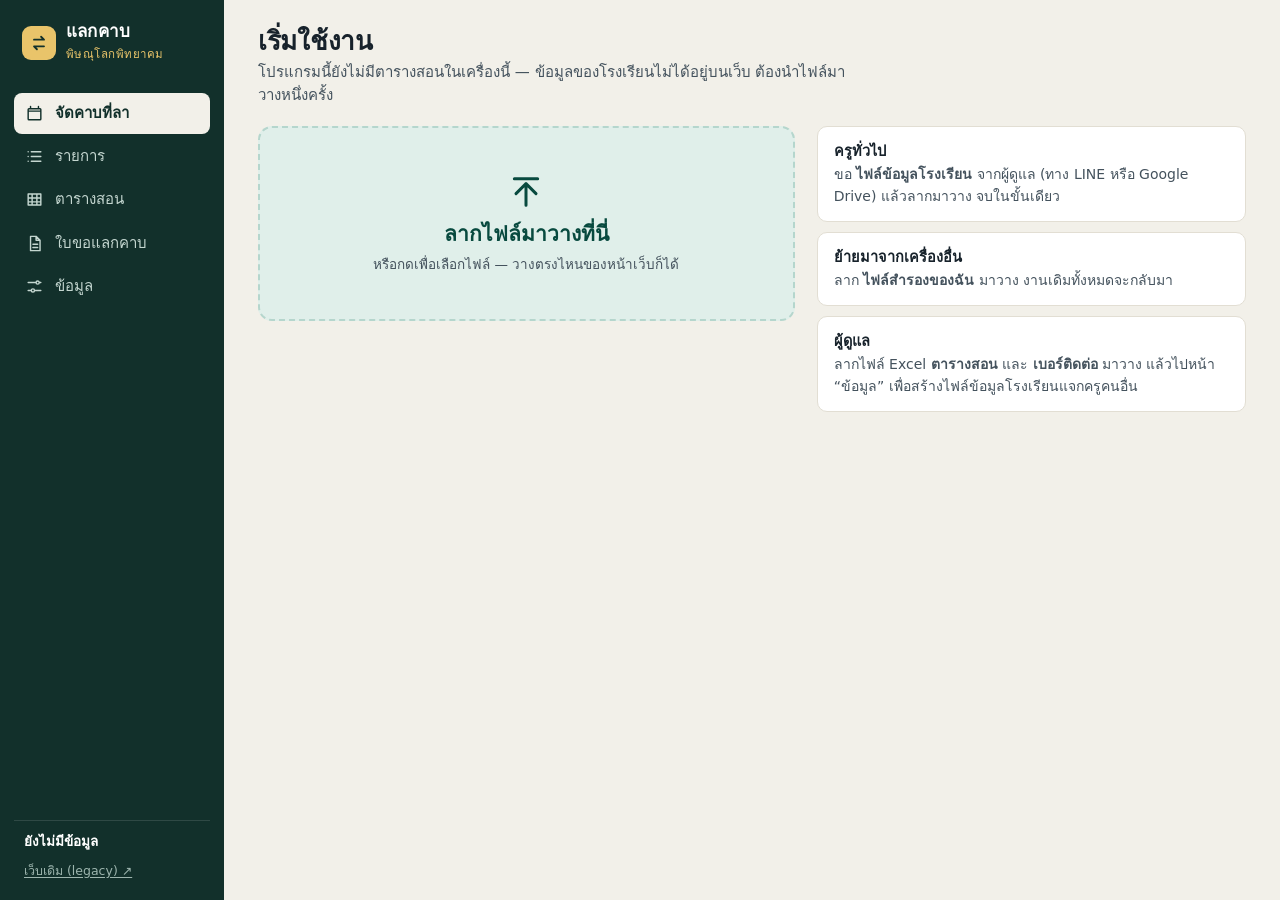
